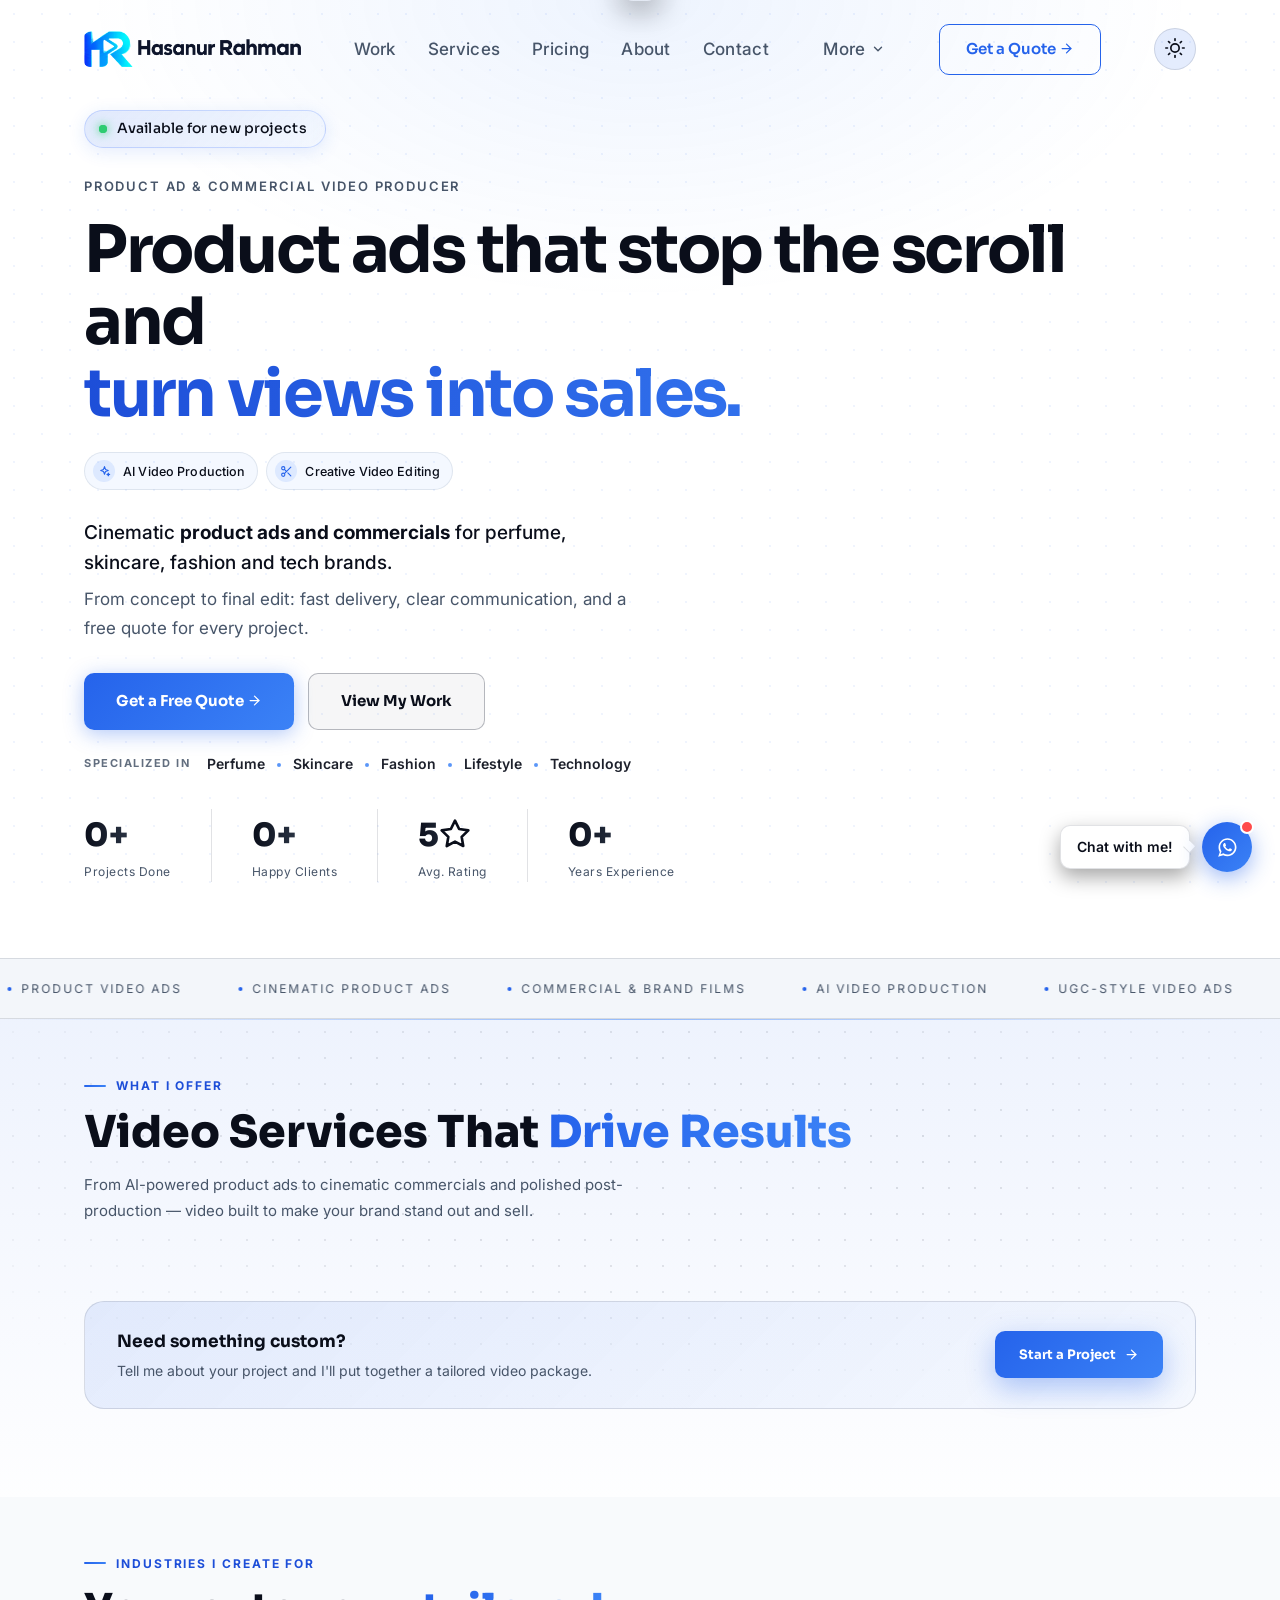
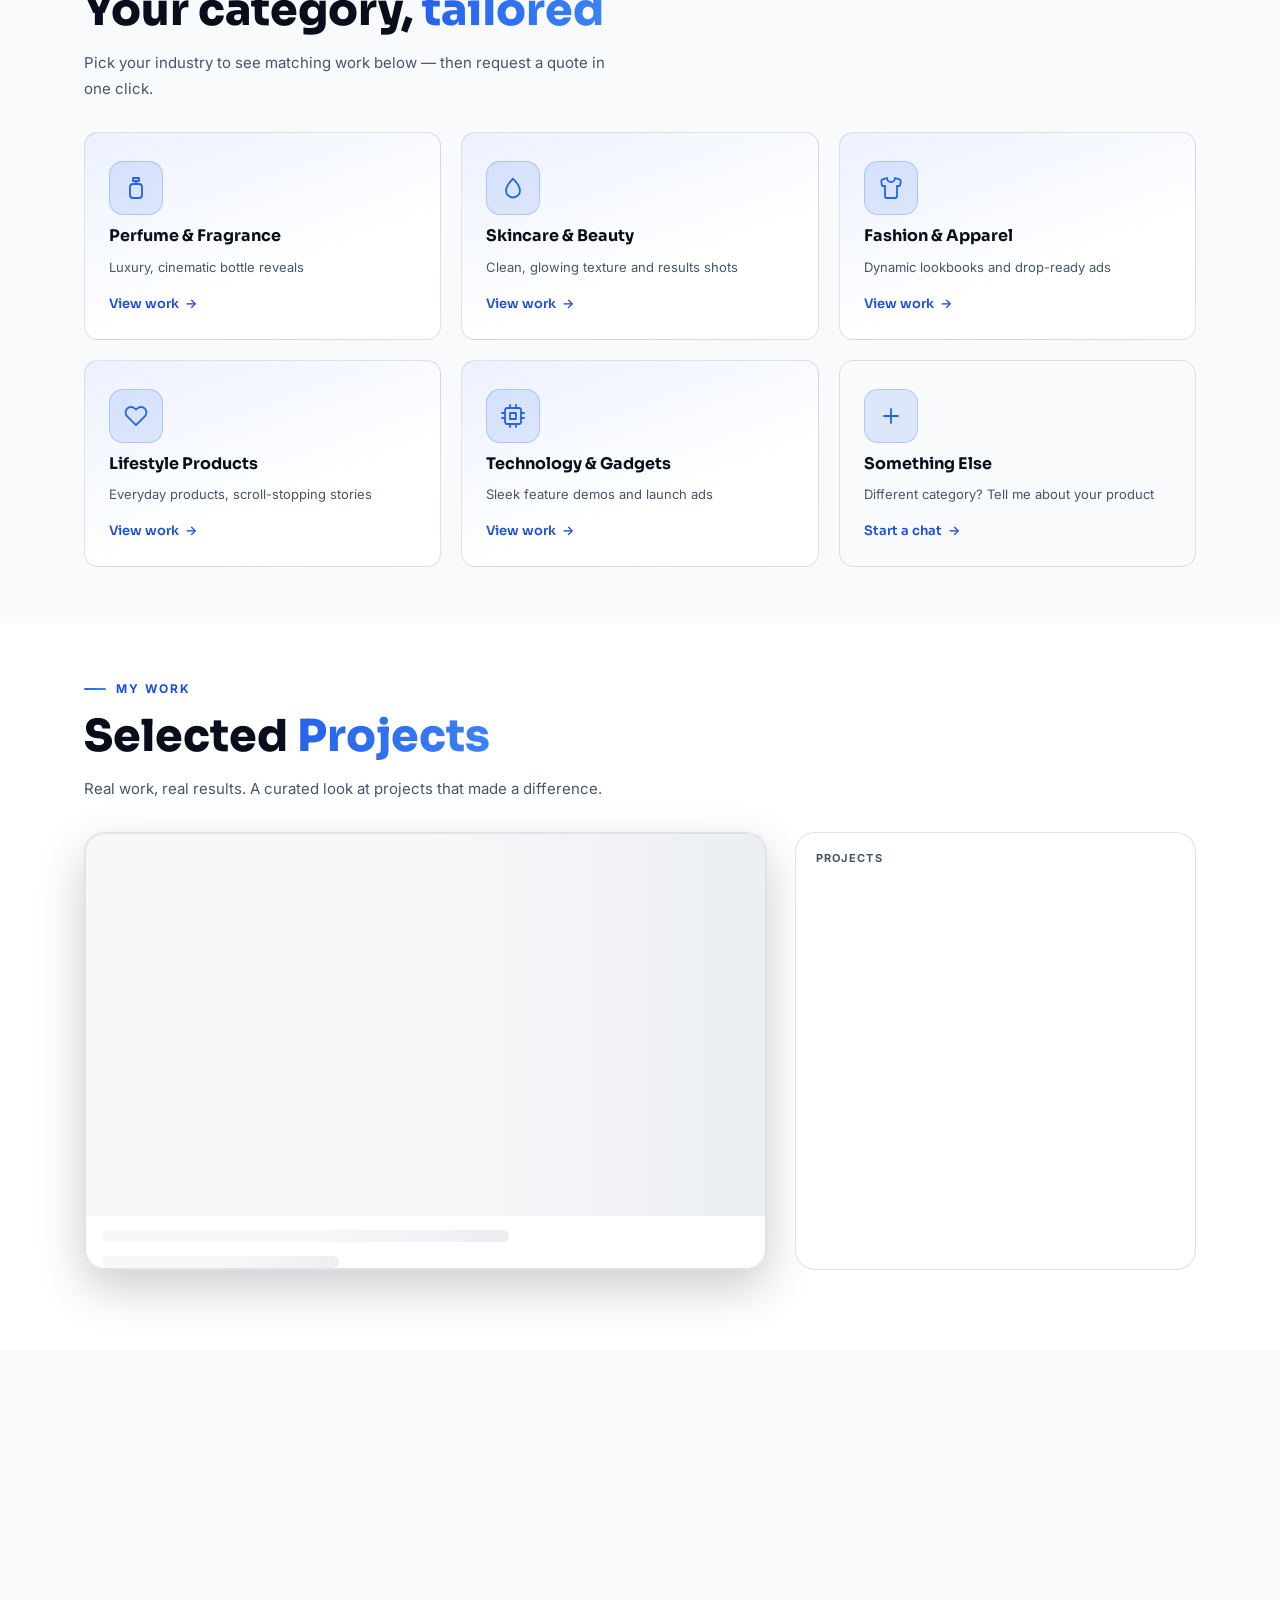
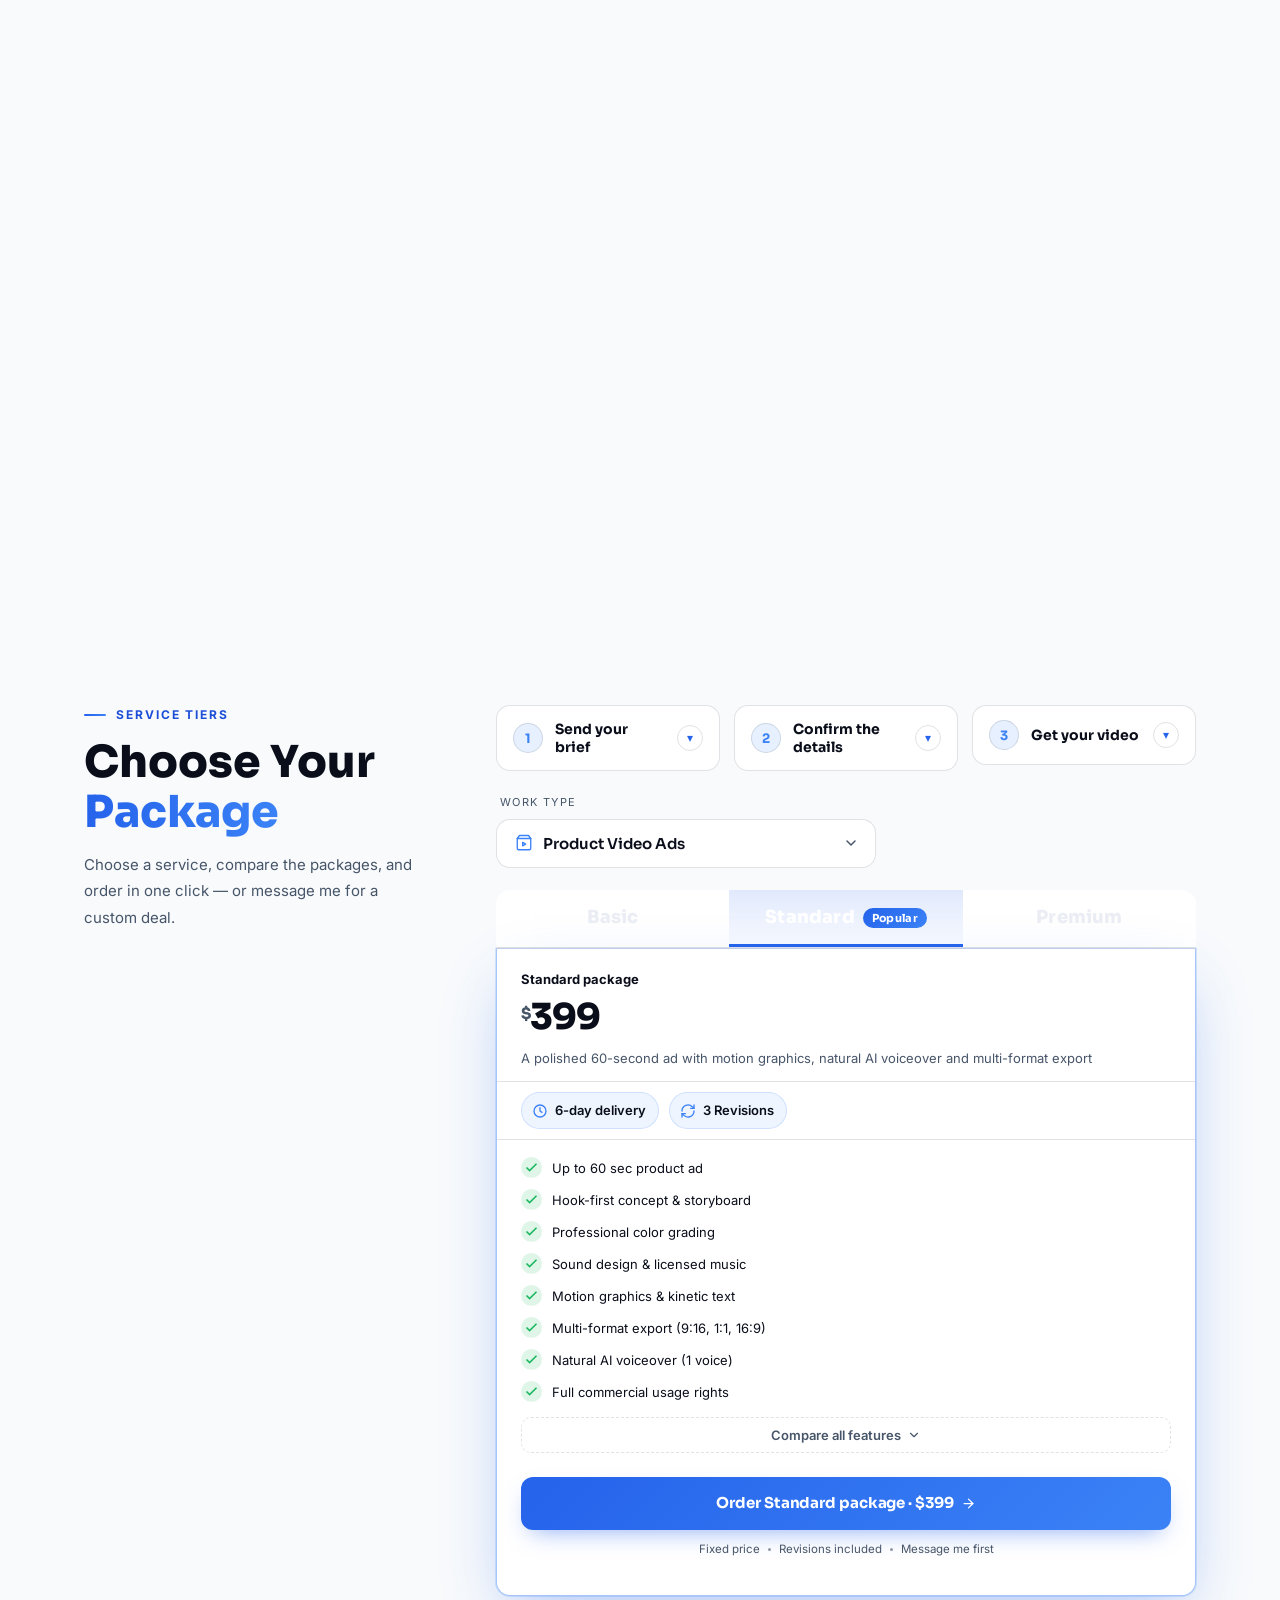
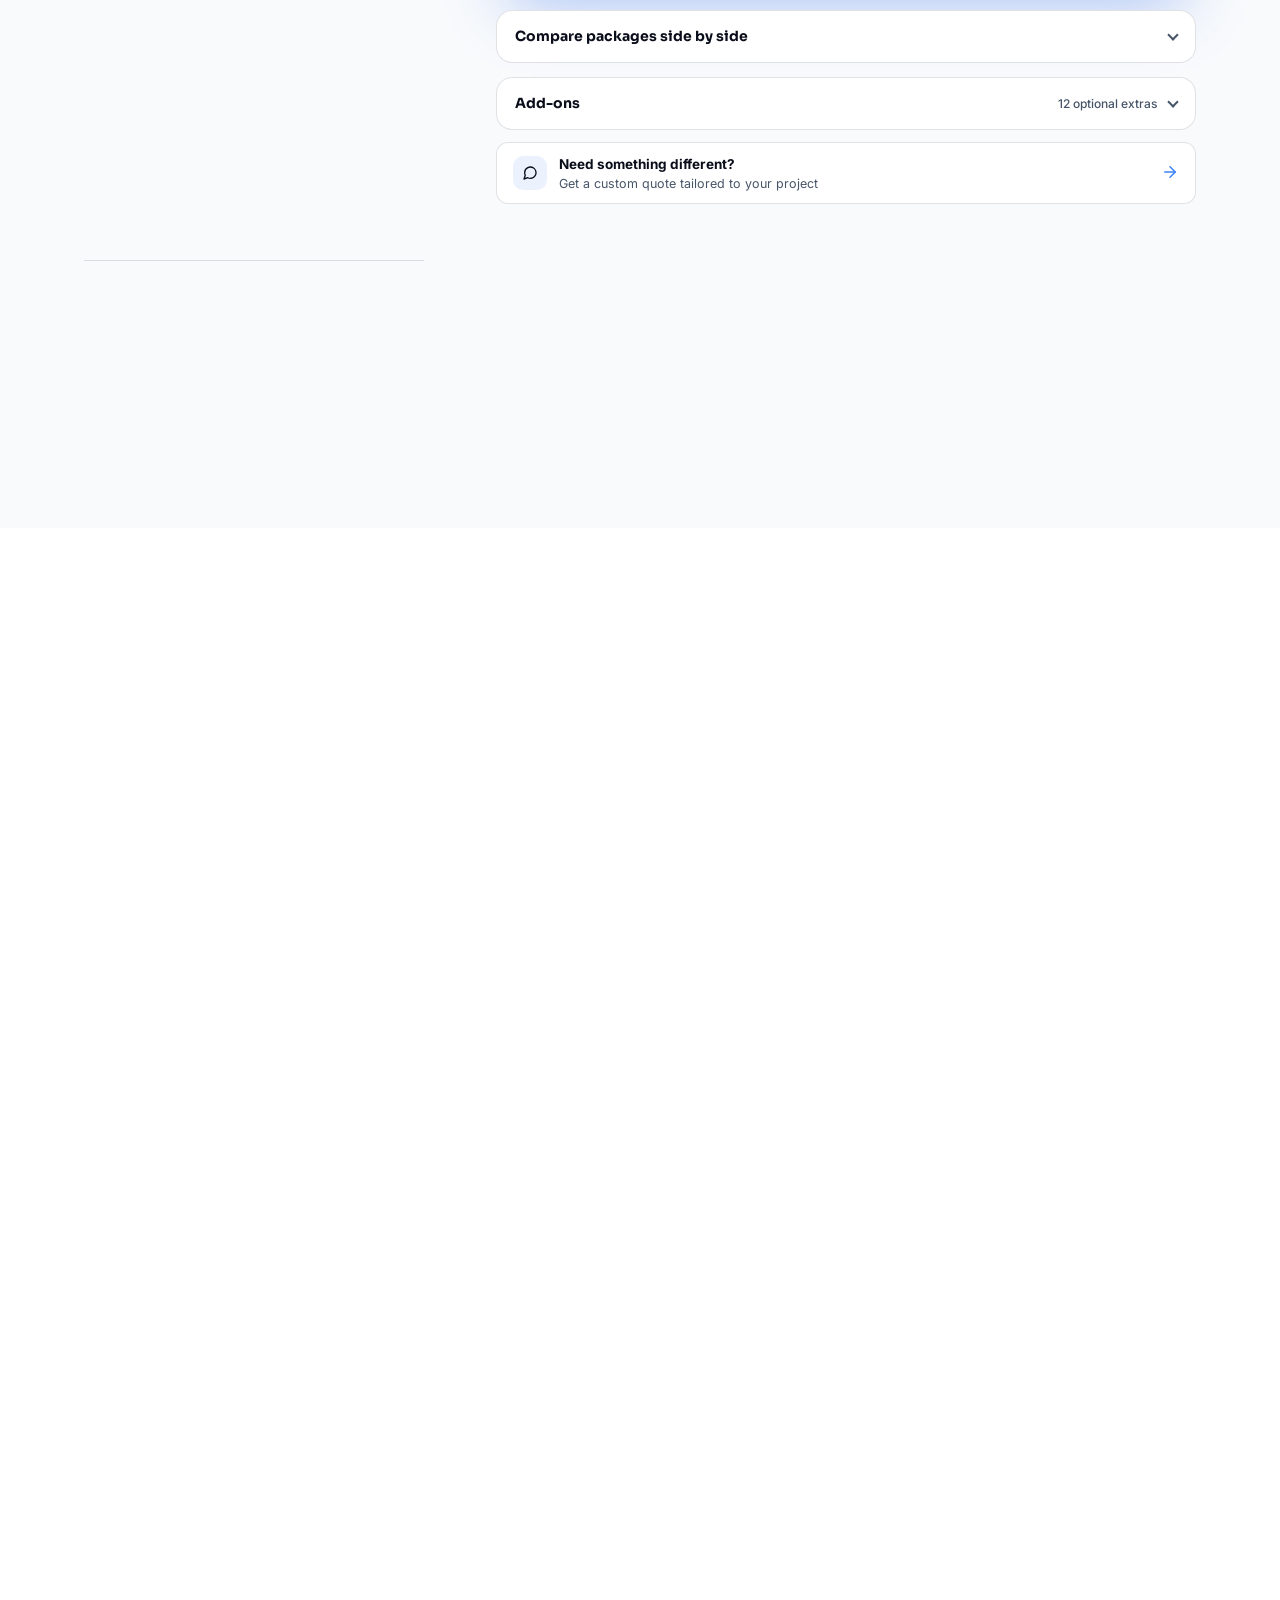
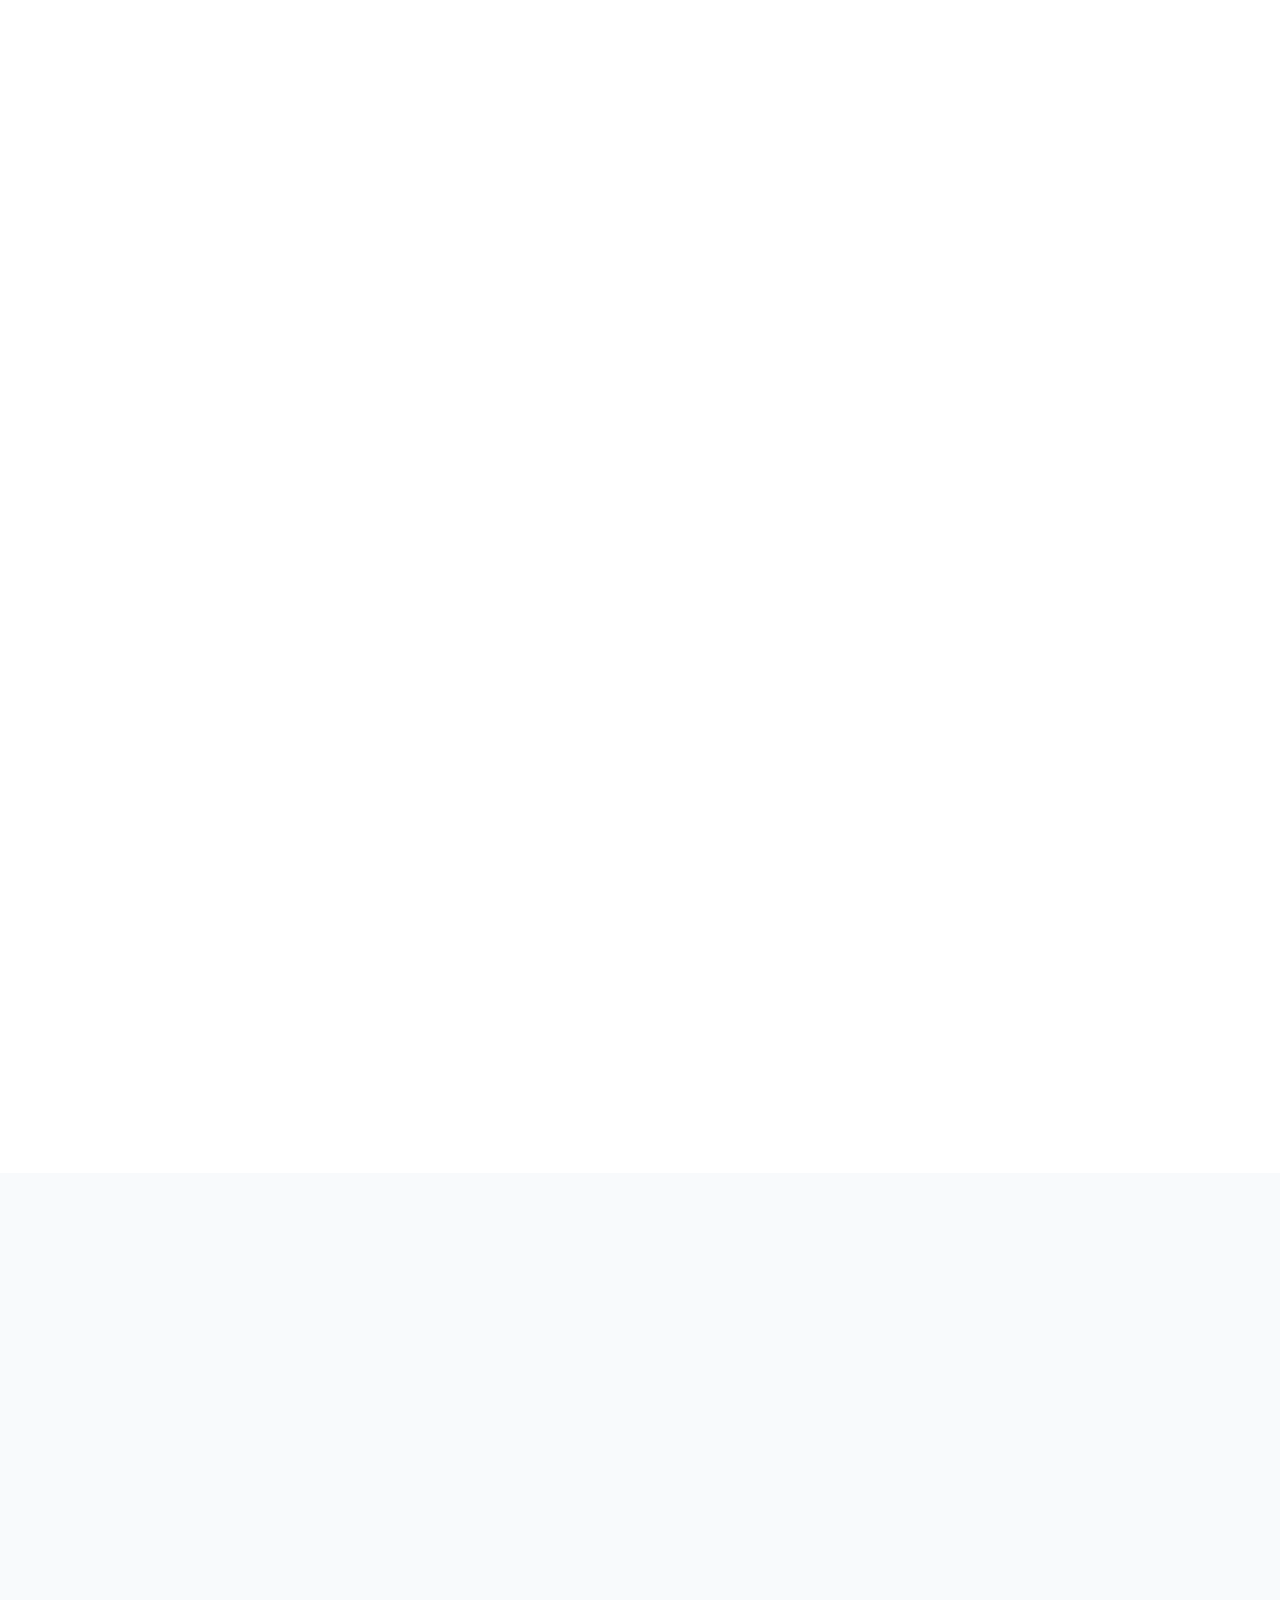
==== index.html @ 8b074d02 "Add files via upload" ====
<!DOCTYPE html>
<html lang="en">
<head>
<meta charset="UTF-8">
<meta name="viewport" content="width=device-width, initial-scale=1.0, viewport-fit=cover">
<title>Hasanur Rahman | Product Ad & Commercial Video Producer</title>
<meta name="description" content="Hasanur Rahman (vapxhasan) — Product Ad &amp; Commercial Video Producer | Creative Video Editor. High-converting product ads, commercial videos and cinematic edits for brands worldwide.">
<meta name="keywords" content="product ad video, commercial video producer, product video, video ads, creative video editor, video editing, vapxhasan, Hasanur Rahman">
<meta name="robots" content="index, follow">
<meta name="author" content="Hasanur Rahman">
<link rel="canonical" href="https://vapxhasan.github.io/">
<link rel="icon" type="image/png" href="favicon.png">

<!-- Open Graph -->
<meta property="og:type" content="website">
<meta property="og:url" content="https://vapxhasan.github.io/">
<meta property="og:site_name" content="Hasanur Rahman | vapxhasan">
<meta property="og:title" content="Hasanur Rahman | Product Ad &amp; Commercial Video Producer">
<meta property="og:description" content="High-converting product ads, commercial videos &amp; creative video editing for brands.">
<meta property="og:image" content="https://vapxhasan.github.io/og-image.jpg">
<meta property="og:image:type" content="image/jpeg">
<meta property="og:image:width" content="1200">
<meta property="og:image:height" content="630">
<meta property="og:image:alt" content="Hasanur Rahman — Product Ad &amp; Commercial Video Producer | Creative Video Editor">
<meta property="og:locale" content="en_US">

<!-- Twitter Card -->
<meta name="twitter:card" content="summary_large_image">
<meta name="twitter:title" content="Hasanur Rahman | Product Ad &amp; Commercial Video Producer">
<meta name="twitter:description" content="High-converting product ads, commercial videos &amp; creative video editing for brands.">
<meta name="twitter:image" content="https://vapxhasan.github.io/og-image.jpg">
<meta name="twitter:image:alt" content="Hasanur Rahman — Product Ad &amp; Commercial Video Producer | Creative Video Editor">
<meta name="theme-color" content="#0B1120">
<script src="loader.js"></script>
<script src="net-status.js" defer></script>

<!-- Structured Data (JSON-LD) -->
<script type="application/ld+json">
{
  "@context": "https://schema.org",
  "@graph": [
    {
      "@type": "WebSite",
      "@id": "https://vapxhasan.github.io/#website",
      "url": "https://vapxhasan.github.io/",
      "name": "Hasanur Rahman | Product Ad & Commercial Video Producer",
      "inLanguage": "en",
      "publisher": {
        "@id": "https://vapxhasan.github.io/#person"
      }
    },
    {
      "@type": "Person",
      "@id": "https://vapxhasan.github.io/#person",
      "name": "Hasanur Rahman",
      "alternateName": "vapxhasan",
      "jobTitle": "Product Ad & Commercial Video Producer",
      "url": "https://vapxhasan.github.io/",
      "email": "vapxhasan@gmail.com",
      "image": "https://vapxhasan.github.io/og-image.jpg",
      "sameAs": [
        "https://fiverr.com/vapxhasan",
        "https://www.upwork.com/freelancers/~0117eaa6462f5ba09c",
        "https://facebook.com/vapxhasan",
        "https://instagram.com/vapxhasan",
        "https://twitter.com/vapxhasan",
        "https://linkedin.com/in/vapxhasan",
        "https://youtube.com/@vapxhasan"
      ],
      "knowsAbout": [
        "Product ad videos",
        "Commercial video production",
        "AI video production",
        "Creative video editing",
        "Short-form video ads",
        "Video sound design and voiceover",
        "AI-powered video production"
      ]
    },
    {
      "@type": "ProfessionalService",
      "@id": "https://vapxhasan.github.io/#service",
      "name": "VAPX — Product Ad & Commercial Video Production",
      "url": "https://vapxhasan.github.io/",
      "image": "https://vapxhasan.github.io/og-image.jpg",
      "description": "Product ad and commercial video production plus creative video editing for brands worldwide.",
      "founder": {
        "@id": "https://vapxhasan.github.io/#person"
      },
      "areaServed": "Worldwide",
      "priceRange": "$$",
      "serviceType": [
        "Product video ads",
        "Cinematic product ads",
        "UGC-style video ads",
        "Commercial and brand films",
        "AI video production",
        "Motion graphics and video editing"
      ],
      "hasOfferCatalog": {
        "@type": "OfferCatalog",
        "name": "Video production services",
        "itemListElement": [
          {
            "@type": "Offer",
            "itemOffered": {
              "@type": "Service",
              "name": "Product Video Ads",
              "description": "Conversion-focused product ads for Reels, TikTok, Facebook and YouTube Shorts."
            }
          },
          {
            "@type": "Offer",
            "itemOffered": {
              "@type": "Service",
              "name": "Cinematic Product Ads",
              "description": "Premium cinematic product visuals with high-end lighting, camera movement and grading."
            }
          },
          {
            "@type": "Offer",
            "itemOffered": {
              "@type": "Service",
              "name": "UGC-Style Video Ads",
              "description": "Creator-style ads: product reviews, presenter videos, problem–solution and demo videos."
            }
          },
          {
            "@type": "Offer",
            "itemOffered": {
              "@type": "Service",
              "name": "Commercial & Brand Films",
              "description": "Brand commercials, business promos and brand storytelling films."
            }
          },
          {
            "@type": "Offer",
            "itemOffered": {
              "@type": "Service",
              "name": "AI Video Production",
              "description": "AI-generated scenes, product videos, presenters and lifestyle visuals."
            }
          },
          {
            "@type": "Offer",
            "itemOffered": {
              "@type": "Service",
              "name": "Motion Graphics & Video Editing",
              "description": "Professional editing, motion graphics, color grading and sound design."
            }
          }
        ]
      }
    }
  ]
}
</script>

<link rel="preconnect" href="https://fonts.googleapis.com">
<link rel="preconnect" href="https://fonts.gstatic.com" crossorigin>
<link rel="preconnect" href="https://www.gstatic.com">
<link rel="preconnect" href="https://cdn.jsdelivr.net">
<link rel="preconnect" href="https://www.youtube-nocookie.com">
<link rel="preconnect" href="https://i.ytimg.com">
<link rel="preload" as="style" href="https://fonts.googleapis.com/css2?family=Inter:wght@400;500;600;700;800&amp;family=Sora:wght@500;600;700;800&amp;display=swap" onload="this.onload=null;this.rel='stylesheet'">
<noscript><link href="https://fonts.googleapis.com/css2?family=Inter:wght@400;500;600;700;800&amp;family=Sora:wght@500;600;700;800&amp;display=swap" rel="stylesheet"></noscript>
<script type="module">
  import { initializeApp } from "https://www.gstatic.com/firebasejs/10.12.2/firebase-app.js";
  import { getDatabase, ref, get, set, remove } from "https://www.gstatic.com/firebasejs/10.12.2/firebase-database.js";

  const firebaseConfig = {
    apiKey: "AIzaSyDb5Q289UUYHkXSa4wYP74hisA5g9vzH8A",
    authDomain: "vapxhasan-fb806.firebaseapp.com",
    databaseURL: "https://vapxhasan-fb806-default-rtdb.firebaseio.com/",
    projectId: "vapxhasan-fb806",
    storageBucket: "vapxhasan-fb806.firebasestorage.app",
    messagingSenderId: "174861521382",
    appId: "1:174861521382:web:698270169877af5b8f4627"
  };

  const fbApp  = initializeApp(firebaseConfig);
  const fbDb   = getDatabase(fbApp);
  // Firebase Auth is ~100 KB of JS that normal visitors never need. It is loaded on demand
  // (admin login page, or a returning admin session in this tab) instead of on every page view.
  let _authPromise = null;
  window._ensureAuth = function () {
    if (!_authPromise) _authPromise = import("https://www.gstatic.com/firebasejs/10.12.2/firebase-auth.js").then(function (m) {
      const fbAuth = m.getAuth(fbApp);
      m.setPersistence(fbAuth, m.browserSessionPersistence); // tab বন্ধ হলেই session শেষ — অন্য কেউ URL জানলেও admin থাকবে না
      window._fbAuth = { auth: fbAuth, signIn: m.signInWithEmailAndPassword, signUp: m.createUserWithEmailAndPassword, updateProfile: m.updateProfile, signOut: m.signOut, onAuthStateChanged: m.onAuthStateChanged, setPersistence: m.setPersistence, browserSessionPersistence: m.browserSessionPersistence, browserLocalPersistence: m.browserLocalPersistence, sendPasswordResetEmail: m.sendPasswordResetEmail, deleteUser: m.deleteUser, reauthenticateWithCredential: m.reauthenticateWithCredential, EmailAuthProvider: m.EmailAuthProvider };
      return window._fbAuth;
    });
    return _authPromise;
  };

  // expose to the regular (non-module) script below
  window._fb = { ref, get, set, remove, db: fbDb };
  window._fbReady = true;
  window.dispatchEvent(new Event('firebase-ready'));
</script>
<style>
/* ===== RESET & BASE ===== */
*, *::before, *::after { box-sizing: border-box; margin: 0; padding: 0; }
:root {
  --bg: #0F172A;
  --bg2: #111827;
  --card: #1E293B;
  --card2: #243247;
  --border: rgba(255,255,255,0.06);
  --border2: rgba(59,130,246,0.16);
  --indigo: #2563EB;
  --cyan: #3B82F6;
  --violet: #3B82F6;
  --white: #F8FAFC;
  --muted: #94A3B8;
  --glow-i: 0 0 20px rgba(37,99,235,0.22);
  --glow-c: 0 0 20px rgba(59,130,246,0.2);
  --font-display: 'Sora', 'Inter', sans-serif;
  --font-body: 'Inter', sans-serif;
  --font-mono: 'Inter', sans-serif;
  --btn-outline-border: rgba(255,255,255,0.28);
  --btn-outline-fill: rgba(255,255,255,0.045);
  --btn-ghost-border: rgba(255,255,255,0.2);
  --btn-ghost-fill: rgba(255,255,255,0.06);
  --marquee-bg: rgba(13,17,32,0.6);
}
html {
  scroll-behavior: smooth;
  -webkit-text-size-adjust: 100%;
  -moz-text-size-adjust: 100%;
  text-size-adjust: 100%;
}
body {
  background: var(--bg);
  color: var(--white);
  font-family: var(--font-body);
  font-size: 16px;
  line-height: 1.65;
  overflow-x: hidden;
}
::selection { background: rgba(37,99,235,0.35); color: #fff; }
a { color: inherit; text-decoration: none; }
img { max-width: 100%; display: block; }

/* ===== SCROLLBAR ===== */
::-webkit-scrollbar { width: 5px; }
::-webkit-scrollbar-track { background: var(--bg); }
::-webkit-scrollbar-thumb { background: var(--indigo); border-radius: 10px; }

/* ===== UTILITY ===== */
.container { max-width: 1160px; margin: 0 auto; padding: 0 24px; }
.section { padding: 76px 0; }
.section-label {
  font-family: var(--font-mono);
  font-size: 12px;
  letter-spacing: 3px;
  color: var(--cyan);
  text-transform: uppercase;
  margin-bottom: 12px;
  display: flex;
  align-items: center;
  gap: 10px;
}
.section-label::before { content: '//'; color: var(--indigo); }
.section-title {
  font-family: var(--font-display);
  font-size: clamp(28px, 4vw, 44px);
  font-weight: 800;
  line-height: 1.15;
  margin-bottom: 16px;
  color: var(--white);
}
.section-title span { background: linear-gradient(90deg, var(--indigo), var(--cyan)); -webkit-background-clip: text; -webkit-text-fill-color: transparent; background-clip: text; }
.section-sub { color: var(--muted); max-width: 540px; font-size: 15px; }

/* ===== NOISE / DOT TEXTURE ===== */
body::before {
  content: '';
  position: fixed;
  inset: 0;
  background-image: radial-gradient(rgba(148,163,184,0.05) 1px, transparent 1px);
  background-size: 28px 28px;
  pointer-events: none;
  z-index: 0;
}

/* ===== NAV ===== */
nav {
  position: fixed;
  top: 0; left: 0; right: 0;
  z-index: 1000;
  padding: 24px 0;
  transition: all .4s ease, top .3s ease;
}
nav.scrolled {
  background: rgba(8,11,20,0.94);
  border-bottom: 1px solid var(--border);
  padding: 15px 0;
}
nav .container { max-width: 1300px; }
.nav-inner { display: flex; align-items: center; justify-content: space-between; gap: 22px; }
.nav-logo {
  font-family: var(--font-display);
  font-size: 28px;
  font-weight: 800;
  background: linear-gradient(90deg, var(--indigo), var(--cyan));
  -webkit-background-clip: text;
  -webkit-text-fill-color: transparent;
  background-clip: text;
  flex-shrink: 0;
  white-space: nowrap;
}
.nav-logo span { font-family: var(--font-mono); font-size: 15px; opacity: .5; }
.nav-links {
  display: flex;
  gap: 32px;
  list-style: none;
  flex-shrink: 1;
  min-width: 0;
  overflow-x: auto;
  scrollbar-width: none;
  -ms-overflow-style: none;
  white-space: nowrap;
}
.nav-links::-webkit-scrollbar { display: none; }
.nav-links li { flex-shrink: 0; }
.nav-links a {
  font-size: 17px;
  font-weight: 500;
  color: var(--muted);
  letter-spacing: .3px;
  transition: color .2s;
  position: relative;
}
.nav-links a::after {
  content: '';
  position: absolute;
  bottom: -3px; left: 0; right: 0;
  height: 1px;
  background: var(--indigo);
  transform: scaleX(0);
  transition: transform .2s;
}
.nav-links a:hover { color: var(--white); }
.nav-links a:hover::after { transform: scaleX(1); }
.nav-cta {
  font-size: 15px;
  font-weight: 600;
  padding: 12px 26px;
  border-radius: 10px;
  border: 1px solid var(--indigo);
  color: var(--indigo);
  transition: all .2s;
  font-family: var(--font-display);
  flex-shrink: 0;
  white-space: nowrap;
}
.nav-cta:hover { background: var(--indigo); color: #fff; box-shadow: var(--glow-i); }
.hamburger { display: none; flex-direction: column; gap: 5px; cursor: pointer; background: none; border: none; padding: 4px; }
.hamburger:focus-visible { outline: 2px solid var(--indigo); outline-offset: 3px; border-radius: 6px; }
.hamburger span { display: block; width: 24px; height: 2px; background: var(--white); border-radius: 2px; transition: all .3s; }

/* MORE dropdown (nav) */
.nav-more-wrap { position: relative; display: block; flex-shrink: 0; }
.nav-more-btn {
  display: flex;
  align-items: center;
  gap: 5px;
  background: none;
  border: none;
  cursor: pointer;
  font-size: 17px;
  font-weight: 500;
  color: var(--muted);
  letter-spacing: .3px;
  font-family: var(--font-body);
  padding: 6px 2px;
  transition: color .2s;
}
.nav-more-btn:hover, .nav-more-wrap.open .nav-more-btn { color: var(--white); }
.nav-more-arrow { font-size: 15px; transition: transform .2s; display: inline-block; }
.nav-more-wrap.open .nav-more-arrow { transform: rotate(180deg); }
.nav-more-dropdown {
  display: none;
  position: absolute;
  top: calc(100% + 14px);
  left: 50%;
  transform: translateX(-50%);
  background: var(--card);
  border: 1px solid var(--border);
  border-radius: 14px;
  padding: 10px;
  min-width: 225px;
  max-height: min(70vh, 480px);
  overflow-y: auto;
  overscroll-behavior: contain;
  box-shadow: 0 12px 32px rgba(0,0,0,0.4);
  z-index: 1200;
  animation: dropIn .2s ease;
}
.nav-more-dropdown::-webkit-scrollbar { width: 5px; }
.nav-more-dropdown::-webkit-scrollbar-track { background: transparent; }
.nav-more-dropdown::-webkit-scrollbar-thumb { background: var(--indigo); border-radius: 10px; }
.nav-more-wrap.open .nav-more-dropdown { display: block; }
.nav-more-link {
  display: flex;
  align-items: center;
  gap: 10px;
  padding: 11px 14px;
  border-radius: 10px;
  font-size: 15px;
  font-weight: 500;
  color: var(--white);
  transition: background .15s;
}
.nav-more-link .icon-inline { flex-shrink: 0; color: var(--cyan); }
.nav-more-link:hover { background: rgba(37,99,235,0.12); }
.nav-more-resume-row { display: flex; align-items: center; gap: 4px; }
.nav-more-resume-row .nav-more-link { flex: 1; }
.nav-more-resume-edit {
  width: 30px; height: 30px;
  flex-shrink: 0;
  border-radius: 10px;
  background: rgba(59,130,246,0.1);
  border: 1px solid var(--border2);
  color: var(--cyan);
  font-size: 12px;
  cursor: pointer;
  display: none;
  align-items: center;
  justify-content: center;
  transition: all .2s;
}
.nav-more-resume-edit:hover { background: rgba(59,130,246,0.2); }

/* SETTINGS BTN in nav */
.nav-settings-wrap { position: relative; display: block; flex-shrink: 0; }
.nav-settings-btn {
  width: 42px; height: 42px;
  border-radius: 50%;
  background: rgba(37,99,235,0.12);
  border: 1px solid var(--border);
  color: var(--white);
  font-size: 20px;
  cursor: pointer;
  display: flex;
  align-items: center;
  justify-content: center;
  transition: all .2s;
  flex-shrink: 0;
}
.nav-settings-btn:hover { background: rgba(37,99,235,0.25); border-color: var(--indigo); }
@keyframes dropIn {
  from { opacity:0; transform: translateY(-6px); }
  to   { opacity:1; transform: translateY(0); }
}

/* MOBILE DRAWER BACKDROP */
.drawer-backdrop {
  display: none;
  position: fixed;
  top: 0; left: 0; right: 0; bottom: 0;
  z-index: 1001;
  background: rgba(0,0,0,0.6);
  backdrop-filter: blur(4px);
}
.drawer-backdrop.open { display: block; }

/* MOBILE DRAWER */
.mobile-menu {
  position: fixed;
  top: 0; right: 0; bottom: 0;
  width: 78vw;
  max-width: 300px;
  z-index: 1002;
  background: rgba(8,11,20,0.98);
  border-left: 1px solid var(--border);
  padding: 20px 20px 32px;
  display: flex;
  flex-direction: column;
  gap: 0;
  transform: translateX(105%);
  transition: transform .35s cubic-bezier(.4,0,.2,1);
  overflow-y: auto;
}
.mobile-menu.open { transform: translateX(0); }

.drawer-header {
  display: flex;
  align-items: center;
  justify-content: space-between;
  margin-bottom: 16px;
  padding-bottom: 16px;
  border-bottom: 1px solid var(--border);
}
.drawer-logo {
  font-family: var(--font-display);
  font-size: 17px;
  font-weight: 800;
  background: linear-gradient(90deg, var(--indigo), var(--cyan));
  -webkit-background-clip: text;
  -webkit-text-fill-color: transparent;
  background-clip: text;
}
.mobile-menu .close-btn {
  width: 34px; height: 34px;
  border-radius: 50%;
  background: rgba(37,99,235,0.12);
  border: 1px solid var(--border);
  color: var(--white);
  font-size: 16px;
  cursor: pointer;
  display: flex;
  align-items: center;
  justify-content: center;
  position: static;
  transition: all .2s;
  flex-shrink: 0;
}
.mobile-menu .close-btn:hover { background: rgba(37,99,235,0.25); }
.mobile-menu .mm-link {
  font-family: var(--font-display);
  font-size: 16px;
  font-weight: 600;
  color: var(--muted);
  padding: 13px 0;
  border-bottom: 1px solid rgba(255,255,255,0.05);
  transition: color .2s, padding-left .2s;
  display: flex;
  align-items: center;
  gap: 10px;
}
.mobile-menu > .mm-link:last-child { border-bottom: none; }
.mobile-menu .mm-link:hover { color: var(--white); padding-left: 6px; }
.drawer-hire-btn {
  margin-top: 28px;
  padding: 13px 20px;
  background: linear-gradient(135deg, var(--indigo), var(--violet));
  color: #fff !important;
  border-radius: 10px;
  text-align: center;
  font-weight: 700 !important;
  font-size: 14px !important;
  border-bottom: none !important;
  padding-left: 20px !important;
  box-shadow: var(--glow-i);
}

/* ===== HERO ===== */
#hero {
  min-height: 92vh;
  display: flex;
  align-items: center;
  position: relative;
  overflow: hidden;
  padding-top: 110px;
  padding-bottom: 40px;
}

.hero-content { position: relative; z-index: 2; max-width: 830px; margin: 0 auto; }
@media (prefers-reduced-motion: no-preference) {
  .hero-reveal {
    opacity: 0;
    transform: translateY(40px);
    filter: blur(8px);
    transition: opacity 1s cubic-bezier(0.16,1,0.3,1), transform 1s cubic-bezier(0.16,1,0.3,1), filter 1s cubic-bezier(0.16,1,0.3,1);
    will-change: opacity, transform, filter;
  }
  .hero-content.hero-in .hero-reveal { opacity: 1; transform: translateY(0); filter: blur(0); }
  .hero-reveal.hr-1 { transition-delay: 0ms; }
  .hero-reveal.hr-2 { transition-delay: 120ms; }
  .hero-reveal.hr-3 { transition-delay: 240ms; }
  .hero-reveal.hr-4 { transition-delay: 360ms; }
  .hero-reveal.hr-5 { transition-delay: 480ms; }
  .hero-reveal.hr-6 { transition-delay: 600ms; }
  .hero-reveal.hr-7 { transition-delay: 720ms; }
}
@media (max-width: 768px) {
  /* filter:blur() animation is expensive to composite on mobile GPUs and runs
     right during the critical first-load window — drop it there and keep
     only the cheap opacity/transform part of the entrance animation. */
  .hero-reveal { filter: none !important; transition: opacity .7s cubic-bezier(0.16,1,0.3,1), transform .7s cubic-bezier(0.16,1,0.3,1) !important; will-change: opacity, transform; }
  .hero-content.hero-in .hero-reveal { filter: none !important; }
}
.hero-badge {
  --dot: #2ECC71;
  display: inline-flex;
  align-items: center;
  gap: 10px;
  max-width: 100%;
  font-family: var(--font-display);
  font-size: 14px;
  font-weight: 500;
  line-height: 1.4;
  letter-spacing: .1px;
  color: var(--white);
  border: 1px solid rgba(99,140,255,0.28);
  background: linear-gradient(135deg, rgba(37,99,235,0.14), rgba(59,130,246,0.04));
  -webkit-backdrop-filter: blur(10px); backdrop-filter: blur(10px);
  padding: 8px 18px 8px 14px;
  border-radius: 999px;
  margin-bottom: 28px;
  cursor: pointer;
  text-decoration: none;
  box-shadow: 0 4px 18px rgba(37,99,235,0.12), inset 0 1px 0 rgba(255,255,255,0.06);
  transition: transform .3s cubic-bezier(0.16,1,0.3,1), border-color .3s ease, background .3s ease, box-shadow .3s ease;
}
.hero-badge:hover {
  transform: translateY(-2px);
  border-color: rgba(99,140,255,0.6);
  background: linear-gradient(135deg, rgba(37,99,235,0.22), rgba(59,130,246,0.08));
  box-shadow: 0 8px 26px rgba(37,99,235,0.24), inset 0 1px 0 rgba(255,255,255,0.08);
}
.hero-badge-dot {
  position: relative;
  flex: 0 0 auto;
  width: 8px; height: 8px;
  border-radius: 50%;
  background: var(--dot);
  box-shadow: 0 0 10px var(--dot);
}
.hero-badge-dot::after {            /* live "ping" ring */
  content: ''; position: absolute; inset: 0; border-radius: 50%;
  background: var(--dot);
  animation: badgePing 2s cubic-bezier(0,0,.2,1) infinite;
}
.hero-badge-dot.status-yellow { --dot: #F5A623; }
.hero-badge-dot.status-red { --dot: #FF5C5C; }
@keyframes badgePing { 0% { transform: scale(1); opacity: .65; } 75%,100% { transform: scale(2.8); opacity: 0; } }
@keyframes pulse { 0%,100% { opacity:1; } 50% { opacity:.3; } }
.hero-badge-dot-pop { animation: badgeDotPop .5s ease; }
@keyframes badgeDotPop {
  0% { transform: scale(1); }
  35% { transform: scale(1.9); }
  100% { transform: scale(1); }
}
.hero-badge #openAvailabilityModal { flex: 0 0 auto; }
@media (max-width: 480px) {
  .hero-badge { font-size: 13px; gap: 8px; padding: 7px 14px 7px 12px; }
}
@media (prefers-reduced-motion: reduce) { .hero-badge-dot::after { animation: none; opacity: 0; } }
#heroBadgeText { display: block; min-width: 0; white-space: nowrap; overflow: hidden; text-overflow: ellipsis; transition: opacity .22s ease, transform .22s ease, filter .22s ease; }
#heroBadgeText.avail-text-out { opacity: 0; transform: translateY(-4px); filter: blur(2px); }
#heroBadgeText.avail-text-in { opacity: 1; transform: translateY(0); filter: blur(0); }
.hero-h1 {
  font-family: var(--font-display);
  font-size: clamp(32px, 5.4vw, 72px);
  font-weight: 800;
  line-height: 1.15;
  letter-spacing: -1.5px;
  margin-bottom: 20px;
  position: relative;
  z-index: 1;
}
.hero-h1 .line1 { display: block; color: var(--white); }
@media (min-width: 600px) {
  .hero-h1 .line1 { white-space: nowrap; }
}
.hero-h1 .line2 {
  display: block;
  font-size: clamp(26px, 4.2vw, 56px);
  font-weight: 700;
  margin-top: 10px;
  background: linear-gradient(95deg, #3B82F6 0%, #3B82F6 50%, #3B82F6 100%);
  -webkit-background-clip: text;
  -webkit-text-fill-color: transparent;
  background-clip: text;
  background-size: 200% auto;
  animation: shimmer 10s linear infinite;
}
@keyframes shimmer { 0% { background-position: 0% center; } 100% { background-position: 200% center; } }
.hero-roles {
  font-family: var(--font-body, inherit);
  margin-bottom: 28px;
  display: grid;
  grid-template-columns: repeat(2, minmax(0, 1fr));
  gap: 10px;
  max-width: 720px;
}
@media (min-width: 900px) { .hero-roles { grid-template-columns: repeat(4, auto); justify-content: start; gap: 12px; } }
.hero-role-tag {
  display: flex;
  align-items: center;
  gap: 10px;
  padding: 11px 14px;
  border: 1px solid var(--border);
  border-radius: 10px;
  background: linear-gradient(135deg, rgba(37,99,235,0.10), rgba(37,99,235,0.05));
  color: var(--white);
  font-size: 13px;
  font-weight: 500;
  line-height: 1.25;
  cursor: default;
  transition: transform .3s cubic-bezier(0.16,1,0.3,1), border-color .3s ease, box-shadow .3s ease, background .3s ease;
}
.hero-role-tag .rt-ic {
  flex: 0 0 auto;
  width: 30px; height: 30px;
  display: grid; place-items: center;
  border-radius: 8px;
  background: rgba(79,140,255,0.14);
  color: var(--indigo);
}
.hero-role-tag .rt-ic svg { width: 16px; height: 16px; }
.hero-role-tag:hover {
  transform: translateY(-3px);
  border-color: rgba(79,140,255,0.55);
  background: linear-gradient(135deg, rgba(37,99,235,0.18), rgba(37,99,235,0.10));
  box-shadow: 0 8px 22px rgba(79,140,255,0.22);
}
@media (max-width: 380px) { .hero-role-tag { padding: 10px; gap: 8px; font-size: 12px; } .hero-role-tag .rt-ic { width: 26px; height: 26px; } }
.hero-sub {
  font-size: 17px;
  color: var(--muted);
  max-width: 680px;
  margin-bottom: 40px;
  line-height: 1.75;
}
.hero-sub strong { color: var(--white); font-weight: 500; }
.hero-btns { display: flex; flex-wrap: wrap; gap: 14px; margin-bottom: 60px; }
.btn-primary {
  display: inline-flex;
  align-items: center;
  gap: 8px;
  padding: 14px 30px;
  border-radius: 10px;
  font-family: var(--font-display);
  font-weight: 700;
  font-size: 14px;
  background: linear-gradient(135deg, var(--indigo), var(--violet));
  color: #fff;
  border: none;
  cursor: pointer;
  transition: transform .4s cubic-bezier(0.16,1,0.3,1), box-shadow .4s cubic-bezier(0.16,1,0.3,1);
  box-shadow: 0 4px 20px rgba(37,99,235,0.35);
  position: relative;
  overflow: hidden;
  text-decoration: none;
}
.btn-primary::before {
  content: '';
  position: absolute;
  inset: 0;
  background: linear-gradient(135deg, var(--cyan), var(--indigo));
  opacity: 0;
  transition: opacity .4s cubic-bezier(0.16,1,0.3,1);
}
.btn-primary:hover::before { opacity: 1; }
.btn-primary:hover { transform: translateY(-2px); box-shadow: 0 8px 32px rgba(37,99,235,0.5); }
.btn-primary span { position: relative; z-index: 1; }
.btn-primary .icon-inline { transition: transform .4s cubic-bezier(0.16,1,0.3,1); }
.btn-primary:hover .icon-inline { transform: translateX(5px); }
.btn-outline {
  display: inline-flex;
  align-items: center;
  gap: 8px;
  padding: 14px 30px;
  border-radius: 10px;
  font-family: var(--font-display);
  font-weight: 700;
  font-size: 14px;
  background: var(--btn-outline-fill);
  color: var(--white);
  border: 1.5px solid var(--btn-outline-border);
  cursor: pointer;
  transition: all .25s;
  text-decoration: none;
}
.btn-outline:hover { border-color: var(--cyan); color: var(--cyan); box-shadow: var(--glow-c); transform: translateY(-2px); }

.hero-stats { display: flex; gap: 40px; flex-wrap: wrap; }
.hero-stat-num {
  font-family: var(--font-display);
  font-size: 32px;
  font-weight: 800;
  background: linear-gradient(90deg, var(--white), var(--muted));
  -webkit-background-clip: text;
  -webkit-text-fill-color: transparent;
  background-clip: text;
}
.hero-stat-label { font-size: 12px; color: var(--muted); letter-spacing: .5px; }
.hero-stat-divider { width: 1px; background: var(--border); align-self: stretch; }

/* Floating icons */

/* ===== MARQUEE ===== */
.marquee-wrap {
  padding: 20px 0;
  background: var(--marquee-bg);
  border-top: 1px solid var(--border);
  border-bottom: 1px solid var(--border);
  overflow: hidden;
  position: relative;
  z-index: 1;
}
.marquee-track {
  display: flex;
  gap: 0;
  width: max-content;
  will-change: transform;
}
.marquee-item {
  display: inline-flex;
  align-items: center;
  gap: 10px;
  padding: 0 28px;
  font-family: var(--font-mono);
  font-size: 12px;
  color: var(--muted);
  letter-spacing: 2px;
  white-space: nowrap;
  text-transform: uppercase;
  flex-shrink: 0;
}
.marquee-dot { width: 4px; height: 4px; border-radius: 50%; background: var(--indigo); flex-shrink: 0; }

/* ===== ABOUT ===== */
#about { background: var(--bg2); }
.about-grid { display: grid; grid-template-columns: 1fr 1fr; gap: 80px; align-items: center; }
.about-visual {
  position: relative;
}
.about-avatar-wrap {
  position: relative;
  width: 100%;
  display: flex;
  flex-direction: column;
  align-items: center;
  gap: 24px;
}

/* ── Dual image row ── */
.about-images-row {
  display: flex;
  gap: 20px;
  align-items: center;
  justify-content: center;
  flex-wrap: wrap;
}

/* At Work photo slot */
.about-avatar-ring {
  width: 200px; height: 200px;
  border-radius: 20px;
  position: relative;
  display: flex; align-items: center; justify-content: center;
  flex-shrink: 0;
  filter: drop-shadow(0 8px 28px rgba(37,99,235,0.22));
  transition: filter .3s ease;
}
.about-avatar-ring:hover { filter: drop-shadow(0 10px 36px rgba(59,130,246,0.28)); }
.about-avatar-ring::before {
  content: '';
  position: absolute;
  inset: -2px;
  border-radius: 20px;
  background: conic-gradient(var(--indigo), var(--cyan), var(--violet), var(--indigo));
  z-index: 0;
}
.about-avatar-ring::after {
  content: '';
  position: absolute;
  inset: -1px;
  border-radius: 20px;
  background: var(--bg2);
  z-index: 1;
}

.about-avatar-inner {
  position: relative;
  z-index: 2;
  width: 192px; height: 192px;
  border-radius: 14px;
  background: linear-gradient(135deg, var(--card) 0%, var(--card2) 100%);
  border: 1px solid rgba(37,99,235,0.25);
  box-shadow: inset 0 0 0 1px rgba(255,255,255,0.03), inset 0 2px 18px rgba(0,0,0,0.25);
  display: flex; align-items: center; justify-content: center;
  font-size: 72px;
  overflow: hidden;
  transition: border-color .3s ease;
}
.about-avatar-ring:hover .about-avatar-inner { border-color: rgba(59,130,246,0.35); }

/* Image label */
.about-img-label {
  display: block;
  font-family: var(--font-mono);
  font-size: 10px;
  color: var(--indigo);
  letter-spacing: 2px;
  text-transform: uppercase;
  text-align: center;
  margin-top: 8px;
}

/* Professional photo slot */
.about-photo-slot {
  width: 160px; height: 200px;
  border-radius: 14px;
  background: linear-gradient(135deg, var(--card), var(--card2));
  border: 1px solid var(--border);
  display: flex; align-items: center; justify-content: center;
  overflow: hidden;
  position: relative;
  flex-shrink: 0;
  transition: border-color .3s, box-shadow .3s;
}
.about-photo-slot:hover { border-color: rgba(59,130,246,0.4); box-shadow: 0 0 24px rgba(59,130,246,0.12); }
.about-photo-slot img {
  width: 100%; height: 100%;
  object-fit: cover;
  display: none;
}
.about-photo-placeholder {
  display: flex;
  flex-direction: column;
  align-items: center;
  gap: 8px;
  color: var(--muted);
  font-size: 12px;
  text-align: center;
  padding: 12px;
}
.about-photo-placeholder span { font-size: 36px; }
.about-photo-change-overlay {
  position: absolute;
  inset: 0;
  display: flex;
  flex-direction: column;
  align-items: center;
  justify-content: center;
  gap: 6px;
  background: rgba(8,11,20,0.72);
  color: #fff;
  font-size: 12px;
  font-weight: 600;
  border-radius: 14px;
  opacity: 0;
  pointer-events: none;
  transition: opacity .2s;
  cursor: pointer;
  z-index: 3;
}
.about-photo-change-overlay span:first-child { font-size: 22px; }
.about-photo-slot.is-admin:hover .about-photo-change-overlay { opacity: 1; pointer-events: auto; }
.photo-slot-label {
  font-family: var(--font-mono);
  font-size: 10px;
  color: var(--cyan);
  letter-spacing: 2px;
  text-transform: uppercase;
  text-align: center;
  margin-top: 8px;
}

/* Stats row below images */
.about-badge-cards {
  position: static;
  transform: none;
  display: flex;
  flex-direction: row;
  gap: 12px;
  flex-wrap: wrap;
  justify-content: center;
  width: 100%;
}
.about-badge-card {
  background: var(--card2);
  border: 1px solid var(--border);
  border-radius: 14px;
  padding: 12px 16px;
  display: flex;
  align-items: center;
  gap: 10px;
  font-size: 12px;
  white-space: nowrap;
  backdrop-filter: blur(8px);
  transition: box-shadow .3s, border-color .3s, transform .2s;
  flex: 1;
  min-width: 120px;
  max-width: 160px;
}
.about-badge-card:hover {
  border-color: rgba(37,99,235,0.5);
  box-shadow: 0 4px 20px rgba(37,99,235,0.15);
  transform: translateY(-2px);
}
.badge-icon { font-size: 18px; }
.badge-label { color: var(--muted); font-weight: 500; font-size: 11px; }
.badge-val { color: var(--indigo); font-family: var(--font-mono); font-weight: 700; font-size: 13px; }
.about-text .section-label { margin-top: 0; }
.about-desc { color: var(--muted); font-size: 15px; line-height: 1.8; margin-bottom: 16px; }
.about-desc strong { color: var(--white); font-weight: 500; }
.about-highlights { display: flex; flex-direction: column; gap: 10px; margin: 24px 0; }
.about-hl {
  display: flex;
  align-items: center;
  gap: 12px;
  font-size: 14px;
  color: var(--white);
}
.hl-dot {
  width: 6px; height: 6px;
  border-radius: 50%;
  background: var(--indigo);
  box-shadow: 0 0 8px var(--indigo);
  flex-shrink: 0;
}

/* ===== SERVICES (premium agency cards) ===== */
.services-grid { display: grid; grid-template-columns: repeat(auto-fill, minmax(300px, 1fr)); gap: 24px; margin-top: 48px; align-items: stretch; }
.services-grid > .reveal, .services-grid > .svc-featured { height: 100%; }

.svc-card-outer {
  position: relative;
  border-radius: 20px;
  padding: 1px;
  background: var(--border);
  transition: background .35s ease, transform .35s ease, box-shadow .35s ease;
  overflow: hidden;
  height: 100%;
}
.svc-card-outer::before {
  content: '';
  position: absolute;
  inset: -60%;
  background: conic-gradient(from 0deg, var(--indigo), var(--cyan), var(--violet), var(--indigo));
  opacity: 0;
  transition: opacity .35s ease;
  animation: svcSpin 4.5s linear infinite;
  animation-play-state: paused;
}
.svc-card-outer:hover {
  transform: translateY(-8px);
  box-shadow: 0 26px 70px rgba(37,99,235,0.18);
}
.svc-card-outer:hover::before { opacity: 1; animation-play-state: running; }
@keyframes svcSpin { to { transform: rotate(360deg); } }

.svc-card {
  position: relative;
  z-index: 1;
  background: var(--card);
  border-radius: 20px;
  padding: 30px 26px 26px;
  height: 100%;
  min-height: 540px;
  display: flex;
  flex-direction: column;
  overflow: hidden;
  cursor: default;
}
.svc-card::after {
  content: '';
  position: absolute;
  inset: 0;
  border-radius: 20px;
  background: radial-gradient(500px circle at var(--mx, 50%) var(--my, 50%), rgba(59,130,246,0.10), transparent 42%);
  opacity: 0;
  transition: opacity .35s ease;
  pointer-events: none;
}
.svc-card-outer:hover .svc-card::after { opacity: 1; }

.svc-featured { position: relative; }
.svc-featured .svc-card-outer { background: linear-gradient(135deg, rgba(37,99,235,0.55), rgba(59,130,246,0.35)); }
.svc-featured .svc-card { background: var(--card2); }

.svc-badge {
  position: absolute;
  top: 0; left: 26px;
  transform: translateY(-50%);
  background: linear-gradient(135deg, var(--indigo), var(--violet));
  color: #fff;
  font-family: var(--font-mono);
  font-size: 10px;
  font-weight: 700;
  letter-spacing: 1.2px;
  text-transform: uppercase;
  padding: 6px 13px;
  border-radius: 999px;
  box-shadow: 0 6px 18px rgba(37,99,235,0.45);
  display: inline-flex;
  align-items: center;
  gap: 5px;
  z-index: 2;
}
.svc-badge svg { width: 10px; height: 10px; }

.svc-icon-wrap {
  width: 58px; height: 58px;
  border-radius: 14px;
  background: linear-gradient(135deg, rgba(37,99,235,0.16), rgba(59,130,246,0.06));
  border: 1px solid var(--border2);
  display: flex; align-items: center; justify-content: center;
  color: var(--cyan);
  font-size: 24px;
  margin-bottom: 20px;
  transition: all .35s ease;
  flex-shrink: 0;
}
.svc-card-outer:hover .svc-icon-wrap {
  background: linear-gradient(135deg, var(--indigo), var(--cyan));
  color: #fff;
  box-shadow: 0 10px 26px rgba(37,99,235,0.4);
  transform: scale(1.06) rotate(-4deg);
}
.svc-title { font-family: var(--font-display); font-size: 18px; font-weight: 700; color: var(--white); margin-bottom: 10px; letter-spacing: -.2px; }
.svc-desc { font-size: 13px; color: var(--muted); line-height: 1.7; margin-bottom: 20px; }

.svc-deliverables { display: flex; flex-direction: column; gap: 8px; margin-bottom: 20px; }
.svc-deliverable-item {
  display: flex;
  align-items: flex-start;
  gap: 9px;
  font-size: 13px;
  color: var(--white);
  opacity: .9;
  line-height: 1.5;
}
.svc-deliverable-item svg {
  flex-shrink: 0;
  width: 14px; height: 14px;
  margin-top: 2px;
  color: var(--cyan);
}

.svc-cta {
  margin-top: auto;
  display: inline-flex;
  align-items: center;
  justify-content: center;
  gap: 7px;
  width: 100%;
  font-family: var(--font-display);
  font-size: 13px;
  font-weight: 700;
  color: var(--white);
  background: rgba(255,255,255,0.045);
  border: 1px solid var(--border);
  padding: 12px 18px;
  border-radius: 10px;
  cursor: pointer;
  transition: all .35s ease;
}
.svc-cta svg { transition: transform .35s ease; width: 14px; height: 14px; }
.svc-card-outer:hover .svc-cta {
  background: linear-gradient(135deg, var(--indigo), var(--cyan));
  border-color: transparent;
  color: #fff;
  box-shadow: 0 10px 28px rgba(37,99,235,0.38);
}
.svc-card-outer:hover .svc-cta svg { transform: translateX(4px); }
.svc-cta:focus-visible { outline: 2px solid var(--cyan); outline-offset: 2px; }
.svc-admin-row { display: flex; gap: 8px; margin-top: 14px; padding-top: 14px; border-top: 1px solid var(--border); }
.svc-admin-row button { flex: 1; display: inline-flex; align-items: center; justify-content: center; gap: 6px; padding: 7px; border-radius: 10px; font-size: 12px; cursor: pointer; font-family: var(--font-display); font-weight: 600; transition: all .2s; }
.svc-move-row { display: flex; gap: 6px; margin-top: 8px; }
.svc-modal-list-row { display: flex; gap: 8px; margin-bottom: 8px; align-items: center; }
.svc-modal-list-row input.am-modal-field { margin-bottom: 0; flex: 1; }
.svc-modal-row-remove { width: 34px; height: 34px; flex-shrink: 0; border-radius: 10px; background: rgba(255,50,50,0.08); border: 1px solid rgba(255,50,50,0.2); color: #ff7777; display: flex; align-items: center; justify-content: center; cursor: pointer; transition: all .2s; padding: 0; }
.svc-modal-row-remove:hover { background: rgba(255,50,50,0.16); }
.svc-modal-row-remove svg { width: 14px; height: 14px; }
.svc-modal-add-row-btn { display: inline-flex; align-items: center; gap: 6px; margin: 2px 0 14px; padding: 8px 14px; border-radius: 10px; background: rgba(37,99,235,0.1); border: 1px solid rgba(37,99,235,0.25); color: var(--indigo); font-size: 12px; font-weight: 700; font-family: var(--font-display); cursor: pointer; transition: all .2s; }
.svc-modal-add-row-btn:hover { background: rgba(37,99,235,0.2); }

@media (prefers-reduced-motion: reduce) {
  .svc-card-outer::before { animation: none !important; }
  .svc-card-outer, .svc-card, .svc-icon-wrap, .svc-cta, .svc-cta svg { transition: none !important; }
}
@media (max-width: 600px) {
  .services-grid { gap: 18px; }
  .svc-card { padding: 24px 20px 20px; min-height: 0; }
  .svc-icon-wrap { width: 50px; height: 50px; font-size: 20px; margin-bottom: 16px; }
  .svc-title { font-size: 17px; }
}

/* ===== SERVICES — modern layout refresh ===== */
.services-grid { grid-template-columns: repeat(3, minmax(0, 1fr)); gap: 26px; margin-top: 56px; }
.svc-card { min-height: 0; padding: 32px 28px 28px; }
.svc-card-outer { border-radius: 22px; }
.svc-card { border-radius: 21px; }
.svc-icon-wrap { width: 54px; height: 54px; border-radius: 14px; margin-bottom: 22px; }
.svc-icon-wrap svg { width: 24px; height: 24px; }

.svc-title { font-size: 20px; line-height: 1.3; margin-bottom: 10px; }
.svc-desc { font-size: 14px; line-height: 1.7; margin-bottom: 4px; }

.svc-deliverables { gap: 11px; margin-bottom: 26px; }
.svc-deliverable-item { font-size: 14px; gap: 11px; align-items: center; opacity: .92; }
.svc-deliverable-item svg {
  width: 20px; height: 20px; padding: 4px; margin-top: 0;
  border-radius: 50%;
  background: rgba(59,130,246,0.14);
  color: var(--cyan);
  box-sizing: border-box;
  transition: background .3s ease, color .3s ease;
}
.svc-card-outer:hover .svc-deliverable-item svg { background: rgba(59,130,246,0.28); }
.svc-deliverables { flex: 1; }
.svc-cta { margin-top: auto; padding: 13px 18px; border-radius: 10px; }

.svc-card-outer:focus-within { box-shadow:var(--shadow-hover); }
@media (max-width:640px){ .svc-deliverables { margin-bottom:14px; } }

.svc-bottom-cta {
  display: flex; align-items: center; justify-content: space-between; gap: 24px;
  margin-top: 40px; padding: 26px 32px;
  border: 1px solid var(--border);
  border-radius: 20px;
  background: linear-gradient(135deg, rgba(37,99,235,0.10), rgba(59,130,246,0.03));
}
.svc-bottom-text { display: flex; flex-direction: column; gap: 4px; min-width: 0; }
.svc-bottom-text strong { font-family: var(--font-display); font-size: 17px; font-weight: 700; color: var(--white); }
.svc-bottom-text span { font-size: 14px; color: var(--muted); line-height: 1.6; }
.svc-bottom-btn {
  flex-shrink: 0; display: inline-flex; align-items: center; gap: 8px;
  padding: 13px 24px; border-radius: 10px;
  font-family: var(--font-display); font-size: 13px; font-weight: 700; text-decoration: none;
  color: #fff; background: linear-gradient(135deg, var(--indigo), var(--cyan));
  box-shadow: 0 10px 28px rgba(37,99,235,0.35);
  transition: transform .3s ease, box-shadow .3s ease;
}
.svc-bottom-btn svg { width: 15px; height: 15px; transition: transform .3s ease; }
.svc-bottom-btn:hover { transform: translateY(-2px); box-shadow: 0 14px 34px rgba(37,99,235,0.45); }
.svc-bottom-btn:hover svg { transform: translateX(4px); }

@media (max-width: 1024px) {
  .services-grid { grid-template-columns: repeat(2, minmax(0, 1fr)); gap: 22px; }
}
@media (max-width: 640px) {
  .services-grid { grid-template-columns: 1fr; gap: 18px; margin-top: 40px; }
  .svc-card { padding: 26px 22px 22px; }
  .svc-title { font-size: 18px; }
  .svc-bottom-cta { flex-direction: column; align-items: stretch; text-align: center; padding: 24px 20px; gap: 18px; }
  .svc-bottom-btn { justify-content: center; }
}

/* ===== SKILLS ===== */
#skills { background: var(--bg2); }

/* skills — modern refresh: three equal cards, short proof line, animated bar kept */

/* ===== PORTFOLIO ===== */
.project-card {
  background: var(--card);
  border: 1px solid var(--border);
  border-radius: 14px;
  overflow: hidden;
  transition: all .3s ease;
}
.project-card:hover { transform: translateY(-8px); box-shadow: 0 24px 70px rgba(37,99,235,0.15); border-color: rgba(37,99,235,0.3); }
.project-thumb {
  height: 190px;
  background: linear-gradient(135deg, var(--card2), var(--bg));
  display: flex; align-items: center; justify-content: center;
  font-size: 64px;
  position: relative;
  overflow: hidden;
}
.project-thumb::after {
  content: '';
  position: absolute;
  inset: 0;
  background: linear-gradient(to bottom, transparent 50%, var(--card));
}
.project-thumb-glow {
  position: absolute;
  width: 120px; height: 120px;
  border-radius: 50%;
  filter: blur(40px);
}
/* ===== PROJECT MEDIA ===== */
.project-media-wrap {
  position: relative;
  width: 100%;
  padding-bottom: 56.25%; /* 16:9 — height scales with card width so nothing gets cropped unexpectedly */
  height: 0;
  overflow: hidden;
  border-radius: 14px 12px 0 0;
  background: var(--card2);
}
.project-media-img {
  position: absolute; inset: 0;
  width: 100%; height: 100%;
  object-fit: cover;
  display: block;
}
.project-media-video {
  position: absolute; inset: 0;
  width: 100%; height: 100%;
  object-fit: cover;
  display: block;
}
.project-media-emoji {
  font-size: 52px;
  display: flex; align-items: center; justify-content: center;
  position: absolute; inset: 0;
  width: 100%; height: 100%;
}
.project-media-type-badge {
  position: absolute; top: 8px; right: 8px;
  font-size: 10px; font-family: var(--font-mono);
  background: rgba(37,99,235,0.85);
  color: #fff; padding: 3px 8px; border-radius: 5px;
  letter-spacing: 1px; text-transform: uppercase;
  backdrop-filter: blur(4px);
}
.media-play-btn {
  position: absolute; top: 50%; left: 50%;
  transform: translate(-50%,-50%);
  width: 52px; height: 52px; border-radius: 50%;
  background: rgba(0,0,0,0.55); border: 2px solid rgba(255,255,255,0.85);
  display: flex; align-items: center; justify-content: center;
  color: #fff; pointer-events: none; transition: all .25s;
}
.media-play-btn svg { width: 20px; height: 20px; margin-left: 3px; }
.project-media-wrap:hover .media-play-btn{ background: rgba(37,99,235,0.85); transform: translate(-50%,-50%) scale(1.1); }

/* Pricing edit modal (used by Client Custom Pricing modal) */
.pricing-edit-modal {
  display: none; position: fixed; inset: 0; z-index: 3000;
  background: rgba(0,0,0,0.75); backdrop-filter: blur(6px);
  align-items: center; justify-content: center; padding: 20px;
}
.pricing-edit-modal.open { display: flex; }
.pricing-edit-inner {
  background: var(--card2); border: 1px solid var(--border);
  border-radius: 20px; padding: 32px 28px;
  max-width: 520px; width: 100%;
  max-height: 90vh; overflow-y: auto;
}
.pricing-edit-inner h3 {
  font-family: var(--font-display); font-size: 18px; font-weight: 800;
  color: var(--white); margin-bottom: 20px;
}
.pef-row { display: flex; flex-direction: column; gap: 6px; margin-bottom: 14px; }
.pef-label { font-size: 11px; color: var(--muted); font-family: var(--font-mono); letter-spacing: 1px; }
.pef-input {
  background: var(--card); border: 1px solid var(--border);
  border-radius: 10px; padding: 10px 14px;
  color: var(--white); font-size: 13px; outline: none;
  font-family: inherit; width: 100%; transition: border .2s;
}
.pef-input:focus { border-color: var(--indigo); }
.pef-textarea {
  background: var(--card); border: 1px solid var(--border);
  border-radius: 10px; padding: 10px 14px;
  color: var(--white); font-size: 13px; outline: none;
  font-family: inherit; width: 100%; min-height: 90px;
  resize: vertical; transition: border .2s;
}
.pef-textarea:focus { border-color: var(--indigo); }
@media (max-width: 600px) {
  .pricing-edit-inner { padding: 20px 16px; }
}
.project-body { padding: 22px; }
.project-type {
  font-family: var(--font-mono);
  font-size: 10px;
  color: var(--indigo);
  letter-spacing: 2px;
  text-transform: uppercase;
  margin-bottom: 8px;
}
.project-title { font-family: var(--font-display); font-size: 16px; font-weight: 700; color: var(--white); margin-bottom: 8px; }

.project-result {
  display: flex;
  align-items: center;
  gap: 8px;
  font-size: 12px;
  color: var(--cyan);
  font-family: var(--font-mono);
}
.result-arrow { font-size: 16px; }

/* ===== CERTIFICATIONS ===== */
.cert-card {
  background: var(--card);
  border: 1px solid var(--border);
  border-radius: 14px;
  overflow: hidden;
  transition: all .35s ease;
}
.cert-card:hover { transform: translateY(-8px); box-shadow: 0 24px 70px rgba(37,99,235,0.15); border-color: rgba(37,99,235,0.3); }
.cert-thumb-wrap { height: 170px; overflow: hidden; cursor: pointer; position: relative; background: var(--card2); }
.cert-thumb-img { width: 100%; height: 100%; object-fit: cover; transition: transform .4s ease; }
.cert-thumb-wrap:hover .cert-thumb-img { transform: scale(1.06); }
.cert-thumb-fallback { width: 100%; height: 100%; display: flex; align-items: center; justify-content: center; font-size: 44px; }
.cert-body { padding: 20px 22px; }
.cert-title { font-family: var(--font-display); font-size: 15px; font-weight: 700; color: var(--white); margin-bottom: 6px; line-height: 1.35; }
.cert-issuer { font-size: 13px; color: var(--cyan); font-family: var(--font-mono); margin-bottom: 3px; }
.cert-date { font-size: 12px; color: var(--muted); margin-bottom: 4px; }
.cert-link { display: inline-flex; margin-top: 6px; font-size: 12px; color: var(--indigo); font-family: var(--font-mono); }

/* ===== SECTION ADMIN CONTROLS (category bar row + items-per-view) ===== */
.admin-move-btn { width: 26px; height: 26px; border-radius: 6px; background: rgba(255,255,255,0.05); border: 1px solid var(--border); color: var(--muted); cursor: pointer; display: inline-flex; align-items: center; justify-content: center; transition: all .2s; font-size: 11px; padding: 0; }
.admin-move-btn:hover:not(:disabled) { border-color: var(--indigo); color: var(--white); background: rgba(37,99,235,0.15); }
.admin-move-btn:disabled { opacity: .3; cursor: default; }
.admin-move-row { display: flex; gap: 6px; }

/* ===== PROJECT "MORE" SLIDER (overflow beyond main display count) ===== */

/* ===== CERTIFICATE SPOTLIGHT + "MORE" SLIDER ===== */

/* ===== RESUME BUTTON (nav / footer / drawer) ===== */

/* ===== TESTIMONIALS ===== */
#testimonials { background: var(--bg2); }
.testi-text { font-size: 14px; color: var(--muted); line-height: 1.75; margin-bottom: 20px; font-style: italic; }
.testi-stars { color: #FFB800; font-size: 13px; letter-spacing: 2px; margin-bottom: 14px; }

.testi-name { font-size: 14px; font-weight: 600; color: var(--white); }
.testi-role { font-size: 11px; color: var(--muted); font-family: var(--font-mono); }
.testi-platform {
  position: absolute;
  top: 24px; right: 24px;
  font-size: 10px;
  font-family: var(--font-mono);
  color: var(--indigo);
  border: 1px solid var(--border);
  padding: 3px 8px;
  border-radius: 4px;
}
.testi-top { display: flex; align-items: flex-end; justify-content: space-between; flex-wrap: wrap; gap: 16px; }
.testi-add-btn {
  display: flex; align-items: center; gap: 8px;
  padding: 10px 20px;
  background: linear-gradient(135deg, var(--indigo), var(--violet));
  color: #fff; border: none; border-radius: 10px;
  font-family: var(--font-display); font-size: 13px; font-weight: 700;
  cursor: pointer; box-shadow: 0 4px 16px rgba(37,99,235,0.35);
  transition: all .2s;
}
.testi-add-btn:hover { transform: translateY(-2px); }
.testi-title { font-family: var(--font-display); font-size: 16px; font-weight: 700; color: var(--white); margin-bottom: 8px; line-height: 1.4; }
.testi-admin-row { display: flex; gap: 8px; margin-top: 16px; padding-top: 14px; border-top: 1px solid var(--border); }
.testi-empty {
  text-align: center;
  padding: 60px 20px;
  color: var(--muted);
}
.testi-empty-icon { font-size: 48px; margin-bottom: 12px; }
.testi-empty-txt { font-size: 14px; margin-bottom: 16px; }

/* ---- Testimonial slider navigation ---- */
.review-slider-nav:disabled { opacity: .3; cursor: default; }
.review-slider-nav:disabled:hover { background: var(--card); border-color: var(--border); }

/* Review category filters now reuse the .fiv-cat-bar / .fiv-cat-btn styles
   defined in the Fiverr-pricing section above, for a consistent admin-managed
   category system across both. */

/* ===== TESTIMONIAL SHOWCASE (written reviews: multi-card carousel, arrows + dots + swipe) ===== */
.review-carousel-wrap { margin-top: 40px; outline: none; }
.rv-viewport { overflow: hidden; border-radius: 24px; touch-action: pan-y; }
.review-carousel-track { display: flex; transition: transform .7s cubic-bezier(.65,0,.25,1); will-change: transform; }
.rv-controls { display: flex; align-items: center; justify-content: center; gap: 18px; margin-top: 6px; }
.rv-arrow { width: 44px; height: 44px; border-radius: 50%; display: grid; place-items: center; background: var(--card); border: 1px solid var(--border); color: var(--white); font-size: 22px; line-height: 1; padding: 0 0 3px; cursor: pointer; transition: background .25s, border-color .25s, transform .25s, box-shadow .25s; }
.rv-arrow:hover { background: var(--indigo); border-color: var(--indigo); color: #fff; transform: translateY(-2px); box-shadow: var(--glow-i); }
.rv-arrow:focus-visible, .review-carousel-wrap:focus-visible .rv-viewport { outline: 2px solid var(--indigo); outline-offset: 3px; }
.rv-dots { display: flex; align-items: center; gap: 8px; min-height: 10px; }
.rv-dot { position: relative; width: 9px; height: 9px; padding: 0; border: 0; border-radius: 999px; background: rgba(148,163,184,0.38); cursor: pointer; overflow: hidden; transition: width .45s cubic-bezier(.65,0,.25,1), background .3s; }
.rv-dot:hover { background: rgba(148,163,184,0.7); }
.rv-dot.is-active { width: 36px; background: rgba(148,163,184,0.3); }
.rv-dot.is-active::after { content: ''; position: absolute; inset: 0; border-radius: inherit; background: linear-gradient(90deg, var(--indigo), var(--cyan)); transform-origin: left; transform: scaleX(1); }
.review-carousel-wrap.rv-playing .rv-dot.is-active::after { animation: rvFill var(--rv-ms, 5000ms) linear forwards; }
.rv-counter { font-family: var(--font-mono); font-size: 12px; letter-spacing: 1.5px; color: var(--muted); min-width: 64px; text-align: center; }
@keyframes rvFill { from { transform: scaleX(0); } to { transform: scaleX(1); } }
.review-carousel-wrap { --rv-pv: 1; }

.review-slide { flex: 0 0 calc(100% / var(--rv-pv, 1)); min-width: 0; padding: 8px 10px 24px; display: flex; }
.rv-card {
  position: relative; display: flex; flex-direction: column; width: 100%;
  padding: 26px 26px 20px; border-radius: 20px; overflow: hidden;
  background: linear-gradient(155deg, var(--card) 0%, rgba(37,99,235,0.06) 100%);
  border: 1px solid var(--border); box-shadow: 0 16px 40px rgba(2,6,23,0.22);
  transition: border-color .3s, transform .3s, box-shadow .3s;
}
.rv-card::before { content: ''; position: absolute; inset: 0 0 auto 0; height: 3px; background: linear-gradient(90deg, var(--indigo), var(--violet), var(--cyan)); opacity: .9; }
.rv-card:hover { border-color: rgba(37,99,235,0.4); transform: translateY(-2px); box-shadow: 0 22px 50px rgba(37,99,235,0.16); }
body.light-mode .rv-card { box-shadow: 0 14px 34px rgba(15,23,42,0.09); }
.rv-single .review-slide { justify-content: center; }
.rv-single .rv-card { max-width: 640px; }
.rv-card-head { display: flex; align-items: flex-start; gap: 13px; margin-bottom: 16px; }
.rv-avatar, .rv-avatar-img { width: 52px; height: 52px; border-radius: 50%; flex-shrink: 0; }
.rv-avatar { display: grid; place-items: center; font-family: var(--font-display); font-weight: 800; font-size: 17px; color: #fff; background: linear-gradient(135deg, var(--indigo), var(--violet)); box-shadow: 0 0 0 3px rgba(37,99,235,0.18), 0 8px 20px rgba(37,99,235,0.25); }
.rv-avatar-img { object-fit: cover; background: var(--card); box-shadow: 0 0 0 3px rgba(37,99,235,0.25), 0 8px 20px rgba(37,99,235,0.25); }
.rv-who { min-width: 0; flex: 1; padding-top: 2px; }
.rv-who .testi-name { font-size: 15px; line-height: 1.3; overflow: hidden; text-overflow: ellipsis; white-space: nowrap; }
.rv-who .testi-role { margin-top: 3px; line-height: 1.45; }
.rv-who .rv-geo { margin-top: 2px; font-size: 11px; color: var(--muted); font-family: var(--font-mono); opacity: .85; }
.rv-card .testi-platform { position: static; flex-shrink: 0; margin-left: auto; max-width: 42%; overflow: hidden; text-overflow: ellipsis; white-space: nowrap; padding: 4px 10px; border-radius: 999px; background: rgba(37,99,235,0.10); border: 1px solid rgba(37,99,235,0.25); color: var(--indigo); letter-spacing: .6px; text-transform: uppercase; }
.rv-meta-row { display: flex; align-items: center; justify-content: space-between; flex-wrap: wrap; gap: 8px 12px; margin-bottom: 12px; }
.rv-card .testi-stars { margin-bottom: 0; }
.rv-result { display: inline-flex; align-items: center; gap: 6px; padding: 4px 11px; border-radius: 999px; font-family: var(--font-mono); font-size: 11px; font-weight: 600; letter-spacing: .3px; color: #22c55e; background: rgba(34,197,94,0.10); border: 1px solid rgba(34,197,94,0.28); }
.rv-result svg { width: 12px; height: 12px; flex-shrink: 0; }
.rv-card .testi-title { font-size: 16px; font-weight: 800; letter-spacing: -.1px; margin-bottom: 8px; }
.rv-card .testi-text { font-style: normal; font-size: 14.5px; line-height: 1.75; color: var(--white); opacity: .86; margin: 0 0 8px; white-space: pre-line; overflow-wrap: anywhere; }
.rv-card.is-clamped:not(.is-open) .testi-text { display: -webkit-box; -webkit-line-clamp: 6; -webkit-box-orient: vertical; overflow: hidden; }
.rv-more { align-self: flex-start; background: none; border: 0; padding: 4px 0; margin: 0 0 8px; cursor: pointer; font-family: var(--font-mono); font-size: 12px; color: var(--cyan); }
.rv-more:hover { text-decoration: underline; }
.rv-more:focus-visible { outline: 2px solid var(--cyan); outline-offset: 3px; border-radius: 4px; }
.rv-foot { margin-top: auto; padding-top: 14px; border-top: 1px solid var(--border); display: flex; flex-wrap: wrap; align-items: center; justify-content: space-between; gap: 8px 12px; font-size: 11px; color: var(--muted); font-family: var(--font-mono); }
.rv-foot-l { display: flex; flex-wrap: wrap; align-items: center; gap: 6px 10px; min-width: 0; }
.rv-chip { padding: 3px 9px; border-radius: 6px; background: rgba(6,182,212,0.08); border: 1px solid rgba(6,182,212,0.22); color: var(--cyan); }
.rv-project { color: var(--muted); }
.rv-project b { color: var(--white); font-weight: 600; opacity: .85; }
.rv-link { color: var(--indigo); text-decoration: none; font-weight: 600; }
.rv-link:hover { text-decoration: underline; }
@media (max-width: 640px) {
  .review-carousel-wrap { margin-top: 28px; }
  .review-slide { padding: 6px 4px 18px; }
  .rv-card { padding: 22px 18px 16px; border-radius: 18px; }
  .rv-card .testi-text { font-size: 14px; }
  .rv-arrow { width: 40px; height: 40px; }
  .rv-controls { gap: 12px; }
}
@media (prefers-reduced-motion: reduce) {
  .review-carousel-track, .rv-card { transition: none; }
  .review-carousel-wrap.rv-playing .rv-dot.is-active::after { animation: none; }
}

/* ---- Add / edit testimonial form: Written / Video switch + client photo ---- */
.rv-type-switch { display: inline-flex; gap: 4px; padding: 4px; margin: -8px 0 20px; border-radius: 12px; background: var(--card); border: 1px solid var(--border); }
.rv-type-switch button { padding: 8px 16px; border: 0; border-radius: 9px; background: transparent; color: var(--muted); font-family: var(--font-display); font-size: 12.5px; font-weight: 700; cursor: pointer; transition: all .2s; }
.rv-type-switch button.on { background: linear-gradient(135deg, var(--indigo), var(--violet)); color: #fff; box-shadow: 0 4px 14px rgba(37,99,235,0.35); }
.rv-photo-row { display: flex; align-items: center; gap: 14px; }
.rv-photo-prev { width: 64px; height: 64px; border-radius: 50%; overflow: hidden; background: var(--card); border: 1px solid var(--border); display: flex; align-items: center; justify-content: center; flex-shrink: 0; }
.rv-photo-prev img { width: 100%; height: 100%; object-fit: cover; display: none; }
.rv-photo-prev span { font-size: 10px; color: var(--muted); text-align: center; }
.rv-photo-btns { display: flex; flex-wrap: wrap; gap: 8px; }
.rv-photo-btns button.rv-pbtn { padding: 8px 14px; background: transparent; border: 1px solid var(--border); color: var(--white); border-radius: 10px; font-size: 12px; cursor: pointer; }
.rv-photo-btns button.rv-pbtn:hover { border-color: var(--indigo); }

/* ---- Mixed slider: video + screenshot cards (media on top, client photo in the corner) ---- */
.rv-card { --rv-px: 26px; --rv-pt: 26px; padding: var(--rv-pt) var(--rv-px) 20px; }
.rv-media { position: relative; display: block; width: auto; margin: calc(-1 * var(--rv-pt)) calc(-1 * var(--rv-px)) 0; background: #0b1220; cursor: pointer; overflow: hidden; z-index: 1; }
.rv-media:focus-visible { outline: 2px solid var(--cyan); outline-offset: -3px; }
.rv-video { aspect-ratio: 16 / 9; }
.rv-video img, .rv-video .rv-nothumb { width: 100%; height: 100%; object-fit: cover; display: flex; align-items: center; justify-content: center; color: var(--muted); font-size: 12px; transition: transform .5s; }
.rv-video:hover img { transform: scale(1.04); }
.rv-play { position: absolute; top: 50%; left: 50%; transform: translate(-50%, -50%); width: 56px; height: 56px; border-radius: 50%; display: grid; place-items: center; background: rgba(0,0,0,0.62); border: 2px solid rgba(255,255,255,0.85); color: #fff; font-size: 18px; padding-left: 4px; transition: transform .25s, background .25s; }
.rv-media:hover .rv-play { transform: translate(-50%, -50%) scale(1.1); background: var(--indigo); }
.rv-shot { height: 230px; display: flex; align-items: center; justify-content: center; }
.rv-shot img { max-width: 100%; max-height: 100%; object-fit: contain; display: block; }
.rv-zoomhint { position: absolute; right: 10px; bottom: 10px; padding: 4px 10px; border-radius: 999px; font-family: var(--font-mono); font-size: 10px; color: #fff; background: rgba(0,0,0,0.6); opacity: 0; transition: opacity .25s; pointer-events: none; }
.rv-shot:hover .rv-zoomhint, .rv-shot:focus-visible .rv-zoomhint { opacity: 1; }
.rv-media-card .rv-card-head { margin-top: 14px; }
.rv-media-card .rv-avatar, .rv-media-card .rv-avatar-img { margin-top: -34px; border: 3px solid var(--card); position: relative; z-index: 2; }
.rv-media-card.is-clamped:not(.is-open) .testi-text { -webkit-line-clamp: 3; }
.rv-zoom-modal { position: fixed; inset: 0; z-index: 3500; display: none; align-items: center; justify-content: center; padding: 20px; background: rgba(0,0,0,0.88); backdrop-filter: blur(6px); cursor: zoom-out; }
.rv-zoom-modal.open { display: flex; }
.rv-zoom-modal img { max-width: 94vw; max-height: 90vh; object-fit: contain; border-radius: 10px; cursor: default; box-shadow: 0 20px 80px rgba(0,0,0,0.6); }
.rv-zoom-x { position: absolute; top: 14px; right: 18px; width: 40px; height: 40px; border-radius: 50%; border: 0; background: rgba(255,255,255,0.14); color: #fff; font-size: 24px; line-height: 1; cursor: pointer; }
@media (max-width: 640px) {
  .rv-card { --rv-px: 18px; --rv-pt: 22px; padding: var(--rv-pt) var(--rv-px) 16px; }
  .rv-shot { height: 200px; }
}

/* ===== VIDEO REVIEW SLIDER ===== */
.review-video-heading { font-family: var(--font-display); font-size: 18px; font-weight: 700; color: var(--white); margin: 44px 0 16px; }
.review-video-slider-wrap { display: flex; align-items: center; gap: 10px; }
.review-video-track { display: flex; gap: 14px; overflow-x: auto; scroll-behavior: smooth; padding: 4px; flex: 1; }

.review-slider-nav { width: 34px; height: 34px; border-radius: 50%; background: var(--card); border: 1px solid var(--border); color: var(--white); cursor: pointer; flex-shrink: 0; font-size: 16px; }
.review-slider-nav:hover { background: var(--indigo); border-color: var(--indigo); }

/* ===== PROCESS (professional vertical timeline) ===== */
.ptl { position: relative; margin-top: 64px; max-width: 780px; margin-left: auto; margin-right: auto; }
.ptl-item { display: grid; grid-template-columns: 64px 1fr; column-gap: 28px; position: relative; }
.ptl-rail { position: relative; display: flex; flex-direction: column; align-items: center; }
.ptl-num {
  width: 58px; height: 58px;
  border-radius: 50%;
  background: var(--card);
  border: 2px solid var(--indigo);
  display: flex; align-items: center; justify-content: center;
  font-family: var(--font-display);
  font-size: 17px;
  font-weight: 800;
  color: var(--indigo);
  box-shadow: 0 0 20px rgba(37,99,235,0.3);
  transition: all .3s;
  flex-shrink: 0;
  position: relative;
  z-index: 1;
}
.ptl-item:hover .ptl-num { background: var(--indigo); color: #fff; box-shadow: 0 0 30px rgba(37,99,235,0.6); transform: scale(1.06); }
.ptl-connector { flex: 1; width: 2px; min-height: 44px; margin: 6px 0; background: linear-gradient(180deg, var(--indigo), var(--cyan)); opacity: .3; border-radius: 2px; }
.ptl-item:last-child .ptl-connector { display: none; }
.ptl-card {
  background: var(--card);
  border: 1px solid var(--border);
  border-radius: 14px;
  padding: 24px 26px;
  margin-bottom: 28px;
  transition: all .3s ease;
}
.ptl-item:hover .ptl-card { border-color: rgba(37,99,235,0.35); transform: translateX(4px); box-shadow: 0 16px 44px rgba(37,99,235,0.14); }
.ptl-card-head { display: flex; align-items: center; gap: 12px; margin-bottom: 0; cursor: pointer; user-select: none; -webkit-tap-highlight-color: transparent; }
.ptl-card-head .ptl-title { flex: 1; min-width: 0; }
.ptl-card-head:focus-visible { outline: 2px solid var(--cyan); outline-offset: 6px; border-radius: 10px; }
.ptl-arrow {
  width: 28px; height: 28px; border-radius: 50%; border: 1px solid var(--border);
  display: flex; align-items: center; justify-content: center;
  font-size: 12px; flex-shrink: 0; color: var(--indigo); transition: all .3s;
}
.ptl-card.open { border-color: rgba(37,99,235,0.35); }
.ptl-card.open .ptl-arrow { background: var(--indigo); color: #fff; transform: rotate(180deg); border-color: var(--indigo); }
.ptl-body { display: grid; grid-template-rows: 0fr; transition: grid-template-rows .35s ease; }
.ptl-card.open .ptl-body { grid-template-rows: 1fr; }
.ptl-body-in { overflow: hidden; min-height: 0; }
.ptl-body-in > .ptl-desc { padding-top: 12px; }
.ptl-icon {
  width: 34px; height: 34px;
  border-radius: 10px;
  background: rgba(37,99,235,0.12);
  border: 1px solid var(--border2);
  color: var(--cyan);
  display: flex; align-items: center; justify-content: center;
  flex-shrink: 0;
  font-size: 16px;
}
.ptl-title { font-family: var(--font-display); font-size: 17px; font-weight: 700; color: var(--white); }
.ptl-desc { font-size: 14px; color: var(--muted); line-height: 1.7; }
.ptl-admin-row { display: flex; gap: 8px; margin-top: 14px; padding-top: 12px; border-top: 1px solid var(--border); }
.ptl-admin-row button { flex: 1; padding: 7px; border-radius: 10px; font-size: 12px; cursor: pointer; font-family: var(--font-display); font-weight: 600; transition: all .2s; }
.ptl-move-row { display: flex; gap: 6px; margin-top: 8px; }

/* ===== PRICING ===== */

/* ===== FIVERR-STYLE TAB PRICING ===== */
#pricing { background: var(--bg2); }
.fiv-wrap { max-width: 560px; margin: 0 auto; }

/* CATEGORY BAR */

/* ADMIN ADD CATEGORY BTN */

/* GIG HEADLINE (professional "gig name" area above tiers) */
.fiv-cat-headline {
  display: flex; align-items: center; gap: 14px;
  padding: 16px 20px;
  margin-bottom: 18px;
  background: var(--card);
  border: 1px solid var(--border);
  border-radius: 14px;
}

.fiv-headline-edit-btn {
  flex-shrink: 0;
  display: flex; align-items: center; gap: 5px;
  padding: 7px 12px;
  background: rgba(37,99,235,0.12); border: 1px solid rgba(37,99,235,0.3);
  color: var(--indigo); border-radius: 10px;
  font-family: var(--font-display); font-size: 12px; font-weight: 600;
  cursor: pointer; transition: all .2s;
}
.fiv-headline-edit-btn:hover { background: rgba(37,99,235,0.22); }
@media (max-width: 480px) { .fiv-cat-headline { flex-wrap: wrap; } }
/* Headline card removed for visitors; admin keeps only a slim edit button */
.fiv-cat-headline:empty { display: none; }
.fiv-cat-headline { background: none; border: 0; padding: 0; margin-bottom: 12px; border-radius: 0; justify-content: flex-end; }

.fiv-tab-bar {
  display: flex;
  border-bottom: 2px solid var(--border);
  margin-bottom: 0;
  background: var(--card);
  border-radius: 14px 14px 0 0;
  overflow: hidden;
}
.fiv-tab {
  flex: 1;
  padding: 14px 10px;
  font-size: 13px;
  font-weight: 600;
  color: var(--muted);
  background: none;
  border: none;
  cursor: pointer;
  border-bottom: 3px solid transparent;
  transition: all .2s;
  font-family: var(--font-display);
  letter-spacing: .3px;
  position: relative;
}
.fiv-tab.active {
  color: var(--white);
  border-bottom-color: var(--indigo);
  background: rgba(37,99,235,0.06);
}
.fiv-tab:hover:not(.active) { color: var(--white); background: rgba(255,255,255,0.03); }
.fiv-tab-badge {
  display: inline-block; margin-left: 6px;
  font-size: 10px; padding: 2px 6px;
  border-radius: 20px;
  background: linear-gradient(135deg, var(--indigo), var(--cyan));
  color: #fff; font-weight: 700; letter-spacing: .3px;
  vertical-align: middle;
}
.fiv-card {
  background: var(--card);
  border: 1px solid var(--border);
  border-top: none;
  border-radius: 0 0 14px 14px;
  overflow: hidden;
  animation: fivFade .2s ease;
  box-shadow: 0 20px 50px rgba(0,0,0,0.18);
}
@keyframes fivFade { from { opacity:0; transform: translateY(6px); } to { opacity:1; transform:none; } }
.fiv-header { padding: 22px 24px 0; }
.fiv-tier { font-size: 13px; font-weight: 700; color: var(--white); margin-bottom: 2px; }
.fiv-price { font-size: 36px; font-weight: 800; color: var(--white); margin: 6px 0; font-family: var(--font-display); }
.fiv-price sup { font-size: 16px; vertical-align: top; margin-top: 8px; display: inline-block; color: var(--muted); }
.fiv-desc { font-size: 13px; color: var(--muted); line-height: 1.6; margin-bottom: 14px; }
.fiv-meta {
  display: flex; gap: 20px;
  padding: 12px 24px;
  border-top: 1px solid var(--border);
  border-bottom: 1px solid var(--border);
}
.fiv-meta-item { display: flex; align-items: center; gap: 7px; font-size: 13px; font-weight: 600; color: var(--white); }
.fiv-meta-icon { font-size: 15px; }
.fiv-svcs { padding: 16px 24px; display: flex; flex-direction: column; gap: 2px; }
.fiv-svc {
  display: flex; align-items: center; gap: 10px;
  font-size: 13px; padding: 7px 0;
  color: var(--white);
  border-bottom: 1px solid rgba(255,255,255,0.04);
}
.fiv-svc:last-child { border-bottom: none; }
.fiv-svc.off { color: var(--muted); opacity: .55; }
.fiv-svc-icon { font-size: 15px; flex-shrink: 0; }
.fiv-svc-icon.ok { color: #1AB65D; }
.fiv-svc-icon.no { color: #6B7280; }
.fiv-cta-wrap { padding: 16px 24px 22px; }
.fiv-cta {
  display: flex; align-items: center; justify-content: center; gap: 8px;
  width: 100%; padding: 14px;
  background: var(--white); color: var(--bg);
  border: none; border-radius: 10px;
  font-family: var(--font-display); font-size: 14px; font-weight: 700;
  cursor: pointer; transition: all .2s; text-decoration: none;
}
.fiv-cta:hover { opacity: .85; transform: translateY(-1px); }
/* Admin edit button */
.fiv-edit-btn {
  display: none; align-items: center; gap: 6px;
  margin-top: 10px; width: 100%; padding: 9px;
  background: rgba(37,99,235,0.12); border: 1px solid rgba(37,99,235,0.3);
  color: var(--indigo); border-radius: 10px;
  font-family: var(--font-display); font-size: 12px; font-weight: 600;
  cursor: pointer; justify-content: center; transition: all .2s;
}
.fiv-edit-btn:hover { background: rgba(37,99,235,0.22); }
/* Fiverr Pricing Modal */
.fiv-modal {
  display: none; position: fixed; inset: 0;
  background: rgba(0,0,0,0.8); backdrop-filter: blur(12px);
  z-index: 4000; align-items: center; justify-content: center; padding: 20px;
}
.fiv-modal.open { display: flex; }
.fiv-modal-inner {
  background: #111827; border: 1px solid rgba(37,99,235,0.3);
  border-radius: 20px; padding: 32px; width: 100%; max-width: 520px;
  max-height: 90vh; overflow-y: auto; position: relative;
  box-shadow: 0 0 60px rgba(37,99,235,0.2);
  --white: #F8FAFC;
  --muted: #94A3B8;
  --border: rgba(255,255,255,0.1);
  --card: #1E293B;
  --card2: #243247;
}
.fiv-modal-title { font-size: 18px; font-weight: 800; color: var(--white); margin-bottom: 20px; }
.fiv-modal-close {
  position: absolute; top: 16px; right: 18px;
  background: none; border: none; color: var(--muted); font-size: 22px; cursor: pointer;
}
.fiv-field { margin-bottom: 14px; }
.fiv-field label { display: block; font-size: 11px; color: var(--muted); font-family: var(--font-mono); letter-spacing: 1px; margin-bottom: 5px; text-transform: uppercase; }
.fiv-field input, .fiv-field textarea {
  width: 100%; padding: 9px 13px;
  background: var(--card); border: 1px solid var(--border);
  border-radius: 10px; color: var(--white); font-size: 13px;
  font-family: var(--font-body); outline: none;
}
.fiv-field input:focus, .fiv-field textarea:focus { border-color: var(--indigo); }
.fiv-field textarea { min-height: 70px; resize: vertical; }
.fiv-field-row { display: grid; grid-template-columns: 1fr 1fr; gap: 12px; }
.fiv-svc-edit-row { display: flex; align-items: center; gap: 8px; margin-bottom: 7px; }
.fiv-svc-edit-row input[type=text] { flex: 1; padding: 7px 10px; background: var(--card); border: 1px solid var(--border); border-radius: 10px; color: var(--white); font-size: 12px; font-family: var(--font-body); outline: none; }
.fiv-svc-edit-row input[type=text]:focus { border-color: var(--indigo); }
.fiv-toggle { position: relative; width: 38px; height: 21px; flex-shrink: 0; }
.fiv-toggle input { opacity: 0; width: 0; height: 0; }
.fiv-toggle-slider { position: absolute; inset: 0; background: rgba(255,255,255,0.12); border-radius: 20px; cursor: pointer; transition: .2s; }
.fiv-toggle input:checked + .fiv-toggle-slider { background: var(--indigo); }
.fiv-toggle-slider::before { content:''; position:absolute; width:15px; height:15px; left:3px; top:3px; background:#fff; border-radius:50%; transition:.2s; }
.fiv-toggle input:checked + .fiv-toggle-slider::before { transform: translateX(17px); }
.fiv-del-btn { background: none; border: none; color: var(--muted); cursor: pointer; font-size: 16px; padding: 2px 4px; transition: color .15s; }
.fiv-del-btn:hover { color: #ff6b6b; }
.fiv-add-svc-btn { font-size: 12px; color: var(--cyan); background: rgba(59,130,246,0.06); border: 1px solid rgba(59,130,246,0.2); border-radius: 10px; padding: 5px 12px; cursor: pointer; margin-top: 6px; transition: all .15s; }
.fiv-add-svc-btn:hover { background: rgba(59,130,246,0.12); }
.fiv-save-btn { display: flex; align-items: center; justify-content: center; gap: 8px; width: 100%; padding: 13px; background: linear-gradient(135deg,var(--indigo),var(--violet)); color:#fff; border:none; border-radius:10px; font-family:var(--font-display); font-size:14px; font-weight:700; cursor:pointer; margin-top:20px; transition: all .2s; }
.fiv-save-btn:hover { transform: translateY(-1px); box-shadow: 0 6px 24px rgba(37,99,235,.35); }
.fiv-cancel-btn { width:100%; padding:11px; background:transparent; border:1px solid var(--border); color:var(--muted); border-radius:10px; font-family:var(--font-display); font-size:14px; cursor:pointer; margin-top:8px; transition: all .15s; }
.fiv-cancel-btn:hover { color: var(--white); border-color: rgba(255,255,255,.2); }
.fiv-custom-card {
  display: flex; align-items: center; gap: 16px;
  margin-top: 16px; padding: 18px 22px;
  background: var(--card); border: 1px solid var(--border);
  border-radius: 14px; text-decoration: none;
  transition: all .25s; cursor: pointer;
}
.fiv-custom-card:hover { border-color: rgba(59,130,246,0.4); transform: translateY(-2px); box-shadow: 0 8px 30px rgba(59,130,246,0.1); }
.fiv-custom-icon {
  width: 44px; height: 44px; flex-shrink: 0;
  border-radius: 14px; background: rgba(59,130,246,0.1);
  display: flex; align-items: center; justify-content: center; font-size: 20px;
}
.fiv-custom-title { font-size: 14px; font-weight: 700; color: var(--white); margin-bottom: 2px; }
.fiv-custom-sub { font-size: 13px; color: var(--muted); }
.fiv-custom-arrow { margin-left: auto; color: var(--cyan); font-size: 18px; transition: transform .2s; }
.fiv-custom-card:hover .fiv-custom-arrow { transform: translateX(4px); }

/* ===== PAYMENT METHODS — trust badge row (pricing section) ===== */

/* ===== TRUST BAR (under hero) ===== */
.trust-bar-wrap {
  padding: 22px 0;
  border-bottom: 1px solid var(--border);
}
.trust-bar-inner {
  max-width: 830px;
  margin: 0 auto;
}
.trust-bar-head {
  position: relative;
  display: flex;
  align-items: center;
  justify-content: flex-start;
  gap: 10px;
  margin-bottom: 16px;
}
.trust-bar-heading {
  display: flex;
  align-items: center;
  gap: 6px;
  font-family: var(--font-mono);
  font-size: 11px;
  font-weight: 700;
  letter-spacing: 0.6px;
  text-transform: uppercase;
  color: var(--muted);
}
.trust-bar-heading svg { width: 13px; height: 13px; color: var(--cyan); flex-shrink: 0; }
.trust-bar-hidden-note {
  font-family: var(--font-mono);
  font-size: 11px;
  font-weight: 600;
  color: #F97316;
  background: rgba(249,115,22,0.1);
  border: 1px solid rgba(249,115,22,0.25);
  border-radius: 999px;
  padding: 2px 9px;
}
.trust-bar-edit-btn {
  position: absolute;
  right: 0;
  top: 50%;
  transform: translateY(-50%);
  align-items: center;
  gap: 5px;
  background: none;
  border: 1px dashed var(--border);
  color: var(--muted);
  border-radius: 10px;
  padding: 5px 11px;
  font-size: 11px;
  font-weight: 600;
  cursor: pointer;
  font-family: var(--font-mono);
  transition: border-color .2s, color .2s;
}
.trust-bar-edit-btn svg { width: 12px; height: 12px; }
.trust-bar-edit-btn:hover { border-color: var(--cyan); color: var(--cyan); }
.trust-bar-chips {
  display: flex;
  flex-wrap: wrap;
  align-items: center;
  justify-content: flex-start;
  gap: 10px;
}
.trust-chip {
  display: inline-flex;
  align-items: center;
  gap: 7px;
  padding: 7px 14px;
  background: var(--card);
  border: 1px solid var(--border);
  border-radius: 999px;
  font-family: var(--font-mono);
  font-size: 13px;
  font-weight: 600;
  color: var(--white);
}
.trust-chip svg { width: 14px; height: 14px; color: var(--cyan); flex-shrink: 0; }
@media (max-width: 700px) {
  .trust-bar-edit-btn { position: static; transform: none; }
  .trust-bar-head { flex-direction: column; gap: 8px; justify-content: center; }
  .trust-bar-chips { justify-content: center; }
}
@media (max-width: 560px) {
  .trust-chip { font-size: 12px; padding: 6px 12px; }
}

/* ===== PAYMENT METHODS — footer strip ===== */

@media (max-width: 600px) { .fiv-wrap { max-width: 100%; } }

/* ===== PAYMENT METHOD PICKER (Pay / Order Now modal) ===== */

.pm-modal-overlay {
  display: none; position: fixed; inset: 0; z-index: 4200;
  background: rgba(0,0,0,0.8); backdrop-filter: blur(10px);
  align-items: center; justify-content: center; padding: 20px;
}
.pm-modal-overlay.open { display: flex; }
.pm-modal {
  background: #111827; border: 1px solid rgba(37,99,235,0.3); border-radius: 20px;
  padding: 30px; width: 100%; max-width: 460px; position: relative;
  box-shadow: 0 0 60px rgba(37,99,235,0.2); max-height: 88vh; overflow-y: auto;
}
.pm-modal-close {
  position: absolute; top: 16px; right: 18px; background: none; border: none;
  color: var(--muted); font-size: 22px; cursor: pointer; line-height: 1;
}
.pm-modal-eyebrow { font-size: 12px; font-family: var(--font-mono); color: var(--cyan); letter-spacing: 2px; text-transform: uppercase; margin-bottom: 6px; display:flex; align-items:center; gap:8px; }
.pm-modal-title { font-size: 20px; font-weight: 800; color: var(--white); margin-bottom: 22px; }
.pm-back-btn { background:none; border:none; color:var(--muted); font-size:12px; font-family:var(--font-mono); cursor:pointer; display:flex; align-items:center; gap:4px; margin-bottom:14px; padding:0; }
.pm-back-btn:hover { color: var(--cyan); }
.pm-region-grid { display: flex; flex-direction: column; gap: 12px; }
.pm-region-card {
  display: flex; align-items: center; gap: 14px;
  padding: 18px; border: 1px solid var(--border); border-radius: 14px;
  background: rgba(37,99,235,0.04); cursor: pointer; transition: all .2s;
  text-align: left; color: var(--white); font-family: var(--font-display);
}
.pm-region-card:hover { border-color: var(--indigo); background: rgba(37,99,235,0.1); transform: translateY(-2px); }
.pm-region-emoji { font-size: 26px; flex-shrink: 0; }
.pm-region-name { font-size: 15px; font-weight: 700; margin-bottom: 3px; }

.pm-method-list { display: flex; flex-direction: column; gap: 12px; }
.pm-method-card { border: 1px solid var(--border); border-radius: 14px; padding: 16px; background: rgba(255,255,255,0.02); transition: border-color .3s ease, box-shadow .3s ease; }

.pm-method-head { display: flex; align-items: center; gap: 10px; margin-bottom: 10px; }
.pm-method-icon { width: 34px; height: 34px; border-radius: 10px; display:flex; align-items:center; justify-content:center; font-size:16px; flex-shrink:0; background: rgba(37,99,235,0.12); color: var(--cyan); font-weight:800; font-family: var(--font-display); }
.pm-method-name { font-family: var(--font-display); font-weight: 700; color: var(--white); font-size: 15px; }

.pm-secure-note { display: flex; align-items: center; gap: 8px; font-size: 12px; color: var(--muted); margin-top: 18px; padding-top: 16px; border-top: 1px solid var(--border); line-height: 1.6; }
.pm-warning-note {
  display: flex; gap: 10px; align-items: flex-start;
  background: rgba(234,179,8,0.08); border: 1px solid rgba(234,179,8,0.25);
  border-radius: 10px; padding: 12px 14px; margin-top: 14px;
  font-size: 12px; color: #eab308; line-height: 1.6;
}
.pm-warning-note svg { flex-shrink: 0; margin-top: 1px; }
@media (max-width: 480px) { .pm-modal { padding: 22px 18px; } }

/* ===== CLIENT CUSTOM PRICING ===== */
.client-pricing-wrap { display: none; max-width: 900px; margin: 0 auto; }
.client-pricing-wrap.visible { display: block; }
.client-pricing-grid {
  display: grid;
  grid-template-columns: repeat(auto-fit, minmax(240px, 1fr));
  gap: 18px;
}
.client-pricing-card {
  position: relative;
  background: linear-gradient(135deg, rgba(59,130,246,0.06), rgba(37,99,235,0.08));
  border: 1px solid rgba(59,130,246,0.25);
  border-radius: 14px;
  padding: 24px 22px;
  transition: transform .2s, box-shadow .2s;
}
.client-pricing-card:hover { transform: translateY(-3px); box-shadow: 0 10px 30px rgba(59,130,246,0.12); }
.client-pricing-label {
  display: inline-block;
  font-family: var(--font-mono);
  font-size: 10px;
  letter-spacing: 1.5px;
  text-transform: uppercase;
  color: var(--cyan);
  background: rgba(59,130,246,0.1);
  border: 1px solid rgba(59,130,246,0.25);
  padding: 4px 10px;
  border-radius: 20px;
  margin-bottom: 12px;
}
.client-pricing-name { font-family: var(--font-display); font-size: 17px; font-weight: 800; color: var(--white); margin-bottom: 6px; }
.client-pricing-price { font-family: var(--font-display); font-size: 26px; font-weight: 800; color: var(--cyan); margin-bottom: 8px; }
.client-pricing-desc { font-size: 13px; color: var(--muted); line-height: 1.6; margin-bottom: 10px; }
.client-pricing-remove {
  position: absolute; top: 14px; right: 14px;
  background: rgba(255,50,50,0.1); border: 1px solid rgba(255,50,50,0.25);
  color: #ff7777; border-radius: 10px; padding: 4px 10px; font-size: 11px; cursor: pointer;
}

/* ===== FAQ ===== */
#faq { background: var(--bg2); }
.faq-list { max-width: 720px; margin: 48px auto 0; display: flex; flex-direction: column; gap: 12px; }
.faq-item {
  background: var(--card);
  border: 1px solid var(--border);
  border-radius: 14px;
  overflow: hidden;
  transition: border-color .2s;
}
.faq-item.open { border-color: rgba(37,99,235,0.35); }
.faq-q {
  padding: 20px 24px;
  display: flex;
  align-items: center;
  justify-content: space-between;
  cursor: pointer;
  font-size: 14px;
  font-weight: 600;
  color: var(--white);
  gap: 16px;
}
.faq-arrow {
  width: 28px; height: 28px;
  border-radius: 50%;
  border: 1px solid var(--border);
  display: flex; align-items: center; justify-content: center;
  font-size: 12px;
  transition: all .3s;
  flex-shrink: 0;
  color: var(--indigo);
}
.faq-item.open .faq-arrow { background: var(--indigo); color: #fff; transform: rotate(180deg); border-color: var(--indigo); }
.faq-a {
  max-height: 0;
  overflow: hidden;
  transition: max-height .35s ease;
  padding: 0 24px;
  font-size: 13px;
  color: var(--muted);
  line-height: 1.75;
}
.faq-item.open .faq-a { max-height: 200px; padding-bottom: 20px; }

/* ===== CONTACT ===== */

.contact-form-standalone { max-width: 760px; margin: 48px auto 0; }
.contact-link-card {
  display: flex; align-items: center; gap: 16px;
  background: var(--card);
  border: 1px solid var(--border);
  border-radius: 14px;
  padding: 16px 20px;
  transition: all .25s;
  cursor: pointer;
  text-decoration: none;
  color: inherit;
}
.contact-link-card:hover { border-color: rgba(37,99,235,0.4); transform: translateX(6px); box-shadow: -4px 0 20px rgba(37,99,235,0.1); }
.cl-icon {
  width: 44px; height: 44px;
  border-radius: 10px;
  display: flex; align-items: center; justify-content: center;
  font-size: 20px;
  flex-shrink: 0;
}
.cl-icon img { width: 22px; height: 22px; object-fit: contain; }
.cl-label { font-size: 11px; color: var(--muted); font-family: var(--font-mono); margin-bottom: 2px; }
.cl-val { font-size: 14px; font-weight: 600; color: var(--white); }
.cl-arrow { margin-left: auto; color: var(--muted); font-size: 18px; transition: transform .2s; }
.contact-link-card:hover .cl-arrow { transform: translateX(4px); color: var(--indigo); }
.contact-form { display: flex; flex-direction: column; gap: 16px; height: 100%; }
.form-group { display: flex; flex-direction: column; gap: 8px; }
.form-label { font-size: 12px; color: var(--muted); font-family: var(--font-mono); letter-spacing: 1px; }
.form-input, .form-textarea {
  background: var(--card);
  border: 1px solid var(--border);
  border-radius: 14px;
  padding: 16px 20px;
  font-size: 14px;
  color: var(--white);
  font-family: var(--font-body);
  outline: none;
  transition: all .2s;
  resize: none;
}
.form-input:focus, .form-textarea:focus { border-color: var(--indigo); box-shadow: 0 0 0 3px rgba(37,99,235,0.1); }
.form-input::placeholder, .form-textarea::placeholder { color: var(--muted); opacity: .5; }
select.form-input {
  cursor: pointer;
  appearance: none;
  -webkit-appearance: none;
  background-image: linear-gradient(45deg, transparent 50%, var(--muted) 50%), linear-gradient(135deg, var(--muted) 50%, transparent 50%);
  background-position: calc(100% - 20px) center, calc(100% - 15px) center;
  background-size: 5px 5px, 5px 5px;
  background-repeat: no-repeat;
  padding-right: 40px;
}
select.form-input option { background: var(--card); color: var(--white); }
.form-textarea { height: 130px; padding-top: 16px; }
.form-row { display: grid; grid-template-columns: 1fr; gap: 16px; }
.form-submit {
  padding: 16px;
  border-radius: 14px;
  background: linear-gradient(135deg, var(--indigo), var(--violet));
  color: #fff;
  border: none;
  font-family: var(--font-display);
  font-size: 14px;
  font-weight: 700;
  cursor: pointer;
  transition: all .25s;
  box-shadow: 0 4px 20px rgba(37,99,235,0.35);
}
.form-submit:hover { transform: translateY(-2px); box-shadow: 0 8px 30px rgba(37,99,235,0.5); }

/* ===== FOOTER ===== */
footer {
  background: var(--bg2);
  border-top: 1px solid var(--border);
  padding: 50px 0 30px;
}

.footer-inner { display: flex; justify-content: space-between; align-items: stretch; flex-wrap: wrap; gap: 32px; margin-bottom: 40px; }

.footer-meta { display: flex; flex-direction: column; gap: 6px; margin-bottom: 18px; }
.footer-meta-item { font-size: 13px; color: var(--muted); line-height: 1.6; display: flex; align-items: flex-start; gap: 6px; }
.footer-meta-item svg { flex-shrink: 0; margin-top: 2px; color: var(--indigo); }
.footer-meta-item a { color: var(--muted); transition: color .2s; }
.footer-meta-item a:hover { color: var(--cyan); }

.footer-legal-mobile { display: none; }

.footer-socials { display: flex; gap: 10px; margin-top: 8px; }
.social-btn {
  width: 38px; height: 38px;
  border-radius: 10px;
  border: 1px solid var(--border);
  display: flex; align-items: center; justify-content: center;
  font-size: 16px;
  transition: all .2s;
  color: var(--muted);
  background: transparent;
}
.social-btn:hover { border-color: var(--indigo); color: var(--white); background: rgba(37,99,235,0.1); transform: translateY(-2px); }
.social-btn img { width: 17px; height: 17px; object-fit: contain; }
.footer-bottom { border-top: 1px solid var(--border); padding-top: 24px; display: flex; justify-content: center; align-items: center; flex-wrap: wrap; gap: 20px; }
.footer-backtotop {
  display: inline-flex; align-items: center; gap: 8px;
  padding: 9px 18px;
  border: 1px solid var(--btn-outline-border);
  background: var(--btn-outline-fill);
  border-radius: 999px;
  color: var(--white);
  font-family: var(--font-display);
  font-size: 13px;
  font-weight: 600;
  transition: all .25s;
}
.footer-backtotop svg { transition: transform .25s; color: var(--cyan); }
.footer-backtotop:hover { border-color: var(--indigo); background: rgba(37,99,235,0.12); }
.footer-backtotop:hover svg { transform: translateY(-3px); }
.footer-copy { font-size: 12px; color: var(--muted); }
.footer-copy span { color: var(--indigo); }

/* ===== SCROLL REVEAL ===== */
.reveal { opacity: 0; transform: translateY(30px); transition: opacity .7s ease, transform .7s ease; }
.reveal.visible { opacity: 1; transform: translateY(0); }

/* ===== PROFILE IMAGE UPLOAD ===== */
.avatar-upload-label {
  cursor: pointer;
  position: relative;
  display: block;
  width: 100%; height: 100%;
  border-radius: 14px;
}
.avatar-upload-label:hover .avatar-overlay { opacity: 1; }
.avatar-overlay {
  position: absolute;
  inset: 0;
  border-radius: 14px;
  background: rgba(37,99,235,0.55);
  display: flex;
  flex-direction: column;
  align-items: center;
  justify-content: center;
  opacity: 0;
  transition: opacity .25s;
  z-index: 10;
  gap: 6px;
}
.avatar-overlay-icon { font-size: 28px; }
.avatar-overlay-txt { font-size: 11px; color: #fff; font-family: var(--font-mono); letter-spacing: 1px; }
.avatar-img {
  width: 100%; height: 100%;
  border-radius: 14px;
  object-fit: cover;
  display: block;
}
.avatar-placeholder {
  width: 100%; height: 100%;
  border-radius: 14px;
  display: flex; align-items: center; justify-content: center;
  font-size: 90px;
  background: linear-gradient(135deg, var(--card) 0%, var(--card2) 100%);
}

/* ===== YOUTUBE SECTION ===== */
#youtube { background: var(--bg); }
.yt-section-top { display: flex; align-items: flex-end; justify-content: space-between; flex-wrap: wrap; gap: 16px; margin-bottom: 48px; }
.yt-channel-card {
  display: flex; align-items: center; gap: 16px;
  background: var(--card);
  border: 1px solid rgba(255,0,0,0.25);
  border-radius: 14px;
  padding: 18px 24px;
  margin-bottom: 40px;
  transition: all .3s;
  cursor: pointer;
}
.yt-channel-card:hover { border-color: rgba(255,0,0,0.5); box-shadow: 0 0 30px rgba(255,0,0,0.1); transform: translateY(-3px); }
.yt-channel-logo {
  width: 56px; height: 56px;
  border-radius: 50%;
  background: linear-gradient(135deg, #ff0000, #cc0000);
  display: flex; align-items: center; justify-content: center;
  font-size: 26px;
  flex-shrink: 0;
  overflow: hidden;
}
.yt-channel-logo img#ytChannelLogoImg { width: 100%; height: 100%; object-fit: cover; border-radius: 50%; display: none; }
.yt-channel-logo img#ytChannelLogoImg.loaded { display: block; }
.yt-channel-logo img#ytChannelLogoEmoji { width: 68%; height: 68%; object-fit: contain; display: block; }
.yt-channel-info { flex: 1; }
.yt-channel-name { font-family: var(--font-display); font-weight: 700; font-size: 16px; color: var(--white); margin-bottom: 3px; }
.yt-channel-sub { font-size: 12px; color: var(--muted); font-family: var(--font-mono); }
.yt-subscribe-btn {
  display: inline-flex; align-items: center; gap: 8px;
  padding: 10px 22px;
  background: #ff0000;
  color: #fff;
  border-radius: 10px;
  font-family: var(--font-display);
  font-size: 13px;
  font-weight: 700;
  border: none;
  cursor: pointer;
  transition: all .2s;
  text-decoration: none;
  white-space: nowrap;
}
.yt-subscribe-btn:hover { background: #cc0000; transform: translateY(-2px); box-shadow: 0 8px 24px rgba(255,0,0,0.3); }

.yt-add-btn {
  display: inline-flex; align-items: center; gap: 8px;
  padding: 10px 20px;
  background: rgba(255,0,0,0.1);
  border: 1px solid rgba(255,0,0,0.3);
  color: #ff6666;
  border-radius: 10px;
  font-size: 13px;
  font-weight: 600;
  cursor: pointer;
  transition: all .2s;
  font-family: var(--font-display);
}
.yt-add-btn:hover { background: rgba(255,0,0,0.18); border-color: #ff0000; }
.yt-modal-overlay {
  position: fixed; inset: 0;
  background: rgba(0,0,0,0.7);
  backdrop-filter: blur(8px);
  z-index: 2000;
  display: flex; align-items: flex-start; justify-content: center;
  padding: 40px 20px;
  overflow-y: auto;
  opacity: 0; pointer-events: none;
  transition: opacity .3s;
}
.yt-modal-overlay.open { opacity: 1; pointer-events: all; }
.yt-modal {
  background: var(--card);
  border: 1px solid var(--border);
  border-radius: 20px;
  padding: 32px;
  width: 100%;
  max-width: 480px;
  margin: auto;
  transform: translateY(20px);
  transition: transform .3s;
}
.yt-modal-overlay.open .yt-modal { transform: translateY(0); }
.yt-modal-title { font-family: var(--font-display); font-size: 18px; font-weight: 700; color: var(--white); margin-bottom: 8px; }
.yt-modal-sub { font-size: 13px; color: var(--muted); margin-bottom: 20px; }
.yt-modal-input {
  width: 100%;
  background: var(--bg);
  border: 1px solid var(--border);
  border-radius: 10px;
  padding: 12px 16px;
  font-size: 14px;
  color: var(--white);
  outline: none;
  font-family: var(--font-body);
  margin-bottom: 12px;
  transition: border-color .2s;
}
.yt-modal-input:focus { border-color: var(--indigo); }
.yt-modal-btns { display: flex; gap: 10px; margin-top: 8px; }
.yt-modal-add {
  flex: 1; padding: 12px;
  background: linear-gradient(135deg, #ff0000, #cc0000);
  color: #fff; border: none; border-radius: 10px;
  font-family: var(--font-display); font-size: 14px; font-weight: 700;
  cursor: pointer; transition: all .2s;
}
.yt-modal-add:hover { transform: translateY(-1px); box-shadow: 0 6px 20px rgba(255,0,0,0.3); }
.yt-modal-cancel { padding: 12px 20px; background: transparent; border: 1px solid var(--border); color: var(--muted); border-radius: 10px; cursor: pointer; font-family: var(--font-display); font-size: 14px; transition: all .2s; }
.yt-modal-cancel:hover { border-color: var(--white); color: var(--white); }
.yt-empty {
  text-align: center;
  padding: 60px 24px;
  border: 2px dashed rgba(255,0,0,0.2);
  border-radius: 14px;
  color: var(--muted);
}
.yt-empty-icon { font-size: 48px; margin-bottom: 12px; }
.yt-empty-txt { font-size: 14px; margin-bottom: 16px; }

/* ===== CHANNEL EDIT ===== */
.yt-channel-edit-btn {
  font-size: 11px; color: var(--muted); font-family: var(--font-mono);
  background: rgba(255,255,255,0.04);
  border: 1px solid var(--border); border-radius: 6px;
  padding: 4px 10px; cursor: pointer; margin-left: auto;
  transition: all .2s;
}
.yt-channel-edit-btn:hover { color: var(--white); border-color: rgba(255,255,255,0.2); }

.am-add-btn {
  display: inline-flex; align-items: center; gap: 8px;
  padding: 10px 20px;
  background: rgba(37,99,235,0.1);
  border: 1px solid rgba(37,99,235,0.3);
  color: var(--indigo);
  border-radius: 10px;
  font-size: 13px; font-weight: 600;
  cursor: pointer; transition: all .2s;
  font-family: var(--font-display);
}
.am-add-btn:hover { background: rgba(37,99,235,0.18); border-color: var(--indigo); }

/* Admin modal (shared by FAQ, Process, Why-Choose-Me editors) */
.am-modal-overlay {
  position: fixed; inset: 0;
  background: rgba(0,0,0,0.75);
  backdrop-filter: blur(10px);
  z-index: 2000;
  display: flex; align-items: center; justify-content: center;
  padding: 20px;
  opacity: 0; pointer-events: none;
  transition: opacity .3s;
}
.am-modal-overlay.open { opacity: 1; pointer-events: all; }
.am-modal {
  background: var(--card);
  border: 1px solid var(--border);
  border-radius: 20px;
  padding: 36px;
  width: 100%; max-width: 600px;
  max-height: 90vh; overflow-y: auto;
  transform: translateY(24px);
  transition: transform .3s;
}
.am-modal-overlay.open .am-modal { transform: translateY(0); }
.am-modal-title { font-family: var(--font-display); font-size: 20px; font-weight: 800; color: var(--white); margin-bottom: 6px; }
.am-modal-sub { font-size: 13px; color: var(--muted); margin-bottom: 24px; }
.am-modal-label { font-size: 11px; color: var(--muted); font-family: var(--font-mono); letter-spacing: 1px; margin-bottom: 6px; display: block; }
.am-modal-field {
  width: 100%;
  background: var(--bg);
  border: 1px solid var(--border);
  border-radius: 10px;
  padding: 12px 16px;
  font-size: 14px; color: var(--white);
  outline: none; font-family: var(--font-body);
  margin-bottom: 16px; transition: border-color .2s;
  resize: none;
}
.am-modal-field:focus { border-color: var(--indigo); }
.am-modal-btns { display: flex; gap: 10px; margin-top: 8px; }
.am-modal-publish {
  flex: 1; padding: 13px;
  background: linear-gradient(135deg, var(--indigo), var(--violet));
  color: #fff; border: none; border-radius: 10px;
  font-family: var(--font-display); font-size: 14px; font-weight: 700;
  cursor: pointer; transition: all .2s; box-shadow: 0 4px 20px rgba(37,99,235,0.35);
}
.am-modal-publish:hover { transform: translateY(-1px); box-shadow: 0 8px 30px rgba(37,99,235,0.5); }
.am-modal-cancel { padding: 13px 20px; background: transparent; border: 1px solid var(--border); color: var(--muted); border-radius: 10px; cursor: pointer; font-family: var(--font-display); font-size: 14px; transition: all .2s; }
.am-modal-cancel:hover { border-color: var(--white); color: var(--white); }

/* ===== BACK TO TOP ===== */
#btt {
  position: fixed;
  bottom: 90px; right: 30px;
  width: 46px; height: 46px;
  border-radius: 50%;
  background: linear-gradient(135deg, var(--indigo), var(--violet));
  border: none;
  color: #fff;
  font-size: 18px;
  cursor: pointer;
  display: flex; align-items: center; justify-content: center;
  box-shadow: 0 4px 20px rgba(37,99,235,0.4);
  opacity: 0;
  transform: translateY(20px);
  transition: all .3s;
  z-index: 900;
}
#btt.show { opacity: 1; transform: translateY(0); }
#btt:hover { transform: translateY(-3px); box-shadow: 0 8px 30px rgba(37,99,235,0.6); }
@media (max-width: 600px) {
  #btt { bottom: 68px; right: 22px; width: 38px; height: 38px; font-size: 15px; }
}

/* ===== CURSOR GLOW ===== */

/* ===== RESPONSIVE ===== */
@media (min-width: 901px) and (max-width: 1180px) {
  .nav-inner { gap: 14px; }
  .nav-links { gap: 18px; }
  .nav-links a { font-size: 15px; }
  .nav-more-btn { font-size: 15px; }
  .nav-cta { padding: 10px 18px; font-size: 14px; }
  .nav-settings-btn { width: 38px; height: 38px; font-size: 17px; }
}
@media (max-width: 900px) {
  .about-grid { grid-template-columns: 1fr; gap: 48px; }
  .about-visual { display: block; }
  .about-images-row { gap: 16px; }
  .about-avatar-ring { width: 160px; height: 160px; }
  .about-avatar-inner { width: 152px; height: 152px; font-size: 56px; }
  .about-photo-slot { width: 130px; height: 165px; }
  .about-badge-card { min-width: 100px; padding: 10px 12px; }
  .contact-form { height: auto; }
  
  .ptl-item { grid-template-columns: 52px 1fr; column-gap: 18px; }
  .ptl-num { width: 48px; height: 48px; font-size: 15px; }
  .ptl-card { padding: 20px 20px; }
  .nav-links { display: none; }
  .nav-more-wrap { display: none; }
  .nav-cta { display: none; }
  .hamburger { display: flex; justify-content: center; padding: 14px 10px; margin-right: -10px; flex-shrink: 0; -webkit-tap-highlight-color: transparent; }
  .nav-inner { gap: 10px; }
  .nav-logo {
    flex: 1 1 auto;
    flex-shrink: 1;
    min-width: 0;
    overflow: hidden;
    text-overflow: ellipsis;
    font-size: 20px;
  }
  .nav-logo span { display: none; }
  .nav-settings-wrap { flex-shrink: 0; margin-right: 6px; }
  .nav-settings-btn { width: 38px; height: 38px; font-size: 17px; }
}
@media (max-width: 540px) {
  
  .about-badge-cards { gap: 8px; flex-wrap: nowrap; }
  .about-badge-card {
    min-width: 0;
    max-width: none;
    flex: 1 1 0;
    padding: 8px 6px;
    gap: 6px;
    white-space: normal;
  }
  .badge-icon { font-size: 15px; }
  .badge-label { font-size: 10px; line-height: 1.2; }
  .badge-val { font-size: 11px; line-height: 1.2; }
}
@media (max-width: 768px) {
  .section { padding: 70px 0; }
  .hero-h1 { letter-spacing: -1px; }
  .hero-stat-divider { display: none; }
  .ptl-title { font-size: 16px; }
  .ptl-desc { font-size: 13px; }
  .form-row { grid-template-columns: 1fr; }
  .footer-inner { flex-direction: column; align-items: stretch; gap: 0; }
  
  .footer-meta-item { justify-content: center; }
  .footer-socials { justify-content: center; }

  .footer-bottom { flex-direction: column; text-align: center; gap: 16px; }
  footer { padding-bottom: 132px; } /* keeps the floating WhatsApp / back-to-top buttons from sitting on top of the copyright line */
  .footer-legal-mobile {
    display: flex; align-items: center; justify-content: center; flex-wrap: wrap;
    gap: 8px; font-size: 13px; color: var(--muted); font-family: var(--font-mono);
    padding-bottom: 8px;
    width: 100%;
  }
  .footer-legal-mobile a { color: var(--muted); padding: 6px 2px; transition: color .2s; display: inline-flex; align-items: center; gap: 6px; }
  .footer-legal-mobile a svg { flex-shrink: 0; color: var(--indigo); transition: color .2s; }
  .footer-legal-mobile a:hover { color: var(--cyan); }
  .footer-legal-mobile a:hover svg { color: var(--cyan); }
  .footer-legal-dot { color: var(--border2); font-size: 10px; }
  .btn-primary, .btn-outline {
    padding: 12px 22px;
    font-size: 13px;
    width: 100%;
    justify-content: center;
  }
  .hero-btns, .about-text > div[style*="display:flex"] {
    flex-direction: column;
  }
}
@media (prefers-reduced-motion: reduce) {
  *, *::before, *::after { animation-duration: 0.01ms !important; transition-duration: 0.01ms !important; }
}

/* ===== TOOLS SECTION ===== */
.tools-categories { display: flex; flex-direction: column; gap: 48px; margin-top: 56px; }
.tools-category-title {
  font-family: var(--font-mono);
  font-size: 11px;
  letter-spacing: 2.5px;
  text-transform: uppercase;
  color: var(--cyan);
  margin-bottom: 20px;
}
.tools-grid {
  display: grid;
  grid-template-columns: repeat(auto-fill, minmax(92px, 1fr));
  gap: 10px;
}
.tool-card {
  background: var(--card);
  border: 1px solid var(--border);
  border-radius: 10px;
  padding: 13px 8px 10px;
  display: flex;
  flex-direction: column;
  align-items: center;
  gap: 7px;
  text-align: center;
  transition: all .25s;
  cursor: default;
}
.tool-card:hover {
  border-color: var(--indigo);
  transform: translateY(-4px) scale(1.03);
  box-shadow: 0 10px 24px rgba(37,99,235,0.32), var(--glow-i);
  background: var(--card2);
}
.tool-icon {
  width: 26px;
  height: 26px;
  border-radius: 10px;
  display: flex;
  align-items: center;
  justify-content: center;
  font-size: 14px;
  flex-shrink: 0;
  background: rgba(255,255,255,0.96) !important;
  padding: 5px;
  box-shadow: 0 2px 6px rgba(0,0,0,0.16);
}
.tool-icon img {
  width: 100%;
  height: 100%;
  object-fit: contain;
}
/* Adobe app brand-color badges (Ps / Ai / Pr / Ae) */
.tool-icon.adobe-badge {
  background: var(--badge-bg) !important;
  color: var(--badge-fg);
  font-family: var(--font-display);
  font-weight: 800;
  font-size: 10px;
  letter-spacing: -.5px;
  padding: 0;
}
.tool-icon.tool-icon-pr { --badge-bg: #00005B; --badge-fg: #9999FF; }
.tool-icon.tool-icon-ae { --badge-bg: #00005B; --badge-fg: #9999FF; }
.tool-icon.tool-icon-au { --badge-bg: #300000; --badge-fg: #FF7C7C; }
@media (max-width: 600px) {
  .tool-icon.adobe-badge { font-size: 10px; }
}
.tool-name {
  font-size: 11px;
  font-weight: 600;
  color: var(--white);
  line-height: 1.3;
}
@media (max-width: 600px) {
  .tools-grid { grid-template-columns: repeat(auto-fill, minmax(72px, 1fr)); gap: 8px; }
  .tool-card { padding: 10px 6px 8px; gap: 6px; }
  .tool-icon { width: 22px; height: 22px; font-size: 12px; padding: 4px; }
  .tool-name { font-size: 10px; }
}

/* ===== WHY CHOOSE ME ===== */
.why-grid {
  display: grid;
  grid-template-columns: repeat(auto-fit, minmax(230px, 1fr));
  gap: 22px;
  margin-top: 48px;
}
.why-card {
  background: var(--card);
  border: 1px solid var(--border);
  border-radius: 14px;
  padding: 28px 24px;
  transition: all .25s;
  position: relative;
}
.why-card:hover {
  border-color: var(--indigo);
  transform: translateY(-6px);
  box-shadow: 0 12px 32px rgba(37,99,235,0.35), var(--glow-i);
  background: var(--card2);
}
.why-icon {
  width: 52px;
  height: 52px;
  border-radius: 14px;
  display: flex;
  align-items: center;
  justify-content: center;
  background: linear-gradient(135deg,var(--indigo),var(--violet));
  margin-bottom: 18px;
  box-shadow: 0 4px 16px rgba(37,99,235,0.35);
}
.why-icon svg { width: 24px; height: 24px; color: #fff; }
.why-title { font-family: var(--font-display); font-size: 16px; font-weight: 700; color: var(--white); margin-bottom: 8px; }
.why-desc { font-size: 13px; color: var(--muted); line-height: 1.7; }
.why-admin-row { display: flex; gap: 8px; margin-top: 16px; padding-top: 14px; border-top: 1px solid var(--border); }
.why-admin-row button { flex: 1; padding: 7px; border-radius: 10px; font-size: 12px; cursor: pointer; font-family: var(--font-display); font-weight: 600; transition: all .2s; }
.why-move-row { display: flex; gap: 6px; margin-top: 8px; justify-content: center; }
@media (max-width: 600px) {
  .why-grid { grid-template-columns: 1fr; gap: 16px; }
}

/* ===== ALWAYS-DARK SURFACES (modals that stay dark in both themes) ===== */
.dark-surface {
  --white: #F8FAFC;
  --muted: #94A3B8;
  --border: rgba(255,255,255,0.1);
  --card: #1E293B;
  --card2: #243247;
}

/* ===== THEME: LIGHT MODE OVERRIDES ===== */
body.light-mode {
  --bg: #FFFFFF;
  --bg2: #F8FAFC;
  --card: #FFFFFF;
  --card2: #F1F5F9;
  --border: rgba(15,23,42,0.12);
  --border2: rgba(37,99,235,0.18);
  --white: #0A0E1A;
  --muted: #475569;
  --glow-i: 0 0 20px rgba(37,99,235,0.15);
  --glow-c: 0 0 20px rgba(59,130,246,0.14);
  --btn-outline-border: rgba(15,23,42,0.28);
  --btn-outline-fill: rgba(15,23,42,0.035);
  --btn-ghost-border: rgba(15,23,42,0.18);
  --btn-ghost-fill: rgba(15,23,42,0.045);
  --marquee-bg: rgba(241,245,249,0.85);
}
body.light-mode::before { background-image: radial-gradient(rgba(37,99,235,0.07) 1px, transparent 1px); }
body.light-mode nav.scrolled { background: rgba(255,255,255,0.92); box-shadow: 0 1px 0 rgba(15,23,42,0.06); }
body.light-mode .mobile-menu { background: rgba(255,255,255,0.98); }

/* ===== THEME: SMOOTH TRANSITION ===== */
body, body *, body *::before, body *::after {
  transition: background-color .3s ease, color .3s ease, border-color .3s ease, box-shadow .3s ease;
}

/* ===== NEW FEATURE: WHATSAPP FLOATING BUTTON ===== */
.wa-float-wrap {
  position: fixed;
  bottom: 28px;
  right: 28px;
  z-index: 950;
  display: flex;
  align-items: center;
  gap: 12px;
}
.wa-float-btn {
  position: relative;
  width: 50px;
  height: 50px;
  border-radius: 50%;
  background: linear-gradient(135deg, var(--indigo), var(--cyan));
  border: none;
  cursor: pointer;
  display: flex;
  align-items: center;
  justify-content: center;
  box-shadow: 0 6px 22px rgba(37,99,235,0.45);
  transition: transform .25s, box-shadow .25s, background .35s;
  animation: waPulse 2.4s infinite;
  flex-shrink: 0;
}
.wa-float-btn:hover {
  transform: scale(1.08);
  background: linear-gradient(135deg, #25D366, #1ebd5a);
  box-shadow: 0 8px 28px rgba(37,211,102,0.55);
}
.wa-float-btn svg { width: 23px; height: 23px; position: relative; z-index: 1; }
@keyframes waPulse {
  0%   { box-shadow: 0 0 0 0 rgba(37,99,235,0.45); }
  70%  { box-shadow: 0 0 0 14px rgba(37,99,235,0); }
  100% { box-shadow: 0 0 0 0 rgba(37,99,235,0); }
}
/* notification badge */
.wa-badge {
  position: absolute;
  top: -2px;
  right: -2px;
  width: 14px;
  height: 14px;
  border-radius: 50%;
  background: #FF4B4B;
  border: 2px solid var(--bg, #0A0E1A);
  z-index: 2;
  animation: waBadgePulse 1.8s infinite;
}
@keyframes waBadgePulse {
  0%   { transform: scale(1); }
  50%  { transform: scale(1.25); }
  100% { transform: scale(1); }
}
/* tooltip / text label */
.wa-tooltip {
  background: var(--card);
  border: 1px solid var(--border);
  color: var(--white);
  font-size: 14px;
  font-weight: 600;
  padding: 9px 16px;
  border-radius: 10px;
  white-space: nowrap;
  box-shadow: 0 8px 20px rgba(0,0,0,0.35);
  opacity: 0;
  transform: translateX(8px);
  pointer-events: none;
  transition: opacity .25s, transform .25s;
  font-family: var(--font-body);
}
.wa-tooltip::after {
  content: '';
  position: absolute;
  right: -5px; top: 50%;
  transform: translateY(-50%) rotate(45deg);
  width: 9px; height: 9px;
  background: var(--card);
  border-right: 1px solid var(--border);
  border-bottom: 1px solid var(--border);
}
.wa-float-wrap:hover .wa-tooltip,
.wa-tooltip.wa-tooltip-show {
  opacity: 1;
  transform: translateX(0);
}
@media (max-width: 600px) {
  .wa-float-wrap { bottom: 18px; right: 18px; gap: 8px; }
  .wa-float-btn { width: 42px; height: 42px; }
  .wa-float-btn svg { width: 19px; height: 19px; }
  .wa-tooltip { font-size: 12px; padding: 7px 12px; max-width: 42vw; white-space: normal; }
}

/* ===== WHATSAPP CHAT WIDGET POPUP ===== */
.wa-widget {
  position: fixed;
  bottom: 90px;
  right: 28px;
  z-index: 960;
  width: 300px;
  max-width: calc(100vw - 36px);
  background: linear-gradient(160deg, var(--card), var(--card2));
  border: 1px solid var(--border);
  border-radius: 14px;
  box-shadow: 0 20px 55px rgba(0,0,0,0.5), var(--glow-i);
  overflow: hidden;
  display: none;
  animation: waWidgetIn .3s ease;
}
.wa-widget.show { display: block; }
@keyframes waWidgetIn {
  from { opacity: 0; transform: translateY(14px) scale(.96); }
  to   { opacity: 1; transform: translateY(0) scale(1); }
}
.wa-widget-header {
  background: linear-gradient(90deg, var(--indigo), var(--cyan));
  padding: 16px 16px;
  display: flex;
  align-items: center;
  gap: 12px;
  position: relative;
}
.wa-widget-avatar {
  width: 42px;
  height: 42px;
  border-radius: 50%;
  background: rgba(255,255,255,0.2);
  border: 2px solid rgba(255,255,255,0.5);
  display: flex;
  align-items: center;
  justify-content: center;
  font-weight: 800;
  font-size: 15px;
  color: #fff;
  flex-shrink: 0;
}
.wa-widget-name { color: #fff; font-weight: 700; font-size: 15px; }
.wa-widget-status { color: rgba(255,255,255,0.85); font-size: 12px; display: flex; align-items: center; gap: 5px; }
.wa-widget-status::before { content: ''; width: 7px; height: 7px; border-radius: 50%; background: #4CFF4C; box-shadow: 0 0 6px #4CFF4C; }
.wa-widget-close {
  position: absolute;
  top: 10px; right: 12px;
  background: none;
  border: none;
  color: #fff;
  font-size: 18px;
  cursor: pointer;
  opacity: .85;
  line-height: 1;
}
.wa-widget-close:hover { opacity: 1; }
.wa-widget-body { padding: 18px 16px 16px; }
.wa-widget-bubble {
  background: var(--card2);
  border: 1px solid var(--border);
  border-radius: 14px 12px 12px 4px;
  padding: 12px 14px;
  font-size: 14px;
  color: var(--white);
  line-height: 1.55;
  margin-bottom: 16px;
}
.wa-widget-cta {
  display: flex;
  align-items: center;
  justify-content: center;
  gap: 9px;
  width: 100%;
  padding: 12px 18px;
  background: #25D366;
  color: #fff;
  border-radius: 10px;
  font-weight: 700;
  font-size: 14px;
  transition: all .25s;
}
.wa-widget-cta:hover { background: #1ebd5a; box-shadow: 0 6px 20px rgba(37,211,102,0.4); }
.wa-widget-cta svg { width: 18px; height: 18px; flex-shrink: 0; }
@media (max-width: 600px) {
  .wa-widget { right: 18px; bottom: 68px; width: 280px; }
}

/* ===== UNIFIED CAROUSEL (projects, YouTube, testimonial videos, certificates) =====
   Mobile: 2 cards visible · Tablet: 3 · Desktop: 4 — the rest slide left/right. */
.carousel { display:flex; align-items:center; gap:8px; margin-top:8px; }
.carousel .carousel-track { --cols:2; --cg:12px; display:flex; gap:var(--cg); flex:1; min-width:0; overflow-x:auto; overflow-y:hidden; padding:6px 2px 12px; scroll-snap-type:x mandatory; scroll-behavior:smooth; -webkit-overflow-scrolling:touch; scrollbar-width:none; align-items:stretch; }
.carousel .carousel-track::-webkit-scrollbar { display:none; }
.carousel .carousel-track > * { flex:0 0 calc((100% - var(--cg) * (var(--cols) - 1)) / var(--cols)); min-width:0; scroll-snap-align:start; }
.carousel .carousel-nav { width:36px; height:36px; font-size:20px; line-height:1; display:flex; align-items:center; justify-content:center; padding:0 0 3px; flex-shrink:0; }
.carousel .carousel-nav:disabled { opacity:.3; cursor:default; }
@media (min-width:700px)  { .carousel .carousel-track { --cols:3; --cg:18px; } }
@media (min-width:1100px) { .carousel .carousel-track { --cols:4; --cg:20px; } }
@media (max-width:640px) {
  .carousel { position:relative; gap:0; }
  /* arrows float over the edges so the cards get the full screen width */
  .carousel .carousel-nav { position:absolute; top:38%; z-index:3; width:30px; height:30px; font-size:17px; background:rgba(15,23,42,0.88); border:1px solid var(--border); box-shadow:0 4px 14px rgba(0,0,0,0.35); }
  .carousel .carousel-nav:first-of-type { left:-6px; }
  .carousel .carousel-nav:last-of-type { right:-6px; }
  .carousel .project-thumb { height:110px; }
  .carousel .project-body { padding:12px; }
  .carousel .project-title { font-size:13px; margin-bottom:6px; }

  .carousel .cert-thumb-wrap { height:96px; }
  .carousel .cert-body { padding:12px; }
  .carousel .cert-title { font-size:13px; }

}

/* ===== PRICING — service-type tabs + category cards ===== */
.fiv-selector { max-width:980px; margin:0 auto 34px; display:flex; flex-direction:column; align-items:center; gap:22px; }

@media (max-width:768px) {
  .fiv-selector { gap:16px; margin-bottom:26px; }

}

/* ===== INDUSTRIES ===== */
.niche-band { padding:72px 0; background:var(--bg2); }
.niche-band-head { text-align:center; max-width:640px; margin:0 auto 34px; }
.niche-band-title { font-family:var(--font-display); font-size:clamp(24px,3.4vw,34px); font-weight:800; color:var(--white); letter-spacing:-0.5px; margin:6px 0 10px; }
.niche-band-title span { color:var(--indigo); }
.niche-band-sub { font-size:15px; color:var(--muted); line-height:1.7; }
.niche-tiles { display:flex; flex-wrap:wrap; justify-content:center; gap:16px; max-width:1100px; margin:0 auto; }
.niche-tile { flex:0 0 calc(20% - 13px); display:flex; flex-direction:column; align-items:center; text-align:center; gap:12px; padding:26px 14px 20px; background:var(--card); border:1px solid var(--border); border-radius:14px; text-decoration:none; transition:transform .3s cubic-bezier(.16,1,.3,1), border-color .3s, box-shadow .3s; }
.niche-tile:hover { transform:translateY(-5px); border-color:rgba(37,99,235,0.45); box-shadow:0 16px 40px rgba(37,99,235,0.16); }
.niche-tile-icon { width:54px; height:54px; border-radius:14px; display:flex; align-items:center; justify-content:center; color:var(--indigo); background:rgba(37,99,235,0.12); border:1px solid rgba(37,99,235,0.25); }
.niche-tile-label { font-size:15px; font-weight:600; color:var(--white); line-height:1.35; min-height:2.7em; display:flex; align-items:center; }
.niche-tile-go { font-family:var(--font-mono); font-size:11px; letter-spacing:1px; text-transform:uppercase; color:var(--indigo); font-weight:600; opacity:.85; }
@media (max-width:1023px){ .niche-tile{ flex-basis:calc(33.333% - 11px); } }
@media (max-width:640px){ .niche-band{padding:52px 0;} .niche-band-head{margin-bottom:24px;} .niche-tiles{gap:12px;} .niche-tile{ flex-basis:calc(50% - 6px); padding:20px 10px 16px; gap:10px; } .niche-tile-icon{width:48px;height:48px;} .niche-tile-label{font-size:14px;} }
/* industries — modern refresh: 3x2 grid, one-line descriptor, glow + icon fill on hover */
.niche-tiles { max-width:980px; }
.niche-tile { position:relative; overflow:hidden; flex-basis:calc(33.333% - 11px); gap:10px; padding:28px 20px 22px; background:linear-gradient(160deg,rgba(37,99,235,0.09),transparent 62%), var(--card); }
.niche-tile::after { content:''; position:absolute; inset:auto -20% -60% -20%; height:70%; background:radial-gradient(closest-side,rgba(59,130,246,0.28),transparent); opacity:0; transition:opacity .35s; pointer-events:none; }
.niche-tile:hover::after, .niche-tile:focus-visible::after { opacity:1; }
.niche-tile:focus-visible { outline:2px solid var(--cyan); outline-offset:3px; }
.niche-tile-icon { transition:background .3s, color .3s, transform .3s; }
.niche-tile:hover .niche-tile-icon, .niche-tile:focus-visible .niche-tile-icon { background:var(--indigo); color:#fff; transform:scale(1.06); }
.niche-tile-label { min-height:0; font-family:var(--font-display); font-size:16px; font-weight:700; }
.niche-tile-desc { font-size:13px; line-height:1.55; color:var(--muted); max-width:24ch; }
.niche-tile-go { margin-top:4px; font-family:var(--font-display); font-size:13px; letter-spacing:0; text-transform:none; opacity:1; display:inline-flex; align-items:center; gap:6px; }
.niche-tile-arrow { display:inline-block; transition:transform .25s; }
.niche-tile:hover .niche-tile-arrow, .niche-tile:focus-visible .niche-tile-arrow { transform:translateX(4px); }
.niche-tile-other { border-style:dashed; border-color:rgba(59,130,246,0.35); background:transparent; }
@media (max-width:640px){ .niche-tile { flex-basis:calc(50% - 6px); padding:20px 10px 16px; } .niche-tile-label { font-size:14px; } .niche-tile-desc { font-size:12px; } .niche-tile-go { font-size:12px; } }
@media (hover:none){ .niche-tile:hover { transform:none; } }

/* ===== CASE STUDY + SHOWREEL MODALS ===== */
.case-overlay { display:none; position:fixed; inset:0; z-index:3100; background:rgba(2,6,23,0.84); backdrop-filter:blur(10px); align-items:center; justify-content:center; padding:20px; overflow-y:auto; }
.case-overlay.open { display:flex; }
.case-sheet { position:relative; width:100%; max-width:880px; max-height:92vh; overflow-y:auto; background:#111827; border:1px solid rgba(37,99,235,0.3); border-radius:20px; box-shadow:0 30px 90px rgba(0,0,0,0.55); }
.case-close { position:absolute; top:12px; right:12px; z-index:5; width:36px; height:36px; border-radius:50%; border:1px solid rgba(255,255,255,0.15); background:rgba(15,23,42,0.85); color:#fff; font-size:22px; line-height:1; cursor:pointer; }
.case-stage { position:relative; width:100%; padding-top:56.25%; background:#000; border-radius:20px 20px 0 0; overflow:hidden; }
.case-stage iframe, .case-stage video, .case-stage img { position:absolute; inset:0; width:100%; height:100%; border:0; object-fit:contain; }
.case-body { padding:26px 30px 30px; }
.case-meta { display:flex; align-items:center; gap:12px; flex-wrap:wrap; margin-bottom:10px; }
.case-type { font-family:var(--font-mono); font-size:11px; letter-spacing:1.5px; text-transform:uppercase; color:var(--cyan); }
.case-date { font-family:var(--font-mono); font-size:11px; color:var(--muted); }
.case-title { font-family:var(--font-display); font-size:clamp(20px,3vw,26px); font-weight:800; color:var(--white); line-height:1.25; margin-bottom:10px; }

.case-result { align-items:center; gap:12px; flex-wrap:wrap; padding:12px 16px; margin-bottom:20px; border-radius:14px; background:rgba(37,99,235,0.1); border:1px solid rgba(37,99,235,0.28); color:var(--white); font-size:14px; font-weight:600; }
.case-result-label { font-family:var(--font-mono); font-size:11px; letter-spacing:1.5px; text-transform:uppercase; color:var(--cyan); }

.case-tools { display:flex; flex-wrap:wrap; gap:8px; margin-bottom:22px; }
.case-tools:empty { display:none; }
.case-cta { display:flex; }
@media (max-width:640px) { .case-overlay { padding:0; align-items:flex-end; } .case-sheet { max-height:94vh; border-radius:20px 20px 0 0; } .case-stage { border-radius:20px 20px 0 0; } .case-body { padding:20px 18px 24px; }  .case-cta .btn-primary { width:100%; justify-content:center; } }

/* ===== SAVE TOAST ===== */
.app-toast { position:fixed; left:50%; bottom:28px; transform:translate(-50%,20px); z-index:5000; max-width:min(92vw,460px); padding:12px 20px; border-radius:14px; font-size:14px; font-weight:600; font-family:var(--font-display); color:#fff; background:#1E293B; border:1px solid rgba(255,255,255,0.12); box-shadow:0 14px 40px rgba(0,0,0,0.45); opacity:0; pointer-events:none; transition:opacity .25s, transform .25s; text-align:center; }
.app-toast.show { opacity:1; transform:translate(-50%,0); }
.app-toast.ok { background:#065F46; border-color:rgba(52,211,153,0.4); }
.app-toast.error { background:#7F1D1D; border-color:rgba(248,113,113,0.5); }

/* ===== WATCH (Showreel + Meet Me) ===== */
.watch-section { padding:72px 0 56px; position:relative; }
.watch-head { text-align:center; max-width:640px; margin:0 auto 24px; }

.watch-frame { max-width:960px; margin:0 auto; padding:2px; border-radius:20px; background:linear-gradient(135deg,rgba(37,99,235,0.9),rgba(37,99,235,0.9)); box-shadow:0 30px 90px rgba(37,99,235,0.28); }
.watch-stage { position:relative; width:100%; padding-top:56.25%; border-radius:20px; overflow:hidden; background:#0B1120; }
.watch-stage iframe, .watch-stage video, .watch-poster, .watch-empty { position:absolute; inset:0; width:100%; height:100%; border:0; }
.watch-stage.is-loading::after { content:''; position:absolute; top:50%; left:50%; width:44px; height:44px; margin:-22px 0 0 -22px; border:3px solid rgba(255,255,255,.28); border-top-color:#fff; border-radius:50%; z-index:3; pointer-events:none; animation:wsSpin .8s linear infinite; }
@keyframes wsSpin { to { transform:rotate(360deg); } }
.watch-poster { padding:0; display:block; text-align:left; font-family:inherit; cursor:pointer; background:#0B1120 center/cover no-repeat; }
.watch-poster::before { content:''; position:absolute; inset:0; background:linear-gradient(180deg,rgba(2,6,23,0.18) 0%,rgba(2,6,23,0.12) 45%,rgba(2,6,23,0.86) 100%); }
.watch-badge { position:absolute; top:16px; left:16px; z-index:2; padding:7px 14px; border-radius:999px; background:rgba(15,23,42,0.72); backdrop-filter:blur(8px); border:1px solid rgba(255,255,255,0.18); color:#fff; font-family:var(--font-mono); font-size:11px; letter-spacing:1.4px; text-transform:uppercase; }
.watch-play { position:absolute; top:50%; left:50%; width:88px; height:88px; margin:-44px 0 0 -44px; z-index:2; display:flex; align-items:center; justify-content:center; border-radius:50%; background:linear-gradient(135deg,var(--indigo),var(--violet)); box-shadow:0 10px 40px rgba(37,99,235,0.6); transition:transform .3s; }
.watch-play svg { width:30px; height:30px; fill:#fff; margin-left:4px; }
.watch-ring { position:absolute; inset:-14px; border-radius:50%; border:2px solid rgba(255,255,255,0.35); animation:watchPulse 2.4s ease-out infinite; }
@keyframes watchPulse { 0% { transform:scale(0.85); opacity:0.9; } 100% { transform:scale(1.35); opacity:0; } }
.watch-poster:hover .watch-play { transform:scale(1.08); }
.watch-caption { position:absolute; left:22px; right:22px; bottom:18px; z-index:2; color:#fff; font-family:var(--font-display); font-size:clamp(14px,2vw,18px); font-weight:700; text-shadow:0 2px 12px rgba(0,0,0,0.6); }
.watch-empty { display:flex; align-items:center; justify-content:center; text-align:center; padding:24px; color:var(--muted); font-family:var(--font-mono); font-size:13px; background:var(--card); }
.watch-admin-row { display:flex; justify-content:center; gap:10px; flex-wrap:wrap; margin-top:18px; }
@media (prefers-reduced-motion: reduce) { .watch-ring { animation:none; } }
@media (max-width:640px) {
  .watch-section { padding:48px 0 36px; }
  .watch-frame { border-radius:20px; }
  .watch-stage { border-radius:14px; }
  .watch-play { width:64px; height:64px; margin:-32px 0 0 -32px; }
  .watch-play svg { width:22px; height:22px; }
  .watch-badge { top:10px; left:10px; font-size:10px; padding:5px 11px; }
  .watch-caption { left:14px; right:14px; bottom:12px; }
  
}

/* ===== DESIGN SYSTEM v2 — shared tokens, card behaviour, calmer glow ===== */
:root { --r-sm:10px; --r-md:14px; --r-lg:20px; --shadow-hover:0 18px 44px rgba(2,6,23,0.38); --ring-hover:rgba(59,130,246,0.4); --section-y:80px; --glow-i:0 6px 22px rgba(37,99,235,0.28); }
body.light-mode { --shadow-hover:0 18px 44px rgba(15,23,42,0.12); --ring-hover:rgba(37,99,235,0.35); }
.section { padding-top:var(--section-y); padding-bottom:var(--section-y); }
.watch-section, .niche-band { padding-top:var(--section-y); padding-bottom:calc(var(--section-y) * 0.7); }
.section-sub { line-height:1.75; }

/* one hover language for every interactive card */
.why-card, .tool-card, .contact-link-card, .niche-tile { transition:transform .3s cubic-bezier(.16,1,.3,1), border-color .3s, box-shadow .3s; }
.why-card:hover, .tool-card:hover, .contact-link-card:hover, .niche-tile:hover { transform:translateY(-4px); border-color:var(--ring-hover); box-shadow:var(--shadow-hover); }
.project-card:hover, .cert-card:hover { border-color:var(--ring-hover); box-shadow:var(--shadow-hover); }
/* hero actions */
.hero-btns { margin-bottom:22px; }
.hero-btns .btn-primary, .hero-btns .btn-outline { padding:15px 32px; font-size:15px; }

/* hero trust strip */

/* ===== PERFORMANCE ===== */
/* Off-screen sections are not laid out / painted until the visitor scrolls near them. */
#services,#tools,#process,#testimonials,#contact,#certifications,#faq { content-visibility:auto; contain-intrinsic-size:auto 760px; }
@media (max-width:768px) {
  /* big soft shadows / blurs are expensive to repaint on phones */
  .hero-reveal { filter:none !important; will-change:auto; }
}
/* ===== ADMIN BAR (slim, always below modals so Save/Delete are never covered) ===== */
.admin-bar { position:fixed; left:0; right:0; bottom:0; z-index:1500; display:flex; align-items:center; justify-content:space-between; gap:12px; min-height:44px; padding:6px 14px calc(6px + env(safe-area-inset-bottom, 0px)); background:#0B1736; border-top:1px solid rgba(79,140,255,0.35); box-shadow:0 -6px 24px rgba(0,0,0,0.35); font-family:'Inter',sans-serif; }
.ab-left { display:flex; align-items:center; gap:9px; min-width:0; }
.ab-ic { display:grid; place-items:center; width:26px; height:26px; border-radius:8px; background:rgba(79,140,255,0.18); color:#8FB4FF; font-size:14px; flex:0 0 auto; }
.ab-title { font-size:13px; font-weight:700; color:#fff; white-space:nowrap; letter-spacing:.2px; }
.ab-live { width:7px; height:7px; border-radius:50%; background:#34D399; box-shadow:0 0 0 3px rgba(52,211,153,0.18); flex:0 0 auto; }
.ab-sub { font-size:12px; color:rgba(255,255,255,0.55); white-space:nowrap; overflow:hidden; text-overflow:ellipsis; }
.ab-logout { display:inline-flex; align-items:center; gap:6px; padding:7px 14px; border-radius:10px; border:1px solid rgba(255,255,255,0.22); background:rgba(255,255,255,0.08); color:#fff; font-family:inherit; font-size:13px; font-weight:600; cursor:pointer; white-space:nowrap; transition:background .2s; flex:0 0 auto; }
.ab-logout:hover { background:rgba(255,255,255,0.16); }
@media (max-width:640px) { .ab-sub { display:none; } }
/* keep page content and floating buttons clear of the bar while editing */
body.admin-on { padding-bottom:calc(52px + env(safe-area-inset-bottom, 0px)); }
body.admin-on .sticky-quote { bottom:calc(64px + env(safe-area-inset-bottom, 0px)); }
body.admin-on .wa-float-wrap { bottom:calc(64px + env(safe-area-inset-bottom, 0px)); }
/* ===== LINK DIALOG + LINK BUTTONS ===== */
.lm-box { max-width:480px; }
.lm-head { display:flex; align-items:center; gap:12px; margin-bottom:14px; }
.lm-ic { flex:0 0 auto; width:42px; height:42px; border-radius:10px; display:grid; place-items:center; background:linear-gradient(135deg,var(--indigo),var(--cyan)); color:#fff; box-shadow:0 8px 20px rgba(37,99,235,0.35); }
.lm-hint { margin-top:3px; font-size:13px; line-height:1.5; color:var(--muted); }
.lm-sources { display:flex; flex-wrap:wrap; gap:6px; margin:0 0 12px; }
.lm-sources span { padding:4px 10px; border-radius:999px; border:1px solid var(--border); font-size:11px; font-weight:600; color:var(--muted); transition:all .2s; }
.lm-sources span.on { color:#fff; border-color:transparent; background:linear-gradient(135deg,var(--indigo),var(--cyan)); }
.lm-field { display:flex; gap:8px; align-items:stretch; }
.lm-field .yt-modal-input { flex:1; min-width:0; }
.lm-paste { flex:0 0 auto; padding:0 16px; border-radius:10px; border:1px solid var(--border); background:var(--card); color:var(--white); font-family:inherit; font-size:13px; font-weight:600; cursor:pointer; }
.lm-paste:hover { border-color:var(--ring-hover); }
.lm-kinds { display:inline-flex; gap:4px; margin-top:12px; padding:4px; border-radius:10px; border:1px solid var(--border); background:var(--card); }
.lm-kind { cursor:pointer; }
.lm-kind input { position:absolute; opacity:0; pointer-events:none; }
.lm-kind span { display:block; padding:7px 16px; border-radius:9px; font-size:13px; font-weight:600; color:var(--muted); transition:all .2s; }
.lm-kind input:checked + span { color:#fff; background:linear-gradient(135deg,var(--indigo),var(--cyan)); }
.link-tip b { color:var(--white); }
.lnk-btn { display:inline-flex; align-items:center; justify-content:center; gap:8px; padding:10px 14px; border-radius:10px; border:1px dashed rgba(79,140,255,0.45); background:rgba(79,140,255,0.07); color:var(--indigo); font-family:var(--font-display); font-size:13px; font-weight:600; cursor:pointer; transition:all .2s; }
.lnk-btn:hover { background:rgba(79,140,255,0.15); border-style:solid; transform:translateY(-1px); }
.lnk-btn-wide { display:flex; width:100%; margin-top:8px; }
.lnk-btn-sm { padding:8px 14px; }
/* nav: progress + active section */
#scrollProgress { position:absolute; left:0; right:0; bottom:-1px; height:2px; background:linear-gradient(90deg,var(--indigo),var(--cyan)); transform:scaleX(0); transform-origin:left; z-index:2; pointer-events:none; }
.nav-links a.active { color:var(--white); }
.nav-links a.active::after { transform:scaleX(1); }
.nav-more-btn.active { color:var(--white); }
.mm-link.active { color:var(--indigo); }
/* mobile quote pill */
.sticky-quote { display:none; }
@media (max-width:768px) {
  .sticky-quote { display:inline-flex; align-items:center; gap:8px; position:fixed; left:16px; bottom:20px; z-index:900; padding:13px 20px; border-radius:999px; background:linear-gradient(135deg,var(--indigo),var(--cyan)); color:#fff; font-family:var(--font-display); font-size:14px; font-weight:700; text-decoration:none; box-shadow:0 10px 30px rgba(37,99,235,0.45); opacity:0; transform:translateY(16px); pointer-events:none; transition:opacity .3s, transform .3s; }
  .sticky-quote.show { opacity:1; transform:translateY(0); pointer-events:auto; }
}
@media (prefers-reduced-motion: reduce) { .why-card:hover, .tool-card:hover, .contact-link-card:hover, .niche-tile:hover { transform:none; } }

.project-thumb svg { width:clamp(44px,26%,64px); height:auto; color:var(--cyan); position:relative; z-index:1; }
.pm-region-emoji { display:inline-flex; align-items:center; justify-content:center; color:var(--indigo); }

/* ===== BEFORE / AFTER ===== */

.ba-chip { appearance:none; cursor:pointer; display:inline-flex; align-items:center; gap:8px; padding:8px 16px 8px 9px; border-radius:999px; border:1px solid var(--border); background:var(--card); color:var(--muted); font-family:var(--font-display); font-size:13px; font-weight:600; transition:all .25s; white-space:nowrap; }
.ba-chip b { display:grid; place-items:center; width:22px; height:22px; border-radius:50%; background:rgba(79,140,255,0.16); color:var(--indigo); font-size:11px; font-weight:700; }
.ba-chip:hover { color:var(--white); border-color:var(--ring-hover); }
.ba-chip.active { color:#fff; border-color:transparent; background:linear-gradient(135deg,var(--indigo),var(--cyan)); box-shadow:0 8px 22px rgba(37,99,235,0.35); }
.ba-chip.active b { background:rgba(255,255,255,0.22); color:#fff; }
.ba-frame { max-width:900px; margin:0 auto; padding:2px; border-radius:var(--r-lg); background:linear-gradient(135deg,rgba(37,99,235,0.85),rgba(59,130,246,0.55)); box-shadow:0 24px 70px rgba(37,99,235,0.22); }
.ba-stage { position:relative; width:100%; padding-top:56.25%; border-radius:18px; overflow:hidden; background:#0B1120; }
.ba-compare { position:absolute; inset:0; --pos:50%; user-select:none; -webkit-user-select:none; }
.ba-img { position:absolute; inset:0; width:100%; height:100%; object-fit:cover; pointer-events:none; }
.ba-before { clip-path:inset(0 calc(100% - var(--pos)) 0 0); }
.ba-handle { position:absolute; top:0; bottom:0; left:var(--pos); width:2px; margin-left:-1px; background:#fff; box-shadow:0 0 14px rgba(0,0,0,0.5); pointer-events:none; }
.ba-knob { position:absolute; top:50%; left:50%; width:46px; height:46px; margin:-23px 0 0 -23px; border-radius:50%; background:linear-gradient(135deg,var(--indigo),var(--cyan)); color:#fff; display:flex; align-items:center; justify-content:center; box-shadow:0 6px 22px rgba(37,99,235,0.6); border:2px solid #fff; animation:baNudge 1.6s ease-in-out 2; }
@keyframes baNudge { 0%,100% { transform:translateX(0); } 30% { transform:translateX(-9px); } 65% { transform:translateX(9px); } }
.ba-knob svg { width:20px; height:20px; }
.ba-label { position:absolute; top:14px; z-index:2; padding:6px 13px; border-radius:999px; background:rgba(15,23,42,0.82); border:1px solid rgba(255,255,255,0.18); color:#fff; font-family:var(--font-mono); font-size:11px; letter-spacing:1.4px; text-transform:uppercase; pointer-events:none; }
.ba-label-before { left:14px; }
.ba-label-after { right:14px; background:linear-gradient(135deg,rgba(37,99,235,0.92),rgba(59,130,246,0.85)); }
.ba-hint { position:absolute; left:50%; bottom:14px; transform:translateX(-50%); z-index:2; padding:6px 14px; border-radius:999px; background:rgba(15,23,42,0.82); border:1px solid rgba(255,255,255,0.16); color:#fff; font-size:12px; font-weight:500; pointer-events:none; white-space:nowrap; transition:opacity .4s; }
.ba-hint.off { opacity:0; }
.ba-range { position:absolute; inset:0; width:100%; height:100%; margin:0; opacity:0; cursor:ew-resize; touch-action:pan-y; }

.ba-btn { appearance:none; cursor:pointer; display:inline-flex; align-items:center; justify-content:center; gap:6px; padding:11px 18px; border-radius:10px; font-family:var(--font-display); font-size:14px; font-weight:600; text-decoration:none; transition:transform .25s, box-shadow .25s, border-color .25s; }
.ba-btn:hover { transform:translateY(-2px); }
.ba-btn-ghost { border:1px solid var(--border); background:transparent; color:var(--white); }
.ba-btn-ghost:hover { border-color:var(--ring-hover); }

.ba-modal-thumb { width:100%; aspect-ratio:16/9; border-radius:10px; border:1px dashed var(--border); background:var(--card) center/cover no-repeat; }
.ba-modal-thumb.has-img { border-style:solid; }
.ba-modal-actions { display:flex; gap:8px; margin-top:8px; }
@media (max-width:640px) { .ba-frame { padding:1.5px; } .ba-stage { border-radius:14px; } .ba-knob { width:40px; height:40px; margin:-20px 0 0 -20px; } .ba-label { top:10px; font-size:10px; padding:5px 10px; } .ba-label-before { left:10px; } .ba-label-after { right:10px; } 
  .ba-chip { scroll-snap-align:start; flex:0 0 auto; }
  .ba-hint { bottom:10px; font-size:11px; }
    }
@media (prefers-reduced-motion: reduce) { .ba-knob { animation:none; } }

/* ===== MOBILE POLISH: compact quote pill + one-line hero assurance ===== */
@media (max-width:768px) {
  .sticky-quote { left:12px; bottom:16px; padding:9px 15px; gap:6px; font-size:12px; letter-spacing:.1px; box-shadow:0 8px 22px rgba(37,99,235,0.4); }
  .sticky-quote svg { width:12px; height:12px; }
}
/* ===== MOBILE POLISH: smaller quote pill, one-line hero assurance, skeletons, snappier hero ===== */
.sk-card { border-radius:var(--r-lg); border:1px solid var(--border); background:var(--card); overflow:hidden; }
.sk-media, .sk-line { background:linear-gradient(90deg,rgba(148,163,184,0.08) 25%,rgba(148,163,184,0.18) 50%,rgba(148,163,184,0.08) 75%); background-size:200% 100%; animation:skShimmer 1.4s ease-in-out infinite; }
.sk-media { aspect-ratio:16/10; }
.sk-line { height:12px; border-radius:6px; margin:14px 16px 0; }
.sk-line.short { width:55%; margin-bottom:16px; }
@keyframes skShimmer { 0% { background-position:200% 0; } 100% { background-position:-200% 0; } }
@media (prefers-reduced-motion: reduce) { .sk-media, .sk-line { animation:none; } }
.hero-reveal.hr-1 { transition-delay:0ms !important; } .hero-reveal.hr-2 { transition-delay:60ms !important; } .hero-reveal.hr-3 { transition-delay:120ms !important; }
.hero-reveal.hr-4 { transition-delay:180ms !important; } .hero-reveal.hr-5 { transition-delay:240ms !important; } .hero-reveal.hr-6 { transition-delay:300ms !important; } .hero-reveal.hr-7 { transition-delay:360ms !important; }
.hero-reveal { transition-duration:.5s !important; }
@media (max-width:768px) {
  .sticky-quote { left:12px; bottom:16px; gap:6px; padding:9px 15px; font-size:13px; font-weight:700; box-shadow:0 6px 18px rgba(37,99,235,0.4); }
  .sticky-quote svg { width:13px; height:13px; }

}
/* ===== LINK DIALOG ===== */
.link-preview { margin-top:14px; min-height:20px; }
.link-preview img { width:100%; max-height:180px; object-fit:contain; border-radius:10px; border:1px solid var(--border); background:#0B1120; margin-bottom:8px; }
#linkPreviewMsg { font-size:13px; line-height:1.55; color:var(--muted); }
#linkPreviewMsg.ok { color:#34d399; }
#linkPreviewMsg.bad { color:#f87171; }
.link-tip { margin-top:10px; font-size:12px; line-height:1.6; color:var(--muted); }

/* ===== MOBILE POLISH: compact quote pill + single-line hero assurance ===== */
@media (max-width:768px) {
  .sticky-quote { left:14px; bottom:16px; gap:6px; padding:9px 15px; font-size:12px; letter-spacing:.1px; box-shadow:0 6px 20px rgba(37,99,235,0.4); }
  .sticky-quote svg { width:12px; height:12px; }

}

/* ===== ABOUT + WHY (merged) ===== */
.about-why{margin-top:72px;padding-top:64px;border-top:1px solid var(--border);}
.about-why .section-title{font-size:clamp(26px,3.4vw,38px);}
@media (max-width:640px){.about-why{margin-top:52px;padding-top:44px;}}

/* ===== CASE STUDIES ===== */
#case-studies{background:var(--bg2);}

.cs-draft{font-size:10px;font-weight:700;letter-spacing:.06em;color:#fbbf24;border:1px dashed rgba(251,191,36,.6);padding:3px 8px;border-radius:6px;}

.cs-cta{margin-top:36px;display:flex;justify-content:center;}
/* ===== MOBILE BOTTOM CTA BAR (Get Quote + WhatsApp) ===== */
.mob-cta-bar{display:none;}
@media (max-width:768px){
  .mob-cta-bar{display:flex;position:fixed;left:0;right:0;bottom:0;z-index:950;gap:10px;padding:10px 14px calc(10px + env(safe-area-inset-bottom,0px));background:rgba(8,12,24,.9);-webkit-backdrop-filter:blur(14px);backdrop-filter:blur(14px);border-top:1px solid var(--border);transform:translateY(110%);transition:transform .3s ease;}
  .mob-cta-bar.show{transform:translateY(0);}
  .mob-cta-bar a{flex:1;display:flex;align-items:center;justify-content:center;gap:8px;padding:13px 10px;border-radius:10px;font-family:var(--font-display);font-size:14px;font-weight:700;text-decoration:none;line-height:1;}
  .mob-cta-bar svg{width:17px;height:17px;flex:0 0 auto;}
  .mcb-quote{background:linear-gradient(135deg,var(--indigo),var(--cyan));color:#fff;box-shadow:0 8px 22px rgba(37,99,235,.35);}
  .mcb-wa{background:#25D366;color:#06210f;}
  .sticky-quote,.wa-float-wrap{display:none !important;}
  #btt{bottom:calc(84px + env(safe-area-inset-bottom,0px)) !important;}
  body.admin-on .mob-cta-bar{bottom:calc(52px + env(safe-area-inset-bottom,0px));padding-bottom:10px;}
  body.admin-on #btt{bottom:calc(136px + env(safe-area-inset-bottom,0px)) !important;}
}

/* ===== ADMIN PRO THEME (unified, professional editing UI) ===== */
body.admin-on{--adm:#4F8CFF;--adm-bg:#0B1736;--adm-line:rgba(79,140,255,.35);}
body.admin-on .admin-bar{left:50%;right:auto;transform:translateX(-50%);bottom:calc(14px + env(safe-area-inset-bottom,0px));width:min(760px,calc(100% - 24px));border:1px solid var(--adm-line);border-radius:16px;padding:8px 10px 8px 14px;background:rgba(11,23,54,.92);backdrop-filter:blur(14px);-webkit-backdrop-filter:blur(14px);box-shadow:0 14px 40px rgba(0,0,0,.45),0 0 0 1px rgba(255,255,255,.04) inset;}
body.admin-on{padding-bottom:calc(84px + env(safe-area-inset-bottom,0px));}
body.admin-on .sticky-quote,body.admin-on .wa-float-wrap{bottom:calc(86px + env(safe-area-inset-bottom,0px));}
body.admin-on .mob-cta-bar{bottom:calc(80px + env(safe-area-inset-bottom,0px));}
body.admin-on #btt{bottom:calc(160px + env(safe-area-inset-bottom,0px)) !important;}
.ab-badge{font-size:10px;font-weight:700;letter-spacing:.8px;text-transform:uppercase;color:#34D399;background:rgba(52,211,153,.12);border:1px solid rgba(52,211,153,.3);padding:3px 8px;border-radius:999px;white-space:nowrap;}
.ab-actions{display:flex;align-items:center;gap:8px;flex:0 0 auto;}
.ab-btn{display:inline-flex;align-items:center;gap:6px;padding:7px 13px;border-radius:10px;border:1px solid rgba(255,255,255,.18);background:rgba(255,255,255,.07);color:#fff;font:600 13px 'Inter',sans-serif;cursor:pointer;white-space:nowrap;transition:background .2s,border-color .2s;}
.ab-btn:hover{background:rgba(255,255,255,.15);}
.ab-btn[aria-pressed="true"]{background:var(--adm);border-color:var(--adm);}
body.admin-on .ab-logout{border-color:rgba(248,113,113,.4);color:#FCA5A5;background:rgba(248,113,113,.08);}
body.admin-on .ab-logout:hover{background:rgba(248,113,113,.18);}
/* unified Add / Manage buttons */
body.admin-on button.admin-only[id^="open"]:not(#openHeroStatsModal):not(#openAvailabilityModal):not(.trust-bar-edit-btn):not(.yt-channel-edit-btn), body.admin-on .testi-add-btn.admin-only, body.admin-on .yt-add-btn.admin-only, body.admin-on .am-add-btn.admin-only {
 display:inline-flex !important;align-items:center;gap:8px;padding:9px 18px !important;border-radius:12px !important;background:rgba(79,140,255,.08) !important;border:1.5px dashed rgba(79,140,255,.55) !important;color:var(--adm) !important;box-shadow:none !important;font:600 13px 'Inter',sans-serif !important;transition:background .2s,border-color .2s,transform .2s !important;}
body.admin-on button.admin-only[id^="open"]:not(#openHeroStatsModal):not(#openAvailabilityModal):hover,
body.admin-on .testi-add-btn.admin-only:hover,body.admin-on .yt-add-btn.admin-only:hover,body.admin-on .am-add-btn.admin-only:hover{background:rgba(79,140,255,.18) !important;border-style:solid !important;transform:translateY(-1px) !important;}
/* in-card Edit / Delete rows */
body.admin-on [class$="-admin-row"] button,body.admin-on .testi-admin-row button{border-radius:9px !important;font:600 12px 'Inter',sans-serif !important;letter-spacing:.2px;}
body.admin-on [class$="-admin-row"],body.admin-on .testi-admin-row{border-top:1px dashed var(--adm-line) !important;}
body.admin-on .admin-move-btn{border-radius:8px;}
/* subtle editable-section cue */
body.admin-on section{position:relative;}
body.admin-on section:hover{box-shadow:inset 0 0 0 1px rgba(79,140,255,.22);}
/* visitor preview: hide every editing control */
body.admin-preview .admin-only,body.admin-preview [class$="-admin-row"],body.admin-preview .testi-admin-row,body.admin-preview .admin-move-row,body.admin-preview .cs-admin{display:none !important;}
body.admin-preview section:hover{box-shadow:none;}
body.admin-preview .admin-bar{opacity:.92;}
@media (max-width:640px){body.admin-on .admin-bar{width:calc(100% - 16px);border-radius:14px;}.ab-badge,.ab-btn .ab-t{display:none;}}

/* ===== ADMIN EDIT-CONVENIENCE: sticky modal actions, section jump menu ===== */
.am-modal-btns,.yt-modal-btns,.adm-actions{position:sticky;bottom:0;z-index:5;background:var(--card);padding:14px 0 6px;margin-top:16px;border-top:1px solid var(--border);}
.ab-menu-wrap{position:relative;}
.ab-pop{position:absolute;bottom:calc(100% + 12px);right:0;width:250px;max-height:min(60vh,420px);overflow:auto;padding:8px;background:var(--card);border:1px solid var(--border);border-radius:14px;box-shadow:0 18px 44px rgba(0,0,0,.45);display:none;}
.ab-pop.open{display:block;}
.ab-pop-h{font:700 10px 'Inter',sans-serif;letter-spacing:.9px;text-transform:uppercase;color:var(--muted);padding:6px 10px 8px;}
.ab-pop a{display:flex;align-items:center;justify-content:space-between;gap:8px;padding:9px 10px;border-radius:9px;color:var(--white);font:500 13px 'Inter',sans-serif;text-decoration:none;cursor:pointer;}
.ab-pop a:hover{background:rgba(79,140,255,.14);}
.ab-pop a small{color:var(--muted);font-size:11px;}
.ab-pop-f{border-top:1px solid var(--border);margin-top:6px;padding:9px 10px 4px;font:400 11px 'Inter',sans-serif;color:var(--muted);line-height:1.6;}
.ab-pop-f kbd{font:600 10px 'Inter',sans-serif;padding:1px 5px;border:1px solid var(--border);border-radius:5px;background:rgba(255,255,255,.06);}
@keyframes admFlash{0%{box-shadow:inset 0 0 0 3px rgba(79,140,255,.75);}100%{box-shadow:inset 0 0 0 3px rgba(79,140,255,0);}}
body.admin-on section.adm-flash{animation:admFlash 1.4s ease-out;}
html{scroll-padding-top:80px;}

/* ===== BEFORE / AFTER: side-by-side with video support ===== */
.ba-frame.is-duo{max-width:1040px;padding:0;background:none;box-shadow:none;}
.ba-frame.is-duo .ba-stage{padding-top:0;overflow:visible;background:none;border-radius:0;}
.ba-duo{display:grid;grid-template-columns:1fr 1fr;gap:18px;}
.ba-side{min-width:0;}
.ba-media{position:relative;aspect-ratio:16/9;border-radius:16px;overflow:hidden;background:#0B1120;border:1px solid var(--border);box-shadow:0 14px 40px rgba(0,0,0,.22);}
.ba-side-after .ba-media{border-color:rgba(79,140,255,.65);box-shadow:0 16px 46px rgba(37,99,235,.28);}
.ba-media[data-kind]{cursor:pointer;}
.ba-media iframe{position:absolute;inset:0;width:100%;height:100%;border:0;}
.ba-duo .ba-label{left:14px;right:auto;}
.ba-play{position:absolute;inset:0;display:grid;place-items:center;background:linear-gradient(180deg,rgba(0,0,0,.04),rgba(0,0,0,.38));}
.ba-play i{width:64px;height:64px;border-radius:50%;display:grid;place-items:center;background:rgba(255,255,255,.96);color:#0B1120;box-shadow:0 8px 28px rgba(0,0,0,.45);transition:transform .2s;}
.ba-media:hover .ba-play i{transform:scale(1.08);}
.ba-play svg{width:24px;height:24px;margin-left:3px;}
.ba-noimg{position:absolute;inset:0;display:grid;place-items:center;color:var(--muted);font-size:13px;}
.ba-side-note{margin:12px 4px 0;font-size:14px;line-height:1.6;color:var(--muted);}
.ba-seg{display:inline-flex;gap:2px;padding:3px;border:1px solid var(--border);border-radius:11px;background:var(--card);}
.ba-seg button{border:0;background:transparent;color:var(--muted);padding:6px 13px;border-radius:8px;font:600 12px 'Inter',sans-serif;cursor:pointer;transition:background .2s,color .2s;}
.ba-seg button.on{background:var(--indigo);color:#fff;}
.ba-view{display:flex;width:max-content;margin:0 auto 16px;border-radius:999px;}
.ba-view button{border-radius:999px;}
.ba-info-k{font:700 10px/1 var(--font-mono);letter-spacing:1.2px;text-transform:uppercase;color:var(--indigo);margin:12px 0 9px;}
.ba-info-list{list-style:none;margin:0;padding:0;display:grid;gap:7px;}
.ba-info-list li{display:flex;gap:9px;font-size:15px;line-height:1.55;color:var(--muted);}
.ba-info-list li::before{content:"";flex:0 0 18px;height:18px;margin-top:2px;border-radius:50%;background:rgba(52,211,153,.16) url("data:image/svg+xml,%3Csvg xmlns='http://www.w3.org/2000/svg' viewBox='0 0 24 24' fill='none' stroke='%2334D399' stroke-width='3.5' stroke-linecap='round' stroke-linejoin='round'%3E%3Cpolyline points='20 6 9 17 4 12'/%3E%3C/svg%3E") center/11px no-repeat;}

.ba-edit-lbl{display:block;margin:12px 0 6px;font:400 11px/1.4 var(--font-mono);color:var(--muted);}

.ba-modal-thumb{position:relative;}
.ba-modal-thumb.is-video::after{content:"▶";position:absolute;inset:0;display:grid;place-items:center;color:#fff;font-size:22px;text-shadow:0 2px 10px rgba(0,0,0,.65);}
@media (max-width:700px){.ba-duo{grid-template-columns:1fr;gap:22px;}.ba-play i{width:54px;height:54px;}}
.photo-admin-row{display:flex;flex-wrap:wrap;gap:6px;justify-content:center;margin-top:10px;}
.photo-act{font:600 12px/1 inherit;font-family:inherit;padding:8px 12px;border-radius:999px;border:1px solid var(--border,rgba(128,128,128,.35));background:transparent;color:inherit;cursor:pointer;transition:background .15s,border-color .15s;}
.photo-act:hover{border-color:var(--indigo);}
.photo-act.primary{background:var(--indigo);color:#fff;border-color:var(--indigo);}
.photo-act.danger{opacity:.75;}
.photo-act.danger:hover{border-color:#e5484d;color:#e5484d;opacity:1;}
body.admin-preview .photo-admin-row{display:none !important;}

/* ===== NAV LOGO (image lockup; dark/light variants follow the theme) ===== */
.nav-logo { display:inline-flex; align-items:center; background:none; -webkit-text-fill-color:initial; line-height:0; }
.nav-logo-img { display:block; height:36px; width:auto; max-width:100%; transition:opacity .25s ease, transform .25s ease; }
.nav-logo:hover .nav-logo-img { opacity:.88; transform:translateY(-1px); }
.nav-logo-light { display:none; }
body.light-mode .nav-logo-dark { display:none; }
body.light-mode .nav-logo-light { display:block; }
@media (max-width:900px){ .nav-logo-img { height:30px; } }
@media (max-width:380px){ .nav-logo-img { height:26px; } }
@media (prefers-reduced-motion:reduce){ .nav-logo-img{ transition:none; } .nav-logo:hover .nav-logo-img{ transform:none; } }
</style>
  <script src="https://cdn.jsdelivr.net/npm/@emailjs/browser@4/dist/email.min.js" defer id="emailjsSdk"></script>
  <script defer>
    // limitRate blocks the SDK from actually dispatching a second request for
    // 8 seconds after the first one — a hard, built-in guarantee against
    // duplicate sends (accidental double-click, double-tap, etc.), regardless
    // of what caused it. This doesn't affect legitimate normal use since one
    // person submitting the contact form once is nowhere near 8 seconds apart.
    //
    // Previously this called emailjs.init() immediately, assuming the SDK
    // script (loaded via a separate <script defer> above) had already
    // finished loading by the time this ran. Normally true — but if that CDN
    // request is slow, blocked (ad-blocker/firewall), or briefly fails, this
    // line throws "emailjs is not defined" and EmailJS never gets
    // initialized for the rest of the page, breaking the contact form.
    // Now it waits for the SDK's own 'load' event before calling init(),
    // and retries a couple of times if the SDK still isn't ready.
    function initEmailJS(attempt) {
      attempt = attempt || 0;
      if (typeof emailjs !== 'undefined') {
        emailjs.init({
          publicKey: 'e0awi-tK6bi_VJHzU',
          limitRate: { id: 'contact_form', throttle: 8000 },
        });
        window._emailjsReady = true;
      } else if (attempt < 5) {
        setTimeout(() => initEmailJS(attempt + 1), 400); // brief retry in case the CDN script is just slow
      } else {
        console.warn('EmailJS SDK failed to load (cdn.jsdelivr.net may be blocked by an ad-blocker/firewall). Contact form emails will not send until this loads.');
      }
    }
    const _sdkTag = document.getElementById('emailjsSdk');
    if (_sdkTag) _sdkTag.addEventListener('load', () => initEmailJS(0));
    initEmailJS(0); // also try immediately in case it's already loaded/cached
  </script>
<style>

/* ===== DESIGN SYSTEM v3 — one section rhythm, one card style, one filter style ===== */
:root { --section-y:clamp(60px,8vw,96px); --head-gap:48px; --grid-gap:24px; --card-r:20px; --tile-r:14px; --card-pad:28px 24px; }
.section, .watch-section, .niche-band { padding-top:var(--section-y); padding-bottom:var(--section-y); }
.section > .container > .reveal:first-child, .watch-head, .niche-band-head { margin-bottom:var(--head-gap); }
.section-label { margin-bottom:12px; }
.section-title { margin-bottom:14px; }
.section-sub { margin-bottom:0; }
.services-grid { margin-top:0; gap:var(--grid-gap); }

.tools-grid, .why-grid { gap:16px; }
/* one card: surface, border, radius, padding, hover */
.why-card, .svc-card, .svc-card-outer, .project-card, .cert-card, .contact-link-card { border-radius:var(--card-r); }
.why-card { padding:var(--card-pad); }
.svc-card { padding:var(--card-pad); border-radius:calc(var(--card-r) - 1px); }
.tool-card, .niche-tile, .faq-item { border-radius:var(--tile-r); }
.project-card, .cert-card, .contact-link-card, .svc-card-outer { transition:transform .3s cubic-bezier(.16,1,.3,1), border-color .3s, box-shadow .3s; }
.project-card:hover, .cert-card:hover, .contact-link-card:hover, .svc-card-outer:hover { transform:translateY(-4px); border-color:var(--ring-hover); box-shadow:var(--shadow-hover); }
/* industry filter tabs */

/* ===== PORTFOLIO FILTER BAR (Work Type + Industry dropdowns) ===== */
.pf-bar { display:flex; align-items:flex-end; flex-wrap:wrap; gap:14px; margin:26px 0 22px; position:relative; z-index:20; }
.pf-dd { position:relative; flex:0 1 280px; min-width:0; }
.pf-lbl { display:block; font-family:var(--font-mono); font-size:11px; letter-spacing:1.4px; text-transform:uppercase; color:var(--muted); margin:0 0 7px 4px; }
.pf-btn { width:100%; display:flex; align-items:center; gap:10px; padding:12px 14px 12px 16px; border-radius:14px; border:1px solid var(--border); background:var(--card); color:var(--white); font-family:var(--font-display); font-size:14px; font-weight:600; cursor:pointer; text-align:left; transition:border-color .25s, box-shadow .25s, background .25s; }
.pf-btn:hover { border-color:var(--ring-hover); }
.pf-btn:focus-visible { outline:2px solid var(--cyan); outline-offset:2px; }
.pf-btn .pf-val { flex:1; min-width:0; white-space:nowrap; overflow:hidden; text-overflow:ellipsis; }
.pf-btn .pf-chev { width:16px; height:16px; flex:0 0 auto; color:var(--muted); transition:transform .25s; }
.pf-dd.open .pf-btn { border-color:var(--indigo); box-shadow:0 0 0 3px rgba(37,99,235,0.18); }
.pf-dd.open .pf-chev { transform:rotate(180deg); }
.pf-dd.active .pf-btn { border-color:transparent; color:#fff; background:linear-gradient(135deg,var(--indigo),var(--cyan)); box-shadow:var(--glow-i); }
.pf-dd.active .pf-chev { color:#fff; }
.pf-menu { display:none; position:absolute; top:calc(100% + 8px); left:0; width:max(100%,300px); max-height:min(62vh,430px); overflow-y:auto; padding:8px; border-radius:14px; border:1px solid var(--border2); background:var(--card); box-shadow:0 22px 50px rgba(2,6,23,0.45); }
.pf-dd.open .pf-menu { display:block; animation:pfIn .18s ease-out; }
@keyframes pfIn { from { opacity:0; transform:translateY(-6px); } to { opacity:1; transform:none; } }
.pf-sheet-head { display:none; }
.pf-item { display:flex; align-items:center; gap:4px; border-radius:10px; }
.pf-opt { flex:1; min-width:0; display:flex; align-items:center; gap:10px; padding:10px 12px; border:0; border-radius:10px; background:transparent; color:var(--white); font-family:var(--font-display); font-size:14px; font-weight:500; cursor:pointer; text-align:left; transition:background .15s; }
.pf-opt:hover:not(:disabled) { background:rgba(59,130,246,0.14); }
.pf-opt .pf-name { flex:1; min-width:0; }
.pf-opt em { font-style:normal; font-family:var(--font-mono); font-size:11px; line-height:1; padding:3px 7px; border-radius:999px; background:rgba(127,127,127,0.16); color:var(--muted); }
.pf-tick { width:16px; height:16px; flex:0 0 auto; border-radius:50%; border:1.5px solid var(--muted); opacity:.55; position:relative; }
.pf-item.on .pf-opt { background:rgba(37,99,235,0.14); font-weight:700; }
.pf-item.on .pf-tick { border-color:var(--indigo); opacity:1; }
.pf-item.on .pf-tick::after { content:''; position:absolute; inset:3px; border-radius:50%; background:var(--indigo); }
.pf-item.zero .pf-opt { opacity:.4; cursor:not-allowed; }
.pf-adm { display:inline-flex; gap:3px; flex:0 0 auto; }
.pf-adm button { width:26px; height:26px; padding:0; display:inline-flex; align-items:center; justify-content:center; border-radius:7px; border:1px solid var(--border); background:rgba(127,127,127,0.08); color:var(--muted); font-size:10px; cursor:pointer; }
.pf-adm button:hover:not(:disabled) { color:var(--white); border-color:var(--indigo); background:rgba(37,99,235,0.18); }
.pf-adm button:disabled { opacity:.25; cursor:default; }
.pf-add { width:100%; margin-top:6px; padding:10px; border-radius:10px; border:1px dashed rgba(37,99,235,0.45); background:transparent; color:var(--indigo); font-family:var(--font-display); font-size:13px; font-weight:700; cursor:pointer; }
.pf-add:hover { background:rgba(37,99,235,0.1); }
.pf-clear { display:none; align-items:center; gap:6px; padding:12px 16px; border-radius:14px; border:1px solid var(--border); background:transparent; color:var(--muted); font-family:var(--font-display); font-size:13px; font-weight:600; cursor:pointer; transition:color .2s, border-color .2s; }
.pf-clear.show { display:inline-flex; }
.pf-clear:hover { color:var(--white); border-color:var(--ring-hover); }
.pf-result { margin-left:auto; padding:0 4px 13px; font-family:var(--font-mono); font-size:13px; color:var(--muted); }
.pf-result strong { color:var(--white); }
.pf-backdrop { display:none; }
.pf-nomatch { text-align:center; padding:48px 24px; border:2px dashed var(--border); border-radius:var(--card-r); color:var(--muted); }
.pf-nomatch strong { display:block; color:var(--white); font-family:var(--font-display); font-size:17px; margin-bottom:6px; }
.pf-nomatch span { display:block; font-size:14px; margin-bottom:18px; }
.pf-nm-actions { display:flex; gap:10px; justify-content:center; flex-wrap:wrap; }
.pf-nm-btn { padding:10px 18px; border-radius:999px; border:1px solid var(--border); background:var(--card); color:var(--white); font-family:var(--font-display); font-size:14px; font-weight:700; cursor:pointer; }
.pf-nm-btn.primary { border:0; color:#fff; background:linear-gradient(135deg,var(--indigo),var(--cyan)); box-shadow:var(--glow-i); }
.pc-ind { color:var(--cyan); }
.pc-serial { font-family:var(--font-mono); font-size:11px; color:var(--muted); align-self:center; margin-left:4px; }
#projectCarousel .carousel-track { --cols:2.15; }
@media (min-width:600px)  { #projectCarousel .carousel-track { --cols:3; } }
@media (min-width:1000px) { #projectCarousel .carousel-track { --cols:4; } }
@media (max-width:640px) {
  .pf-bar { gap:10px; margin:20px 0 16px; }
  .pf-dd { flex:1 1 calc(50% - 5px); }
  .pf-btn { padding:11px 12px; font-size:13px; }
  .pf-clear { flex:1 1 100%; justify-content:center; padding:10px; }
  .pf-result { flex:1 1 100%; margin:0; padding:0 4px; text-align:center; }
  .pf-menu { position:fixed; left:0; right:0; bottom:0; top:auto; width:auto; max-height:72vh; border-radius:22px 22px 0 0; padding:6px 12px 18px; z-index:1001; animation:pfUp .24s ease-out; }
  @keyframes pfUp { from { transform:translateY(100%); } to { transform:none; } }
  .pf-sheet-head { display:flex; align-items:center; justify-content:space-between; position:sticky; top:0; background:var(--card); padding:14px 4px 10px; font-family:var(--font-display); font-weight:800; font-size:16px; color:var(--white); z-index:1; }
  .pf-sheet-head button { width:32px; height:32px; border-radius:50%; border:1px solid var(--border); background:transparent; color:var(--muted); font-size:14px; cursor:pointer; }
  .pf-dd.open ~ .pf-backdrop, .pf-bar.is-open .pf-backdrop { display:block; position:fixed; inset:0; background:rgba(2,6,23,0.6); z-index:1000; }
  .pf-opt { padding:13px 12px; font-size:15px; }
}
@media (prefers-reduced-motion: reduce) { .pf-dd.open .pf-menu, .pf-menu { animation:none; } }
.ind-cta { display:flex; align-items:center; justify-content:center; flex-wrap:wrap; gap:14px; margin:28px auto 0; padding:18px 22px; max-width:560px; border:1px solid var(--border); border-radius:var(--card-r); background:var(--card); color:var(--muted); font-size:15px; }
.ind-cta strong { color:var(--white); }
.ind-cta-btn { display:inline-flex; align-items:center; gap:8px; padding:10px 18px; border:0; border-radius:999px; cursor:pointer; background:linear-gradient(135deg,var(--indigo),var(--cyan)); color:#fff; font-family:var(--font-display); font-size:14px; font-weight:700; box-shadow:var(--glow-i); transition:transform .25s; }
.ind-cta-btn:hover { transform:translateY(-2px); }
@media (max-width:640px) { :root { --head-gap:32px; --grid-gap:18px; --card-pad:24px 20px; }  }
@media (prefers-reduced-motion: reduce) { .ind-cta-btn:hover, .project-card:hover, .cert-card:hover, .contact-link-card:hover, .svc-card-outer:hover { transform:none; } }

/* ===== Dropdown fix: no transform/containment on ancestors of a fixed bottom sheet ===== */
.fiv-selector.reveal.visible, .fiv-selector.reveal { transform:none !important; will-change:auto; contain:none; }
#pricing, #youtube { content-visibility:visible; contain:none; }
@media (max-width:640px) { .pf-menu { max-height:72vh; max-height:72dvh; } }

/* ===== Portfolio card -> case study link ===== */
.proj-cs-link { display:flex; align-items:center; gap:6px; margin-top:10px; padding:0; background:none; border:0; color:var(--violet,#3B82F6); font-family:var(--font-mono); font-size:12px; font-weight:600; letter-spacing:.5px; cursor:pointer; transition:gap .2s; }
.proj-cs-link:hover { gap:10px; }
@keyframes csFlash { 0% { box-shadow:0 0 0 0 rgba(79,140,255,.55); } 40% { box-shadow:0 0 0 6px rgba(79,140,255,.35); } 100% { box-shadow:0 0 0 0 rgba(79,140,255,0); } }

/* ===== PERFORMANCE: pause endless decorative animations when not visible ===== */
#hero.hero-off .hero-h1 .line2 { animation-play-state:paused !important; }
.perf-hidden *, .perf-hidden *::before, .perf-hidden *::after { animation-play-state:paused !important; }

/* ===== PRICING dropdown: stacking + switch animation ===== */
.fiv-selector { position:relative; z-index:30; }
.fiv-selector .pf-opt:focus-visible { outline:2px solid var(--indigo); outline-offset:-2px; }
.fiv-selector .pf-btn:focus-visible { outline:2px solid var(--indigo); outline-offset:2px; }
@keyframes fivSwap { from { opacity:0; transform:translateY(8px); } to { opacity:1; transform:none; } }
.fiv-swap { animation:fivSwap .35s cubic-bezier(.22,.61,.36,1); }
@media (prefers-reduced-motion: reduce) { .fiv-swap { animation:none; } }

/* ===== DROPDOWN SCROLL POLISH (portfolio, YouTube, pricing) ===== */
.pf-menu { overflow-x:hidden; overflow-y:auto; overscroll-behavior:contain; -webkit-overflow-scrolling:touch; touch-action:pan-y; scroll-behavior:smooth; scroll-padding:8px; scrollbar-width:thin; scrollbar-color:rgba(148,163,184,.5) transparent;
  background-color:var(--card);
  background-image:linear-gradient(var(--card) 30%,rgba(0,0,0,0)),linear-gradient(rgba(0,0,0,0),var(--card) 70%),radial-gradient(farthest-side at 50% 0,rgba(2,6,23,.38),rgba(0,0,0,0)),radial-gradient(farthest-side at 50% 100%,rgba(2,6,23,.38),rgba(0,0,0,0));
  background-position:center top,center bottom,center top,center bottom; background-repeat:no-repeat; background-size:100% 30px,100% 30px,100% 12px,100% 12px; background-attachment:local,local,scroll,scroll; }
.pf-menu::-webkit-scrollbar { width:8px; }
.pf-menu::-webkit-scrollbar-track { background:transparent; margin:8px 0; }
.pf-menu::-webkit-scrollbar-thumb { background:rgba(148,163,184,.4); border-radius:999px; border:2px solid transparent; background-clip:padding-box; }
.pf-menu::-webkit-scrollbar-thumb:hover { background:rgba(148,163,184,.7); background-clip:padding-box; border:2px solid transparent; }
.pf-item { scroll-margin:8px; }
.pf-add { position:sticky; bottom:0; background:var(--card); }
html.pf-lock, html.pf-lock body { overflow:hidden !important; }
@media (min-width:641px) { .pf-dd.up .pf-menu { top:auto; bottom:calc(100% - 16px); } }
@media (max-width:640px) {
  .pf-menu { padding-bottom:calc(18px + env(safe-area-inset-bottom,0px)); scroll-behavior:auto; }
  .pf-opt { min-height:46px; }
}
@media (prefers-reduced-motion: reduce) { .pf-menu { scroll-behavior:auto; } }

/* ===== PRICING: Work Type dropdown (replaces group tabs + category cards) ===== */
.fiv-selector .pf-bar { margin:0; width:100%; justify-content:center; align-items:flex-end; }
.fiv-selector .pf-dd { flex:0 1 380px; }
.fiv-selector .pf-btn { padding:14px 16px 14px 18px; font-size:15px; }
.fiv-selector .pf-menu { width:max(100%,340px); }
.fiv-selector .pf-opt em { white-space:nowrap; }
.fiv-selector .pf-opt em b { font-weight:700; color:var(--white); }
.fiv-selector .pf-opt .pf-ico { width:18px; height:18px; flex:0 0 auto; color:var(--indigo); display:inline-flex; }
.fiv-selector .pf-btn .pf-ico { width:18px; height:18px; flex:0 0 auto; display:inline-flex; color:var(--cyan); }
.fiv-selector .pf-opt .pf-ico svg, .fiv-selector .pf-btn .pf-ico svg { width:100%; height:100%; }
@media (max-width:640px) { .fiv-selector .pf-dd { flex:1 1 100%; } }

/* ===== SHOWREEL + INTRO VIDEO (v3) ===== */
.watch-section { background:radial-gradient(60% 50% at 50% 0%, rgba(37,99,235,0.10), transparent 70%); }
.watch-frame { padding:1px; border-radius:calc(var(--card-r) + 6px); box-shadow:0 30px 80px rgba(37,99,235,0.22); }
.watch-stage { border-radius:calc(var(--card-r) + 5px); }
.watch-poster { transition:transform .6s cubic-bezier(.16,1,.3,1); }
.watch-poster::after { content:''; position:absolute; inset:0; background:linear-gradient(to top, rgba(8,12,24,0.78), rgba(8,12,24,0.08) 55%, rgba(8,12,24,0.25)); pointer-events:none; z-index:1; }
.watch-poster:hover { transform:scale(1.015); }
.watch-cta { display:flex; justify-content:center; flex-wrap:wrap; gap:12px; margin-top:32px; }
.intro-card { margin-top:20px; padding:16px; border:1px solid var(--border); border-radius:var(--card-r); background:var(--card); }
.intro-card-head { display:flex; align-items:center; gap:12px; margin-bottom:14px; }
.intro-card-ic { width:38px; height:38px; flex:0 0 auto; display:grid; place-items:center; border-radius:11px; background:rgba(79,140,255,0.14); color:var(--indigo); }
.intro-card-ic svg { width:18px; height:18px; }
.intro-card-title { font-family:var(--font-display); font-size:15px; font-weight:700; color:var(--white); line-height:1.2; }
.intro-card-sub { font-size:13px; color:var(--muted); margin-top:2px; }
.intro-stage { border-radius:var(--tile-r); }
.intro-stage .watch-badge { display:none; }
.intro-stage .watch-play { width:60px; height:60px; margin:-30px 0 0 -30px; }
.intro-stage .watch-play svg { width:20px; height:20px; margin-left:3px; }
.intro-stage .watch-caption { display:none; }
@media (prefers-reduced-motion: reduce) { .watch-poster:hover { transform:none; } }

/* ===== FORM SUCCESS CARD + WHATSAPP FILE HAND-OFF ===== */
.cf-success { padding:18px; border:1px solid rgba(22,163,74,0.35); border-radius:var(--card-r,20px); background:linear-gradient(160deg,rgba(22,163,74,0.12),rgba(22,163,74,0.04)); text-align:left; }
.cf-success-main { display:flex; gap:14px; align-items:flex-start; }
.cf-success-ic { flex:0 0 auto; width:42px; height:42px; display:grid; place-items:center; border-radius:10px; background:rgba(22,163,74,0.18); color:#22c55e; }
.cf-success-body strong { display:block; font-family:var(--font-display); font-size:16px; font-weight:700; color:var(--white); margin-bottom:2px; }
.cf-success-body p, .cf-success-wa p { margin:0; font-size:14px; line-height:1.65; color:var(--muted); }
.cf-success-wa { display:flex; align-items:center; justify-content:space-between; flex-wrap:wrap; gap:12px 16px; margin-top:16px; padding-top:16px; border-top:1px solid rgba(22,163,74,0.25); }
.cf-success-wa p { flex:1 1 240px; }
.cf-wa-btn { flex:0 0 auto; display:inline-flex; align-items:center; gap:8px; padding:11px 20px; border-radius:999px; background:#25D366; color:#062a14; font-family:var(--font-display); font-size:14px; font-weight:700; text-decoration:none; box-shadow:0 8px 22px rgba(37,211,102,0.32); transition:transform .25s, box-shadow .25s; }
.cf-wa-btn:hover { transform:translateY(-2px); box-shadow:0 12px 28px rgba(37,211,102,0.42); }
.cf-wa-btn:focus-visible { outline:2px solid var(--cyan); outline-offset:3px; }
@media (max-width:640px) { .cf-wa-btn { width:100%; justify-content:center; } }
@media (prefers-reduced-motion: reduce) { .cf-wa-btn:hover { transform:none; } }

/* ===== REFINEMENT: spacing, consistency, calmer motion ===== */
:root{--section-y:clamp(72px,9vw,120px);--head-gap:56px;--grid-gap:26px;}
@media (max-width:640px){:root{--head-gap:36px;--grid-gap:18px;}}
/* alternating section backgrounds (matches new section order) */
#about,#testimonials,#faq,#services,#portfolio{background:var(--bg);}
#case-studies,#process,#tools,#pricing{background:var(--bg2);}
/* one card language: same border, no heavy resting shadow, one hover shadow */
.project-card,.why-card,.cert-card,.tool-card,.faq-item,.niche-tile,.contact-link-card{border:1px solid var(--border);box-shadow:none;transition:transform .25s ease,border-color .25s ease,box-shadow .25s ease;}
.project-card:hover,.why-card:hover,.cert-card:hover,.tool-card:hover,.niche-tile:hover,.contact-link-card:hover{border-color:var(--ring-hover);box-shadow:var(--shadow-hover);}
.tool-card{border-radius:var(--tile-r);}
/* calmer motion: no drifting orbs, spinning borders, pulsing buttons, cursor glow */

.hero-h1 .line2, .svc-card-outer::before, .wa-float-btn, .wa-badge, .watch-ring, .ba-knob {animation:none !important;}
.reveal{transform:translateY(14px);transition:opacity .5s ease,transform .5s ease;}
@media (prefers-reduced-motion:reduce){
  *,*::before,*::after{animation-duration:.01ms !important;animation-iteration-count:1 !important;transition-duration:.01ms !important;scroll-behavior:auto !important;}
  .reveal{opacity:1 !important;transform:none !important;}
}

/* ===== PAYMENT METHODS (grouped) ===== */

/* ===== CONTACT (merged) ===== */
.contact-more{max-width:1000px;margin:56px auto 0;}
.contact-more-title{display:flex;align-items:center;gap:16px;margin-bottom:24px;color:var(--muted);font-size:12px;font-weight:700;letter-spacing:.12em;text-transform:uppercase;}
.contact-more-title::before,.contact-more-title::after{content:"";flex:1;height:1px;background:var(--border);}

/* ===== HERO (simplified: 2 service tags in one line) ===== */
.hero-roles{grid-template-columns:repeat(2,auto);justify-content:start;max-width:none;gap:10px;}
.hero-role-tag{white-space:nowrap;}
.hero-sub{margin-bottom:32px;}
@media (min-width:900px){.hero-roles{grid-template-columns:repeat(2,auto);gap:12px;}}
@media (max-width:480px){
  .hero-roles{grid-template-columns:repeat(2,minmax(0,1fr));}
  .hero-role-tag{justify-content:center;padding:10px 6px;font-size:12px;}
  .hero-role-tag .rt-ic{display:none;}
}
@media (max-width:360px){.hero-role-tag{font-size:11px;padding:9px 4px;}}

/* hero availability badge: always one line */
.hero-badge #heroBadgeText{white-space:nowrap;overflow:hidden;text-overflow:ellipsis;min-width:0;}
.hero-badge{flex-wrap:nowrap;}

/* ===== NAV "More" menu: flat, no category headings ===== */
.nav-more-resume-row,#mmResumeBtn{display:none !important;}
body.admin-on .nav-more-resume-row{display:flex !important;}
body.admin-on #mmResumeBtn{display:flex !important;}
.nav-more-resume-row{border-top:1px solid var(--border);margin-top:6px;padding-top:6px;}

/* ===== TOOLS: two balanced columns ===== */
.tools-categories{display:grid;grid-template-columns:repeat(2,minmax(0,1fr));gap:40px;margin-top:48px;}
.tools-category-title{font-family:var(--font-body);font-size:12px;font-weight:700;letter-spacing:.12em;color:var(--muted);margin-bottom:18px;}
.tools-grid{grid-template-columns:repeat(4,minmax(0,1fr));gap:12px;}
@media (max-width:820px){.tools-categories{grid-template-columns:1fr;gap:34px;}}

/* ===== HERO: 2-line intro + "Specialized in" line ===== */
.hero-sub{max-width:640px;font-size:17px;line-height:1.7;margin-bottom:30px;}
.hero-sub-lead{display:block;color:var(--white);font-weight:500;font-size:clamp(17px,2.1vw,19px);line-height:1.55;margin-bottom:8px;}
.hero-sub-lead strong{color:var(--white);font-weight:700;}
.hero-niches{display:flex;flex-wrap:wrap;align-items:center;gap:8px 16px;margin:0 0 34px;}
.hero-niches-label{font-size:11px;font-weight:700;letter-spacing:.14em;text-transform:uppercase;color:var(--muted);opacity:.85;}
.hero-niches-list{display:flex;flex-wrap:wrap;align-items:center;gap:6px 0;margin:0;padding:0;list-style:none;}
.hero-niches-list li{font-size:14px;font-weight:600;color:var(--white);opacity:.92;}
.hero-niches-list li+li::before{content:"";display:inline-block;width:4px;height:4px;border-radius:50%;background:var(--cyan);margin:0 12px;vertical-align:middle;opacity:.9;}
@media (max-width:480px){
  .hero-sub{font-size:15px;margin-bottom:26px;}
  .hero-niches{gap:6px 12px;margin-bottom:28px;}
  .hero-niches-list li{font-size:13px;}
  .hero-niches-list li+li::before{margin:0 9px;}
}

/* ===== MODERN LABELS (no "//" code style) ===== */
.section-label{font-family:var(--font-body);font-size:12px;font-weight:700;letter-spacing:.16em;}
.section-label::before{content:"";display:inline-block;width:22px;height:2px;border-radius:2px;background:linear-gradient(90deg,var(--indigo),var(--cyan));}
.contact-form .form-label,.form-label{font-family:var(--font-body);font-size:13px;font-weight:600;letter-spacing:0;color:var(--white);opacity:.9;margin-bottom:8px;}

/* ===== PRICING: payment panel ===== */

.form-optional{color:var(--muted);font-weight:400;}

/* ===== PAYMENT MODAL polish ===== */
.pm-modal-eyebrow{font-family:var(--font-body);font-size:12px;font-weight:700;letter-spacing:.14em;text-transform:uppercase;color:var(--cyan);}
.pm-modal-lead{font-size:14px;color:var(--muted);line-height:1.6;margin:-4px 0 18px;}
.pm-region-emoji{width:46px;height:46px;border-radius:10px;display:flex;align-items:center;justify-content:center;background:rgba(37,99,235,.14);color:var(--cyan);font-size:0;}
.pm-region-emoji svg{width:22px;height:22px;}
.pm-region-badge{font-family:var(--font-display);font-size:14px;font-weight:800;letter-spacing:.04em;}
.pm-actions{display:grid;gap:10px;margin-top:18px;}
.pm-act{display:flex;align-items:center;justify-content:center;padding:13px 16px;border-radius:10px;font-family:var(--font-display);font-size:14px;font-weight:700;text-decoration:none;text-align:center;transition:transform .2s,box-shadow .2s;}
.pm-act:hover{transform:translateY(-1px);}
.pm-act-primary{background:#25D366;color:#06210f;}
.pm-act-ghost{color:var(--white);background:rgba(255,255,255,.04);border:1px solid var(--border);}

/* ===== FOOTER: legal links in one line, no payment chips ===== */
.footer-legal-mobile{display:flex !important;flex-wrap:nowrap;align-items:center;justify-content:center;gap:clamp(6px,2vw,14px);font-family:var(--font-body);font-size:clamp(10.5px,3.1vw,12.5px);white-space:nowrap;padding-bottom:4px;}
.footer-legal-mobile a svg{display:none;}
.footer-legal-mobile a{padding:6px 0;}
.footer-legal-dot{opacity:.6;}

/* ===== HERO "Specialized in": label on top, all 5 industries on ONE line (mobile) ===== */
@media (max-width:640px){
  .hero-niches{flex-direction:column;align-items:flex-start;gap:8px;}
  .hero-niches-list{flex-wrap:nowrap;white-space:nowrap;}
  .hero-niches-list li{font-size:clamp(10px,3.1vw,14px);letter-spacing:-.01em;}
  .hero-niches-list li+li::before{margin:0 clamp(5px,1.6vw,12px);}
}

/* ===== FOOTER (4 columns, clean) ===== */
footer .ft-grid{display:grid;grid-template-columns:1.8fr 1fr 1fr;gap:56px;margin-bottom:44px;align-items:start;}
.ft-name{font-family:var(--font-display);font-size:22px;font-weight:800;color:var(--white);letter-spacing:-.3px;}
.ft-role{font-size:14px;font-weight:600;color:var(--cyan);margin:4px 0 14px;}
.ft-tag{font-size:14px;line-height:1.7;color:var(--muted);max-width:340px;margin:0 0 20px;}
.ft-cta{display:inline-flex;align-items:center;gap:8px;padding:12px 22px;border-radius:10px;background:linear-gradient(135deg,var(--indigo),var(--cyan));color:#fff;font-family:var(--font-display);font-size:14px;font-weight:700;text-decoration:none;box-shadow:0 8px 22px rgba(37,99,235,.28);margin-bottom:24px;transition:transform .2s,box-shadow .2s;}
.ft-cta:hover{transform:translateY(-2px);box-shadow:0 12px 28px rgba(37,99,235,.38);}
.ft-brand .footer-meta{margin-bottom:16px;}
.ft-brand .footer-meta-item,.ft-brand .footer-socials{justify-content:flex-start;}
.ft-brand .footer-socials{margin-top:0;}
.ft-title{font-family:var(--font-body);font-size:14px;font-weight:700;letter-spacing:0;color:var(--white);margin-bottom:6px;}
.ft-col{display:flex;flex-direction:column;gap:12px;}
.ft-col a{font-size:14px;color:var(--muted);text-decoration:none;transition:color .2s,transform .2s;}
.ft-col a:hover{color:var(--white);transform:translateX(3px);}
@media (max-width:900px){
  footer .ft-grid{grid-template-columns:1fr 1fr;gap:36px 24px;margin-bottom:36px;}
  .ft-brand{grid-column:1 / -1;}
}

/* ===== FOOTER bottom row + legal links colour ===== */
.footer-legal-mobile a{color:var(--muted);text-decoration:none;transition:color .2s;}
.footer-legal-mobile a:hover{color:var(--white);}
.light-mode .social-btn img[alt="X / Twitter"]{filter:invert(1);}
@media (min-width:769px){
  .footer-bottom{justify-content:space-between;flex-wrap:nowrap;gap:24px;}
  .footer-bottom .footer-copy{order:1;}
  .footer-bottom .footer-legal-mobile{order:2;}
  .footer-bottom .footer-backtotop{order:3;}
}

/* footer social icons: always one line */
.ft-brand .footer-socials{flex-wrap:nowrap;gap:clamp(6px,2vw,10px);}
.ft-brand .social-btn{flex:0 0 auto;width:clamp(32px,9vw,38px);height:clamp(32px,9vw,38px);}

/* ===== MORE MENU: modern dropdown ===== */
.nav-more-btn .nav-more-arrow{display:inline-flex;align-items:center;font-size:0;}
.nav-more-dropdown{min-width:276px;padding:8px;border-radius:14px;box-shadow:0 18px 48px rgba(2,6,23,.28);}
.nav-more-link{align-items:center;gap:12px;padding:9px 10px;border-radius:10px;}
.nav-more-ico{width:34px;height:34px;border-radius:10px;display:flex;align-items:center;justify-content:center;flex:0 0 auto;background:rgba(37,99,235,.12);color:var(--cyan);transition:background .15s,color .15s;}
.nav-more-ico svg{width:17px;height:17px;}
.nav-more-text b{display:block;font-size:14px;font-weight:600;color:var(--white);line-height:1.25;}
.nav-more-text small{display:block;font-size:12px;font-weight:400;color:var(--muted);margin-top:2px;line-height:1.3;}
.nav-more-link:hover .nav-more-ico{background:var(--indigo);color:#fff;}

/* mobile drawer: sub-items under "More" */
#mmResourcesPanel{margin:2px 0 8px 18px;padding-left:10px;border-left:1px solid var(--border);}

/* ===== SERVICES SUBMENU (desktop dropdown + mobile accordion) ===== */
.nav-svc{display:flex;align-items:center;gap:2px;}
.nav-svc-toggle{display:inline-flex;align-items:center;justify-content:center;background:none;border:0;cursor:pointer;color:var(--muted);padding:6px 4px;border-radius:6px;transition:color .2s;}
.nav-svc-toggle svg{display:block;transition:transform .2s;}
.nav-svc-toggle:hover,.nav-svc.open .nav-svc-toggle{color:var(--white);}
.nav-svc.open .nav-svc-toggle svg{transform:rotate(180deg);}
.nav-svc-toggle:focus-visible,.nav-svc-item:focus-visible,.nav-svc-all:focus-visible{outline:2px solid var(--cyan);outline-offset:2px;}
.nav-svc.no-sub .nav-svc-toggle{display:none;}
.nav-svc-dd{display:none;position:absolute;top:70px;left:0;z-index:1200;width:min(340px,calc(100vw - 24px));max-height:min(70vh,500px);overflow-y:auto;overscroll-behavior:contain;padding:8px;background:var(--card);border:1px solid var(--border);border-radius:14px;box-shadow:0 18px 48px rgba(2,6,23,.32);}
.nav-svc-dd.open{display:block;animation:dropIn .2s ease;}
.nav-svc-dd::before{content:"";position:absolute;left:0;right:0;top:-18px;height:18px;}
.nav-svc-dd::-webkit-scrollbar{width:5px;}
.nav-svc-dd::-webkit-scrollbar-thumb{background:var(--indigo);border-radius:10px;}
.nav-svc-item{display:flex;align-items:center;gap:12px;width:100%;padding:9px 10px;border:0;border-radius:10px;background:none;color:var(--white);text-align:left;font:inherit;cursor:pointer;transition:background .15s;}
.nav-svc-item:hover,.nav-svc-item:focus-visible{background:rgba(37,99,235,.12);}
.nav-svc-ico{display:flex;align-items:center;justify-content:center;flex:0 0 auto;width:34px;height:34px;border-radius:10px;font-size:17px;background:rgba(37,99,235,.12);color:var(--cyan);transition:background .15s,color .15s;}
.nav-svc-item:hover .nav-svc-ico,.nav-svc-item:focus-visible .nav-svc-ico{background:var(--indigo);color:#fff;}
.nav-svc-tx{display:flex;flex-direction:column;min-width:0;}
.nav-svc-tx b{font-size:14px;font-weight:600;line-height:1.3;color:var(--white);}
.nav-svc-tx small{margin-top:2px;font-size:11.5px;font-weight:500;color:var(--cyan);line-height:1.2;}
.nav-svc-all{display:flex;align-items:center;justify-content:space-between;margin:6px 2px 0;padding:11px 12px;border-top:1px solid var(--border);border-radius:0 0 10px 10px;font-size:13.5px;font-weight:600;color:var(--cyan);}
.nav-svc-all:hover{background:rgba(37,99,235,.08);}
@media (max-width:900px){.nav-svc-dd{display:none !important;}}
@media (prefers-reduced-motion:reduce){.nav-svc-dd.open{animation:none;}}
/* mobile drawer: services accordion */
#mmSvcPanel,#mmPricePanel,#mmAboutPanel,#mmPortPanel{margin:2px 0 8px 18px;padding-left:10px;border-left:1px solid var(--border);}
.mm-svc-item{width:100%;background:none;border-top:0;border-left:0;border-right:0;text-align:left;cursor:pointer;font-size:15px;}
.mm-svc-item svg{flex:0 0 auto;color:var(--cyan);}
#mmSvcPanel .mm-svc-all,#mmPricePanel .mm-svc-all,#mmAboutPanel .mm-svc-all,#mmPortPanel .mm-svc-all{font-weight:700;color:var(--cyan);}

/* admin: hide / show, edit, delete rows */
.adm-row{display:flex;flex-wrap:wrap;align-items:center;gap:6px;margin-top:12px;padding-top:12px;border-top:1px dashed var(--border);}
.adm-btn{font:600 12px/1 var(--font-display,inherit);padding:8px 12px;border-radius:9px;border:1px solid var(--border);background:rgba(255,255,255,.04);color:var(--white);cursor:pointer;min-height:34px;}
.adm-btn:hover{border-color:var(--indigo);}
.adm-btn.is-del{color:#ff7777;border-color:rgba(255,80,80,.3);background:rgba(255,50,50,.07);}
.adm-btn.is-del:hover{border-color:#ef4444;}
.adm-btn.is-hide{color:#fbbf24;border-color:rgba(251,191,36,.35);}
.adm-btn:disabled{opacity:.35;cursor:default;}
.adm-spacer{flex:1 1 auto;}
.adm-tag{display:inline-block;font-size:10px;font-weight:700;letter-spacing:.06em;color:#fbbf24;border:1px dashed rgba(251,191,36,.6);padding:3px 8px;border-radius:6px;margin-bottom:8px;}
.csx-card.is-hidden{opacity:.62;}
/* case study admin controls */
.cs-admin{display:flex;align-items:center;gap:6px;}

.cs-empty{grid-column:1 / -1;padding:36px 24px;text-align:center;border:1px dashed var(--border);border-radius:var(--r-lg,20px);color:var(--muted);font-size:15px;line-height:1.7;}
#csModal textarea.yt-modal-input{resize:vertical;font-family:inherit;}

/* ===== CONSISTENT SECTION HEADINGS (all left-aligned) ===== */
#watch .watch-head,#process .container>.reveal:first-child,#pricing .container>.reveal:first-child,#faq .container>.reveal:first-child{text-align:left;}
#watch .section-title,#watch .section-sub,#process .section-title,#process .section-sub,#pricing .section-title,#pricing .section-sub,#faq .section-title,#faq .section-sub{text-align:left;margin-left:0;margin-right:0;}
#watch .section-label,#process .section-label,#pricing .section-label,#faq .section-label{justify-content:flex-start;}
#watch .watch-head{max-width:640px;margin:0 0 var(--head-gap);}  /* starts at the container edge, like every other section */
/* floating back-to-top: smaller and quieter on phones */
@media (max-width:768px){#btt{width:38px !important;height:38px !important;}}
/* hero: a long badge message must never widen the page */
#hero .container{min-width:0;}
.hero-content{min-width:0;width:100%;max-width:min(830px,100%);}
.hero-badge{max-width:100%;min-width:0;overflow:hidden;}
.hero-badge #heroBadgeText{flex:0 1 auto;min-width:0;overflow:hidden;text-overflow:ellipsis;white-space:nowrap;}
/* hero: readable supporting copy + chips that read as labels, not buttons */
body:not(.light-mode) .hero-sub{color:#B9C5D8;}
.hero-roles{display:flex !important;flex-wrap:wrap;gap:8px !important;}
.hero-role-tag{display:inline-flex;gap:8px;padding:7px 12px 7px 8px;border-radius:999px;font-size:12.5px;font-weight:500;letter-spacing:.01em;background:rgba(79,140,255,.06);border:1px solid rgba(148,163,184,.22);}
.hero-role-tag .rt-ic{display:grid !important;width:22px;height:22px;border-radius:50%;}
.hero-role-tag .rt-ic svg{width:13px;height:13px;}
.hero-role-tag:hover{transform:none;box-shadow:none;border-color:rgba(148,163,184,.22);background:rgba(79,140,255,.06);}
/* phones: both chips always on ONE line */
@media (max-width:600px){
  .hero-roles{flex-wrap:nowrap !important;gap:8px !important;}
  .hero-role-tag{flex:0 1 auto;min-width:0;white-space:nowrap;padding:8px 13px;font-size:clamp(11px,3.3vw,13px);}
  .hero-role-tag .rt-ic{display:none !important;}
}
@media (max-width:360px){.hero-role-tag{padding:8px 10px;}}
/* back-to-top: fully hidden (and not tappable) until the visitor scrolls */
#btt{visibility:hidden;pointer-events:none;transition:opacity .3s,transform .3s,visibility 0s linear .3s;}
#btt.show{visibility:visible;pointer-events:auto;opacity:.92;transition-delay:0s;}
#btt.show:hover{opacity:1;}

/* ===== HERO STATS: all 4 on ONE line on phones ===== */
@media (max-width: 768px) {
  .hero-stats { display: grid; grid-template-columns: repeat(4, minmax(0, 1fr)); gap: 6px; flex-wrap: nowrap; }
  .hero-stats > div { min-width: 0; }
  .hero-stat-num { font-size: clamp(19px, 6vw, 28px); line-height: 1.2; white-space: nowrap; }
  .hero-stat-num .icon-inline { width: .8em; height: .8em; }
  .hero-stat-label { font-size: clamp(9.5px, 2.8vw, 12px); letter-spacing: 0; line-height: 1.3; }
}

/* ===== WHY CHOOSE ME: tap-to-expand list (same behaviour as FAQ / My Process) ===== */
.why-grid { grid-template-columns: repeat(2, minmax(0, 1fr)); gap: 14px; align-items: start; }
.why-grid .why-card { padding: 0; overflow: hidden; }
.why-grid .why-card:hover { transform: none; background: var(--card); box-shadow: none; border-color: rgba(37,99,235,0.35); }
.why-grid .why-card.open { border-color: rgba(37,99,235,0.35); background: var(--card); }
.why-head { display: flex; align-items: center; gap: 14px; padding: 16px 18px; cursor: pointer; user-select: none; -webkit-tap-highlight-color: transparent; }
.why-head:focus-visible { outline: 2px solid var(--cyan); outline-offset: -2px; border-radius: 14px; }
.why-head .why-icon { width: 42px; height: 42px; border-radius: 10px; margin: 0; flex-shrink: 0; box-shadow: 0 4px 14px rgba(37,99,235,0.3); }
.why-head .why-icon svg { width: 20px; height: 20px; }
.why-head .why-title { flex: 1; min-width: 0; margin: 0; font-size: 16px; line-height: 1.35; }
.why-arrow { width: 28px; height: 28px; border-radius: 50%; border: 1px solid var(--border); display: flex; align-items: center; justify-content: center; font-size: 12px; flex-shrink: 0; color: var(--indigo); transition: all .3s; }
.why-card.open .why-arrow { background: var(--indigo); color: #fff; transform: rotate(180deg); border-color: var(--indigo); }
.why-body { display: grid; grid-template-rows: 0fr; transition: grid-template-rows .35s ease; }
.why-card.open .why-body { grid-template-rows: 1fr; }
.why-body-in { overflow: hidden; min-height: 0; padding: 0 18px 0 74px; }
.why-card.open .why-body-in { padding-bottom: 18px; }
.why-body-in .why-desc { font-size: 14px; }
@media (max-width: 900px) { .why-grid { grid-template-columns: 1fr; } }
@media (max-width: 600px) {
  .why-head { padding: 14px 14px; gap: 12px; }
  .why-body-in { padding: 0 14px 0 14px; }
  .why-card.open .why-body-in { padding-bottom: 16px; }
}
@media (prefers-reduced-motion: reduce) { .why-body, .why-arrow { transition: none; } }

/* ===== CASE STUDIES: key result up front, full story behind "More" ===== */

/* keep collapsed accordion content out of the tab order (My Process / Why Choose Me) */
.ptl-card:not(.open) .ptl-body, .why-card:not(.open) .why-body { visibility: hidden; }
.ptl-body, .why-body { transition: grid-template-rows .35s ease, visibility 0s .35s; }
.ptl-card.open .ptl-body, .why-card.open .why-body { visibility: visible; transition: grid-template-rows .35s ease, visibility 0s; }

/* ===== CERTIFICATES: image + title + issuer up front, the rest behind "More" ===== */
#certMoreTrack { align-items: flex-start; }
#certCarousel { align-items: flex-start; }
#certCarousel .carousel-nav { margin-top: 68px; }
.cert-card:not(.open) .cert-title { display: -webkit-box; -webkit-line-clamp: 2; line-clamp: 2; -webkit-box-orient: vertical; overflow: hidden; min-height: 2.7em; }
.cert-card:not(.open) .cert-issuer { white-space: nowrap; overflow: hidden; text-overflow: ellipsis; }
.cert-card.open { border-color: rgba(37,99,235,0.35); }
.cert-more { margin-top: 10px; }
.cert-toggle {
  display: inline-flex; align-items: center; gap: 7px; padding: 7px 12px 7px 14px; border-radius: 999px;
  background: transparent; border: 1px solid rgba(59,130,246,.35); color: var(--cyan);
  font: 600 12.5px/1 var(--font-display); cursor: pointer; transition: background .2s, border-color .2s;
  -webkit-tap-highlight-color: transparent;
}
.cert-toggle:hover { background: rgba(37,99,235,.12); border-color: var(--indigo); }
.cert-toggle:focus-visible { outline: 2px solid var(--cyan); outline-offset: 3px; }
.cert-toggle-ar { font-size: 11px; transition: transform .3s ease; }
.cert-card.open .cert-toggle-ar { transform: rotate(180deg); }
.cert-extra { display: grid; grid-template-rows: 0fr; visibility: hidden; transition: grid-template-rows .35s ease, visibility 0s .35s; }
.cert-card.open .cert-extra { grid-template-rows: 1fr; visibility: visible; transition: grid-template-rows .35s ease, visibility 0s; }
.cert-extra-in { overflow: hidden; min-height: 0; }
.cert-card.open .cert-extra-in { padding-top: 12px; }
.cert-extra-in .cert-date { margin-bottom: 2px; }
.cert-extra-in .cert-link { margin-top: 4px; }
@media (max-width: 600px) {
  #certCarousel .carousel-nav { margin-top: 0; top: 48px; }
  .cert-toggle { padding: 6px 11px 6px 12px; font-size: 12px; }
}
@media (prefers-reduced-motion: reduce) { .cert-extra, .cert-toggle-ar { transition: none; } }

/* ===== PORTFOLIO: clean showcase card: media, type, title, one-line result ===== */
#projectMoreTrack { align-items: flex-start; }
#projectCarousel { align-items: flex-start; }
#projectCarousel .carousel-nav { margin-top: 52px; }
.project-card .project-type { white-space: nowrap; overflow: hidden; text-overflow: ellipsis; }
.project-card .project-title { display: -webkit-box; -webkit-line-clamp: 2; line-clamp: 2; -webkit-box-orient: vertical; overflow: hidden; line-height: 1.35; min-height: 2.7em; margin-bottom: 4px; }
@media (max-width: 640px) {
  #projectCarousel .carousel-nav { margin-top: 0; top: 38px; }
}

/* ===== HERO v2 — flat dark, grain, showreel background, new type ===== */
#hero{ background:linear-gradient(180deg,#0A0F1C 0%,var(--bg) 100%); isolation:isolate; }

.hero-bg{ position:absolute; inset:0; z-index:0; overflow:hidden; pointer-events:none; }
.hero-bg::before{ content:''; position:absolute; inset:0; z-index:2;
  background:radial-gradient(60% 45% at 50% 0%, rgba(59,130,246,.09), transparent 72%); }
.hero-media{ position:absolute; inset:0; z-index:0; opacity:0; transition:opacity 1.2s ease; }
.hero-media.on{ opacity:1; }
.hero-media video{ position:absolute; inset:0; width:100%; height:100%; object-fit:cover; }
.hero-media iframe{ position:absolute; top:50%; left:50%; transform:translate(-50%,-50%); border:0; pointer-events:none; }
.hero-shade{ position:absolute; inset:0; z-index:1;
  background:linear-gradient(180deg,rgba(10,15,28,.48) 0%,rgba(10,15,28,.58) 65%,var(--bg) 100%); }
body.light-mode #hero{ background:none; }
body.light-mode .hero-media, body.light-mode .hero-shade{ display:none; }

.hero-eyebrow{ display:flex; flex-wrap:wrap; align-items:center; gap:6px 12px; margin:0 0 18px;
  font-family:var(--font-body); font-size:13px; font-weight:600; letter-spacing:.14em; text-transform:uppercase; color:var(--muted); }
.hero-eyebrow i{ width:4px; height:4px; border-radius:50%; background:var(--cyan); display:inline-block; }
@media (max-width:480px){ .hero-eyebrow{ font-size:11px; letter-spacing:.1em; } }

.hero-h1{ font-size:clamp(30px,5.1vw,66px); font-weight:700; line-height:1.1; letter-spacing:-.035em; margin-bottom:22px; }
.hero-h1 .line1, .hero-h1 .line2{ display:block; white-space:normal !important; text-wrap:balance; }
.hero-h1 .line2{ font-size:inherit !important; font-weight:700; margin-top:0;
  background:linear-gradient(95deg,#93C5FD 0%,#3B82F6 100%); -webkit-background-clip:text; background-clip:text;
  -webkit-text-fill-color:transparent; animation:none !important; }
body.light-mode .hero-h1 .line2{ background:linear-gradient(95deg,#1D4ED8,#3B82F6); -webkit-background-clip:text; background-clip:text; }
@media (max-width:768px){ .hero-h1{ letter-spacing:-.03em; } }
/* Hero text: no orphan words / awkward breaks */
.hero-eyebrow span{ text-wrap:balance; }
.hero-sub{ text-wrap:pretty; overflow-wrap:normal; word-break:normal; hyphens:none; }
.hero-sub-lead{ text-wrap:balance; }
@media (max-width:600px){
  .hero-eyebrow{ font-size:11px; letter-spacing:.1em; line-height:1.5; }
  .hero-sub{ font-size:15px; line-height:1.65; max-width:34ch; }
  .hero-sub-lead{ font-size:clamp(16px,4.4vw,18px); line-height:1.5; margin-bottom:10px; max-width:30ch; }
  .hero-roles{ flex-wrap:wrap !important; row-gap:8px !important; }
  .hero-role-tag{ white-space:nowrap; font-size:clamp(11px,3.2vw,13px); padding:8px 12px; }
}
/* Hero headline: clean 3-line mobile layout */
@media (max-width:600px){
  .hero-h1{ font-size:clamp(25px,7.6vw,34px); line-height:1.14; letter-spacing:-.028em; margin-bottom:18px; }
  .hero-h1 .line1, .hero-h1 .line2{ text-wrap:balance; }
  .hero-h1 .line2{ white-space:nowrap !important; }
}

.hero-reel-btn{ display:inline-flex; align-items:center; gap:9px; }
.hero-reel-btn .hrb-ic:empty{ display:none; }
.hero-reel-btn .hrb-ic svg{ width:15px; height:15px; fill:currentColor; display:block; }

/* showreel frame: quieter border, unmute pill */
.watch-frame{ background:linear-gradient(135deg,rgba(59,130,246,.55),rgba(59,130,246,.10)); }
.watch-stage video{ background:#000; object-fit:cover; }
.watch-unmute{ position:absolute; top:14px; right:14px; z-index:4; display:inline-flex; align-items:center; gap:8px;
  padding:9px 15px; border-radius:999px; border:1px solid rgba(255,255,255,.22); cursor:pointer;
  background:rgba(10,15,28,.72); backdrop-filter:blur(8px); -webkit-backdrop-filter:blur(8px);
  color:#fff; font:600 12.5px var(--font-body); transition:background .25s ease, transform .25s ease; }
.watch-unmute:hover{ background:rgba(37,99,235,.85); transform:translateY(-1px); }
.watch-unmute svg{ width:16px; height:16px; fill:none; stroke:currentColor; stroke-width:2; stroke-linecap:round; stroke-linejoin:round; }
@media (max-width:600px){ .watch-unmute{ top:10px; right:10px; padding:8px 12px; font-size:12px; } }

/* showreel: smooth poster -> video hand-off */
.watch-poster{ transition:opacity .7s cubic-bezier(.4,0,.2,1), transform .6s cubic-bezier(.16,1,.3,1); will-change:opacity; }
.watch-poster.is-gone{ opacity:0; pointer-events:none; transform:none; }
.watch-unmute{ animation:watchUnmuteIn .5s .2s cubic-bezier(.16,1,.3,1) both !important; }
@keyframes watchUnmuteIn{ from{ opacity:0; transform:translateY(-6px); } to{ opacity:1; transform:none; } }

/* ===== SECTION FLOW v2 — alternating bands in the new order ===== */
#testimonials{ background:var(--bg2); }
#about,#tools,#certifications,#faq,#youtube,#services,#portfolio{ background:var(--bg); }
#process,#pricing,#case-studies{ background:var(--bg2); }
/* About -> Tools -> Certifications read as one "credentials" band */
#about{ padding-bottom:40px; }
#tools{ padding-top:36px; padding-bottom:28px; }
#certifications{ padding-top:28px; }
#tools .tools-categories{ margin-top:8px; }
@media (max-width:768px){ #about{ padding-bottom:28px; } #tools{ padding-top:24px; padding-bottom:20px; } #certifications{ padding-top:20px; } }

/* Pay modal: method names only (details are shared on WhatsApp) */
.pm-method-list .pm-method-card{ padding:13px 16px; }
.pm-method-list .pm-method-head{ margin-bottom:0; }
.pm-modal-title + .pm-modal-lead{ margin-top:-14px; }

/* ===== DESIGN SYSTEM v2 — one scale for radius, lift, shadow, headings ===== */
:root{ --r-sm:10px; --r-md:14px; --r-lg:20px; --lift:-4px; --shadow-hover:0 16px 40px rgba(2,6,23,.38); }
body.light-mode{ --shadow-hover:0 16px 36px rgba(15,23,42,.14); }
/* big content cards = 20px, other cards = 14px */
.svc-card { border-radius:var(--r-lg); }
.project-card,.cert-card,.ptl-card,.why-card,.niche-tile,.faq-item,.contact-link-card,.intro-card,.ba-info,.fiverr-strip,.ind-cta{ border-radius:var(--r-md); }
/* every card lifts the same amount on hover, with the same soft shadow */
.svc-card-outer:hover, .project-card:hover, .cert-card:hover, .why-card:hover, .niche-tile:hover, .tool-card:hover, .contact-link-card:hover, .client-pricing-card:hover { transform:translateY(var(--lift)); }
.project-card:hover, .cert-card:hover, .why-card:hover, .niche-tile:hover{ box-shadow:var(--shadow-hover); }
/* Industries heading = same size/weight as every other section title */
.niche-band-title{ font-family:var(--font-display); font-weight:800; font-size:clamp(26px,3.4vw,38px); line-height:1.15; }
/* SVG icons that replaced text glyphs */
.testi-stars{ display:flex; gap:3px; letter-spacing:0; }
.testi-stars svg{ width:15px; height:15px; fill:currentColor; display:block; }
.testi-stars svg.off{ opacity:.25; }
.pf-sheet-head button svg{ width:16px; height:16px; display:block; }
.pf-clear svg{ width:12px; height:12px; vertical-align:-1px; margin-right:5px; }

/* ===== RESPONSIVE POLISH (mobile + tablet + desktop): no overflow, no overlap ===== */
html { -webkit-text-size-adjust: 100%; text-size-adjust: 100%; overflow-x: clip; }
body { overflow-x: clip; }
img, video, iframe, canvas, svg { max-width: 100%; }
/* flex/grid children may shrink instead of pushing the page wider */
.yt-channel-info, .svc-card, .project-card, .cert-card, .why-card, .tool-card, .contact-link-card{ min-width: 0; }
/* long words / emails / URLs wrap instead of overflowing */
h1, h2, h3, h4, p, li, a, .yt-channel-name, .yt-channel-sub { overflow-wrap: anywhere; }
.yt-channel-card { flex-wrap: wrap; }
.yt-channel-info { flex: 1 1 140px; }
@media (max-width: 600px) {
  .yt-channel-card { padding: 16px; gap: 12px; }
  .yt-subscribe-btn { flex: 1 1 100%; justify-content: center; }
}
/* notched phones: keep fixed bars/buttons clear of the home indicator */
@media (max-width: 768px) {
  .wa-float-wrap, .sticky-quote, #btt { margin-bottom: env(safe-area-inset-bottom, 0px); }
}
/* touch devices: comfortable 44px tap targets */
@media (pointer: coarse) {
  .yt-subscribe-btn, .mcb-quote, .mob-cta-bar a { min-height: 44px; }
}
/* very large monitors: stop content from stretching edge to edge */
@media (min-width: 1800px) { html { font-size: 17px; } }

/* ===== DESKTOP ALIGNMENT: hero + nav line up with the section grid ===== */
@media (min-width: 1025px) {
  nav .container { max-width: 1160px; }
  #hero > .container { width: 100%; }
  .hero-content { max-width: none; margin: 0; }
  .hero-h1 { max-width: 1000px; text-wrap: balance; }
}

/* ===== CASE STUDIES v2 ===== */

.csx-card{display:flex;flex-direction:column;min-width:0;background:var(--card);border:1px solid var(--border);border-radius:var(--r-lg,20px);overflow:hidden;scroll-margin-top:110px;transition:transform .25s,border-color .25s,box-shadow .25s;}
.csx-card:hover{transform:translateY(-4px);border-color:rgba(59,130,246,.45);box-shadow:0 18px 44px rgba(2,6,23,.4);}
.csx-card.cs-flash{animation:csFlash 1.8s ease-out;border-color:var(--indigo);}
.csx-cover{position:relative;aspect-ratio:16/9;overflow:hidden;cursor:pointer;background:linear-gradient(135deg,#0F1B3D,#1B2D63);}
.csx-cover img{width:100%;height:100%;object-fit:cover;display:block;transition:transform .5s;}
.csx-card:hover .csx-cover img{transform:scale(1.04);}
.csx-ph{position:absolute;inset:0;background:radial-gradient(circle at 30% 20%,rgba(59,130,246,.35),transparent 60%);}
.csx-chip{position:absolute;top:12px;left:12px;z-index:2;font:700 10.5px 'Inter',sans-serif;letter-spacing:.09em;text-transform:uppercase;color:#fff;background:rgba(15,23,42,.78);border:1px solid rgba(255,255,255,.2);padding:5px 11px;border-radius:999px;backdrop-filter:blur(6px);}
.csx-play{position:absolute;inset:0;display:grid;place-items:center;background:linear-gradient(180deg,rgba(0,0,0,.03),rgba(0,0,0,.4));pointer-events:none;}
.csx-play i{width:58px;height:58px;border-radius:50%;display:grid;place-items:center;background:rgba(255,255,255,.96);color:#0B1120;box-shadow:0 8px 26px rgba(0,0,0,.45);transition:transform .2s;}
.csx-card:hover .csx-play i,.case-stage:hover .csx-play i{transform:scale(1.08);}
.csx-play svg{width:22px;height:22px;margin-left:3px;}
.csx-adm{position:absolute;top:10px;right:10px;z-index:3;pointer-events:none;}

.csx-body{display:flex;flex-direction:column;gap:12px;padding:20px 22px 22px;flex:1;}
.csx-client{font:600 12px var(--font-mono);letter-spacing:.4px;color:var(--cyan);}
.csx-title{margin:0;font-family:var(--font-display);font-size:19px;font-weight:700;line-height:1.3;color:var(--white);}
.csx-brief{margin:0;font-size:14px;line-height:1.65;color:var(--muted);display:-webkit-box;-webkit-line-clamp:3;-webkit-box-orient:vertical;overflow:hidden;}
.csx-metrics{display:grid;grid-template-columns:repeat(auto-fit,minmax(84px,1fr));gap:10px;margin-top:auto;}
.csx-m{min-width:0;padding:11px 12px;border-radius:12px;background:linear-gradient(135deg,rgba(37,99,235,.16),rgba(6,182,212,.08));border:1px solid rgba(59,130,246,.25);}
.csx-m b{display:block;font-family:var(--font-display);font-size:21px;font-weight:800;letter-spacing:-.4px;line-height:1.15;color:var(--white);overflow-wrap:anywhere;}
.csx-m span{display:block;margin-top:3px;font-size:12px;line-height:1.4;color:var(--muted);}
.csx-open{appearance:none;cursor:pointer;display:flex;align-items:center;justify-content:center;gap:8px;width:100%;padding:11px;border-radius:11px;border:1px solid var(--border);background:transparent;color:var(--white);font:600 13px var(--font-display);transition:background .2s,border-color .2s,gap .2s;}
.csx-open:hover{background:rgba(37,99,235,.14);border-color:var(--indigo);gap:12px;}
.csx-tag{font-size:12px;color:var(--muted);border:1px solid var(--border);padding:4px 10px;border-radius:8px;}
.csx-quote{margin:0 0 20px;padding:16px 18px;border-left:3px solid var(--indigo);border-radius:0 12px 12px 0;background:rgba(79,140,255,.07);}
.csx-quote blockquote{margin:0;font-size:15px;line-height:1.7;font-style:italic;color:var(--white);}
.csx-quote figcaption{margin-top:8px;font:600 12px var(--font-mono);color:var(--muted);}
#csdStage{cursor:pointer;} #csdStage.playing{cursor:default;} #csdStage img{object-fit:cover;}
#csdStage:not(.has-media){display:none;}
.csx-cta{gap:10px;flex-wrap:wrap;align-items:center;}
.csm-h{margin:20px 0 10px;padding-top:14px;border-top:1px solid var(--border);font:700 11px var(--font-mono);letter-spacing:1.3px;text-transform:uppercase;color:var(--indigo);}
.csm-row{display:grid;grid-template-columns:1fr 2fr;gap:8px;margin-bottom:8px;}
.csm-row .yt-modal-input{margin-bottom:0;}

@media (max-width:640px){.csx-card{flex:0 0 86%;scroll-snap-align:center;}.csx-body{padding:18px 18px 20px;}.csm-row{grid-template-columns:1fr;}}
</style>

<style id="svc-pro">
/* ===== SERVICES — professional card system (icon + title in one row, 3 main points, rest under "more") ===== */
.services-grid { grid-template-columns: repeat(3, minmax(0, 1fr)); gap: 24px; align-items: stretch; }
.svc-card-outer { border-radius: 16px; padding: 1px; background: var(--border2, var(--border)); height: 100%; box-shadow: 0 1px 2px rgba(2,6,23,.06); }
.svc-card-outer::before, .svc-card::after{ display: none !important; }
.svc-card-outer:hover { background: var(--ring-hover); box-shadow: var(--shadow-hover); }
.svc-card { padding: 24px 24px 22px; min-height: 0; border-radius: 15px; gap: 0; }
.svc-featured .svc-card-outer { background: linear-gradient(135deg, rgba(37,99,235,.7), rgba(59,130,246,.4)); }
.svc-featured .svc-card { background: var(--card); }

.svc-head { display: flex; align-items: center; gap: 14px; margin-bottom: 14px; min-height: 48px; }
.svc-icon-wrap { width: 44px; height: 44px; margin: 0; border-radius: 12px; flex-shrink: 0; }
.svc-icon-wrap svg { width: 22px; height: 22px; }
.svc-card-outer:hover .svc-icon-wrap { transform: none; background: linear-gradient(135deg, rgba(37,99,235,.16), rgba(59,130,246,.06)); color: var(--cyan); box-shadow: none; }
.svc-title { margin: 0; font-size: 17px; line-height: 1.3; font-weight: 700; letter-spacing: -.1px; }
.svc-desc { margin: 0 0 18px; font-size: 14px; line-height: 1.65; padding-bottom: 18px; border-bottom: 1px solid var(--border); }

.svc-deliverables, .svc-features-more { list-style: none; margin: 0; padding: 0; display: flex; flex-direction: column; gap: 10px; flex: none; }
.svc-deliverable-item { font-size: 14px; gap: 10px; align-items: flex-start; line-height: 1.45; opacity: 1; }
.svc-deliverable-item svg { width: 18px; height: 18px; padding: 3.5px; margin-top: 0; }

.svc-spacer { flex: 1 1 auto; min-height: 20px; }
.svc-cta { margin-top: 0; padding: 12px 18px; border-radius: 10px; font-size: 14px; }

.svc-badge { top: 0; left: 24px; font-family: var(--font-display); font-size: 11px; font-weight: 700; letter-spacing: .2px; text-transform: none; padding: 5px 12px; }

@media (max-width: 1024px) { .services-grid { grid-template-columns: repeat(2, minmax(0, 1fr)); gap: 20px; } }
@media (max-width: 640px) {
  .services-grid { grid-template-columns: 1fr; gap: 16px; }
  .svc-card { padding: 22px 20px 20px; }
  .svc-title { font-size: 16.5px; }
}
</style>

<style id="svc-filter">
/* ===== SERVICES — section identity + work-type tabs (same visual language as the service cards) ===== */
/* content-visibility off so nothing gets clipped/contained inside this section */
#services.section {
  position: relative; isolation: isolate; content-visibility: visible !important; contain: none !important;
  background-color: var(--bg);
  background-image: linear-gradient(180deg, rgba(37,99,235,.08) 0, rgba(37,99,235,0) 520px);
}
#services.section::before {
  content: ""; position: absolute; inset: 0; z-index: -1; pointer-events: none;
  background-image: radial-gradient(rgba(148,163,184,.18) 1px, transparent 1.3px);
  background-size: 26px 26px;
  -webkit-mask-image: radial-gradient(ellipse 90% 70% at 50% 28%, #000 25%, transparent 80%);
          mask-image: radial-gradient(ellipse 90% 70% at 50% 28%, #000 25%, transparent 80%);
}
#services.section::after {
  content: ""; position: absolute; left: 0; right: 0; top: 0; height: 1px; pointer-events: none;
  background: linear-gradient(90deg, transparent, rgba(59,130,246,.5), transparent);
}
body.light-mode #services.section::before { background-image: radial-gradient(rgba(15,23,42,.12) 1px, transparent 1.3px); }

/* header: copy only — the filter now lives inside the services panel */
.svc-head-row { display: block; }
.svc-head-row.reveal, .svc-head-row.reveal.visible { transform: none !important; will-change: auto; contain: none; }
.svc-head-copy { max-width: 860px; min-width: 0; }

/* one panel holds the filter and the cards, so they read as a single unit */
.svc-panel {
  position: relative; margin-top: 0; padding: 20px 20px 8px;
  border-radius: 28px; border: 1px solid var(--border2, var(--border));
  background: var(--bg2);
  box-shadow: 0 1px 2px rgba(2,6,23,.06), 0 24px 60px -34px rgba(37,99,235,.28);
}
.svc-panel:has(#servicesGrid:empty) { padding: 0; border: 0; background: none; box-shadow: none; }

/* the result cards ease in after a filter is picked */
@keyframes svcSwap { from { opacity: 0; transform: translateY(12px); } to { opacity: 1; transform: none; } }

@media (max-width: 640px) {
  .svc-panel { padding: 12px 12px 4px; border-radius: 22px; }
}
@keyframes svcDdIn { from { opacity: 0; transform: translateY(-6px); } to { opacity: 1; transform: none; } }
#servicesGrid > * { scroll-margin-top: 100px; }
@keyframes svcSpot { 0% { box-shadow: 0 0 0 0 rgba(59,130,246,.65); } 70% { box-shadow: 0 0 0 14px rgba(59,130,246,0); } 100% { box-shadow: 0 0 0 0 rgba(59,130,246,0); } }
.svc-card.svc-spot { animation: svcSpot 1.2s ease-out 2; border-radius: 22px; }
@media (prefers-reduced-motion: reduce) { .svc-dd.open .svc-dd-menu, .svc-card.svc-spot { animation: none; } }
@media (max-width: 640px) {
  @keyframes svcDdUp { from { transform: translateY(100%); } to { transform: none; } }
}
</style>

<style id="pay-pricing-polish">
/* ===== PRICING — one primary action per package, payment as a quiet supporting step ===== */
.fiv-cta { background: linear-gradient(135deg, var(--indigo), var(--cyan)); color: #fff; padding: 15px 16px; border-radius: 12px; font-size: 15px; letter-spacing: -.1px; box-shadow: 0 10px 24px -10px rgba(37,99,235,.55); transition: transform .2s, box-shadow .2s, filter .2s; }
.fiv-cta:hover { opacity: 1; filter: brightness(1.06); transform: translateY(-1px); box-shadow: 0 14px 28px -10px rgba(37,99,235,.6); }
.fiv-cta:focus-visible { outline: 2px solid var(--cyan); outline-offset: 3px; }
</style>
<style id="pricing-modern">
/* ===== PRICING — modern polish (visual only) ===== */
.fiv-tab { transition: color .2s, background .2s, border-color .2s; font-size: 17px; font-weight: 800; letter-spacing: .2px; color: rgba(226,232,240,.72); padding: 16px 8px; }
.fiv-tab.active { color: #fff; }
.fiv-tab:hover:not(.active) { color: #fff; }
.fiv-tab-badge { font-size: 11px; padding: 3px 9px; margin-left: 0; margin-top: 5px; display: table; margin-inline: auto; }
@media (min-width: 641px) { .fiv-tab { font-size: 18px; } .fiv-tab-badge { display: inline-block; margin: 0 0 0 8px; } }
.fiv-tab.active { background: linear-gradient(180deg, rgba(37,99,235,.14), rgba(37,99,235,.03)); }
.fiv-card { transition: box-shadow .3s, border-color .3s; }
.fiv-card.is-popular { border-color: rgba(59,130,246,.45); box-shadow: 0 0 0 1px rgba(59,130,246,.18), 0 24px 60px -16px rgba(37,99,235,.38); }
.fiv-price { letter-spacing: -1px; line-height: 1.05; margin: 8px 0 12px; }

.fiv-meta { gap: 10px; flex-wrap: wrap; border-top: 1px solid var(--border); border-bottom: 1px solid var(--border); }
.fiv-meta-item { padding: 7px 12px 7px 10px; border-radius: 999px; background: rgba(59,130,246,.08); border: 1px solid rgba(59,130,246,.18); font-size: 13px; }
.fiv-meta-icon { display: inline-flex; width: 16px; height: 16px; color: var(--cyan); }
.fiv-meta-icon svg { width: 16px; height: 16px; display: block; }
.fiv-svc-icon.ok { box-sizing: content-box; padding: 3px; border-radius: 50%; background: rgba(26,182,93,.14); }
.fiv-svc-icon.no { box-sizing: content-box; padding: 3px; }
.fiv-cta .icon-inline { transition: transform .25s; }
.fiv-cta:hover .icon-inline { transform: translateX(4px); }
.fiv-trust { display: flex; flex-wrap: nowrap; align-items: center; justify-content: center; gap: 8px; margin-top: 12px; font-size: clamp(9.5px, 2.9vw, 11.5px); white-space: nowrap; color: var(--muted); letter-spacing: 0; }
.fiv-trust i { flex: none; }
.fiv-trust i { width: 3px; height: 3px; border-radius: 50%; background: var(--muted); opacity: .6; }
@media (prefers-reduced-motion: reduce) { .fiv-card, .fiv-cta .icon-inline { transition: none; } }
</style>
<style id="carousel-pro">
/* ===== Carousel: 3 cards desktop / 2 tablet / 1 mobile, arrows + dots ===== */
.csx-carousel{margin-top:44px;}

@media (max-width:640px){
  .csx-carousel{margin-top:32px;}

}
.car-nav{display:flex;align-items:center;justify-content:center;gap:16px;margin:14px auto 0;}
.car-nav[hidden]{display:none;}
.car-arrow{flex:0 0 auto;display:grid;place-items:center;width:42px;height:42px;border-radius:50%;border:1px solid var(--border);background:var(--card);color:var(--white);cursor:pointer;transition:background .2s,border-color .2s,transform .2s,opacity .2s;-webkit-tap-highlight-color:transparent;}
.car-arrow svg{width:18px;height:18px;}
.car-arrow:hover:not(:disabled){background:var(--indigo);border-color:var(--indigo);color:#fff;}
.car-arrow:active:not(:disabled){transform:scale(.94);}
.car-arrow:disabled{opacity:.35;cursor:default;}
.car-arrow:focus-visible,.car-dot:focus-visible{outline:2px solid var(--indigo);outline-offset:2px;}
.car-dots{display:flex;align-items:center;justify-content:center;flex-wrap:wrap;gap:4px;max-width:70vw;}
.car-dot{appearance:none;border:0;padding:0;margin:0;background:transparent;cursor:pointer;width:22px;height:22px;display:grid;place-items:center;-webkit-tap-highlight-color:transparent;}
.car-dot::before{content:"";display:block;width:8px;height:8px;border-radius:999px;background:var(--border2,var(--border));opacity:.9;transition:width .3s ease,background .3s ease,opacity .3s;}
.car-dot:hover::before{opacity:1;background:var(--muted);}
.car-dot.on::before{width:24px;background:var(--indigo);opacity:1;box-shadow:0 0 12px rgba(59,130,246,.55);}

</style>
<style id="carousel-auto">
.car-play{margin-left:4px;}
.car-play svg{width:16px;height:16px;}
.car-play .ic-play{display:none;}
.car-play.is-paused .ic-play{display:block;}
.car-play.is-paused .ic-pause{display:none;}
</style>
<style id="more-pro">
/* ===== "More" — secondary text stays collapsed ===== */
.more-toggle{appearance:none;display:inline-flex;align-items:center;gap:6px;align-self:flex-start;padding:4px 2px;border:0;background:none;color:var(--indigo);font:600 13px var(--font-display);cursor:pointer;-webkit-tap-highlight-color:transparent;}
.more-toggle svg{width:15px;height:15px;transition:transform .25s ease;}
.more-toggle:hover{color:var(--white);}
.more-toggle:focus-visible{outline:2px solid var(--indigo);outline-offset:3px;border-radius:6px;}
.more-toggle[aria-expanded="true"] svg{transform:rotate(180deg);}
.more-body{display:grid;grid-template-rows:0fr;opacity:0;transition:grid-template-rows .3s ease,opacity .25s ease;}
.more-body.open{grid-template-rows:1fr;opacity:1;}
.more-inner{overflow:hidden;min-height:0;}
.csx-body .more-body .csx-brief{display:block;-webkit-line-clamp:unset;overflow:visible;margin:0;padding:2px 0 4px;}
.csx-body{gap:10px;}
.csx-body .more-body{margin-top:-4px;}

.ba-more-toggle{margin-top:10px;}
@media (prefers-reduced-motion:reduce){ .more-body,.more-toggle svg{transition:none;} }
</style>
<style id="perf-boost">
/* ===== PERFORMANCE PATCH =====
   1) Hero text is visible from the first paint (no opacity:0 / blur), only a light slide-up remains.
      Chrome ignores opacity:0 elements, which is why LCP was "NO_LCP". */
@media (prefers-reduced-motion: no-preference){
  .hero-reveal{opacity:1!important;filter:none!important;will-change:auto!important;transform:translateY(14px);transition:transform .6s cubic-bezier(.16,1,.3,1)!important}
  .hero-content.hero-in .hero-reveal{transform:none!important}
}
/* 2) Skip rendering work for sections far below the screen (big win on phones) */
/* NOT on #portfolio, #services, #youtube, #pricing: their dropdowns open as a fixed bottom sheet on phones,
   and content-visibility would trap that sheet inside the section (it would open off-screen). */
#process,#testimonials,#about,#tools,#certifications,#faq,#contact,footer{
  content-visibility:auto;contain-intrinsic-size:auto 800px}
/* 3) Cheaper effects on phones: less blur, no endless decorative loops */
@media (max-width:768px){
  *,*::before,*::after{-webkit-backdrop-filter:none!important;backdrop-filter:none!important}
  .hero-bg,.hero-media{will-change:auto!important}
}
</style>
<style id="a11y-contrast">
/* readable text colours (WCAG AA 4.5:1); buttons and gradients keep the brand colours */
body.light-mode .section-label,body.light-mode .photo-slot-label,body.light-mode .ft-role,
body.light-mode .niche-tile-go,body.light-mode .badge-val,body.light-mode .about-img-label{color:#1D4ED8!important}
body:not(.light-mode) .niche-tile-go,body:not(.light-mode) .badge-val,body:not(.light-mode) .about-img-label,
body:not(.light-mode) .footer-copy span{color:#60A5FA!important}
</style>
<style id="dd-polish">
/* Dropdown bottom sheet (phones): hide the floating bars while it is open so nothing covers the last options */
html.pf-lock .mob-cta-bar, html.pf-lock #btt { visibility:hidden !important; }
@media (max-width:640px){
  .pf-menu { overscroll-behavior:contain; }
  .pf-opt { -webkit-tap-highlight-color:transparent; touch-action:manipulation; }
  .pf-opt:active:not(:disabled) { background:rgba(59,130,246,.18); }
}
</style>
<style id="cs-story">
/* ===== CASE STUDY — story timeline: Challenge → Raw footage → Process → Result ===== */
.csd-story{display:grid;gap:34px;margin:10px 0 28px;}
.csd-step{display:grid;grid-template-columns:44px minmax(0,1fr);gap:18px;}
.csd-rail{display:flex;flex-direction:column;align-items:center;}
.csd-node{flex:0 0 auto;width:40px;height:40px;border-radius:50%;display:grid;place-items:center;font:700 13px var(--font-mono);letter-spacing:.5px;color:#fff;background:linear-gradient(135deg,var(--indigo),var(--cyan));box-shadow:0 0 0 6px rgba(37,99,235,.14),0 10px 24px rgba(37,99,235,.35);}
.csd-line{flex:1;width:2px;min-height:24px;margin-top:10px;border-radius:2px;background:linear-gradient(180deg,rgba(59,130,246,.55),rgba(59,130,246,.04));}
.csd-step:last-child .csd-line{display:none;}
.csd-step-body{min-width:0;padding-top:2px;}
.csd-step-k{font:700 11px var(--font-mono);letter-spacing:1.6px;text-transform:uppercase;color:var(--cyan);}
.csd-step-h{margin:5px 0 0;font:800 21px/1.25 var(--font-display);color:var(--white);}
.csd-step-sub{margin:6px 0 0;font-size:14px;line-height:1.6;color:var(--muted);}
.csd-step-sub:empty{display:none;}
.csd-step-c{margin-top:16px;}
.csd-text{margin:0;font-size:15.5px;line-height:1.8;color:var(--muted);}
.csd-text+.csd-text{margin-top:10px;}
.csd-step-c>.csx-metrics:not(:first-child){margin-top:20px;}
.csd-step-c .csx-metrics{grid-template-columns:repeat(auto-fit,minmax(110px,1fr));}
.csd-step-c .csx-m b{font-size:24px;}
.csd-step-c .csx-quote{margin:20px 0 0;}
.csd-step-c .case-tools{margin:14px 0 0;}
.csd-story.csd-anim .csd-step{opacity:0;transform:translateY(18px);transition:opacity .6s cubic-bezier(.16,1,.3,1),transform .6s cubic-bezier(.16,1,.3,1);}
.csd-story.csd-anim .csd-step.in{opacity:1;transform:none;}
@media (prefers-reduced-motion:reduce){.csd-story.csd-anim .csd-step{opacity:1;transform:none;transition:none;}}
.csd-rawstage.ba-stage{padding-top:0;overflow:visible;background:none;border-radius:0;}
.csd-chips{display:flex;flex-wrap:wrap;gap:8px;margin-bottom:14px;}
.csd-chips .ba-chip{padding:7px 14px 7px 8px;font-size:13px;}
.csd-ba-bar{display:flex;align-items:center;margin-bottom:14px;}
.csd-step-c .ba-view{margin:0;}
.csd-step-c .ba-frame,.csd-step-c .ba-frame.is-duo{max-width:none;margin:0;}
.csd-step-c .ba-duo{gap:14px;}
.csd-step-c .ba-play i{width:52px;height:52px;}
.csd-ba-info{margin-top:16px;padding:16px 18px;border:1px solid rgba(255,255,255,.1);border-radius:14px;background:rgba(255,255,255,.03);}
.csd-ba-info .ba-info-k{margin-top:0;}
/* card: raw / final split preview */
.csx-split{position:absolute;inset:0;z-index:1;clip-path:inset(0 50% 0 0);transition:clip-path .7s cubic-bezier(.16,1,.3,1);pointer-events:none;}
.csx-split img{position:absolute;inset:0;width:100%;height:100%;object-fit:cover;}
.csx-split-line{position:absolute;top:0;bottom:0;left:50%;width:2px;margin-left:-1px;z-index:2;background:#fff;box-shadow:0 0 12px rgba(0,0,0,.55);transition:left .7s cubic-bezier(.16,1,.3,1);pointer-events:none;}
.csx-card:hover .csx-split{clip-path:inset(0 30% 0 0);}
.csx-card:hover .csx-split-line{left:70%;}
.csx-ba{position:absolute;bottom:12px;z-index:3;display:inline-flex;align-items:center;gap:6px;padding:5px 11px 5px 9px;border-radius:999px;font:700 10.5px 'Inter',sans-serif;letter-spacing:.08em;text-transform:uppercase;color:#fff;background:linear-gradient(135deg,rgba(37,99,235,.92),rgba(59,130,246,.85));box-shadow:0 6px 16px rgba(37,99,235,.4);pointer-events:none;left:12px;}
.csx-ba svg{width:12px;height:12px;}
.csx-ba-l{background:rgba(15,23,42,.82);border:1px solid rgba(255,255,255,.2);box-shadow:none;padding:5px 11px;backdrop-filter:blur(6px);}
.csx-ba-r{left:auto;right:12px;padding:5px 11px;}

@media(max-width:640px){
  .case-body{padding:22px 18px 24px;}
  .csd-story{gap:28px;}
  .csd-step{grid-template-columns:34px minmax(0,1fr);gap:12px;}
  .csd-node{width:34px;height:34px;font-size:12px;box-shadow:0 0 0 4px rgba(37,99,235,.14),0 8px 18px rgba(37,99,235,.32);}
  .csd-step-h{font-size:19px;}
  .csd-step-c .ba-duo{grid-template-columns:1fr;}
}
</style>
<style id="cs-hub-style">
/* ===== CASE STUDIES HUB: one inline story (Problem → Raw footage → Process → Result) ===== */
.cs-hub{margin-top:36px;display:block;}
.csp-row{display:flex;gap:10px;overflow-x:auto;scroll-snap-type:x proximity;padding:2px 2px 16px;scrollbar-width:none;-webkit-overflow-scrolling:touch;}
.csp-row::-webkit-scrollbar{display:none;}
.csp-tab{appearance:none;flex:0 0 auto;display:flex;align-items:center;gap:12px;width:min(300px,80vw);padding:10px 14px 10px 10px;text-align:left;font:inherit;color:var(--white);cursor:pointer;border-radius:14px;border:1px solid var(--border);background:var(--card);scroll-snap-align:start;transition:border-color .2s,background .2s,box-shadow .2s;-webkit-tap-highlight-color:transparent;}
.csp-tab:hover{border-color:rgba(59,130,246,.45);}
.csp-tab:focus-visible{outline:2px solid var(--indigo);outline-offset:2px;}
.csp-tab[aria-selected="true"]{border-color:var(--indigo);background:linear-gradient(135deg,rgba(37,99,235,.16),rgba(6,182,212,.06));box-shadow:0 0 0 1px var(--indigo) inset;}
.csp-tab.is-hidden{opacity:.6;}
.csp-thumb{flex:0 0 72px;height:46px;border-radius:9px;overflow:hidden;background:linear-gradient(135deg,#0F1B3D,#1B2D63);}
.csp-thumb img{width:100%;height:100%;object-fit:cover;display:block;}
.csp-txt{min-width:0;display:grid;gap:3px;}
.csp-txt small{font:600 11px var(--font-mono);color:var(--cyan);white-space:nowrap;overflow:hidden;text-overflow:ellipsis;}
.csp-txt b{font:700 14px/1.3 var(--font-display);display:-webkit-box;-webkit-line-clamp:2;-webkit-box-orient:vertical;overflow:hidden;}

.csf{margin-top:4px;padding:clamp(20px,3.4vw,40px);background:var(--card);border:1px solid var(--border);border-radius:var(--r-lg,20px);}
.csf-head{max-width:780px;margin-bottom:clamp(22px,3vw,34px);}
.csf-meta{display:flex;flex-wrap:wrap;align-items:center;gap:10px;margin-bottom:10px;}
.csf-chip{font:700 10.5px 'Inter',sans-serif;letter-spacing:.09em;text-transform:uppercase;color:var(--cyan);padding:5px 11px;border-radius:999px;border:1px solid rgba(6,182,212,.35);background:rgba(6,182,212,.08);}
.csf-client{font:600 12px var(--font-mono);color:var(--muted);}
.csf-title{margin:0;font:800 clamp(22px,3vw,32px)/1.2 var(--font-display);color:var(--white);}
.csf-grid{display:grid;grid-template-columns:minmax(0,5fr) minmax(0,7fr);gap:clamp(24px,4vw,52px);align-items:start;}
.csf-side{display:grid;gap:16px;}
.csf-stage{position:relative;aspect-ratio:16/9;border-radius:14px;overflow:hidden;background:#000;border:1px solid var(--border);}
.csf-stage.has-media{cursor:pointer;}
.csf-stage.playing{cursor:default;}
.csf-stage img,.csf-stage iframe{position:absolute;inset:0;width:100%;height:100%;border:0;object-fit:cover;display:block;}
.csf-stage:hover .csx-play i{transform:scale(1.08);}
.csf-tag{position:absolute;left:12px;bottom:12px;z-index:2;padding:5px 11px;border-radius:999px;font:700 10.5px 'Inter',sans-serif;letter-spacing:.08em;text-transform:uppercase;color:#fff;background:linear-gradient(135deg,var(--indigo),var(--cyan));pointer-events:none;}
.csf-stage.playing .csf-tag{display:none;}
.csf-cta{display:flex;flex-wrap:wrap;gap:10px;align-items:center;}
.csf-main .csd-story{margin:0;}
.csf-adm{margin-top:26px;padding-top:18px;border-top:1px dashed var(--border);}
@media (min-width:1001px){ .csf-side{position:sticky;top:104px;} }
@media (max-width:1000px){ .csf-grid{grid-template-columns:1fr;} .csf-side{order:0;} }
@media (max-width:640px){ .csf{padding:18px 16px;border-radius:16px;} .csf-cta .btn-primary{width:100%;justify-content:center;} }

.csf-main .csf-cta{margin-top:30px;}
</style>
<style id="svc-grid-final">
/* ===== SERVICES: clean professional grid (3 / 2 / 1 columns) ===== */
#services .svc-panel { padding: 0; border: 0; background: none; box-shadow: none; border-radius: 0; }
#services .services-grid { display: grid !important; grid-template-columns: repeat(3, minmax(0, 1fr)) !important; gap: 24px !important; margin: 40px 0 0 !important; padding: 0 !important; overflow: visible !important; scroll-snap-type: none; cursor: default; align-items: stretch; }
#services .services-grid > * { flex: none; min-width: 0; height: 100%; min-height: 0; display: block; }
#services .services-grid > [hidden] { display: none !important; }
#services .services-grid .svc-card-outer { height: 100%; }
#services .services-grid .svc-card { height: 100%; display: flex; flex-direction: column; padding: 28px 26px 24px; }
#services .svc-icon-wrap { margin-bottom: 16px; }
#services .svc-title { margin: 0 0 8px; }
#services .svc-desc { margin: 0 0 18px; }
#services .svc-deliverables { margin: 0 0 20px; }
#services .svc-spacer { flex: 1 1 auto; }
.svc-showall-wrap { display: flex; justify-content: center; margin-top: 32px; }
.svc-showall-wrap[hidden] { display: none; }
.svc-showall { padding: 13px 28px; border-radius: 999px; border: 1px solid var(--border2, var(--border)); background: var(--card); color: var(--white); font-family: var(--font-display); font-size: 14px; font-weight: 700; cursor: pointer; transition: all .2s; }
.svc-showall:hover { border-color: var(--ring-hover); box-shadow: var(--shadow-hover); transform: translateY(-2px); }
.svc-showall:focus-visible { outline: 2px solid var(--cyan); outline-offset: 3px; }
@media (max-width: 1024px) { #services .services-grid { grid-template-columns: repeat(2, minmax(0, 1fr)) !important; gap: 20px !important; } }
@media (max-width: 640px) { #services .services-grid { grid-template-columns: 1fr !important; gap: 16px !important; margin-top: 32px !important; } #services .services-grid .svc-card { padding: 22px 20px 20px; } }

/* compact cards: icon + name in one row, tighter spacing */
#services .services-grid { gap: 20px !important; margin-top: 36px !important; }
#services .services-grid .svc-card { padding: 20px 20px 18px; }
#services .svc-head { display: flex; align-items: center; gap: 12px; min-height: 0; margin: 0 0 12px; }
#services .svc-head .svc-icon-wrap { width: 40px; height: 40px; margin: 0; border-radius: 11px; flex: none; }
#services .svc-head .svc-icon-wrap svg { width: 20px; height: 20px; }
#services .svc-head .svc-title { margin: 0; font-size: 16px; line-height: 1.3; min-width: 0; overflow-wrap: anywhere; }
#services .svc-desc { margin: 0 0 12px; padding-bottom: 12px; font-size: 13.5px; line-height: 1.55; }
#services .svc-deliverables { margin: 0 0 16px; gap: 7px; }
#services .svc-deliverable-item { font-size: 13.5px; gap: 8px; line-height: 1.4; }
#services .svc-deliverable-item svg { width: 16px; height: 16px; padding: 3px; }
#services .svc-spacer { min-height: 0; }
#services .svc-cta { padding: 10px 16px; font-size: 13.5px; }
.svc-showall-wrap { margin-top: 24px; }
@media (max-width: 640px) {
  #services .services-grid { gap: 12px !important; margin-top: 28px !important; }
  #services .services-grid .svc-card { padding: 16px 16px 14px; }
  #services .svc-head { margin-bottom: 10px; }
  #services .svc-deliverable-item:nth-child(n+3) { display: none; }
  #services .svc-deliverables { margin-bottom: 14px; }
  .svc-showall-wrap { margin-top: 18px; }
  .svc-showall { width: 100%; padding: 12px 20px; }
}
</style>
<style id="pf-card-style">
/* Portfolio cards: same size in the default view; case-study link sits at the bottom */
#projectMoreTrack { align-items: stretch; }
#projectMoreTrack .project-card { display: flex; flex-direction: column; }
#projectMoreTrack .project-body { flex: 1 1 auto; display: flex; flex-direction: column; }
#projectMoreTrack .project-result { margin: 10px 0 0; display: -webkit-box; -webkit-line-clamp: 2; -webkit-box-orient: vertical; overflow: hidden; }
#projectMoreTrack .pc-foot { margin-top: auto; padding-top: 12px; }
</style>
<style id="alignment-polish">
/* ===== ALIGNMENT POLISH: one left edge, one heading style, content follows the heading ===== */

/* 1) INDUSTRIES — same left-aligned heading as every other section, tiles span the full container */
#niches .niche-band-head{ text-align:left; max-width:640px; margin:0 0 40px; }
#niches .section-label{ justify-content:flex-start; }
#niches .niche-band-title{ font-size:clamp(28px,4vw,44px); line-height:1.15; letter-spacing:normal; margin:0 0 14px; }
#niches .niche-band-sub{ max-width:540px; margin:0; }
#niches .niche-tiles{ display:grid; grid-template-columns:repeat(3,minmax(0,1fr)); gap:20px; max-width:none; margin:0; justify-content:stretch; }
#niches .niche-tile{ flex:none; width:auto; align-items:flex-start; text-align:left; padding:28px 24px 24px; }
#niches .niche-tile-desc{ max-width:none; }
#niches .niche-tile-go{ margin-top:auto; padding-top:6px; }
#niches .niche-tile-label{ justify-content:flex-start; }
@media (max-width:1023px){ #niches .niche-tiles{ gap:16px; } }
@media (max-width:640px){
  #niches .niche-band-head{ margin-bottom:28px; }
  #niches .niche-tiles{ grid-template-columns:repeat(2,minmax(0,1fr)); gap:12px; }
  #niches .niche-tile{ padding:20px 16px 18px; }
}

/* 2) PRICING — heading left, selector + package card sit beside it on the same grid */
@media (min-width:1024px){
  #pricing .container{ display:grid; grid-template-columns:minmax(0,340px) minmax(0,1fr); column-gap:72px; align-items:start; }
  #pricing .container > .reveal:first-child{ grid-column:1; grid-row:1 / span 3; position:sticky; top:112px; margin:0 !important; max-width:none !important; }
  #pricing .order-steps{ grid-column:2; grid-row:1; margin:0 0 22px; }
  #pricing .fiv-selector{ grid-column:2; grid-row:2; max-width:none; margin:0 0 22px; align-items:stretch; }
  #pricing .fiv-selector .pf-bar{ justify-content:flex-start; }
  #pricing .fiv-wrap{ grid-column:2; grid-row:3; max-width:none; margin:0; }
  #pricing .pay-cta{ grid-column:2; margin-top:16px; }
  #pricing .pay-strip{ max-width:none; margin:0; }
  #pricing .client-pricing-wrap{ grid-column:1 / -1; }
}

/* 3) CAROUSELS — arrows float over the edges so cards line up with the heading edge */
@media (min-width:641px){
  .carousel{ position:relative; gap:0; }
  .carousel .carousel-track{ flex:1 1 100%; padding-left:0; padding-right:0; }
  .carousel .carousel-nav{ position:absolute; top:calc(50% - 6px); transform:translateY(-50%); z-index:3; width:40px; height:40px; border-radius:50%; background:var(--card); border:1px solid var(--border); box-shadow:0 8px 22px rgba(15,23,42,.18); }
  .carousel .carousel-nav:first-of-type{ left:-20px; }
  .carousel .carousel-nav:last-of-type{ right:-20px; }
  .carousel .carousel-nav:disabled{ opacity:0; pointer-events:none; }
  .carousel .carousel-track > .sk-card{ flex:0 0 calc((100% - var(--cg) * (var(--cols) - 1)) / var(--cols)) !important; }
}

/* 4) HERO COPY — both paragraphs share one measure, no ragged mismatch */
.hero-sub{ max-width:560px; }
.hero-sub-lead{ max-width:none; text-wrap:pretty; }
@media (max-width:480px){
  .hero-sub{ max-width:36ch; }
  .hero-sub-lead{ max-width:none; }
}

/* ===== PRICING: compact secondary cards ===== */
#pricing .fiv-custom-card{ gap:12px; margin-top:12px; padding:10px 16px; border-radius:12px; }
#pricing .fiv-custom-icon{ width:34px; height:34px; border-radius:10px; }
#pricing .fiv-custom-icon svg{ width:16px; height:16px; }
#pricing .fiv-custom-title{ font-size:13.5px; margin-bottom:0; }
#pricing .fiv-custom-sub{ font-size:12.5px; line-height:1.4; }

/* ===== CONTACT: 3 primary channels + expandable extras ===== */
.contact-avail{ display:flex; justify-content:center; margin:0 0 22px; }
.contact-avail-pill{ display:inline-flex; align-items:center; gap:9px; padding:8px 16px; border-radius:999px; border:1px solid var(--border); background:var(--card); font-size:13.5px; font-weight:600; color:var(--white); }
.contact-avail-dot{ position:relative; width:8px; height:8px; border-radius:50%; background:#22c55e; flex:none; }
.contact-avail-dot::after{ content:""; position:absolute; inset:-4px; border-radius:50%; border:2px solid #22c55e; opacity:.5; animation:contactPing 2s ease-out infinite; }
@keyframes contactPing{ 0%{ transform:scale(.6); opacity:.6; } 100%{ transform:scale(1.5); opacity:0; } }
@media (prefers-reduced-motion:reduce){ .contact-avail-dot::after{ animation:none; opacity:0; } }

.contact-primary{ display:grid; grid-template-columns:repeat(3,minmax(0,1fr)); gap:16px; }
.contact-primary .contact-link-card{ position:relative; flex-direction:column; align-items:flex-start; gap:16px; padding:24px 22px 22px; min-height:150px; }
.contact-primary .contact-link-card:hover{ transform:translateY(-4px); }
.contact-primary .cl-icon{ width:48px; height:48px; }
.contact-primary .cl-arrow{ position:absolute; top:22px; right:20px; margin:0; }
.contact-primary .cl-val{ font-size:16px; overflow-wrap:anywhere; }
.cl-sub{ font-size:13px; color:var(--muted); margin-top:4px; line-height:1.4; }
.contact-extra-wrap{ display:flex; flex-direction:column; align-items:center; margin-top:24px; }
.contact-more-toggle{ display:inline-flex; align-items:center; gap:8px; padding:11px 20px; border-radius:999px; border:1px solid var(--border); background:var(--card); color:var(--white); font:600 14px/1 var(--font-body, inherit); cursor:pointer; transition:border-color .2s, box-shadow .2s, transform .2s; }
.contact-more-toggle:hover{ border-color:rgba(37,99,235,.45); box-shadow:0 6px 18px rgba(37,99,235,.12); }
.contact-more-toggle:focus-visible{ outline:2px solid #2563eb; outline-offset:3px; }
.contact-more-toggle .cm-chev{ transition:transform .3s ease; }
.contact-more-toggle[aria-expanded="true"] .cm-chev{ transform:rotate(180deg); }
.contact-extra{ display:grid; grid-template-rows:0fr; width:100%; visibility:hidden; transition:grid-template-rows .4s cubic-bezier(.16,1,.3,1), visibility 0s linear .4s; }
.contact-extra.open{ grid-template-rows:1fr; visibility:visible; transition:grid-template-rows .4s cubic-bezier(.16,1,.3,1), visibility 0s; }
.contact-extra-inner{ overflow:hidden; min-height:0; }
.contact-extra-grid{ display:grid; grid-template-columns:repeat(3,minmax(0,1fr)); gap:16px; padding:24px 0 4px; }
.contact-extra-grid .contact-link-card{ padding:14px 16px; }
.contact-extra-grid .cl-val{ overflow-wrap:anywhere; }
@media (max-width:900px){ .contact-extra-grid{ grid-template-columns:repeat(2,minmax(0,1fr)); } }
@media (max-width:640px){
  .contact-primary{ grid-template-columns:1fr; gap:12px; }
  .contact-primary .contact-link-card{ flex-direction:row; align-items:center; min-height:0; padding:16px; gap:14px; }
  .contact-primary .cl-arrow{ position:static; margin-left:auto; }
  .contact-primary .cl-icon{ width:44px; height:44px; }
  .contact-primary .cl-val{ font-size:15px; }
  .contact-extra-grid{ grid-template-columns:1fr; gap:12px; }
}
@media (prefers-reduced-motion:reduce){ .contact-extra,.contact-extra.open,.contact-more-toggle .cm-chev{ transition:none; } }
</style>
<style id="spacing-polish">
/* ===== SPACING RHYTHM: tighter, consistent vertical flow (content unchanged) ===== */
:root{ --section-y:clamp(52px,6vw,80px); --head-gap:36px; }
@media (max-width:640px){ :root{ --head-gap:28px; } }
/* every section heading block uses the same gap, even where an inline margin was set */
.section > .container > .reveal:first-child{ margin-bottom:var(--head-gap) !important; }
.yt-section-top{ margin-bottom:var(--head-gap); }
.niche-band-head{ margin-bottom:var(--head-gap); }
#niches .niche-band-head{ margin-bottom:var(--head-gap); }
</style>
<style id="mobile-compact">
/* ===== PRICING: on mobile, lead with what is included; "not included" sits behind a toggle ===== */
  .fiv-svcs:not(.show-all) .fiv-svc.off{ display:none; }
  .fiv-svc-toggle{ display:flex; align-items:center; justify-content:center; gap:6px; width:calc(100% - 48px); margin:0 24px 16px; padding:10px 12px; border:1px dashed var(--border); border-radius:10px; background:transparent; color:var(--muted); font:600 13px/1 var(--font-body, inherit); cursor:pointer; transition:border-color .2s,color .2s; }
  .fiv-svc-toggle:hover{ border-color:rgba(37,99,235,.45); color:var(--white); }
  .fiv-svc-toggle:focus-visible{ outline:2px solid #2563eb; outline-offset:2px; }
  .fiv-svc-toggle[aria-expanded="true"] .fiv-svc-chev{ transform:rotate(180deg); }
  .fiv-svc-chev{ transition:transform .25s ease; }

/* ===== ABOUT: full text on desktop; compact on tablet/mobile ===== */
.about-more-toggle{ display:none; }
@media (max-width:768px){
  .about-grid{ gap:32px; }
  .about-more{ display:grid; grid-template-rows:0fr; visibility:hidden; transition:grid-template-rows .4s cubic-bezier(.16,1,.3,1), visibility 0s linear .4s; }
  .about-more.open{ grid-template-rows:1fr; visibility:visible; transition:grid-template-rows .4s cubic-bezier(.16,1,.3,1), visibility 0s; }
  .about-more-inner{ overflow:hidden; min-height:0; }
  .about-more-toggle{ display:inline-flex; align-items:center; gap:6px; margin:-4px 0 6px; padding:6px 0; border:0; background:none; color:#2563eb; font:600 14px/1 var(--font-body, inherit); cursor:pointer; }
  .about-more-toggle svg{ transition:transform .25s ease; }
  .about-more-toggle[aria-expanded="true"] svg{ transform:rotate(180deg); }
  .about-more-toggle:focus-visible{ outline:2px solid #2563eb; outline-offset:3px; border-radius:4px; }
  .about-highlights{ gap:8px; margin:16px 0; }
  .about-text > .about-cta-row{ flex-direction:row !important; flex-wrap:nowrap !important; gap:10px !important; margin-top:20px !important; }
  .about-cta-row > a{ flex:1 1 0; min-width:0; display:inline-flex; align-items:center; justify-content:center; text-align:center; padding:13px 10px; font-size:14px; white-space:nowrap; }
}
@media (prefers-reduced-motion:reduce){ .about-more,.about-more.open,.about-more-toggle svg,.fiv-svc-chev{ transition:none; } }
</style>
<style id="layout-polish-2">
/* ===== FAQ: aligned to the heading edge; two columns on desktop ===== */
#faq .faq-list{ max-width:none; margin:0; display:flex; flex-direction:column; gap:12px; }
#faq .faq-col{ display:contents; }
#faq .faq-item{ order:var(--i,0); }
@media (min-width:900px){
  #faq .faq-list{ display:grid; grid-template-columns:repeat(2,minmax(0,1fr)); gap:24px; align-items:start; }
  #faq .faq-col{ display:flex; flex-direction:column; gap:16px; min-width:0; }
  #faq .faq-item{ order:0; }
}
#faq .faq-q{ padding:18px 22px; line-height:1.45; }
@media (max-width:640px){ #faq .faq-q{ padding:16px 18px; } }

/* ===== INDUSTRIES (mobile): 2 columns, icon beside the title, compact tiles ===== */
@media (max-width:640px){
  #niches .niche-tiles{ grid-template-columns:repeat(2,minmax(0,1fr)); gap:10px; }
  #niches .niche-tile{
    display:grid; grid-template-columns:34px minmax(0,1fr);
    grid-template-rows:auto 1fr auto;
    grid-template-areas:"icon label" "desc desc" "go go";
    column-gap:9px; row-gap:8px; align-items:center; align-content:start;
    padding:13px 12px 12px; text-align:left;
  }
  #niches .niche-tile-icon{ grid-area:icon; width:34px; height:34px; border-radius:10px; }
  #niches .niche-tile-icon svg{ width:18px; height:18px; }
  #niches .niche-tile-label{ grid-area:label; min-height:0; font-size:13.5px; line-height:1.3; justify-content:flex-start; }
  #niches .niche-tile-desc{ grid-area:desc; align-self:start; font-size:12px; line-height:1.45; }
  #niches .niche-tile-go{ grid-area:go; align-self:end; margin:0; padding:0; font-size:12px; gap:5px; }
}
</style>

<style id="trust-2line">
/* Trust bar: compact 2-line card grid (2 x 2) */
#trustBarWrap.trust-bar-wrap{padding:28px 0 8px;border-bottom:0;}
#trustBarWrap .trust-bar-inner{max-width:none;margin:0;}
#trustBarWrap .trust-bar-head{margin-bottom:0;}
#trustBarWrap .trust-bar-chips{display:grid;grid-template-columns:repeat(2,minmax(0,1fr));gap:12px;justify-content:stretch;max-width:620px;}
#trustBarWrap .trust-chip{display:flex;align-items:center;gap:12px;padding:12px 14px;border-radius:14px;font-family:var(--font-body,inherit);
  background:linear-gradient(180deg,rgba(59,130,246,.07),rgba(59,130,246,.02)),var(--card);border:1px solid var(--border);
  box-shadow:0 1px 0 rgba(255,255,255,.04) inset;transition:border-color .2s,transform .2s;min-width:0;}
#trustBarWrap .trust-chip:hover{border-color:rgba(59,130,246,.45);transform:translateY(-1px);}
#trustBarWrap .tc-ic{flex:0 0 auto;width:34px;height:34px;border-radius:10px;display:grid;place-items:center;background:rgba(59,130,246,.14);color:var(--cyan);}
#trustBarWrap .tc-ic svg{width:17px;height:17px;color:inherit;}
#trustBarWrap .tc-txt{display:flex;flex-direction:column;min-width:0;line-height:1.25;}
#trustBarWrap .tc-txt small{font-size:10.5px;font-weight:700;letter-spacing:.1em;text-transform:uppercase;color:var(--muted);}
#trustBarWrap .tc-txt b{font-size:14px;font-weight:700;color:var(--white);font-family:var(--font-display,inherit);}
@media (max-width:700px){
  #trustBarWrap.trust-bar-wrap{padding:22px 0 6px;}
  #trustBarWrap .trust-bar-chips{max-width:none;gap:10px;justify-content:stretch;}
  #trustBarWrap .trust-chip{padding:10px 11px;gap:9px;border-radius:12px;font-size:inherit;}
  #trustBarWrap .tc-ic{width:30px;height:30px;border-radius:9px;}
  #trustBarWrap .tc-ic svg{width:15px;height:15px;}
  #trustBarWrap .tc-txt small{font-size:9.5px;letter-spacing:.08em;}
  #trustBarWrap .tc-txt b{font-size:12.5px;}
}
</style>

<style id="yt-redesign">
/* YouTube section: featured player + "up next" list */
#youtube .yt-section-top{margin-bottom:36px;}
.ytx{display:grid;grid-template-columns:minmax(0,1.7fr) minmax(0,1fr);gap:28px;align-items:start;}
.ytx.is-single{grid-template-columns:minmax(0,860px);justify-content:center;}
.ytx-player{position:relative;aspect-ratio:16/9;border-radius:20px;overflow:hidden;background:#000;border:1px solid var(--border);box-shadow:0 26px 60px rgba(2,6,23,.32);}
.ytx-player iframe{position:absolute;inset:0;width:100%;height:100%;border:0;}
.ytx-facade{position:absolute;inset:0;width:100%;height:100%;padding:0;border:0;background:#000;cursor:pointer;display:block;}
.ytx-facade img{width:100%;height:100%;object-fit:cover;display:block;transition:transform .5s ease,opacity .3s;}
.ytx-facade::after{content:"";position:absolute;inset:0;background:linear-gradient(180deg,rgba(2,6,23,0) 45%,rgba(2,6,23,.55));pointer-events:none;}
.ytx-facade:hover img{transform:scale(1.03);}
.ytx-play{position:absolute;left:50%;top:50%;z-index:1;width:76px;height:76px;margin:-38px 0 0 -38px;border-radius:50%;display:grid;place-items:center;color:#fff;background:rgba(255,0,0,.92);box-shadow:0 10px 34px rgba(255,0,0,.4);transition:transform .25s,box-shadow .25s;}
.ytx-play svg{width:30px;height:30px;margin-left:4px;}
.ytx-facade:hover .ytx-play{transform:scale(1.08);box-shadow:0 14px 44px rgba(255,0,0,.5);}
.ytx-facade:focus-visible,.ytx-item:focus-visible{outline:2px solid var(--cyan);outline-offset:3px;}
.ytx-info{padding:18px 4px 0;}
.ytx-tags{display:flex;flex-wrap:wrap;align-items:center;gap:10px;margin-bottom:8px;}
.ytx-cat{font-family:var(--font-mono);font-size:11px;font-weight:700;letter-spacing:.1em;text-transform:uppercase;color:var(--cyan);background:rgba(59,130,246,.12);border:1px solid rgba(59,130,246,.25);padding:3px 10px;border-radius:999px;}
.ytx-date{font-family:var(--font-mono);font-size:11.5px;color:var(--muted);}
.ytx-title{font-family:var(--font-display);font-size:clamp(18px,2.2vw,24px);line-height:1.3;font-weight:700;color:var(--white);margin:0 0 10px;}
.ytx-watch{display:inline-flex;align-items:center;gap:6px;font-size:13px;font-weight:600;color:var(--cyan);text-decoration:none;}
.ytx-watch:hover{text-decoration:underline;}
.ytx-adm{display:flex;gap:6px;flex-wrap:wrap;margin-top:12px;}
.ytx-side{background:var(--card);border:1px solid var(--border);border-radius:20px;padding:16px;}
.ytx-side-head{display:flex;justify-content:space-between;align-items:center;margin:0 4px 12px;font-family:var(--font-mono);font-size:11px;font-weight:700;letter-spacing:.12em;text-transform:uppercase;color:var(--muted);}
.ytx-list{display:flex;flex-direction:column;gap:6px;}
.ytx-row{display:flex;flex-direction:column;}
.ytx-row .ytx-adm{margin:4px 8px 6px;}
.ytx-item{display:grid;grid-template-columns:128px minmax(0,1fr);gap:12px;align-items:center;width:100%;padding:8px;border-radius:14px;border:1px solid transparent;background:transparent;color:inherit;text-align:left;cursor:pointer;font:inherit;transition:background .2s,border-color .2s;}
.ytx-item:hover{background:rgba(59,130,246,.07);}
.ytx-item.active{background:rgba(59,130,246,.12);border-color:rgba(59,130,246,.38);}
.ytx-item .th{position:relative;display:block;aspect-ratio:16/9;border-radius:9px;overflow:hidden;background:var(--card2);}
.ytx-item .th img{width:100%;height:100%;object-fit:cover;display:block;}
.ytx-item .th-play{position:absolute;inset:0;display:grid;place-items:center;color:#fff;background:rgba(2,6,23,.28);opacity:0;transition:opacity .2s;}
.ytx-item .th-play svg{width:22px;height:22px;}
.ytx-item:hover .th-play{opacity:1;}
.ytx-item .th-now{position:absolute;left:6px;bottom:6px;font-family:var(--font-mono);font-size:9.5px;font-weight:700;letter-spacing:.06em;text-transform:uppercase;color:#fff;background:var(--indigo);padding:2px 7px;border-radius:999px;display:none;}
.ytx-item.active .th-now{display:inline-block;}
.ytx-item.active .th-play{display:none;}
.ytx-item .tx{display:flex;flex-direction:column;gap:5px;min-width:0;}
.ytx-item .tt{font-size:13.5px;font-weight:600;line-height:1.35;color:var(--white);display:-webkit-box;-webkit-line-clamp:2;-webkit-box-orient:vertical;overflow:hidden;}
.ytx-item .mm{font-family:var(--font-mono);font-size:10.5px;color:var(--muted);letter-spacing:.02em;}
.ytx-all{display:flex;justify-content:center;align-items:center;gap:6px;margin-top:12px;padding:11px;border-radius:12px;border:1px dashed var(--border);font-size:13px;font-weight:600;color:var(--white);text-decoration:none;transition:border-color .2s,color .2s;}
.ytx-all:hover{border-color:var(--cyan);color:var(--cyan);}
/* channel strip + CTA */
.ytx-foot{margin-top:32px;display:grid;grid-template-columns:minmax(0,1fr) minmax(0,1fr);gap:16px;}
#youtube .yt-channel-card{margin:0;padding:16px 20px;border-radius:18px;border-color:var(--border);cursor:default;}
#youtube .yt-channel-card:hover{transform:none;box-shadow:none;border-color:rgba(255,0,0,.4);}
#youtube .yt-channel-logo{width:48px;height:48px;}
#youtube .yt-subscribe-btn{padding:9px 18px;border-radius:999px;}
.ytx-cta{display:flex;align-items:center;justify-content:space-between;gap:16px;padding:16px 20px;border-radius:18px;border:1px solid rgba(59,130,246,.3);background:linear-gradient(135deg,rgba(59,130,246,.12),rgba(59,130,246,.03));}
.ytx-cta b{display:block;font-family:var(--font-display);font-size:15px;color:var(--white);margin-bottom:3px;}
.ytx-cta > div > span{display:block;font-size:12.5px;color:var(--muted);}
.ytx-cta .btn-primary{flex:0 0 auto;padding:10px 20px;font-size:13.5px;white-space:nowrap;}
@media (max-width:980px){.ytx-foot{grid-template-columns:1fr;}}
@media (max-width:860px){
  #youtube .yt-section-top{margin-bottom:26px;}
  .ytx{grid-template-columns:1fr;gap:20px;}
  .ytx-player{border-radius:16px;}
  .ytx-play{width:62px;height:62px;margin:-31px 0 0 -31px;}
  .ytx-play svg{width:25px;height:25px;}
  .ytx-info{padding-top:14px;}
  .ytx-side{padding:12px;border-radius:16px;}
  .ytx-item{grid-template-columns:112px minmax(0,1fr);gap:10px;padding:7px;}
}
@media (max-width:560px){
  #youtube .yt-channel-card{flex-wrap:wrap;padding:14px;}
  #youtube .yt-channel-info{min-width:0;flex:1 1 140px;}
  #youtube .yt-subscribe-btn{width:100%;justify-content:center;}
  .ytx-cta{flex-direction:column;align-items:stretch;text-align:center;}
}
/* channel card now leads the section (top-right on desktop, full width on mobile) */
#youtube .yt-section-top > .yt-channel-card{flex:0 1 440px;min-width:0;margin:0;}
#youtube .ytx-foot{grid-template-columns:1fr;margin-top:28px;}
@media (max-width:860px){#youtube .yt-section-top > .yt-channel-card{flex:1 1 100%;}}
</style>
<style id="yt-mobile-slider">
.ytx-head-r{display:flex;align-items:center;gap:10px;}
.ytx-nav{display:none;gap:6px;}
.ytx-nav button{width:30px;height:30px;border-radius:50%;border:1px solid var(--border);background:var(--card2);color:var(--white);font-size:18px;line-height:1;cursor:pointer;display:grid;place-items:center;padding:0 0 2px;transition:border-color .2s,opacity .2s;}
.ytx-nav button:hover:not(:disabled){border-color:var(--cyan);}
.ytx-nav button:disabled{opacity:.35;cursor:default;}
@media (max-width:860px){
  .ytx-nav{display:flex;}
  .ytx-list{flex-direction:row;gap:12px;overflow-x:auto;overflow-y:hidden;scroll-snap-type:x mandatory;scrollbar-width:none;-webkit-overflow-scrolling:touch;overscroll-behavior-x:contain;padding:2px 1px 6px;}
  .ytx-list::-webkit-scrollbar{display:none;}
  .ytx-row{flex:0 0 calc((100% - 12px) / 2);min-width:0;scroll-snap-align:start;}
  .ytx-item{grid-template-columns:minmax(0,1fr);gap:8px;padding:6px;align-content:start;height:100%;}
  .ytx-item .tt{font-size:12.5px;}
  .ytx-item .mm{font-size:10px;}
  .ytx-row .ytx-adm{margin:6px 4px 0;}
}
/* ===== PORTFOLIO: featured project + project list (same layout as the YouTube section) ===== */
.pfx{margin-top:8px;}
#projectCarousel.pfx{align-items:stretch;}
.pfx .ytx-player{background:#0b1220;}
.pfx .ytx-player video{position:absolute;inset:0;width:100%;height:100%;object-fit:contain;background:#000;}
.pfx .ytx-player > img{position:absolute;inset:0;width:100%;height:100%;object-fit:contain;background:#0b1220;}
.pfx .ytx-play{background:rgba(37,99,235,.94);box-shadow:0 10px 34px rgba(37,99,235,.45);}
.pfx .ytx-facade:hover .ytx-play{box-shadow:0 14px 44px rgba(37,99,235,.55);}
.pfx .pfx-ph{position:absolute;inset:0;display:grid;place-items:center;color:var(--indigo);background:linear-gradient(135deg,var(--card) 0%,var(--card2) 100%);}
.pfx .pfx-ph svg{width:64px;height:64px;}
.pfx .ytx-item .th .pfx-ph svg{width:26px;height:26px;}
.pfx .pfx-ph-txt{display:flex;flex-direction:column;align-items:center;gap:10px;font-family:var(--font-mono);font-size:12px;color:var(--muted);}
/* the featured project is one card: player on top, details below (matches the site's other cards) */
.pfx .ytx-stage{display:flex;flex-direction:column;background:var(--card);border:1px solid var(--border);border-radius:20px;overflow:hidden;box-shadow:0 18px 48px rgba(2,6,23,.2);}
.pfx .ytx-player{border:0;border-radius:0;box-shadow:none;}
.pfx .pfx-body{padding:22px 26px 26px;}
.pfx-top{display:flex;align-items:center;justify-content:space-between;gap:12px;margin-bottom:12px;}
.pfx-top .ytx-tags{margin:0;min-width:0;}
.pfx-count{flex:none;font-family:var(--font-mono);font-size:12px;font-weight:700;letter-spacing:.08em;color:var(--white);}
.pfx-count i{font-style:normal;color:var(--muted);margin:0 2px;}
.pfx .ytx-title{margin:0 0 16px;}
.pfx-result{display:flex;align-items:center;gap:14px;padding:13px 16px;border-radius:14px;background:linear-gradient(135deg,rgba(37,99,235,.13),rgba(37,99,235,.04));border:1px solid rgba(37,99,235,.28);}
.pfx-result-ic{flex:none;display:grid;place-items:center;width:38px;height:38px;border-radius:11px;font-size:18px;color:var(--cyan);background:rgba(59,130,246,.14);border:1px solid rgba(59,130,246,.3);}
.pfx-result-tx{display:flex;flex-direction:column;gap:3px;min-width:0;}
.pfx-result-tx b{font-family:var(--font-mono);font-size:10.5px;font-weight:700;letter-spacing:.12em;text-transform:uppercase;color:var(--cyan);}
.pfx-result-tx span{font-family:var(--font-display);font-size:15px;font-weight:700;line-height:1.35;color:var(--white);}
.pfx-actions{display:grid;grid-template-columns:repeat(auto-fit,minmax(210px,1fr));gap:12px;margin-top:20px;padding-top:20px;border-top:1px solid var(--border);}
.pfx .ytx-adm{margin-top:16px;padding-top:14px;border-top:1px dashed var(--border);}
@media (min-width:861px){
  .pfx .ytx-side{contain:size;display:flex;flex-direction:column;min-height:420px;}
  .pfx .ytx-side .ytx-list{flex:1 1 0;min-height:0;max-height:none;}
}
.pfx-btn,.pfx .proj-cs-link{display:inline-flex;align-items:center;justify-content:center;gap:10px;min-height:46px;padding:0 22px;margin:0;border-radius:999px;font-family:var(--font-display);font-size:14px;font-weight:700;letter-spacing:.1px;line-height:1;white-space:nowrap;cursor:pointer;text-decoration:none;transition:transform .25s cubic-bezier(.16,1,.3,1),box-shadow .25s,background .25s,border-color .25s,gap .25s;-webkit-tap-highlight-color:transparent;}
.pfx-btn-primary{color:#fff;border:0;background:linear-gradient(135deg,var(--indigo),var(--violet));box-shadow:0 8px 24px rgba(37,99,235,.34),inset 0 1px 0 rgba(255,255,255,.18);}
.pfx-btn-primary:hover{transform:translateY(-2px);box-shadow:0 14px 34px rgba(37,99,235,.5),inset 0 1px 0 rgba(255,255,255,.22);}
.pfx-btn-primary:active{transform:translateY(0);}
.pfx-btn-ar{display:grid;place-items:center;width:24px;height:24px;margin-right:-8px;border-radius:50%;background:rgba(255,255,255,.2);font-size:14px;transition:transform .25s cubic-bezier(.16,1,.3,1),background .25s;}
.pfx-btn-primary:hover .pfx-btn-ar{transform:translateX(3px);background:rgba(255,255,255,.3);}
.pfx .proj-cs-link{color:var(--white);background:rgba(37,99,235,.07);border:1px solid rgba(59,130,246,.42);}
.pfx .proj-cs-link:hover{gap:14px;background:rgba(37,99,235,.15);border-color:var(--indigo);transform:translateY(-2px);}
.pfx-btn:focus-visible,.pfx .proj-cs-link:focus-visible{outline:2px solid var(--cyan);outline-offset:3px;}
@media (min-width:861px){
  .pfx .ytx-list{overflow-y:auto;scrollbar-width:thin;padding-right:4px;}
}
@media (max-width:860px){
  .pfx .pfx-ph svg{width:48px;height:48px;}
  .pfx-result{font-size:13px;}
}
@media (max-width:560px){
  .pfx .ytx-stage{border-radius:16px;}
  .pfx .pfx-body{padding:18px 16px 18px;}
  .pfx .ytx-title{margin-bottom:14px;}
  .pfx-result{padding:11px 12px;gap:12px;}
  .pfx-result-tx span{font-size:14px;}
  .pfx-actions{grid-template-columns:1fr;gap:10px;margin-top:16px;padding-top:16px;}
  .pfx-btn,.pfx .proj-cs-link{width:100%;min-height:48px;}
}
@media (prefers-reduced-motion:reduce){.pfx-btn,.pfx .proj-cs-link,.pfx-btn-ar{transition:none;}}
@media (hover:none){.pfx-btn-primary:hover,.pfx .proj-cs-link:hover{transform:none;}}
</style>
<style id="quote-modal-css">
/* ===== Contact submenu (links, not buttons) + mobile accordion ===== */
a.nav-svc-item{text-decoration:none;box-sizing:border-box;}
#mmContactPanel{margin:2px 0 8px 18px;padding-left:10px;border-left:1px solid var(--border);}
#mmContactPanel .mm-link svg{flex:0 0 auto;color:var(--cyan);}
/* mobile: no dark/light toggle in the top bar (the drawer keeps its own) */
@media (max-width:900px){#navSettingsWrap{display:none !important;}}
/* ===== Quote modal: bottom sheet on phones, centered dialog on desktop ===== */
.qm-overlay{position:fixed;inset:0;z-index:99000;display:flex;align-items:flex-end;justify-content:center;background:rgba(2,6,23,.62);-webkit-backdrop-filter:blur(6px);backdrop-filter:blur(6px);opacity:0;transition:opacity .22s ease;}
.qm-overlay[hidden]{display:none;}
.qm-overlay.open{opacity:1;}
.qm-sheet{position:relative;display:flex;flex-direction:column;width:100%;max-width:680px;max-height:92vh;max-height:92dvh;background:var(--card);border:1px solid var(--border2);border-bottom:0;border-radius:22px 22px 0 0;box-shadow:0 -12px 48px rgba(2,6,23,.45);padding-bottom:env(safe-area-inset-bottom,0px);transform:translateY(40px);transition:transform .28s cubic-bezier(.2,.8,.2,1);}
.qm-overlay.open .qm-sheet{transform:none;}
.qm-handle{flex:none;touch-action:none;border-bottom:1px solid var(--border);}
.qm-grab{width:42px;height:4px;border-radius:4px;background:rgba(148,163,184,.45);margin:10px auto 0;}
.qm-head{padding:12px 60px 14px 22px;}
.qm-eyebrow{display:block;font:600 11px/1 var(--font-mono,monospace);letter-spacing:1.2px;text-transform:uppercase;color:var(--cyan);}
.qm-title{margin:8px 0 4px;font:700 21px/1.25 var(--font-display);color:var(--white);letter-spacing:-.3px;}
.qm-sub{margin:0;font-size:13.5px;line-height:1.5;color:var(--muted);}
.qm-close{position:absolute;top:12px;right:14px;z-index:2;width:38px;height:38px;border-radius:50%;border:1px solid var(--border);background:rgba(255,255,255,.04);color:var(--muted);font-size:22px;line-height:1;cursor:pointer;display:grid;place-items:center;transition:color .15s,border-color .15s;}
.qm-close:hover{color:var(--white);border-color:var(--indigo);}
.qm-close:focus-visible{outline:2px solid var(--cyan);outline-offset:2px;}
.qm-body{flex:1 1 auto;min-height:0;overflow-y:auto;overscroll-behavior:contain;-webkit-overflow-scrolling:touch;padding:18px 22px 24px;}
.qm-body .contact-form-standalone{max-width:none;margin:0;}
.qm-body .contact-form{height:auto;}
.qm-body .reveal{opacity:1 !important;transform:none !important;}
@media (min-width:700px){
  .qm-overlay{align-items:center;padding:24px;}
  .qm-sheet{border-bottom:1px solid var(--border2);border-radius:20px;max-height:min(90vh,820px);padding-bottom:0;transform:translateY(14px) scale(.98);}
  .qm-overlay.open .qm-sheet{transform:none;}
  .qm-grab{display:none;}
  .qm-head{padding-top:22px;}
}
html.qm-lock .mob-cta-bar,html.qm-lock .sticky-quote,html.qm-lock #btt{visibility:hidden;}
@media (prefers-reduced-motion:reduce){.qm-overlay,.qm-sheet{transition:none;}}
</style>
<style id="order-rhythm">
.order-steps{list-style:none;display:grid;grid-template-columns:repeat(3,minmax(0,1fr));gap:14px;margin:0 0 28px;padding:0;}
.order-steps li{display:flex;align-items:center;gap:12px;padding:14px 16px;border:1px solid var(--border);border-radius:14px;background:var(--card);}
.order-steps .os-n{flex:none;width:30px;height:30px;border-radius:50%;display:grid;place-items:center;font:700 13px var(--font-display);color:var(--cyan);background:rgba(59,130,246,.12);border:1px solid var(--border);}
.order-steps b{display:block;font:700 14px/1.3 var(--font-display);color:var(--white);}
.order-steps span:not(.os-n){display:block;margin-top:2px;font-size:12.5px;line-height:1.45;color:var(--muted);}
@media (max-width:760px){.order-steps{grid-template-columns:1fr;gap:10px;margin-bottom:20px;}.order-steps li{padding:12px 14px;}}
/* Order steps: titles always visible, details open on tap (same behaviour as the FAQ) */
.order-steps{align-items:start;width:100%;box-sizing:border-box;}
.order-steps li.os-item{display:block;padding:0;overflow:hidden;transition:border-color .2s;}
.order-steps li.os-item.open{border-color:rgba(37,99,235,.35);}
.order-steps .os-q{all:unset;box-sizing:border-box;width:100%;display:flex;align-items:center;gap:12px;padding:14px 16px;cursor:pointer;}
.order-steps .os-q:focus-visible{outline:2px solid var(--cyan);outline-offset:-2px;border-radius:14px;}
.order-steps .os-q b{flex:1;min-width:0;}
.order-steps .os-arrow{flex:none;width:26px;height:26px;border-radius:50%;border:1px solid var(--border);display:grid;place-items:center;font-style:normal;font-size:12px;color:var(--indigo);transition:transform .3s,background .3s,color .3s,border-color .3s;}
.order-steps .os-item.open .os-arrow{transform:rotate(180deg);background:var(--indigo);color:#fff;border-color:var(--indigo);}
.order-steps .os-a{display:grid;grid-template-rows:0fr;transition:grid-template-rows .3s ease;}
.order-steps .os-item.open .os-a{grid-template-rows:1fr;}
.order-steps .os-a-in{overflow:hidden;min-height:0;}
.order-steps .os-a p{margin:0;padding:0 16px 16px 58px;font-size:13px;line-height:1.7;color:var(--muted);}
@media (max-width:760px){.order-steps .os-q{padding:12px 14px;}.order-steps .os-a p{padding:0 14px 14px 54px;}}
@media (prefers-reduced-motion:reduce){.order-steps .os-a,.order-steps .os-arrow{transition:none;}}
/* related sections read as one flow: tighter join (Process + Behind the Scenes, About + Tools + Certifications) */
#youtube.section,#tools.section,#certifications.section{padding-top:clamp(20px,3.5vw,40px);}
#process.section,#about.section,#tools.section{padding-bottom:clamp(28px,4vw,48px);}
</style>
<style id="merged-sections">
/* merged sections: one background, one flow, a compact sub-heading instead of a second full section */
.proc-sub{margin-top:clamp(36px,5vw,56px);padding-top:clamp(28px,4vw,44px);border-top:1px solid var(--border);background:transparent !important;}
.proc-sub > .container{padding:0;max-width:none;width:100%;}
.proc-sub .section-title{font-size:clamp(22px,3.2vw,30px);}
#about .about-why{margin-top:clamp(36px,5vw,56px);padding-top:clamp(28px,4vw,44px);border-top:1px solid var(--border);}
#about .about-why .section-title{font-size:clamp(22px,3.2vw,30px);}
</style>
<style id="cf-compact">
/* ===== Contact form — compact layout (visual only; ids/handlers unchanged) ===== */
#contactFormBox{gap:12px;}
#contactFormBox .form-group{gap:6px;}
#contactFormBox .form-label{margin-bottom:0;}
#contactFormBox .form-input{padding:0 16px;height:46px;box-sizing:border-box;border-radius:12px;}
#contactFormBox select.form-input{padding-right:36px;}
#contactFormBox .form-textarea{padding:12px 16px;height:96px;min-height:96px;resize:vertical;border-radius:12px;}
#contactFormBox .form-submit{padding:14px;border-radius:12px;}
.cf-grid{display:grid;grid-template-columns:1fr;gap:12px;}
.cf-grid>*{min-width:0;}
.cf-cap-row #cf_captcha_answer{flex:1 1 90px;min-width:0;}
@media (min-width:641px){
  .cf-grid{grid-template-columns:1fr 1fr;}
  .cf-grid-3>:nth-child(3){grid-column:1/-1;}
  .cf-row3{grid-template-columns:minmax(0,1.9fr) minmax(0,1fr);}
  #contactFormBox .cf-row3 .form-textarea{flex:1;height:auto;min-height:102px;}
  .cf-row3 #cf_captcha_question{flex:1 1 0;min-width:0;}
  .cf-row3 #cf_captcha_answer{flex:1 1 100%;}
}
@media (min-width:861px){
  .cf-grid-3{grid-template-columns:minmax(0,1.27fr) minmax(0,1fr) minmax(0,1.17fr);}
  .cf-grid-3>:nth-child(3){grid-column:auto;}
  /* subgrid: labels may wrap (e.g. "(optional)") but the three controls always line up */
  .cf-grid-3{grid-template-rows:auto auto;row-gap:0;}
  .cf-grid-3>.form-group{display:grid;grid-template-columns:minmax(0,1fr);grid-row:span 2;grid-template-rows:subgrid;row-gap:6px;align-content:start;}
}
#cf_captcha_question{height:46px;box-sizing:border-box;display:flex;align-items:center;padding-top:0!important;padding-bottom:0!important;border-radius:12px!important;}
/* "Other" -> the dropdown itself turns into a text field (no extra row) */
.cf-combo{position:relative;display:flex;flex-direction:column;}
.cf-combo .cf-combo-back{display:none;position:absolute;right:6px;top:50%;transform:translateY(-50%);width:34px;height:34px;align-items:center;justify-content:center;border:0;border-radius:8px;background:transparent;color:var(--muted);cursor:pointer;transition:color .2s,background .2s;}
.cf-combo .cf-combo-back:hover{color:var(--white);background:var(--btn-ghost-fill);}
.cf-combo .cf-combo-back:focus-visible{outline:2px solid var(--indigo);outline-offset:1px;}
.cf-combo.is-custom>select{display:none;}
.cf-combo.is-custom>.form-input{padding-right:46px;}
.cf-combo.is-custom>.cf-combo-back{display:inline-flex;}
/* Mobile: tighter rhythm, 44px tap targets, 16px text (stops iOS zoom-on-focus) */
@media (max-width:640px){
  #contactFormBox,.cf-grid{gap:10px;}
  #contactFormBox .form-group{gap:5px;}
  #contactFormBox .form-label{font-size:12.5px;}
  #contactFormBox .form-input{height:44px;font-size:16px;padding-left:14px;padding-right:14px;}
  #contactFormBox select.form-input{padding-right:38px;}
  #contactFormBox .cf-combo.is-custom>.form-input{padding-right:44px;}
  #contactFormBox .form-textarea{height:84px;min-height:84px;font-size:16px;padding:10px 14px;}
  #cf_captcha_question{height:44px;font-size:15px;}
  #contactFormBox [onclick="cfNewCaptcha()"]{width:44px!important;height:44px!important;}
  /* the equation + "Your answer" placeholder already explain the field; label stays for screen readers */
  .cf-cap-label{position:absolute;width:1px;height:1px;margin:-1px;padding:0;overflow:hidden;clip:rect(0,0,0,0);white-space:nowrap;border:0;}
  #contactFormBox .form-submit{padding:13px;}
}
</style>
<style id="fiv-extras">
/* ===== Pricing: package comparison + add-ons ===== */
.fiv-compare{margin-top:14px;border:1px solid var(--border);border-radius:16px;background:var(--card);overflow:hidden;}
.fiv-compare>summary{list-style:none;cursor:pointer;display:flex;align-items:center;justify-content:space-between;gap:12px;padding:14px 18px;font-family:var(--font-display);font-size:14px;font-weight:700;color:var(--white);}
.fiv-compare>summary::-webkit-details-marker{display:none;}
.fiv-compare>summary::after{content:"";width:8px;height:8px;border-right:2px solid var(--muted);border-bottom:2px solid var(--muted);transform:rotate(45deg);margin-top:-3px;transition:transform .2s;}
.fiv-compare[open]>summary::after{transform:rotate(-135deg);margin-top:3px;}
.fiv-compare>summary:focus-visible{outline:2px solid var(--indigo);outline-offset:-2px;}
.fiv-compare-scroll{overflow-x:auto;border-top:1px solid var(--border);}
.fiv-compare table{width:100%;border-collapse:collapse;font-size:13px;min-width:420px;}
.fiv-compare th,.fiv-compare td{padding:11px 12px;text-align:center;border-bottom:1px solid var(--border);vertical-align:middle;color:var(--white);}
.fiv-compare tr:last-child td{border-bottom:0;}
.fiv-compare th:first-child,.fiv-compare td:first-child{text-align:left;padding-left:18px;font-weight:500;width:38%;}
.fiv-compare thead th{font-family:var(--font-display);font-weight:800;font-size:13px;vertical-align:bottom;}
.fiv-compare thead th span{display:block;font-size:17px;margin-top:2px;color:var(--indigo);}
.fiv-compare thead th em{display:block;font-style:normal;font-size:10px;font-weight:700;letter-spacing:.06em;text-transform:uppercase;color:var(--indigo);margin-bottom:2px;}
.fiv-compare td small{display:block;font-size:11.5px;color:var(--muted);margin-top:2px;line-height:1.35;}
.fiv-compare .fc-ok{color:#16a34a;display:inline-flex;}
.fiv-compare .fc-no{color:var(--muted);opacity:.7;}
.fiv-addons{margin-top:14px;border:1px solid var(--border);border-radius:16px;background:var(--card);overflow:hidden;}
.fiv-addons>summary{list-style:none;cursor:pointer;display:flex;align-items:center;gap:12px;padding:14px 18px;font-family:var(--font-display);font-size:14px;font-weight:700;color:var(--white);}
.fiv-addons>summary::-webkit-details-marker{display:none;}
.fiv-addons>summary .fa-count{margin-left:auto;font-family:var(--font-body);font-size:12px;font-weight:500;color:var(--muted);}
.fiv-addons>summary::after{content:"";width:8px;height:8px;border-right:2px solid var(--muted);border-bottom:2px solid var(--muted);transform:rotate(45deg);margin-top:-3px;transition:transform .2s;}
.fiv-addons[open]>summary::after{transform:rotate(-135deg);margin-top:3px;}
.fiv-addons>summary:focus-visible{outline:2px solid var(--indigo);outline-offset:-2px;}
.fiv-addons-body{padding:0 18px 16px;border-top:1px solid var(--border);}
.fiv-addons-intro{margin:14px 0 0;font-size:13px;color:var(--muted);}
.fiv-addons-list{list-style:none;margin:6px 0 0;padding:0;display:grid;grid-template-columns:1fr;gap:0 28px;}
.fiv-addons-list li{display:flex;align-items:center;justify-content:space-between;gap:14px;padding:11px 0;border-bottom:1px solid var(--border);}
.fiv-addons-list .fa-name{display:block;font-size:14px;font-weight:600;color:var(--white);}
.fiv-addons-list .fa-note{display:block;font-size:12px;color:var(--muted);margin-top:2px;}
.fiv-addons-list .fa-price{font-family:var(--font-display);font-size:14px;font-weight:800;color:var(--indigo);white-space:nowrap;}
.fiv-addons-note{margin:12px 0 0;font-size:12px;line-height:1.55;color:var(--muted);}
@media (min-width:721px){
  .fiv-addons-body{padding:0 24px 18px;}
  .fiv-addons-list{grid-template-columns:1fr 1fr;}
  .fiv-addons-list li:nth-last-child(-n+2){border-bottom:0;}
}
@media (max-width:720px){.fiv-addons-list li:last-child{border-bottom:0;}}
/* add-ons: admin controls */
.fiv-addons-bar{display:flex;flex-wrap:wrap;gap:8px;margin-top:14px;}
.fiv-addons-bar:empty{display:none;}
.fiv-addons-bar button{font-family:var(--font-display);font-size:12.5px;font-weight:700;padding:8px 14px;border-radius:10px;border:1px solid var(--border);background:transparent;color:var(--muted);cursor:pointer;transition:all .2s;}
.fiv-addons-bar .fa-add{background:rgba(37,99,235,.1);border-color:rgba(37,99,235,.35);color:var(--indigo);}
.fiv-addons-bar .fa-add:hover{background:rgba(37,99,235,.18);border-color:var(--indigo);}
.fiv-addons-bar button:not(.fa-add):hover{color:var(--white);border-color:var(--white);}
.fiv-addons-list li{flex-wrap:wrap;}
.fa-ctrl{display:flex;justify-content:flex-end;gap:6px;width:100%;padding:0 0 10px;}
.fa-ctrl button{min-width:34px;height:30px;padding:0 10px;border-radius:8px;border:1px solid var(--border);background:transparent;color:var(--muted);font-size:12px;font-weight:600;cursor:pointer;transition:all .2s;}
.fa-ctrl button:hover:not(:disabled){color:var(--white);border-color:var(--indigo);}
.fa-ctrl button:disabled{opacity:.35;cursor:default;}
.fa-ctrl .fa-del:hover:not(:disabled){color:#ef4444;border-color:#ef4444;}
.fa-ctrl button:focus-visible,.fiv-addons-bar button:focus-visible{outline:2px solid var(--indigo);outline-offset:2px;}
.fa-empty{display:block!important;padding:14px 0;color:var(--muted);font-size:13px;}

/* selectable add-ons */
.fiv-addons-list li{padding:0;}
.fa-item{position:relative;display:flex;align-items:center;gap:12px;width:100%;padding:11px 0;cursor:pointer;}
.fa-item .fa-text{flex:1;min-width:0;}
.fa-check{position:absolute;opacity:0;width:1px;height:1px;pointer-events:none;}
.fa-box{flex:none;width:20px;height:20px;border:1.5px solid var(--border);border-radius:6px;background:var(--bg,transparent);display:inline-flex;align-items:center;justify-content:center;transition:background .15s,border-color .15s;}
.fa-box::after{content:"";width:5px;height:10px;border:solid #fff;border-width:0 2px 2px 0;transform:rotate(45deg) scale(0);margin-top:-2px;transition:transform .15s;}
.fa-item:hover .fa-box{border-color:var(--indigo);}
.fa-check:checked+.fa-box{background:var(--indigo);border-color:var(--indigo);}
.fa-check:checked+.fa-box::after{transform:rotate(45deg) scale(1);}
.fa-check:focus-visible+.fa-box{outline:2px solid var(--indigo);outline-offset:2px;}
.fiv-addons-total{margin-top:14px;padding:13px 14px;border:1px solid var(--border);border-radius:12px;background:rgba(37,99,235,.06);font-size:13px;color:var(--muted);line-height:1.5;}
.fiv-addons-total .fat-row{display:flex;align-items:center;justify-content:space-between;gap:12px;flex-wrap:wrap;}
.fiv-addons-total .fat-sum{color:var(--white);}
.fiv-addons-total .fat-sum b{font-family:var(--font-display);font-size:16px;color:var(--indigo);}
.fiv-addons-total .fat-actions{display:flex;align-items:center;gap:12px;}
.fiv-addons-total .fat-clear{background:none;border:0;padding:4px;font:inherit;font-size:12.5px;color:var(--muted);text-decoration:underline;cursor:pointer;}
.fiv-addons-total .fat-go{border:0;border-radius:10px;padding:9px 14px;font-family:var(--font-display);font-size:13px;font-weight:700;color:#fff;background:linear-gradient(135deg,var(--indigo),#3b82f6);cursor:pointer;}
.fiv-addons-total .fat-go:focus-visible,.fiv-addons-total .fat-clear:focus-visible{outline:2px solid var(--indigo);outline-offset:2px;}
.fiv-addons-total .fat-hint{margin:6px 0 0;font-size:12px;}

@media (max-width:540px){
  .fiv-compare table{min-width:0;font-size:12px;}
  .fiv-compare th,.fiv-compare td{padding:9px 5px;}
  .fiv-compare th:first-child,.fiv-compare td:first-child{padding-left:12px;width:34%;}
  .fiv-compare thead th span{font-size:15px;}
  .fiv-compare td small{font-size:10.5px;}
}
</style>
</head>
<body>
<script>/* apply saved/system theme before first paint (prevents dark-to-light flash) */
try{var _s=localStorage.getItem('themeMode');if(_s==='light'||((_s!=='dark')&&window.matchMedia&&matchMedia('(prefers-color-scheme: light)').matches))document.body.classList.add('light-mode');}catch(e){}
</script>
<svg style="position:absolute;width:0;height:0;overflow:hidden;" aria-hidden="true" focusable="false"><defs><symbol id="ic1" viewBox="0 0 24 24"><line x1="18" y1="6" x2="6" y2="18"></line><line x1="6" y1="6" x2="18" y2="18"></line></symbol><symbol id="ic2" viewBox="0 0 24 24"><path d="M12 22s8-4 8-10V5l-8-3-8 3v7c0 6 8 10 8 10z"></path></symbol><symbol id="ic3" viewBox="0 0 24 24"><rect x="3" y="11" width="18" height="11" rx="2" ry="2"></rect><path d="M7 11V7a5 5 0 0 1 9.9-1"></path></symbol><symbol id="ic4" viewBox="0 0 24 24"><rect x="3" y="11" width="18" height="11" rx="2" ry="2"></rect><path d="M7 11V7a5 5 0 0 1 10 0v4"></path></symbol><symbol id="ic5" viewBox="0 0 24 24"><line x1="5" y1="12" x2="19" y2="12"></line><polyline points="12 5 19 12 12 19"></polyline></symbol><symbol id="ic6" viewBox="0 0 24 24"><line x1="12" y1="19" x2="12" y2="5"></line><polyline points="5 12 12 5 19 12"></polyline></symbol><symbol id="ic7" viewBox="0 0 24 24"><path d="M14 2H6a2 2 0 0 0-2 2v16a2 2 0 0 0 2 2h12a2 2 0 0 0 2-2V8z"></path><polyline points="14 2 14 8 20 8"></polyline><line x1="16" y1="13" x2="8" y2="13"></line><line x1="16" y1="17" x2="8" y2="17"></line></symbol><symbol id="ic8" viewBox="0 0 24 24"><path d="M17 3a2.828 2.828 0 1 1 4 4L7.5 20.5 2 22l1.5-5.5L17 3z"></path></symbol><symbol id="ic9" viewBox="0 0 24 24"><path d="M22 10L12 5 2 10l10 5 10-5z"></path><path d="M6 12v5c0 1.1 2.7 2 6 2s6-.9 6-2v-5"></path><path d="M2 10v6"></path></symbol><symbol id="ic10" viewBox="0 0 24 24"><polygon points="13 2 3 14 12 14 11 22 21 10 12 10 13 2"></polygon></symbol><symbol id="ic11" viewBox="0 0 24 24"><path d="M14.7 6.3a1 1 0 0 0 0 1.4l1.6 1.6a1 1 0 0 0 1.4 0l3.77-3.77a6 6 0 0 1-7.94 7.94l-6.91 6.91a2.12 2.12 0 0 1-3-3l6.91-6.91a6 6 0 0 1 7.94-7.94l-3.76 3.76z"></path></symbol><symbol id="ic12" viewBox="0 0 24 24"><polyline points="23 4 23 10 17 10"></polyline><polyline points="1 20 1 14 7 14"></polyline><path d="M3.51 9a9 9 0 0 1 14.85-3.36L23 10M1 14l4.64 4.36A9 9 0 0 0 20.49 15"></path></symbol><symbol id="ic13" viewBox="0 0 24 24"><polygon points="12 2 15.09 8.26 22 9.27 17 14.14 18.18 21.02 12 17.77 5.82 21.02 7 14.14 2 9.27 8.91 8.26 12 2"></polygon></symbol><symbol id="ic14" viewBox="0 0 24 24"><path d="M21 11.5a8.38 8.38 0 0 1-.9 3.8 8.5 8.5 0 0 1-7.6 4.7 8.38 8.38 0 0 1-3.8-.9L3 21l1.9-5.7a8.38 8.38 0 0 1-.9-3.8 8.5 8.5 0 0 1 4.7-7.6 8.38 8.38 0 0 1 3.8-.9h.5a8.48 8.48 0 0 1 8 8v.5z"></path></symbol><symbol id="ic15" viewBox="0 0 24 24"><circle cx="12" cy="12" r="10"></circle><path d="M9.09 9a3 3 0 0 1 5.83 1c0 2-3 3-3 3"></path><line x1="12" y1="17" x2="12.01" y2="17"></line></symbol><symbol id="ic16" viewBox="0 0 24 24"><polygon points="23 7 16 12 23 17 23 7"></polygon><rect x="1" y="5" width="15" height="14" rx="2" ry="2"></rect></symbol><symbol id="ic18" viewBox="0 0 24 24"><path d="M21 15v4a2 2 0 0 1-2 2H5a2 2 0 0 1-2-2v-4"></path><polyline points="7 10 12 15 17 10"></polyline><line x1="12" y1="15" x2="12" y2="3"></line></symbol><symbol id="ic20" viewBox="0 0 24 24"><path d="M20 21v-2a4 4 0 0 0-4-4H8a4 4 0 0 0-4 4v2"></path><circle cx="12" cy="7" r="4"></circle></symbol><symbol id="ic21" viewBox="0 0 24 24"><path d="M21 12.79A9 9 0 1 1 11.21 3 7 7 0 0 0 21 12.79z"></path></symbol><symbol id="ic22" viewBox="0 0 24 24"><circle cx="11" cy="11" r="8"></circle><line x1="21" y1="21" x2="16.65" y2="16.65"></line></symbol><symbol id="ic23" viewBox="0 0 24 24"><path d="M3 9l9-7 9 7v11a2 2 0 0 1-2 2H5a2 2 0 0 1-2-2z"></path><polyline points="9 22 9 12 15 12 15 22"></polyline></symbol><symbol id="ic24" viewBox="0 0 24 24"><path d="M21 10c0 7-9 13-9 13s-9-6-9-13a9 9 0 0 1 18 0z"></path><circle cx="12" cy="10" r="3"></circle></symbol><symbol id="ic25" viewBox="0 0 24 24"><rect x="2" y="7" width="20" height="14" rx="2" ry="2"></rect><path d="M16 21V5a2 2 0 0 0-2-2h-4a2 2 0 0 0-2 2v16"></path></symbol><symbol id="ic26" viewBox="0 0 24 24"><line x1="12" y1="1" x2="12" y2="23"></line><path d="M17 5H9.5a3.5 3.5 0 0 0 0 7h5a3.5 3.5 0 0 1 0 7H6"></path></symbol><symbol id="ic27" viewBox="0 0 24 24"><path d="M4 4h16c1.1 0 2 .9 2 2v12c0 1.1-.9 2-2 2H4c-1.1 0-2-.9-2-2V6c0-1.1.9-2 2-2z"></path><polyline points="22 6 12 13 2 6"></polyline></symbol><symbol id="ic28" viewBox="0 0 24 24"><path d="M4.5 16.5c-1.5 1.26-2 5-2 5s3.74-.5 5-2c.71-.84.7-2.13-.09-2.91a2.18 2.18 0 0 0-2.91-.09z"></path><path d="M12 15l-3-3a22 22 0 0 1 2-3.95A12.88 12.88 0 0 1 22 2c0 2.72-.78 7.5-6 11a22.35 22.35 0 0 1-4 2z"></path><path d="M9 12H4s.55-3.03 2-4c1.62-1.08 5 0 5 0"></path><path d="M12 15v5s3.03-.55 4-2c1.08-1.62 0-5 0-5"></path></symbol><symbol id="ic30" viewBox="0 0 24 24"><rect x="2" y="2" width="20" height="20" rx="2.18" ry="2.18"></rect><line x1="7" y1="2" x2="7" y2="22"></line><line x1="17" y1="2" x2="17" y2="22"></line><line x1="2" y1="12" x2="22" y2="12"></line><line x1="2" y1="7" x2="7" y2="7"></line><line x1="2" y1="17" x2="7" y2="17"></line><line x1="17" y1="17" x2="22" y2="17"></line><line x1="17" y1="7" x2="22" y2="7"></line></symbol><symbol id="ic31" viewBox="0 0 24 24"><path d="M17 21v-2a4 4 0 0 0-4-4H5a4 4 0 0 0-4 4v2"></path><circle cx="9" cy="7" r="4"></circle><path d="M23 21v-2a4 4 0 0 0-3-3.87"></path><path d="M16 3.13a4 4 0 0 1 0 7.75"></path></symbol><symbol id="ic32" viewBox="0 0 24 24"><path d="M23 19a2 2 0 0 1-2 2H3a2 2 0 0 1-2-2V8a2 2 0 0 1 2-2h4l2-3h6l2 3h4a2 2 0 0 1 2 2z"></path><circle cx="12" cy="13" r="4"></circle></symbol><symbol id="ic33" viewBox="0 0 24 24"><path d="M10 13a5 5 0 0 0 7.54.54l3-3a5 5 0 0 0-7.07-7.07l-1.72 1.71"></path><path d="M14 11a5 5 0 0 0-7.54-.54l-3 3a5 5 0 0 0 7.07 7.07l1.71-1.71"></path></symbol><symbol id="ic34" viewBox="0 0 24 24"><circle cx="12" cy="12" r="10"></circle><line x1="2" y1="12" x2="22" y2="12"></line><path d="M12 2a15.3 15.3 0 0 1 4 10 15.3 15.3 0 0 1-4 10 15.3 15.3 0 0 1-4-10 15.3 15.3 0 0 1 4-10z"></path></symbol><symbol id="ic35" viewBox="0 0 24 24"><path d="M22 11.08V12a10 10 0 1 1-5.93-9.14"></path><polyline points="22 4 12 14.01 9 11.01"></polyline></symbol><symbol id="ic40" viewBox="0 0 24 24"><polygon points="1 6 1 22 8 18 16 22 23 18 23 2 16 6 8 2 1 6"></polygon><line x1="8" y1="2" x2="8" y2="18"></line><line x1="16" y1="6" x2="16" y2="22"></line></symbol><symbol id="ic41" viewBox="0 0 24 24"><path d="M22 19a2 2 0 0 1-2 2H4a2 2 0 0 1-2-2V5a2 2 0 0 1 2-2h5l2 3h9a2 2 0 0 1 2 2z"></path></symbol><symbol id="ic42" viewBox="0 0 24 24"><rect x="1" y="4" width="22" height="16" rx="2" ry="2"></rect><line x1="1" y1="10" x2="23" y2="10"></line></symbol><symbol id="ic43" viewBox="0 0 24 24"><path d="M18 8a6 6 0 0 0-12 0c0 7-3 9-3 9h18s-3-2-3-9"></path><path d="M13.73 21a2 2 0 0 1-3.46 0"></path></symbol><symbol id="ic44" viewBox="0 0 24 24"><path d="M20.59 13.41 13.42 20.58a2 2 0 0 1-2.83 0L2 12V2h10l8.59 8.59a2 2 0 0 1 0 2.82z"></path><line x1="7" y1="7" x2="7.01" y2="7"></line></symbol><symbol id="ic45" viewBox="0 0 24 24"><path d="M21.44 11.05l-9.19 9.19a6 6 0 0 1-8.49-8.49l9.19-9.19a4 4 0 0 1 5.66 5.66l-9.2 9.19a2 2 0 0 1-2.83-2.83l8.49-8.48"></path></symbol><symbol id="ic46" viewBox="0 0 24 24"><polyline points="3 6 5 6 21 6"></polyline><path d="M19 6v14a2 2 0 0 1-2 2H7a2 2 0 0 1-2-2V6m3 0V4a2 2 0 0 1 2-2h4a2 2 0 0 1 2 2v2"></path><line x1="10" y1="11" x2="10" y2="17"></line><line x1="14" y1="11" x2="14" y2="17"></line></symbol><symbol id="ic47" viewBox="0 0 24 24"><polyline points="15 18 9 12 15 6"></polyline></symbol><symbol id="ic48" viewBox="0 0 24 24"><path d="M10.29 3.86L1.82 18a2 2 0 0 0 1.71 3h16.94a2 2 0 0 0 1.71-3L13.71 3.86a2 2 0 0 0-3.42 0z"></path><line x1="12" y1="9" x2="12" y2="13"></line><line x1="12" y1="17" x2="12.01" y2="17"></line></symbol><symbol id="ic54" viewBox="0 0 24 24"><path d="M18 10h-1.26A8 8 0 1 0 9 20h9a5 5 0 0 0 0-10z"></path></symbol><symbol id="ic55" viewBox="0 0 24 24"><circle cx="12" cy="12" r="5"></circle><line x1="12" y1="1" x2="12" y2="3"></line><line x1="12" y1="21" x2="12" y2="23"></line><line x1="4.22" y1="4.22" x2="5.64" y2="5.64"></line><line x1="18.36" y1="18.36" x2="19.78" y2="19.78"></line><line x1="1" y1="12" x2="3" y2="12"></line><line x1="21" y1="12" x2="23" y2="12"></line><line x1="4.22" y1="19.78" x2="5.64" y2="18.36"></line><line x1="18.36" y1="5.64" x2="19.78" y2="4.22"></line></symbol><symbol id="ic60" viewBox="0 0 24 24"><circle cx="12" cy="12" r="10"></circle><polyline points="12 6 12 12 16 14"></polyline></symbol><symbol id="ic61" viewBox="0 0 24 24"><path d="M5 22h14"></path><path d="M5 2h14"></path><path d="M17 22v-4.172a2 2 0 0 0-.586-1.414L12 12l-4.414 4.414A2 2 0 0 0 7 17.828V22"></path><path d="M7 2v4.172a2 2 0 0 0 .586 1.414L12 12l4.414-4.414A2 2 0 0 0 17 6.172V2"></path></symbol></defs></svg>
<!-- ===== NEW FEATURE: WHATSAPP FLOATING BUTTON (bottom-right) ===== -->
<div class="wa-float-wrap" id="waFloatWrap">
  <div class="wa-tooltip" id="waTooltip">Chat with me!</div>
  <button class="wa-float-btn" id="waFloatBtn" aria-label="Chat on WhatsApp" title="Chat on WhatsApp" onclick="toggleWaWidget()">
    <span class="wa-badge"></span>
    <svg viewBox="0 0 32 32" fill="#fff"><path d="M16.001 3C9.107 3 3.5 8.607 3.5 15.5c0 2.43.683 4.7 1.866 6.633L3 29l7.05-2.317A12.43 12.43 0 0 0 16.001 28C22.894 28 28.5 22.394 28.5 15.5S22.894 3 16.001 3zm0 22.65a10.1 10.1 0 0 1-5.16-1.413l-.37-.22-4.186 1.376 1.394-4.08-.24-.39A10.1 10.1 0 0 1 5.85 15.5c0-5.6 4.55-10.15 10.151-10.15S26.15 9.9 26.15 15.5 21.602 25.65 16.001 25.65zm5.55-7.59c-.304-.152-1.795-.886-2.073-.987-.278-.102-.48-.152-.683.152-.202.305-.78.987-.957 1.19-.176.203-.353.228-.657.076-.304-.152-1.284-.473-2.446-1.51-.904-.806-1.514-1.802-1.692-2.106-.177-.305-.019-.47.133-.622.137-.136.304-.354.456-.532.152-.177.202-.304.304-.507.101-.203.05-.38-.025-.532-.076-.152-.683-1.646-.936-2.255-.247-.593-.498-.513-.683-.522l-.583-.01c-.202 0-.531.076-.81.38-.278.305-1.06 1.036-1.06 2.528 0 1.492 1.085 2.934 1.236 3.137.151.203 2.135 3.26 5.173 4.572.723.312 1.287.499 1.727.638.726.231 1.387.198 1.91.12.583-.087 1.795-.734 2.048-1.443.253-.71.253-1.317.177-1.444-.076-.126-.278-.202-.582-.354z"/></svg>
  </button>
</div>

<!-- ===== WHATSAPP CHAT WIDGET POPUP ===== -->
<div class="wa-widget" id="waWidget">
  <div class="wa-widget-header">
    <div class="wa-widget-avatar">HR</div>
    <div>
      <div class="wa-widget-name">Hasanur Rahman</div>
      <div class="wa-widget-status">Online now</div>
    </div>
    <button class="wa-widget-close" onclick="toggleWaWidget()" aria-label="Close"><svg class="icon-inline" viewBox="0 0 24 24" fill="none" stroke="currentColor" stroke-width="2" stroke-linecap="round" stroke-linejoin="round" width="1em" height="1em" style="vertical-align:-0.125em;"><use href="#ic1"></use></svg></button>
  </div>
  <div class="wa-widget-body">
    <div class="wa-widget-bubble">Hi there! I'm Hasanur — I produce Product Ads &amp; Commercial Videos and do Creative Video Editing for brands. What can I help you with today?</div>
    <a class="wa-widget-cta" href="https://wa.me/8801327675833?text=Hi%20Hasanur%2C%20I%27d%20like%20to%20talk%20about%20a%20project." target="_blank" rel="noopener">
      <svg viewBox="0 0 32 32" fill="#fff"><path d="M16.001 3C9.107 3 3.5 8.607 3.5 15.5c0 2.43.683 4.7 1.866 6.633L3 29l7.05-2.317A12.43 12.43 0 0 0 16.001 28C22.894 28 28.5 22.394 28.5 15.5S22.894 3 16.001 3zm0 22.65a10.1 10.1 0 0 1-5.16-1.413l-.37-.22-4.186 1.376 1.394-4.08-.24-.39A10.1 10.1 0 0 1 5.85 15.5c0-5.6 4.55-10.15 10.151-10.15S26.15 9.9 26.15 15.5 21.602 25.65 16.001 25.65z"/></svg>
      Start Chat
    </a>
  </div>
</div>

<!-- ===== ADMIN BAR ===== -->
<div id="adminBar" class="admin-bar" style="display:none;">
  <div class="ab-left">
    <span class="ab-ic"><svg class="icon-inline" viewBox="0 0 24 24" fill="none" stroke="currentColor" stroke-width="2" stroke-linecap="round" stroke-linejoin="round" width="1em" height="1em"><use href="#ic2"></use></svg></span>
    <span class="ab-title">Admin Mode</span>
    <span class="ab-badge">Editing live</span>
    <span class="ab-live" aria-hidden="true"></span>
    <span class="ab-sub">Session only — ends when this tab closes</span>
  </div>
  <div class="ab-actions">
    <div class="ab-menu-wrap"><button type="button" class="ab-btn" id="abSecBtn" aria-haspopup="true" aria-expanded="false" title="Jump to any section"><svg class="icon-inline" viewBox="0 0 24 24" fill="none" stroke="currentColor" stroke-width="2" stroke-linecap="round" stroke-linejoin="round" width="1em" height="1em"><path d="M3 6h18M3 12h18M3 18h18"/></svg><span class="ab-t">Sections</span></button><div class="ab-pop" id="abSecPop" role="menu"></div></div>
    <button type="button" class="ab-btn" id="abPreviewBtn" aria-pressed="false" onclick="toggleAdminPreview()" title="See the site exactly as visitors do"><svg class="icon-inline" viewBox="0 0 24 24" fill="none" stroke="currentColor" stroke-width="2" stroke-linecap="round" stroke-linejoin="round" width="1em" height="1em"><path d="M1 12s4-8 11-8 11 8 11 8-4 8-11 8-11-8-11-8z"/><circle cx="12" cy="12" r="3"/></svg><span class="ab-t">Preview</span></button>
    <button type="button" class="ab-logout" onclick="adminLogout()"><svg class="icon-inline" viewBox="0 0 24 24" fill="none" stroke="currentColor" stroke-width="2" stroke-linecap="round" stroke-linejoin="round" width="1em" height="1em"><use href="#ic3"></use></svg> Logout</button>
  </div>
</div>

<!-- ===== ADMIN LOGIN BUTTON (hidden by default — only shown on ?login=true) ===== -->
<button id="adminLoginBtn" onclick="openAdminLoginModal()" title="Admin Login" style="position:fixed;bottom:28px;left:28px;z-index:900;width:44px;height:44px;border-radius:50%;background:rgba(13,17,32,0.85);border:1px solid rgba(37,99,235,0.3);color:#94A3B8;font-size:18px;cursor:pointer;display:none;align-items:center;justify-content:center;box-shadow:0 4px 16px rgba(0,0,0,0.3);transition:all .25s;backdrop-filter:blur(8px);" onmouseover="this.style.borderColor='var(--indigo)';this.style.color='#F8FAFC'" onmouseout="this.style.borderColor='rgba(37,99,235,0.3)';this.style.color='#94A3B8'"><svg class="icon-inline" viewBox="0 0 24 24" fill="none" stroke="currentColor" stroke-width="2" stroke-linecap="round" stroke-linejoin="round" width="1em" height="1em" style="vertical-align:-0.125em;"><use href="#ic4"></use></svg></button>

<!-- ===== ADMIN LOGIN MODAL ===== -->
<div id="adminLoginModal" style="display:none;position:fixed;inset:0;z-index:99999;background:rgba(0,0,0,0.75);backdrop-filter:blur(8px);align-items:center;justify-content:center;">
  <div class="dark-surface" style="background:#111827;border:1px solid rgba(37,99,235,0.3);border-radius:14px;padding:36px 32px;width:100%;max-width:400px;margin:16px;box-shadow:0 0 40px rgba(37,99,235,0.2);position:relative;">
    <button aria-label="Close" onclick="closeAdminLoginModal()" style="position:absolute;top:14px;right:16px;background:none;border:none;color:#94A3B8;font-size:20px;cursor:pointer;line-height:1;"><svg class="icon-inline" viewBox="0 0 24 24" fill="none" stroke="currentColor" stroke-width="2" stroke-linecap="round" stroke-linejoin="round" width="1em" height="1em" style="vertical-align:-0.125em;"><use href="#ic1"></use></svg></button>
    <div style="font-size:28px;margin-bottom:8px;"><svg class="icon-inline" viewBox="0 0 24 24" fill="none" stroke="currentColor" stroke-width="2" stroke-linecap="round" stroke-linejoin="round" width="28px" height="28px" style="vertical-align:-0.125em;"><use href="#ic4"></use></svg></div>
    <div style="font-size:18px;font-weight:700;color:#F8FAFC;margin-bottom:4px;">Admin Login</div>
    <div style="font-size:13px;color:#94A3B8;margin-bottom:24px;">Enter your credentials to access the admin panel.</div>
    <div style="margin-bottom:14px;">
      <label style="font-size:12px;color:#94A3B8;letter-spacing:1px;text-transform:uppercase;display:block;margin-bottom:6px;">Email</label>
      <input aria-label="Admin email" id="adminEmailInput" type="email" placeholder="Admin email" autocomplete="off" style="width:100%;padding:10px 14px;background:#111827;border:1px solid rgba(37,99,235,0.25);border-radius:10px;color:#F8FAFC;font-size:14px;outline:none;font-family:inherit;" onkeydown="if(event.key==='Enter')document.getElementById('adminPassInput').focus()">
    </div>
    <div style="margin-bottom:14px;">
      <label style="font-size:12px;color:#94A3B8;letter-spacing:1px;text-transform:uppercase;display:block;margin-bottom:6px;">Password</label>
      <input aria-label="Admin password" id="adminPassInput" type="password" placeholder="Admin password" autocomplete="off" style="width:100%;padding:10px 14px;background:#111827;border:1px solid rgba(37,99,235,0.25);border-radius:10px;color:#F8FAFC;font-size:14px;outline:none;font-family:inherit;" onkeydown="if(event.key==='Enter')doAdminLogin()">
    </div>
    <div id="adminLoginError" style="display:none;color:#ff6666;font-size:13px;margin-bottom:14px;padding:8px 12px;background:rgba(255,0,0,0.08);border-radius:6px;border:1px solid rgba(255,0,0,0.15);">Invalid email or password.</div>
    <button onclick="doAdminLogin()" id="adminLoginSubmit" style="width:100%;padding:12px;background:linear-gradient(135deg,#2563EB,#3B82F6);border:none;border-radius:10px;color:#fff;font-size:14px;font-weight:600;cursor:pointer;font-family:inherit;transition:opacity .2s;">Login to Admin Panel <svg class="icon-inline" viewBox="0 0 24 24" fill="none" stroke="currentColor" stroke-width="2" stroke-linecap="round" stroke-linejoin="round" width="1em" height="1em" style="vertical-align:-0.125em;"><use href="#ic5"></use></svg></button>
  </div>
</div>

<!-- Cursor glow -->

<!-- Back to top -->
<button id="btt" aria-label="Back to top"><svg class="icon-inline" viewBox="0 0 24 24" fill="none" stroke="currentColor" stroke-width="2" stroke-linecap="round" stroke-linejoin="round" width="1em" height="1em" style="vertical-align:-0.125em;"><use href="#ic6"></use></svg></button>

<!-- NAV -->
<nav id="navbar">
  <div id="scrollProgress" aria-hidden="true"></div>
  <div class="container">
    <div class="nav-inner">
      <a href="#hero" class="nav-logo" aria-label="Hasanur Rahman — back to top"><img class="nav-logo-img nav-logo-dark" src="logo-dark.webp" alt="Hasanur Rahman" width="217" height="36" decoding="async" fetchpriority="high"><img class="nav-logo-img nav-logo-light" src="logo-light.webp" alt="" aria-hidden="true" width="217" height="36" decoding="async"></a>
      <ul class="nav-links">
        <li><a href="#portfolio">Work</a></li>
        <li><a href="#services">Services</a></li>
        <li><a href="#pricing">Pricing</a></li>
        <li><a href="#about">About</a></li>
        <li><a href="#contact" class="nav-flat-contact">Contact</a></li>
      </ul>
      <div class="nav-more-wrap" id="navMoreWrap">
        <button class="nav-more-btn" id="navMoreBtn" type="button" aria-haspopup="true" aria-expanded="false">More <span class="nav-more-arrow"><svg viewBox="0 0 24 24" width="14" height="14" fill="none" stroke="currentColor" stroke-width="2.4" stroke-linecap="round" stroke-linejoin="round" aria-hidden="true"><path d="m6 9 6 6 6-6"/></svg></span></button>
        <div class="nav-more-dropdown" id="navMoreDropdown">
          <a href="#case-studies" class="nav-more-link" id="navCaseLi" style="display:none;"><span class="nav-more-ico"><svg class="icon-inline" viewBox="0 0 24 24" fill="none" stroke="currentColor" stroke-width="2" stroke-linecap="round" stroke-linejoin="round" width="1em" height="1em" style="vertical-align:-0.125em;" aria-hidden="true"><path d="M14 3H7a2 2 0 0 0-2 2v14a2 2 0 0 0 2 2h10a2 2 0 0 0 2-2V8z"/><path d="M14 3v5h5"/><path d="M9 13h6M9 17h4"/></svg></span><span class="nav-more-text"><b>Case Studies</b><small>Results &amp; behind the work</small></span></a>
          <a href="#process" class="nav-more-link"><span class="nav-more-ico"><svg class="icon-inline" viewBox="0 0 24 24" fill="none" stroke="currentColor" stroke-width="2" stroke-linecap="round" stroke-linejoin="round" width="1em" height="1em" style="vertical-align:-0.125em;" aria-hidden="true"><rect x="3" y="3" width="8" height="8" rx="2"/><path d="M7 11v4a2 2 0 0 0 2 2h4"/><rect x="13" y="13" width="8" height="8" rx="2"/></svg></span><span class="nav-more-text"><b>Process</b><small>How a project runs</small></span></a>
          <a href="#testimonials" class="nav-more-link" id="navMoreReviewsLink"><span class="nav-more-ico"><svg class="icon-inline" viewBox="0 0 24 24" fill="none" stroke="currentColor" stroke-width="2" stroke-linecap="round" stroke-linejoin="round" width="1em" height="1em" style="vertical-align:-0.125em;" aria-hidden="true"><polygon points="12 2 15.09 8.26 22 9.27 17 14.14 18.18 21.02 12 17.77 5.82 21.02 7 14.14 2 9.27 8.91 8.26 12 2"/></svg></span><span class="nav-more-text"><b>Testimonials</b><small>What clients say</small></span></a>
          <a href="#faq" class="nav-more-link"><span class="nav-more-ico"><svg class="icon-inline" viewBox="0 0 24 24" fill="none" stroke="currentColor" stroke-width="2" stroke-linecap="round" stroke-linejoin="round" width="1em" height="1em" style="vertical-align:-0.125em;" aria-hidden="true"><circle cx="12" cy="12" r="10"/><path d="M9.09 9a3 3 0 0 1 5.83 1c0 2-3 3-3 3"/><path d="M12 17h.01"/></svg></span><span class="nav-more-text"><b>FAQ</b><small>Quick answers</small></span></a>
           <div class="nav-more-resume-row">
            <a href="#" id="navResumeBtn" class="nav-more-link" title="Download Resume"><svg class="icon-inline" viewBox="0 0 24 24" fill="none" stroke="currentColor" stroke-width="2" stroke-linecap="round" stroke-linejoin="round" width="1em" height="1em"><use href="#ic7"></use></svg> Resume</a>
            <button id="navResumeEditBtn" class="nav-more-resume-edit admin-only" title="Manage Resume" onclick="closeNavMoreDropdown();openResumeModal()"><svg class="icon-inline" viewBox="0 0 24 24" fill="none" stroke="currentColor" stroke-width="2" stroke-linecap="round" stroke-linejoin="round" width="1em" height="1em" style="vertical-align:-0.125em;"><use href="#ic8"></use></svg></button>
          </div>
        </div>
      </div>
      <a href="#contact" class="nav-cta">Get a Quote <svg class="icon-inline" viewBox="0 0 24 24" fill="none" stroke="currentColor" stroke-width="2" stroke-linecap="round" stroke-linejoin="round" width="1em" height="1em" style="vertical-align:-0.125em;"><use href="#ic5"></use></svg></a>
      <div class="nav-settings-wrap" id="navSettingsWrap">
        <button class="nav-settings-btn" id="themeToggleBtn" type="button" onclick="toggleThemeMode()" aria-label="Switch dark / light mode" title="Switch dark / light mode"><span id="themeIcon"><svg class="icon-inline" viewBox="0 0 24 24" fill="none" stroke="currentColor" stroke-width="2" stroke-linecap="round" stroke-linejoin="round" width="1em" height="1em" style="vertical-align:-0.125em;"><use href="#ic21"></use></svg></span></button>
      </div>
      <button type="button" class="hamburger" id="hamburger" aria-label="Open menu" aria-expanded="false" aria-controls="mobileMenu">
        <span></span><span></span><span></span>
      </button>
    </div>
  </div>
</nav>
<a href="#contact" id="stickyQuote" class="sticky-quote" aria-label="Get a free quote">Get a Free Quote <svg class="icon-inline" viewBox="0 0 24 24" fill="none" stroke="currentColor" stroke-width="2" stroke-linecap="round" stroke-linejoin="round" width="1em" height="1em" style="vertical-align:-0.125em;"><line x1="5" y1="12" x2="19" y2="12"/><polyline points="12 5 19 12 12 19"/></svg></a>
<!-- Mobile bottom CTA bar -->
<div class="mob-cta-bar" id="mobCtaBar">
  <a href="#contact" class="mcb-quote" aria-label="Get a free quote"><svg viewBox="0 0 24 24" fill="none" stroke="currentColor" stroke-width="2" stroke-linecap="round" stroke-linejoin="round" aria-hidden="true"><path d="M21 15a2 2 0 0 1-2 2H7l-4 4V5a2 2 0 0 1 2-2h14a2 2 0 0 1 2 2z"/></svg>Get Free Quote</a>
  <a href="https://wa.me/8801327675833?text=Hi%20Hasanur%2C%20I%27d%20like%20to%20talk%20about%20a%20project." target="_blank" rel="noopener" class="mcb-wa" aria-label="Chat on WhatsApp"><svg viewBox="0 0 24 24" fill="currentColor" aria-hidden="true"><path d="M12 2a10 10 0 0 0-8.6 15.1L2 22l5-1.3A10 10 0 1 0 12 2zm5.2 14.2c-.2.6-1.3 1.2-1.8 1.2-.5.1-1 .2-3.3-.7-2.8-1.2-4.6-4-4.7-4.2-.1-.2-1.1-1.5-1.1-2.8s.7-2 1-2.3c.2-.3.5-.3.7-.3h.5c.2 0 .4 0 .6.5l.8 2c.1.2.1.3 0 .5l-.4.6c-.1.2-.3.3-.1.6.2.3.8 1.3 1.7 2.1 1.2 1 2.1 1.3 2.4 1.5.3.1.5.1.6-.1l.9-1.1c.2-.3.4-.2.6-.1l1.9.9c.3.1.5.2.5.4.1.2.1.8-.1 1.4z"/></svg>WhatsApp</a>
</div>

<!-- Mobile Drawer Backdrop -->
<div class="drawer-backdrop" id="drawerBackdrop"></div>

<!-- Mobile Side Drawer -->
<div class="mobile-menu" id="mobileMenu">
  <div class="drawer-header">
    <span class="drawer-logo">Hasanur Rahman</span>
    <button class="close-btn" id="closeMenu" aria-label="Close menu"><svg class="icon-inline" viewBox="0 0 24 24" fill="none" stroke="currentColor" stroke-width="2" stroke-linecap="round" stroke-linejoin="round" width="1em" height="1em" style="vertical-align:-0.125em;"><use href="#ic1"></use></svg></button>
  </div>
  <a href="#portfolio" class="mm-link"><svg class="icon-inline" viewBox="0 0 24 24" fill="none" stroke="currentColor" stroke-width="2" stroke-linecap="round" stroke-linejoin="round" width="1em" height="1em" style="vertical-align:-0.125em;" aria-hidden="true"><rect x="2" y="2" width="20" height="20" rx="2.2"/><path d="M7 2v20M17 2v20M2 12h20M2 7h5M2 17h5M17 17h5M17 7h5"/></svg> Work</a>
  <a href="#services" class="mm-link"><svg class="icon-inline" viewBox="0 0 24 24" fill="none" stroke="currentColor" stroke-width="2" stroke-linecap="round" stroke-linejoin="round" width="1em" height="1em" style="vertical-align:-0.125em;" aria-hidden="true"><polygon points="12 2 2 7 12 12 22 7 12 2"/><polyline points="2 17 12 22 22 17"/><polyline points="2 12 12 17 22 12"/></svg> Services</a>
  <a href="#pricing" class="mm-link"><svg class="icon-inline" viewBox="0 0 24 24" fill="none" stroke="currentColor" stroke-width="2" stroke-linecap="round" stroke-linejoin="round" width="1em" height="1em" style="vertical-align:-0.125em;" aria-hidden="true"><use href="#ic26"></use></svg> Pricing</a>
  <a href="#about" class="mm-link"><svg class="icon-inline" viewBox="0 0 24 24" fill="none" stroke="currentColor" stroke-width="2" stroke-linecap="round" stroke-linejoin="round" width="1em" height="1em" style="vertical-align:-0.125em;" aria-hidden="true"><path d="M20 21v-2a4 4 0 0 0-4-4H8a4 4 0 0 0-4 4v2"/><circle cx="12" cy="7" r="4"/></svg> About</a>
  <a href="#contact" class="mm-link nav-flat-contact"><svg class="icon-inline" viewBox="0 0 24 24" fill="none" stroke="currentColor" stroke-width="2" stroke-linecap="round" stroke-linejoin="round" width="1em" height="1em" style="vertical-align:-0.125em;"><use href="#ic27"></use></svg> Contact</a>
  <button class="mm-link" type="button" id="mmResourcesBtn" style="background:none;border:none;text-align:left;width:100%;cursor:pointer;font:inherit;justify-content:space-between;">
    <span style="display:flex;align-items:center;gap:10px;"><svg class="icon-inline" viewBox="0 0 24 24" fill="none" stroke="currentColor" stroke-width="2" stroke-linecap="round" stroke-linejoin="round" width="1em" height="1em" style="vertical-align:-0.125em;" aria-hidden="true"><rect x="3" y="3" width="7" height="7" rx="1.5"/><rect x="14" y="3" width="7" height="7" rx="1.5"/><rect x="14" y="14" width="7" height="7" rx="1.5"/><rect x="3" y="14" width="7" height="7" rx="1.5"/></svg> More</span>
    <span id="mmResourcesArrow" style="display:inline-flex;transition:transform .2s;"><svg viewBox="0 0 24 24" width="14" height="14" fill="none" stroke="currentColor" stroke-width="2.4" stroke-linecap="round" stroke-linejoin="round" aria-hidden="true"><path d="m6 9 6 6 6-6"/></svg></span>
  </button>
  <div id="mmResourcesPanel" style="display:none;">
          <a href="#case-studies" class="mm-link" id="mmCaseLink" style="display:none;"><svg class="icon-inline" viewBox="0 0 24 24" fill="none" stroke="currentColor" stroke-width="2" stroke-linecap="round" stroke-linejoin="round" width="1em" height="1em" style="vertical-align:-0.125em;" aria-hidden="true"><path d="M14 3H7a2 2 0 0 0-2 2v14a2 2 0 0 0 2 2h10a2 2 0 0 0 2-2V8z"/><path d="M14 3v5h5"/><path d="M9 13h6M9 17h4"/></svg> Case Studies</a>
          <a href="#process" class="mm-link"><svg class="icon-inline" viewBox="0 0 24 24" fill="none" stroke="currentColor" stroke-width="2" stroke-linecap="round" stroke-linejoin="round" width="1em" height="1em" style="vertical-align:-0.125em;" aria-hidden="true"><rect x="3" y="3" width="8" height="8" rx="2"/><path d="M7 11v4a2 2 0 0 0 2 2h4"/><rect x="13" y="13" width="8" height="8" rx="2"/></svg> Process</a>
          <a href="#testimonials" class="mm-link" id="mmReviewsLink"><svg class="icon-inline" viewBox="0 0 24 24" fill="none" stroke="currentColor" stroke-width="2" stroke-linecap="round" stroke-linejoin="round" width="1em" height="1em" style="vertical-align:-0.125em;" aria-hidden="true"><polygon points="12 2 15.09 8.26 22 9.27 17 14.14 18.18 21.02 12 17.77 5.82 21.02 7 14.14 2 9.27 8.91 8.26 12 2"/></svg> Testimonials</a>
          <a href="#faq" class="mm-link"><svg class="icon-inline" viewBox="0 0 24 24" fill="none" stroke="currentColor" stroke-width="2" stroke-linecap="round" stroke-linejoin="round" width="1em" height="1em" style="vertical-align:-0.125em;" aria-hidden="true"><circle cx="12" cy="12" r="10"/><path d="M9.09 9a3 3 0 0 1 5.83 1c0 2-3 3-3 3"/><path d="M12 17h.01"/></svg> FAQ</a>
           <a href="#" id="mmResumeBtn" class="mm-link"><svg class="icon-inline" viewBox="0 0 24 24" fill="none" stroke="currentColor" stroke-width="2" stroke-linecap="round" stroke-linejoin="round" width="1em" height="1em" style="vertical-align:-0.125em;"><use href="#ic7"></use></svg> Resume</a>
  </div>
  <button class="mm-link" type="button" id="mmThemeBtn" onclick="toggleThemeMode()" style="background:none;border:none;text-align:left;width:100%;cursor:pointer;font:inherit;"><span id="mmThemeIcon" style="display:inline-flex;"><svg class="icon-inline" viewBox="0 0 24 24" fill="none" stroke="currentColor" stroke-width="2" stroke-linecap="round" stroke-linejoin="round" width="1em" height="1em" style="vertical-align:-0.125em;"><use href="#ic21"></use></svg></span> <span id="mmThemeLabel">Dark Mode</span></button>
  <a href="#contact" class="mm-link drawer-hire-btn"><svg class="icon-inline" viewBox="0 0 24 24" fill="none" stroke="currentColor" stroke-width="2" stroke-linecap="round" stroke-linejoin="round" width="1em" height="1em" style="vertical-align:-0.125em;"><use href="#ic28"></use></svg> Get a Quote</a>
</div>

<!-- Quote modal: the contact form is moved in here on open and put back on close -->
<div class="qm-overlay" id="quoteModal" hidden>
  <div class="qm-sheet" role="dialog" aria-modal="true" aria-labelledby="qmTitle">
    <div class="qm-handle">
      <div class="qm-grab" aria-hidden="true"></div>
      <div class="qm-head">
        <span class="qm-eyebrow">Free quote</span>
        <h2 class="qm-title" id="qmTitle">Tell me about your project</h2>
        <p class="qm-sub">Send the details below and I’ll get back to you within 1 hour.</p>
      </div>
    </div>
    <button type="button" class="qm-close" aria-label="Close">&times;</button>
    <div class="qm-body" id="qmBody"></div>
  </div>
</div>

<!-- HERO -->
<section id="hero">
  <div class="hero-bg" aria-hidden="true">
    <div class="hero-media" id="heroMedia"></div>
    <div class="hero-shade"></div>
  </div>
  <div class="container" style="position:relative;">

    <div class="hero-content">
      <a href="#contact" class="hero-badge hero-reveal hr-1" onclick="return handleAvailabilityBadgeClick(event)">
        <span class="hero-badge-dot" id="heroBadgeDot"></span>
        <span id="heroBadgeText">Available for new projects</span>
        <button class="admin-only" id="openAvailabilityModal" title="Edit availability messages" style="display:none;margin-left:6px;background:none;border:none;color:inherit;cursor:pointer;padding:0;opacity:.7;"><svg class="icon-inline" viewBox="0 0 24 24" fill="none" stroke="currentColor" stroke-width="2" stroke-linecap="round" stroke-linejoin="round" width="12" height="12"><use href="#ic8"></use></svg></button>
      </a>
      <p class="hero-eyebrow hero-reveal hr-2"><span>Product Ad &amp; Commercial Video Producer</span></p>
      <h1 class="hero-h1">
        <span class="line1 hero-reveal hr-3">Product ads that stop the scroll and</span>
        <span class="line2 hero-reveal hr-3">turn views into sales.</span>
      </h1>
      <div class="hero-roles hero-reveal hr-4">
        <span class="hero-role-tag"><span class="rt-ic"><svg viewBox="0 0 24 24" fill="none" stroke="currentColor" stroke-width="2" stroke-linecap="round" stroke-linejoin="round" aria-hidden="true"><path d="m12 3 1.9 5.1L19 10l-5.1 1.9L12 17l-1.9-5.1L5 10l5.1-1.9z"/><path d="M19 15l.7 1.8L21.5 17.5l-1.8.7L19 20l-.7-1.8-1.8-.7 1.8-.7z"/></svg></span>AI Video Production</span>
        <span class="hero-role-tag"><span class="rt-ic"><svg viewBox="0 0 24 24" fill="none" stroke="currentColor" stroke-width="2" stroke-linecap="round" stroke-linejoin="round" aria-hidden="true"><circle cx="6" cy="6" r="3"/><circle cx="6" cy="18" r="3"/><path d="M20 4 8.1 15.9"/><path d="m14.5 14.5 5.5 5.5"/><path d="M8.1 8.1 12 12"/></svg></span>Creative Video Editing</span>
      </div>
      <p class="hero-sub hero-reveal hr-5">
        <span class="hero-sub-lead">Cinematic <strong>product ads and commercials</strong> for perfume, skincare, fashion and tech brands.</span>
        From concept to final edit: fast delivery, clear communication, and a free quote for every project.
      </p>
      <div class="hero-btns hero-reveal hr-6">
        <a href="#contact" class="btn-primary"><span>Get a Free Quote <svg class="icon-inline" viewBox="0 0 24 24" fill="none" stroke="currentColor" stroke-width="2" stroke-linecap="round" stroke-linejoin="round" width="1em" height="1em" style="vertical-align:-0.125em;"><line x1="5" y1="12" x2="19" y2="12"/><polyline points="12 5 19 12 12 19"/></svg></span></a>
        <a href="#portfolio" class="btn-outline hero-reel-btn" id="heroReelBtn"><span class="hrb-ic"></span><span class="hrb-t">View My Work</span></a>
      </div>
      <div class="hero-niches hero-reveal hr-7" aria-label="Industries I specialize in">
        <span class="hero-niches-label">Specialized in</span>
        <ul class="hero-niches-list">
          <li>Perfume</li><li>Skincare</li><li>Fashion</li><li>Lifestyle</li><li>Technology</li>
        </ul>
      </div>
      <div class="hero-stats hero-reveal hr-7" style="position:relative;">
        <div>
          <div class="hero-stat-num" id="heroStatProjects" data-target="150">0+</div>
          <div class="hero-stat-label">Projects Done</div>
        </div>
        <div class="hero-stat-divider"></div>
        <div>
          <div class="hero-stat-num" id="heroStatClients" data-target="60">0+</div>
          <div class="hero-stat-label">Happy Clients</div>
        </div>
        <div class="hero-stat-divider"></div>
        <div>
          <div class="hero-stat-num"><span id="heroStatRating">5</span><svg class="icon-inline" viewBox="0 0 24 24" fill="none" stroke="currentColor" stroke-width="2" stroke-linecap="round" stroke-linejoin="round" width="1em" height="1em" style="vertical-align:-0.125em;"><use href="#ic13"></use></svg></div>
          <div class="hero-stat-label">Avg. Rating</div>
        </div>
        <div class="hero-stat-divider"></div>
        <div>
          <div class="hero-stat-num" id="heroYearsExp">3+</div>
          <div class="hero-stat-label">Years Experience</div>
        </div>
        <button type="button" class="admin-only" id="openHeroStatsModal" title="Edit hero stats" style="display:none;position:absolute;top:-10px;right:-10px;background:var(--card);border:1px solid var(--border);color:var(--muted);border-radius:50%;width:26px;height:26px;align-items:center;justify-content:center;cursor:pointer;padding:0;"><svg class="icon-inline" viewBox="0 0 24 24" fill="none" stroke="currentColor" stroke-width="2" stroke-linecap="round" stroke-linejoin="round" width="13" height="13"><use href="#ic8"></use></svg></button>
      </div>
    </div>
  </div>
</section>

<!-- TRUST BAR -->
<div class="trust-bar-wrap" id="trustBarWrap">
  <div class="container">
    <div class="trust-bar-inner">
      <div class="trust-bar-head">
        <span class="trust-bar-heading" style="display:none;"><svg class="icon-inline" viewBox="0 0 24 24" fill="none" stroke="currentColor" stroke-width="2" stroke-linecap="round" stroke-linejoin="round"><use href="#ic2"></use></svg> Credentials &amp; Trust</span>
        <span class="trust-bar-hidden-note" id="trustBarHiddenNote" style="display:none;">Hidden from visitors</span>
        <button type="button" class="admin-only trust-bar-edit-btn" id="openTrustBarModal" title="Manage trust bar" style="display:none;"><svg class="icon-inline" viewBox="0 0 24 24" fill="none" stroke="currentColor" stroke-width="2" stroke-linecap="round" stroke-linejoin="round"><use href="#ic8"></use></svg> Manage</button>
      </div>
      <div class="trust-bar-chips" id="trustBarTrack"></div>
    </div>
  </div>
</div>

<!-- MARQUEE -->
<div class="marquee-wrap">
  <div class="marquee-track" id="marqueeTrack">
    <span class="marquee-item"><span class="marquee-dot"></span>Product Video Ads</span>
    <span class="marquee-item"><span class="marquee-dot"></span>Cinematic Product Ads</span>
    <span class="marquee-item"><span class="marquee-dot"></span>Commercial &amp; Brand Films</span>
    <span class="marquee-item"><span class="marquee-dot"></span>AI Video Production</span>
    <span class="marquee-item"><span class="marquee-dot"></span>UGC-Style Video Ads</span>
    <span class="marquee-item"><span class="marquee-dot"></span>Motion Graphics &amp; Video Editing</span>
    <span class="marquee-item"><span class="marquee-dot"></span>Product Video Ads</span>
    <span class="marquee-item"><span class="marquee-dot"></span>Cinematic Product Ads</span>
    <span class="marquee-item"><span class="marquee-dot"></span>Commercial &amp; Brand Films</span>
    <span class="marquee-item"><span class="marquee-dot"></span>AI Video Production</span>
    <span class="marquee-item"><span class="marquee-dot"></span>UGC-Style Video Ads</span>
    <span class="marquee-item"><span class="marquee-dot"></span>Motion Graphics &amp; Video Editing</span>
    <span class="marquee-item"><span class="marquee-dot"></span>Product Video Ads</span>
    <span class="marquee-item"><span class="marquee-dot"></span>Cinematic Product Ads</span>
    <span class="marquee-item"><span class="marquee-dot"></span>Commercial &amp; Brand Films</span>
    <span class="marquee-item"><span class="marquee-dot"></span>AI Video Production</span>
    <span class="marquee-item"><span class="marquee-dot"></span>UGC-Style Video Ads</span>
    <span class="marquee-item"><span class="marquee-dot"></span>Motion Graphics &amp; Video Editing</span>
    <span class="marquee-item"><span class="marquee-dot"></span>Product Video Ads</span>
    <span class="marquee-item"><span class="marquee-dot"></span>Cinematic Product Ads</span>
    <span class="marquee-item"><span class="marquee-dot"></span>Commercial &amp; Brand Films</span>
    <span class="marquee-item"><span class="marquee-dot"></span>AI Video Production</span>
    <span class="marquee-item"><span class="marquee-dot"></span>UGC-Style Video Ads</span>
    <span class="marquee-item"><span class="marquee-dot"></span>Motion Graphics &amp; Video Editing</span>
  </div>
</div>

<!-- ===== SHOWREEL ===== -->
<section id="watch" class="watch-section" style="display:none;">
  <div class="container">
    <div class="watch-head reveal">
      <div class="section-label">Showreel</div>
      <h2 class="section-title">The work, <span>in motion</span></h2>
      <p class="section-sub">A short look at how I turn products into scroll-stopping ads.</p>
    </div>
    <div class="watch-frame reveal"><div class="watch-stage" id="watchStage" data-kind="showreel"></div></div>
    <div class="watch-cta reveal">
      <a href="#portfolio" class="btn-outline">Browse full portfolio</a>
      <a href="#contact" class="btn-primary"><span>Start a project</span></a>
    </div>
    <div class="watch-admin-row">
      <button type="button" class="testi-add-btn admin-only" id="editShowreelBtn" style="display:none;">＋ Add Showreel</button>
    </div>
  </div>
</section>

<!-- ===== SERVICES ===== -->
<section id="services" class="section">
  <div class="container">
    <div class="reveal svc-head-row">
      <div class="svc-head-copy">
      <div class="section-label">What I Offer</div>
      <h2 class="section-title">Video Services That <span>Drive Results</span></h2>
      <p class="section-sub">From AI-powered product ads to cinematic commercials and polished post-production — video built to make your brand stand out and sell.</p>
      </div>
    </div>
    <div class="svc-panel">
    <div class="services-grid svc-pro-grid" id="servicesGrid"></div>
    <div class="svc-showall-wrap" id="svcShowAllWrap" hidden>
      <button type="button" class="svc-showall" id="svcShowAll" aria-expanded="false">View all services</button>
    </div>
    <div id="servicesEmpty" style="display:none;text-align:center;color:var(--muted);font-size:14px;margin-top:24px;">Services are being updated. Message me and I'll share what I can do for your product.</div>
    </div>
    <div class="svc-bottom-cta reveal">
      <div class="svc-bottom-text"><strong>Need something custom?</strong><span>Tell me about your project and I'll put together a tailored video package.</span></div>
      <a href="#contact" class="svc-bottom-btn">Start a Project <svg viewBox="0 0 24 24" fill="none" stroke="currentColor" stroke-width="2" stroke-linecap="round" stroke-linejoin="round"><line x1="5" y1="12" x2="19" y2="12"></line><polyline points="12 5 19 12 12 19"></polyline></svg></a>
    </div>
    <div style="display:flex;justify-content:center;margin-top:32px;">
      <button type="button" class="admin-only" id="openServiceModal" style="display:none;align-items:center;gap:8px;padding:10px 20px;background:linear-gradient(135deg,var(--indigo),var(--violet));color:#fff;border:none;border-radius:10px;font-family:var(--font-display);font-size:13px;font-weight:700;cursor:pointer;box-shadow:0 4px 16px rgba(37,99,235,0.35);transition:all .2s;" onmouseover="this.style.transform='translateY(-2px)'" onmouseout="this.style.transform=''">＋ Add Service</button>
    </div>
  </div>
</section>

<!-- ===== INDUSTRIES (each tile filters the portfolio just below) ===== -->
<section id="niches" class="section niche-band">
  <div class="container">
    <div class="niche-band-head reveal">
      <div class="section-label">Industries I Create For</div>
      <h2 class="niche-band-title section-title">Your category, <span>tailored</span></h2>
      <p class="niche-band-sub section-sub">Pick your industry to see matching work below — then request a quote in one click.</p>
    </div>
    <div class="niche-tiles reveal">
      <a href="#portfolio" class="niche-tile" data-niche="Perfume" onclick="filterPortfolioByIndustry(this, event)">
        <span class="niche-tile-icon"><svg viewBox="0 0 24 24" fill="none" stroke="currentColor" stroke-width="1.8" stroke-linecap="round" stroke-linejoin="round" width="24" height="24" aria-hidden="true"><path d="M9 2h6v3H9z"/><rect x="6" y="8" width="12" height="14" rx="3"/><path d="M12 5v3"/></svg></span>
        <span class="niche-tile-label">Perfume &amp; Fragrance</span>
        <span class="niche-tile-desc">Luxury, cinematic bottle reveals</span>
        <span class="niche-tile-go">View work <span class="niche-tile-arrow">&rarr;</span></span>
      </a>
      <a href="#portfolio" class="niche-tile" data-niche="Skincare" onclick="filterPortfolioByIndustry(this, event)">
        <span class="niche-tile-icon"><svg viewBox="0 0 24 24" fill="none" stroke="currentColor" stroke-width="1.8" stroke-linecap="round" stroke-linejoin="round" width="24" height="24" aria-hidden="true"><path d="M12 2.7S5 10 5 14.5a7 7 0 0 0 14 0C19 10 12 2.7 12 2.7z"/></svg></span>
        <span class="niche-tile-label">Skincare &amp; Beauty</span>
        <span class="niche-tile-desc">Clean, glowing texture and results shots</span>
        <span class="niche-tile-go">View work <span class="niche-tile-arrow">&rarr;</span></span>
      </a>
      <a href="#portfolio" class="niche-tile" data-niche="Fashion" onclick="filterPortfolioByIndustry(this, event)">
        <span class="niche-tile-icon"><svg viewBox="0 0 24 24" fill="none" stroke="currentColor" stroke-width="1.8" stroke-linecap="round" stroke-linejoin="round" width="24" height="24" aria-hidden="true"><path d="M20.38 3.46 16 2a4 4 0 0 1-8 0L3.62 3.46a2 2 0 0 0-1.34 2.23l.58 3.47a1 1 0 0 0 .99.84H6v10c0 1.1.9 2 2 2h8a2 2 0 0 0 2-2V10h2.15a1 1 0 0 0 .99-.84l.58-3.47a2 2 0 0 0-1.34-2.23z"/></svg></span>
        <span class="niche-tile-label">Fashion &amp; Apparel</span>
        <span class="niche-tile-desc">Dynamic lookbooks and drop-ready ads</span>
        <span class="niche-tile-go">View work <span class="niche-tile-arrow">&rarr;</span></span>
      </a>
      <a href="#portfolio" class="niche-tile" data-niche="Lifestyle" onclick="filterPortfolioByIndustry(this, event)">
        <span class="niche-tile-icon"><svg viewBox="0 0 24 24" fill="none" stroke="currentColor" stroke-width="1.8" stroke-linecap="round" stroke-linejoin="round" width="24" height="24" aria-hidden="true"><path d="M20.84 4.61a5.5 5.5 0 0 0-7.78 0L12 5.67l-1.06-1.06a5.5 5.5 0 0 0-7.78 7.78l1.06 1.06L12 21.23l7.78-7.78 1.06-1.06a5.5 5.5 0 0 0 0-7.78z"/></svg></span>
        <span class="niche-tile-label">Lifestyle Products</span>
        <span class="niche-tile-desc">Everyday products, scroll-stopping stories</span>
        <span class="niche-tile-go">View work <span class="niche-tile-arrow">&rarr;</span></span>
      </a>
      <a href="#portfolio" class="niche-tile" data-niche="Technology" onclick="filterPortfolioByIndustry(this, event)">
        <span class="niche-tile-icon"><svg viewBox="0 0 24 24" fill="none" stroke="currentColor" stroke-width="1.8" stroke-linecap="round" stroke-linejoin="round" width="24" height="24" aria-hidden="true"><rect x="4" y="4" width="16" height="16" rx="2"/><rect x="9" y="9" width="6" height="6"/><path d="M9 1v3M15 1v3M9 20v3M15 20v3M20 9h3M20 14h3M1 9h3M1 14h3"/></svg></span>
        <span class="niche-tile-label">Technology &amp; Gadgets</span>
        <span class="niche-tile-desc">Sleek feature demos and launch ads</span>
        <span class="niche-tile-go">View work <span class="niche-tile-arrow">&rarr;</span></span>
      </a>
      <a href="#contact" class="niche-tile niche-tile-other" data-niche="Other" onclick="fillNicheLead(this, event)">
        <span class="niche-tile-icon"><svg viewBox="0 0 24 24" fill="none" stroke="currentColor" stroke-width="1.8" stroke-linecap="round" stroke-linejoin="round" width="24" height="24" aria-hidden="true"><path d="M12 5v14M5 12h14"/></svg></span>
        <span class="niche-tile-label">Something Else</span>
        <span class="niche-tile-desc">Different category? Tell me about your product</span>
        <span class="niche-tile-go">Start a chat <span class="niche-tile-arrow">&rarr;</span></span>
      </a>
    </div>
  </div>
</section>

<!-- ===== PORTFOLIO ===== -->
<section id="portfolio" class="section">
  <div class="container">
    <div class="reveal pf-head" style="display:flex;align-items:flex-end;justify-content:space-between;flex-wrap:wrap;gap:16px;">
      <div>
        <div class="section-label">My Work</div>
        <h2 class="section-title">Selected <span>Projects</span></h2>
        <p class="section-sub">Real work, real results. A curated look at projects that made a difference.</p>
      </div>
      <button class="admin-only" id="openProjectModal" style="display:none;align-items:center;gap:8px;padding:10px 20px;background:linear-gradient(135deg,var(--indigo),var(--violet));color:#fff;border:none;border-radius:10px;font-family:var(--font-display);font-size:13px;font-weight:700;cursor:pointer;box-shadow:0 4px 16px rgba(37,99,235,0.35);transition:all .2s;" onmouseover="this.style.transform='translateY(-2px)'" onmouseout="this.style.transform=''">＋ Add Project</button>
    </div>

    <div id="pfBar" class="pf-bar" role="group" aria-label="Filter portfolio" style="display:none;"></div>
    <div id="pfNoMatch" class="pf-nomatch" style="display:none;">
      <strong>No projects match this combination yet</strong>
      <span>Try another work type or industry &mdash; or ask for a custom sample.</span>
      <div class="pf-nm-actions">
        <button type="button" class="pf-nm-btn" onclick="pfClearAll()">Clear filters</button>
        <button type="button" class="pf-nm-btn primary" onclick="fillNicheLead({dataset:{niche: projectIndustryFilter !== 'All' ? projectIndustryFilter : 'Other'}})">Request a custom sample &rarr;</button>
      </div>
    </div>

    <div class="ytx pfx" id="projectCarousel">
      <div class="ytx-stage" id="pfStage"></div>
      <aside class="ytx-side" id="pfSide" aria-label="More projects">
        <div class="ytx-side-head"><span>Projects</span><span class="ytx-head-r"><span id="pfCount"></span><span class="ytx-nav"><button type="button" id="pfPrev" aria-label="Previous projects">‹</button><button type="button" id="pfNext" aria-label="Next projects">›</button></span></span></div>
        <div class="ytx-list" id="pfList"></div>
      </aside>
    </div>
    <div id="projectEmpty" style="display:none;text-align:center;padding:60px 24px;border:2px dashed var(--border);border-radius:14px;color:var(--muted);">
      <div style="font-size:48px;margin-bottom:12px;"><svg class="icon-inline" viewBox="0 0 24 24" fill="none" stroke="currentColor" stroke-width="2" stroke-linecap="round" stroke-linejoin="round" width="48px" height="48px" style="vertical-align:-0.125em;"><use href="#ic41"></use></svg></div>
      <div style="font-size:14px;margin-bottom:16px;">New projects are on the way. Check back soon, or message me for samples.</div>
    </div>

    <div id="projectCount" style="font-size:13px;color:var(--muted);font-family:var(--font-mono);text-align:center;margin-top:24px;"></div>
    <div id="industryCta" class="ind-cta" style="display:none;"></div>

      <div id="case-studies" class="proc-sub" style="display:none;">
  <div class="container">
    <div class="yt-section-top reveal">
      <div>
        <div class="section-label">Case Studies</div>
        <h2 class="section-title">From Brief to <span>Results</span></h2>
        <p class="section-sub">Drag the slider to compare the raw footage with the final cut. Open any project for the full story.</p>
      </div>
      <button class="yt-add-btn admin-only" id="csAddBtn" style="display:none;" onclick="openCaseModal(-1)">+ Add Case Study</button>
    </div>
    <div class="csx-carousel" id="csCarousel">
      <div class="cs-hub" id="csGrid"></div>
      <div class="car-nav" id="csNav" hidden>
        <button type="button" class="car-arrow" id="csPrev" aria-label="Previous case study"><svg viewBox="0 0 24 24" fill="none" stroke="currentColor" stroke-width="2.4" stroke-linecap="round" stroke-linejoin="round" aria-hidden="true"><polyline points="15 18 9 12 15 6"/></svg></button>
        <div class="car-dots" id="csDots" role="tablist" aria-label="Case studies"></div>
        <button type="button" class="car-arrow" id="csNext" aria-label="Next case study"><svg viewBox="0 0 24 24" fill="none" stroke="currentColor" stroke-width="2.4" stroke-linecap="round" stroke-linejoin="round" aria-hidden="true"><polyline points="9 18 15 12 9 6"/></svg></button>
      </div>
    </div>
    <div class="cs-cta cs-cta-end"><p>Have a project in mind? Let’s make it look like this.</p><a href="#contact" class="cs-cta-ghost"><span>Start Your Project</span></a></div>
  </div>
</div>
  </div>
</section>

<!-- ===== CASE STUDIES (shown only when content exists) ===== -->


<!-- ===== PROCESS ===== -->
<section id="process" class="section" style="background:var(--bg2)">
  <div class="container">
    <div class="reveal" style="max-width:640px;margin:0 0 var(--head-gap,48px);">
      <div class="section-label">How I Work</div>
      <h2 class="section-title">My <span>Process</span></h2>
      <p class="section-sub">A proven workflow that ensures quality, clarity, and fast delivery — every time.</p>
    </div>
    <div class="ptl reveal" id="ptlContainer"></div>
    <div style="text-align:center;margin-top:8px;">
      <button class="admin-only" id="openProcessModal" style="display:none;align-items:center;gap:8px;padding:10px 20px;background:linear-gradient(135deg,var(--indigo),var(--violet));color:#fff;border:none;border-radius:10px;font-family:var(--font-display);font-size:13px;font-weight:700;cursor:pointer;box-shadow:0 4px 16px rgba(37,99,235,0.35);transition:all .2s;" onmouseover="this.style.transform='translateY(-2px)'" onmouseout="this.style.transform=''">＋ Add Step</button>
    </div>
      <div id="youtube" class="proc-sub" style="display:none;">
  <div class="container">
    <div class="yt-section-top reveal">
      <div>
        <div class="section-label">On YouTube</div>
        <h2 class="section-title">How Product Ads Get <span>Made</span></h2>
        <p class="section-sub">Behind-the-scenes breakdowns of real product ads: concept, AI workflow and final edit.</p>
      </div>
      <!-- Channel card: Subscribe sits at the start of the section -->
    <div class="yt-channel-card" id="ytChannelCard">
      <div class="yt-channel-logo" id="ytChannelLogoWrap">
        <img loading="lazy" decoding="async" id="ytChannelLogoImg" alt="Channel Logo">
        <img loading="lazy" decoding="async" id="ytChannelLogoEmoji" src="[data-uri]" alt="YouTube" style="width:100%;height:100%;object-fit:cover;">
      </div>
      <div class="yt-channel-info">
        <div class="yt-channel-name" id="ytChannelName">@vapxhasan</div>
        <div class="yt-channel-sub" id="ytChannelSub">Ads, commercials &amp; AI video</div>
      </div>
      <button class="yt-channel-edit-btn admin-only" id="openChannelEdit" style="display:none;"><svg class="icon-inline" viewBox="0 0 24 24" fill="none" stroke="currentColor" stroke-width="2" stroke-linecap="round" stroke-linejoin="round" width="1em" height="1em" style="vertical-align:-0.125em;"><use href="#ic8"></use></svg> Edit Channel</button>
      <a class="yt-subscribe-btn" id="ytSubscribeLink" href="https://youtube.com/@vapxhasan" target="_blank" rel="noopener noreferrer">
        <svg class="icon-inline" viewBox="0 0 24 24" fill="none" stroke="currentColor" stroke-width="2" stroke-linecap="round" stroke-linejoin="round" width="1em" height="1em" style="vertical-align:-0.125em;"><use href="#ic43"></use></svg> Subscribe
      </a>
    </div>
      <button class="yt-add-btn admin-only" id="openYtModal" style="display:none;">▶ + Add Video</button>
    </div>

    <div class="ytx" id="ytx">
      <div class="ytx-stage" id="ytStage"></div>
      <aside class="ytx-side" id="ytSide" aria-label="More videos">
        <div class="ytx-side-head"><span>Up next</span><span class="ytx-head-r"><span id="ytVideoCount"></span><span class="ytx-nav"><button type="button" id="ytPrev" aria-label="Previous videos">‹</button><button type="button" id="ytNext" aria-label="Next videos">›</button></span></span></div>
        <div class="ytx-list" id="ytList"></div>
        <a class="ytx-all" id="ytAllLink" href="https://youtube.com/@vapxhasan" target="_blank" rel="noopener noreferrer">View all on YouTube <span aria-hidden="true">→</span></a>
      </aside>
    </div>

    <div class="ytx-foot" id="ytFoot">
      <div class="ytx-cta">
        <div><b>Want an ad like this for your product?</b><span>Send a short brief and get a free quote.</span></div>
        <a href="#contact" class="btn-primary"><span>Get a Free Quote</span></a>
      </div>
    </div>

    <div id="ytEmpty" class="yt-empty" style="display:none;">
      <div class="yt-empty-icon"><svg class="icon-inline" viewBox="0 0 24 24" fill="none" stroke="currentColor" stroke-width="2" stroke-linecap="round" stroke-linejoin="round" width="1em" height="1em" style="vertical-align:-0.125em;"><use href="#ic30"></use></svg></div>
      <div class="yt-empty-txt">No videos yet. Add your first breakdown video.</div>
      <button class="yt-add-btn admin-only" onclick="document.getElementById('openYtModal').click()" style="display:none;">+ Add First Video</button>
    </div>
  </div>
</div>
  </div>
</section>

<!-- PROCESS STEP ADD/EDIT MODAL -->
<div class="am-modal-overlay" id="processModal">
  <div class="am-modal">
    <div class="am-modal-title" id="processModalTitle">Add Process Step</div>
    <div class="am-modal-sub">Show clients exactly how a project moves from brief to delivery</div>
    <label class="am-modal-label">ICON</label>
    <select aria-label="Process Icon" class="am-modal-field" id="processIconInput">
      <option value="ic22">Discovery / Research</option>
      <option value="ic7">Proposal / Document</option>
      <option value="ic4">Approval / Secure Payment</option>
      <option value="ic10">Creation / Execution</option>
      <option value="ic12">Revision / Feedback</option>
      <option value="ic28">Delivery / Launch</option>
      <option value="ic27">Communication</option>
      <option value="ic40">Planning / Strategy</option>
      <option value="ic35">Quality Check</option>
      <option value="ic8">Concept</option>
    </select>
    <label class="am-modal-label">TITLE</label>
    <input aria-label="e.g. Discovery" class="am-modal-field" id="processTitleInput" placeholder="e.g. Discovery" type="text">
    <label class="am-modal-label">DESCRIPTION</label>
    <textarea aria-label="Explain what happens in this step..." class="am-modal-field" id="processDescInput" rows="4" placeholder="Explain what happens in this step..."></textarea>
    <div class="am-modal-btns">
      <button class="am-modal-cancel" id="closeProcessModal">Cancel</button>
      <button class="am-modal-publish" id="processSaveBtn" onclick="saveProcessStep()">Add Step <svg class="icon-inline" viewBox="0 0 24 24" fill="none" stroke="currentColor" stroke-width="2" stroke-linecap="round" stroke-linejoin="round" width="1em" height="1em" style="vertical-align:-0.125em;"><use href="#ic5"></use></svg></button>
    </div>
  </div>
</div>

<!-- ===== BEHIND THE SCENES / YOUTUBE ===== -->


<!-- ===== TESTIMONIALS ===== -->
<section id="testimonials" class="section">
  <div class="container">
    <div class="testi-top reveal">
      <div>
        <div class="section-label">Testimonials</div>
        <h2 class="section-title">What Clients <span>Say</span></h2>
        <p class="section-sub">Don't take my word for it — hear from the people I've worked with.</p>
      </div>
      <button class="testi-add-btn admin-only" id="openReviewModal" style="display:none;">＋ Add Testimonial</button>
    </div>

    <div class="review-carousel-wrap" id="reviewCarouselWrap" role="region" aria-roledescription="carousel" aria-label="Client testimonials" tabindex="0">
      <div class="rv-viewport" id="reviewViewport">
        <div id="reviewCarouselTrack" class="review-carousel-track" aria-live="off"></div>
      </div>
      <div class="rv-controls">
        <button class="rv-arrow" id="rvPrev" aria-label="Previous testimonial">&#8249;</button>
        <div class="rv-dots" id="rvDots"></div>
        <button class="rv-arrow" id="rvNext" aria-label="Next testimonial">&#8250;</button>
      </div>
    </div>

    <div id="reviewVideoSection" style="display:none;">
      <h3 class="review-video-heading">Video Testimonials</h3>
      <div class="review-video-slider-wrap carousel" id="reviewVideoCarousel">
        <button class="review-slider-nav carousel-nav" id="reviewVideoPrev" aria-label="Previous video">‹</button>
        <div id="reviewVideoTrack" class="review-video-track carousel-track"></div>
        <button class="review-slider-nav carousel-nav" id="reviewVideoNext" aria-label="Next video">›</button>
      </div>
    </div>

    <div id="reviewsEmpty" class="testi-empty" style="display:none;">
      <div class="testi-empty-icon"><svg class="icon-inline" viewBox="0 0 24 24" fill="none" stroke="currentColor" stroke-width="2" stroke-linecap="round" stroke-linejoin="round" width="1em" height="1em" style="vertical-align:-0.125em;"><use href="#ic13"></use></svg></div>
      <div class="testi-empty-txt">No testimonials yet. Check back soon!</div>
      <button class="testi-add-btn admin-only" onclick="document.getElementById('openReviewModal').click()" style="display:none;">＋ Add First Testimonial</button>
    </div>

  </div>
</section>

<!-- ===== PRICING ===== -->
<section id="pricing" class="section">
  <div class="container">
    <div class="reveal" style="max-width:640px;margin:0 0 48px;">
      <div class="section-label">Service Tiers</div>
      <h2 class="section-title">Choose Your <span>Package</span></h2>
      <p class="section-sub">Choose a service, compare the packages, and order in one click — or message me for a custom deal.</p>
    </div>
    <ol class="order-steps reveal" aria-label="How ordering works">
      <li class="os-item">
        <button type="button" class="os-q" id="os-q1" aria-expanded="false" aria-controls="os-a1"><span class="os-n">1</span><b>Send your brief</b><i class="os-arrow" aria-hidden="true">▾</i></button>
        <div class="os-a" id="os-a1" role="region" aria-labelledby="os-q1"><div class="os-a-in"><p>Pick a package or tell me about your product.</p></div></div>
      </li>
      <li class="os-item">
        <button type="button" class="os-q" id="os-q2" aria-expanded="false" aria-controls="os-a2"><span class="os-n">2</span><b>Confirm the details</b><i class="os-arrow" aria-hidden="true">▾</i></button>
        <div class="os-a" id="os-a2" role="region" aria-labelledby="os-q2"><div class="os-a-in"><p>We agree on scope, timeline and price.</p></div></div>
      </li>
      <li class="os-item">
        <button type="button" class="os-q" id="os-q3" aria-expanded="false" aria-controls="os-a3"><span class="os-n">3</span><b>Get your video</b><i class="os-arrow" aria-hidden="true">▾</i></button>
        <div class="os-a" id="os-a3" role="region" aria-labelledby="os-q3"><div class="os-a-in"><p>Delivered on time, with revisions included.</p></div></div>
      </li>
    </ol>
    <!-- Service-type tabs + category cards (rendered by JS) -->
    <div class="fiv-selector reveal" id="fivCatBar"></div>
    <div class="fiv-wrap reveal">
      <!-- Gig headline / custom gig name -->
      <div class="fiv-cat-headline" id="fivCatHeadline"></div>
      <!-- Tab bar -->
      <div class="fiv-tab-bar" id="fivTabBar"></div>
      <!-- Card -->
      <div class="fiv-card" id="fivCard"></div>

      <!-- Side-by-side package comparison (rendered by fivRenderCompare) -->
      <details class="fiv-compare" id="fivCompare">
        <summary>Compare packages side by side</summary>
        <div class="fiv-compare-scroll" id="fivCompareBody"></div>
      </details>

      <!-- Add-ons -->
      <details class="fiv-addons" id="fivAddons">
        <summary>Add-ons<span class="fa-count" id="fivAddonsCount">6 optional extras</span></summary>
        <div class="fiv-addons-body">
          <p class="fiv-addons-intro">Tick the add-ons you want. They are added to your enquiry automatically when you continue with a package.</p>
          <div class="fiv-addons-bar" id="fivAddonsBar"></div>
          <ul class="fiv-addons-list" id="fivAddonsList"></ul>
          <div class="fiv-addons-total" id="fivAddonsTotal" aria-live="polite"></div>
          <p class="fiv-addons-note">Voiceovers are natural, human-like AI voices and are always clearly labelled. Commercial usage rights are included in every package.</p>
        </div>
      </details>

      <!-- Custom quote option -->
      <a href="#contact" class="fiv-custom-card" onclick="fillCustomQuoteLead(event)">
        <div class="fiv-custom-icon"><svg class="icon-inline" viewBox="0 0 24 24" fill="none" stroke="currentColor" stroke-width="2" stroke-linecap="round" stroke-linejoin="round" width="1em" height="1em" style="vertical-align:-0.125em;"><use href="#ic14"></use></svg></div>
        <div>
          <div class="fiv-custom-title">Need something different?</div>
          <div class="fiv-custom-sub">Get a custom quote tailored to your project</div>
        </div>
        <span class="fiv-custom-arrow"><svg class="icon-inline" viewBox="0 0 24 24" fill="none" stroke="currentColor" stroke-width="2" stroke-linecap="round" stroke-linejoin="round" width="1em" height="1em" style="vertical-align:-0.125em;"><use href="#ic5"></use></svg></span>
      </a>
    </div>

    <!-- CLIENT CUSTOM PRICING -->
    <div id="clientPricingSection" class="client-pricing-wrap">
      <div style="display:flex;align-items:center;justify-content:space-between;flex-wrap:wrap;gap:14px;margin:56px 0 24px;">
        <div>
          <div class="section-label" style="margin-bottom:6px;">Special Deals</div>
          <div style="font-family:var(--font-display);font-size:20px;font-weight:800;color:var(--white);">Custom Pricing For You</div>
        </div>
        <button class="admin-only" style="display:none;align-items:center;gap:8px;padding:10px 20px;background:linear-gradient(135deg,var(--cyan),var(--indigo));color:#fff;border:none;border-radius:10px;font-family:var(--font-display);font-size:13px;font-weight:700;cursor:pointer;" onclick="openClientPricingModal()">＋ Add Custom Deal</button>
      </div>
      <div class="client-pricing-grid" id="clientPricingGrid"></div>
      <div id="clientPricingEmpty" style="display:none;text-align:center;padding:40px 24px;border:2px dashed var(--border);border-radius:14px;color:var(--muted);font-size:13px;">
        No custom offers right now. Message me for a quote tailored to your project.
      </div>
    </div>
          <div id="faq" class="proc-sub">
  <div class="container">
    <div class="reveal" style="max-width:640px;margin:0 0 48px;">
      <div class="section-label">FAQ</div>
      <h2 class="section-title">Common <span>Questions</span></h2>
      <p class="section-sub">Everything you need to know before we start working together.</p>
      <button class="am-add-btn admin-only" id="openFaqModal" style="display:none;margin-top:16px;">+ Add FAQ</button>
    </div>
    <div class="faq-list reveal" id="faqList"></div>
  </div>
</div>
  </div>
</section>

<!-- ===== ABOUT ===== -->
<section id="about" class="section">
  <div class="container">
    <div class="about-grid">
      <div class="about-visual">
        <div class="about-avatar-wrap">

          <!-- ── Two images row ── -->
          <div class="about-images-row">

            <!-- Portrait / real photo (left) -->
            <div>
              <div class="about-photo-slot" id="proPhotoSlot">
                <img loading="lazy" decoding="async" id="proPhotoImg" alt="Hasanur Rahman — professional portrait" onclick="if(isAdmin){document.getElementById('proPhotoInput').click();}">
                <div class="about-photo-change-overlay" id="proPhotoChangeOverlay" onclick="if(isAdmin){document.getElementById('proPhotoInput').click();}">
                  <span><svg class="icon-inline" viewBox="0 0 24 24" fill="none" stroke="currentColor" stroke-width="2" stroke-linecap="round" stroke-linejoin="round" width="1em" height="1em" style="vertical-align:-0.125em;"><use href="#ic32"></use></svg></span><span>Change Photo</span>
                </div>
                <label for="proPhotoInput" class="about-photo-placeholder" id="proPhotoPlaceholder" title="Admin only" style="cursor:default;pointer-events:none;">
                  <span><svg class="icon-inline" viewBox="0 0 24 24" fill="none" stroke="currentColor" stroke-width="2" stroke-linecap="round" stroke-linejoin="round" width="1em" height="1em" style="vertical-align:-0.125em;"><use href="#ic32"></use></svg></span>
                  <span>Portrait<br>Photo</span>
                </label>
                <input type="file" id="proPhotoInput" accept="image/*" style="display:none;">
              </div>
              <div class="photo-slot-label">Portrait</div>
              <div class="photo-admin-row admin-only" id="proPhotoActions" style="display:none;">
                <button type="button" class="photo-act" onclick="document.getElementById('proPhotoInput').click()">Upload</button>
                <button type="button" class="photo-act primary" onclick="useProPhotoLink()">Paste Drive link</button>
                <button type="button" class="photo-act danger" onclick="removeProPhoto()" title="Remove photo">Remove</button>
              </div>
            </div>

            <!-- At Work photo (right) — admin-controlled -->
            <div>
              <div class="about-avatar-ring">
                <div class="about-avatar-inner" style="position:relative;overflow:visible;">
                  <label class="avatar-upload-label" id="avatarUploadLabel" for="avatarInput" title="Upload work photo (admin only)" style="cursor:default;pointer-events:none;">
                    <div id="avatarPlaceholder" class="avatar-placeholder"><svg class="icon-inline" viewBox="0 0 24 24" fill="none" stroke="currentColor" stroke-width="2" stroke-linecap="round" stroke-linejoin="round" width="40px" height="40px" style="vertical-align:-0.125em;"><use href="#ic30"></use></svg></div>
                    <img loading="lazy" decoding="async" id="avatarImg" class="avatar-img" style="display:none;" alt="Hasanur Rahman at work — video production">
                    <div class="avatar-overlay">
                      <span class="avatar-overlay-icon"><svg class="icon-inline" viewBox="0 0 24 24" fill="none" stroke="currentColor" stroke-width="2" stroke-linecap="round" stroke-linejoin="round" width="1em" height="1em" style="vertical-align:-0.125em;"><use href="#ic32"></use></svg></span>
                      <span class="avatar-overlay-txt">Upload Work Photo</span>
                    </div>
                  </label>
                  <input type="file" id="avatarInput" accept="image/*" style="display:none;">
                </div>
              </div>
              <div class="about-img-label">At Work</div>
              <div class="photo-admin-row admin-only" id="avatarActions" style="display:none;">
                <button type="button" class="photo-act" onclick="document.getElementById('avatarInput').click()">Upload</button>
                <button type="button" class="photo-act primary" onclick="useAvatarLink()">Paste Drive link</button>
                <button type="button" class="photo-act danger" onclick="removeAvatar()" title="Remove photo">Remove</button>
              </div>
            </div>

          </div>
          <!-- ── end images row ── -->

          <!-- Stats row below -->
          <div class="about-badge-cards">
            <div class="about-badge-card">
              <span class="badge-icon"><svg class="icon-inline" viewBox="0 0 24 24" fill="none" stroke="currentColor" stroke-width="2" stroke-linecap="round" stroke-linejoin="round" width="1em" height="1em" style="vertical-align:-0.125em;"><use href="#ic10"></use></svg></span>
              <div><div class="badge-label">Response Time</div><div class="badge-val">&lt; 1 hr</div></div>
            </div>
            <div class="about-badge-card">
              <span class="badge-icon"><svg class="icon-inline" viewBox="0 0 24 24" fill="none" stroke="currentColor" stroke-width="2" stroke-linecap="round" stroke-linejoin="round" width="1em" height="1em" style="vertical-align:-0.125em;"><use href="#ic34"></use></svg></span>
              <div><div class="badge-label">Clients Served</div><div class="badge-val">Worldwide</div></div>
            </div>
            <div class="about-badge-card">
              <span class="badge-icon"><svg class="icon-inline" viewBox="0 0 24 24" fill="none" stroke="currentColor" stroke-width="2" stroke-linecap="round" stroke-linejoin="round" width="1em" height="1em" style="vertical-align:-0.125em;"><use href="#ic35"></use></svg></span>
              <div><div class="badge-label">Turnaround</div><div class="badge-val">Fast Delivery</div></div>
            </div>
          </div>

          <!-- Intro video (link managed from the admin panel) -->
          <div class="intro-card reveal" id="introCard" style="display:none;">
            <div class="intro-card-head">
              <span class="intro-card-ic"><svg viewBox="0 0 24 24" fill="none" stroke="currentColor" stroke-width="2" stroke-linecap="round" stroke-linejoin="round" aria-hidden="true"><use href="#ic16"></use></svg></span>
              <div><div class="intro-card-title">Meet me</div><div class="intro-card-sub">A quick intro to who I am and how I work</div></div>
            </div>
            <div class="watch-stage intro-stage" id="introStage" data-kind="intro"></div>
            <div class="watch-admin-row" style="margin-top:12px;">
              <button type="button" class="testi-add-btn admin-only" id="editIntroBtn" style="display:none;">＋ Add Intro Video</button>
            </div>
          </div>

        </div>
      </div>
      <div class="about-text reveal">
        <div class="section-label">Who I Am</div>
        <h2 class="section-title">Crafting Stories<br><span>Frame by Frame</span></h2>
        <p class="about-desc">
          Hi, I'm <strong>Hasanur Rahman</strong>, a Product Ad &amp; Commercial Video Producer and Creative Video Editor. I create engaging product advertisements, cinematic commercials, and promotional videos that help brands present their products with impact.
        </p>
        <div class="about-more" id="aboutMore"><div class="about-more-inner">
        <p class="about-desc">
          My workflow combines <strong>AI-powered video production</strong> with creative direction, visual storytelling, and professional editing to deliver polished, brand-focused content. From product visuals and camera movement to sound design, voiceovers, and final editing, I pay close attention to the details that make a commercial feel cohesive and professionally crafted.
        </p>
        <p class="about-desc">
          Whether you're promoting perfume, skincare, fashion, lifestyle, or technology products, I focus on creating visuals that capture attention and communicate your brand's identity. I value clear communication, creative collaboration, and attention to detail throughout every project.
        </p>
        </div></div>
        <button type="button" class="about-more-toggle" id="aboutMoreBtn" aria-expanded="false" aria-controls="aboutMore"><span>Read more</span><svg viewBox="0 0 24 24" fill="none" stroke="currentColor" stroke-width="2" stroke-linecap="round" stroke-linejoin="round" width="14" height="14" aria-hidden="true"><polyline points="6 9 12 15 18 9"></polyline></svg></button>
        <div class="about-highlights">
          <div class="about-hl"><span class="hl-dot"></span> Specialized in product ads &amp; commercial video production</div>
          <div class="about-hl"><span class="hl-dot"></span> Delivering to clients worldwide</div>
          <div class="about-hl"><span class="hl-dot"></span> Active on Fiverr & Upwork with top ratings</div>
          <div class="about-hl"><span class="hl-dot"></span> Fluent in English — smooth international communication</div>
        </div>
        <p class="about-desc" style="margin-top:22px;"><strong>Have a product to promote?</strong> Send me your product and a short brief, and I'll reply with a clear plan and quote.</p>
        <div class="about-cta-row" style="margin-top:28px;display:flex;gap:12px;flex-wrap:wrap;">
          <a href="#contact" class="btn-primary"><span>Work With Me <svg class="icon-inline" viewBox="0 0 24 24" fill="none" stroke="currentColor" stroke-width="2" stroke-linecap="round" stroke-linejoin="round" width="1em" height="1em" style="vertical-align:-0.125em;"><use href="#ic5"></use></svg></span></a>
          <a href="#portfolio" class="btn-outline">See My Work</a>
        </div>
      </div>
    </div>

    <script>
(function(){
  var b=document.getElementById('aboutMoreBtn'),m=document.getElementById('aboutMore');
  if(!b||!m)return;
  b.addEventListener('click',function(){
    var open=b.getAttribute('aria-expanded')==='true';
    b.setAttribute('aria-expanded',open?'false':'true');
    m.classList.toggle('open',!open);
    b.querySelector('span').textContent=open?'Read more':'Show less';
  });
})();
</script>
<div class="about-why" id="why-choose">
    <div class="reveal" style="display:flex;align-items:flex-end;justify-content:space-between;flex-wrap:wrap;gap:16px;">
      <div>
        <div class="section-label">Why Me</div>
        <h3 class="section-title">Why Clients <span>Choose Me</span></h3>
        <p class="section-sub">The reasons clients trust me with their projects and return for the next one.</p>
      </div>
      <button class="admin-only" id="openWhyModal" style="display:none;align-items:center;gap:8px;padding:10px 20px;background:linear-gradient(135deg,var(--indigo),var(--violet));color:#fff;border:none;border-radius:10px;font-family:var(--font-display);font-size:13px;font-weight:700;cursor:pointer;box-shadow:0 4px 16px rgba(37,99,235,0.35);transition:all .2s;" onmouseover="this.style.transform='translateY(-2px)'" onmouseout="this.style.transform=''">＋ Add Reason</button>
    </div>
    <div class="why-grid reveal" id="whyGrid"></div>
    <div id="whyEmpty" style="display:none;text-align:center;padding:60px 24px;border:2px dashed var(--border);border-radius:14px;color:var(--muted);margin-top:32px;">
      <div style="font-size:14px;">This section is being updated. Check back soon.</div>
    </div>
    </div>
  </div>
</section>

<!-- ===== TOOLS ===== -->
<section id="tools" class="section">
  <div class="container">
    <div class="reveal">
      <div class="section-label">My Toolkit</div>
      <h2 class="section-title">Tools Behind <span>Every Project</span></h2>
      <p class="section-sub">Industry-standard editing software, backed by modern AI video tools, for premium results and fast delivery.</p>
    </div>

    <div class="tools-categories reveal">

      <div>
        <div class="tools-category-title">Editing &amp; Post-Production</div>
        <div class="tools-grid">
          <div class="tool-card"><div class="tool-icon adobe-badge tool-icon-pr">Pr</div><div class="tool-name">Premiere Pro</div></div>
          <div class="tool-card"><div class="tool-icon adobe-badge tool-icon-ae">Ae</div><div class="tool-name">After Effects</div></div>
          <div class="tool-card"><div class="tool-icon"><img src="https://www.google.com/s2/favicons?domain=blackmagicdesign.com&amp;sz=128" alt="DaVinci Resolve logo" loading="lazy" decoding="async"></div><div class="tool-name">DaVinci Resolve</div></div>
          <div class="tool-card"><div class="tool-icon adobe-badge tool-icon-au">Au</div><div class="tool-name">Adobe Audition</div></div>
        </div>
      </div>

      <div>
        <div class="tools-category-title">AI Video &amp; Creative</div>
        <div class="tools-grid">
          <div class="tool-card"><div class="tool-icon"><img src="https://www.google.com/s2/favicons?domain=midjourney.com&amp;sz=128" alt="Midjourney logo" loading="lazy" decoding="async"></div><div class="tool-name">Midjourney</div></div>
          <div class="tool-card"><div class="tool-icon"><img src="https://www.google.com/s2/favicons?domain=runwayml.com&amp;sz=128" alt="Runway ML logo" loading="lazy" decoding="async"></div><div class="tool-name">Runway ML</div></div>
          <div class="tool-card"><div class="tool-icon"><img src="https://www.google.com/s2/favicons?domain=klingai.com&amp;sz=128" alt="Kling AI logo" loading="lazy" decoding="async"></div><div class="tool-name">Kling AI</div></div>
          <div class="tool-card"><div class="tool-icon"><img src="https://www.google.com/s2/favicons?domain=elevenlabs.io&amp;sz=128" alt="ElevenLabs logo" loading="lazy" decoding="async"></div><div class="tool-name">ElevenLabs</div></div>
        </div>
      </div>

    </div>
      <div id="certifications" class="proc-sub">
  <div class="container">
    <div class="reveal" style="display:flex;align-items:flex-end;justify-content:space-between;flex-wrap:wrap;gap:16px;margin-bottom:48px;">
      <div>
        <div class="section-label">Credentials</div>
        <h2 class="section-title">Certifications & <span>Courses</span></h2>
        <p class="section-sub">Courses and credentials that sharpen my AI video workflow, from prompt to final cut.</p>
      </div>
      <button class="admin-only" id="openCertModal" style="display:none;align-items:center;gap:8px;padding:10px 20px;background:linear-gradient(135deg,var(--indigo),var(--violet));color:#fff;border:none;border-radius:10px;font-family:var(--font-display);font-size:13px;font-weight:700;cursor:pointer;box-shadow:0 4px 16px rgba(37,99,235,0.35);transition:all .2s;" onmouseover="this.style.transform='translateY(-2px)'" onmouseout="this.style.transform=''">＋ Add Certificate</button>
    </div>
    <div class="carousel" id="certCarousel">
      <button class="review-slider-nav carousel-nav" id="certMorePrev" aria-label="Previous certificates">‹</button>
      <div id="certMoreTrack" class="carousel-track"><!-- injected by JS --></div>
      <button class="review-slider-nav carousel-nav" id="certMoreNext" aria-label="Next certificates">›</button>
    </div>
    <div id="certEmpty" style="display:none;text-align:center;padding:60px 24px;border:2px dashed var(--border);border-radius:14px;color:var(--muted);">
      <div style="font-size:48px;margin-bottom:12px;"><svg class="icon-inline" viewBox="0 0 24 24" fill="none" stroke="currentColor" stroke-width="2" stroke-linecap="round" stroke-linejoin="round" width="48px" height="48px" style="vertical-align:-0.125em;"><use href="#ic9"></use></svg></div>
      <div style="font-size:14px;">Certificates will be added soon.</div>
    </div>

    <div id="certCount" style="font-size:13px;color:var(--muted);font-family:var(--font-mono);text-align:center;margin-top:16px;"></div>

  </div>
</div>
  </div>
</section>

<!-- ===== CERTIFICATIONS ===== -->


<!-- ===== FAQ ===== -->


<section id="contact" class="section" style="background:var(--bg2)">
  <div class="container">
    <div class="reveal">
      <div class="section-label">Send A Message</div>
      <h2 class="section-title">Let's Build Something <span>Great</span></h2>
      <p class="section-sub">Have a project in mind? Send a message below and I'll get back to you within 1 hour.</p>
    </div>
    <div class="contact-form reveal contact-form-standalone" id="contactFormBox">
        <!-- Honeypot — invisible to real users, but most simple spam bots auto-fill every
             input they find. If this field has any value on submit, we silently drop it. -->
        <div style="position:absolute;left:-9999px;width:1px;height:1px;overflow:hidden;" aria-hidden="true">
          <label for="cf_website">Website</label>
          <input type="text" id="cf_website" name="website" tabindex="-1" autocomplete="off">
        </div>
        <div class="form-row cf-grid">
          <div class="form-group">
            <label class="form-label">Your name</label>
            <input aria-label="Alex Johnson" type="text" id="cf_name" class="form-input" placeholder="Alex Johnson">
          </div>
          <div class="form-group">
            <label class="form-label">Your email</label>
            <input aria-label="alex@company.com" type="email" id="cf_email" class="form-input" placeholder="alex@company.com">
          </div>
        </div>
        <div class="form-group" id="cf_package_group" style="display:none;">
          <label class="form-label">Selected package</label>
          <input aria-label="Package name..." type="text" id="cf_package_custom" class="form-input" placeholder="Package name..." oninput="document.getElementById('cf_package').value=this.value.trim();">
        </div>
        <div class="cf-grid cf-grid-3">
        <div class="form-group">
          <label class="form-label">Service needed</label>
          <div class="cf-combo" id="cf_service_combo">
            <select aria-label="Cf service select" id="cf_service_select" class="form-input" onchange="cfSyncService()">
            <option value="" disabled selected>Select a service...</option>
                        <option value="Product Video Ads">Product Video Ads</option>
            <option value="Cinematic Product Ads">Cinematic Product Ads</option>
            <option value="UGC-Style Video Ads">UGC-Style Video Ads</option>
            <option value="Commercial &amp; Brand Films">Commercial &amp; Brand Films</option>
            <option value="AI Video Production">AI Video Production</option>
            <option value="Motion Graphics &amp; Video Editing">Motion Graphics &amp; Video Editing</option>
            <option value="Custom">Other / not listed</option>
          </select>
            <input aria-label="Enter your service..." type="text" id="cf_service_custom" class="form-input" placeholder="Enter your service..." style="display:none;" oninput="cfSyncService()">
            <button type="button" class="cf-combo-back" onclick="cfComboBack('service')" aria-label="Back to the list of services" title="Back to list"><svg viewBox="0 0 24 24" fill="none" stroke="currentColor" stroke-width="2.2" stroke-linecap="round" stroke-linejoin="round" width="16" height="16" aria-hidden="true"><polyline points="6 9 12 15 18 9"></polyline></svg></button>
          </div>
          <input type="hidden" id="cf_service">
        </div>
        <div class="form-group">
          <label class="form-label">Budget (USD)</label>
          <div class="cf-combo" id="cf_budget_combo">
            <select aria-label="Cf budget select" id="cf_budget_select" class="form-input" onchange="cfSyncBudget()">
            <option value="" disabled selected>Select a budget...</option>
            <option value="Under $200">Under $200</option>
            <option value="$200–500">$200–500</option>
            <option value="$500–1,000">$500–1,000</option>
            <option value="$1,000–2,500">$1,000–2,500</option>
            <option value="$2,500+">$2,500+</option>
            <option value="Not sure yet">Not sure yet</option>
            <option value="Custom">Custom amount</option>
          </select>
            <input aria-label="Enter your budget..." type="text" id="cf_budget_custom" class="form-input" placeholder="Enter your budget..." style="display:none;" oninput="cfSyncBudget()">
            <button type="button" class="cf-combo-back" onclick="cfComboBack('budget')" aria-label="Back to the list of budget options" title="Back to list"><svg viewBox="0 0 24 24" fill="none" stroke="currentColor" stroke-width="2.2" stroke-linecap="round" stroke-linejoin="round" width="16" height="16" aria-hidden="true"><polyline points="6 9 12 15 18 9"></polyline></svg></button>
          </div>
          <input type="hidden" id="cf_budget">
        </div>
        <div class="form-group">
          <label class="form-label">Preferred payment method <span class="form-optional">(optional)</span></label>
          <div class="cf-combo" id="cf_payment_combo">
            <select aria-label="Cf payment select" id="cf_payment_select" class="form-input" onchange="cfSyncPayment()">
            <option value="" selected>No preference / will discuss</option>
            <optgroup label="Bangladesh">
              <option value="bKash">bKash</option>
              <option value="Nagad">Nagad</option>
              <option value="Rocket">Rocket</option>
              <option value="Bank Transfer">Bank Transfer</option>
            </optgroup>
            <optgroup label="International">
              <option value="PayPal (via Xoom)">PayPal (via Xoom)</option>
              <option value="Bank Transfer (SWIFT)">Bank Transfer (SWIFT)</option>
              <option value="Fiverr / Upwork Escrow">Fiverr / Upwork Escrow</option>
            </optgroup>
            <option value="Custom">Other</option>
          </select>
            <input aria-label="Enter your preferred method..." type="text" id="cf_payment_custom" class="form-input" placeholder="Enter your preferred method..." style="display:none;" oninput="cfSyncPayment()">
            <button type="button" class="cf-combo-back" onclick="cfComboBack('payment')" aria-label="Back to the list of payment methods" title="Back to list"><svg viewBox="0 0 24 24" fill="none" stroke="currentColor" stroke-width="2.2" stroke-linecap="round" stroke-linejoin="round" width="16" height="16" aria-hidden="true"><polyline points="6 9 12 15 18 9"></polyline></svg></button>
          </div>
          <input type="hidden" id="cf_payment">
        </div>
        </div>
        <div class="cf-grid cf-row3">
        <div class="form-group" style="flex:1;">
          <label class="form-label">Project details</label>
          <textarea aria-label="Tell me about your product, your goal, the deadline, and any reference links." id="cf_message" class="form-textarea" style="flex:1;" placeholder="Tell me about your product, your goal, the deadline, and any reference links."></textarea>
        </div>
        <div class="form-group">
          <label class="form-label cf-cap-label">Quick security check</label>
          <div class="cf-cap-row" style="display:flex;align-items:center;gap:10px;flex-wrap:wrap;">
            <div id="cf_captcha_question" style="font-family:var(--font-mono);font-size:15px;font-weight:700;color:var(--white);background:var(--card2);border:1px solid var(--border2);border-radius:10px;padding:11px 16px;letter-spacing:0.5px;user-select:none;white-space:nowrap;">3 + 5 = ?</div>
            <button type="button" onclick="cfNewCaptcha()" title="Get a new question" aria-label="Get a new question" style="display:flex;align-items:center;justify-content:center;width:46px;height:46px;border-radius:12px;border:1px solid var(--btn-ghost-border);background:var(--btn-ghost-fill);color:var(--muted);cursor:pointer;flex-shrink:0;transition:all .2s;" onmouseover="this.style.color='var(--white)'" onmouseout="this.style.color='var(--muted)'">
              <svg viewBox="0 0 24 24" fill="none" stroke="currentColor" stroke-width="2" stroke-linecap="round" stroke-linejoin="round" width="16" height="16"><polyline points="23 4 23 10 17 10"></polyline><polyline points="1 20 1 14 7 14"></polyline><path d="M3.51 9a9 9 0 0 1 14.85-3.36L23 10M1 14l4.64 4.36A9 9 0 0 0 20.49 15"></path></svg>
            </button>
            <input aria-label="Your answer" type="text" id="cf_captcha_answer" class="form-input" placeholder="Your answer" inputmode="numeric" autocomplete="off">
          </div>
        </div>
        </div>
        <input type="hidden" id="cf_package" value="None">
        <input type="hidden" id="cf_price" value="None">
        <input type="hidden" id="cf_lead_source" value="Contact Form">
                <div id="cf_success" class="cf-success" role="status" aria-live="polite" style="display:none;">
          <div class="cf-success-main">
            <span class="cf-success-ic"><svg viewBox="0 0 24 24" fill="none" stroke="currentColor" stroke-width="2" stroke-linecap="round" stroke-linejoin="round" width="22" height="22" aria-hidden="true"><use href="#ic35"></use></svg></span>
            <div class="cf-success-body">
              <strong>Inquiry received</strong>
              <p>Thank you! I’ll review your brief and reply as soon as possible. A confirmation email is on its way.</p>
            </div>
          </div>
          <div class="cf-success-wa">
            <p>Have product photos, a logo or reference files? Send them on WhatsApp for a faster, more accurate quote.</p>
            <a id="cf_wa_btn" class="cf-wa-btn" href="https://wa.me/8801327675833" target="_blank" rel="noopener"><svg viewBox="0 0 24 24" fill="none" stroke="currentColor" stroke-width="2" stroke-linecap="round" stroke-linejoin="round" width="18" height="18" aria-hidden="true"><use href="#ic14"></use></svg> Send files on WhatsApp</a>
          </div>
        </div>
        <div id="cf_error" style="display:none;padding:14px 18px;background:rgba(239,68,68,0.1);border:1px solid rgba(239,68,68,0.3);border-radius:10px;color:#f87171;font-size:14px;text-align:center;line-height:1.6;">
          Oops! Something went wrong while sending your inquiry.<br>Please try again later or contact me directly via email or WhatsApp.
        </div>
        <button class="form-submit" onclick="handleSubmit(this)">Send Message <svg class="icon-inline" viewBox="0 0 24 24" fill="none" stroke="currentColor" stroke-width="2" stroke-linecap="round" stroke-linejoin="round" width="1em" height="1em" style="vertical-align:-0.125em;"><use href="#ic5"></use></svg></button>
    </div>
    <div class="contact-more">
      <div class="contact-more-title"><span>Or reach me directly</span></div>
      <div class="contact-avail"><span class="contact-avail-pill"><span class="contact-avail-dot" aria-hidden="true"></span>Available 24/7 for new projects</span></div>
      <div class="contact-direct-head"><button type="button" class="contact-direct-btn" id="contactDirectBtn" aria-expanded="false" aria-controls="contactDirect"><span>Show contact options</span><svg class="cm-chev" viewBox="0 0 24 24" fill="none" stroke="currentColor" stroke-width="2" stroke-linecap="round" stroke-linejoin="round" width="14" height="14" aria-hidden="true"><polyline points="6 9 12 15 18 9"></polyline></svg></button></div>
      <div class="contact-direct" id="contactDirect"><div class="contact-direct-inner">
      <div class="contact-primary reveal">
        <a href="https://calendly.com/vapxhasan/new-meeting" target="_blank" rel="noopener noreferrer" class="contact-link-card">
          <div class="cl-icon" style="background:rgba(0,105,255,0.12)"><img src="[data-uri]" alt="Calendly" width="22" height="22" loading="lazy" decoding="async"></div>
          <div>
            <div class="cl-label">BOOK A CALL</div>
            <div class="cl-val">Schedule a call</div>
            <div class="cl-sub">Pick a time that suits you</div>
          </div>
          <span class="cl-arrow"><svg class="icon-inline" viewBox="0 0 24 24" fill="none" stroke="currentColor" stroke-width="2" stroke-linecap="round" stroke-linejoin="round" width="1em" height="1em" style="vertical-align:-0.125em;"><use href="#ic5"></use></svg></span>
        </a>
        <a href="mailto:vapxhasan@gmail.com" class="contact-link-card">
          <div class="cl-icon" style="background:rgba(234,67,53,0.12)"><img src="[data-uri]" alt="Email" width="22" height="22" loading="lazy" decoding="async"></div>
          <div>
            <div class="cl-label">EMAIL</div>
            <div class="cl-val">vapxhasan@gmail.com</div>
            <div class="cl-sub">Best for project briefs</div>
          </div>
          <span class="cl-arrow"><svg class="icon-inline" viewBox="0 0 24 24" fill="none" stroke="currentColor" stroke-width="2" stroke-linecap="round" stroke-linejoin="round" width="1em" height="1em" style="vertical-align:-0.125em;"><use href="#ic5"></use></svg></span>
        </a>
        <a href="https://linkedin.com/in/vapxhasan" target="_blank" rel="noopener noreferrer" class="contact-link-card">
          <div class="cl-icon" style="background:rgba(10,102,194,0.12)"><img src="[data-uri]" alt="LinkedIn" width="22" height="22" loading="lazy" decoding="async"></div>
          <div>
            <div class="cl-label">LINKEDIN</div>
            <div class="cl-val">Connect on LinkedIn</div>
            <div class="cl-sub">Let’s connect professionally</div>
          </div>
          <span class="cl-arrow"><svg class="icon-inline" viewBox="0 0 24 24" fill="none" stroke="currentColor" stroke-width="2" stroke-linecap="round" stroke-linejoin="round" width="1em" height="1em" style="vertical-align:-0.125em;"><use href="#ic5"></use></svg></span>
        </a>
      </div>
      <div class="contact-extra-wrap">
        <button type="button" class="contact-more-toggle" id="contactMoreBtn" aria-expanded="false" aria-controls="contactExtra"><span>More ways to reach me</span><svg class="cm-chev" viewBox="0 0 24 24" fill="none" stroke="currentColor" stroke-width="2" stroke-linecap="round" stroke-linejoin="round" width="16" height="16" aria-hidden="true"><polyline points="6 9 12 15 18 9"></polyline></svg></button>
        <div class="contact-extra" id="contactExtra">
          <div class="contact-extra-inner">
            <div class="contact-extra-grid">
        <a href="https://wa.me/8801327675833" target="_blank" rel="noopener noreferrer" class="contact-link-card">
          <div class="cl-icon" style="background:rgba(37,211,102,0.12)"><img src="[data-uri]" alt="WhatsApp" width="22" height="22" loading="lazy" decoding="async"></div>
          <div>
            <div class="cl-label">WHATSAPP</div>
            <div class="cl-val">Chat on WhatsApp</div>
          </div>
          <span class="cl-arrow"><svg class="icon-inline" viewBox="0 0 24 24" fill="none" stroke="currentColor" stroke-width="2" stroke-linecap="round" stroke-linejoin="round" width="1em" height="1em" style="vertical-align:-0.125em;"><use href="#ic5"></use></svg></span>
        </a>
<a href="https://fiverr.com/vapxhasan" target="_blank" rel="noopener noreferrer" class="contact-link-card">
          <div class="cl-icon" style="background:rgba(26,182,93,0.12)"><img src="[data-uri]" alt="Fiverr" width="22" height="22" loading="lazy" decoding="async"></div>
          <div>
            <div class="cl-label">FIVERR</div>
            <div class="cl-val">fiverr.com/vapxhasan</div>
          </div>
          <span class="cl-arrow"><svg class="icon-inline" viewBox="0 0 24 24" fill="none" stroke="currentColor" stroke-width="2" stroke-linecap="round" stroke-linejoin="round" width="1em" height="1em" style="vertical-align:-0.125em;"><use href="#ic5"></use></svg></span>
        </a>
<a href="https://www.upwork.com/freelancers/~0117eaa6462f5ba09c" target="_blank" rel="noopener noreferrer" class="contact-link-card">
          <div class="cl-icon" style="background:rgba(20,171,98,0.1)"><img src="[data-uri]" alt="Upwork" width="22" height="22" loading="lazy" decoding="async"></div>
          <div>
            <div class="cl-label">UPWORK</div>
            <div class="cl-val">Hire on Upwork</div>
          </div>
          <span class="cl-arrow"><svg class="icon-inline" viewBox="0 0 24 24" fill="none" stroke="currentColor" stroke-width="2" stroke-linecap="round" stroke-linejoin="round" width="1em" height="1em" style="vertical-align:-0.125em;"><use href="#ic5"></use></svg></span>
        </a>
<a href="https://instagram.com/vapxhasan" target="_blank" rel="noopener noreferrer" class="contact-link-card">
          <div class="cl-icon" style="background:rgba(225,48,108,0.1)"><img src="[data-uri]" alt="Instagram" width="22" height="22" loading="lazy" decoding="async"></div>
          <div>
            <div class="cl-label">INSTAGRAM</div>
            <div class="cl-val">@vapxhasan</div>
          </div>
          <span class="cl-arrow"><svg class="icon-inline" viewBox="0 0 24 24" fill="none" stroke="currentColor" stroke-width="2" stroke-linecap="round" stroke-linejoin="round" width="1em" height="1em" style="vertical-align:-0.125em;"><use href="#ic5"></use></svg></span>
        </a>
<a href="https://facebook.com/vapxhasan" target="_blank" rel="noopener noreferrer" class="contact-link-card">
          <div class="cl-icon" style="background:rgba(24,119,242,0.12)"><img src="[data-uri]" alt="Facebook" width="22" height="22" loading="lazy" decoding="async"></div>
          <div>
            <div class="cl-label">FACEBOOK</div>
            <div class="cl-val">@vapxhasan</div>
          </div>
          <span class="cl-arrow"><svg class="icon-inline" viewBox="0 0 24 24" fill="none" stroke="currentColor" stroke-width="2" stroke-linecap="round" stroke-linejoin="round" width="1em" height="1em" style="vertical-align:-0.125em;"><use href="#ic5"></use></svg></span>
        </a>
            </div>
          </div>
        </div>
      </div>
      </div></div>
      <script>
      (function(){
        var b=document.getElementById('contactMoreBtn'),w=document.getElementById('contactExtra');
        if(!b||!w)return;
        b.addEventListener('click',function(){
          var open=b.getAttribute('aria-expanded')==='true';
          b.setAttribute('aria-expanded',open?'false':'true');
          w.classList.toggle('open',!open);
          b.querySelector('span').textContent=open?'More ways to reach me':'Show fewer';
        });
      })();
      </script>
      </div>
    </div>
  </div>
</section>

<!-- CERTIFICATIONS -->

<!-- CERTIFICATE ADD/EDIT MODAL -->
<div id="certModal" class="modal-overlay" style="display:none;position:fixed;inset:0;background:rgba(0,0,0,0.8);backdrop-filter:blur(10px);z-index:3000;align-items:center;justify-content:center;padding:20px;">
  <div class="dark-surface" style="background:#111827;border:1px solid rgba(37,99,235,0.3);border-radius:20px;padding:32px;width:100%;max-width:520px;max-height:90vh;overflow-y:auto;position:relative;box-shadow:0 0 60px rgba(37,99,235,0.2);">
    <button aria-label="Close" onclick="closeCertModal()" style="position:absolute;top:16px;right:18px;background:none;border:none;color:var(--muted);font-size:22px;cursor:pointer;line-height:1;"><svg class="icon-inline" viewBox="0 0 24 24" fill="none" stroke="currentColor" stroke-width="2" stroke-linecap="round" stroke-linejoin="round" width="1em" height="1em" style="vertical-align:-0.125em;"><use href="#ic1"></use></svg></button>
    <div style="font-size:13px;font-family:var(--font-mono);color:var(--cyan);letter-spacing:2px;text-transform:uppercase;margin-bottom:6px;" id="certModalLabel">Add Certificate</div>
    <div style="font-size:20px;font-weight:800;color:var(--white);margin-bottom:24px;" id="certModalTitle">New Certificate</div>

    <div style="display:flex;flex-direction:column;gap:14px;">
      <div>
        <label style="font-size:11px;color:var(--muted);font-family:var(--font-mono);letter-spacing:1px;display:block;margin-bottom:6px;">CERTIFICATE TITLE *</label>
        <input aria-label="e.g. Adobe Premiere Pro Certification" id="certTitleInput" type="text" placeholder="e.g. Adobe Premiere Pro Certification" style="width:100%;padding:10px 14px;background:var(--card);border:1px solid var(--border);border-radius:10px;color:var(--white);font-size:14px;outline:none;font-family:inherit;">
      </div>
      <div>
        <label style="font-size:11px;color:var(--muted);font-family:var(--font-mono);letter-spacing:1px;display:block;margin-bottom:6px;">ISSUER / PLATFORM</label>
        <input aria-label="e.g. Bivinno" id="certIssuerInput" type="text" placeholder="e.g. Bivinno" style="width:100%;padding:10px 14px;background:var(--card);border:1px solid var(--border);border-radius:10px;color:var(--white);font-size:14px;outline:none;font-family:inherit;">
      </div>
      <div>
        <label style="font-size:11px;color:var(--muted);font-family:var(--font-mono);letter-spacing:1px;display:block;margin-bottom:6px;">DATE / DURATION</label>
        <input aria-label="e.g. Jan 2026 (leave blank to auto-fill today&#x27;s month/year)" id="certDateInput" type="text" placeholder="e.g. Jan 2026 (leave blank to auto-fill today's month/year)" style="width:100%;padding:10px 14px;background:var(--card);border:1px solid var(--border);border-radius:10px;color:var(--white);font-size:14px;outline:none;font-family:inherit;">
      </div>
      <div>
        <label style="font-size:11px;color:var(--muted);font-family:var(--font-mono);letter-spacing:1px;display:block;margin-bottom:6px;">CREDENTIAL LINK (optional)</label>
        <input aria-label="https://..." id="certLinkInput" type="url" placeholder="https://..." style="width:100%;padding:10px 14px;background:var(--card);border:1px solid var(--border);border-radius:10px;color:var(--white);font-size:14px;outline:none;font-family:inherit;">
      </div>
      <div>
        <label style="font-size:11px;color:var(--muted);font-family:var(--font-mono);letter-spacing:1px;display:block;margin-bottom:6px;">CERTIFICATE IMAGE *</label>
        <label id="certUploadLabel" style="display:flex;flex-direction:column;align-items:center;justify-content:center;gap:8px;padding:18px;border:2px dashed rgba(37,99,235,0.35);border-radius:10px;cursor:pointer;transition:all .2s;background:rgba(37,99,235,0.04);" onmouseover="this.style.borderColor='var(--indigo)'" onmouseout="this.style.borderColor='rgba(37,99,235,0.35)'">
          <span style="font-size:26px;"><svg class="icon-inline" viewBox="0 0 24 24" fill="none" stroke="currentColor" stroke-width="2" stroke-linecap="round" stroke-linejoin="round" width="26px" height="26px" style="vertical-align:-0.125em;"><use href="#ic45"></use></svg></span>
          <span style="font-size:12px;font-family:var(--font-mono);color:var(--muted);">Click to upload certificate image (JPG/PNG)</span>
          <span id="certFileName" style="font-size:11px;color:var(--cyan);font-family:var(--font-mono);display:none;word-break:break-all;text-align:center;"></span>
          <input id="certImageInput" type="file" accept="image/*" style="display:none;" onchange="handleCertImageSelect(this)">
        </label>
        <button type="button" class="lnk-btn lnk-btn-wide" onclick="useCertImageLink()"><svg class="icon-inline" viewBox="0 0 24 24" fill="none" stroke="currentColor" stroke-width="2" stroke-linecap="round" stroke-linejoin="round" width="14" height="14" aria-hidden="true"><path d="M10 13a5 5 0 0 0 7.54.54l3-3a5 5 0 0 0-7.07-7.07l-1.72 1.71"/><path d="M14 11a5 5 0 0 0-7.54-.54l-3 3a5 5 0 0 0 7.07 7.07l1.71-1.71"/></svg> Or paste a Drive / image link</button>
        <div id="certPreviewWrap" style="display:none;margin-top:10px;border-radius:10px;overflow:hidden;max-height:180px;position:relative;">
          <img loading="lazy" decoding="async" id="certPreviewImg" style="width:100%;height:180px;object-fit:cover;display:block;" alt="preview">
          <button aria-label="Remove" onclick="clearCertImage()" style="position:absolute;top:6px;right:6px;background:rgba(255,50,50,0.75);color:#fff;border:none;border-radius:50%;width:24px;height:24px;font-size:14px;cursor:pointer;display:flex;align-items:center;justify-content:center;"><svg class="icon-inline" viewBox="0 0 24 24" fill="none" stroke="currentColor" stroke-width="2" stroke-linecap="round" stroke-linejoin="round" width="1em" height="1em" style="vertical-align:-0.125em;"><use href="#ic1"></use></svg></button>
        </div>
      </div>
    </div>

    <div style="display:flex;gap:10px;margin-top:22px;">
      <button id="certSaveBtn" onclick="saveCert()" style="flex:1;padding:13px;background:linear-gradient(135deg,var(--indigo),var(--violet));color:#fff;border:none;border-radius:10px;font-family:var(--font-display);font-size:14px;font-weight:700;cursor:pointer;transition:all .2s;">Save Certificate <svg class="icon-inline" viewBox="0 0 24 24" fill="none" stroke="currentColor" stroke-width="2" stroke-linecap="round" stroke-linejoin="round" width="1em" height="1em" style="vertical-align:-0.125em;"><use href="#ic5"></use></svg></button>
      <button onclick="closeCertModal()" style="padding:13px 20px;background:transparent;border:1px solid var(--border);color:var(--muted);border-radius:10px;font-family:var(--font-display);font-size:14px;cursor:pointer;transition:all .2s;">Cancel</button>
    </div>
  </div>
</div>

<!-- CERTIFICATE IMAGE LIGHTBOX -->
<div id="certLightbox" style="display:none;position:fixed;inset:0;background:rgba(0,0,0,0.9);z-index:5000;align-items:center;justify-content:center;padding:24px;cursor:zoom-out;" onclick="closeCertLightbox()">
  <img loading="lazy" decoding="async" id="certLightboxImg" style="max-width:100%;max-height:90vh;border-radius:14px;box-shadow:0 0 60px rgba(0,0,0,0.6);" alt="Certificate">
</div>

<!-- RESUME MANAGER MODAL (admin) -->
<div id="resumeModal" class="modal-overlay" style="display:none;position:fixed;inset:0;background:rgba(0,0,0,0.8);backdrop-filter:blur(10px);z-index:3000;align-items:center;justify-content:center;padding:20px;">
  <div class="dark-surface" style="background:#111827;border:1px solid rgba(37,99,235,0.3);border-radius:20px;padding:32px;width:100%;max-width:480px;position:relative;box-shadow:0 0 60px rgba(37,99,235,0.2);">
    <button aria-label="Close" onclick="closeResumeModal()" style="position:absolute;top:16px;right:18px;background:none;border:none;color:var(--muted);font-size:22px;cursor:pointer;line-height:1;"><svg class="icon-inline" viewBox="0 0 24 24" fill="none" stroke="currentColor" stroke-width="2" stroke-linecap="round" stroke-linejoin="round" width="1em" height="1em" style="vertical-align:-0.125em;"><use href="#ic1"></use></svg></button>
    <div style="font-size:13px;font-family:var(--font-mono);color:var(--cyan);letter-spacing:2px;text-transform:uppercase;margin-bottom:6px;">Resume</div>
    <div style="font-size:20px;font-weight:800;color:var(--white);margin-bottom:24px;">Upload / Update Resume</div>

    <div style="display:flex;flex-direction:column;gap:14px;">
      <div>
        <label style="font-size:11px;color:var(--muted);font-family:var(--font-mono);letter-spacing:1px;display:block;margin-bottom:6px;">BUTTON LABEL</label>
        <input aria-label="Resume" id="resumeTitleInput" type="text" placeholder="Resume" style="width:100%;padding:10px 14px;background:var(--card);border:1px solid var(--border);border-radius:10px;color:var(--white);font-size:14px;outline:none;font-family:inherit;">
      </div>
      <div>
        <label style="font-size:11px;color:var(--muted);font-family:var(--font-mono);letter-spacing:1px;display:block;margin-bottom:6px;">RESUME FILE (PDF) *</label>
        <label id="resumeUploadLabel" style="display:flex;flex-direction:column;align-items:center;justify-content:center;gap:8px;padding:18px;border:2px dashed rgba(37,99,235,0.35);border-radius:10px;cursor:pointer;transition:all .2s;background:rgba(37,99,235,0.04);" onmouseover="this.style.borderColor='var(--indigo)'" onmouseout="this.style.borderColor='rgba(37,99,235,0.35)'">
          <span style="font-size:26px;"><svg class="icon-inline" viewBox="0 0 24 24" fill="none" stroke="currentColor" stroke-width="2" stroke-linecap="round" stroke-linejoin="round" width="26px" height="26px" style="vertical-align:-0.125em;"><use href="#ic45"></use></svg></span>
          <span style="font-size:12px;font-family:var(--font-mono);color:var(--muted);">Click to upload PDF resume</span>
          <span id="resumeFileName" style="font-size:11px;color:var(--cyan);font-family:var(--font-mono);display:none;word-break:break-all;text-align:center;"></span>
          <input id="resumeFileInput" type="file" accept="application/pdf" style="display:none;" onchange="handleResumeFileSelect(this)">
        </label>
        <button type="button" class="lnk-btn lnk-btn-wide" onclick="useResumeLink()"><svg class="icon-inline" viewBox="0 0 24 24" fill="none" stroke="currentColor" stroke-width="2" stroke-linecap="round" stroke-linejoin="round" width="14" height="14" aria-hidden="true"><path d="M10 13a5 5 0 0 0 7.54.54l3-3a5 5 0 0 0-7.07-7.07l-1.72 1.71"/><path d="M14 11a5 5 0 0 0-7.54-.54l-3 3a5 5 0 0 0 7.07 7.07l1.71-1.71"/></svg> Or paste a Google Drive PDF link</button>
      </div>
    </div>

    <div style="display:flex;gap:10px;margin-top:22px;">
      <button id="resumeSaveBtn" onclick="saveResume()" style="flex:1;padding:13px;background:linear-gradient(135deg,var(--indigo),var(--violet));color:#fff;border:none;border-radius:10px;font-family:var(--font-display);font-size:14px;font-weight:700;cursor:pointer;transition:all .2s;">Save Resume <svg class="icon-inline" viewBox="0 0 24 24" fill="none" stroke="currentColor" stroke-width="2" stroke-linecap="round" stroke-linejoin="round" width="1em" height="1em" style="vertical-align:-0.125em;"><use href="#ic5"></use></svg></button>
      <button onclick="removeResumeFile()" style="padding:13px 16px;background:rgba(255,50,50,0.08);border:1px solid rgba(255,50,50,0.2);color:#ff7777;border-radius:10px;font-family:var(--font-display);font-size:13px;cursor:pointer;"><svg class="icon-inline" viewBox="0 0 24 24" fill="none" stroke="currentColor" stroke-width="2" stroke-linecap="round" stroke-linejoin="round" width="1em" height="1em" style="vertical-align:-0.125em;"><use href="#ic46"></use></svg> Remove</button>
      <button onclick="closeResumeModal()" style="padding:13px 20px;background:transparent;border:1px solid var(--border);color:var(--muted);border-radius:10px;font-family:var(--font-display);font-size:14px;cursor:pointer;transition:all .2s;">Cancel</button>
    </div>
  </div>
</div>

<!-- PROJECT ADD/EDIT MODAL -->
<div id="projectModal" class="modal-overlay" style="display:none;position:fixed;inset:0;background:rgba(0,0,0,0.8);backdrop-filter:blur(10px);z-index:3000;align-items:center;justify-content:center;padding:20px;">
  <div class="dark-surface" style="background:#111827;border:1px solid rgba(37,99,235,0.3);border-radius:20px;padding:32px;width:100%;max-width:560px;max-height:90vh;overflow-y:auto;position:relative;box-shadow:0 0 60px rgba(37,99,235,0.2);">
    <button aria-label="Close" onclick="closeProjectModal()" style="position:absolute;top:16px;right:18px;background:none;border:none;color:var(--muted);font-size:22px;cursor:pointer;line-height:1;"><svg class="icon-inline" viewBox="0 0 24 24" fill="none" stroke="currentColor" stroke-width="2" stroke-linecap="round" stroke-linejoin="round" width="1em" height="1em" style="vertical-align:-0.125em;"><use href="#ic1"></use></svg></button>
    <div style="font-size:13px;font-family:var(--font-mono);color:var(--cyan);letter-spacing:2px;text-transform:uppercase;margin-bottom:6px;" id="projectModalLabel">Add Project</div>
    <div style="font-size:20px;font-weight:800;color:var(--white);margin-bottom:24px;" id="projectModalTitle">New Project</div>

    <div style="display:flex;flex-direction:column;gap:14px;">
      <div>
        <label style="font-size:11px;color:var(--muted);font-family:var(--font-mono);letter-spacing:1px;display:block;margin-bottom:6px;">WORK TYPE</label>
        <div style="display:flex;gap:8px;">
          <select aria-label="P Type" id="pTypeInput" style="flex:1;padding:10px 14px;background:var(--card);border:1px solid var(--border);border-radius:10px;color:var(--white);font-size:14px;outline:none;font-family:inherit;"></select>
          <button type="button" onclick="openPfTax('type',-1)" style="padding:10px 14px;background:transparent;border:1px dashed rgba(37,99,235,0.4);color:var(--indigo);border-radius:10px;font-size:12px;cursor:pointer;white-space:nowrap;">＋ New</button>
        </div>
      </div>
      <div>
        <label style="font-size:11px;color:var(--muted);font-family:var(--font-mono);letter-spacing:1px;display:block;margin-bottom:6px;">INDUSTRY (for the Portfolio filter)</label>
        <div style="display:flex;gap:8px;">
          <select aria-label="P Industry" id="pIndustryInput" style="flex:1;padding:10px 14px;background:var(--card);border:1px solid var(--border);border-radius:10px;color:var(--white);font-size:14px;outline:none;font-family:inherit;"></select>
          <button type="button" onclick="openPfTax('ind',-1)" style="padding:10px 14px;background:transparent;border:1px dashed rgba(37,99,235,0.4);color:var(--indigo);border-radius:10px;font-size:12px;cursor:pointer;white-space:nowrap;">＋ New</button>
        </div>
      </div>
      <div>
        <label style="font-size:11px;color:var(--muted);font-family:var(--font-mono);letter-spacing:1px;display:block;margin-bottom:6px;">PROJECT TITLE *</label>
        <input aria-label="e.g. Luxury Perfume Launch Ad" id="pTitleInput" type="text" placeholder="e.g. Luxury Perfume Launch Ad" style="width:100%;padding:10px 14px;background:var(--card);border:1px solid var(--border);border-radius:10px;color:var(--white);font-size:14px;outline:none;font-family:inherit;">
      </div>
      <div>
        <label style="font-size:11px;color:var(--muted);font-family:var(--font-mono);letter-spacing:1px;display:block;margin-bottom:6px;">RESULT <span style="text-transform:none;letter-spacing:0;color:var(--cyan);">— optional, one line shown under the title</span></label>
        <input aria-label="One-line result" id="pResultInput" type="text" maxlength="80" placeholder="e.g. 2.4x watch time on Meta ads" style="width:100%;padding:10px 14px;background:var(--card);border:1px solid var(--border);border-radius:10px;color:var(--white);font-size:14px;outline:none;font-family:inherit;">
      </div>
      <div>
        <label style="font-size:11px;color:var(--muted);font-family:var(--font-mono);letter-spacing:1px;display:block;margin-bottom:6px;">VIDEO LINK — YouTube / Vimeo / Google Drive / MP4 (optional — plays in a popup)</label>
        <input aria-label="https://youtube.com/watch?v=... or Drive / Vimeo / .mp4 link" id="pYoutubeInput" type="text" placeholder="https://youtube.com/watch?v=... or Drive / Vimeo / .mp4 link" style="width:100%;padding:10px 14px;background:var(--card);border:1px solid var(--border);border-radius:10px;color:var(--white);font-size:14px;outline:none;font-family:inherit;">
      </div>

      <!-- MEDIA UPLOAD -->
      <div>
        <label style="font-size:11px;color:var(--muted);font-family:var(--font-mono);letter-spacing:1px;display:block;margin-bottom:6px;">MEDIA — IMAGE / VIDEO / PDF (optional) <span style="text-transform:none;letter-spacing:0;color:var(--cyan);">— best in 16:9 (e.g. 1280×720)</span></label>
        <label id="pMediaUploadLabel" style="display:flex;flex-direction:column;align-items:center;justify-content:center;gap:8px;padding:18px;border:2px dashed rgba(37,99,235,0.35);border-radius:10px;cursor:pointer;transition:all .2s;background:rgba(37,99,235,0.04);" onmouseover="this.style.borderColor='var(--indigo)'" onmouseout="this.style.borderColor='rgba(37,99,235,0.35)'">
          <span style="font-size:26px;"><svg class="icon-inline" viewBox="0 0 24 24" fill="none" stroke="currentColor" stroke-width="2" stroke-linecap="round" stroke-linejoin="round" width="26px" height="26px" style="vertical-align:-0.125em;"><use href="#ic45"></use></svg></span>
          <span style="font-size:12px;font-family:var(--font-mono);color:var(--muted);">Click to upload image, video or PDF</span>
          <span id="pMediaFileName" style="font-size:11px;color:var(--cyan);font-family:var(--font-mono);display:none;word-break:break-all;text-align:center;"></span>
          <input id="pMediaInput" type="file" accept="image/*,video/*,.pdf" style="display:none;" onchange="handleProjectMediaSelect(this)">
        </label>
        <button type="button" class="lnk-btn lnk-btn-wide" onclick="useProjectMediaLink()"><svg class="icon-inline" viewBox="0 0 24 24" fill="none" stroke="currentColor" stroke-width="2" stroke-linecap="round" stroke-linejoin="round" width="14" height="14" aria-hidden="true"><path d="M10 13a5 5 0 0 0 7.54.54l3-3a5 5 0 0 0-7.07-7.07l-1.72 1.71"/><path d="M14 11a5 5 0 0 0-7.54-.54l-3 3a5 5 0 0 0 7.07 7.07l1.71-1.71"/></svg> Or paste a Drive / YouTube link</button>
        <!-- Preview -->
        <div id="pMediaPreview" style="display:none;margin-top:10px;border-radius:10px;overflow:hidden;max-height:160px;position:relative;">
          <img loading="lazy" decoding="async" id="pMediaPreviewImg" style="width:100%;height:160px;object-fit:cover;display:none;" alt="preview">
          <video id="pMediaPreviewVid" style="width:100%;height:160px;object-fit:cover;display:none;" muted playsinline></video>
          <div id="pMediaPreviewPdf" style="display:none;background:rgba(37,99,235,0.1);border:1px solid var(--border);border-radius:10px;padding:14px;text-align:center;font-size:13px;color:var(--muted);font-family:var(--font-mono);"><svg class="icon-inline" viewBox="0 0 24 24" fill="none" stroke="currentColor" stroke-width="2" stroke-linecap="round" stroke-linejoin="round" width="1em" height="1em" style="vertical-align:-0.125em;"><use href="#ic7"></use></svg> PDF Selected</div>
          <button aria-label="Remove" onclick="clearProjectMedia()" style="position:absolute;top:6px;right:6px;background:rgba(255,50,50,0.75);color:#fff;border:none;border-radius:50%;width:24px;height:24px;font-size:14px;cursor:pointer;display:flex;align-items:center;justify-content:center;"><svg class="icon-inline" viewBox="0 0 24 24" fill="none" stroke="currentColor" stroke-width="2" stroke-linecap="round" stroke-linejoin="round" width="1em" height="1em" style="vertical-align:-0.125em;"><use href="#ic1"></use></svg></button>
        </div>
      </div>

      <!-- CUSTOM THUMBNAIL (for YouTube link or uploaded video) -->
      <div>
        <label style="font-size:11px;color:var(--muted);font-family:var(--font-mono);letter-spacing:1px;display:block;margin-bottom:6px;">CUSTOM THUMBNAIL (optional — overrides auto thumbnail for video)</label>
        <div style="display:flex;align-items:center;gap:12px;">
          <div id="pThumbPreviewWrap" style="width:64px;height:64px;border-radius:10px;overflow:hidden;background:var(--card);border:1px solid var(--border);display:flex;align-items:center;justify-content:center;flex-shrink:0;">
            <img loading="lazy" decoding="async" alt="Project thumbnail preview" id="pThumbPreviewImg" style="width:100%;height:100%;object-fit:cover;display:none;">
            <span id="pThumbPreviewEmpty" style="font-size:10px;color:var(--muted);text-align:center;">No thumb</span>
          </div>
          <div style="display:flex;flex-direction:column;gap:6px;">
            <button type="button" style="padding:8px 16px;background:transparent;border:1px solid var(--border);color:var(--white);border-radius:10px;font-size:12px;cursor:pointer;" onclick="document.getElementById('pThumbInput').click()"><svg class="icon-inline" viewBox="0 0 24 24" fill="none" stroke="currentColor" stroke-width="2" stroke-linecap="round" stroke-linejoin="round" width="1em" height="1em" style="vertical-align:-0.125em;"><use href="#ic32"></use></svg> Upload Thumbnail</button>
            <button type="button" class="lnk-btn lnk-btn-sm" onclick="useProjectThumbLink()"><svg class="icon-inline" viewBox="0 0 24 24" fill="none" stroke="currentColor" stroke-width="2" stroke-linecap="round" stroke-linejoin="round" width="14" height="14" aria-hidden="true"><path d="M10 13a5 5 0 0 0 7.54.54l3-3a5 5 0 0 0-7.07-7.07l-1.72 1.71"/><path d="M14 11a5 5 0 0 0-7.54-.54l-3 3a5 5 0 0 0 7.07 7.07l1.71-1.71"/></svg> Paste link</button>
            <button type="button" style="padding:8px 16px;background:transparent;border:1px solid var(--border);color:var(--muted);border-radius:10px;font-size:12px;cursor:pointer;" onclick="clearProjectThumb()">Remove</button>
          </div>
          <input type="file" id="pThumbInput" accept="image/*" style="display:none;" onchange="handleProjectThumbSelect(this)">
        </div>
      </div>
    </div>

    <div style="display:flex;gap:10px;margin-top:22px;">
      <button id="pSaveBtn" onclick="saveProject()" style="flex:1;padding:13px;background:linear-gradient(135deg,var(--indigo),var(--violet));color:#fff;border:none;border-radius:10px;font-family:var(--font-display);font-size:14px;font-weight:700;cursor:pointer;transition:all .2s;">Save Project <svg class="icon-inline" viewBox="0 0 24 24" fill="none" stroke="currentColor" stroke-width="2" stroke-linecap="round" stroke-linejoin="round" width="1em" height="1em" style="vertical-align:-0.125em;"><use href="#ic5"></use></svg></button>
      <button onclick="closeProjectModal()" style="padding:13px 20px;background:transparent;border:1px solid var(--border);color:var(--muted);border-radius:10px;font-family:var(--font-display);font-size:14px;cursor:pointer;transition:all .2s;">Cancel</button>
    </div>
  </div>
</div>

<!-- PROJECT CASE STUDY MODAL -->
<div id="caseModal" class="case-overlay" role="dialog" aria-modal="true" aria-labelledby="caseTitle" onclick="if(event.target===this) closeProjectCase()">
  <div class="case-sheet dark-surface">
    <button class="case-close" type="button" onclick="closeProjectCase()" aria-label="Close">&times;</button>
    <div class="case-stage" id="caseStage"></div>
    <div class="case-body">
      <div class="case-meta"><span class="case-type" id="caseType"></span></div>
      <h3 class="case-title" id="caseTitle"></h3>
      <div class="case-result" id="caseResult"></div>
      <div class="case-cta"><button class="btn-primary" id="caseCtaBtn" type="button"><span>Start a similar project</span></button></div>
    </div>
  </div>
</div>

<!-- CASE STUDY DETAIL (opened from a case study card) -->
<div id="csDetail" class="case-overlay" role="dialog" aria-modal="true" aria-labelledby="csdTitle" onclick="if(event.target===this) closeCsDetail()">
  <div class="case-sheet dark-surface">
    <button class="case-close" type="button" onclick="closeCsDetail()" aria-label="Close case study">&times;</button>
    <div class="case-stage" id="csdStage"></div>
    <div class="case-body" id="csdBody"></div>
  </div>
</div>

<!-- LINK DIALOG (paste a Drive / image / video link, with live preview) -->
<div class="yt-modal-overlay" id="linkModal" style="z-index:6000;">
  <div class="yt-modal lm-box">
    <div class="lm-head">
      <span class="lm-ic"><svg class="icon-inline" viewBox="0 0 24 24" fill="none" stroke="currentColor" stroke-width="2" stroke-linecap="round" stroke-linejoin="round" width="20" height="20" aria-hidden="true"><path d="M10 13a5 5 0 0 0 7.54.54l3-3a5 5 0 0 0-7.07-7.07l-1.72 1.71"/><path d="M14 11a5 5 0 0 0-7.54-.54l-3 3a5 5 0 0 0 7.07 7.07l1.71-1.71"/></svg></span>
      <div style="min-width:0;">
        <div class="yt-modal-title" id="linkModalTitle" style="margin:0;">Add via link</div>
        <div class="lm-hint" id="linkModalHint"></div>
      </div>
    </div>
    <div class="lm-sources" id="linkSources" aria-label="Supported sources">
      <span data-s="drive">Google Drive</span><span data-s="youtube">YouTube</span><span data-s="vimeo">Vimeo</span><span data-s="dropbox">Dropbox</span><span data-s="imgur">Imgur</span><span data-s="direct">Direct link</span>
    </div>
    <div class="lm-field">
      <input aria-label="Paste a Drive, YouTube or image link…" class="yt-modal-input" id="linkModalInput" type="url" inputmode="url" autocomplete="off" autocapitalize="off" spellcheck="false" placeholder="Paste a Drive, YouTube or image link…" style="margin:0;">
      <button type="button" class="lm-paste" id="linkPasteBtn">Paste</button>
    </div>
    <div id="linkKindRow" class="lm-kinds" style="display:none;">
      <label class="lm-kind" data-k="image"><input type="radio" name="linkKind" value="image" checked><span>Image</span></label>
      <label class="lm-kind" data-k="video"><input type="radio" name="linkKind" value="video"><span>Video</span></label>
      <label class="lm-kind" data-k="pdf"><input type="radio" name="linkKind" value="pdf"><span>PDF</span></label>
    </div>
    <div class="link-preview"><img loading="lazy" decoding="async" id="linkPreviewImg" alt="" style="display:none;"><div id="linkPreviewMsg"></div></div>
    <div class="link-tip" id="linkTip"></div>
    <div class="yt-modal-btns">
      <button class="yt-modal-cancel" id="linkCancelBtn" type="button">Cancel</button>
      <button class="yt-modal-add" id="linkUseBtn" type="button">Use link</button>
    </div>
  </div>
</div>

<!-- BEFORE / AFTER MODAL (admin) -->


<!-- WATCH EDIT MODAL (admin) — used for both Showreel and Intro -->
<div class="yt-modal-overlay" id="watchEditModal">
  <div class="yt-modal" style="max-width:500px;">
    <div class="yt-modal-title" id="watchEditTitle">Showreel</div>
    <div class="yt-modal-sub">Paste a YouTube, Vimeo, Google Drive, Facebook or direct .mp4 link. The cover image is optional — YouTube links get one automatically.</div>
    <label style="font-size:12px;color:var(--muted);font-family:var(--font-mono);display:block;margin-bottom:6px;">Video link</label>
    <input aria-label="YouTube, Google Drive, Vimeo or .mp4 link" class="yt-modal-input" id="watchUrlInput" type="url" placeholder="YouTube, Google Drive, Vimeo or .mp4 link">
    <label style="font-size:12px;color:var(--muted);font-family:var(--font-mono);display:block;margin:14px 0 6px;">Badge text (optional)</label>
    <input aria-label="e.g. Showreel 2026 · 0:45" class="yt-modal-input" id="watchLabelInput" type="text" maxlength="40" placeholder="e.g. Showreel 2026 · 0:45">
    <label style="font-size:12px;color:var(--muted);font-family:var(--font-mono);display:block;margin:14px 0 6px;">Cover image (optional)</label>
    <div style="display:flex;align-items:center;gap:10px;flex-wrap:wrap;">
      <div id="watchThumbPreview" style="width:96px;height:54px;border-radius:10px;background:var(--card) center/cover no-repeat;border:1px solid var(--border);"></div>
      <label class="yt-modal-cancel" style="cursor:pointer;margin:0;">Upload<input id="watchThumbFile" type="file" accept="image/*" style="display:none;"></label>
      <button type="button" class="lnk-btn lnk-btn-sm" id="watchThumbLinkBtn"><svg class="icon-inline" viewBox="0 0 24 24" fill="none" stroke="currentColor" stroke-width="2" stroke-linecap="round" stroke-linejoin="round" width="14" height="14" aria-hidden="true"><path d="M10 13a5 5 0 0 0 7.54.54l3-3a5 5 0 0 0-7.07-7.07l-1.72 1.71"/><path d="M14 11a5 5 0 0 0-7.54-.54l-3 3a5 5 0 0 0 7.07 7.07l1.71-1.71"/></svg> Paste link</button>
      <button type="button" class="yt-modal-cancel" id="watchThumbClearBtn">Clear</button>
    </div>
    <div class="yt-modal-btns">
      <button class="yt-modal-cancel" id="watchCancelBtn">Cancel</button>
      <button class="yt-modal-cancel" id="watchRemoveBtn" style="color:#ff8a8a;">Remove</button>
      <button class="yt-modal-add" id="watchSaveBtn">Save</button>
    </div>
  </div>
</div>

<!-- PAYMENT METHOD PICKER MODAL -->
<div class="pm-modal-overlay" id="paymentModalOverlay" onclick="if(event.target===this) closePaymentModal();">
  <div class="pm-modal">
    <button aria-label="Close" class="pm-modal-close" onclick="closePaymentModal()"><svg class="icon-inline" viewBox="0 0 24 24" fill="none" stroke="currentColor" stroke-width="2" stroke-linecap="round" stroke-linejoin="round" width="1em" height="1em"><use href="#ic1"></use></svg></button>

    <!-- STEP 1: choose region -->
    <div id="pmStepRegion">
      <div class="pm-modal-eyebrow">Step 1 of 2</div>
      <div class="pm-modal-title">Where are you paying from?</div>
      <div class="pm-modal-lead">Pick your region and I'll show the payment options available to you.</div>
      <div class="pm-region-grid">
        <button type="button" class="pm-region-card" onclick="showPaymentRegion('bd')">
          <span class="pm-region-emoji pm-region-badge">BD</span>
          <span>
            <span class="pm-region-name" style="display:block;">Bangladeshi Client</span>
          </span>
        </button>
        <button type="button" class="pm-region-card" onclick="showPaymentRegion('intl')">
          <span class="pm-region-emoji"><svg viewBox="0 0 24 24" fill="none" stroke="currentColor" stroke-width="1.8" stroke-linecap="round" stroke-linejoin="round" width="22" height="22" aria-hidden="true"><circle cx="12" cy="12" r="10"/><path d="M2 12h20M12 2a15 15 0 0 1 0 20M12 2a15 15 0 0 0 0 20"/></svg></span>
          <span>
            <span class="pm-region-name" style="display:block;">International Client</span>
          </span>
        </button>
      </div>
      <div class="pm-secure-note"><svg class="icon-inline" viewBox="0 0 24 24" fill="none" stroke="currentColor" stroke-width="2" stroke-linecap="round" stroke-linejoin="round" width="14px" height="14px" style="flex-shrink:0;"><use href="#ic2"></use></svg> Secure — your payment info is never stored on this site.</div>
    </div>

    <!-- STEP 2A: international -->
    <div id="pmStepIntl" style="display:none;">
      <button type="button" class="pm-back-btn" onclick="showPaymentStep('region')"><svg class="icon-inline" viewBox="0 0 24 24" fill="none" stroke="currentColor" stroke-width="2" stroke-linecap="round" stroke-linejoin="round" width="12px" height="12px"><use href="#ic47"></use></svg> Back</button>
      <div class="pm-modal-eyebrow">Step 2 of 2 · International</div>
      <div class="pm-modal-title">Available payment methods</div>
      <div class="pm-modal-lead">Message me on WhatsApp and I'll send you the payment details.</div>
      <div class="pm-method-list">
        <div class="pm-method-card" id="pmCard-paypalxoom">
          <div class="pm-method-head"><span class="pm-method-icon" style="background:rgba(0,69,124,0.12);color:#0070ba;">P</span><span class="pm-method-name">PayPal (via Xoom)</span></div>
        </div>
        <div class="pm-method-card" id="pmCard-bankwire">
          <div class="pm-method-head"><span class="pm-method-icon" style="background:rgba(59,130,246,0.12);color:#3b82f6;">B</span><span class="pm-method-name">Bank Transfer (SWIFT)</span></div>
        </div>
      </div>
      <div class="pm-actions">
        <a class="pm-act pm-act-primary" href="https://wa.me/8801327675833?text=Hi%20Hasanur%2C%20I%27d%20like%20the%20payment%20details%20for%20my%20project." target="_blank" rel="noopener">Get payment details on WhatsApp</a>
        <a class="pm-act pm-act-ghost" href="#contact" onclick="closePaymentModal()">Send a message instead</a>
      </div>
      <div class="pm-secure-note"><svg class="icon-inline" viewBox="0 0 24 24" fill="none" stroke="currentColor" stroke-width="2" stroke-linecap="round" stroke-linejoin="round" width="14px" height="14px" style="flex-shrink:0;"><use href="#ic2"></use></svg> After paying, please send a quick screenshot on <a href="#" onclick="closePaymentModal();toggleWaWidget();return false;" style="color:var(--cyan);">WhatsApp</a> or email so I can confirm right away.</div>
    </div>

    <!-- STEP 2B: bangladesh -->
    <div id="pmStepBd" style="display:none;">
      <button type="button" class="pm-back-btn" onclick="showPaymentStep('region')"><svg class="icon-inline" viewBox="0 0 24 24" fill="none" stroke="currentColor" stroke-width="2" stroke-linecap="round" stroke-linejoin="round" width="12px" height="12px"><use href="#ic47"></use></svg> Back</button>
      <div class="pm-modal-eyebrow">Step 2 of 2 · Bangladesh</div>
      <div class="pm-modal-title">Available payment methods</div>
      <div class="pm-modal-lead">Message me on WhatsApp and I'll send you the payment details.</div>
      <div class="pm-method-list">
        <div class="pm-method-card" id="pmCard-bkash">
          <div class="pm-method-head"><span class="pm-method-icon" style="background:rgba(226,26,26,0.12);color:#e21a1a;">bK</span><span class="pm-method-name">bKash (Send Money)</span></div>
        </div>
        <div class="pm-method-card" id="pmCard-nagad">
          <div class="pm-method-head"><span class="pm-method-icon" style="background:rgba(249,115,22,0.12);color:#f97316;">N</span><span class="pm-method-name">Nagad (Send Money)</span></div>
        </div>
        <div class="pm-method-card" id="pmCard-rocket">
          <div class="pm-method-head"><span class="pm-method-icon" style="background:rgba(147,51,234,0.12);color:#9333ea;">R</span><span class="pm-method-name">Rocket (Send Money)</span></div>
        </div>
        <div class="pm-method-card" id="pmCard-banktransfer">
          <div class="pm-method-head"><span class="pm-method-icon">B</span><span class="pm-method-name">Bank Transfer</span></div>
        </div>
      </div>
      <div class="pm-actions">
        <a class="pm-act pm-act-primary" href="https://wa.me/8801327675833?text=Hi%20Hasanur%2C%20I%27d%20like%20the%20payment%20details%20for%20my%20project." target="_blank" rel="noopener">Get payment details on WhatsApp</a>
        <a class="pm-act pm-act-ghost" href="#contact" onclick="closePaymentModal()">Send a message instead</a>
      </div>
      <div class="pm-warning-note"><svg class="icon-inline" viewBox="0 0 24 24" fill="none" stroke="currentColor" stroke-width="2" stroke-linecap="round" stroke-linejoin="round" width="16px" height="16px"><use href="#ic48"></use></svg> I will never call or message asking for your bKash/Nagad/Rocket OTP or PIN.</div>
      <div class="pm-secure-note"><svg class="icon-inline" viewBox="0 0 24 24" fill="none" stroke="currentColor" stroke-width="2" stroke-linecap="round" stroke-linejoin="round" width="14px" height="14px" style="flex-shrink:0;"><use href="#ic2"></use></svg> After sending, please share a screenshot on <a href="#" onclick="closePaymentModal();toggleWaWidget();return false;" style="color:var(--cyan);">WhatsApp</a> so I can confirm your payment right away.</div>
    </div>

  </div>
</div>

<!-- CLIENT CUSTOM PRICING MODAL -->
<div class="pricing-edit-modal" id="clientPricingModal">
  <div class="pricing-edit-inner">
    <h3><svg class="icon-inline" viewBox="0 0 24 24" fill="none" stroke="currentColor" stroke-width="2" stroke-linecap="round" stroke-linejoin="round" width="1em" height="1em" style="vertical-align:-0.125em;"><use href="#ic20"></use></svg> Add Custom Client Pricing</h3>
    <div class="pef-row">
      <div class="pef-label">CLIENT NAME / LABEL</div>
      <input aria-label="e.g. VIP Client, Agency Deal..." class="pef-input" id="cpf_label" placeholder="e.g. VIP Client, Agency Deal...">
    </div>
    <div class="pef-row">
      <div class="pef-label">PLAN NAME</div>
      <input aria-label="e.g. Enterprise Package" class="pef-input" id="cpf_plan" placeholder="e.g. Enterprise Package">
    </div>
    <div class="pef-row">
      <div class="pef-label">PRICE</div>
      <input aria-label="e.g. $499 or Custom" class="pef-input" id="cpf_price" placeholder="e.g. $499 or Custom">
    </div>
    <div class="pef-row">
      <div class="pef-label">DESCRIPTION</div>
      <textarea aria-label="What&#x27;s included for this client..." class="pef-textarea" id="cpf_desc" placeholder="What's included for this client..."></textarea>
    </div>
    <div class="pef-row">
      <div class="pef-label">DELIVERY TIME</div>
      <input aria-label="e.g. 3-day delivery" class="pef-input" id="cpf_delivery" placeholder="e.g. 3-day delivery">
    </div>
    <div style="display:flex;gap:10px;margin-top:20px;">
      <button onclick="saveClientPricing()" style="flex:1;padding:12px;background:linear-gradient(135deg,var(--cyan),var(--indigo));color:#fff;border:none;border-radius:10px;font-family:var(--font-display);font-size:14px;font-weight:700;cursor:pointer;">Add Custom Pricing <svg class="icon-inline" viewBox="0 0 24 24" fill="none" stroke="currentColor" stroke-width="2" stroke-linecap="round" stroke-linejoin="round" width="1em" height="1em" style="vertical-align:-0.125em;"><use href="#ic5"></use></svg></button>
      <button onclick="closeClientPricingModal()" style="padding:12px 18px;background:transparent;border:1px solid var(--border);color:var(--muted);border-radius:10px;font-family:var(--font-display);font-size:14px;cursor:pointer;">Cancel</button>
    </div>
  </div>
</div>

<!-- VIDEO REVIEW PLAYBACK MODAL -->
<div id="reviewVideoModal" class="modal-overlay" style="display:none;position:fixed;inset:0;background:rgba(0,0,0,0.85);backdrop-filter:blur(10px);z-index:3100;align-items:center;justify-content:center;padding:20px;">
  <div style="background:#111827;border:1px solid rgba(37,99,235,0.3);border-radius:14px;padding:20px;width:100%;max-width:720px;position:relative;">
    <button onclick="closeReviewVideoModal()" style="position:absolute;top:-14px;right:-14px;width:32px;height:32px;border-radius:50%;background:var(--indigo);border:none;color:#fff;font-size:18px;cursor:pointer;line-height:1;">&times;</button>
    <div id="reviewVideoModalBody" style="position:relative;width:100%;padding-top:56.25%;border-radius:10px;overflow:hidden;background:#000;"></div>
    <div id="reviewVideoModalTitle" style="margin-top:14px;font-size:15px;font-weight:700;color:var(--white);"></div>
  </div>
</div>

<!-- REVIEW ADD/EDIT MODAL -->
<div id="reviewModal" class="modal-overlay" style="display:none;position:fixed;inset:0;background:rgba(0,0,0,0.8);backdrop-filter:blur(10px);z-index:3000;align-items:center;justify-content:center;padding:20px;">
  <div class="dark-surface" style="background:#111827;border:1px solid rgba(37,99,235,0.3);border-radius:20px;padding:32px;width:100%;max-width:560px;max-height:90vh;overflow-y:auto;position:relative;box-shadow:0 0 60px rgba(37,99,235,0.2);">
    <button aria-label="Close" onclick="closeReviewModal()" style="position:absolute;top:16px;right:18px;background:none;border:none;color:var(--muted);font-size:22px;cursor:pointer;line-height:1;"><svg class="icon-inline" viewBox="0 0 24 24" fill="none" stroke="currentColor" stroke-width="2" stroke-linecap="round" stroke-linejoin="round" width="1em" height="1em" style="vertical-align:-0.125em;"><use href="#ic1"></use></svg></button>
    <div style="font-size:13px;font-family:var(--font-mono);color:var(--cyan);letter-spacing:2px;text-transform:uppercase;margin-bottom:6px;" id="reviewModalLabel">Add Testimonial</div>
    <div style="font-size:20px;font-weight:800;color:var(--white);margin-bottom:24px;" id="reviewModalTitle">New Testimonial</div>
    <div class="rv-type-switch" id="rTypeSwitch" role="group" aria-label="Testimonial type">
      <button type="button" data-t="text" class="on" onclick="setReviewType('text')">Text</button>
      <button type="button" data-t="video" onclick="setReviewType('video')">Video</button>
      <button type="button" data-t="shot" onclick="setReviewType('shot')">Screenshot</button>
    </div>

    <div style="display:flex;flex-direction:column;gap:14px;">
      <div>
        <label style="font-size:11px;color:var(--muted);font-family:var(--font-mono);letter-spacing:1px;display:block;margin-bottom:6px;">TESTIMONIAL TITLE *</label>
        <input aria-label="e.g. Outstanding Product Ad Video" id="rTitleInput" type="text" placeholder="e.g. Outstanding Product Ad Video" style="width:100%;padding:10px 14px;background:var(--card);border:1px solid var(--border);border-radius:10px;color:var(--white);font-size:14px;outline:none;font-family:inherit;">
      </div>
      <div>
        <label style="font-size:11px;color:var(--muted);font-family:var(--font-mono);letter-spacing:1px;display:block;margin-bottom:6px;">TESTIMONIAL TEXT <span id="rTextReq">*</span></label>
        <textarea aria-label="What did the client say about the work..." id="rTextInput" placeholder="What did the client say about the work..." style="width:100%;padding:10px 14px;background:var(--card);border:1px solid var(--border);border-radius:10px;color:var(--white);font-size:14px;outline:none;font-family:inherit;resize:vertical;min-height:90px;line-height:1.6;"></textarea>
      </div>
      <div style="display:flex;gap:14px;">
        <div style="flex:1;">
          <label style="font-size:11px;color:var(--muted);font-family:var(--font-mono);letter-spacing:1px;display:block;margin-bottom:6px;">CLIENT NAME</label>
          <input aria-label="e.g. Marcus J." id="rNameInput" type="text" placeholder="e.g. Marcus J." style="width:100%;padding:10px 14px;background:var(--card);border:1px solid var(--border);border-radius:10px;color:var(--white);font-size:14px;outline:none;font-family:inherit;">
        </div>
        <div style="flex:1;">
          <label style="font-size:11px;color:var(--muted);font-family:var(--font-mono);letter-spacing:1px;display:block;margin-bottom:6px;">DESIGNATION / ROLE</label>
          <input aria-label="e.g. Founder &amp;amp; CEO" id="rRoleInput" type="text" placeholder="e.g. Founder &amp; CEO" style="width:100%;padding:10px 14px;background:var(--card);border:1px solid var(--border);border-radius:10px;color:var(--white);font-size:14px;outline:none;font-family:inherit;">
        </div>
      </div>
      <div style="display:flex;gap:14px;">
        <div style="flex:1;">
          <label style="font-size:11px;color:var(--muted);font-family:var(--font-mono);letter-spacing:1px;display:block;margin-bottom:6px;">PLATFORM</label>
          <input aria-label="e.g. Fiverr, Upwork, Direct..." id="rPlatformInput" type="text" placeholder="e.g. Fiverr, Upwork, Direct..." style="width:100%;padding:10px 14px;background:var(--card);border:1px solid var(--border);border-radius:10px;color:var(--white);font-size:14px;outline:none;font-family:inherit;">
        </div>
        <div style="flex:1;">
          <label style="font-size:11px;color:var(--muted);font-family:var(--font-mono);letter-spacing:1px;display:block;margin-bottom:6px;">RATING</label>
          <select aria-label="R Rating" id="rRatingInput" style="width:100%;padding:10px 14px;background:var(--card);border:1px solid var(--border);border-radius:10px;color:var(--white);font-size:14px;outline:none;font-family:inherit;">
            <option value="5">★★★★★ (5)</option>
            <option value="4">★★★★☆ (4)</option>
            <option value="3">★★★☆☆ (3)</option>
            <option value="2">★★☆☆☆ (2)</option>
            <option value="1">★☆☆☆☆ (1)</option>
          </select>
        </div>
      </div>

      <div>
        <label style="font-size:11px;color:var(--muted);font-family:var(--font-mono);letter-spacing:1px;display:block;margin-bottom:6px;">CATEGORY / SKILL</label>
        <select aria-label="R Category" id="rCategoryInput" style="width:100%;padding:10px 14px;background:var(--card);border:1px solid var(--border);border-radius:10px;color:var(--white);font-size:14px;outline:none;font-family:inherit;"></select>
        <div style="font-size:11px;color:var(--muted);margin-top:6px;">Which service this testimonial is about.</div>
      </div>

      <!-- WRITTEN-REVIEW FIELDS -->
      <div id="rTextFields" style="display:flex;flex-direction:column;gap:14px;">
        <div>
          <label style="font-size:11px;color:var(--muted);font-family:var(--font-mono);letter-spacing:1px;display:block;margin-bottom:6px;">CLIENT PHOTO (optional — Google Drive link or upload)</label>
          <div class="rv-photo-row">
            <div class="rv-photo-prev"><img id="rPhotoPreviewImg" alt="Client photo preview" referrerpolicy="no-referrer"><span id="rPhotoPreviewEmpty">No photo</span></div>
            <div class="rv-photo-btns">
              <button type="button" class="rv-pbtn" onclick="useReviewPhotoLink()">Paste Drive / image link</button>
              <button type="button" class="rv-pbtn" onclick="document.getElementById('rPhotoInput').click()">Upload photo</button>
              <button type="button" class="rv-pbtn" style="color:var(--muted);" onclick="clearReviewPhoto()">Remove</button>
            </div>
            <input type="file" id="rPhotoInput" accept="image/*" style="display:none;" onchange="handleReviewPhotoSelect(this)">
          </div>
          <div style="font-size:11px;color:var(--muted);margin-top:6px;">Drive: Share → General access → “Anyone with the link”. Without a photo, the client’s initials are shown.</div>
        </div>
        <div style="display:flex;gap:14px;">
          <div style="flex:1;">
            <label style="font-size:11px;color:var(--muted);font-family:var(--font-mono);letter-spacing:1px;display:block;margin-bottom:6px;">COMPANY / BRAND</label>
            <input aria-label="e.g. Aura Fragrances" id="rCompanyInput" type="text" placeholder="e.g. Aura Fragrances" style="width:100%;padding:10px 14px;background:var(--card);border:1px solid var(--border);border-radius:10px;color:var(--white);font-size:14px;outline:none;font-family:inherit;">
          </div>
          <div style="flex:1;">
            <label style="font-size:11px;color:var(--muted);font-family:var(--font-mono);letter-spacing:1px;display:block;margin-bottom:6px;">COUNTRY</label>
            <input aria-label="e.g. United Kingdom" id="rCountryInput" type="text" placeholder="e.g. United Kingdom" style="width:100%;padding:10px 14px;background:var(--card);border:1px solid var(--border);border-radius:10px;color:var(--white);font-size:14px;outline:none;font-family:inherit;">
          </div>
        </div>
        <div>
          <label style="font-size:11px;color:var(--muted);font-family:var(--font-mono);letter-spacing:1px;display:block;margin-bottom:6px;">PROJECT / SERVICE DELIVERED</label>
          <input aria-label="e.g. 3 product launch ads for a perfume brand" id="rProjectInput" type="text" placeholder="e.g. 3 product launch ads for a perfume brand" style="width:100%;padding:10px 14px;background:var(--card);border:1px solid var(--border);border-radius:10px;color:var(--white);font-size:14px;outline:none;font-family:inherit;">
        </div>
        <div>
          <label style="font-size:11px;color:var(--muted);font-family:var(--font-mono);letter-spacing:1px;display:block;margin-bottom:6px;">KEY RESULT (optional — shown as a highlight)</label>
          <input aria-label="e.g. 3.2x ROAS · 2M+ views" id="rResultInput" type="text" placeholder="e.g. 3.2x ROAS · 2M+ views" style="width:100%;padding:10px 14px;background:var(--card);border:1px solid var(--border);border-radius:10px;color:var(--white);font-size:14px;outline:none;font-family:inherit;">
        </div>
        <div>
          <label style="font-size:11px;color:var(--muted);font-family:var(--font-mono);letter-spacing:1px;display:block;margin-bottom:6px;">LINK TO ORIGINAL REVIEW (optional — Fiverr, Upwork, LinkedIn…)</label>
          <input aria-label="https://..." id="rReviewUrlInput" type="url" placeholder="https://..." style="width:100%;padding:10px 14px;background:var(--card);border:1px solid var(--border);border-radius:10px;color:var(--white);font-size:14px;outline:none;font-family:inherit;">
        </div>
      </div>

      <!-- SCREENSHOT FIELDS -->
      <div id="rShotFields" style="display:none;flex-direction:column;gap:8px;">
        <label style="font-size:11px;color:var(--muted);font-family:var(--font-mono);letter-spacing:1px;display:block;margin-bottom:6px;margin-bottom:0;">SCREENSHOT * (Google Drive or image link — chat / review screenshot)</label>
        <div id="rShotPreview" style="display:none;border-radius:10px;overflow:hidden;background:#0b1220;border:1px solid var(--border);text-align:center;"><img id="rShotPreviewImg" alt="Screenshot preview" referrerpolicy="no-referrer" style="max-width:100%;max-height:200px;object-fit:contain;display:block;margin:0 auto;"></div>
        <div class="rv-photo-btns">
          <button type="button" class="rv-pbtn" onclick="useReviewShotLink()">Paste Drive / image link</button>
          <button type="button" class="rv-pbtn" style="color:var(--muted);" onclick="clearReviewShot()">Remove</button>
        </div>
        <div style="font-size:11px;color:var(--muted);">Shown uncropped on the card; visitors can click to enlarge. Drive: “Anyone with the link”.</div>
      </div>

      <!-- VIDEO-REVIEW FIELDS -->
      <div id="rVideoFields" style="display:none;flex-direction:column;gap:14px;">
      <div>
        <label style="font-size:11px;color:var(--muted);font-family:var(--font-mono);letter-spacing:1px;display:block;margin-bottom:6px;">VIDEO URL * (YouTube link)</label>
        <input aria-label="YouTube, Google Drive, Vimeo or .mp4 link" id="rVideoUrlInput" type="text" placeholder="YouTube, Google Drive, Vimeo or .mp4 link" style="width:100%;padding:10px 14px;background:var(--card);border:1px solid var(--border);border-radius:10px;color:var(--white);font-size:14px;outline:none;font-family:inherit;">
      </div>

      <!-- SCREENSHOT / VIDEO UPLOAD -->
      <div>
        <label style="font-size:11px;color:var(--muted);font-family:var(--font-mono);letter-spacing:1px;display:block;margin-bottom:6px;">UPLOAD IMAGE OR VIDEO (optional — used if no Video URL above) <span style="text-transform:none;letter-spacing:0;color:var(--cyan);">— any screenshot size works, it won't be cropped</span></label>
        <label id="rMediaUploadLabel" style="display:flex;flex-direction:column;align-items:center;justify-content:center;gap:8px;padding:18px;border:2px dashed rgba(37,99,235,0.35);border-radius:10px;cursor:pointer;transition:all .2s;background:rgba(37,99,235,0.04);" onmouseover="this.style.borderColor='var(--indigo)'" onmouseout="this.style.borderColor='rgba(37,99,235,0.35)'">
          <span style="font-size:26px;"><svg class="icon-inline" viewBox="0 0 24 24" fill="none" stroke="currentColor" stroke-width="2" stroke-linecap="round" stroke-linejoin="round" width="26px" height="26px" style="vertical-align:-0.125em;"><use href="#ic45"></use></svg></span>
          <span style="font-size:12px;font-family:var(--font-mono);color:var(--muted);">Click to upload a screenshot image or a short video</span>
          <span id="rMediaFileName" style="font-size:11px;color:var(--cyan);font-family:var(--font-mono);display:none;word-break:break-all;text-align:center;"></span>
          <input id="rMediaInput" type="file" accept="image/*,video/*" style="display:none;" onchange="handleReviewMediaSelect(this)">
        </label>
        <button type="button" class="lnk-btn lnk-btn-wide" onclick="useReviewMediaLink()"><svg class="icon-inline" viewBox="0 0 24 24" fill="none" stroke="currentColor" stroke-width="2" stroke-linecap="round" stroke-linejoin="round" width="14" height="14" aria-hidden="true"><path d="M10 13a5 5 0 0 0 7.54.54l3-3a5 5 0 0 0-7.07-7.07l-1.72 1.71"/><path d="M14 11a5 5 0 0 0-7.54-.54l-3 3a5 5 0 0 0 7.07 7.07l1.71-1.71"/></svg> Or paste a Drive / YouTube link</button>
        <!-- Preview -->
        <div id="rMediaPreview" style="display:none;margin-top:10px;border-radius:10px;overflow:hidden;max-height:160px;position:relative;">
          <img loading="lazy" decoding="async" id="rMediaPreviewImg" style="width:100%;height:160px;object-fit:cover;display:block;" alt="preview">
          <video id="rMediaPreviewVideo" style="width:100%;height:160px;object-fit:cover;display:none;" controls></video>
          <button aria-label="Remove" onclick="clearReviewMedia()" style="position:absolute;top:6px;right:6px;background:rgba(255,50,50,0.75);color:#fff;border:none;border-radius:50%;width:24px;height:24px;font-size:14px;cursor:pointer;display:flex;align-items:center;justify-content:center;"><svg class="icon-inline" viewBox="0 0 24 24" fill="none" stroke="currentColor" stroke-width="2" stroke-linecap="round" stroke-linejoin="round" width="1em" height="1em" style="vertical-align:-0.125em;"><use href="#ic1"></use></svg></button>
        </div>
      </div>

      <!-- CUSTOM THUMBNAIL (for video testimonials) -->
      <div>
        <label style="font-size:11px;color:var(--muted);font-family:var(--font-mono);letter-spacing:1px;display:block;margin-bottom:6px;">VIDEO THUMBNAIL (Google Drive image link — if empty, the YouTube thumbnail is used)</label>
        <div style="display:flex;align-items:center;gap:12px;">
          <div id="rThumbPreviewWrap" style="width:64px;height:64px;border-radius:10px;overflow:hidden;background:var(--card);border:1px solid var(--border);display:flex;align-items:center;justify-content:center;flex-shrink:0;">
            <img loading="lazy" decoding="async" alt="Review thumbnail preview" id="rThumbPreviewImg" style="width:100%;height:100%;object-fit:cover;display:none;">
            <span id="rThumbPreviewEmpty" style="font-size:10px;color:var(--muted);text-align:center;">No thumb</span>
          </div>
          <div style="display:flex;flex-direction:column;gap:6px;">
            <button type="button" style="padding:8px 16px;background:transparent;border:1px solid var(--border);color:var(--white);border-radius:10px;font-size:12px;cursor:pointer;" onclick="document.getElementById('rThumbInput').click()">Upload Thumbnail</button>
            <button type="button" class="lnk-btn lnk-btn-sm" onclick="useReviewThumbLink()"><svg class="icon-inline" viewBox="0 0 24 24" fill="none" stroke="currentColor" stroke-width="2" stroke-linecap="round" stroke-linejoin="round" width="14" height="14" aria-hidden="true"><path d="M10 13a5 5 0 0 0 7.54.54l3-3a5 5 0 0 0-7.07-7.07l-1.72 1.71"/><path d="M14 11a5 5 0 0 0-7.54-.54l-3 3a5 5 0 0 0 7.07 7.07l1.71-1.71"/></svg> Paste link</button>
            <button type="button" style="padding:8px 16px;background:transparent;border:1px solid var(--border);color:var(--muted);border-radius:10px;font-size:12px;cursor:pointer;" onclick="clearReviewThumb()">Remove</button>
          </div>
          <input type="file" id="rThumbInput" accept="image/*" style="display:none;" onchange="handleReviewThumbSelect(this)">
        </div>
      </div>
      </div>
    </div>

    <div style="display:flex;gap:10px;margin-top:22px;">
      <button id="rSaveBtn" onclick="saveReview()" style="flex:1;padding:13px;background:linear-gradient(135deg,var(--indigo),var(--violet));color:#fff;border:none;border-radius:10px;font-family:var(--font-display);font-size:14px;font-weight:700;cursor:pointer;transition:all .2s;">Save Testimonial <svg class="icon-inline" viewBox="0 0 24 24" fill="none" stroke="currentColor" stroke-width="2" stroke-linecap="round" stroke-linejoin="round" width="1em" height="1em" style="vertical-align:-0.125em;"><use href="#ic5"></use></svg></button>
      <button onclick="closeReviewModal()" style="padding:13px 20px;background:transparent;border:1px solid var(--border);color:var(--muted);border-radius:10px;font-family:var(--font-display);font-size:14px;cursor:pointer;transition:all .2s;">Cancel</button>
    </div>
  </div>
</div>

<!-- REVIEW CATEGORY (SKILL) MANAGEMENT MODAL — mirrors the Fiverr-pricing category modal -->

<!-- restricted to a specific plan via the Required Plan field in Add Resource. -->

<!-- FIVERR PRICING EDIT MODAL -->
<div class="fiv-modal" id="fivModal">
  <div class="fiv-modal-inner">
    <button aria-label="Close" class="fiv-modal-close" onclick="fivCloseModal()"><svg class="icon-inline" viewBox="0 0 24 24" fill="none" stroke="currentColor" stroke-width="2" stroke-linecap="round" stroke-linejoin="round" width="1em" height="1em" style="vertical-align:-0.125em;"><use href="#ic1"></use></svg></button>
    <div class="fiv-modal-title" id="fivModalTitle">Edit Package</div>

    <div class="fiv-field-row">
      <div class="fiv-field" style="flex:1 1 100%;">
        <label>Package name</label>
        <input aria-label="Basic" type="text" id="fiv_tab" placeholder="Basic">
      </div>
      <input type="hidden" id="fiv_tier">
    </div>
    <div class="fiv-field-row">
      <div class="fiv-field">
        <label>Price</label>
        <input aria-label="25" type="text" id="fiv_price" placeholder="25">
      </div>
      <div class="fiv-field">
        <label>Currency symbol</label>
        <input aria-label="$" type="text" id="fiv_currency" placeholder="$" style="width:70px">
      </div>
    </div>
    <div class="fiv-field">
      <label>Description</label>
      <textarea aria-label="Short package description..." id="fiv_desc" placeholder="Short package description..."></textarea>
    </div>
    <div class="fiv-field-row">
      <div class="fiv-field">
        <label>Delivery (days)</label>
        <input aria-label="2" type="number" id="fiv_delivery" placeholder="2">
      </div>
      <div class="fiv-field">
        <label>Revisions</label>
        <input aria-label="3" type="number" id="fiv_revisions" placeholder="3">
      </div>
    </div>
    <div class="fiv-field">
      <label>CTA button text</label>
      <input aria-label="Continue" type="text" id="fiv_cta" placeholder="Continue">
    </div>

    <div class="fiv-field">
      <label>Services (toggle = included / cross = excluded)</label>
      <div id="fivSvcList"></div>
      <button class="fiv-add-svc-btn" onclick="fivAddSvc()">+ Add service</button>
    </div>

    <button class="fiv-save-btn" onclick="fivSave()">Save Package <svg class="icon-inline" viewBox="0 0 24 24" fill="none" stroke="currentColor" stroke-width="2" stroke-linecap="round" stroke-linejoin="round" width="1em" height="1em" style="vertical-align:-0.125em;"><use href="#ic5"></use></svg></button>
    <button class="fiv-cancel-btn" onclick="fivCloseModal()">Cancel</button>
  </div>
</div>

<!-- CATEGORY / GIG EDIT MODAL -->
<div class="fiv-modal" id="fivCatModal">
  <div class="fiv-modal-inner">
    <button aria-label="Close" class="fiv-modal-close" onclick="fivCloseCatModal()"><svg class="icon-inline" viewBox="0 0 24 24" fill="none" stroke="currentColor" stroke-width="2" stroke-linecap="round" stroke-linejoin="round" width="1em" height="1em" style="vertical-align:-0.125em;"><use href="#ic1"></use></svg></button>
    <div class="fiv-modal-title" id="fivCatModalTitle"><svg class="icon-inline" viewBox="0 0 24 24" fill="none" stroke="currentColor" stroke-width="2" stroke-linecap="round" stroke-linejoin="round" width="1em" height="1em" style="vertical-align:-0.125em;"><use href="#ic8"></use></svg> Edit Category</div>

    <div class="fiv-field-row">
      <div class="fiv-field">
        <label>Icon</label>
        <select aria-label="Fiv Cat icon" id="fivCat_icon"><option value="ad">Product ad — video bag</option><option value="film">Film — commercials</option><option value="camera">Video camera — cinematic</option><option value="phone">Phone — short-form</option><option value="rocket">Rocket — launch</option><option value="layers">Layers — variations</option><option value="scissors">Scissors — editing</option><option value="mic">Microphone — audio</option><option value="calendar">Calendar — monthly</option><option value="ai">Sparkles — AI</option><option value="users">People — UGC</option><option value="book">Book — storytelling</option><option value="motion">Curve — motion graphics</option><option value="star">Star — general</option></select>
      </div>
      <div class="fiv-field">
        <label>Category name (shown on the card)</label>
        <input aria-label="e.g. Video Editing" type="text" id="fivCat_name" placeholder="e.g. Video Editing">
      </div>
    </div>
    <div class="fiv-field">
      <label>Service type (which tab it appears under)</label>
      <select aria-label="Fiv Cat group" id="fivCat_group"><option value="">Auto</option><option value="production">Ad &amp; Commercial</option><option value="social">Social Ads</option><option value="editing">Editing &amp; Audio</option><option value="other">More</option></select>
    </div>
    <div class="fiv-field">
      <label>Gig name / headline</label>
      <input aria-label="e.g. Professional Video Editing" type="text" id="fivCat_title" placeholder="e.g. Professional Video Editing">
    </div>
    <div class="fiv-field">
      <label>Gig tagline (short description)</label>
      <textarea aria-label="A short line describing this service..." id="fivCat_subtitle" placeholder="A short line describing this service..."></textarea>
    </div>

    <button class="fiv-save-btn" onclick="fivSaveCat()">Save Category <svg class="icon-inline" viewBox="0 0 24 24" fill="none" stroke="currentColor" stroke-width="2" stroke-linecap="round" stroke-linejoin="round" width="1em" height="1em" style="vertical-align:-0.125em;"><use href="#ic5"></use></svg></button>
    <button class="fiv-cancel-btn" id="fivCatDeleteBtn" style="display:none;color:#ff7777;border-color:rgba(255,80,80,0.3);" onclick="fivDeleteCat()"><svg class="icon-inline" viewBox="0 0 24 24" fill="none" stroke="currentColor" stroke-width="2" stroke-linecap="round" stroke-linejoin="round" width="1em" height="1em" style="vertical-align:-0.125em;"><use href="#ic46"></use></svg> Delete Category</button>
    <button class="fiv-cancel-btn" onclick="fivCloseCatModal()">Cancel</button>
  </div>
</div>

<!-- FAQ ADD MODAL -->
<div class="am-modal-overlay" id="whyModal">
  <div class="am-modal">
    <div class="am-modal-title" id="whyModalTitle">Add Reason</div>
    <div class="am-modal-sub">Give clients one more reason to trust you</div>
    <label class="am-modal-label">ICON</label>
    <select aria-label="Why Icon" class="am-modal-field" id="whyIconInput">
      <option value="zap">Speed / Fast Turnaround</option>
      <option value="target">Precision / Focus</option>
      <option value="globe">Global Reach</option>
      <option value="award">Recognition / Top-Rated</option>
      <option value="refresh">Revisions / Flexibility</option>
      <option value="cpu">Tech / AI</option>
      <option value="shield">Trust / Reliability</option>
      <option value="check">Quality Assurance</option>
      <option value="clock">On-Time Delivery</option>
      <option value="users">Client-Focused</option>
      <option value="star">Excellence</option>
      <option value="heart">Dedication / Care</option>
      <option value="briefcase">Professionalism</option>
      <option value="message">Communication</option>
    </select>
    <label class="am-modal-label">TITLE</label>
    <input aria-label="e.g. Fast Turnaround" class="am-modal-field" id="whyTitleInput" placeholder="e.g. Fast Turnaround" type="text">
    <label class="am-modal-label">DESCRIPTION</label>
    <textarea aria-label="Explain why this matters to clients..." class="am-modal-field" id="whyDescInput" rows="4" placeholder="Explain why this matters to clients..."></textarea>
    <div class="am-modal-btns">
      <button class="am-modal-cancel" id="closeWhyModal">Cancel</button>
      <button class="am-modal-publish" id="whySaveBtn" onclick="saveWhy()">Add Reason <svg class="icon-inline" viewBox="0 0 24 24" fill="none" stroke="currentColor" stroke-width="2" stroke-linecap="round" stroke-linejoin="round" width="1em" height="1em" style="vertical-align:-0.125em;"><use href="#ic5"></use></svg></button>
    </div>
  </div>
</div>

<div class="am-modal-overlay" id="svcModal">
  <div class="am-modal">
    <div class="am-modal-title" id="svcModalTitle">Add Service</div>
    <div class="am-modal-sub">Showcase a service you offer, with premium features and target clients</div>
    <label class="am-modal-label">ICON</label>
    <select aria-label="Svc Icon" class="am-modal-field" id="svcIconInput">
      <option value="product">Product Ads</option>
      <option value="ugc">UGC / Presenter</option>
      <option value="film">Commercial / Brand Film</option>
      <option value="social">Social Media Ads</option>
      <option value="ai">AI Production</option>
      <option value="editing">Editing &amp; Motion</option>
      <option value="video">Video Editing</option>
      <option value="ai-video">AI Video</option>
      <option value="camera">Cinematic Camera</option>
      <option value="rocket">Product Launch</option>
      <option value="book">Brand Storytelling</option>
      <option value="motion">Motion Graphics</option>
      <option value="briefcase">General / Business</option>
      <option value="star">Other</option>
    </select>
    <label class="am-modal-label">TITLE</label>
    <input aria-label="e.g. Product Ad Video Production" class="am-modal-field" id="svcTitleInput" placeholder="e.g. Product Ad Video Production" type="text">
    <label class="am-modal-label">WORK TYPE (used by the filter — leave blank to group automatically by icon)</label>
    <input aria-label="e.g. UGC &amp;amp; Social" class="am-modal-field" id="svcWorkTypeInput" list="svcWorkTypeList" placeholder="e.g. UGC &amp; Social" type="text" autocomplete="off">
    <datalist id="svcWorkTypeList"></datalist>
    <label class="am-modal-label">DESCRIPTION</label>
    <textarea aria-label="What this service covers and who it&#x27;s for..." class="am-modal-field" id="svcDescInput" rows="3" placeholder="What this service covers and who it's for..."></textarea>
    <label class="am-modal-label">WHAT'S INCLUDED — CORE FEATURES (first 4 shown on the card)</label>
    <div id="svcDeliverablesList"></div>
    <button type="button" class="svc-modal-add-row-btn" id="svcAddDeliverableBtn">＋ Add Feature</button>
    <label class="am-modal-label">ADDITIONAL FEATURES (revealed via "View All Features")</label>
    <div id="svcToolsList"></div>
    <button type="button" class="svc-modal-add-row-btn" id="svcAddToolBtn">＋ Add Feature</button>
    <label class="am-modal-label">BEST FOR (comma-separated, e.g. Startups, Agencies, Creators)</label>
    <input aria-label="e.g. Startups, Agencies, Creators" class="am-modal-field" id="svcBestForInput" placeholder="e.g. Startups, Agencies, Creators" type="text">
    <label class="am-modal-label" style="display:flex;align-items:center;gap:8px;cursor:pointer;">
      <input type="checkbox" id="svcFeaturedInput" style="width:auto;"> MARK AS FEATURED SERVICE
    </label>
    <div class="am-modal-btns">
      <button class="am-modal-cancel" id="closeSvcModal">Cancel</button>
      <button class="am-modal-publish" id="svcSaveBtn" onclick="saveService()">Add Service <svg class="icon-inline" viewBox="0 0 24 24" fill="none" stroke="currentColor" stroke-width="2" stroke-linecap="round" stroke-linejoin="round" width="1em" height="1em" style="vertical-align:-0.125em;"><use href="#ic5"></use></svg></button>
    </div>
  </div>
</div>

<div class="am-modal-overlay" id="faqModal">
  <div class="am-modal">
    <div class="am-modal-title"><svg class="icon-inline" viewBox="0 0 24 24" fill="none" stroke="currentColor" stroke-width="2" stroke-linecap="round" stroke-linejoin="round" width="1em" height="1em" style="vertical-align:-0.125em;"><use href="#ic15"></use></svg> Add FAQ</div>
    <div class="am-modal-sub">Add a new question your clients often ask</div>
    <label class="am-modal-label">QUESTION</label>
    <input aria-label="e.g. Do you offer refunds?" class="am-modal-field" id="faqQInput" placeholder="e.g. Do you offer refunds?" type="text">
    <label class="am-modal-label">ANSWER</label>
    <textarea aria-label="Write a clear, helpful answer..." class="am-modal-field" id="faqAInput" rows="5" placeholder="Write a clear, helpful answer..."></textarea>
    <div class="am-modal-btns">
      <button class="am-modal-cancel" id="closeFaqModal">Cancel</button>
      <button class="am-modal-publish" onclick="publishFaq()">Add FAQ <svg class="icon-inline" viewBox="0 0 24 24" fill="none" stroke="currentColor" stroke-width="2" stroke-linecap="round" stroke-linejoin="round" width="1em" height="1em" style="vertical-align:-0.125em;"><use href="#ic5"></use></svg></button>
    </div>
  </div>
</div>

<!-- Add-on editor (admin) -->
<div class="am-modal-overlay" id="addonModal" onclick="if(event.target===this)fivAddonClose()">
  <div class="am-modal">
    <div class="am-modal-title" id="addonModalTitle">Add-on</div>
    <div class="am-modal-sub">Shown in the Add-ons list on the pricing section. Clients can tick it and it is added to their enquiry.</div>
    <input type="hidden" id="addonIdx" value="-1">
    <label class="am-modal-label" for="addonName">NAME</label>
    <input class="am-modal-field" id="addonName" type="text" maxlength="60" placeholder="e.g. Script &amp; ad copywriting">
    <label class="am-modal-label" for="addonNote">SHORT DESCRIPTION (optional)</label>
    <input class="am-modal-field" id="addonNote" type="text" maxlength="90" placeholder="e.g. Hook, script and on-screen text written for you">
    <label class="am-modal-label" for="addonType">PRICE TYPE</label>
    <select class="am-modal-field" id="addonType" onchange="fivAddonTypeChanged()">
      <option value="fixed">Fixed amount (USD)</option>
      <option value="percent">Percentage of the package price</option>
    </select>
    <label class="am-modal-label" for="addonValue" id="addonValueLabel">AMOUNT (USD)</label>
    <input class="am-modal-field" id="addonValue" type="number" min="0" step="1" inputmode="decimal" placeholder="e.g. 49">
    <div class="am-modal-btns">
      <button type="button" class="am-modal-cancel" onclick="fivAddonClose()">Cancel</button>
      <button type="button" class="am-modal-publish" id="addonSaveBtn" onclick="fivAddonSave()">Save add-on</button>
    </div>
  </div>
</div>

<!-- Add Video Modal -->
<div class="yt-modal-overlay" id="ytModal">
  <div class="yt-modal">
    <div class="yt-modal-title" id="ytModalTitle">▶ Add YouTube Video</div>
    <div class="yt-modal-sub" id="ytModalSub">Paste your YouTube video URL or embed ID below</div>
    <input aria-label="e.g. https://youtube.com/watch?v=dQw4w9WgXcQ" class="yt-modal-input" id="ytUrlInput" placeholder="e.g. https://youtube.com/watch?v=dQw4w9WgXcQ" type="text">
    <input aria-label="Video title (optional)" class="yt-modal-input" id="ytTitleInput" placeholder="Video title (optional)" type="text">
    <label style="font-size:11px;color:var(--muted);font-family:var(--font-mono);letter-spacing:1px;display:block;margin:6px 0 8px;">CUSTOM THUMBNAIL (optional — overrides auto YouTube thumbnail)</label>
    <div style="display:flex;align-items:center;gap:12px;margin-bottom:14px;">
      <div id="ytThumbPreviewWrap" style="width:64px;height:64px;border-radius:10px;overflow:hidden;background:var(--card);border:1px solid var(--border);display:flex;align-items:center;justify-content:center;flex-shrink:0;">
        <img loading="lazy" decoding="async" alt="Video thumbnail preview" id="ytThumbPreviewImg" style="width:100%;height:100%;object-fit:cover;display:none;">
        <span id="ytThumbPreviewEmpty" style="font-size:10px;color:var(--muted);text-align:center;">No thumb</span>
      </div>
      <div style="display:flex;flex-direction:column;gap:6px;">
        <button type="button" class="yt-modal-cancel" style="padding:8px 16px;" onclick="document.getElementById('ytThumbInput').click()">Upload Thumbnail</button>
        <button type="button" class="lnk-btn lnk-btn-sm" onclick="useYtThumbLink()"><svg class="icon-inline" viewBox="0 0 24 24" fill="none" stroke="currentColor" stroke-width="2" stroke-linecap="round" stroke-linejoin="round" width="14" height="14" aria-hidden="true"><path d="M10 13a5 5 0 0 0 7.54.54l3-3a5 5 0 0 0-7.07-7.07l-1.72 1.71"/><path d="M14 11a5 5 0 0 0-7.54-.54l-3 3a5 5 0 0 0 7.07 7.07l1.71-1.71"/></svg> Paste link</button>
        <button type="button" class="yt-modal-cancel" style="padding:8px 16px;" onclick="clearYtThumb()">Remove</button>
      </div>
      <input type="file" id="ytThumbInput" accept="image/*" style="display:none;" onchange="handleYtThumbSelect(this)">
    </div>
    <div class="yt-modal-btns">
      <button class="yt-modal-cancel" id="closeYtModal">Cancel</button>
      <button class="yt-modal-add" id="ytSaveBtn" onclick="saveYtVideo()">Add Video <svg class="icon-inline" viewBox="0 0 24 24" fill="none" stroke="currentColor" stroke-width="2" stroke-linecap="round" stroke-linejoin="round" width="1em" height="1em" style="vertical-align:-0.125em;"><use href="#ic5"></use></svg></button>
    </div>
  </div>
</div>

<!-- YouTube Video CATEGORY MANAGEMENT MODAL — mirrors the review skill-category modal -->
<div class="fiv-modal" id="ytCatModal">
  <div class="fiv-modal-inner">
    <button aria-label="Close" class="fiv-modal-close" onclick="closeYtCatModal()"><svg class="icon-inline" viewBox="0 0 24 24" fill="none" stroke="currentColor" stroke-width="2" stroke-linecap="round" stroke-linejoin="round" width="1em" height="1em" style="vertical-align:-0.125em;"><use href="#ic1"></use></svg></button>
    <div class="fiv-modal-title" id="ytCatModalTitle"><svg class="icon-inline" viewBox="0 0 24 24" fill="none" stroke="currentColor" stroke-width="2" stroke-linecap="round" stroke-linejoin="round" width="1em" height="1em" style="vertical-align:-0.125em;"><use href="#ic8"></use></svg> Edit Video Category</div>

    <div class="fiv-field">
        <label>Category name</label>
        <input aria-label="e.g. Behind The Scenes" type="text" id="ytCat_name" placeholder="e.g. Behind The Scenes">
    </div>

    <button class="fiv-save-btn" onclick="saveYtCat()">Save Category <svg class="icon-inline" viewBox="0 0 24 24" fill="none" stroke="currentColor" stroke-width="2" stroke-linecap="round" stroke-linejoin="round" width="1em" height="1em" style="vertical-align:-0.125em;"><use href="#ic5"></use></svg></button>
    <button class="fiv-cancel-btn" id="ytCatDeleteBtn" style="display:none;color:#ff7777;border-color:rgba(255,80,80,0.3);" onclick="deleteYtCat()"><svg class="icon-inline" viewBox="0 0 24 24" fill="none" stroke="currentColor" stroke-width="2" stroke-linecap="round" stroke-linejoin="round" width="1em" height="1em" style="vertical-align:-0.125em;"><use href="#ic46"></use></svg> Delete Category</button>
    <button class="fiv-cancel-btn" onclick="closeYtCatModal()">Cancel</button>
  </div>
</div>

<!-- PORTFOLIO FILTER (Work Type / Industry) ADD-EDIT MODAL -->
<div class="fiv-modal" id="pfTaxModal">
  <div class="fiv-modal-inner">
    <button class="fiv-modal-close" onclick="closePfTax()" aria-label="Close">&times;</button>
    <div class="fiv-modal-title" id="pfTaxTitle">Add Work Type</div>
    <div class="fiv-field">
      <label id="pfTaxLabel">Work type name</label>
      <input aria-label="e.g. Video Editing" type="text" id="pfTax_name" placeholder="e.g. Video Editing" maxlength="60">
    </div>
    <button class="fiv-save-btn" onclick="savePfTax()">Save &rarr;</button>
    <button class="fiv-cancel-btn" id="pfTaxDeleteBtn" style="display:none;color:#ff7777;border-color:rgba(255,80,80,0.3);" onclick="deletePfTax()">Delete</button>
    <button class="fiv-cancel-btn" onclick="closePfTax()">Cancel</button>
  </div>
</div>

<!-- Edit Channel Modal -->
<div class="yt-modal-overlay" id="ytChannelModal">
  <div class="yt-modal">
    <div class="yt-modal-title"><svg class="icon-inline" viewBox="0 0 24 24" fill="none" stroke="currentColor" stroke-width="2" stroke-linecap="round" stroke-linejoin="round" width="1em" height="1em" style="vertical-align:-0.125em;"><use href="#ic8"></use></svg> Edit Channel Info</div>
    <div class="yt-modal-sub">Set your YouTube channel details</div>
    <input aria-label="Channel name e.g. @vapxhasan" class="yt-modal-input" id="ytChNameInput" placeholder="Channel name e.g. @vapxhasan" type="text">
    <input aria-label="Subscriber count or tagline" class="yt-modal-input" id="ytChSubInput" placeholder="Subscriber count or tagline" type="text">
    <input aria-label="Channel URL e.g. https://youtube.com/@vapxhasan" class="yt-modal-input" id="ytChUrlInput" placeholder="Channel URL e.g. https://youtube.com/@vapxhasan" type="text">
    <div class="yt-modal-btns">
      <button class="yt-modal-cancel" id="closeChannelModal">Cancel</button>
      <button class="yt-modal-add" onclick="saveChannelInfo()">Save <svg class="icon-inline" viewBox="0 0 24 24" fill="none" stroke="currentColor" stroke-width="2" stroke-linecap="round" stroke-linejoin="round" width="1em" height="1em" style="vertical-align:-0.125em;"><use href="#ic5"></use></svg></button>
    </div>
  </div>
</div>

<!-- CASE STUDY MODAL -->
<div class="yt-modal-overlay" id="csModal">
  <div class="yt-modal" style="max-width:700px;max-height:92vh;overflow-y:auto;">
    <div class="yt-modal-title" id="csModalTitle">Add Case Study</div>
    <div class="yt-modal-sub">Write it the way a client wants to read it: the challenge, what you did, and the result. Real facts only; a real number builds the most trust.</div>
    <div class="csm-h" style="border-top:0;padding-top:0;margin-top:6px;">Basics</div>
    <select class="yt-modal-input" id="csIndustry" aria-label="Industry" style="cursor:pointer;"></select>
    <select class="yt-modal-input" id="csProject" aria-label="Linked portfolio project" style="cursor:pointer;"></select>
    <input aria-label="Client or brand name (optional)" class="yt-modal-input" id="csClient" placeholder="Client or brand name (optional)" type="text" maxlength="60">
    <input aria-label="Project title, e.g. Luxury Perfume Launch Ad" class="yt-modal-input" id="csTitle" placeholder="Project title, e.g. Luxury Perfume Launch Ad" type="text">
    <div class="csm-h">Media</div>
    <label class="ba-edit-lbl" style="margin-top:0;">Video link — YouTube or Drive (optional)</label>
    <input aria-label="https://youtu.be/..." class="yt-modal-input" id="csVideo" placeholder="https://youtu.be/..." type="text">
    <label class="ba-edit-lbl">Final video thumbnail — paste a Drive/image link or upload. Required for Drive videos; YouTube adds its own. Drive file must be shared as “Anyone with the link”.</label>
    <div class="ba-modal-thumb" id="csCoverPreview"></div>
    <div class="ba-modal-actions"><label class="yt-modal-cancel" style="cursor:pointer;margin:0;">Upload<input id="csCoverFile" type="file" accept="image/*" style="display:none;"></label><button type="button" class="lnk-btn lnk-btn-sm" id="csCoverLink"><svg class="icon-inline" viewBox="0 0 24 24" fill="none" stroke="currentColor" stroke-width="2" stroke-linecap="round" stroke-linejoin="round" width="14" height="14" aria-hidden="true"><path d="M10 13a5 5 0 0 0 7.54.54l3-3a5 5 0 0 0-7.07-7.07l-1.72 1.71"/><path d="M14 11a5 5 0 0 0-7.54-.54l-3 3a5 5 0 0 0 7.07 7.07l1.71-1.71"/></svg> Paste link</button><button type="button" class="yt-modal-cancel" id="csCoverClear">Remove</button></div>
    <div class="csm-h">Raw footage (before)</div>
    <label class="ba-edit-lbl" style="margin-top:0;">Raw footage thumbnail — paste a Drive/image link or upload (a frame from the unedited footage). Required for Drive raw videos. Powers the Raw vs Final slider.</label>
    <div class="ba-modal-thumb" id="csRawPreview"></div>
    <div class="ba-modal-actions"><label class="yt-modal-cancel" style="cursor:pointer;margin:0;">Upload<input id="csRawFile" type="file" accept="image/*" style="display:none;"></label><button type="button" class="lnk-btn lnk-btn-sm" id="csRawLink"><svg class="icon-inline" viewBox="0 0 24 24" fill="none" stroke="currentColor" stroke-width="2" stroke-linecap="round" stroke-linejoin="round" width="14" height="14" aria-hidden="true"><path d="M10 13a5 5 0 0 0 7.54.54l3-3a5 5 0 0 0-7.07-7.07l-1.72 1.71"/><path d="M14 11a5 5 0 0 0-7.54-.54l-3 3a5 5 0 0 0 7.07 7.07l1.71-1.71"/></svg> Paste link</button><button type="button" class="yt-modal-cancel" id="csRawClear">Remove</button></div>
    <label class="ba-edit-lbl">Raw footage video — YouTube or Drive link (optional)</label>
    <input aria-label="https://youtu.be/..." class="yt-modal-input" id="csRawVideo" placeholder="https://youtu.be/..." type="text">
    <input aria-label="One line about the raw footage (optional)" class="yt-modal-input" id="csRawNote" placeholder="One line about the raw footage, e.g. Shot on a phone, flat lighting (optional)" type="text" maxlength="140">
    <div class="csm-h">The story</div>
    <textarea aria-label="The challenge: what did the client need?" class="yt-modal-input" id="csBrief" rows="3" placeholder="The challenge: what did the client need?"></textarea>
    <textarea aria-label="What I did (one point per line)" class="yt-modal-input" id="csWork" rows="4" placeholder="What I did (one point per line)"></textarea>
    <div class="csm-h">Results (up to 3)</div>
    <div class="csm-row"><input aria-label="e.g. 1.2M views" class="yt-modal-input" id="csResVal" placeholder="e.g. 1.2M views" type="text" maxlength="24"><input aria-label="e.g. in 2 weeks" class="yt-modal-input" id="csResLabel" placeholder="e.g. in 2 weeks" type="text" maxlength="60"></div><div class="csm-row"><input aria-label="e.g. 3.4x ROAS" class="yt-modal-input" id="csResVal2" placeholder="e.g. 3.4x ROAS" type="text" maxlength="24"><input aria-label="e.g. on Meta ads" class="yt-modal-input" id="csResLabel2" placeholder="e.g. on Meta ads" type="text" maxlength="60"></div><div class="csm-row"><input aria-label="e.g. +38% CTR" class="yt-modal-input" id="csResVal3" placeholder="e.g. +38% CTR" type="text" maxlength="24"><input aria-label="optional" class="yt-modal-input" id="csResLabel3" placeholder="optional" type="text" maxlength="60"></div>
    <input aria-label="Deliverables, comma separated: 16:9, 9:16, 1:1" class="yt-modal-input" id="csFormats" placeholder="Deliverables, comma separated: 16:9, 9:16, 1:1" type="text">
    <div class="csm-h">Client feedback (optional)</div>
    <textarea aria-label="A short quote from the client" class="yt-modal-input" id="csQuote" rows="2" maxlength="300" placeholder="A short quote from the client"></textarea>
    <input aria-label="Who said it, e.g. Sara, Founder at Brand" class="yt-modal-input" id="csQuoteBy" placeholder="Who said it, e.g. Sara, Founder at Brand" type="text" maxlength="80">
    <input aria-label="Link to the full project (optional, https://...)" class="yt-modal-input" id="csLink" placeholder="Link to the full project (optional, https://...)" type="text">
    <label style="display:flex;align-items:center;gap:8px;font-size:14px;color:var(--white);margin:6px 0 4px;"><input type="checkbox" id="csPublished" checked> Show on website</label>
    <div class="yt-modal-btns">
      <button class="yt-modal-cancel" onclick="closeCaseModal()">Cancel</button>
      <button class="yt-modal-add" onclick="saveCaseStudy()">Save</button>
    </div>
  </div>
</div>

<!-- AVAILABILITY MESSAGES MODAL -->
<div class="yt-modal-overlay" id="availabilityModal">
  <div class="yt-modal" style="max-width:540px;">
    <div class="yt-modal-title"><svg class="icon-inline" viewBox="0 0 24 24" fill="none" stroke="currentColor" stroke-width="2" stroke-linecap="round" stroke-linejoin="round" width="1em" height="1em" style="vertical-align:-0.125em;"><use href="#ic8"></use></svg> Edit Availability Messages</div>
    <div class="yt-modal-sub">These rotate automatically on the hero badge — each one pulses in for a set time, then the dot pulses and it changes to the next. Give each message its own link so a click can send visitors anywhere you like.</div>
    <div style="display:flex;gap:8px;align-items:center;margin-bottom:16px;background:rgba(59,130,246,0.06);border:1px solid rgba(59,130,246,0.16);border-radius:10px;padding:10px 12px;">
      <label style="font-size:12px;color:var(--muted);font-family:var(--font-mono);white-space:nowrap;">Pulse every</label>
      <select aria-label="Availability Interval" id="availabilityIntervalSelect" style="background:var(--card);border:1px solid var(--border);color:var(--white);border-radius:10px;padding:8px;font-size:13px;font-family:inherit;flex:1;min-width:0;">
        <option value="10">10 seconds</option>
        <option value="30">30 seconds</option>
        <option value="60">1 minute</option>
        <option value="300">5 minutes</option>
        <option value="600">10 minutes</option>
        <option value="1800">30 minutes</option>
        <option value="3600">1 hour</option>
        <option value="custom">Custom…</option>
      </select>
      <input aria-label="seconds" type="number" id="availabilityIntervalCustom" min="1" placeholder="seconds" style="display:none;width:90px;flex-shrink:0;background:var(--card);border:1px solid var(--border);color:var(--white);border-radius:10px;padding:8px;font-size:13px;font-family:inherit;">
    </div>
    <div id="availabilityRows" style="display:flex;flex-direction:column;gap:10px;max-height:300px;overflow-y:auto;padding-right:4px;margin-bottom:6px;"></div>
    <button type="button" onclick="addAvailabilityRow()" style="background:rgba(59,130,246,0.08);border:1px dashed rgba(59,130,246,0.35);color:var(--cyan);border-radius:10px;padding:8px;font-size:12px;cursor:pointer;width:100%;font-family:var(--font-mono);margin-bottom:14px;">+ Add Message</button>
    <div class="yt-modal-btns">
      <button class="yt-modal-cancel" id="closeAvailabilityModal">Cancel</button>
      <button class="yt-modal-add" onclick="saveAvailabilityMessages()">Save <svg class="icon-inline" viewBox="0 0 24 24" fill="none" stroke="currentColor" stroke-width="2" stroke-linecap="round" stroke-linejoin="round" width="1em" height="1em" style="vertical-align:-0.125em;"><use href="#ic5"></use></svg></button>
    </div>
  </div>
</div>

<!-- TRUST BAR MODAL -->
<div class="yt-modal-overlay" id="trustBarModal">
  <div class="yt-modal" style="max-width:520px;">
    <div class="yt-modal-title"><svg class="icon-inline" viewBox="0 0 24 24" fill="none" stroke="currentColor" stroke-width="2" stroke-linecap="round" stroke-linejoin="round" width="1em" height="1em" style="vertical-align:-0.125em;"><use href="#ic13"></use></svg> Edit Trust Bar</div>
    <div class="yt-modal-sub">Small credibility badges shown right under the hero — e.g. platform ratings, client counts, or where you're active. Pick an icon and write the label for each.</div>
    <div style="display:flex;align-items:center;justify-content:space-between;gap:10px;margin-bottom:16px;background:rgba(255,255,255,0.02);border:1px solid var(--border);border-radius:10px;padding:10px 12px;">
      <span style="font-size:13px;color:var(--white);font-weight:600;">Show trust bar on the site</span>
      <label class="fiv-toggle"><input type="checkbox" id="trustBarShowToggle" checked><span class="fiv-toggle-slider"></span></label>
    </div>
    <div id="trustBarRows" style="display:flex;flex-direction:column;gap:10px;max-height:300px;overflow-y:auto;padding-right:4px;margin-bottom:6px;"></div>
    <button type="button" onclick="addTrustBadgeRow()" style="background:rgba(59,130,246,0.08);border:1px dashed rgba(59,130,246,0.35);color:var(--cyan);border-radius:10px;padding:8px;font-size:12px;cursor:pointer;width:100%;font-family:var(--font-mono);margin-bottom:14px;">+ Add Badge</button>
    <div class="yt-modal-btns">
      <button class="yt-modal-cancel" id="closeTrustBarModal">Cancel</button>
      <button class="yt-modal-add" onclick="saveTrustBadges()">Save <svg class="icon-inline" viewBox="0 0 24 24" fill="none" stroke="currentColor" stroke-width="2" stroke-linecap="round" stroke-linejoin="round" width="1em" height="1em" style="vertical-align:-0.125em;"><use href="#ic5"></use></svg></button>
    </div>
  </div>
</div>

<!-- HERO STATS MODAL -->
<div class="yt-modal-overlay" id="heroStatsModal">
  <div class="yt-modal" style="max-width:440px;">
    <div class="yt-modal-title"><svg class="icon-inline" viewBox="0 0 24 24" fill="none" stroke="currentColor" stroke-width="2" stroke-linecap="round" stroke-linejoin="round" width="1em" height="1em" style="vertical-align:-0.125em;"><use href="#ic8"></use></svg> Edit Hero Stats</div>
    <div class="yt-modal-sub">The four numbers shown right under the hero buttons.</div>
    <label style="font-size:12px;color:var(--muted);font-family:var(--font-mono);display:block;margin-bottom:6px;">Projects Done</label>
    <input aria-label="e.g. 150" class="yt-modal-input" id="heroStatsProjectsInput" type="number" min="0" placeholder="e.g. 150">
    <label style="font-size:12px;color:var(--muted);font-family:var(--font-mono);display:block;margin-bottom:6px;">Happy Clients</label>
    <input aria-label="e.g. 60" class="yt-modal-input" id="heroStatsClientsInput" type="number" min="0" placeholder="e.g. 60">
    <label style="font-size:12px;color:var(--muted);font-family:var(--font-mono);display:block;margin-bottom:6px;">Avg. Rating</label>
    <input aria-label="e.g. 5 or 4.9" class="yt-modal-input" id="heroStatsRatingInput" type="text" placeholder="e.g. 5 or 4.9">
    <label style="font-size:12px;color:var(--muted);font-family:var(--font-mono);display:block;margin-bottom:6px;">Career Start Year <span style="opacity:.7;">(Years Experience auto-calculates from this every year)</span></label>
    <input aria-label="e.g. 2023" class="yt-modal-input" id="heroStatsStartYearInput" type="number" min="2000" max="2100" placeholder="e.g. 2023">
    <div class="yt-modal-btns">
      <button class="yt-modal-cancel" id="closeHeroStatsModal">Cancel</button>
      <button class="yt-modal-add" onclick="saveHeroStats()">Save <svg class="icon-inline" viewBox="0 0 24 24" fill="none" stroke="currentColor" stroke-width="2" stroke-linecap="round" stroke-linejoin="round" width="1em" height="1em" style="vertical-align:-0.125em;"><use href="#ic5"></use></svg></button>
    </div>
  </div>
</div>

<!-- FOOTER -->
<footer>
  <div class="container">
    <div class="footer-inner ft-grid">
      <div class="ft-brand">
        <div class="ft-name">Hasanur Rahman</div>
        <div class="ft-role">Product Ad &amp; Commercial Video Producer</div>
        <p class="ft-tag">Cinematic product ads and commercials that help brands stand out.</p>
        <a href="#contact" class="ft-cta">Get a Free Quote <span aria-hidden="true">&rarr;</span></a>
        <div class="footer-meta">
          <div class="footer-meta-item"><svg width="15" height="15" viewBox="0 0 24 24" fill="none" stroke="currentColor" stroke-width="2" stroke-linecap="round" stroke-linejoin="round" aria-hidden="true"><path d="M21 10c0 7-9 13-9 13s-9-6-9-13a9 9 0 0 1 18 0z"/><circle cx="12" cy="10" r="3"/></svg><span>Dhaka, Bangladesh · Available worldwide</span></div>
          <div class="footer-meta-item"><svg width="15" height="15" viewBox="0 0 24 24" fill="none" stroke="currentColor" stroke-width="2" stroke-linecap="round" stroke-linejoin="round" aria-hidden="true"><rect x="3" y="5" width="18" height="14" rx="2"/><path d="m3 7 9 6 9-6"/></svg><span><a href="mailto:vapxhasan@gmail.com">vapxhasan@gmail.com</a></span></div>
        </div>
        <div class="footer-socials">
          <a aria-label="Facebook" href="https://facebook.com/vapxhasan" target="_blank" rel="noopener noreferrer" class="social-btn" title="Facebook"><img src="[data-uri]" alt="Facebook" loading="lazy" decoding="async"></a>
          <a aria-label="Instagram" href="https://instagram.com/vapxhasan" target="_blank" rel="noopener noreferrer" class="social-btn" title="Instagram"><img src="[data-uri]" alt="Instagram" loading="lazy" decoding="async"></a>
          <a aria-label="Twitter" href="https://twitter.com/vapxhasan" target="_blank" rel="noopener noreferrer" class="social-btn" title="X/Twitter"><img src="[data-uri]" alt="X / Twitter" loading="lazy" decoding="async"></a>
          <a aria-label="LinkedIn" href="https://linkedin.com/in/vapxhasan" target="_blank" rel="noopener noreferrer" class="social-btn" title="LinkedIn"><img src="[data-uri]" alt="LinkedIn" loading="lazy" decoding="async"></a>
          <a href="https://fiverr.com/vapxhasan" target="_blank" rel="noopener noreferrer" class="social-btn" title="Fiverr" aria-label="Fiverr"><img src="[data-uri]" alt="Fiverr" loading="lazy" decoding="async"></a>
          <a href="https://www.upwork.com/freelancers/~0117eaa6462f5ba09c" target="_blank" rel="noopener" class="social-btn" title="Upwork" aria-label="Upwork"><svg viewBox="0 0 24 24" width="18" height="18" fill="#14A800" aria-hidden="true"><path d="M18.561 13.158c-1.102 0-2.135-.467-3.074-1.227l.228-1.076.008-.042c.207-1.143.849-3.06 2.839-3.06 1.492 0 2.703 1.212 2.703 2.703-.001 1.489-1.212 2.702-2.704 2.702zm0-8.14c-2.539 0-4.51 1.649-5.31 4.366-1.22-1.834-2.148-4.036-2.687-5.892H7.828v7.112c-.002 1.406-1.141 2.546-2.547 2.548-1.405-.002-2.543-1.143-2.545-2.548V3.492H0v7.112c0 2.914 2.37 5.303 5.281 5.303 2.913 0 5.283-2.389 5.283-5.303v-1.19c.529 1.107 1.182 2.229 1.974 3.221l-1.673 7.873h2.797l1.213-5.71c1.063.679 2.285 1.109 3.686 1.109 3 0 5.439-2.452 5.439-5.45 0-3.002-2.439-5.453-5.439-5.453z"/></svg></a>
          <a aria-label="YouTube" href="https://youtube.com/@vapxhasan" target="_blank" rel="noopener noreferrer" class="social-btn" title="YouTube"><img loading="lazy" decoding="async" src="[data-uri]" alt="YouTube" style="width:22px;height:auto;object-fit:contain;"></a>
        </div>
      </div>
      <div class="ft-col" id="ftSvcCol" role="navigation" aria-label="Services">
        <div class="ft-title">Services</div>
        <a href="#pricing">Product Video Ads</a>
        <a href="#pricing">Cinematic Product Ads</a>
        <a href="#pricing">UGC-Style Video Ads</a>
        <a href="#pricing">Commercial &amp; Brand Films</a>
        <a href="#pricing">AI Video Production</a>
        <a href="#pricing">Motion Graphics &amp; Video Editing</a>
      </div>
      <div class="ft-col" role="navigation" aria-label="Quick links">
        <div class="ft-title">Quick Links</div>
        <a href="#portfolio">Portfolio</a>
        <a href="#case-studies" id="footerCaseLink" style="display:none;">Case Studies</a>
        <a href="#pricing">Pricing</a>
        <a href="#testimonials" id="footerReviewsLink">Testimonials</a>
        <a href="#faq">FAQ</a>
        <a href="#about">About Me</a>
        <a href="#" id="footerResumeLink" style="display:none;">Resume<svg viewBox="0 0 24 24" width="15" height="15" fill="none" stroke="currentColor" stroke-width="2" stroke-linecap="round" stroke-linejoin="round" aria-hidden="true" style="vertical-align:-2px;margin-left:7px"><path d="M12 3v12"/><path d="m7 11 5 5 5-5"/><path d="M5 21h14"/></svg></a>
      </div>
    </div>
    <div class="footer-bottom">
      <div class="footer-legal-mobile">
        <a href="privacy-policy.html"><svg viewBox="0 0 24 24" fill="none" stroke="currentColor" stroke-width="2" stroke-linecap="round" stroke-linejoin="round" width="12" height="12"><rect x="3" y="11" width="18" height="11" rx="2" ry="2"></rect><path d="M7 11V7a5 5 0 0 1 10 0v4"></path></svg> Privacy Policy</a>
        <span class="footer-legal-dot">&bull;</span>
        <a href="cookie-policy.html"><svg viewBox="0 0 24 24" fill="none" stroke="currentColor" stroke-width="2" stroke-linecap="round" stroke-linejoin="round" width="12" height="12"><path d="M12 2a10 10 0 1 0 10 10 3.2 3.2 0 0 1-3.5-3.5A3.2 3.2 0 0 1 15 5.2 10 10 0 0 0 12 2z"></path><circle cx="8.5" cy="12.5" r="1"></circle><circle cx="12.5" cy="16.5" r="1"></circle><circle cx="15" cy="10.5" r="1"></circle></svg> Cookie Policy</a>
        <span class="footer-legal-dot">&bull;</span>
        <a href="terms-of-service.html"><svg viewBox="0 0 24 24" fill="none" stroke="currentColor" stroke-width="2" stroke-linecap="round" stroke-linejoin="round" width="12" height="12"><path d="M14 2H6a2 2 0 0 0-2 2v16a2 2 0 0 0 2 2h12a2 2 0 0 0 2-2V8z"></path><polyline points="14 2 14 8 20 8"></polyline><line x1="16" y1="13" x2="8" y2="13"></line><line x1="16" y1="17" x2="8" y2="17"></line></svg> Terms of Service</a>
      </div>
      <div class="footer-copy">© <span id="footerYear">2026</span> <span>Hasanur Rahman</span>. All rights reserved.</div>
      <script>document.getElementById('footerYear').textContent = new Date().getFullYear();</script>
      <a href="#hero" class="footer-backtotop">Back to Top <svg class="icon-inline" viewBox="0 0 24 24" fill="none" stroke="currentColor" stroke-width="2" stroke-linecap="round" stroke-linejoin="round" width="1em" height="1em" style="vertical-align:-0.125em;"><use href="#ic6"></use></svg></a>
    </div>
  </div>
</footer>

<script>
// ===== HERO ENTRANCE ANIMATION =====
(function() {
  var heroContent = document.querySelector('.hero-content');
  if (!heroContent) return;
  requestAnimationFrame(function() {
    requestAnimationFrame(function() {
      heroContent.classList.add('hero-in');
    });
  });
})();

// ===== NAV SCROLL =====
const navbar = document.getElementById('navbar');
(function () {
  const btt = document.getElementById('btt');
  let tick = false;
  function apply() {
    tick = false;
    const y = window.scrollY;
    navbar.classList.toggle('scrolled', y > 50);
    if (btt) btt.classList.toggle('show', y > 400);
  }
  window.addEventListener('scroll', () => { if (!tick) { tick = true; requestAnimationFrame(apply); } }, { passive: true });
  apply();
})();

// Pause hero animations when the hero is off-screen, and everything when the tab is hidden
(function () {
  const hero = document.getElementById('hero');
  if (hero && 'IntersectionObserver' in window) {
    new IntersectionObserver(en => hero.classList.toggle('hero-off', !en[0].isIntersecting), { threshold: 0 }).observe(hero);
  }
  document.addEventListener('visibilitychange', () => document.documentElement.classList.toggle('perf-hidden', document.hidden));
})();

// ===== MOBILE MENU (SIDE DRAWER) =====
const mobileMenu = document.getElementById('mobileMenu');
const drawerBackdrop = document.getElementById('drawerBackdrop');
function openDrawer() {
  mobileMenu.classList.add('open');
  drawerBackdrop.classList.add('open');
  document.body.style.overflow = 'hidden';
}
function closeDrawer() {
  mobileMenu.classList.remove('open');
  drawerBackdrop.classList.remove('open');
  document.body.style.overflow = '';
}
document.getElementById('hamburger').addEventListener('click', openDrawer);
document.getElementById('closeMenu').addEventListener('click', closeDrawer);
drawerBackdrop.addEventListener('click', closeDrawer);
document.querySelectorAll('.mm-link:not(#mmThemeBtn):not(#mmResourcesBtn):not(#mmSvcBtn):not(#mmPriceBtn):not(#mmAboutBtn):not(#mmPortBtn):not(#mmContactBtn)').forEach(link => {
  link.addEventListener('click', closeDrawer);
});

// Drawer open/close
// ===== BACK TO TOP =====
document.getElementById('btt').addEventListener('click', () => {
  window.scrollTo({ top: 0, behavior: 'smooth' });
});

// ===== SCROLL REVEAL =====
const revealEls = document.querySelectorAll('.reveal');
const revealObserver = new IntersectionObserver((entries) => {
  entries.forEach((entry, i) => {
    if (entry.isIntersecting) {
      setTimeout(() => {
        entry.target.classList.add('visible');
      }, 80);
      revealObserver.unobserve(entry.target);
    }
  });
}, { threshold: 0.1 });
revealEls.forEach(el => revealObserver.observe(el));

// ===== CASE STUDIES (managed from the admin panel, saved to the database) =====
let caseStudies = [];
let csEditIdx = -1;
let csOpen = new Set(); // indexes of expanded case studies
function csMedia(c){
  let thumb=c.cover||'', v=String(c.video||'').trim(), vid=null;
  if(v){ const y=baYtId(v);
    if(y){ vid={kind:'yt',src:'https://www.youtube.com/embed/'+y+'?autoplay=1&rel=0&modestbranding=1&playsinline=1'}; if(!thumb) thumb='https://i.ytimg.com/vi/'+y+'/hqdefault.jpg'; }
    else { const d=driveVideoId(v); if(d) vid={kind:'drive',src:drivePreviewUrl(d)}; } }
  return {thumb,vid};
}
function csResults(c){
  const r=(Array.isArray(c.results)&&c.results.length)?c.results:((c.result&&c.result.value)?[c.result]:[]);
  return r.filter(x=>x&&x.value).slice(0,3);
}
const CS_PLAY='<span class="csx-play"><i><svg viewBox="0 0 24 24" fill="currentColor"><path d="M8 5v14l11-7z"/></svg></i></span>';
function renderCaseStudies(){
  const grid=document.getElementById('csGrid'), sec=document.getElementById('case-studies');
  if(!grid||!sec) return;
  let admin=false; try{ admin=!!isAdmin; }catch(e){}
  const e=escHtml;
  const list=caseStudies.map((c,i)=>({c,i})).filter(o=>o.c.published!==false||admin);
  if(!list.length && !admin){ sec.style.display='none'; grid.innerHTML=''; return; }
  sec.style.display='';
  if(!list.length){ grid.innerHTML='<div class="cs-empty">No case studies yet. Click <b>+ Add Case Study</b> to add your first one: a real brief, what you did, and a measurable result.</div>'; return; }
  grid.innerHTML=list.map(({c,i})=>{
    const m=csMedia(c), res=csResults(c), bai=csRawItems(c);
    const sp=(()=>{ const it=bai[0]; if(!it) return null; const r=baMedia(it,'before').thumb, f=m.thumb||baMedia(it,'after').thumb; return (r&&f)?{r:r,f:f}:null; })();
    return `<article class="csx-card${c.published===false?' is-hidden':''}" id="cs-card-${i}">
      <div class="csx-cover" data-cs-open="${i}" role="button" tabindex="0" aria-label="Open case study: ${e(c.title)}">
        ${m.thumb?`<img src="${e(m.thumb)}" alt="" loading="lazy" decoding="async">`:'<div class="csx-ph"></div>'}
        <span class="csx-chip">${e(c.industry||'Project')}</span>${m.vid?CS_PLAY:''}${sp?`<span class="csx-split"><img src="${e(sp.r)}" alt="" loading="lazy" decoding="async"></span><span class="csx-split-line"></span><span class="csx-ba csx-ba-l">Raw</span><span class="csx-ba csx-ba-r">Final</span>`:(bai.length?'<span class="csx-ba">Before / After</span>':'')}
        ${admin&&c.published===false?'<span class="cs-admin csx-adm"><span class="cs-draft">Hidden from visitors</span></span>':''}
      </div>
      <div class="csx-body">
        ${c.client?`<div class="csx-client">${e(c.client)}</div>`:''}
        <h3 class="csx-title">${e(c.title)}</h3>
        ${res.length?`<div class="csx-metrics">${res.map(r=>`<div class="csx-m"><b>${e(r.value)}</b>${r.label?`<span>${e(r.label)}</span>`:''}</div>`).join('')}</div>`:''}
        ${c.brief?`<button type="button" class="more-toggle" data-more="cs-more-${i}" aria-expanded="false" aria-controls="cs-more-${i}"><span class="mt-l">More details</span><svg viewBox="0 0 24 24" fill="none" stroke="currentColor" stroke-width="2.4" stroke-linecap="round" stroke-linejoin="round" aria-hidden="true"><polyline points="6 9 12 15 18 9"/></svg></button>
        <div class="more-body" id="cs-more-${i}"><div class="more-inner"><p class="csx-brief">${e(c.brief)}</p></div></div>`:''}
        <button type="button" class="csx-open" data-cs-open="${i}">View case study <span aria-hidden="true">→</span></button>
        ${admin?`<div class="cs-admin adm-row">
          <button type="button" class="adm-btn" data-cs-edit="${i}">Edit</button>
          <button type="button" class="adm-btn is-hide" data-cs-toggle="${i}">${c.published===false?'Show':'Hide'}</button>
          <button type="button" class="adm-btn is-del" data-cs-del="${i}">Delete</button>
          <span class="adm-spacer"></span>
          <button type="button" class="adm-btn" data-cs-move="${i}:-1" aria-label="Move earlier" ${i<=0?'disabled':''}>▲</button>
          <button type="button" class="adm-btn" data-cs-move="${i}:1" aria-label="Move later" ${i>=caseStudies.length-1?'disabled':''}>▼</button>
        </div>`:''}
      </div>
    </article>`;
  }).join('');
}

// ----- Case study story: Challenge → Raw footage → Process → Result -----
let _csd = null;   // { i, ba:[items], idx, view }
let _csdIO = null;
function csBaFor(c){
  try{
    const keys=[c&&c.projectTitle,c&&c.title].map(x=>String(x||'').trim().toLowerCase()).filter(Boolean);
    if(!keys.length) return [];
    return beforeAfter.filter(b=>{ const p=String(b&&b.project||'').trim().toLowerCase(); return p&&keys.includes(p)&&(b.before||b.beforeVideo)&&(b.after||b.afterVideo); });
  }catch(err){ return []; }
}
// raw footage added directly in the case study comes first, then any Before/After items linked by project
function csRawItems(c){
  const out=[], r=c&&c.raw;
  if(r&&(r.img||r.video)){
    const m=csMedia(c);
    out.push({ title:c.title||'', caption:'', before:r.img||'', beforeVideo:r.video||'', beforeNote:r.note||'', after:m.thumb||'', afterVideo:c.video||'', afterNote:'' });
  }
  return out.concat(csBaFor(c));
}
function csdSetStage(c){
  const m=csMedia(c), stage=document.getElementById('csdStage'); if(!stage) return;
  stage.className='case-stage'+((m.thumb||m.vid)?' has-media':'');
  stage.innerHTML=(m.thumb?`<img src="${escHtml(m.thumb)}" alt="" loading="lazy" decoding="async">`:'')+(m.vid?CS_PLAY:'');
  if(m.vid){ stage.dataset.src=m.vid.src; stage.setAttribute('role','button'); stage.setAttribute('tabindex','0'); stage.setAttribute('aria-label','Play video'); }
  else { delete stage.dataset.src; stage.removeAttribute('role'); stage.removeAttribute('tabindex'); stage.removeAttribute('aria-label'); }
}
function csdStopMedia(){
  document.querySelectorAll('#csDetail .ba-media.playing').forEach(o=>{ if(o._orig!=null) o.innerHTML=o._orig; o.classList.remove('playing'); o.setAttribute('role','button'); });
}
function csdBaPlay(ev){
  if(ev.type==='keydown'&&ev.key!=='Enter'&&ev.key!==' ') return;
  const el=ev.target.closest&&ev.target.closest('.ba-media[data-kind]');
  if(!el||el.classList.contains('playing')) return;
  ev.preventDefault();
  csdStopMedia();
  const st=document.getElementById('csdStage');
  if(st&&st.classList.contains('playing')&&_csd){ try{ csdSetStage(caseStudies[_csd.i]); }catch(err){} }
  el._orig=el.innerHTML; el.classList.add('playing'); el.removeAttribute('role');
  el.innerHTML='<iframe src="'+escHtml(el.dataset.src)+'" title="Video" allow="autoplay; encrypted-media; picture-in-picture; fullscreen" allowfullscreen referrerpolicy="strict-origin-when-cross-origin"></iframe>';
}
function csdBaStageHtml(cur,mode){
  const bm=baMedia(cur,'before'), am=baMedia(cur,'after'), e=escHtml;
  if(mode==='duo') return '<div class="ba-duo">'+baSideHtml(cur,'before',bm)+baSideHtml(cur,'after',am)+'</div>';
  return '<div class="ba-compare" style="--pos:50%">'+
    '<img class="ba-img" src="'+e(cur.after||'')+'" alt="After — '+e(cur.title||'')+'" loading="lazy" decoding="async" draggable="false">'+
    '<img class="ba-img ba-before" src="'+e(cur.before||'')+'" alt="Before — '+e(cur.title||'')+'" loading="lazy" decoding="async" draggable="false">'+
    '<span class="ba-label ba-label-before">Raw</span><span class="ba-label ba-label-after">Final</span>'+
    '<div class="ba-handle"><span class="ba-knob"><svg viewBox="0 0 24 24" fill="none" stroke="currentColor" stroke-width="2.4" stroke-linecap="round" stroke-linejoin="round" aria-hidden="true"><polyline points="8 6 3 12 8 18"/><polyline points="16 6 21 12 16 18"/></svg></span></div>'+
    '<span class="ba-hint">‹ Drag to compare ›</span>'+
    '<input class="ba-range" type="range" min="0" max="100" value="50" aria-label="Drag to compare raw footage and final ad">'+
    '</div>';
}
// fills the "Raw footage" step and the compare area of the "Result" step; only='cmp' re-renders just the compare area
function csdRenderBa(only){
  if(!_csd) return;
  const rawBox=document.getElementById('csdRawBox'), box=document.getElementById('csdBaBox');
  const list=_csd.ba; if(_csd.idx>=list.length) _csd.idx=0;
  const cur=list[_csd.idx]; if(!cur) return;
  const e=escHtml, bm=baMedia(cur,'before'), am=baMedia(cur,'after');
  const hasAfter=!!(cur.after||cur.afterVideo);
  const canSlide=!bm.vid&&!am.vid&&!!cur.before&&!!cur.after;
  const mode=(canSlide&&_csd.view==='slider')?'slider':'duo';
  if(rawBox&&only!=='cmp'){
    const chips=list.length>1?'<div class="csd-chips">'+list.map((x,k)=>`<button type="button" class="ba-chip${k===_csd.idx?' active':''}" data-csd-ba="${k}"><b>${k+1}</b>${e(x.title||('Example '+(k+1)))}</button>`).join('')+'</div>':'';
    rawBox.innerHTML=chips+'<div class="ba-stage csd-rawstage">'+baSideHtml(cur,'before',bm).replace('>Before</span>','>Raw footage</span>')+'</div>';
  }
  if(box){
    if(!hasAfter){ box.innerHTML=''; }
    else{
      const bar=canSlide?`<div class="csd-ba-bar"><div class="ba-seg ba-view"><button type="button" class="${mode==='slider'?'on':''}" data-csd-view="slider">Slider</button><button type="button" class="${mode==='duo'?'on':''}" data-csd-view="duo">Side by side</button></div></div>`:'';
      const lines=String(cur.caption||'').split(/\n+/).map(x=>x.trim()).filter(Boolean);
      const info=lines.length?'<div class="csd-ba-info"><div class="ba-info-k">What changed</div><ul class="ba-info-list">'+lines.map(x=>'<li>'+e(x)+'</li>').join('')+'</ul></div>':'';
      box.innerHTML=bar+'<div class="ba-frame'+(mode==='duo'?' is-duo':'')+'"><div class="ba-stage">'+csdBaStageHtml(cur,mode)+'</div></div>'+info;
    }
  }
  const sub=document.getElementById('csdResSub');
  if(sub) sub.textContent=!hasAfter?'':(mode==='slider'?'Drag the slider to compare the raw footage with the final ad.':'Watch the raw footage next to the final ad.');
}
function csdStep(n,key,k,title,sub,inner){
  return `<section class="csd-step" data-step="${key}"><div class="csd-rail"><span class="csd-node">${String(n).padStart(2,'0')}</span><span class="csd-line"></span></div><div class="csd-step-body"><div class="csd-step-k">${k}</div><h4 class="csd-step-h">${title}</h4><p class="csd-step-sub">${sub||''}</p><div class="csd-step-c">${inner}</div></div></section>`;
}
function csdAnimate(){
  const story=document.getElementById('csdStory');
  if(!story||!('IntersectionObserver' in window)) return;
  const sheet=document.querySelector('#csDetail .case-sheet');
  story.classList.add('csd-anim');
  _csdIO=new IntersectionObserver(es=>{ es.forEach(en=>{ if(en.isIntersecting){ en.target.classList.add('in'); if(_csdIO) _csdIO.unobserve(en.target); } }); },{root:sheet,threshold:.05,rootMargin:'0px 0px -4% 0px'});
  story.querySelectorAll('.csd-step').forEach(x=>_csdIO.observe(x));
}
function openCsDetail(i){
  const c=caseStudies[i]; if(!c) return;
  const e=escHtml, res=csResults(c);
  csdSetStage(c);
  const work=(c.work||[]).filter(Boolean);
  const items=csRawItems(c);
  const hasCompare=items.some(x=>x.after||x.afterVideo);
  _csd={i:i,ba:items,idx:0,view:'slider'};
  const steps=[]; let n=0;
  if(c.brief) steps.push(csdStep(++n,'challenge','The challenge','What the client needed','',String(c.brief).split(/\n+/).map(x=>x.trim()).filter(Boolean).map(x=>`<p class="csd-text">${e(x)}</p>`).join('')));
  if(items.length) steps.push(csdStep(++n,'raw','Raw footage','Where it started','The unedited material, before any work began.','<div id="csdRawBox"></div>'));
  if(work.length||(c.formats&&c.formats.length)) steps.push(csdStep(++n,'process','The process','What I did',items.length?'How the raw footage became a finished, ad-ready video.':'How the result was built.',
    (work.length?`<ul class="ba-info-list">${work.map(w=>`<li>${e(w)}</li>`).join('')}</ul>`:'')+
    ((c.formats&&c.formats.length)?`<div class="case-tools">${c.formats.map(f=>`<span class="csx-tag">${e(f)}</span>`).join('')}</div>`:'')));
  const resInner=(hasCompare?'<div id="csdBaBox"></div>':'')+
    (res.length?`<div class="csx-metrics">${res.map(r=>`<div class="csx-m"><b>${e(r.value)}</b>${r.label?`<span>${e(r.label)}</span>`:''}</div>`).join('')}</div>`:'')+
    (c.quote?`<figure class="csx-quote"><blockquote>“${e(c.quote)}”</blockquote>${c.quoteBy?`<figcaption>${e(c.quoteBy)}</figcaption>`:''}</figure>`:'');
  if(resInner) steps.push(csdStep(++n,'result','The result',hasCompare?'Raw vs final':'What it delivered',hasCompare?'<span id="csdResSub"></span>':'',resInner));
  document.getElementById('csdBody').innerHTML=
    `<div class="case-meta"><span class="case-type">${e(c.industry||'Project')}</span>${c.client?`<span class="case-date">${e(c.client)}</span>`:''}</div>`+
    `<h3 class="case-title" id="csdTitle">${e(c.title)}</h3>`+
    (steps.length?`<div class="csd-story" id="csdStory">${steps.join('')}</div>`:'')+
    `<div class="case-cta csx-cta"><button class="btn-primary" type="button" onclick="csdStart()"><span>Start a similar project</span></button>${c.link?`<a class="ba-btn ba-btn-ghost" href="${e(c.link)}" target="_blank" rel="noopener">See the project →</a>`:''}</div>`;
  if(items.length) csdRenderBa();
  const ov=document.getElementById('csDetail'); ov.classList.add('open'); document.body.style.overflow='hidden';
  ov.querySelector('.case-sheet').scrollTop=0;
  csdAnimate();
  setTimeout(()=>{ const b=ov.querySelector('.case-close'); if(b) b.focus(); },50);
}
function closeCsDetail(){
  const ov=document.getElementById('csDetail'); if(!ov||!ov.classList.contains('open')) return;
  ov.classList.remove('open'); document.body.style.overflow='';
  const st=document.getElementById('csdStage'); if(st){ st.innerHTML=''; st.classList.remove('playing'); }
  const bd=document.getElementById('csdBody'); if(bd) bd.innerHTML='';
  if(_csdIO){ _csdIO.disconnect(); _csdIO=null; }
  _csd=null;
}
function csdStart(){
  closeCsDetail();
  const t=document.getElementById('contact'); if(t) setTimeout(()=>t.scrollIntoView({behavior:'smooth',block:'start'}),60);
}
function csdPlay(ev){
  if(ev.type==='keydown'&&ev.key!=='Enter'&&ev.key!==' ') return;
  const st=document.getElementById('csdStage');
  if(!st||!st.dataset.src||st.classList.contains('playing')) return;
  ev.preventDefault(); csdStopMedia(); st.classList.add('playing'); st.removeAttribute('role');
  st.innerHTML='<iframe src="'+escHtml(st.dataset.src)+'" title="Video" allow="autoplay; encrypted-media; picture-in-picture; fullscreen" allowfullscreen referrerpolicy="strict-origin-when-cross-origin"></iframe>';
}
function populateCsSelects(c){
  const esc=(typeof escAttr==='function')?escAttr:(x=>x);
  let inds=[], projs=[];
  try{ inds=projectIndustries.map(x=>x.name); }catch(e){}
  try{ projs=projects.map(x=>x.title).filter(Boolean); }catch(e){}
  const withCurrent=(list,cur)=>(cur&&!list.includes(cur))?list.concat(cur):list;
  const fill=(id,list,placeholder,cur)=>{
    const el=document.getElementById(id); if(!el) return;
    el.innerHTML='<option value="">'+placeholder+'</option>'+withCurrent(list,cur).map(n=>'<option value="'+esc(n)+'">'+esc(n)+'</option>').join('');
    el.value=cur||'';
  };
  fill('csIndustry',inds,'Industry',c.industry);
  fill('csProject',projs,'Linked portfolio project (optional)',c.projectTitle);
}
let csCover='';
let csRaw='';
function csSetRaw(){
  const el=document.getElementById('csRawPreview'); if(!el) return;
  const v=document.getElementById('csRawVideo').value, y=baYtId(v); let u=csRaw; if(!u&&y) u='https://i.ytimg.com/vi/'+y+'/hqdefault.jpg';
  el.style.backgroundImage=u?cssUrl(u):'none'; el.classList.toggle('has-img',!!u); el.classList.toggle('is-video',!!(y||driveVideoId(v)));
}
function csSetCover(){
  const el=document.getElementById('csCoverPreview'), v=document.getElementById('csVideo').value;
  const y=baYtId(v); let u=csCover; if(!u&&y) u='https://i.ytimg.com/vi/'+y+'/hqdefault.jpg';
  el.style.backgroundImage=u?cssUrl(u):'none'; el.classList.toggle('has-img',!!u); el.classList.toggle('is-video',!!(y||driveVideoId(v)));
}
function openCaseModal(i){
  let admin=false; try{ admin=!!isAdmin; }catch(err){}
  if(!admin){ alert('Admin login required.'); return; }
  csEditIdx=i; const c=i>=0?caseStudies[i]:{};
  const set=(id,v)=>{document.getElementById(id).value=v||'';};
  document.getElementById('csModalTitle').textContent=i>=0?'Edit Case Study':'Add Case Study';
  populateCsSelects(c);
  set('csClient',c.client); set('csTitle',c.title); set('csVideo',c.video); csCover=c.cover||'';
  set('csBrief',c.brief); set('csWork',(c.work||[]).join('\n'));
  csRaw=(c.raw&&c.raw.img)||''; set('csRawVideo',c.raw&&c.raw.video); set('csRawNote',c.raw&&c.raw.note); csSetRaw();
  const rs=csResults(c);
  ['','2','3'].forEach((n,k)=>{ set('csResVal'+n,rs[k]&&rs[k].value); set('csResLabel'+n,rs[k]&&rs[k].label); });
  set('csFormats',(c.formats||[]).join(', ')); set('csQuote',c.quote); set('csQuoteBy',c.quoteBy); set('csLink',c.link);
  document.getElementById('csPublished').checked=c.published!==false;
  csSetCover();
  document.getElementById('csModal').classList.add('open');
}
function closeCaseModal(){ document.getElementById('csModal').classList.remove('open'); }
async function saveCaseStudy(){
  let admin=false; try{ admin=!!isAdmin; }catch(err){}
  if(!admin) return;
  const g=id=>document.getElementById(id).value.trim();
  const results=['','2','3'].map(n=>({value:g('csResVal'+n),label:g('csResLabel'+n)})).filter(r=>r.value);
  const v=g('csVideo');
  if(v&&!baYtId(v)&&!driveVideoId(v)){ alert('Video: paste a valid YouTube or Drive video link.'); return; }
  if(v&&!baYtId(v)&&!csCover){ alert('Add a cover image for this Drive video.'); return; }
  const rv=g('csRawVideo');
  if(rv&&!baYtId(rv)&&!driveVideoId(rv)){ alert('Raw footage video: paste a valid YouTube or Drive video link.'); return; }
  if(rv&&!baYtId(rv)&&!csRaw){ alert('Add an image for this Drive raw footage video.'); return; }
  const item={ industry:g('csIndustry'), projectTitle:g('csProject'), client:g('csClient'), title:g('csTitle'), brief:g('csBrief'),
    video:v, cover:csCover,
    work:g('csWork').split('\n').map(x=>x.trim()).filter(Boolean),
    results, result:results[0]||{value:'',label:''},
    formats:g('csFormats').split(',').map(x=>x.trim()).filter(Boolean),
    quote:g('csQuote'), quoteBy:g('csQuoteBy'),
    link:/^(https?:\/\/|#)/i.test(g('csLink'))?g('csLink'):'',
    raw:(csRaw||rv)?{ img:csRaw, video:rv, note:g('csRawNote') }:null,
    published:document.getElementById('csPublished').checked };
  if(!item.title||!item.brief){ alert('Title and Brief are required.'); return; }
  if(csEditIdx>=0) caseStudies[csEditIdx]=item; else caseStudies.push(item);
  await sharedSet('case_studies',caseStudies);
  closeCaseModal(); renderCaseStudies();
  try{ renderProjects(); }catch(err){}
}
(function(){
  const grid=document.getElementById('csGrid');
  const openFrom=ev=>{ const op=ev.target.closest('[data-cs-open]'); if(op) openCsDetail(+op.dataset.csOpen); };
  if(grid){
    grid.addEventListener('click',async ev=>{
      const ed=ev.target.closest('[data-cs-edit]'), del=ev.target.closest('[data-cs-del]'),
            tg=ev.target.closest('[data-cs-toggle]'), mv=ev.target.closest('[data-cs-move]');
      let adm=false; try{ adm=!!isAdmin; }catch(err){}
      if(ed){ openCaseModal(+ed.dataset.csEdit); }
      else if(tg){
        if(!adm) return; const i=+tg.dataset.csToggle; if(!caseStudies[i]) return;
        caseStudies[i].published = caseStudies[i].published===false;
        await sharedSet('case_studies',caseStudies); renderCaseStudies(); try{ renderProjects(); }catch(err){}
      }
      else if(mv){
        if(!adm) return; const [a,d]=mv.dataset.csMove.split(':').map(Number), b=a+d;
        if(b<0||b>=caseStudies.length) return;
        [caseStudies[a],caseStudies[b]]=[caseStudies[b],caseStudies[a]];
        await sharedSet('case_studies',caseStudies); renderCaseStudies(); try{ renderProjects(); }catch(err){}
      }
      else if(del){
        if(!adm) return; const i=+del.dataset.csDel; const t=(caseStudies[i]&&caseStudies[i].title)||'this case study';
        if(confirm('Delete "'+t+'" permanently?\n\nTip: use Hide if you only want to remove it from the website for now.')){
          caseStudies.splice(i,1); await sharedSet('case_studies',caseStudies); renderCaseStudies(); try{ renderProjects(); }catch(err){}
        }
      }
      else openFrom(ev);
    });
    grid.addEventListener('keydown',ev=>{ if((ev.key==='Enter'||ev.key===' ')&&ev.target.matches('.csx-cover')){ ev.preventDefault(); openFrom(ev); } });
  }
  const st=document.getElementById('csdStage'); if(st){ st.addEventListener('click',csdPlay); st.addEventListener('keydown',csdPlay); }
  const csd=document.getElementById('csDetail');
  if(csd){
    csd.addEventListener('click',ev=>{
      const t=ev.target.closest&&ev.target.closest('[data-csd-ba],[data-csd-view]');
      if(t&&_csd){
        if(t.dataset.csdBa!==undefined){ _csd.idx=+t.dataset.csdBa; csdRenderBa(); }
        else if(t.dataset.csdView){ _csd.view=t.dataset.csdView; csdRenderBa('cmp'); }
        return;
      }
      if(ev.target.closest&&ev.target.closest('.ba-media[data-kind]')) csdBaPlay(ev);
    });
    csd.addEventListener('keydown',ev=>{ if(ev.target.closest&&ev.target.closest('.ba-media[data-kind]')) csdBaPlay(ev); });
    csd.addEventListener('input',ev=>{
      if(!ev.target.classList||!ev.target.classList.contains('ba-range')) return;
      const box=ev.target.closest('.ba-compare'); if(!box) return;
      box.style.setProperty('--pos',ev.target.value+'%');
      const h=box.querySelector('.ba-hint'); if(h) h.classList.add('off');
    });
  }
  document.addEventListener('keydown',ev=>{ if(ev.key==='Escape') closeCsDetail(); });
  const cf=document.getElementById('csCoverFile');
  if(cf) cf.addEventListener('change',async ev=>{ const f=ev.target.files[0]; if(!f) return; try{ csCover=await fileToDataUrl(f,1400); csSetCover(); }catch(err){ alert('Could not read this image. Try another one.'); } ev.target.value=''; });
  const cl=document.getElementById('csCoverLink');
  if(cl) cl.addEventListener('click',async ()=>{ const u=await askForLink('Cover image — Drive or image link'); if(u){ csCover=u; csSetCover(); } });
  const rf=document.getElementById('csRawFile');
  if(rf) rf.addEventListener('change',async ev=>{ const f=ev.target.files[0]; if(!f) return; try{ csRaw=await fileToDataUrl(f,1400); csSetRaw(); }catch(err){ alert('Could not read this image. Try another one.'); } ev.target.value=''; });
  const rl=document.getElementById('csRawLink');
  if(rl) rl.addEventListener('click',async ()=>{ const u=await askForLink('Raw footage image — Drive or image link'); if(u){ csRaw=u; csSetRaw(); } });
  const rc=document.getElementById('csRawClear'); if(rc) rc.addEventListener('click',()=>{ csRaw=''; csSetRaw(); });
  const rvv=document.getElementById('csRawVideo'); if(rvv) rvv.addEventListener('input',csSetRaw);
  const cc=document.getElementById('csCoverClear'); if(cc) cc.addEventListener('click',()=>{ csCover=''; csSetCover(); });
  const cv=document.getElementById('csVideo'); if(cv) cv.addEventListener('input',csSetCover);
  const m=document.getElementById('csModal'); if(m) m.addEventListener('click',ev=>{ if(ev.target===m) closeCaseModal(); });
  const _rw=renderWhyChooseMe;
  renderWhyChooseMe=function(){ const r=_rw.apply(this,arguments); try{renderCaseStudies();}catch(err){} return r; };
  if(document.readyState==='loading') document.addEventListener('DOMContentLoaded',renderCaseStudies); else renderCaseStudies();
})();

// ===================================================
// FAQ SECTION (admin can add new questions; original 7 ship as defaults)
// ===================================================
let faqs = [
  { q: 'How long does it take to complete a project?', a: "Most product ads are delivered within 3–7 business days, depending on length and complexity. Rush delivery is available. I'll give you a clear timeline after reviewing your brief, before any work starts." },
  { q: 'What do you need from me to get started?', a: 'Product photos or footage, your logo and brand colors, any reference ads you like, the target platform, your key message or offer, and the preferred video length. If you are not sure about any of these, I will guide you through them.' },
  { q: 'Do you offer revisions?', a: 'Yes. Every package includes revision rounds, and higher packages include more. I aim to nail the brief in the first delivery, but revisions are part of a healthy creative process — your satisfaction is the goal.' },
  { q: 'Which video formats do you deliver?', a: 'Every video is exported for the platforms you plan to use — vertical 9:16 for Reels, TikTok and Shorts, square 1:1, and widescreen 16:9 for YouTube and website ads.' },
  { q: 'Which industries do you work with?', a: 'Mostly perfume, skincare, fashion, lifestyle, and technology products — but the process works for any product that needs a polished, attention-grabbing ad. Share your category and I will suggest the right approach.' },
  { q: 'Do you use AI in your production?', a: 'Yes. My workflow combines AI-powered video production with creative direction, visual storytelling, sound design, voiceovers, and professional editing — so the final result feels cohesive and brand-focused, not generic.' },
  { q: 'What tools do you use?', a: 'Adobe Premiere Pro, After Effects, and DaVinci Resolve for editing and finishing; AI tools such as Midjourney, Google Flow, Runway, and Kling for visuals; and ElevenLabs for voiceovers when needed.' },
  { q: 'What payment methods do you accept?', a: 'Bangladesh clients can pay via bKash, Nagad, Rocket, or bank transfer. International clients can pay via PayPal (through Xoom) or international bank transfer (SWIFT). Orders placed on Fiverr or Upwork are paid through those platforms. Pricing is project-based and agreed upfront, with no hidden fees.' },
  { q: 'Can I see examples of your previous work?', a: 'Yes. The portfolio above shows selected projects, and I can share additional samples for your industry during our first conversation. Just ask.' },
  { q: 'Do you work with international clients?', a: "Yes. I work with clients from the US, UK, Europe, the Middle East, Canada, and Australia. I'm fluent in English and communicate clearly across time zones, and I work remotely by default." },
  { q: 'Will I own the rights to the final work?', a: 'Yes. Upon full payment, all rights to the final delivered video transfer to you. I retain the right to display work in my portfolio unless you require confidentiality, which I fully respect.' },
];

function escHtml(s) { return (s||'').replace(/&/g,'&amp;').replace(/</g,'&lt;').replace(/>/g,'&gt;').replace(/"/g,'&quot;'); }

// How many FAQs stay visible on phones; the rest go behind a "more questions" toggle (desktop shows all)
const FAQ_MOBILE_COUNT = 4;
let faqExpanded = false;

function syncFaqToggle() {
  const list = document.getElementById('faqList');
  if (!list) return;
  let wrap = document.getElementById('faqMoreWrap');
  const extra = Math.max(0, faqs.length - FAQ_MOBILE_COUNT);
  if (!extra) { if (wrap) wrap.remove(); list.classList.remove('faq-expanded'); return; }
  if (!wrap) {
    wrap = document.createElement('div');
    wrap.id = 'faqMoreWrap';
    wrap.className = 'faq-more-wrap';
    wrap.innerHTML = '<button type="button" class="faq-more-btn" id="faqMoreBtn" aria-controls="faqList" aria-expanded="false">' +
      '<span class="faq-more-lbl"></span><svg class="faq-more-chev" viewBox="0 0 24 24" width="16" height="16" fill="none" stroke="currentColor" stroke-width="2.2" stroke-linecap="round" stroke-linejoin="round" aria-hidden="true"><path d="M6 9l6 6 6-6"/></svg></button>';
    list.insertAdjacentElement('afterend', wrap);
    wrap.querySelector('button').addEventListener('click', () => {
      faqExpanded = !faqExpanded;
      syncFaqToggle();
      if (!faqExpanded) list.scrollIntoView({ block: 'start', behavior: 'smooth' });
    });
  }
  list.classList.toggle('faq-expanded', faqExpanded);
  const btn = wrap.querySelector('button');
  btn.setAttribute('aria-expanded', String(faqExpanded));
  btn.querySelector('.faq-more-lbl').textContent = faqExpanded ? 'Show fewer questions' : 'Show ' + extra + ' more question' + (extra > 1 ? 's' : '');
}

function renderFaq() {
  const list = document.getElementById('faqList');
  if (!list) return;
  const faqItems = faqs.map((f, i) => `
    <div class="faq-item${i >= FAQ_MOBILE_COUNT ? ' faq-x' : ''}" style="--i:${i}">
      <div class="faq-q">${escHtml(f.q)} <span class="faq-arrow">▾</span></div>
      <div class="faq-a">${escHtml(f.a)}${isAdmin ? `<div style="margin-top:10px;"><button onclick="removeFaq(${i})" class="admin-only" style="background:rgba(255,50,50,0.08);border:1px solid rgba(255,50,50,0.2);color:#ff7777;border-radius:5px;padding:4px 10px;cursor:pointer;font-size:11px;"><svg class="icon-inline" viewBox="0 0 24 24" fill="none" stroke="currentColor" stroke-width="2" stroke-linecap="round" stroke-linejoin="round" width="1em" height="1em" style="vertical-align:-0.125em;"><use href="#ic1"></use></svg> Remove</button></div>` : ''}</div>
    </div>
  `);
  // two independent columns on desktop (opening one answer never opens a gap in the other column);
  // on mobile the columns dissolve (display:contents) and --i restores the original order
  list.innerHTML = '<div class="faq-col">' + faqItems.filter((_, k) => k % 2 === 0).join('') + '</div>' +
                   '<div class="faq-col">' + faqItems.filter((_, k) => k % 2 === 1).join('') + '</div>';
  syncFaqToggle();
  if (typeof updateFaqSchema === 'function') updateFaqSchema();
}

async function publishFaq() {
  if (!isAdmin) return;
  const q = document.getElementById('faqQInput').value.trim();
  const a = document.getElementById('faqAInput').value.trim();
  if (!q || !a) { alert('Please fill in both the question and the answer!'); return; }
  const btn = document.querySelector('#faqModal .am-modal-publish');
  btn.textContent = 'Adding...'; btn.disabled = true;
  faqs.push({ q, a });
  await sharedSet('faqs', faqs);
  document.getElementById('faqQInput').value = '';
  document.getElementById('faqAInput').value = '';
  document.getElementById('faqModal').classList.remove('open');
  btn.textContent = 'Add FAQ →'; btn.disabled = false;
  renderFaq();
}

async function removeFaq(i) {
  if (!isAdmin) return;
  if (!confirm('Delete this FAQ?')) return;
  faqs.splice(i, 1);
  await sharedSet('faqs', faqs);
  renderFaq();
}

document.getElementById('openFaqModal').addEventListener('click', () => {
  if (!isAdmin) { alert('Admin login required. Click the Admin button.'); return; }
  document.getElementById('faqModal').classList.add('open');
});
document.getElementById('closeFaqModal').addEventListener('click', () => document.getElementById('faqModal').classList.remove('open'));
document.getElementById('faqModal').addEventListener('click', e => { if (e.target===e.currentTarget) e.currentTarget.classList.remove('open'); });

// ===== FAQ (delegated so it works with dynamically added items) =====
document.getElementById('faqList').addEventListener('click', (e) => {
  const q = e.target.closest('.faq-q');
  if (!q) return;
  const item = q.closest('.faq-item');
  const isOpen = item.classList.contains('open');
  document.querySelectorAll('.faq-item').forEach(i => i.classList.remove('open'));
  if (!isOpen) item.classList.add('open');
});

// ===================================================
// WHY CHOOSE ME
// ===================================================
const WHY_ICONS = {
  zap:       '<path d="M13 2 3 14h9l-1 8 10-12h-9l1-8z"></path>',
  target:    '<circle cx="12" cy="12" r="10"></circle><circle cx="12" cy="12" r="6"></circle><circle cx="12" cy="12" r="2"></circle>',
  globe:     '<circle cx="12" cy="12" r="10"></circle><line x1="2" y1="12" x2="22" y2="12"></line><path d="M12 2a15.3 15.3 0 0 1 4 10 15.3 15.3 0 0 1-4 10 15.3 15.3 0 0 1-4-10 15.3 15.3 0 0 1 4-10z"></path>',
  award:     '<circle cx="12" cy="8" r="7"></circle><polyline points="8.21 13.89 7 23 12 20 17 23 15.79 13.88"></polyline>',
  refresh:   '<polyline points="23 4 23 10 17 10"></polyline><polyline points="1 20 1 14 7 14"></polyline><path d="M3.51 9a9 9 0 0 1 14.85-3.36L23 10M1 14l4.64 4.36A9 9 0 0 0 20.49 15"></path>',
  cpu:       '<rect x="4" y="4" width="16" height="16" rx="2" ry="2"></rect><rect x="9" y="9" width="6" height="6"></rect><line x1="9" y1="1" x2="9" y2="4"></line><line x1="15" y1="1" x2="15" y2="4"></line><line x1="9" y1="20" x2="9" y2="23"></line><line x1="15" y1="20" x2="15" y2="23"></line><line x1="20" y1="9" x2="23" y2="9"></line><line x1="20" y1="14" x2="23" y2="14"></line><line x1="1" y1="9" x2="4" y2="9"></line><line x1="1" y1="14" x2="4" y2="14"></line>',
  shield:    '<path d="M12 22s8-4 8-10V5l-8-3-8 3v7c0 6 8 10 8 10z"></path>',
  check:     '<path d="M22 11.08V12a10 10 0 1 1-5.93-9.14"></path><polyline points="22 4 12 14.01 9 11.01"></polyline>',
  clock:     '<circle cx="12" cy="12" r="10"></circle><polyline points="12 6 12 12 16 14"></polyline>',
  users:     '<path d="M17 21v-2a4 4 0 0 0-4-4H5a4 4 0 0 0-4 4v2"></path><circle cx="9" cy="7" r="4"></circle><path d="M23 21v-2a4 4 0 0 0-3-3.87"></path><path d="M16 3.13a4 4 0 0 1 0 7.75"></path>',
  star:      '<polygon points="12 2 15.09 8.26 22 9.27 17 14.14 18.18 21.02 12 17.77 5.82 21.02 7 14.14 2 9.27 8.91 8.26 12 2"></polygon>',
  heart:     '<path d="M20.84 4.61a5.5 5.5 0 0 0-7.78 0L12 5.67l-1.06-1.06a5.5 5.5 0 0 0-7.78 7.78l1.06 1.06L12 21.23l7.78-7.78 1.06-1.06a5.5 5.5 0 0 0 0-7.78z"></path>',
  briefcase: '<rect x="2" y="7" width="20" height="14" rx="2" ry="2"></rect><path d="M16 21V5a2 2 0 0 0-2-2h-4a2 2 0 0 0-2 2v16"></path>',
  message:   '<path d="M21 11.5a8.38 8.38 0 0 1-.9 3.8 8.5 8.5 0 0 1-7.6 4.7 8.38 8.38 0 0 1-3.8-.9L3 21l1.9-5.7a8.38 8.38 0 0 1-.9-3.8 8.5 8.5 0 0 1 4.7-7.6 8.38 8.38 0 0 1 3.8-.9h.5a8.48 8.48 0 0 1 8 8v.5z"></path>'
};
function whyIconSvg(key) {
  const paths = WHY_ICONS[key] || WHY_ICONS.star;
  return `<svg viewBox="0 0 24 24" fill="none" stroke="currentColor" stroke-width="2" stroke-linecap="round" stroke-linejoin="round">${paths}</svg>`;
}

const WHY_DEFAULTS_V2 = [
  { icon: 'zap', title: 'Fast Turnaround', desc: 'Most product ads are delivered within 3–7 business days, and rush options are available when you need them sooner.' },
  { icon: 'message', title: 'Clear Communication', desc: 'Prompt replies and clear progress updates at every stage, so you always know where your project stands.' },
  { icon: 'award', title: 'Top-Rated Freelancer', desc: 'Consistently high ratings on Fiverr and Upwork, backed by genuine client reviews and testimonials.' },
  { icon: 'clock', title: 'Emergency Delivery in 24–48 Hours', desc: 'Facing an urgent launch or a tight campaign deadline? Emergency projects can be delivered within 24–48 hours, depending on scope and availability. Share your brief and deadline, and I will confirm feasibility promptly.' },
  { icon: 'globe', title: 'Global Client Experience', desc: 'Experience delivering projects for clients worldwide, with flexibility across time zones and clear, professional communication in English.' },
  { icon: 'refresh', title: 'Revision-Friendly Process', desc: 'I aim to match your brief on the first pass and welcome feedback throughout, so the final result reflects your vision.' },
  { icon: 'cpu', title: 'End-to-End Ad Production', desc: 'Concept development, commercial production, and creative editing in one place, with no need to coordinate multiple freelancers.' },
];
// Previous built-in copy: used only to recognise unedited saved cards and refresh their wording.
const WHY_DEFAULTS_V1 = [
  { title: 'Fast Turnaround', desc: 'Most product ads are delivered within 3–7 business days, with rush options available when you need it sooner.', to: 0 },
  { title: 'Emergency Delivery in 24–48 Hours', desc: 'Urgent launch or a tight campaign deadline? I take on emergency projects with delivery in 24 to 48 hours, depending on scope and current availability. Send me your brief and deadline and I will confirm feasibility right away.', to: 3 },
  { title: 'Clear Communication', desc: "No confusion, no vague updates \u2014 you'll always know exactly where your project stands.", to: 1 },
  { title: 'Global Client Experience', desc: 'Delivered work to clients worldwide, comfortable with international time zones and clear English communication.', to: 4 },
  { title: 'Top-Rated Freelancer', desc: 'Consistently high ratings on Fiverr and Upwork, backed by real client testimonials.', to: 2 },
  { title: 'Unlimited Revisions Mindset', desc: "I aim to nail the brief the first time, and I'm never precious about feedback \u2014 your satisfaction comes first.", to: 5 },
  { title: 'Ad-Focused Video Production', desc: 'Product ad concept, commercial production, and creative editing under one roof \u2014 no need to juggle multiple freelancers.', to: 6 },
];
function whyRefreshCopy(list) {
  if (!Array.isArray(list)) return list;
  const norm = t => String(t || '').replace(/\s+/g, ' ').trim();
  const match = w => WHY_DEFAULTS_V1.find(o => w && norm(w.title) === norm(o.title) && norm(w.desc) === norm(o.desc));
  const hits = list.map(match);
  // Untouched built-in list: switch to the new wording and order (most important first).
  if (list.length === WHY_DEFAULTS_V1.length && hits.every(Boolean)) return WHY_DEFAULTS_V2.map(x => Object.assign({}, x));
  // Mixed list: refresh only the cards that still carry the old built-in wording; keep admin edits and order.
  return list.map((w, k) => hits[k] ? Object.assign({}, w, { title: WHY_DEFAULTS_V2[hits[k].to].title, desc: WHY_DEFAULTS_V2[hits[k].to].desc }) : w);
}
let whyChooseMe = WHY_DEFAULTS_V2.map(x => Object.assign({}, x));

let editingWhyIndex = null;
let whyOpenIdx = -1; // which reason is expanded (-1 = all collapsed)

function escHtmlWhy(s) { return (s||'').replace(/&/g,'&amp;').replace(/</g,'&lt;').replace(/>/g,'&gt;').replace(/"/g,'&quot;'); }

function renderWhyChooseMe() {
  const grid = document.getElementById('whyGrid');
  const empty = document.getElementById('whyEmpty');
  if (!grid || !empty) return;
  if (!whyChooseMe.length) {
    grid.innerHTML = '';
    empty.style.display = isAdmin ? 'block' : 'none';
    return;
  }
  empty.style.display = 'none';
  grid.innerHTML = whyChooseMe.map((w, i) => `
    <div class="why-card reveal visible${i === whyOpenIdx ? ' open' : ''}">
      <div class="why-head" role="button" tabindex="0" aria-expanded="${i === whyOpenIdx}">
        <div class="why-icon">${whyIconSvg(w.icon)}</div>
        <div class="why-title">${escHtmlWhy(w.title)}</div>
        <span class="why-arrow" aria-hidden="true">▾</span>
      </div>
      <div class="why-body"><div class="why-body-in">
      <div class="why-desc">${escHtmlWhy(w.desc)}</div>
      ${isAdmin ? `
      <div class="why-admin-row">
        <button onclick="openEditWhy(${i})" style="background:rgba(37,99,235,0.1);border:1px solid rgba(37,99,235,0.25);color:var(--indigo);" onmouseover="this.style.background='rgba(37,99,235,0.2)'" onmouseout="this.style.background='rgba(37,99,235,0.1)'"><svg class="icon-inline" viewBox="0 0 24 24" fill="none" stroke="currentColor" stroke-width="2" stroke-linecap="round" stroke-linejoin="round" width="1em" height="1em" style="vertical-align:-0.125em;"><use href="#ic8"></use></svg> Edit</button>
        <button aria-label="Remove" onclick="removeWhy(${i})" style="background:rgba(255,50,50,0.08);border:1px solid rgba(255,50,50,0.2);color:#ff7777;" onmouseover="this.style.background='rgba(255,50,50,0.16)'" onmouseout="this.style.background='rgba(255,50,50,0.08)'"><svg class="icon-inline" viewBox="0 0 24 24" fill="none" stroke="currentColor" stroke-width="2" stroke-linecap="round" stroke-linejoin="round" width="1em" height="1em" style="vertical-align:-0.125em;"><use href="#ic1"></use></svg></button>
      </div>
      <div class="why-move-row">
        <button class="admin-move-btn" title="Move earlier" onclick="moveWhy(${i}, -1)" ${i <= 0 ? 'disabled' : ''}>▲</button>
        <button class="admin-move-btn" title="Move later" onclick="moveWhy(${i}, 1)" ${i >= whyChooseMe.length - 1 ? 'disabled' : ''}>▼</button>
      </div>` : ''}
      </div></div>
    </div>`).join('');
}

(function () {
  const box = document.getElementById('whyGrid');
  if (!box) return;
  function toggle(head) {
    const card = head.closest('.why-card');
    if (!card) return;
    const items = Array.from(box.querySelectorAll('.why-card'));
    const idx = items.indexOf(card), wasOpen = card.classList.contains('open');
    items.forEach(c => { c.classList.remove('open'); const h = c.querySelector('.why-head'); if (h) h.setAttribute('aria-expanded', 'false'); });
    whyOpenIdx = wasOpen ? -1 : idx;
    if (!wasOpen) { card.classList.add('open'); head.setAttribute('aria-expanded', 'true'); }
  }
  box.addEventListener('click', e => { const h = e.target.closest('.why-head'); if (h && box.contains(h)) toggle(h); });
  box.addEventListener('keydown', e => {
    if (e.key !== 'Enter' && e.key !== ' ') return;
    const h = e.target.closest('.why-head');
    if (h && e.target === h) { e.preventDefault(); toggle(h); }
  });
})();

async function moveWhy(i, dir) {
  if (!isAdmin) return;
  const target = i + dir;
  if (target < 0 || target >= whyChooseMe.length) return;
  const tmp = whyChooseMe[i];
  whyChooseMe[i] = whyChooseMe[target];
  whyChooseMe[target] = tmp;
  await sharedSet('why_choose_me', whyChooseMe);
  renderWhyChooseMe();
}

function openWhyModal() {
  if (!isAdmin) { alert('Admin login required. Click the Admin button.'); return; }
  editingWhyIndex = null;
  document.getElementById('whyModalTitle').textContent = 'Add Reason';
  document.getElementById('whySaveBtn').textContent = 'Add Reason →';
  document.getElementById('whyIconInput').value = 'star';
  document.getElementById('whyTitleInput').value = '';
  document.getElementById('whyDescInput').value = '';
  document.getElementById('whyModal').classList.add('open');
}

function openEditWhy(i) {
  if (!isAdmin) return;
  editingWhyIndex = i;
  const w = whyChooseMe[i];
  document.getElementById('whyModalTitle').textContent = 'Edit Reason';
  document.getElementById('whySaveBtn').textContent = 'Update Reason →';
  document.getElementById('whyIconInput').value = WHY_ICONS[w.icon] ? w.icon : 'star';
  document.getElementById('whyTitleInput').value = w.title || '';
  document.getElementById('whyDescInput').value = w.desc || '';
  document.getElementById('whyModal').classList.add('open');
}

async function saveWhy() {
  if (!isAdmin) return;
  const icon = document.getElementById('whyIconInput').value || 'star';
  const title = document.getElementById('whyTitleInput').value.trim();
  const desc = document.getElementById('whyDescInput').value.trim();
  if (!title || !desc) { alert('Please fill in both the title and the description!'); return; }
  const btn = document.getElementById('whySaveBtn');
  const orig = btn.textContent;
  btn.textContent = 'Saving...'; btn.disabled = true;
  const item = { icon, title, desc };
  if (editingWhyIndex !== null) {
    whyChooseMe[editingWhyIndex] = item;
  } else {
    whyChooseMe.push(item);
  }
  await sharedSet('why_choose_me', whyChooseMe);
  document.getElementById('whyModal').classList.remove('open');
  btn.textContent = orig; btn.disabled = false;
  renderWhyChooseMe();
}

async function removeWhy(i) {
  if (!isAdmin) return;
  if (!confirm('Delete this reason?')) return;
  whyChooseMe.splice(i, 1);
  await sharedSet('why_choose_me', whyChooseMe);
  renderWhyChooseMe();
}

document.getElementById('openWhyModal').addEventListener('click', openWhyModal);
document.getElementById('closeWhyModal').addEventListener('click', () => document.getElementById('whyModal').classList.remove('open'));
document.getElementById('whyModal').addEventListener('click', e => { if (e.target === e.currentTarget) e.currentTarget.classList.remove('open'); });

// ===================================================
// SERVICES — admin-editable (icon, deliverables, tools, featured)
// ===================================================
const SVC_ICONS = {
  video:      '<rect x="2" y="2" width="20" height="20" rx="2.18" ry="2.18"></rect><line x1="7" y1="2" x2="7" y2="22"></line><line x1="17" y1="2" x2="17" y2="22"></line><line x1="2" y1="12" x2="22" y2="12"></line><line x1="2" y1="7" x2="7" y2="7"></line><line x1="2" y1="17" x2="7" y2="17"></line><line x1="17" y1="17" x2="22" y2="17"></line><line x1="17" y1="7" x2="22" y2="7"></line>',
  'ai-video': '<polygon points="23 7 16 12 23 17 23 7"></polygon><rect x="1" y="5" width="15" height="14" rx="2" ry="2"></rect>',
  briefcase:  '<rect x="2" y="7" width="20" height="14" rx="2" ry="2"></rect><path d="M16 21V5a2 2 0 0 0-2-2h-4a2 2 0 0 0-2 2v16"></path>',
  star:       '<polygon points="12 2 15.09 8.26 22 9.27 17 14.14 18.18 21.02 12 17.77 5.82 21.02 7 14.14 2 9.27 8.91 8.26 12 2"></polygon>',
  product:    '<path d="M21 16V8a2 2 0 0 0-1-1.73l-7-4a2 2 0 0 0-2 0l-7 4A2 2 0 0 0 3 8v8a2 2 0 0 0 1 1.73l7 4a2 2 0 0 0 2 0l7-4A2 2 0 0 0 21 16z"></path><polyline points="3.27 6.96 12 12.01 20.73 6.96"></polyline><line x1="12" y1="22.08" x2="12" y2="12"></line>',
  ugc:        '<path d="M21 11.5a8.38 8.38 0 0 1-.9 3.8 8.5 8.5 0 0 1-7.6 4.7 8.38 8.38 0 0 1-3.8-.9L3 21l1.9-5.7a8.38 8.38 0 0 1-.9-3.8 8.5 8.5 0 0 1 4.7-7.6 8.38 8.38 0 0 1 3.8-.9h.5a8.48 8.48 0 0 1 8 8v.5z"></path><polygon points="10 8.5 15 11.5 10 14.5 10 8.5"></polygon>',
  film:       '<rect x="3" y="3" width="18" height="18" rx="2"></rect><path d="M7 3v18"></path><path d="M17 3v18"></path><path d="M3 12h18"></path><path d="M3 7.5h4"></path><path d="M3 16.5h4"></path><path d="M17 7.5h4"></path><path d="M17 16.5h4"></path>',
  social:     '<rect x="6" y="2" width="12" height="20" rx="3"></rect><line x1="11" y1="18" x2="13" y2="18"></line><polygon points="10.5 7.5 14.5 10 10.5 12.5 10.5 7.5"></polygon>',
  ai:         '<path d="M12 3l1.9 5.1L19 10l-5.1 1.9L12 17l-1.9-5.1L5 10l5.1-1.9L12 3z"></path><path d="M19 15l.8 2.2L22 18l-2.2.8L19 21l-.8-2.2L16 18l2.2-.8L19 15z"></path>',
  camera:     '<polygon points="23 7 16 12 23 17 23 7"></polygon><rect x="1" y="5" width="15" height="14" rx="2" ry="2"></rect>',
  rocket:     '<path d="M4.5 16.5c-1.5 1.3-2 5-2 5s3.7-.5 5-2c.7-.8.7-2.1-.1-2.9a2.2 2.2 0 0 0-2.9-.1z"></path><path d="M12 15l-3-3a22 22 0 0 1 2-3.95A12.9 12.9 0 0 1 22 2c0 2.7-.8 7.5-6 11a22.4 22.4 0 0 1-4 2z"></path>',
  book:       '<path d="M2 4h6a4 4 0 0 1 4 4v13a3 3 0 0 0-3-3H2z"></path><path d="M22 4h-6a4 4 0 0 0-4 4v13a3 3 0 0 1 3-3h7z"></path>',
  motion:     '<circle cx="6" cy="18" r="2.5"></circle><circle cx="18" cy="6" r="2.5"></circle><path d="M8.2 16.8C12 14 9 9 15.8 7.2"></path>',
  editing:    '<circle cx="6" cy="6" r="3"></circle><circle cx="6" cy="18" r="3"></circle><line x1="20" y1="4" x2="8.12" y2="15.88"></line><line x1="14.47" y1="14.48" x2="20" y2="20"></line><line x1="8.12" y1="8.12" x2="12" y2="12"></line>'
};

function svcIconSvg(key) {
  const paths = SVC_ICONS[key] || SVC_ICONS.star;
  return `<svg class="icon-inline" viewBox="0 0 24 24" fill="none" stroke="currentColor" stroke-width="2" stroke-linecap="round" stroke-linejoin="round" width="1em" height="1em">${paths}</svg>`;
}
const SVC_CHECK_SVG = '<svg viewBox="0 0 24 24" fill="none" stroke="currentColor" stroke-width="2" stroke-linecap="round" stroke-linejoin="round"><polyline points="20 6 9 17 4 12"></polyline></svg>';
const SVC_ARROW_SVG = '<svg viewBox="0 0 24 24" fill="none" stroke="currentColor" stroke-width="2" stroke-linecap="round" stroke-linejoin="round"><line x1="5" y1="12" x2="19" y2="12"></line><polyline points="12 5 19 12 12 19"></polyline></svg>';

let services = [
  {
    "featured": true,
    "icon": "product",
    "title": "Product Video Ads",
    "workType": "Product Video Ads",
    "desc": "Conversion-focused product ads for Reels, TikTok, Facebook and YouTube Shorts, built to win the first three seconds.",
    "features": [
      "Hook-led concept and storyboard",
      "Sound design and licensed music",
      "Exports for 9:16, 1:1 and 16:9"
    ],
    "moreFeatures": [
      "A/B ad variations",
      "Motion graphics and kinetic text",
      "Professional color grading"
    ],
    "bestFor": [
      "E-commerce brands",
      "Performance ads"
    ],
    "cta": "Product Video Ads"
  },
  {
    "featured": false,
    "icon": "camera",
    "title": "Cinematic Product Ads",
    "workType": "Cinematic Product Ads",
    "desc": "Premium hero-shot ads and launch films with fluid camera movement and refined lighting that give a product a luxury presence.",
    "features": [
      "Smooth camera movement and depth",
      "Premium lighting and reflections",
      "Cinematic color grading"
    ],
    "moreFeatures": [
      "Teasers and launch cut-downs",
      "Custom sound design",
      "Multi-format delivery"
    ],
    "bestFor": [
      "Perfume and beauty",
      "Product launches"
    ],
    "cta": "Cinematic Product Ads"
  },
  {
    "featured": false,
    "icon": "ugc",
    "title": "UGC-Style Video Ads",
    "workType": "UGC-Style Video Ads",
    "desc": "Authentic, creator-style videos that build trust quickly and hold attention from the first second.",
    "features": [
      "Native, relatable creator look",
      "Hook-first scripting",
      "Captions and platform-ready cuts"
    ],
    "moreFeatures": [
      "Multiple hook variations",
      "Natural AI voiceover options",
      "Fast turnaround"
    ],
    "bestFor": [
      "Social-first brands",
      "Paid social"
    ],
    "cta": "UGC-Style Video Ads"
  },
  {
    "featured": false,
    "icon": "film",
    "title": "Commercial & Brand Films",
    "workType": "Commercial & Brand Films",
    "desc": "Polished brand commercials and emotion-led brand stories that show who you are and leave a strong first impression.",
    "features": [
      "Concept and script direction",
      "Cinematic editing and grading",
      "Professional audio mixing"
    ],
    "moreFeatures": [
      "Logo animation",
      "Natural AI voiceover",
      "Cut-downs for every platform"
    ],
    "bestFor": [
      "Businesses",
      "Brand campaigns"
    ],
    "cta": "Commercial & Brand Films"
  },
  {
    "featured": false,
    "icon": "ai",
    "title": "AI Video Production",
    "workType": "AI Video Production",
    "desc": "Fully AI-generated, futuristic videos built around your idea and brief, from concept to final cut.",
    "features": [
      "Custom concept built to your brief",
      "AI-generated visuals with creative direction",
      "Polished edit, sound and delivery"
    ],
    "moreFeatures": [
      "Futuristic and surreal visuals",
      "Fast turnaround",
      "Multiple concept options"
    ],
    "bestFor": [
      "Bold, unique ideas",
      "Custom client requests"
    ],
    "cta": "AI Video Production"
  },
  {
    "featured": false,
    "icon": "motion",
    "title": "Motion Graphics & Video Editing",
    "workType": "Motion Graphics & Video Editing",
    "desc": "Clean, brand-aligned animation and precise post-production that gives every video a professional finish.",
    "features": [
      "Logo reveals and kinetic typography",
      "Precise cuts, pacing and color",
      "Sound mixing and clean export"
    ],
    "moreFeatures": [
      "Explainer visuals",
      "Subtitles and captions",
      "Platform-specific versions"
    ],
    "bestFor": [
      "Existing footage",
      "Brand animation"
    ],
    "cta": "Motion Graphics & Video Editing"
  }
];

let editingServiceIndex = null;

// ----- Work-type filter (same dropdown pattern as the Pricing section) -----
const SVC_ALL = 'all';
const SVC_TYPE_BY_ICON = {
  product: 'Product Ads', ugc: 'UGC & Social', social: 'UGC & Social',
  film: 'Commercial & Brand', briefcase: 'Commercial & Brand',
  ai: 'AI Video', 'ai-video': 'AI Video',
  editing: 'Editing & Post', video: 'Editing & Post',
  camera: 'Cinematic', rocket: 'Product Launch', book: 'Brand Storytelling', motion: 'Motion Graphics'
};
const SVC_ALL_ICON = '<rect x="3" y="3" width="7" height="7" rx="1.5"/><rect x="14" y="3" width="7" height="7" rx="1.5"/><rect x="3" y="14" width="7" height="7" rx="1.5"/><rect x="14" y="14" width="7" height="7" rx="1.5"/>';
const SVC_CHEV = '<svg class="pf-chev" viewBox="0 0 24 24" fill="none" stroke="currentColor" stroke-width="2.2" stroke-linecap="round" stroke-linejoin="round" aria-hidden="true"><path d="m6 9 6 6 6-6"/></svg>';
let svcFilter = SVC_ALL;

function svcTypeOf(s) { return (s.workType && String(s.workType).trim()) || SVC_TYPE_BY_ICON[s.icon] || 'More'; }
function svcTypeList() {
  const map = new Map();
  services.forEach(s => {
    const t = svcTypeOf(s);
    if (!map.has(t)) map.set(t, { name: t, icon: s.icon, count: 0 });
    map.get(t).count++;
  });
  return [...map.values()];
}
function svcVisible() {
  const all = services.map((s, i) => ({ s, i }));
  return svcFilter === SVC_ALL ? all : all.filter(x => svcTypeOf(x.s) === svcFilter);
}
function svcFillTypeList() {
  const dl = document.getElementById('svcWorkTypeList');
  if (dl) dl.innerHTML = svcTypeList().map(t => `<option value="${escHtmlWhy(t.name)}"></option>`).join('');
}
// Service-name dropdown: lists every service; picking one smoothly scrolls the carousel to that card.
let svcDdOpen = false, svcDdPick = -1;
const SVC_REDUCE = () => window.matchMedia('(prefers-reduced-motion: reduce)').matches;
function svcSyncFilterUI() { const r = document.getElementById('svcFilter'); if (r) r.hidden = true; }
let svcShowAll = false;
const SVC_MOBILE_MQ = window.matchMedia('(max-width: 640px)');
function svcInitial() { return SVC_MOBILE_MQ.matches ? 3 : 6; }   // mobile: 3 cards, tablet/desktop: 6 cards
function svcApplyCollapse() {
  const grid = document.getElementById('servicesGrid'), wrap = document.getElementById('svcShowAllWrap'), btn = document.getElementById('svcShowAll');
  if (!grid) return;
  const kids = [...grid.children];
  const lim = svcInitial(), over = kids.length > lim;
  kids.forEach((k, n) => { k.hidden = over && !svcShowAll && n >= lim; });
  if (wrap) wrap.hidden = !over;
  if (btn) { btn.textContent = svcShowAll ? 'Show fewer' : 'View all ' + kids.length + ' services'; btn.setAttribute('aria-expanded', svcShowAll); }
}
(SVC_MOBILE_MQ.addEventListener ? SVC_MOBILE_MQ.addEventListener('change', () => svcApplyCollapse()) : SVC_MOBILE_MQ.addListener(() => svcApplyCollapse()));
document.addEventListener('click', e => { if (e.target.closest && e.target.closest('#svcShowAll')) { svcShowAll = !svcShowAll; svcApplyCollapse(); } });
function svcScrollTo(i) {
  const grid = document.getElementById('servicesGrid');
  if (!grid || !grid.children.length) return;
  if (i >= svcInitial() && !svcShowAll) { svcShowAll = true; svcApplyCollapse(); }
  const card = grid.children[Math.max(0, i)];
  if (!card) return;
  card.scrollIntoView({ behavior: SVC_REDUCE() ? 'auto' : 'smooth', block: 'center' });
  if (i >= 0) {
    const inner = card.querySelector('.svc-card');
    if (inner) { inner.classList.remove('svc-spot'); void inner.offsetWidth; inner.classList.add('svc-spot'); setTimeout(() => inner.classList.remove('svc-spot'), 2600); }
  }
}
function svcPick(i) {
  svcScrollTo(i);
}
function renderServices() {
  const grid = document.getElementById('servicesGrid');
  const empty = document.getElementById('servicesEmpty');
  if (!grid || !empty) return;
  // if the selected work type no longer exists (service edited or deleted), fall back to "All"
  if (svcFilter !== SVC_ALL && !services.some(s => svcTypeOf(s) === svcFilter)) svcFilter = SVC_ALL;
  const car = document.getElementById('svcCarousel');
  if (car) car.classList.toggle('is-filtered', svcFilter !== SVC_ALL);
  if (!services.length) {
    grid.innerHTML = '';
    empty.style.display = isAdmin ? 'block' : 'none';
    svcSyncFilterUI();
    renderNavServices();
    return;
  }
  empty.style.display = 'none';
  grid.innerHTML = svcVisible().map(({ s, i }) => {
    const feats = (s.features || []).slice(0, 3);
    return `
    <div class="${s.featured ? 'svc-featured' : ''} reveal visible">
      ${s.featured ? `<span class="svc-badge">Most requested</span>` : ''}
      <div class="svc-card-outer">
        <div class="svc-card">
          <div class="svc-head">
            <div class="svc-icon-wrap">${svcIconSvg(s.icon)}</div>
            <h3 class="svc-title">${escHtmlWhy(s.title)}</h3>
          </div>
          <p class="svc-desc">${escHtmlWhy(s.desc)}</p>
          ${feats.length ? `<ul class="svc-deliverables" aria-label="Main deliverables">${feats.map(d => `<li class="svc-deliverable-item">${SVC_CHECK_SVG}<span>${escHtmlWhy(d)}</span></li>`).join('')}</ul>` : ''}
          <div class="svc-spacer"></div>
          <button type="button" class="svc-cta" aria-label="Get a quote for ${escHtmlWhy(s.title)}" onclick="svcExploreService('${escHtmlWhy(s.cta || s.title).replace(/'/g, "\\'")}')">Get a Quote ${SVC_ARROW_SVG}</button>
          ${isAdmin ? `
          <div class="svc-admin-row">
            <button onclick="openEditService(${i})" style="background:rgba(37,99,235,0.1);border:1px solid rgba(37,99,235,0.25);color:var(--indigo);">Edit</button>
            <button aria-label="Remove" onclick="removeService(${i})" style="background:rgba(255,50,50,0.08);border:1px solid rgba(255,50,50,0.2);color:#ff7777;">Delete</button>
          </div>
          <div class="svc-move-row admin-move-row">
            <button class="admin-move-btn" title="Move earlier" onclick="moveService(${i}, -1)" ${i <= 0 ? 'disabled' : ''}>▲</button>
            <button class="admin-move-btn" title="Move later" onclick="moveService(${i}, 1)" ${i >= services.length - 1 ? 'disabled' : ''}>▼</button>
          </div>` : ''}
        </div>
      </div>
    </div>`;
  }).join('');
  svcApplyCollapse();
  svcSyncFilterUI();
  renderNavServices();
}

// ===== SERVICES SUBMENU: every service listed under the "Services" menu; picking one opens it =====
// The 6 core services (first 6 cards) drive the menu, footer and contact form
function SVC_CORE() { return (Array.isArray(services) ? services : []).slice(0, 6); }
function renderFooterServices() {
  const col = document.getElementById('ftSvcCol');
  if (!col) return;
  const list = SVC_CORE();
  if (!list.length) return;
  col.querySelectorAll('a').forEach(a => a.remove());
  col.insertAdjacentHTML('beforeend', list.map(s => `<a href="#pricing">${escHtmlWhy(s.title)}</a>`).join(''));
}
function renderServiceOptions() {
  const sel = document.getElementById('cf_service_select');
  if (!sel) return;
  const list = SVC_CORE();
  if (!list.length) return;
  const keep = sel.value;
  sel.innerHTML = '<option value="" disabled>Select a service...</option>'
    + list.map(s => `<option value="${escHtmlWhy(s.cta || s.title)}">${escHtmlWhy(s.title)}</option>`).join('')
    + '<option value="Custom">Other / not listed</option>';
  const ok = Array.from(sel.options).some(o => o.value === keep && !o.disabled);
  sel.value = ok ? keep : '';
  if (!ok) sel.selectedIndex = 0;
}
function renderNavServices() {
  renderFooterServices();
  renderServiceOptions();
  const dd = document.getElementById('navSvcDd'), panel = document.getElementById('mmSvcPanel'), wrap = document.getElementById('navSvcWrap');
  if (!dd || !panel) return;
  const list = SVC_CORE();
  if (wrap) wrap.classList.toggle('no-sub', !list.length);
  dd.innerHTML = list.map((s, i) => `<button type="button" class="nav-svc-item" role="menuitem" data-i="${i}"><span class="nav-svc-ico" aria-hidden="true">${svcIconSvg(s.icon)}</span><span class="nav-svc-tx"><b>${escHtmlWhy(s.title)}</b>${s.featured ? '<small>Most requested</small>' : ''}</span></button>`).join('')
    + (list.length ? '<a class="nav-svc-all" href="#services" role="menuitem"><span>View all services</span><span aria-hidden="true">→</span></a>' : '');
  panel.innerHTML = '<a href="#services" class="mm-link mm-svc-all">All services</a>'
    + list.map((s, i) => `<button type="button" class="mm-link mm-svc-item" data-i="${i}"><span style="display:inline-flex;font-size:16px;">${svcIconSvg(s.icon)}</span><span>${escHtmlWhy(s.title)}</span></button>`).join('');
}
function navGoService(i) {
  if (!services[i]) return;
  if (svcFilter !== SVC_ALL) { svcFilter = SVC_ALL; renderServices(); }
  const sec = document.getElementById('services');
  // far away: jump next to the section first (sections in between are lazily laid out, so a long smooth scroll can land short)
  if (sec && Math.abs(sec.getBoundingClientRect().top) > window.innerHeight * 1.5) sec.scrollIntoView({ behavior: 'instant', block: 'start' });
  setTimeout(() => svcPick(i), 60);   // slides the carousel to that service, highlights it and updates the "Jump to a service" menu
}
// ===== PRICING SUBMENU: every pricing category listed under the "Pricing" menu; picking one opens it =====
function renderNavPricing() {
  const dd = document.getElementById('navPriceDd'), panel = document.getElementById('mmPricePanel'), wrap = document.getElementById('navPriceWrap');
  if (!dd || !panel) return;
  const list = Array.isArray(fivCategories) ? fivCategories : [];
  if (wrap) wrap.classList.toggle('no-sub', !list.length);
  dd.innerHTML = list.map((c, i) => {
    const from = fivFromPrice(c).replace(/<[^>]+>/g, '');
    return `<button type="button" class="nav-svc-item" role="menuitem" data-i="${i}"><span class="nav-svc-ico" aria-hidden="true">${fivIconSvg(c, 18)}</span><span class="nav-svc-tx"><b>${escHtmlWhy(c.name)}</b>${from ? '<small>' + from + '</small>' : ''}</span></button>`;
  }).join('') + (list.length ? '<a class="nav-svc-all" href="#pricing" role="menuitem"><span>View all pricing</span><span aria-hidden="true">→</span></a>' : '');
  panel.innerHTML = '<a href="#pricing" class="mm-link mm-svc-all">All pricing</a>'
    + list.map((c, i) => `<button type="button" class="mm-link mm-svc-item" data-i="${i}"><span style="display:inline-flex;font-size:16px;">${fivIconSvg(c, 16)}</span><span>${escHtmlWhy(c.name)}</span></button>`).join('');
}
// scroll to any element from the nav submenus
function navScrollTo(el, block) {
  if (!el) return;
  block = block || 'start';
  // far away: jump next to it first (sections in between are lazily laid out, so a long smooth scroll can land short)
  if (Math.abs(el.getBoundingClientRect().top) > window.innerHeight * 1.5) el.scrollIntoView({ behavior: 'instant', block });
  setTimeout(() => el.scrollIntoView({ behavior: 'smooth', block }), 60);
  // lazily laid-out sections can change height while scrolling: re-align once the scroll has settled
  setTimeout(() => {
    const pad = parseFloat(getComputedStyle(document.documentElement).scrollPaddingTop) || 0;
    const r = el.getBoundingClientRect();
    const want = block === 'center' ? Math.max(pad, (window.innerHeight - r.height) / 2) : pad;
    if (Math.abs(r.top - want) > (block === 'center' ? 40 : 8)) el.scrollIntoView({ behavior: 'instant', block });
  }, 1000);
}
function navGoPricing(i) {
  if (!fivCategories[i]) return;
  if (i !== fivCatActive) fivSwitchCat(i);
  navScrollTo(document.getElementById('pricing'));
}

// ===== ABOUT SUBMENU: About Me, Intro Video, Why Choose Me, Tools, Certifications (only the ones currently on the page) =====
const NAV_ABOUT_ITEMS = [
  { id: 'about', title: 'About Me', sub: 'Who I am and how I work', block: 'start', icon: '<circle cx="12" cy="8" r="4"/><path d="M4 21v-1a6 6 0 0 1 6-6h4a6 6 0 0 1 6 6v1"/>' },
  { id: 'introCard', title: 'Intro Video', sub: 'A quick hello from me', block: 'center', icon: '<circle cx="12" cy="12" r="10"/><path d="m10 8 6 4-6 4z"/>' },
  { id: 'why-choose', title: 'Why Choose Me', sub: 'Why clients come back', block: 'start', icon: '<path d="M12 3 4 6v6c0 5 3.4 8.2 8 9 4.6-.8 8-4 8-9V6z"/><path d="m9 12 2 2 4-4"/>' },
  { id: 'tools', title: 'Tools & Software', sub: 'What I create with', block: 'start', icon: '<path d="M14.7 6.3a1 1 0 0 0 0 1.4l1.6 1.6a1 1 0 0 0 1.4 0l3.77-3.77a6 6 0 0 1-7.94 7.94l-6.91 6.91a2.12 2.12 0 0 1-3-3l6.91-6.91a6 6 0 0 1 7.94-7.94l-3.76 3.76z"/>' },
  { id: 'certifications', title: 'Certifications', sub: 'Courses and credentials', block: 'start', icon: '<circle cx="12" cy="9" r="6"/><path d="m8.5 14.5-1.5 7 5-3 5 3-1.5-7"/>' }
];
let navAboutList = [];
function renderNavAbout() {
  const dd = document.getElementById('navAboutDd'), panel = document.getElementById('mmAboutPanel');
  if (!dd || !panel) return;
  navAboutList = NAV_ABOUT_ITEMS.filter(it => { const el = document.getElementById(it.id); return !!(el && el.getClientRects().length); });
  const ico = (it, n) => `<svg viewBox="0 0 24 24" width="${n}" height="${n}" fill="none" stroke="currentColor" stroke-width="1.8" stroke-linecap="round" stroke-linejoin="round" aria-hidden="true">${it.icon}</svg>`;
  // runs every time the menu opens: only touch the DOM when the list really changed, so a hover never replaces the item under the pointer
  const ddHtml = navAboutList.map((it, i) => `<button type="button" class="nav-svc-item" role="menuitem" data-i="${i}"><span class="nav-svc-ico" aria-hidden="true">${ico(it, 18)}</span><span class="nav-svc-tx"><b>${it.title}</b><small>${it.sub}</small></span></button>`).join('');
  const panelHtml = navAboutList.map((it, i) => `<button type="button" class="mm-link mm-svc-item" data-i="${i}"><span style="display:inline-flex;font-size:16px;">${ico(it, 16)}</span><span>${it.title}</span></button>`).join('');
  if (dd.dataset.sig !== ddHtml) { dd.dataset.sig = ddHtml; dd.innerHTML = ddHtml; }
  if (panel.dataset.sig !== panelHtml) { panel.dataset.sig = panelHtml; panel.innerHTML = panelHtml; }
}
function navGoAbout(i) {
  const it = navAboutList[i];
  if (it) navScrollTo(document.getElementById(it.id), it.block);
}

// ===== PORTFOLIO SUBMENU: Showreel (when one is added), "All work" and every industry that has projects; picking an industry filters the portfolio =====
const NAV_PF_ICONS = {"Perfume & Fragrance": "<path d=\"M9 2h6v3H9z\"/><rect x=\"6\" y=\"8\" width=\"12\" height=\"14\" rx=\"3\"/><path d=\"M12 5v3\"/>", "Skincare & Beauty": "<path d=\"M12 2.7S5 10 5 14.5a7 7 0 0 0 14 0C19 10 12 2.7 12 2.7z\"/>", "Fashion & Apparel": "<path d=\"M20.38 3.46 16 2a4 4 0 0 1-8 0L3.62 3.46a2 2 0 0 0-1.34 2.23l.58 3.47a1 1 0 0 0 .99.84H6v10c0 1.1.9 2 2 2h8a2 2 0 0 0 2-2V10h2.15a1 1 0 0 0 .99-.84l.58-3.47a2 2 0 0 0-1.34-2.23z\"/>", "Lifestyle": "<path d=\"M20.84 4.61a5.5 5.5 0 0 0-7.78 0L12 5.67l-1.06-1.06a5.5 5.5 0 0 0-7.78 7.78l1.06 1.06L12 21.23l7.78-7.78 1.06-1.06a5.5 5.5 0 0 0 0-7.78z\"/>", "Technology & Gadgets": "<rect x=\"4\" y=\"4\" width=\"16\" height=\"16\" rx=\"2\"/><rect x=\"9\" y=\"9\" width=\"6\" height=\"6\"/><path d=\"M9 1v3M15 1v3M9 20v3M15 20v3M20 9h3M20 14h3M1 9h3M1 14h3\"/>", "Food & Beverage": "<path d=\"M17 8h1a4 4 0 1 1 0 8h-1\"/><path d=\"M3 8h14v9a4 4 0 0 1-4 4H7a4 4 0 0 1-4-4Z\"/><path d=\"M6 2v2M10 2v2M14 2v2\"/>", "Jewelry & Accessories": "<path d=\"M6 3h12l4 6-10 13L2 9Z\"/><path d=\"M11 3 8 9l4 13 4-13-3-6\"/><path d=\"M2 9h20\"/>", "Home & Living": "<path d=\"m3 10 9-7 9 7v10a2 2 0 0 1-2 2H5a2 2 0 0 1-2-2z\"/><path d=\"M9 22V12h6v10\"/>"};
const NAV_PF_REEL_ICON = '<circle cx="12" cy="12" r="10"/><path d="m10 8 6 4-6 4z"/>';
const NAV_PF_ALL_ICON = "<rect x=\"3\" y=\"3\" width=\"7\" height=\"7\" rx=\"1.5\"/><rect x=\"14\" y=\"3\" width=\"7\" height=\"7\" rx=\"1.5\"/><rect x=\"3\" y=\"14\" width=\"7\" height=\"7\" rx=\"1.5\"/><rect x=\"14\" y=\"14\" width=\"7\" height=\"7\" rx=\"1.5\"/>", NAV_PF_TAG_ICON = "<path d=\"M20.59 13.41 13.42 20.58a2 2 0 0 1-2.83 0L2 12V2h10l8.59 8.59a2 2 0 0 1 0 2.82z\"/><circle cx=\"7\" cy=\"7\" r=\"1.5\"/>";
let navPortItems = [];
function renderNavPortfolio() {
  const dd = document.getElementById('navPortDd'), panel = document.getElementById('mmPortPanel'), wrap = document.getElementById('navPortWrap');
  if (!dd || !panel) return;
  const counts = {};
  projects.forEach(p => { const k = projectIndustry(p); if (k) counts[k] = (counts[k] || 0) + 1; });
  const sub = n => n + (n === 1 ? ' project' : ' projects');
  const reel = document.getElementById('watch');
  const reelOn = !!(reel && reel.getClientRects().length);   // the Showreel section only exists once a reel has been added
  navPortItems = []
    .concat(reelOn ? [{ target: 'watch', label: 'Showreel', sub: 'The work, in motion', icon: NAV_PF_REEL_ICON }] : [])
    .concat(projects.length
      ? [{ name: 'All', label: 'All work', sub: sub(projects.length), icon: NAV_PF_ALL_ICON }].concat(
          projectIndustries.filter(c => counts[c.name] || isAdmin)
            .map(c => ({ name: c.name, label: c.name, sub: sub(counts[c.name] || 0), icon: NAV_PF_ICONS[c.name] || NAV_PF_TAG_ICON })))
      : []);
  if (wrap) wrap.classList.toggle('no-sub', !navPortItems.length);
  const ico = (it, n) => `<svg viewBox="0 0 24 24" width="${n}" height="${n}" fill="none" stroke="currentColor" stroke-width="1.8" stroke-linecap="round" stroke-linejoin="round" aria-hidden="true">${it.icon}</svg>`;
  // runs every time the menu opens: only touch the DOM when the list really changed, so a hover never replaces the item under the pointer
  const ddHtml = navPortItems.map((it, i) => `<button type="button" class="nav-svc-item" role="menuitem" data-i="${i}"><span class="nav-svc-ico" aria-hidden="true">${ico(it, 18)}</span><span class="nav-svc-tx"><b>${escHtmlWhy(it.label)}</b><small>${it.sub}</small></span></button>`).join('');
  const panelHtml = navPortItems.map((it, i) => `<button type="button" class="mm-link mm-svc-item" data-i="${i}"><span style="display:inline-flex;font-size:16px;">${ico(it, 16)}</span><span>${escHtmlWhy(it.label)}</span></button>`).join('');
  if (dd.dataset.sig !== ddHtml) { dd.dataset.sig = ddHtml; dd.innerHTML = ddHtml; }
  if (panel.dataset.sig !== panelHtml) { panel.dataset.sig = panelHtml; panel.innerHTML = panelHtml; }
}
function navGoPortfolio(i) {
  const it = navPortItems[i];
  if (!it) return;
  if (it.target) navScrollTo(document.getElementById(it.target)); else pfGoIndustry(it.name);
}

// ===== NAV: flat links + one "More" dropdown. renderNavServices still fills footer/service options =====
(function initNavMenus() {
  // keep the three links in sync with the Contact section cards (falls back to the built-in defaults)
  (function syncContactLinks(){
    const src = { wa: 'a.contact-link-card[href*="wa.me"]', mail: 'a.contact-link-card[href^="mailto:"]', call: 'a.contact-link-card[href*="calendly"]', li: 'a.contact-link-card[href*="linkedin.com"]' };
    Object.keys(src).forEach(function(k){
      const a = document.querySelector(src[k]); if (!a) return;
      const h = a.getAttribute('href'); if (!h) return;
      document.querySelectorAll('[data-ct="' + k + '"]').forEach(function(x){ x.setAttribute('href', h); });
    });
  })();
  renderNavServices();
})();


async function svcPersist() {
  await sharedSet('services_v3', true);
  await sharedSet('services_v4', true);
  await sharedSet('services_v5', true);
  return sharedSet('services', services);
}

async function moveService(i, dir) {
  if (!isAdmin) return;
  const target = i + dir;
  if (target < 0 || target >= services.length) return;
  const tmp = services[i];
  services[i] = services[target];
  services[target] = tmp;
  await svcPersist();
  renderServices();
}

// Builds one removable input row inside a deliverables/tools list container
function svcAddListRow(containerId, value) {
  const container = document.getElementById(containerId);
  const row = document.createElement('div');
  row.className = 'svc-modal-list-row';
  row.innerHTML = `
    <input aria-label="${containerId === 'svcDeliverablesList' ? 'e.g. Fully edited video, optimized per platform' : 'e.g. Premiere Pro'}" class="am-modal-field" type="text" value="${(value || '').replace(/"/g, '&quot;')}" placeholder="${containerId === 'svcDeliverablesList' ? 'e.g. Fully edited video, optimized per platform' : 'e.g. Premiere Pro'}">
    <button type="button" class="svc-modal-row-remove" title="Remove"><svg viewBox="0 0 24 24" fill="none" stroke="currentColor" stroke-width="2" stroke-linecap="round" stroke-linejoin="round"><use href="#ic1"></use></svg></button>`;
  row.querySelector('.svc-modal-row-remove').addEventListener('click', () => row.remove());
  container.appendChild(row);
}
function svcResetListRows(containerId, values) {
  const container = document.getElementById(containerId);
  container.innerHTML = '';
  (values && values.length ? values : ['']).forEach(v => svcAddListRow(containerId, v));
}
function svcReadListRows(containerId) {
  return Array.from(document.querySelectorAll('#' + containerId + ' input')).map(i => i.value.trim()).filter(Boolean);
}
document.getElementById('svcAddDeliverableBtn').addEventListener('click', () => svcAddListRow('svcDeliverablesList', ''));
document.getElementById('svcAddToolBtn').addEventListener('click', () => svcAddListRow('svcToolsList', ''));

function openServiceModalFn() {
  if (!isAdmin) { alert('Admin login required. Click the Admin button.'); return; }
  editingServiceIndex = null;
  document.getElementById('svcModalTitle').textContent = 'Add Service';
  document.getElementById('svcSaveBtn').textContent = 'Add Service →';
  document.getElementById('svcIconInput').value = 'star';
  document.getElementById('svcTitleInput').value = '';
  document.getElementById('svcWorkTypeInput').value = '';
  svcFillTypeList();
  document.getElementById('svcDescInput').value = '';
  svcResetListRows('svcDeliverablesList', []);
  svcResetListRows('svcToolsList', []);
  document.getElementById('svcBestForInput').value = '';
  document.getElementById('svcFeaturedInput').checked = false;
  document.getElementById('svcModal').classList.add('open');
}

function openEditService(i) {
  if (!isAdmin) return;
  editingServiceIndex = i;
  const s = services[i];
  document.getElementById('svcModalTitle').textContent = 'Edit Service';
  document.getElementById('svcSaveBtn').textContent = 'Update Service →';
  document.getElementById('svcIconInput').value = SVC_ICONS[s.icon] ? s.icon : 'star';
  document.getElementById('svcTitleInput').value = s.title || '';
  document.getElementById('svcWorkTypeInput').value = s.workType || '';
  svcFillTypeList();
  document.getElementById('svcDescInput').value = s.desc || '';
  svcResetListRows('svcDeliverablesList', s.features || s.deliverables || []);
  svcResetListRows('svcToolsList', s.moreFeatures || s.tools || []);
  document.getElementById('svcBestForInput').value = (s.bestFor || []).join(', ');
  document.getElementById('svcFeaturedInput').checked = !!s.featured;
  document.getElementById('svcModal').classList.add('open');
}

async function saveService() {
  if (!isAdmin) return;
  const icon = document.getElementById('svcIconInput').value || 'star';
  const title = document.getElementById('svcTitleInput').value.trim();
  const desc = document.getElementById('svcDescInput').value.trim();
  const features = svcReadListRows('svcDeliverablesList');
  const moreFeatures = svcReadListRows('svcToolsList');
  const bestFor = document.getElementById('svcBestForInput').value.split(',').map(x => x.trim()).filter(Boolean);
  const featured = document.getElementById('svcFeaturedInput').checked;
  if (!title || !desc) { alert('Please fill in both the title and the description!'); return; }
  const btn = document.getElementById('svcSaveBtn');
  const orig = btn.textContent;
  btn.textContent = 'Saving...'; btn.disabled = true;
  const workType = document.getElementById('svcWorkTypeInput').value.trim();
  const item = { icon, title, desc, features, moreFeatures, bestFor, featured, cta: title };
  if (workType) item.workType = workType;
  if (editingServiceIndex !== null) {
    item.cta = services[editingServiceIndex].cta || title;
    services[editingServiceIndex] = item;
  } else {
    services.push(item);
  }
  await svcPersist();
  document.getElementById('svcModal').classList.remove('open');
  btn.textContent = orig; btn.disabled = false;
  renderServices();
}

async function removeService(i) {
  if (!isAdmin) return;
  if (!confirm('Delete this service?')) return;
  services.splice(i, 1);
  await svcPersist();
  renderServices();
}

document.getElementById('openServiceModal').addEventListener('click', openServiceModalFn);
document.getElementById('closeSvcModal').addEventListener('click', () => document.getElementById('svcModal').classList.remove('open'));
document.getElementById('svcModal').addEventListener('click', e => { if (e.target === e.currentTarget) e.currentTarget.classList.remove('open'); });

// ===== PROCESS TIMELINE (admin can add/edit/remove/reorder steps) =====
let processSteps = [
  { icon: 'ic22', title: 'Discovery', desc: 'We discuss your product, target audience, platform, and goals — along with your brand assets and reference ads — so everything is clear before production begins.' },
  { icon: 'ic7',  title: 'Concept & Proposal', desc: 'You receive a clear concept or script outline with transparent pricing, timeline, and deliverables tailored to your product.' },
  { icon: 'ic4',  title: 'Secure Payment', desc: 'Once you approve the proposal, a secure invoice or payment instructions are shared, and production officially kicks off.' },
  { icon: 'ic10', title: 'Production', desc: 'I create your visuals — AI-powered product shots, camera movement, and motion graphics — and share progress previews along the way.' },
  { icon: 'ic12', title: 'Edit & Review', desc: 'Sound design, voiceover, color grading, and the final edit come together. You review the draft and share feedback; revisions follow the agreed scope.' },
  { icon: 'ic28', title: 'Final Delivery', desc: 'After the final payment is received, you receive the finished video in every format you need (9:16, 1:1, 16:9), ready to publish.' },
];
let editingProcessIndex = null;

function processIconSvg(key) {
  return `<svg class="icon-inline" viewBox="0 0 24 24" fill="none" stroke="currentColor" stroke-width="2" stroke-linecap="round" stroke-linejoin="round" width="1em" height="1em"><use href="#${key || 'ic22'}"></use></svg>`;
}

let ptlOpenIdx = -1; // which process step is expanded (-1 = all collapsed)
function renderProcessSteps() {
  const wrap = document.getElementById('ptlContainer');
  if (!wrap) return;
  wrap.innerHTML = processSteps.map((p, i) => `
    <div class="ptl-item">
      <div class="ptl-rail">
        <div class="ptl-num">${String(i + 1).padStart(2, '0')}</div>
        ${i < processSteps.length - 1 ? '<div class="ptl-connector"></div>' : ''}
      </div>
      <div class="ptl-card${i === ptlOpenIdx ? ' open' : ''}">
        <div class="ptl-card-head" role="button" tabindex="0" aria-expanded="${i === ptlOpenIdx}">
          <span class="ptl-icon">${processIconSvg(p.icon)}</span>
          <span class="ptl-title">${escHtml(String(p.title == null ? '' : p.title))}</span>
          <span class="ptl-arrow" aria-hidden="true">▾</span>
        </div>
        <div class="ptl-body"><div class="ptl-body-in">
        <div class="ptl-desc">${escHtml(p.desc)}</div>
        ${isAdmin ? `
        <div class="ptl-admin-row">
          <button onclick="openEditProcessStep(${i})" style="background:rgba(37,99,235,0.1);border:1px solid rgba(37,99,235,0.25);color:var(--indigo);" onmouseover="this.style.background='rgba(37,99,235,0.2)'" onmouseout="this.style.background='rgba(37,99,235,0.1)'"><svg class="icon-inline" viewBox="0 0 24 24" fill="none" stroke="currentColor" stroke-width="2" stroke-linecap="round" stroke-linejoin="round" width="1em" height="1em" style="vertical-align:-0.125em;"><use href="#ic8"></use></svg> Edit</button>
          <button onclick="removeProcessStep(${i})" style="background:rgba(255,50,50,0.08);border:1px solid rgba(255,50,50,0.2);color:#ff7777;" onmouseover="this.style.background='rgba(255,50,50,0.16)'" onmouseout="this.style.background='rgba(255,50,50,0.08)'"><svg class="icon-inline" viewBox="0 0 24 24" fill="none" stroke="currentColor" stroke-width="2" stroke-linecap="round" stroke-linejoin="round" width="1em" height="1em" style="vertical-align:-0.125em;"><use href="#ic1"></use></svg> Remove</button>
        </div>
        <div class="ptl-move-row">
          <button class="admin-move-btn" title="Move earlier" onclick="moveProcessStep(${i}, -1)" ${i <= 0 ? 'disabled' : ''}>▲</button>
          <button class="admin-move-btn" title="Move later" onclick="moveProcessStep(${i}, 1)" ${i >= processSteps.length - 1 ? 'disabled' : ''}>▼</button>
        </div>` : ''}
        </div></div>
      </div>
    </div>`).join('');
}

(function () {
  const box = document.getElementById('ptlContainer');
  if (!box) return;
  function toggle(head) {
    const card = head.closest('.ptl-card');
    if (!card) return;
    const items = Array.from(box.querySelectorAll('.ptl-card'));
    const idx = items.indexOf(card), wasOpen = card.classList.contains('open');
    items.forEach(c => { c.classList.remove('open'); const h = c.querySelector('.ptl-card-head'); if (h) h.setAttribute('aria-expanded', 'false'); });
    ptlOpenIdx = wasOpen ? -1 : idx;
    if (!wasOpen) { card.classList.add('open'); head.setAttribute('aria-expanded', 'true'); }
  }
  box.addEventListener('click', e => { const h = e.target.closest('.ptl-card-head'); if (h && box.contains(h)) toggle(h); });
  box.addEventListener('keydown', e => {
    if (e.key !== 'Enter' && e.key !== ' ') return;
    const h = e.target.closest('.ptl-card-head');
    if (h && e.target === h) { e.preventDefault(); toggle(h); }
  });
})();

async function moveProcessStep(i, dir) {
  if (!isAdmin) return;
  const target = i + dir;
  if (target < 0 || target >= processSteps.length) return;
  const tmp = processSteps[i];
  processSteps[i] = processSteps[target];
  processSteps[target] = tmp;
  await sharedSet('process_steps', processSteps);
  renderProcessSteps();
}

function openProcessModal() {
  if (!isAdmin) { alert('Admin login required. Click the Admin button.'); return; }
  editingProcessIndex = null;
  document.getElementById('processModalTitle').textContent = 'Add Process Step';
  document.getElementById('processSaveBtn').textContent = 'Add Step →';
  document.getElementById('processIconInput').value = 'ic22';
  document.getElementById('processTitleInput').value = '';
  document.getElementById('processDescInput').value = '';
  document.getElementById('processModal').classList.add('open');
}

function openEditProcessStep(i) {
  if (!isAdmin) return;
  editingProcessIndex = i;
  const p = processSteps[i];
  document.getElementById('processModalTitle').textContent = 'Edit Process Step';
  document.getElementById('processSaveBtn').textContent = 'Update Step →';
  document.getElementById('processIconInput').value = p.icon || 'ic22';
  document.getElementById('processTitleInput').value = p.title || '';
  document.getElementById('processDescInput').value = p.desc || '';
  document.getElementById('processModal').classList.add('open');
}

async function saveProcessStep() {
  if (!isAdmin) return;
  const icon = document.getElementById('processIconInput').value || 'ic22';
  const title = document.getElementById('processTitleInput').value.trim();
  const desc = document.getElementById('processDescInput').value.trim();
  if (!title || !desc) { alert('Please fill in both the title and the description!'); return; }
  const btn = document.getElementById('processSaveBtn');
  const orig = btn.textContent;
  btn.textContent = 'Saving...'; btn.disabled = true;
  const item = { icon, title, desc };
  if (editingProcessIndex !== null) {
    processSteps[editingProcessIndex] = item;
  } else {
    processSteps.push(item);
  }
  await sharedSet('process_steps', processSteps);
  document.getElementById('processModal').classList.remove('open');
  btn.textContent = orig; btn.disabled = false;
  renderProcessSteps();
}

async function removeProcessStep(i) {
  if (!isAdmin) return;
  if (!confirm('Delete this process step?')) return;
  processSteps.splice(i, 1);
  await sharedSet('process_steps', processSteps);
  renderProcessSteps();
}

document.getElementById('openProcessModal').addEventListener('click', openProcessModal);
document.getElementById('closeProcessModal').addEventListener('click', () => document.getElementById('processModal').classList.remove('open'));
document.getElementById('processModal').addEventListener('click', e => { if (e.target === e.currentTarget) e.currentTarget.classList.remove('open'); });

// ===== SERVICE / BUDGET DROPDOWN SYNC (feeds hidden fields used by handleSubmit) =====
function cfSyncService() {
  const sel = document.getElementById('cf_service_select');
  const custom = document.getElementById('cf_service_custom');
  const hidden = document.getElementById('cf_service');
  if (sel.value === 'Custom') {
    custom.style.display = 'block';
    hidden.value = custom.value.trim();
  } else {
    custom.style.display = 'none';
    custom.value = '';
    hidden.value = sel.value;
  }
}
function cfSyncBudget() {
  const sel = document.getElementById('cf_budget_select');
  const custom = document.getElementById('cf_budget_custom');
  const hidden = document.getElementById('cf_budget');
  if (sel.value === 'Custom') {
    custom.style.display = 'block';
    hidden.value = custom.value.trim();
  } else {
    custom.style.display = 'none';
    custom.value = '';
    hidden.value = sel.value;
  }
}
function cfSyncPayment() {
  const sel = document.getElementById('cf_payment_select');
  const custom = document.getElementById('cf_payment_custom');
  const hidden = document.getElementById('cf_payment');
  if (!sel || !custom || !hidden) return;
  if (sel.value === 'Custom') {
    custom.style.display = 'block';
    hidden.value = custom.value.trim();
  } else {
    custom.style.display = 'none';
    custom.value = '';
    hidden.value = sel.value;
  }
}

// ===== Contact form: "Other" turns the dropdown itself into a text field =====
// Purely presentational. cfSyncService/Budget/Payment and handleSubmit are untouched;
// we just watch the custom input's display state (also covers the post-submit reset
// and the pricing/niche/case-study prefills) and mirror it on the wrapper.
function cfComboBack(key) {
  const sel = document.getElementById('cf_' + key + '_select');
  const custom = document.getElementById('cf_' + key + '_custom');
  if (!sel || !custom) return;
  sel.selectedIndex = 0;
  custom.value = '';
  const sync = { service: window.cfSyncService, budget: window.cfSyncBudget, payment: window.cfSyncPayment }[key];
  if (typeof sync === 'function') sync();
  sel.focus();
}
(function cfComboInit() {
  function setup() {
    ['service', 'budget', 'payment'].forEach(function (key) {
      const sel = document.getElementById('cf_' + key + '_select');
      const custom = document.getElementById('cf_' + key + '_custom');
      const wrap = document.getElementById('cf_' + key + '_combo');
      if (!sel || !custom || !wrap) return;
      const refresh = function () {
        const d = custom.style.display;
        wrap.classList.toggle('is-custom', !!d && d !== 'none');
      };
      new MutationObserver(refresh).observe(custom, { attributes: true, attributeFilter: ['style'] });
      sel.addEventListener('change', function () {
        if (sel.value === 'Custom') setTimeout(function () { custom.focus(); }, 0);
      });
      refresh();
    });
  }
  if (document.readyState === 'loading') document.addEventListener('DOMContentLoaded', setup);
  else setup();
})();

// ===== AUTO-REPLY EMAIL: PAYMENT INSTRUCTIONS BLOCK =====
// Client ফর্মে যে payment method বেছে নেয় (bKash/Nagad/Rocket/Bank/PayPal/
// No preference), সেই অনুযায়ী auto-reply email-এ দেখানোর জন্য একটা HTML
// block বানায়। bKash/Nagad/Rocket নম্বর, Bank details, Payoneer/Elevate/PrioPay email —
// সবগুলোই সরাসরি Pay/Order Now modal-এর ভ্যালু থেকে নেওয়া হয় (single source
// of truth), তাই modal-এ কিছু বদলালে এই email block-ও নিজে থেকেই আপডেট হয়ে যায়।
function buildPaymentInstructionsBlock(method) {
  // Hidden payment data — used ONLY to build the client's auto-reply email.
  // Not rendered anywhere in the page HTML, so it never shows up publicly
  // on the website (unlike the old visible payment modal).
  const PAYMENT_DATA = {
    bkash:    '01521731046',
    nagad:    '01521731046',
    rocket:   '01521731046',
    bank:     'Bank Name: Islami Bank Bangladesh PLC\nBeneficiary Name: MD HASANUR RAHMAN\nAccount Number: 20503696700143208\nSWIFT Code: IBBLBDDH\nBranch: Panchbibi Branch, Joypurhat, Bangladesh',
    // PayPal has no direct business account here, so payments route through Xoom
    // (a PayPal service) straight into the bKash wallet or IBBL bank account below.
    // Update these two objects if the receiving bKash number or bank details ever change —
    // the auto-reply email pulls from here automatically.
    paypalXoomBkash: { mobile: '+8801521731046', firstName: 'Hasanur', lastName: 'Rahman' },
    paypalXoomBank:  { bankName: 'Islami Bank Bangladesh PLC', accountName: 'MD HASANUR RAHMAN', accountNumber: '20503696700143208', branch: 'Panchbibi Branch, Joypurhat, Bangladesh' },
  };
  const bkash      = PAYMENT_DATA.bkash;
  const nagad      = PAYMENT_DATA.nagad;
  const rocket     = PAYMENT_DATA.rocket;
  const bank       = PAYMENT_DATA.bank;

  const row = (label, value) =>
    `<tr><td style="padding:6px 0;font-size:13px;color:#94a3b8;">${label}</td><td style="padding:6px 0;font-size:13px;color:#e5e9f0;font-weight:700;" align="right">${value}</td></tr>`;

  const multiLineRow = (label, value) =>
    `<tr><td colspan="2" style="padding:6px 0;">` +
      `<div style="font-size:13px;color:#94a3b8;margin-bottom:4px;">${label}</div>` +
      `<div style="font-size:13px;color:#e5e9f0;font-weight:700;line-height:20px;">${value.replace(/\n/g, '<br>')}</div>` +
    `</td></tr>`;

  const rows = {
    bKash:    row('bKash (Send Money)', bkash),
    Nagad:    row('Nagad (Send Money)', nagad),
    Rocket:   row('Rocket (Send Money)', rocket),
    Bank:     multiLineRow('Bank Transfer', bank),
  };

  // Compact one-line teaser used only inside the "show everything" catch-all block below —
  // the full numbered walkthrough is returned on its own when PayPal/Xoom is the selected method.
  const paypalTeaserRow = row('PayPal (via Xoom)', 'Reply and I\'ll send the full step-by-step guide');

  const px = PAYMENT_DATA.paypalXoomBkash;
  const pb = PAYMENT_DATA.paypalXoomBank;
  const pxStep = (n, title, body) =>
    `<tr><td style="padding:10px 0 4px;">` +
      `<div style="font-size:13px;font-weight:700;color:#e5e9f0;margin-bottom:4px;">` +
        `<span style="display:inline-flex;align-items:center;justify-content:center;width:20px;height:20px;border-radius:50%;background:#2563EB;color:#fff;font-size:11px;font-weight:800;margin-right:8px;">${n}</span>${title}` +
      `</div>` +
      `<div style="font-size:12.5px;color:#94a3b8;line-height:19px;padding-left:28px;">${body}</div>` +
    `</td></tr>`;

  function buildPaypalXoomBlock() {
    const stepsHtml =
      pxStep(1, 'Access Xoom', 'Go to <span style="color:#e5e9f0;">xoom.com</span> or open the Xoom app, then log in using your PayPal credentials.') +
      pxStep(2, 'Enter the transaction details', 'Select <b style="color:#e5e9f0;">Bangladesh</b> as the receiver country and enter the amount in USD — Xoom will show the BDT equivalent automatically.') +
      pxStep(3, 'Choose a receiving method', 'For bKash: select <b style="color:#e5e9f0;">Mobile Wallet → bKash</b>. For a bank deposit: select <b style="color:#e5e9f0;">Bank Deposit → Islami Bank Bangladesh PLC</b>.') +
      pxStep(4, 'Enter my recipient details', 'Use the bKash or bank information below, depending on the method you chose in Step 3.') +
      pxStep(5, 'Pay & confirm', 'Choose your funding source — PayPal balance, linked bank account, or debit/credit card — review the details, then confirm the transfer.');

    const recipientHtml =
      `<div style="margin-top:6px;padding:12px 14px;background:rgba(226,26,26,0.06);border:1px solid rgba(226,26,26,0.18);border-radius:10px;margin-bottom:10px;">` +
        `<div style="font-size:11.5px;font-weight:800;letter-spacing:.4px;color:#e21a1a;margin-bottom:8px;">IF PAYING TO bKash</div>` +
        `<table role="presentation" width="100%" cellpadding="0" cellspacing="0" border="0">` +
          row('Mobile Number', px.mobile) + row('Account Type', 'Personal Wallet') + row('First Name', px.firstName) + row('Last Name', px.lastName) +
        `</table>` +
      `</div>` +
      `<div style="padding:12px 14px;background:rgba(59,130,246,0.06);border:1px solid rgba(59,130,246,0.18);border-radius:10px;">` +
        `<div style="font-size:11.5px;font-weight:800;letter-spacing:.4px;color:#3b82f6;margin-bottom:8px;">IF PAYING TO IBBL BANK</div>` +
        `<table role="presentation" width="100%" cellpadding="0" cellspacing="0" border="0">` +
          row('Bank Name', pb.bankName) + row('Account Name', pb.accountName) + row('Account Number', pb.accountNumber) + row('Branch', pb.branch) +
        `</table>` +
      `</div>`;

    const timingHtml =
      `<div style="margin-top:12px;padding:10px 12px;background:rgba(255,255,255,0.02);border:1px solid #232b3d;border-radius:10px;font-size:12px;color:#94a3b8;line-height:18px;">` +
        `<svg class="icon-inline" viewBox="0 0 24 24" fill="none" stroke="currentColor" stroke-width="2" stroke-linecap="round" stroke-linejoin="round" width="1em" height="1em" style="vertical-align:-0.125em;" aria-hidden="true"><use href="#ic60"></use></svg> <b style="color:#e5e9f0;">bKash:</b> usually instant, within minutes &nbsp;·&nbsp; <b style="color:#e5e9f0;">IBBL Bank:</b> instant to a few hours &nbsp;·&nbsp; Fees are typically low or zero when funded via PayPal balance or a linked bank account.` +
      `</div>`;

    return (
      '<table role="presentation" width="100%" cellpadding="0" cellspacing="0" border="0" style="background-color:#0b0f1e;border:1px solid #232b3d;border-radius:10px;margin:16px 0;">' +
        '<tr><td style="padding:18px 18px 16px;">' +
          '<div style="font-size:13px;color:#6b7488;margin-bottom:2px;">How to Pay via PayPal (using Xoom)</div>' +
          '<div style="font-size:12px;color:#94a3b8;line-height:18px;margin-bottom:6px;">You can pay using your PayPal balance, or a debit/credit card, sent directly to my bKash wallet or Islami Bank Bangladesh (IBBL) account through Xoom, a PayPal service.</div>' +
          `<table role="presentation" width="100%" cellpadding="0" cellspacing="0" border="0">${stepsHtml}</table>` +
          `<div style="margin-top:10px;">${recipientHtml}</div>` +
          timingHtml +
          '<div style="margin-top:12px;font-size:11.5px;line-height:16px;color:#f59e0b;"><svg viewBox="0 0 24 24" fill="none" stroke="currentColor" stroke-width="2" stroke-linecap="round" stroke-linejoin="round" width="14" height="14" style="vertical-align:-2px;margin-right:4px" aria-hidden="true"><path d="M10.3 3.9 1.8 18a2 2 0 0 0 1.7 3h17a2 2 0 0 0 1.7-3L13.7 3.9a2 2 0 0 0-3.4 0z"/><line x1="12" y1="9" x2="12" y2="13"/><line x1="12" y1="17" x2="12.01" y2="17"/></svg>I will never call or message asking for your PayPal, bKash, or bank OTP/PIN. After sending payment, please share a quick screenshot on WhatsApp or reply to this email so I can confirm right away.</div>' +
        '</td></tr>' +
      '</table>'
    );
  }

  let rowsHtml = '';
  let heading  = 'Payment Details';
  const m = (method || '').toLowerCase();
  if (m === 'bkash')                 rowsHtml = rows.bKash;
  else if (m === 'nagad')            rowsHtml = rows.Nagad;
  else if (m === 'rocket')           rowsHtml = rows.Rocket;
  else if (m.includes('bank'))       rowsHtml = rows.Bank;
  else if (m.includes('paypal') || m.includes('xoom')) return buildPaypalXoomBlock();
  else {
    // No preference selected (or a custom/unrecognized value) — show every option
    // so the client can pick whichever works for them.
    rowsHtml = rows.bKash + rows.Nagad + rows.Rocket + rows.Bank + paypalTeaserRow;
    heading  = 'Payment Options';
  }

  return (
    '<table role="presentation" width="100%" cellpadding="0" cellspacing="0" border="0" style="background-color:#0b0f1e;border:1px solid #232b3d;border-radius:10px;margin:16px 0;">' +
      '<tr><td style="padding:16px 18px;">' +
        `<div style="font-size:13px;color:#6b7488;margin-bottom:8px;">${heading}</div>` +
        `<table role="presentation" width="100%" cellpadding="0" cellspacing="0" border="0">${rowsHtml}</table>` +
        '<div style="margin-top:12px;font-size:11.5px;line-height:16px;color:#f59e0b;"><svg viewBox="0 0 24 24" fill="none" stroke="currentColor" stroke-width="2" stroke-linecap="round" stroke-linejoin="round" width="14" height="14" style="vertical-align:-2px;margin-right:4px" aria-hidden="true"><path d="M10.3 3.9 1.8 18a2 2 0 0 0 1.7 3h17a2 2 0 0 0 1.7-3L13.7 3.9a2 2 0 0 0-3.4 0z"/><line x1="12" y1="9" x2="12" y2="13"/><line x1="12" y1="17" x2="12.01" y2="17"/></svg>I will never call or message asking for your OTP or PIN. After sending payment, please share a quick screenshot on WhatsApp or reply to this email so I can confirm right away.</div>' +
      '</td></tr>' +
    '</table>'
  );
}

// ===== SIMPLE MATH CAPTCHA =====
// Generates a small addition/subtraction question, stores the correct answer
// on window, and shows the question text in the label. Called once on load
// and again after every submit attempt (success or failure) so the same
// question can't be reused.
function cfNewCaptcha() {
  const a = Math.floor(Math.random() * 10) + 1;
  const b = Math.floor(Math.random() * 10) + 1;
  const useSum = Math.random() < 0.5;
  window._cfCaptchaAnswer = useSum ? (a + b) : (a - b);
  const question = document.getElementById('cf_captcha_question');
  const input = document.getElementById('cf_captcha_answer');
  if (question) question.textContent = `${a} ${useSum ? '+' : '−'} ${b} = ?`;
  if (input) input.value = '';
}
document.addEventListener('DOMContentLoaded', cfNewCaptcha);
document.addEventListener('DOMContentLoaded', () => {
  const captchaInput = document.getElementById('cf_captcha_answer');
  if (captchaInput) {
    captchaInput.addEventListener('keydown', (e) => {
      if (e.key === 'Enter') {
        e.preventDefault();
        const sendBtn = document.querySelector('.form-submit');
        if (sendBtn) sendBtn.click();
      }
    });
  }
});

// ===== FORM SUBMIT =====
async function handleSubmit(btn) {
  const successEl0 = document.getElementById('cf_success');
  const errorEl0   = document.getElementById('cf_error');

  // Honeypot check — a real visitor never sees or fills this field, so any
  // value here means a bot filled every input it could find. Pretend the
  // submit succeeded (no error shown, no clue given to the bot) but skip
  // sending anything at all.
  const honeypot = document.getElementById('cf_website');
  if (honeypot && honeypot.value.trim() !== '') {
    console.warn('Honeypot triggered — likely spam bot, submission silently dropped.');
    successEl0.style.display = 'block';
    setTimeout(() => { successEl0.style.display = 'none'; }, 5000);
    return;
  }

  if (typeof emailjs === 'undefined' || !window._emailjsReady) {
    errorEl0.textContent = 'Email service is still loading — please wait a couple seconds and press Send again. (If this keeps happening, try disabling any ad-blocker and reloading the page.)';
    errorEl0.style.display = 'block';
    successEl0.style.display = 'none';
    return;
  }

  // Simple math captcha check — the question/answer pair was generated when
  // the form loaded (see cfNewCaptcha below). If it doesn't match, block the
  // submit before anything is sent.
  const captchaInput = document.getElementById('cf_captcha_answer');
  const captchaOk = captchaInput && parseInt(captchaInput.value.trim(), 10) === window._cfCaptchaAnswer;
  if (!captchaOk) {
    errorEl0.textContent = 'Please answer the security question correctly.';
    errorEl0.style.display = 'block';
    successEl0.style.display = 'none';
    cfNewCaptcha();
    return;
  }

  const name    = document.getElementById('cf_name').value.trim();
  const email   = document.getElementById('cf_email').value.trim();
  const service = document.getElementById('cf_service').value.trim();
  const budget  = document.getElementById('cf_budget').value.trim();
  const paymentEl = document.getElementById('cf_payment');
  const payment_method = paymentEl ? paymentEl.value.trim() : '';
  const message = document.getElementById('cf_message').value.trim();
  const pkgEl      = document.getElementById('cf_package');
  const priceEl    = document.getElementById('cf_price');
  const leadSrcEl  = document.getElementById('cf_lead_source');
  const pkg        = pkgEl     ? pkgEl.value.trim()     : 'None';
  const price      = priceEl   ? priceEl.value.trim()   : 'None';
  const leadSource = leadSrcEl ? leadSrcEl.value.trim() : 'Contact Form';
  const successEl = document.getElementById('cf_success');
  const errorEl   = document.getElementById('cf_error');

  // Validation
  if (!name || !email || !message) {
    errorEl.textContent = 'Please fill in Name, Email and Project Details.';
    errorEl.style.display = 'block';
    successEl.style.display = 'none';
    return;
  }
  if (!/^[^\s@]+@[^\s@]+\.[^\s@]+$/.test(email)) {
    errorEl.textContent = 'Please enter a valid email address.';
    errorEl.style.display = 'block';
    successEl.style.display = 'none';
    return;
  }

  const original = btn.textContent;
  const originalHtml = btn.innerHTML;
  btn.innerHTML = uiIcon('ic61') + ' Sending your inquiry...';
  btn.disabled = true;
  successEl.style.display = 'none';
  errorEl.style.display = 'none';

  // Build the package badge only when the client actually selected one from the
  // pricing tiers. Budget already carries the exact price in that case (it gets
  // auto-filled into Budget's Custom field), so we don't repeat "Price" here.
  const hasPkg   = pkg   && pkg   !== 'None' && pkg   !== 'Not specified';
  let package_price_block = '';
  if (hasPkg) {
    package_price_block =
      '<table role="presentation" width="100%" cellpadding="0" cellspacing="0" border="0" style="background-color:#f7f8fc;border:1px solid #e3e8f0;border-radius:14px;margin-bottom:18px;">' +
        '<tr><td style="padding:16px 20px;">' +
          '<table role="presentation" width="100%" cellpadding="0" cellspacing="0" border="0">' +
            `<tr><td style="font-size:13.5px;line-height:19px;color:#6b7488;padding:4px 0;">Selected Package</td><td style="font-size:13.5px;line-height:19px;color:#0b0f1e;font-weight:bold;padding:4px 0;" align="right">${pkg}</td></tr>` +
          '</table>' +
        '</td></tr>' +
      '</table>';
  }

  // Client-facing version (dark-theme styled), also hidden entirely when no package was picked.
  let client_package_line = '';
  if (hasPkg) {
    const hasPrice = price && price !== 'None' && price !== 'Not specified';
    client_package_line =
      '<table role="presentation" width="100%" cellpadding="0" cellspacing="0" border="0" style="background-color:#0b0f1e;border:1px solid #232b3d;border-radius:10px;margin:16px 0;">' +
        '<tr><td style="padding:14px 18px;">' +
          `<span style="font-size:13px;color:#6b7488;">Selected Package: </span><span style="font-size:13px;color:#e5e9f0;font-weight:700;">${pkg}</span>` +
          (hasPrice ? `<span style="font-size:13px;color:#6b7488;"> &nbsp;|&nbsp; Price: </span><span style="font-size:13px;color:#e5e9f0;font-weight:700;">${price}</span>` : '') +
        '</td></tr>' +
      '</table>';
  }

  // Client যে payment method বেছেছে (বা কিছু না বেছে থাকলে সব অপশন) তার
  // ভিত্তিতে auto-reply email-এর জন্য payment instructions block তৈরি করা।
  const payment_instructions_block = buildPaymentInstructionsBlock(payment_method);

  const templateParams = {
    from_name:            name,
    from_email:           email,
    service:              service || 'Not specified',
    budget:                budget  || 'Not specified',
    payment_method:       payment_method || 'No preference',
    project_details:      message,
    message:              message,
    lead_source:          leadSource || 'Contact Form',
    package:               pkg   || 'None',
    price:                 price || 'None',
    package_price_block:  package_price_block,
    client_package_line:  client_package_line,
    payment_instructions_block: payment_instructions_block,
    status:                'New',
  };

  // 1) Google Sheets-এ data save করো — এটা সবার আগে ও independently, কারণ এটাই
  //    আসল lead data। এর আগে email পাঠানো হলে email fail করলে (quota শেষ,
  //    network glitch ইত্যাদি) এই lead data-ই হারিয়ে যেত — client নিজের কোনো
  //    ভুল ছাড়াই।
  let sheetOk = true;
  try {
    await fetch('https://script.google.com/macros/s/AKfycbzyah_6V91jFMOxSfph4Cm3bCnK2Nv_J5szv0m17Q9e5bZilugVrocbJFQFGHnjpzwH/exec', {
      method: 'POST',
      headers: { 'Content-Type': 'text/plain;charset=utf-8' },
      body: JSON.stringify(templateParams),
      mode: 'no-cors'
    });
  } catch (err) {
    sheetOk = false;
    console.warn('Sheets save failed:', err);
  }

  // 2) তোমার (admin) কাছে notification email — client-এর email আলাদা try/catch-এ
  //    থাকায়, এটা fail করলেও client-এর auto-reply পাঠানোর চেষ্টা চলবে।
  let adminEmailOk = true;
  try {
    await emailjs.send('service_tfcdfkh', 'template_z8eqf3f', templateParams);
  } catch (err) {
    adminEmailOk = false;
    console.error('Admin notification email failed:', err);
  }

  // ৩) client-কে confirmation/auto-reply email — EmailJS-এ এই নামে
  // একটা নতুন template বানিয়ে নিচের ID-টা বসিয়ে দিন (client-confirmation-email-template.html দেখুন)
  try {
    await emailjs.send('service_tfcdfkh', 'template_6r0z0rk', templateParams);
  } catch (err) {
    console.warn('Client confirmation email failed:', err);
  }

  try {
    // Sheet-এ lead টা save হয়ে গেলেই আসল কাজ হয়ে যায় — email কোনো একটা miss
    // হলেও lead হারায় না, শুধু console-এ log থাকে যাতে পরে চেক করা যায়।
    if (!sheetOk && !adminEmailOk) {
      // দুটোই fail করলে সত্যিই কিছু যায়নি কোথাও — user-কে জানানো উচিত।
      throw new Error('Both the lead-sheet save and the admin notification email failed.');
    }

    // Success
    btn.textContent = 'Sent!';
    btn.style.background = 'linear-gradient(135deg, #16a34a, #15803d)';
    successEl.style.display = 'block';
    try {
      const waBtn = document.getElementById('cf_wa_btn');
      if (waBtn) {
        const waMsg = 'Hi Hasanur, this is ' + name + '. I just sent an inquiry' + (service ? ' for "' + service + '"' : '') + ' (' + email + '). Sharing my product photos / files here:';
        waBtn.href = 'https://wa.me/8801327675833?text=' + encodeURIComponent(waMsg);
      }
      successEl.scrollIntoView({ behavior: 'smooth', block: 'nearest' });
    } catch (waErr) { console.warn('WhatsApp link build skipped:', waErr); }

    // Package box hide it FIRST, on its own — so it always gets hidden even if
    // something below throws and jumps to the catch block.
    const pkgGroupReset  = document.getElementById('cf_package_group');
    const pkgCustomReset = document.getElementById('cf_package_custom');
    if (pkgGroupReset)  pkgGroupReset.style.display = 'none';
    if (pkgCustomReset) pkgCustomReset.value = '';
    if (pkgEl) pkgEl.value = 'None';
    if (priceEl) priceEl.value = 'None';
    if (leadSrcEl) leadSrcEl.value = 'Contact Form';

    // Form clear করো (each wrapped defensively so one missing element can't
    // block the rest of the reset)
    try {
      document.getElementById('cf_name').value = '';
      document.getElementById('cf_email').value = '';
      document.getElementById('cf_service').value = '';
      document.getElementById('cf_budget').value = '';
      document.getElementById('cf_message').value = '';
      document.getElementById('cf_service_select').selectedIndex = 0;
      document.getElementById('cf_budget_select').selectedIndex = 0;
      document.getElementById('cf_service_custom').style.display = 'none';
      document.getElementById('cf_service_custom').value = '';
      document.getElementById('cf_budget_custom').style.display = 'none';
      document.getElementById('cf_budget_custom').value = '';
      if (document.getElementById('cf_payment')) document.getElementById('cf_payment').value = '';
      if (document.getElementById('cf_payment_select')) document.getElementById('cf_payment_select').selectedIndex = 0;
      if (document.getElementById('cf_payment_custom')) {
        document.getElementById('cf_payment_custom').style.display = 'none';
        document.getElementById('cf_payment_custom').value = '';
      }
    } catch (resetErr) {
      console.warn('Non-critical form reset error:', resetErr);
    }
    // add-ons ticked on the pricing section belong to this enquiry, so clear them once it is sent
    try { if (typeof fivClearAddons === 'function') fivClearAddons(); } catch (addonErr) {}
    cfNewCaptcha();

    setTimeout(() => {
      btn.innerHTML = originalHtml;
      btn.style.background = '';
      btn.disabled = false;
    }, 5000);
    // the success card (with the WhatsApp button) stays long enough for the visitor to use it
    setTimeout(() => { successEl.style.display = 'none'; }, 180000);

  } catch(err) {
    console.error('EmailJS error:', err);
    btn.innerHTML = originalHtml;
    btn.disabled = false;
    errorEl.textContent = 'Oops! Something went wrong while sending your inquiry. Please try again later or contact me directly via email or WhatsApp.';
    errorEl.style.display = 'block';
    cfNewCaptcha();
  }
}

// ===== STAT COUNTER =====
// Projects Done, Happy Clients, Avg. Rating and Career Start Year are all
// admin-editable (see heroStatsData / renderHeroStats below). Years
// Experience keeps computing itself from the start year instead of being
// hardcoded, so the number stays correct year after year.
let heroStatsData = { projects: 150, clients: 60, rating: '5', careerStartYear: 2023 };
let _heroStatsObserveStarted = false;
let _heroStatsAnimated = false;
function updateYearsExpTarget() {
  const yearsExpEl = document.getElementById('heroYearsExp');
  if (!yearsExpEl) return;
  const startDate = new Date(heroStatsData.careerStartYear + '-01-01');
  const years = Math.max(1, Math.floor((Date.now() - startDate.getTime()) / (365.25 * 24 * 3600 * 1000)));
  yearsExpEl.setAttribute('data-target', years);
}
function renderHeroStats() {
  const p = document.getElementById('heroStatProjects');
  const c = document.getElementById('heroStatClients');
  const r = document.getElementById('heroStatRating');
  const y = document.getElementById('heroYearsExp');
  if (p) p.setAttribute('data-target', heroStatsData.projects);
  if (c) c.setAttribute('data-target', heroStatsData.clients);
  if (r) r.textContent = heroStatsData.rating;
  updateYearsExpTarget();
  if (_heroStatsAnimated) {
    // The count-up already ran once (e.g. real data arrived from the
    // network after the cached/default numbers had already animated in) —
    // snap the visible numbers to the corrected values instead of leaving
    // them stuck on stale ones.
    if (p) p.textContent = heroStatsData.projects + '+';
    if (c) c.textContent = heroStatsData.clients + '+';
    if (y) y.textContent = y.getAttribute('data-target') + '+';
  } else if (!_heroStatsObserveStarted) {
    // Only start watching once the real numbers (cached or freshly loaded)
    // are in place, so the animation never plays with placeholder data.
    _heroStatsObserveStarted = true;
    const heroStatsEl = document.querySelector('.hero-stats');
    if (heroStatsEl) statObs.observe(heroStatsEl);
  }
}
(function() {
  const yearsExpEl = document.getElementById('heroYearsExp');
  if (yearsExpEl) yearsExpEl.textContent = '0+';
})();
function animateCount(el, target, suffix='') {
  let start = 0;
  const duration = 2000;
  const step = (timestamp) => {
    if (!start) start = timestamp;
    const progress = Math.min((timestamp - start) / duration, 1);
    const eased = 1 - Math.pow(1 - progress, 3);
    el.textContent = Math.floor(eased * target) + '+';
    if (progress < 1) requestAnimationFrame(step);
  };
  requestAnimationFrame(step);
}
const statObs = new IntersectionObserver((entries) => {
  entries.forEach(entry => {
    if (entry.isIntersecting) {
      document.querySelectorAll('[data-target]').forEach(el => {
        animateCount(el, parseInt(el.getAttribute('data-target')));
      });
      _heroStatsAnimated = true;
      statObs.disconnect();
    }
  });
}, { threshold: 0.6, rootMargin: '0px 0px -15% 0px' });
// Observing starts from renderHeroStats() once real data is ready — see above.

// ===== PROFILE IMAGE UPLOAD (persists in localStorage) =====
const avatarInput = document.getElementById('avatarInput');
const avatarImg = document.getElementById('avatarImg');
const avatarPlaceholder = document.getElementById('avatarPlaceholder');
const proPhotoInput = document.getElementById('proPhotoInput');
const proPhotoImg = document.getElementById('proPhotoImg');
const proPhotoPlaceholder = document.getElementById('proPhotoPlaceholder');

// ===================================================
// FAST PROFILE IMAGE PAINT — এই দুইটা ছবি সাইট ওপেন হওয়ার সাথে সাথেই
// আগের visit-এ localStorage-এ cache করা থাকলে সেটা সাথে সাথে দেখিয়ে দেয়,
// পুরো cloud record (project/reviews ইত্যাদি) লোড হওয়া পর্যন্ত অপেক্ষা করতে হয় না।
// ===================================================
(function paintCachedProfileImagesInstantly() {
  try {
    const av = localStorage.getItem('cached_work_photo');
    const pp = localStorage.getItem('cached_pro_photo_img');
    if (av) { avatarImg.src = av; avatarImg.style.display = 'block'; avatarPlaceholder.style.display = 'none'; }
    if (pp) { proPhotoImg.src = pp; proPhotoImg.style.display = 'block'; proPhotoPlaceholder.style.display = 'none'; }
  } catch (e) {}
})();

// Smart image compression (used by every image upload on the site).
// - Resizes to the max size of that upload box (never enlarges)
// - Saves as WebP when the browser supports it (about 30% smaller than JPEG, keeps transparent logos), otherwise JPEG
// - Lowers quality step by step until the file is under that box's size budget, so any photo gets small automatically
// - If the original is already small/light it is kept untouched
var __webpOK = null;
function __supportsWebp() {
  if (__webpOK === null) {
    try { __webpOK = document.createElement('canvas').toDataURL('image/webp').indexOf('data:image/webp') === 0; }
    catch (e) { __webpOK = false; }
  }
  return __webpOK;
}
function __sizeBudgetKB(maxDim) {
  if (maxDim <= 400) return 40;
  if (maxDim <= 600) return 70;
  if (maxDim <= 800) return 120;
  if (maxDim <= 1280) return 220;
  return 280;
}
function compressImageFile(file, maxDim, quality) {
  return new Promise(function (resolve, reject) {
    var url = URL.createObjectURL(file);
    var img = new Image();
    img.onload = function () {
      try {
        var w = img.naturalWidth || img.width, h = img.naturalHeight || img.height;
        var fits = w <= maxDim && h <= maxDim;
        var budget = __sizeBudgetKB(maxDim) * 1024;
        // already small in both dimensions and weight: keep as is
        if (fits && file.size <= budget) {
          var r0 = new FileReader();
          r0.onload = function (e) { URL.revokeObjectURL(url); resolve(e.target.result); };
          r0.onerror = reject; r0.readAsDataURL(file); return;
        }
        if (w > h && w > maxDim) { h = Math.round(h * maxDim / w); w = maxDim; }
        else if (h > maxDim) { w = Math.round(w * maxDim / h); h = maxDim; }
        var canvas = document.createElement('canvas');
        canvas.width = w; canvas.height = h;
        var ctx = canvas.getContext('2d');
        var useWebp = __supportsWebp();
        if (!useWebp) { ctx.fillStyle = '#ffffff'; ctx.fillRect(0, 0, w, h); } // JPEG has no transparency
        ctx.imageSmoothingQuality = 'high';
        ctx.drawImage(img, 0, 0, w, h);
        var mime = useWebp ? 'image/webp' : 'image/jpeg';
        var q = Math.min(quality || 0.82, 0.86), out = canvas.toDataURL(mime, q);
        var tries = 0;
        while (out.length * 0.75 > budget && q > 0.5 && tries < 6) { q -= 0.07; out = canvas.toDataURL(mime, q); tries++; }
        URL.revokeObjectURL(url);
        // never return something heavier than the original if the original was not resized
        if (fits && out.length * 0.75 >= file.size) {
          var r1 = new FileReader();
          r1.onload = function (e) { resolve(e.target.result); };
          r1.onerror = reject; r1.readAsDataURL(file); return;
        }
        resolve(out);
      } catch (err) { URL.revokeObjectURL(url); reject(err); }
    };
    img.onerror = function () { URL.revokeObjectURL(url); reject(new Error('image load failed')); };
    img.src = url;
  });
}

// Reads a file as a data URL; images are resized + compressed first (keeps the database small and saves fast).
function fileToDataUrl(file, maxDim) {
  const plain = () => new Promise((resolve, reject) => {
    const r = new FileReader();
    r.onload = e => resolve(e.target.result);
    r.onerror = reject;
    r.readAsDataURL(file);
  });
  if (/^image\/(jpeg|png|webp)$/.test(file.type)) return compressImageFile(file, maxDim || 1280, 0.82).catch(plain);
  return plain();
}

// ===================================================
// "LINK দিয়ে যোগ করুন" — যেকোনো upload বক্সের পাশে থাকা অপশন।
// ফাইল আপলোড না করে Google Drive / Imgur / YouTube ইত্যাদির direct link পেস্ট করলেই
// কাজ হয়ে যাবে — সাইটে বড় base64 ফাইল জমা না হওয়ায় সাইট লোডও অনেক দ্রুত হবে।
// ===================================================
function driveId(u) {
  u = String(u || '');
  let m = u.match(/(?:drive|docs)\.google\.com\/(?:[a-z]+\/)?(?:u\/\d+\/)?(?:file\/(?:u\/\d+\/)?d\/|document\/d\/|presentation\/d\/|spreadsheets\/d\/)([\w-]{10,})/);
  if (!m) m = u.match(/(?:drive|docs)\.google\.com\/(?:open|uc|thumbnail|download)\?(?:[^#]*&)?id=([\w-]{10,})/);
  if (!m) m = u.match(/drive\.usercontent\.google\.com\/(?:download|u\/\d+\/uc)\?(?:[^#]*&)?id=([\w-]{10,})/);
  if (!m) m = u.match(/lh3\.googleusercontent\.com\/d\/([\w-]{10,})/);
  return m ? m[1] : '';
}
// Drive images: the thumbnail endpoint is the most reliable one (works for photos AND video still frames).
// The other endpoints are used as automatic fallbacks (see the global image error handler below).
const driveImageUrl = id => 'https://drive.google.com/thumbnail?id=' + id + '&sz=w1000'; // 1000 px (was 1600): sharp on phones and cards, ~2.5x fewer pixels
const driveImageFallbacks = id => [
  'https://lh3.googleusercontent.com/d/' + id + '=w1600',
  'https://drive.usercontent.google.com/download?id=' + id + '&export=view&authuser=0'
];
const drivePreviewUrl = id => 'https://drive.google.com/file/d/' + id + '/preview';
// only real Drive file links (not lh3 image links) -> used to decide if a link is a Drive *video*
const driveVideoId = u => /drive\.google\.com|docs\.google\.com|drive\.usercontent\.google\.com/.test(String(u || '')) ? driveId(u) : '';
// If a Drive image fails to load, silently try the other Drive endpoints before giving up.
document.addEventListener('error', function (e) {
  const el = e.target;
  if (!el || el.tagName !== 'IMG' || !el.src) return;
  const id = driveId(el.src);
  if (!id) return;
  const list = [driveImageUrl(id)].concat(driveImageFallbacks(id));
  const tried = +(el.dataset.driveTry || 0);
  const next = list.find((u, i) => i > tried && u !== el.src);
  if (next) { el.dataset.driveTry = String(list.indexOf(next)); el.src = next; }
}, true);
// kind: 'image' (default) -> a hot-linkable image URL, 'video' -> a player URL
function normalizeMediaLink(raw, kind) {
  let url = (raw || '').trim();
  if (!url) return '';
  const id = driveId(url);
  if (id) return kind === 'video' ? drivePreviewUrl(id) : kind === 'pdf' ? 'https://drive.google.com/file/d/' + id + '/view' : driveImageUrl(id);
  if (/dropbox\.com\//.test(url)) return url.replace(/[?&]dl=0/, '').replace(/([?&])dl=1/, '$1raw=1') + (/[?&]raw=1/.test(url) ? '' : (url.includes('?') ? '&' : '?') + 'raw=1');
  const im = url.match(/^https?:\/\/(?:www\.)?imgur\.com\/(?!a\/|gallery\/)(\w{5,8})\/?$/);
  if (im) return 'https://i.imgur.com/' + im[1] + '.jpg';
  return url;
}
// Old links saved as "drive.google.com/uc?export=view&id=..." are blocked by Google when hot-linked; fix them on load.
function fixStoredDriveUrl(u, type) {
  if (/drive\.google\.com\/thumbnail\?/.test(u)) return u.replace(/sz=w1600\b/, 'sz=w1000');
  const id = driveId(u);
  if (!id || !/drive\.google\.com\/uc\?/.test(u)) return u;
  return /^(video|application)\//.test(type || '') ? drivePreviewUrl(id) : driveImageUrl(id);
}
function migrateDriveLinks(node, type) {
  if (Array.isArray(node)) { node.forEach((x, i) => { if (typeof x === 'string') node[i] = fixStoredDriveUrl(x, type); else migrateDriveLinks(x); }); return; }
  if (!node || typeof node !== 'object') return;
  const t = typeof node.type === 'string' ? node.type : type;
  for (const k of Object.keys(node)) {
    const v = node[k];
    if (typeof v === 'string') { if (v.length < 600 && (v.indexOf('drive.google.com/uc') >= 0 || v.indexOf('drive.google.com/thumbnail') >= 0)) node[k] = fixStoredDriveUrl(v, k === 'data' ? t : ''); }
    else migrateDriveLinks(v, t);
  }
}

// ---- Paste-a-link dialog (replaces the browser prompt, which mobile browsers often block) ----
function linkSource(u) {
  u = String(u || '');
  if (/drive\.google|docs\.google|googleusercontent|drive\.usercontent/i.test(u)) return 'drive';
  if (/youtube\.com|youtu\.be/i.test(u)) return 'youtube';
  if (/vimeo\.com/i.test(u)) return 'vimeo';
  if (/dropbox\.com/i.test(u)) return 'dropbox';
  if (/imgur\.com/i.test(u)) return 'imgur';
  return /^https?:\/\//i.test(u) ? 'direct' : '';
}
const LINK_TIPS = {
  image: '<b>Google Drive:</b> Share → General access → <b>Anyone with the link</b>, then paste. <b>YouTube</b> links use the video’s cover image automatically.',
  video: '<b>YouTube, Vimeo, Google Drive</b> or a direct .mp4 link. For Drive set sharing to <b>Anyone with the link</b>.',
  pdf:   'Paste a <b>Google Drive</b> or direct PDF link. For Drive set sharing to <b>Anyone with the link</b>.'
};
// Paste-a-link dialog. opts: { title, allowVideo, allowPdf, forceKind }
function askForLinkEx(hint, opts) {
  opts = opts || {};
  return new Promise(resolve => {
    const $ = id => document.getElementById(id);
    const modal = $('linkModal'), inp = $('linkModalInput'), img = $('linkPreviewImg'), msg = $('linkPreviewMsg'), kindRow = $('linkKindRow'), tip = $('linkTip');
    const allowed = opts.forceKind ? [opts.forceKind] : ['image'].concat(opts.allowVideo ? ['video'] : [], opts.allowPdf ? ['pdf'] : []);
    $('linkModalTitle').textContent = opts.title || 'Add via link';
    $('linkModalHint').textContent = hint || '';
    inp.value = ''; msg.textContent = ''; msg.className = ''; img.style.display = 'none'; img.removeAttribute('src');
    kindRow.style.display = allowed.length > 1 ? 'inline-flex' : 'none';
    kindRow.querySelectorAll('.lm-kind').forEach(l => { l.style.display = allowed.indexOf(l.dataset.k) >= 0 ? '' : 'none'; });
    const radios = [...document.querySelectorAll('input[name="linkKind"]')];
    const setKind = k => radios.forEach(r => { r.checked = r.value === k; });
    setKind(allowed[0]);
    const srcEls = [...document.querySelectorAll('#linkSources span')];
    let status = 'idle', timer = null, workingUrl = '';
    const kind = () => { const c = radios.find(r => r.checked); return c && allowed.indexOf(c.value) >= 0 ? c.value : allowed[0]; };
    const refreshTip = () => { tip.innerHTML = LINK_TIPS[kind()]; };
    const finish = (val) => { clearTimeout(timer); modal.classList.remove('open'); resolve(val); };
    const check = () => {
      clearTimeout(timer);
      timer = setTimeout(() => {
        const raw = inp.value.trim();
        img.style.display = 'none'; workingUrl = '';
        const src = linkSource(raw);
        srcEls.forEach(el => el.classList.toggle('on', !!src && el.dataset.s === src));
        if (!raw) { msg.textContent = ''; msg.className = ''; status = 'idle'; refreshTip(); return; }
        // pick the right type automatically when the link makes it obvious
        if (allowed.length > 1) {
          if (allowed.indexOf('video') >= 0 && (/\.(mp4|webm|mov|m4v)(\?|$)/i.test(raw) || src === 'youtube' || src === 'vimeo')) setKind('video');
          else if (allowed.indexOf('pdf') >= 0 && /\.pdf(\?|$)/i.test(raw)) setKind('pdf');
        }
        refreshTip();
        const k = kind(), url = normalizeMediaLink(raw, k);
        if (!/^https?:\/\//i.test(url)) { msg.textContent = 'Please paste a link that starts with https://'; msg.className = 'bad'; status = 'bad'; return; }
        const label = { drive: 'Google Drive', youtube: 'YouTube', vimeo: 'Vimeo', dropbox: 'Dropbox', imgur: 'Imgur', direct: 'Direct link' }[src] || 'Link';
        if (k === 'pdf') { msg.textContent = label + ' PDF link accepted ✓'; msg.className = 'ok'; status = 'ok'; return; }
        if (k === 'video') {
          const ok = !!parseIntroVideo(url);
          msg.textContent = ok ? label + ' video link accepted ✓' : 'Use a YouTube, Vimeo, Google Drive or direct .mp4 link.';
          msg.className = ok ? 'ok' : 'bad'; status = ok ? 'ok' : 'bad';
          if (ok) { const t = ytThumb(raw); if (t) { const pr = new Image(); pr.onload = () => { if (inp.value.trim() === raw) { img.src = t; img.style.display = 'block'; } }; pr.src = t; } }
          return;
        }
        // image: try every known address for that link until one loads
        const did = driveId(raw), yid = ytVideoId(raw);
        const cands = yid ? ['https://img.youtube.com/vi/' + yid + '/maxresdefault.jpg', 'https://img.youtube.com/vi/' + yid + '/hqdefault.jpg']
                    : did ? [driveImageUrl(did)].concat(driveImageFallbacks(did)) : [url];
        msg.textContent = 'Checking image…'; msg.className = ''; status = 'loading';
        let ci = 0;
        const tryNext = () => {
          const probe = new Image(), u = cands[ci];
          probe.onload = () => {
            if (inp.value.trim() !== raw) return;
            if (yid && probe.naturalWidth <= 120 && ++ci < cands.length) return tryNext();   // YouTube returns a tiny grey placeholder when maxres is missing
            workingUrl = u; img.src = u; img.style.display = 'block';
            msg.textContent = (yid ? 'YouTube cover image ✓' : label + ' image loaded ✓'); msg.className = 'ok'; status = 'ok';
          };
          probe.onerror = () => {
            if (inp.value.trim() !== raw) return;
            if (++ci < cands.length) return tryNext();
            msg.className = 'bad'; status = 'bad';
            msg.textContent = did ? 'Cannot load this image. In Google Drive: Share → General access → “Anyone with the link” (Viewer), then paste the link again.' : 'Cannot load an image from this link. Use a direct image link (.jpg / .png / .webp), a Drive or a YouTube link.';
          };
          probe.src = u;
        };
        tryNext();
      }, 350);
    };
    inp.oninput = check;
    radios.forEach(r => { r.onchange = () => { refreshTip(); check(); }; });
    $('linkPasteBtn').onclick = async () => {
      try { const t = await navigator.clipboard.readText(); if (t) { inp.value = t.trim(); check(); } } catch (e) { inp.focus(); }
    };
    inp.onkeydown = (e) => { if (e.key === 'Enter') { e.preventDefault(); $('linkUseBtn').click(); } else if (e.key === 'Escape') finish(null); };
    $('linkCancelBtn').onclick = () => finish(null);
    modal.onclick = (e) => { if (e.target === modal) finish(null); };
    $('linkUseBtn').onclick = () => {
      const raw = inp.value.trim();
      if (!raw) { inp.focus(); return; }
      const k = kind();
      let url = normalizeMediaLink(raw, k);
      if (k === 'image' && status === 'ok' && workingUrl) url = workingUrl;
      if (!/^https?:\/\//i.test(url)) { msg.textContent = 'Please paste a link that starts with https://'; msg.className = 'bad'; return; }
      if (status === 'loading') { msg.textContent = 'Still checking the image… try again in a second.'; return; }
      if (status === 'bad' && !confirm('This link does not seem to work. Use it anyway?')) return;
      finish({ url, kind: k });
    };
    srcEls.forEach(el => el.classList.remove('on'));
    refreshTip();
    modal.classList.add('open');
    setTimeout(() => inp.focus(), 60);
  });
}
async function askForLink(hint) {
  const r = await askForLinkEx(hint, {});
  return r ? r.url : null;
}

function guessLinkMediaType(url) {
  const u = url.toLowerCase();
  if (/\.pdf(\?|$)/.test(u)) return 'application/pdf';
  if (/\.(mp4|webm|mov|m4v)(\?|$)/.test(u) || /youtube\.com|youtu\.be|vimeo\.com/.test(u)) return 'video/mp4';
  return 'image/*';
}

// ===================================================
// PAYMENT METHOD PICKER ("Pay / Order Now" modal)
// bKash/Nagad নম্বর এবং Bank details বদলাতে চাইলে নিচের তিনটা লাইনের
// মান পাল্টে দিলেই মডালে সাথে সাথে আপডেট হয়ে যাবে।
// ===================================================
function openPaymentModal() {
  showPaymentStep('region');
  document.getElementById('paymentModalOverlay').classList.add('open');
}
// Opens the modal straight to the relevant region step for a given method,
// skipping the "Where are you paying from?" screen, and briefly highlights
// + scrolls to that method's card so the account/number is easy to spot.
const PM_METHOD_REGION = {
  bkash: 'bd', nagad: 'bd', rocket: 'bd', banktransfer: 'bd',
  bankwire: 'intl', paypalxoom: 'intl'
};
function closePaymentModal() {
  document.getElementById('paymentModalOverlay').classList.remove('open');
}
function showPaymentStep(step) {
  document.getElementById('pmStepRegion').style.display = step === 'region' ? 'block' : 'none';
  document.getElementById('pmStepIntl').style.display = step === 'intl' ? 'block' : 'none';
  document.getElementById('pmStepBd').style.display = step === 'bd' ? 'block' : 'none';
}
function showPaymentRegion(region) {
  showPaymentStep(region === 'intl' ? 'intl' : 'bd');
}

// Admin হলে portrait + at-work photo দুটোই upload enable হবে
function updateAvatarUploadAccess() {
  const label = document.getElementById('avatarUploadLabel');
  const linkBtn = document.getElementById('avatarActions');
  if (!label) return;
  if (isAdmin) {
    label.style.pointerEvents = 'auto';
    label.style.cursor = 'pointer';
    label.title = 'Click to upload your photo';
    if (linkBtn) linkBtn.style.display = 'flex';
  } else {
    label.style.pointerEvents = 'none';
    label.style.cursor = 'default';
    label.title = '';
    if (linkBtn) linkBtn.style.display = 'none';
  }
  updateProPhotoAccess();
}

function updateProPhotoAccess() {
  const label = document.getElementById('proPhotoPlaceholder');
  const slot = document.getElementById('proPhotoSlot');
  const img = document.getElementById('proPhotoImg');
  const linkBtn = document.getElementById('proPhotoActions');
  if (!label) return;
  if (isAdmin) {
    label.style.pointerEvents = 'auto';
    label.style.cursor = 'pointer';
    label.title = 'Click to upload your photo';
    if (slot) slot.classList.add('is-admin');
    if (img) img.style.cursor = 'pointer';
    if (linkBtn) linkBtn.style.display = 'flex';
  } else {
    label.style.pointerEvents = 'none';
    label.style.cursor = 'default';
    label.title = '';
    if (slot) slot.classList.remove('is-admin');
    if (img) img.style.cursor = 'default';
    if (linkBtn) linkBtn.style.display = 'none';
  }
}

// cloud থেকে avatar/pro-photo load করে দেখায় (সব device-এ same দেখাবে)
// দুইটা ছবির key সরাসরি আলাদাভাবে fetch করে — পুরো site_data blob (project/
// reviews সহ) এর জন্য অপেক্ষা না করেই ছবি দুটো যত দ্রুত সম্ভব দেখানো যায়।
async function loadProfileImagesFast() {
  try {
    await fbWaitReady();
    const { ref, get, db } = window._fb;
    const [avSnap, ppSnap] = await Promise.all([
      get(ref(db, FB_ROOT_PATH + '/work_photo')),
      get(ref(db, FB_ROOT_PATH + '/pro_photo_img'))
    ]);
    const av = avSnap.exists() ? avSnap.val() : null;
    const pp = ppSnap.exists() ? ppSnap.val() : null;
    if (av) { _record.work_photo = fixStoredDriveUrl(av, 'image/'); }
    if (pp) { _record.pro_photo_img = fixStoredDriveUrl(pp, 'image/'); }
    if (av || pp) renderProfileImages();
    try {
      if (av) localStorage.setItem('cached_work_photo', av); else localStorage.removeItem('cached_work_photo');
      if (pp) localStorage.setItem('cached_pro_photo_img', pp); else localStorage.removeItem('cached_pro_photo_img');
    } catch (e) {}
  } catch (e) { console.error('Fast profile image load failed:', e); }
}

function renderProfileImages() {
  const av = _record['work_photo'];
  if (av) {
    avatarImg.src = av;
    avatarImg.style.display = 'block';
    avatarPlaceholder.style.display = 'none';
  } else {
    avatarImg.style.display = 'none';
    avatarPlaceholder.style.display = 'flex';
  }
  const pp = _record['pro_photo_img'];
  if (pp) {
    proPhotoImg.src = pp;
    proPhotoImg.style.display = 'block';
    proPhotoPlaceholder.style.display = 'none';
  } else {
    proPhotoImg.style.display = 'none';
    proPhotoPlaceholder.style.display = 'flex';
  }
}

avatarInput.addEventListener('change', async function() {
  if (!isAdmin) return;
  const file = this.files[0];
  if (!file) return;
  const label = document.getElementById('avatarUploadLabel');
  const overlay = label.querySelector('.avatar-overlay-txt');
  if (overlay) overlay.textContent = 'Uploading...';
  try {
    const compressed = await compressImageFile(file, 500, 0.82);
    avatarImg.src = compressed;
    avatarImg.style.display = 'block';
    avatarPlaceholder.style.display = 'none';
    await sharedSet('work_photo', compressed);
  } catch (err) {
    console.error('Work photo upload failed', err);
    alert('Photo upload failed. Try a smaller image.');
  }
  if (overlay) overlay.textContent = 'Upload Photo';
});

proPhotoInput.addEventListener('change', async function() {
  if (!isAdmin) return;
  const file = this.files[0];
  if (!file) return;
  const placeholder = document.getElementById('proPhotoPlaceholder');
  const origHtml = placeholder.innerHTML;
  placeholder.innerHTML = '<span style="font-size:12px;">Uploading...</span>';
  try {
    const compressed = await compressImageFile(file, 600, 0.82);
    proPhotoImg.src = compressed;
    proPhotoImg.style.display = 'block';
    placeholder.style.display = 'none';
    await sharedSet('pro_photo_img', compressed);
  } catch (err) {
    console.error('Pro photo upload failed', err);
    alert('Photo upload failed. Try a smaller image.');
    placeholder.innerHTML = origHtml;
  }
});

async function removeAvatar() {
  if (!isAdmin || !confirm('At Work photo remove korben?')) return;
  await sharedSet('work_photo', null);
  try { localStorage.removeItem('cached_work_photo'); } catch (e) {}
  avatarImg.removeAttribute('src');
  renderProfileImages();
}
async function removeProPhoto() {
  if (!isAdmin || !confirm('Portrait photo remove korben?')) return;
  await sharedSet('pro_photo_img', null);
  try { localStorage.removeItem('cached_pro_photo_img'); } catch (e) {}
  proPhotoImg.removeAttribute('src');
  renderProfileImages();
}

async function useAvatarLink() {
  if (!isAdmin) return;
  const url = await askForLink('At Work photo — paste Google Drive link (set sharing to "Anyone with the link") or any image URL');
  if (!url) return;
  avatarImg.src = url;
  avatarImg.style.display = 'block';
  avatarPlaceholder.style.display = 'none';
  await sharedSet('work_photo', url);
}

async function useProPhotoLink() {
  if (!isAdmin) return;
  const url = await askForLink('Portrait photo — paste Google Drive link (set sharing to "Anyone with the link") or any image URL');
  if (!url) return;
  proPhotoImg.src = url;
  proPhotoImg.style.display = 'block';
  document.getElementById('proPhotoPlaceholder').style.display = 'none';
  await sharedSet('pro_photo_img', url);
}

// ===================================================
// FIREBASE REALTIME DATABASE CONFIG
// ===================================================
let _masterKey = null; // admin login-এর পর memory-তে থাকবে (password gate হিসেবে ব্যবহৃত)

// সব data এই একটাই path-এ থাকবে (Firebase Realtime Database)
const FB_ROOT_PATH = 'site_data';

async function fbWaitReady() {
  if (window._fbReady) return;
  await new Promise(resolve => window.addEventListener('firebase-ready', resolve, { once: true }));
}

async function cloudGet() {
  try {
    await fbWaitReady();
    const { ref, get, db } = window._fb;
    const snap = await get(ref(db, FB_ROOT_PATH));
    return snap.exists() ? snap.val() : null;
  } catch(e) { console.error('Cloud read failed:', e); return null; }
}

// Writes ONE key (not the whole site) — small, fast, and it can never overwrite other data with a stale copy.
async function cloudSetKey(key, val) {
  if (!_masterKey) return { ok: false, reason: 'not-logged-in' };
  try {
    await fbWaitReady();
    const { ref, set, db } = window._fb;
    // JSON round-trip drops `undefined` values, which Firebase refuses to store
    const clean = val === undefined ? null : JSON.parse(JSON.stringify(val));
    await set(ref(db, FB_ROOT_PATH + '/' + key), clean);
    return { ok: true };
  } catch (e) {
    console.error('Cloud write failed for "' + key + '":', e);
    const code = (e && (e.code || e.message) || '').toString();
    return { ok: false, reason: /permission|denied/i.test(code) ? 'permission' : 'network', detail: code };
  }
}
let _record = { yt_videos: [], yt_channel: { name: '@vapxhasan', sub: 'Ads, commercials & AI video', url: 'https://youtube.com/@vapxhasan' }, reviews: [] };

// ===================================================
// SECRET URL CHECK — শুধু ?login=true URL-এ admin button দেখাবে
// ===================================================
const _isLoginRoute = new URLSearchParams(window.location.search).get('AdminH@san') === '1042004';

// ===================================================
// ADMIN PASSWORD SYSTEM (Firebase Authentication-backed)
// ===================================================
// নিরাপত্তা নোট: এখানে কোনো password client-side এ hardcode করা নেই।
// Login form থেকে email + password সরাসরি Firebase Authentication এ পাঠানো হয়,
// Firebase ই আসল validation করে (rate-limited, brute-force protected)।
// এখানে শুধু নিশ্চিত করা হয় যে সফল login টা সঠিক admin email দিয়েই হয়েছে।
const ADMIN_EMAIL = 'hasanur.rahman.editor@gmail.com';
let isAdmin = false;

 // { uid, name, email }

// ===================================================
// SHARED LOGIN LOCKOUT (persists across page reloads, exponential backoff)
// ===================================================
// Old lockout was just a JS variable — a page refresh wiped it out, so anyone
// could brute-force by reloading. This version keeps the fail-count/lock-time
// in localStorage per form ('admin' / 'client'), and the lock duration grows
// the more times someone gets locked out: 30s → 2min → 10min → capped at 30min.
function _loginLockState(scope) {
  try { return JSON.parse(localStorage.getItem('_loginLock_' + scope)) || { attempts: 0, lockUntil: 0, cycles: 0 }; }
  catch (e) { return { attempts: 0, lockUntil: 0, cycles: 0 }; }
}
function _loginLockSave(scope, state) {
  try { localStorage.setItem('_loginLock_' + scope, JSON.stringify(state)); } catch (e) {}
}
function loginLockCheck(scope) {
  const s = _loginLockState(scope);
  const now = Date.now();
  if (now < s.lockUntil) return Math.ceil((s.lockUntil - now) / 1000); // seconds remaining, still locked
  return 0;
}
function loginLockRecordFail(scope) {
  const s = _loginLockState(scope);
  s.attempts = (s.attempts || 0) + 1;
  if (s.attempts >= 5) {
    s.cycles = (s.cycles || 0) + 1;
    const tiersSeconds = [30, 120, 600, 1800]; // 30s, 2min, 10min, 30min (cap)
    const secs = tiersSeconds[Math.min(s.cycles - 1, tiersSeconds.length - 1)];
    s.lockUntil = Date.now() + secs * 1000;
    s.attempts = 0;
  }
  _loginLockSave(scope, s);
}
function loginLockReset(scope) {
  _loginLockSave(scope, { attempts: 0, lockUntil: 0, cycles: 0 });
}

function checkAdmin() {
  // Firebase session-only persistence: admin mode lasts only for this browser session.
  // Only load the auth SDK when this tab can actually hold an admin session (or on the secret login URL).
  const _hasAuthSession = _isLoginRoute || Object.keys(sessionStorage).some(k => k.indexOf('firebase:authUser') === 0);
  (_hasAuthSession ? fbWaitReady().then(() => window._ensureAuth()) : Promise.resolve(null)).then((fa) => {
    if (!fa) return;
    const { auth, onAuthStateChanged } = window._fbAuth;
    onAuthStateChanged(auth, async (user) => {
      if (user && user.email === ADMIN_EMAIL) {
        _masterKey = 'firebase-admin';
        isAdmin = true;
        showAdminUI();
        // If the page's data is still loading, its final render already includes the admin controls —
        // rendering every section here as well would just do the same work twice.
        if (window._dataRendered) {
          renderYtVideos(); renderProjects(); renderReviews();
          renderClientPricing(); fivRenderCats(); fivRenderHeadline(); fivRenderTabs(); fivRenderCard();
          renderCertifications(); renderResumeButtons(); renderFaq(); renderProcessSteps(); renderServices();
        }
      } else {
        isAdmin = false;
        _masterKey = null;
        // Client accounts no longer exist — sign out any leftover non-admin session.
        if (user) { try { await window._fbAuth.signOut(auth); } catch (e) {} }
      }
    });
  });

  if (_isLoginRoute) {
    // Secret URL — show the admin login button
    const btn = document.getElementById('adminLoginBtn');
    if (btn) btn.style.display = 'flex';
  }
}

// Modal open/close
function openAdminLoginModal() {
  const modal = document.getElementById('adminLoginModal');
  modal.style.display = 'flex';
  document.getElementById('adminEmailInput').value = '';
  document.getElementById('adminPassInput').value = '';
  document.getElementById('adminLoginError').style.display = 'none';
  setTimeout(() => document.getElementById('adminEmailInput').focus(), 100);
}
function closeAdminLoginModal() {
  document.getElementById('adminLoginModal').style.display = 'none';
}
// Click outside modal to close
document.getElementById('adminLoginModal').addEventListener('click', function(e) {
  if (e.target === this) closeAdminLoginModal();
});

async function doAdminLogin() {
  const email = document.getElementById('adminEmailInput').value.trim();
  const pass  = document.getElementById('adminPassInput').value.trim();
  const errEl = document.getElementById('adminLoginError');
  const btn   = document.getElementById('adminLoginSubmit');

  errEl.style.display = 'none';

  // Persistent, exponential-backoff lockout against repeated attempts (extra layer;
  // Firebase Auth itself already rate-limits/blocks brute-force on its end).
  // Unlike before, this survives a page refresh (stored in localStorage).
  const lockedSecs = loginLockCheck('admin');
  if (lockedSecs > 0) {
    const mins = Math.ceil(lockedSecs / 60);
    errEl.innerHTML = uiIcon('ic61') + ' ' + (lockedSecs > 90 ? `Too many attempts. Try again in ~${mins} min.` : `Too many attempts. Try again in ${lockedSecs}s.`);
    errEl.style.display = 'block';
    return;
  }

  if (!email || !pass) {
    errEl.textContent = 'Please enter both email and password.';
    errEl.style.display = 'block';
    return;
  }

  btn.textContent = 'Connecting...';
  btn.disabled = true;

  try {
    await fbWaitReady();
    await window._ensureAuth();
    const { auth, signIn, signOut } = window._fbAuth;
    const cred = await signIn(auth, email, pass); // real Firebase authentication

    if (!cred.user || cred.user.email !== ADMIN_EMAIL) {
      // logged in as *some* valid Firebase user, but not the admin account
      await signOut(auth);
      throw new Error('not-admin');
    }

    _masterKey = 'firebase-admin';
    isAdmin = true;
    loginLockReset('admin');
  } catch (e) {
    console.error('Admin login failed:', e && e.code ? e.code : e);
    loginLockRecordFail('admin');
    errEl.textContent = 'Invalid email or password.';
    errEl.style.display = 'block';
    btn.textContent = 'Login to Admin Panel →';
    btn.disabled = false;
    return;
  }

  closeAdminLoginModal();
  showAdminUI();
  sendAdminLoginAlert(); // security: notify the real admin's inbox every time this account logs in
  renderYtVideos();
  renderProjects();
  renderReviews();
  renderClientPricing();
  fivRenderCats();
  fivRenderHeadline();
  fivRenderTabs();
  fivRenderCard();
  renderCertifications();
  renderResumeButtons();
  renderFaq();
  btn.textContent = 'Login to Admin Panel →';
  btn.disabled = false;

  // URL থেকে ?login=true সরিয়ে দাও (clean URL)
  const url = new URL(window.location.href);
  url.searchParams.delete('AdminH@san');
  window.history.replaceState({}, '', url.pathname);
}

// Security alert: fires on every successful admin login (even legitimate ones),
// so if the account is ever logged into without your knowledge, you'll see it
// in your inbox. Uses its own dedicated EmailJS template (see
// admin-login-alert-template.html) — NOT the contact-form template.
//
// <svg viewBox="0 0 24 24" fill="none" stroke="currentColor" stroke-width="2" stroke-linecap="round" stroke-linejoin="round" width="14" height="14" style="vertical-align:-2px;margin-right:4px" aria-hidden="true"><path d="M10.3 3.9 1.8 18a2 2 0 0 0 1.7 3h17a2 2 0 0 0 1.7-3L13.7 3.9a2 2 0 0 0-3.4 0z"/><line x1="12" y1="9" x2="12" y2="13"/><line x1="12" y1="17" x2="12.01" y2="17"/></svg>SETUP NEEDED: replace 'PASTE_YOUR_TEMPLATE_ID_HERE' below with the
// Template ID EmailJS gives you after you create the "Admin Login Alert"
// template (Step 1). Until you do this, login alert emails will silently fail
// (everything else on the site keeps working normally).
const ADMIN_ALERT_TEMPLATE_ID = 'PASTE_YOUR_TEMPLATE_ID_HERE';

function sendAdminLoginAlert() {
  try {
    if (typeof emailjs === 'undefined') return;
    if (!ADMIN_ALERT_TEMPLATE_ID || ADMIN_ALERT_TEMPLATE_ID === 'PASTE_YOUR_TEMPLATE_ID_HERE') {
      console.warn('Admin login alert skipped: set ADMIN_ALERT_TEMPLATE_ID to your EmailJS template ID.');
      return;
    }
    const now = new Date();
    const whenStr = now.toLocaleDateString('en-US', { year:'numeric', month:'long', day:'numeric' }) + ' at ' + now.toLocaleTimeString('en-US', { hour:'2-digit', minute:'2-digit' });
    emailjs.send('service_tfcdfkh', ADMIN_ALERT_TEMPLATE_ID, {
      login_time:   whenStr,
      browser_info: navigator.userAgent,
      page_url:     window.location.href,
    }).catch(err => console.warn('Admin login alert email failed:', err));
  } catch (e) { console.warn('Admin login alert failed:', e); }
}

async function adminLogout() {
  try {
    await fbWaitReady();
    await window._ensureAuth();
    const { auth, signOut } = window._fbAuth;
    await signOut(auth);
  } catch (e) { console.error('Sign out failed:', e); }
  _masterKey = null;
  isAdmin = false;
  hideAdminUI();
  renderYtVideos();
  renderProjects();
  renderReviews();
  renderClientPricing();
  fivRenderCats();
  fivRenderHeadline();
  fivRenderTabs();
  fivRenderCard();
  renderCertifications();
  renderResumeButtons();
  renderFaq();
  renderProcessSteps();
  renderServices();
}
function showAdminUI() {
  document.getElementById('adminBar').style.display = 'flex';
  document.body.classList.add('admin-on');
  document.getElementById('adminLoginBtn').style.display = 'none';
  document.querySelectorAll('.admin-only').forEach(el => {
    el.style.display = el.tagName === 'BUTTON' ? 'inline-flex' : 'flex';
  });
  updateAvatarUploadAccess();
  renderTrustBar();
  renderFiverrStrip();
  if (typeof renderWatch === 'function') renderWatch();
  if (typeof renderBeforeAfter === 'function') renderBeforeAfter();
  if (typeof persistLegacyPurge === 'function') persistLegacyPurge();
}

// Writes the cleaned lists back to the database (admin only) after legacy data was purged on load.
async function persistLegacyPurge() {
  if (!isAdmin) return;
  // The Breaking Update ticker no longer exists — wipe any leftover data for it from the database (once).
  if (_record && _record.breaking_update !== undefined) { delete _record.breaking_update; cloudSetKey('breaking_update', null); }
  const purged = window._legacyPurged;
  if (!purged) return;
  const get = {
    projects: () => projects, project_categories: () => projectCategories, project_industries: () => projectIndustries, project_filters_v2: () => true, project_filters_v3: () => true, client_pricings: () => clientPricings,
    fiv_categories: () => fivCategories, fiv_defaults_v2: () => true, fiv_defaults_v3: () => true, fiv_defaults_v4: () => true, fiv_defaults_v5: () => true, reviews: () => reviews, services: () => services, services_v3: () => true, services_v4: () => true, services_v5: () => true,
    why_choose_me: () => whyChooseMe, why_emergency_v1: () => true
  };
  window._legacyPurged = {};
  for (const k of Object.keys(purged)) {
    try {
      if (k === 'review_categories_drop') await cloudSetKey('review_categories', null);
      else await sharedSet(k, get[k]());
      if (k === 'project_filters_v2') window._pfV2 = true;
    } catch (e) { console.error('Legacy purge save failed for', k, e); }
  }
}

// ===== ADMIN EDIT CONVENIENCE: jump menu, Esc / Ctrl+S, autofocus, discard guard =====
(function(){
  const MODALS=['processModal','certModal','resumeModal','projectModal','linkModal','watchEditModal','clientPricingModal','reviewModal','fivModal','fivCatModal','whyModal','svcModal','faqModal','ytModal','ytCatModal','pfTaxModal','ytChannelModal','csModal','availabilityModal','trustBarModal','heroStatsModal'];
  const LABELS={hero:'Hero',watch:'Showreel',niches:'Niches',portfolio:'Portfolio','case-studies':'Case Studies',services:'Services',process:'Process',youtube:'YouTube',testimonials:'Testimonials',about:'About',tools:'Tools',certifications:'Certifications',pricing:'Pricing',faq:'FAQ',contact:'Contact'};
  const isOpen=m=>m&&(m.classList.contains('open')||(m.style.display&&m.style.display!=='none'));
  const z=m=>parseInt(getComputedStyle(m).zIndex)||0;
  const topModal=()=>MODALS.map(id=>document.getElementById(id)).filter(isOpen).sort((a,b)=>z(a)-z(b)||(a.compareDocumentPosition(b)&4?-1:1)).pop();
  const btnRe=/cancel|close/i;
  function rowOf(m){
    if(m._row!==undefined) return m._row;
    const rows=[...m.querySelectorAll('div')].filter(d=>d.children.length&&[...d.children].every(c=>c.tagName==='BUTTON')&&!d.nextElementSibling);
    const r=rows.pop()||null; if(r&&!r.matches('.am-modal-btns,.yt-modal-btns')) r.classList.add('adm-actions');
    return m._row=r;
  }
  MODALS.forEach(id=>{
    const m=document.getElementById(id); if(!m) return;
    rowOf(m);
    m.addEventListener('input',()=>{m._dirty=true;},true);
    let was=false;
    new MutationObserver(()=>{
      const now=!!isOpen(m);
      if(now&&!was){ m._dirty=false; if(window.matchMedia&&!matchMedia('(pointer:coarse)').matches) setTimeout(()=>{const f=m.querySelector('input:not([type=file]):not([type=checkbox]):not([type=hidden]):not([disabled]),textarea,select'); if(f&&isOpen(m)) f.focus();},120); }
      was=now;
    }).observe(m,{attributes:true,attributeFilter:['class','style']});
  });
  document.addEventListener('keydown',function(e){
    const pop=document.getElementById('abSecPop');
    if(e.key==='Escape'&&pop&&pop.classList.contains('open')){ closePop(); return; }
    if(typeof isAdmin==='undefined'||!isAdmin) return;
    const m=topModal(); if(!m) return;
    const row=rowOf(m); const btns=row?[...row.children]:[];
    const cancel=btns.find(b=>btnRe.test(b.textContent)||/close/i.test(b.id));
    const save=btns.find(b=>b!==cancel&&!b.disabled);
    if(e.key==='Escape'){
      if(m._dirty&&!confirm('Discard unsaved changes?')) return;
      e.preventDefault(); if(cancel) cancel.click(); return;
    }
    if((e.ctrlKey||e.metaKey)&&(e.key==='s'||e.key==='S'||e.key==='Enter')&&save){ e.preventDefault(); save.click(); }
  });
  // section jump menu
  const btn=document.getElementById('abSecBtn'), pop=document.getElementById('abSecPop');
  function closePop(){ if(!pop) return; pop.classList.remove('open'); btn.setAttribute('aria-expanded','false'); }
  if(btn&&pop){
    btn.addEventListener('click',e=>{
      e.stopPropagation();
      if(pop.classList.contains('open')) return closePop();
      const items=Object.keys(LABELS).map(id=>document.getElementById(id)).filter(el=>el&&getComputedStyle(el).display!=='none');
      pop.innerHTML='<div class="ab-pop-h">Jump to section</div>'+items.map(el=>'<a data-id="'+el.id+'" role="menuitem">'+LABELS[el.id]+'</a>').join('')+
        '<div class="ab-pop-f"><kbd>Esc</kbd> close editor &nbsp; <kbd>Ctrl</kbd>+<kbd>S</kbd> save</div>';
      pop.classList.add('open'); btn.setAttribute('aria-expanded','true');
    });
    pop.addEventListener('click',e=>{
      const a=e.target.closest('a[data-id]'); if(!a) return;
      const el=document.getElementById(a.dataset.id); closePop(); if(!el) return;
      el.scrollIntoView({behavior:'smooth',block:'start'});
      el.classList.remove('adm-flash'); void el.offsetWidth; el.classList.add('adm-flash');
      setTimeout(()=>el.classList.remove('adm-flash'),1500);
    });
    document.addEventListener('click',e=>{ if(!pop.contains(e.target)) closePop(); });
  }
})();

function toggleAdminPreview(){
  const on = document.body.classList.toggle('admin-preview');
  const b = document.getElementById('abPreviewBtn');
  if (b) { b.setAttribute('aria-pressed', on ? 'true' : 'false'); const t = b.querySelector('.ab-t'); if (t) t.textContent = on ? 'Back to edit' : 'Preview'; }
  if (typeof renderFiverrStrip === 'function') renderFiverrStrip();
}

function hideAdminUI() {
  document.body.classList.remove('admin-preview');
  document.getElementById('adminBar').style.display = 'none';
  document.body.classList.remove('admin-on');
  document.getElementById('adminLoginBtn').style.display = 'none';
  document.querySelectorAll('.admin-only').forEach(el => el.style.display = 'none');
  updateAvatarUploadAccess();
  renderTrustBar();
  renderFiverrStrip();
  if (typeof renderWatch === 'function') renderWatch();
  if (typeof renderBeforeAfter === 'function') renderBeforeAfter();
}

// ===================================================
// SHARED STORAGE HELPERS (Firebase Realtime Database)
// ===================================================

// Saves one collection. The page updates immediately; the cloud write runs alongside and a toast reports
// the outcome (saved / still saving on a slow connection / failed with the reason).
async function sharedSet(key, val) {
  _record[key] = val;
  setTimeout(() => setCachedRecord(_record), 0);       // cache never blocks the UI
  const write = cloudSetKey(key, val);
  const SLOW_MS = 2500;
  const first = await Promise.race([write, new Promise(r => setTimeout(() => r('slow'), SLOW_MS))]);
  if (first === 'slow') {
    showToast('Saving… slow connection, it will finish in the background', 'info');
    write.then(r => reportSave(r, true));
    return true;
  }
  return reportSave(first, false);
}
function reportSave(r, wasSlow) {
  if (r.ok) { showToast(wasSlow ? 'Saved ✓' : 'Saved', 'ok'); return true; }
  const msg = r.reason === 'not-logged-in' ? 'Not saved — admin session expired. Please log in again.'
            : r.reason === 'permission'    ? 'Not saved — permission denied. Please log in again.'
            :                                'Not saved — connection problem. Check your internet and try again.';
  showToast(msg, 'error');
  return false;
}
let _toastTimer = null;
function showToast(msg, type) {
  let t = document.getElementById('appToast');
  if (!t) { t = document.createElement('div'); t.id = 'appToast'; t.setAttribute('role', 'status'); t.setAttribute('aria-live', 'polite'); document.body.appendChild(t); }
  t.textContent = msg;
  t.className = 'app-toast show ' + (type || 'info');
  clearTimeout(_toastTimer);
  _toastTimer = setTimeout(() => t.classList.remove('show'), type === 'error' ? 7000 : 2600);
}
let ytVideos = [];
let ytChannel = { name: '@vapxhasan', sub: 'Ads, commercials & AI video', url: 'https://youtube.com/@vapxhasan' };

// Category management for YT videos — mirrors the review skill-category system
// (admin add/edit/delete, filter chips) instead of a plain free-text tag.
const DEFAULT_YT_CATEGORIES = [
  { name: 'Tutorials' },
  { name: 'AI Tools' },
  { name: 'Tips & Tricks' },
  { name: 'Client Work' },
  { name: 'Behind The Scenes' },
  { name: 'Vlog' }
];
let ytCategories = DEFAULT_YT_CATEGORIES.map(c => ({ ...c }));
let ytCatEditIdx = -1; // -1 = adding a new category, >=0 = editing existing index
let ytFilterCategory = 'All';


function populateYtCategorySelect(selected) {
  const sel = document.getElementById('ytCategoryInput');
  if (!sel) return;
  if (!ytCategories.length) {
    sel.innerHTML = '<option value="">No categories yet — add one first</option>';
    return;
  }
  sel.innerHTML = ytCategories.map(c => `<option value="${escAttr(c.name)}">${c.name}</option>`).join('');
  if (selected && ytCategories.some(c => c.name === selected)) sel.value = selected;
}


function closeYtCatModal() { document.getElementById('ytCatModal').classList.remove('open'); }
document.getElementById('ytCatModal').addEventListener('click', e => { if (e.target === e.currentTarget) closeYtCatModal(); });

async function saveYtCat() {
  if (!isAdmin) return;
  const name = document.getElementById('ytCat_name').value.trim();
  if (!name) { alert('Category name is required.'); return; }
  if (ytCategories.some((c, i) => c.name === name && i !== ytCatEditIdx)) { alert('A category with this name already exists.'); return; }

  if (ytCatEditIdx === -1) {
    ytCategories.push({ name });
  } else {
    const old = ytCategories[ytCatEditIdx];
    if (old.name !== name) {
      // Keep existing videos tagged correctly when a category is renamed.
      ytVideos.forEach(v => { if (v.category === old.name) v.category = name; });
      await sharedSet('yt_videos', ytVideos);
    }
    old.name = name;
  }

  await sharedSet('yt_categories', ytCategories);
  closeYtCatModal();
  renderYtVideos();
}

async function deleteYtCat() {
  if (!isAdmin || ytCatEditIdx === -1) return;
  const c = ytCategories[ytCatEditIdx];
  if (!confirm(`Delete "${c.name}" category? Existing videos keep their tag but this filter chip will disappear.`)) return;
  ytCategories.splice(ytCatEditIdx, 1);
  await sharedSet('yt_categories', ytCategories);
  closeYtCatModal();
  renderYtVideos();
}

// YouTube section has no filters. These stubs keep older shared code (portfolio filter manager) working.
let ytFilterType = 'All', ytFilterIndustry = 'All', ytPfOpen = null;
function ytVideoType() { return ''; }
function ytVideoIndustry() { return ''; }
function populateYtTaxSelects() {}
function renderYtPf() {}

function getYtId(url) {
  const patterns = [
    /(?:youtube\.com\/watch\?v=|youtu\.be\/|youtube\.com\/embed\/)([A-Za-z0-9_-]{11})/,
    /^([A-Za-z0-9_-]{11})$/
  ];
  for (const p of patterns) { const m = url.match(p); if (m) return m[1]; }
  return null;
}

function renderYtChannel() {
  document.getElementById('ytChannelName').textContent = ytChannel.name;
  // replace outdated default taglines that may be saved in the database
  if (/design|set up|^YouTube Channel/i.test(ytChannel.sub || '')) ytChannel.sub = 'Ads, commercials & AI video';
  document.getElementById('ytChannelSub').textContent = ytChannel.sub;
  document.getElementById('ytSubscribeLink').href = ytChannel.url;
  document.getElementById('ytChNameInput').value = ytChannel.name;
  document.getElementById('ytChSubInput').value = ytChannel.sub;
  document.getElementById('ytChUrlInput').value = ytChannel.url;
}


// Number of videos shown directly before the rest are tucked behind "More Videos"


let ytSel = 0;
function ytThumbSrc(v) { return (v.thumbnail && v.thumbnail.data) || `https://img.youtube.com/vi/${v.id}/hqdefault.jpg`; }
function ytVisitorView() { return !isAdmin || document.body.classList.contains('admin-preview'); }
function ytAdminBar(i, big) {
  if (ytVisitorView()) return '';
  const st = 'display:inline-flex;font-size:11px;padding:3px 9px;border-radius:6px;cursor:pointer;';
  return `<div class="ytx-adm" ${big ? '' : 'onclick="event.stopPropagation()"'}>
    <button type="button" class="admin-only" style="${st}background:rgba(37,99,235,.1);border:1px solid rgba(37,99,235,.25);color:var(--indigo);" onclick="openEditYtVideo(${i})">Edit</button>
    <button type="button" class="admin-only" style="${st}background:rgba(255,0,0,.1);border:1px solid rgba(255,0,0,.3);color:#ff6666;" onclick="removeYtVideo(${i})">Remove</button>
    <button type="button" class="admin-move-btn" title="Move earlier" onclick="moveYtVideo(${i}, -1)" ${i <= 0 ? 'disabled' : ''}>▲</button>
    <button type="button" class="admin-move-btn" title="Move later" onclick="moveYtVideo(${i}, 1)" ${i >= ytVideos.length - 1 ? 'disabled' : ''}>▼</button>
  </div>`;
}
function ytRenderStage(autoplay) {
  const stage = document.getElementById('ytStage');
  const v = ytVideos[ytSel];
  if (!stage || !v) return;
  const title = v.title || 'YouTube Video';
  const player = autoplay
    ? `<iframe src="https://www.youtube-nocookie.com/embed/${v.id}?autoplay=1&rel=0&modestbranding=1&playsinline=1" title="${escAttr(title)}" allow="autoplay; encrypted-media; picture-in-picture; fullscreen" allowfullscreen referrerpolicy="strict-origin-when-cross-origin"></iframe>`
    : `<button type="button" class="ytx-facade" aria-label="Play: ${escAttr(title)}" onclick="ytSelect(${ytSel})">
         <img src="${escAttr(ytThumbSrc(v))}" alt="${escAttr(title)}" decoding="async">
         <span class="ytx-play"><svg viewBox="0 0 24 24" fill="currentColor" aria-hidden="true"><polygon points="7 4 20 12 7 20 7 4"></polygon></svg></span>
       </button>`;
  stage.innerHTML = `
    <div class="ytx-player">${player}</div>
    <div class="ytx-info">
      <div class="ytx-tags">${v.category ? `<span class="ytx-cat">${escHtml(v.category)}</span>` : ''}${v.date ? `<span class="ytx-date">${escHtml(v.date)}</span>` : ''}</div>
      <h3 class="ytx-title">${escHtml(title)}</h3>
      <a class="ytx-watch" href="https://www.youtube.com/watch?v=${v.id}" target="_blank" rel="noopener noreferrer">Watch on YouTube <span aria-hidden="true">↗</span></a>
      ${ytAdminBar(ytSel, true)}
    </div>`;
}
function ytSelect(i) {
  if (!ytVideos[i]) return;
  ytSel = i;
  ytRenderStage(true);
  document.querySelectorAll('#ytList .ytx-item').forEach(el => {
    const on = +el.dataset.i === i;
    el.classList.toggle('active', on);
    el.setAttribute('aria-current', on ? 'true' : 'false');
  });
  const st = document.getElementById('ytStage');
  if (st && window.matchMedia('(max-width:860px)').matches) st.scrollIntoView({ behavior: 'smooth', block: 'center' });
}
function renderYtVideos() {
  const sec = document.getElementById('youtube');
  const x = document.getElementById('ytx');
  const foot = document.getElementById('ytFoot');
  const empty = document.getElementById('ytEmpty');
  const list = document.getElementById('ytList');
  const side = document.getElementById('ytSide');
  const countEl = document.getElementById('ytVideoCount');
  if (!sec || !x || !empty || !list) return;
  const visitor = ytVisitorView();
  // Visitors never see an empty or half-built section.
  if (!ytVideos.length) {
    sec.style.display = visitor ? 'none' : '';
    x.style.display = 'none'; foot.style.display = 'none';
    empty.style.display = visitor ? 'none' : 'block';
    return;
  }
  sec.style.display = '';
  empty.style.display = 'none'; x.style.display = ''; foot.style.display = '';
  if (ytSel >= ytVideos.length || ytSel < 0) ytSel = 0;
  const MAX = 6;
  const items = ytVideos.map((v, i) => ({ v, i })).filter(({ i }, k) => !visitor || k < MAX);
  const many = ytVideos.length > 1;
  x.classList.toggle('is-single', !many);
  side.style.display = many ? '' : 'none';
  list.innerHTML = items.map(({ v, i }) => {
    const t = v.title || 'YouTube Video';
    return `<div class="ytx-row">
      <button type="button" class="ytx-item${i === ytSel ? ' active' : ''}" data-i="${i}" aria-current="${i === ytSel}" onclick="ytSelect(${i})">
        <span class="th"><img src="${escAttr(ytThumbSrc(v))}" alt="" loading="lazy" decoding="async"><span class="th-play" aria-hidden="true"><svg viewBox="0 0 24 24" fill="currentColor"><polygon points="8 5 19 12 8 19 8 5"></polygon></svg></span><span class="th-now">Now playing</span></span>
        <span class="tx"><span class="tt">${escHtml(t)}</span><span class="mm">${[v.category, v.date].filter(Boolean).map(escHtml).join(' · ')}</span></span>
      </button>${ytAdminBar(i, false)}
    </div>`;
  }).join('');
  if (countEl) countEl.textContent = `${ytVideos.length} video${ytVideos.length !== 1 ? 's' : ''}`;
  const all = document.getElementById('ytAllLink');
  if (all && typeof ytChannel !== 'undefined' && ytChannel.url) all.href = ytChannel.url;
  ytRenderStage(false);
  requestAnimationFrame(ytNavUpdate);
}
function ytNavUpdate() {
  const l = document.getElementById('ytList'), p = document.getElementById('ytPrev'), n = document.getElementById('ytNext');
  if (!l || !p || !n) return;
  const max = l.scrollWidth - l.clientWidth;
  p.parentNode.style.visibility = max <= 2 ? 'hidden' : '';
  p.disabled = l.scrollLeft <= 2;
  n.disabled = l.scrollLeft >= max - 2;
}
(function () {
  const l = document.getElementById('ytList'), p = document.getElementById('ytPrev'), n = document.getElementById('ytNext');
  if (!l || !p || !n) return;
  p.addEventListener('click', () => l.scrollBy({ left: -l.clientWidth, behavior: 'smooth' }));
  n.addEventListener('click', () => l.scrollBy({ left: l.clientWidth, behavior: 'smooth' }));
  l.addEventListener('scroll', ytNavUpdate, { passive: true });
  window.addEventListener('resize', ytNavUpdate);
})();

let editingYtIndex = null;
let _currentYtThumb = null;

function handleYtThumbSelect(input) {
  const file = input.files[0];
  if (!file) return;
    fileToDataUrl(file, 800).then(function(dataUrl) {
    const e = { target: { result: dataUrl } };
    _currentYtThumb = { data: e.target.result, type: (dataUrl.match(/^data:([^;]+);/) || [0, file.type])[1], name: file.name };
    const img = document.getElementById('ytThumbPreviewImg');
    const empty = document.getElementById('ytThumbPreviewEmpty');
    img.src = e.target.result; img.style.display = 'block';
    if (empty) empty.style.display = 'none';
  }).catch(function() { alert("Could not read this file. Try a different image."); });
}

async function useYtThumbLink() {
  const url = await askForLink('Thumbnail — Drive, YouTube or image link');
  if (!url) return;
  _currentYtThumb = { data: url, type: 'image/*', name: url };
  const img = document.getElementById('ytThumbPreviewImg');
  const empty = document.getElementById('ytThumbPreviewEmpty');
  img.src = url; img.style.display = 'block';
  if (empty) empty.style.display = 'none';
}

function clearYtThumb() {
  _currentYtThumb = null;
  const input = document.getElementById('ytThumbInput');
  if (input) input.value = '';
  const img = document.getElementById('ytThumbPreviewImg');
  if (img) { img.src = ''; img.style.display = 'none'; }
  const empty = document.getElementById('ytThumbPreviewEmpty');
  if (empty) empty.style.display = 'block';
}

function openEditYtVideo(i) {
  if (!isAdmin) return;
  editingYtIndex = i;
  const v = ytVideos[i];
  document.getElementById('ytModalTitle').textContent = 'Edit YouTube Video';
  document.getElementById('ytModalSub').textContent = 'Update the video URL, title, category or thumbnail';
  document.getElementById('ytSaveBtn').textContent = 'Update Video →';
  document.getElementById('ytUrlInput').value = `https://youtube.com/watch?v=${v.id}`;
  document.getElementById('ytTitleInput').value = v.title || '';
  populateYtCategorySelect(v.category || '');
  populateYtTaxSelects(v.type || '', v.industry || '');
  clearYtThumb();
  if (v.thumbnail && v.thumbnail.data) {
    _currentYtThumb = v.thumbnail;
    const img = document.getElementById('ytThumbPreviewImg');
    const empty = document.getElementById('ytThumbPreviewEmpty');
    img.src = v.thumbnail.data; img.style.display = 'block';
    if (empty) empty.style.display = 'none';
  }
  document.getElementById('ytModal').classList.add('open');
}

async function saveYtVideo() {
  if (!isAdmin) return;
  const url = document.getElementById('ytUrlInput').value.trim();
  const title = document.getElementById('ytTitleInput').value.trim();
  const category = (editingYtIndex !== null && ytVideos[editingYtIndex] && ytVideos[editingYtIndex].category) || '';
  if (!url) return;
  const id = getYtId(url);
  if (!id) { alert('Invalid YouTube URL!'); return; }
  const btn = document.getElementById('ytSaveBtn');
  const orig = btn.textContent;
  btn.textContent = 'Saving...'; btn.disabled = true;

  if (editingYtIndex !== null) {
    const existing = ytVideos[editingYtIndex];
    ytVideos[editingYtIndex] = { ...existing, id, title: title || 'YouTube Video', category: category || '', thumbnail: _currentYtThumb || null };
  } else {
    const ytNow = new Date();
    const ytDateStr = ytNow.toLocaleDateString('en-US',{year:'numeric',month:'short',day:'numeric'}) + ' • ' + ytNow.toLocaleTimeString('en-US',{hour:'2-digit',minute:'2-digit'});
    ytVideos.unshift({ id, title: title || 'YouTube Video', category: category || '', date: ytDateStr, thumbnail: _currentYtThumb || null });
  }

  await sharedSet('yt_videos', ytVideos);
  document.getElementById('ytUrlInput').value = '';
  document.getElementById('ytTitleInput').value = '';
  clearYtThumb();
  document.getElementById('ytModal').classList.remove('open');
  btn.textContent = orig; btn.disabled = false;
  editingYtIndex = null;
  renderYtVideos();
}

async function removeYtVideo(i) {
  if (!isAdmin) return;
  if (!confirm('Remove this video?')) return;
  ytVideos.splice(i, 1);
  await sharedSet('yt_videos', ytVideos);
  renderYtVideos();
}

// ---- Admin serial (reorder) ----
async function moveYtVideo(origIndex, dir) {
  if (!isAdmin) return;
  const target = origIndex + dir;
  if (target < 0 || target >= ytVideos.length) return;
  const tmp = ytVideos[origIndex];
  ytVideos[origIndex] = ytVideos[target];
  ytVideos[target] = tmp;
  await sharedSet('yt_videos', ytVideos);
  renderYtVideos();
}

async function saveChannelInfo() {
  if (!isAdmin) return;
  ytChannel.name = document.getElementById('ytChNameInput').value.trim() || ytChannel.name;
  ytChannel.sub  = document.getElementById('ytChSubInput').value.trim()  || ytChannel.sub;
  ytChannel.url  = document.getElementById('ytChUrlInput').value.trim()  || ytChannel.url;
  await sharedSet('yt_channel', ytChannel);
  renderYtChannel();
  document.getElementById('ytChannelModal').classList.remove('open');
}

// modal listeners
document.getElementById('openYtModal').addEventListener('click', () => {
  if (!isAdmin) { alert('Admin login required. Click the Admin button.'); return; }
  editingYtIndex = null;
  document.getElementById('ytModalTitle').textContent = '▶ Add YouTube Video';
  document.getElementById('ytModalSub').textContent = 'Paste your YouTube video URL or embed ID below';
  document.getElementById('ytSaveBtn').textContent = 'Add Video →';
  document.getElementById('ytUrlInput').value = '';
  document.getElementById('ytTitleInput').value = '';
  clearYtThumb();
  populateYtCategorySelect();
  populateYtTaxSelects('', '');
  document.getElementById('ytModal').classList.add('open');
});
document.getElementById('closeYtModal').addEventListener('click', () => document.getElementById('ytModal').classList.remove('open'));
document.getElementById('ytModal').addEventListener('click', e => { if (e.target===e.currentTarget) e.currentTarget.classList.remove('open'); });
document.getElementById('openChannelEdit').addEventListener('click', () => {
  if (!isAdmin) { alert('Admin login required.'); return; }
  document.getElementById('ytChannelModal').classList.add('open');
});
document.getElementById('closeChannelModal').addEventListener('click', () => document.getElementById('ytChannelModal').classList.remove('open'));
document.getElementById('ytChannelModal').addEventListener('click', e => { if (e.target===e.currentTarget) e.currentTarget.classList.remove('open'); });
function toggleContentSection(sectionId, hasContent, navLinkIds) {
  const show = hasContent || isAdmin;
  const sec = document.getElementById(sectionId);
  if (sec) sec.style.display = show ? '' : 'none';
  navLinkIds.forEach(id => {
    const el = document.getElementById(id);
    if (el) el.style.display = show ? '' : 'none';
  });
}
function ytVideoId(url) {
  if (!url) return '';
  const m = url.match(/(?:youtu\.be\/|youtube\.com\/(?:watch\?v=|embed\/|shorts\/))([a-zA-Z0-9_-]{6,})/);
  return m ? m[1] : '';
}
function ytThumb(url) {
  const id = ytVideoId(url);
  if (id) return `https://img.youtube.com/vi/${id}/hqdefault.jpg`;
  const did = driveVideoId(url);                  // Google Drive video -> its still frame
  return did ? driveImageUrl(did) : '';
}

let reviews = [];
let availabilityMessages = [
  { text: 'Available for new projects', status: 'green', link: '' },
  { text: 'Booking product ad projects', status: 'green', link: '' },
  { text: 'Fast delivery available', status: 'green', link: '' },
  { text: 'Replies within 1 hour', status: 'green', link: '' },
  { text: 'Free quote for your project', status: 'green', link: '' },
  { text: 'Booking open for next month', status: 'yellow', link: '' }
];
let availabilityIntervalSeconds = 600; // default 10 minutes, admin-editable in seconds
let availabilityRotationTimer = null;
let editingReviewIndex = null;
let _currentReviewMedia = null;

// ===================================================
// TRUST BAR (small credibility strip under the hero) —
// admin-editable via the "Edit Trust Bar" modal; placeholder
// content below until the admin fills in real details.
// ===================================================
let trustBadges = [
  { icon: 'award',   text: 'Fiverr · Level 2 Seller' },
  { icon: 'shield',  text: 'Upwork · Top Rated' },
  { icon: 'youtube', text: '50+ Channels Edited' },
  { icon: 'bolt',    text: 'Fast Delivery' }
];
let trustBarHidden = false;
let fiverrStripHidden = false;   // admin toggle: hide the "order through Fiverr" strip under the contact form
function renderFiverrStrip() {
  const wrap = document.getElementById('fiverrAltWrap');
  if (!wrap) return;
  const visitorView = !isAdmin || document.body.classList.contains('admin-preview');
  wrap.style.display = (fiverrStripHidden && visitorView) ? 'none' : '';
  wrap.classList.toggle('is-hidden-admin', fiverrStripHidden && !visitorView);
  const t = document.getElementById('fiverrStripToggle');
  if (t) t.checked = !fiverrStripHidden;
  const note = document.getElementById('fiverrStripNote');
  if (note) note.style.display = (fiverrStripHidden && isAdmin) ? 'inline-block' : 'none';
}
const TRUST_ICON_MAP = { star: 'ic13', users: 'ic31', youtube: 'ic16', award: 'ic9', shield: 'ic2', tag: 'ic44', bolt: 'ic10' };
const TRUST_ICON_OPTIONS = [
  { value: 'star',    label: '★ Star / Rating' },
  { value: 'users',   label: '◍ Users / Clients' },
  { value: 'youtube', label: '▶ YouTube' },
  { value: 'award',   label: 'Award / Certified' },
  { value: 'shield',  label: 'Shield / Trust' },
  { value: 'tag',     label: 'Tag / Verified' },
  { value: 'bolt',    label: '⚡ Fast / Delivery' }
];
function renderTrustBar() {
  const track = document.getElementById('trustBarTrack');
  if (!track) return;
  track.innerHTML = trustBadges.map(b => `
    <span class="trust-chip"><span class="tc-ic"><svg class="icon-inline" viewBox="0 0 24 24" fill="none" stroke="currentColor" stroke-width="2" stroke-linecap="round" stroke-linejoin="round"><use href="#${TRUST_ICON_MAP[b.icon] || 'ic13'}"></use></svg></span>${(function(t){ const i=String(t).indexOf('·'); return i>0 ? '<span class="tc-txt"><small>'+escHtml(String(t).slice(0,i).trim())+'</small><b>'+escHtml(String(t).slice(i+1).trim())+'</b></span>' : '<span class="tc-txt"><b>'+escHtml(t)+'</b></span>'; })(b.text)}</span>
  `).join('');
  const wrap = document.getElementById('trustBarWrap');
  const note = document.getElementById('trustBarHiddenNote');
  if (wrap) wrap.style.display = (trustBarHidden && !isAdmin) ? 'none' : '';
  if (note) note.style.display = (trustBarHidden && isAdmin) ? 'inline-block' : 'none';
}

// The category is just a tag on each testimonial (which service it is about) — no filter bar, no category manager.
function populateReviewCategorySelect(selected) {
  const sel = document.getElementById('rCategoryInput');
  if (!sel) return;
  const names = fivCategories.map(c => c.name);
  if (selected && !names.includes(selected) && selected !== 'Other') names.push(selected);   // keep an existing tag
  names.push('Other');
  sel.innerHTML = names.map(n => `<option value="${escAttr(n)}">${n}</option>`).join('');
  sel.value = selected && names.includes(selected) ? selected : names[0];
}

function getReviewEmbedUrl(url) {
  if (!url) return null;
  let m = url.match(/(?:youtube\.com\/watch\?v=|youtu\.be\/|youtube\.com\/embed\/|youtube\.com\/shorts\/)([a-zA-Z0-9_-]{6,})/);
  if (m) return 'https://www.youtube.com/embed/' + m[1];
  m = url.match(/vimeo\.com\/(\d+)/);
  if (m) return 'https://player.vimeo.com/video/' + m[1];
  const did = driveVideoId(url);
  if (did) return drivePreviewUrl(did);
  return null;
}

let reviewCarouselIndex = 0;
let reviewCarouselTimer = null;

function reviewHasVideo(r) {
  return !!(r.videoUrl || (r.media && (r.media.type || '').startsWith('video/')));
}

const REVIEW_AUTOPLAY_MS = 5000;     // how long each testimonial stays before the next one slides in
let reviewCarouselCount = 0;
let reviewCarouselInView = false;
let reviewCarouselHover = false;
const reviewReduceMotion = window.matchMedia && window.matchMedia('(prefers-reduced-motion: reduce)').matches;

function reviewAutoplayAllowed() {
  const wrap = document.getElementById('reviewCarouselWrap');
  return reviewCarouselCount > 1 && reviewCarouselInView && !reviewCarouselHover && !(wrap && wrap.querySelector('.rv-card.is-open')) && !document.hidden
    && !reviewReduceMotion && !(wrap && wrap.contains(document.activeElement) && document.activeElement !== wrap && document.activeElement.matches(':focus-visible'));
}

// (Re)starts the countdown to the next slide — or stops it when autoplay shouldn't run right now.
function reviewSchedule() {
  const wrap = document.getElementById('reviewCarouselWrap');
  clearTimeout(reviewCarouselTimer);
  reviewCarouselTimer = null;
  if (!wrap) return;
  wrap.classList.remove('rv-playing');
  if (!reviewAutoplayAllowed()) return;
  wrap.style.setProperty('--rv-ms', REVIEW_AUTOPLAY_MS + 'ms');
  void wrap.offsetWidth;                         // restart the progress animation
  wrap.classList.add('rv-playing');
  reviewCarouselTimer = setTimeout(() => reviewGoTo(reviewCarouselIndex + 1), REVIEW_AUTOPLAY_MS);
}

function reviewGoTo(n) {
  const track = document.getElementById('reviewCarouselTrack');
  const count = reviewCarouselCount;                    // number of scroll positions (cards − visible + 1)
  if (!track || !count) return;
  reviewCarouselIndex = ((n % count) + count) % count;
  track.style.transform = `translateX(-${reviewCarouselIndex * 100 / reviewPV}%)`;
  track.querySelectorAll('.review-slide').forEach((el, k) => {
    const on = k >= reviewCarouselIndex && k < reviewCarouselIndex + reviewPV;
    el.classList.toggle('is-active', on);
    el.setAttribute('aria-hidden', on ? 'false' : 'true');
  });
  document.querySelectorAll('#rvDots .rv-dot').forEach((el, k) => {
    el.classList.toggle('is-active', k === reviewCarouselIndex);
    el.setAttribute('aria-current', k === reviewCarouselIndex ? 'true' : 'false');
  });
  const ctr = document.getElementById('rvCounter');
  if (ctr) ctr.textContent = String(reviewCarouselIndex + 1).padStart(2, '0') + ' / ' + String(count).padStart(2, '0');
  reviewSchedule();
}

// how many written-review cards fit side by side
let reviewPV = 1;
let reviewTextTotal = 0;
function reviewPerView() { const w = window.innerWidth; return w >= 1024 ? 3 : (w >= 680 ? 2 : 1); }

function renderReviewCarousel(indexed) {
  const wrap = document.getElementById('reviewCarouselWrap');
  const track = document.getElementById('reviewCarouselTrack');
  const dots = document.getElementById('rvDots');
  clearTimeout(reviewCarouselTimer);
  reviewCarouselIndex = 0;
  const textOnes = indexed;                       // text, video and screenshot cards share one slider
  reviewTextTotal = textOnes.length;
  if (!textOnes.length) { reviewCarouselCount = 0; track.innerHTML = ''; dots.innerHTML = ''; wrap.style.display = 'none'; return; }
  reviewPV = Math.min(reviewPerView(), textOnes.length);
  reviewCarouselCount = textOnes.length - reviewPV + 1;
  wrap.style.display = 'block';
  wrap.style.setProperty('--rv-pv', reviewPV);
  wrap.classList.toggle('rv-single', textOnes.length === 1);
  track.style.transform = 'translateX(0%)';
  const safeUrl = u => /^https?:\/\//i.test(u || '') ? escAttr(u) : '';
  track.innerHTML = textOnes.map(({ r, i }) => {
    const rating = Math.min(5, Math.max(0, r.rating || 5));
    const stars = [0,1,2,3,4].map(function (k) { return '<svg viewBox="0 0 24 24" class="' + (k < rating ? 'on' : 'off') + '" aria-hidden="true"><path d="M12 2l3.09 6.26L22 9.27l-5 4.87 1.18 6.88L12 17.77l-6.18 3.25L7 14.14 2 9.27l6.91-1.01L12 2z"/></svg>'; }).join('');
    // client photo: the dedicated field first, then an older uploaded screenshot, otherwise initials
    const photo = r.photo || ((r.media && r.media.data && !(r.media.type || '').startsWith('video/')) ? r.media.data : '');
    const initials = ((r.name || 'A').trim().split(/\s+/).slice(0, 2).map(w => w.charAt(0)).join('') || 'A').toUpperCase();
    const roleLine = [r.role, r.company].filter(Boolean).map(escHtml).join(' · ');
    const text = r.text || '';
    const long = text.length > 230 || text.split('\n').length > 5;
    const link = safeUrl(r.reviewUrl);
    const kind = reviewHasVideo(r) ? 'video' : (r.shot ? 'shot' : 'text');
    const nm = escAttr(r.title || r.name || '');
    let mediaHtml = '';
    if (kind === 'video') {
      const thumb = (r.thumbnail && r.thumbnail.data) || (r.media && r.media.data && !(r.media.type || '').startsWith('video/') ? r.media.data : '') || ytThumb(r.videoUrl || '');
      mediaHtml = `<div class="rv-media rv-video" role="button" tabindex="0" aria-label="Play video: ${nm}">${thumb ? `<img src="${escAttr(thumb)}" alt="${nm}" loading="lazy" decoding="async" referrerpolicy="no-referrer">` : '<div class="rv-nothumb">Video</div>'}<span class="rv-play" aria-hidden="true">▶</span></div>`;
    } else if (kind === 'shot') {
      mediaHtml = `<div class="rv-media rv-shot" role="button" tabindex="0" aria-label="View screenshot larger: ${nm}"><img src="${escAttr(r.shot)}" alt="${nm}" loading="lazy" decoding="async" referrerpolicy="no-referrer"><span class="rv-zoomhint">Click to enlarge</span></div>`;
    }
    const day = r.date ? escHtml(String(r.date).split('•')[0].trim()) : '';
    return `
    <article class="review-slide">
      <div class="rv-card${long ? ' is-clamped' : ''}${kind !== 'text' ? ' rv-media-card' : ''}" data-i="${i}" data-kind="${kind}">
        ${mediaHtml}
        ${r.hidden ? '<div class="adm-tag">Hidden from visitors</div>' : ''}
        <div class="rv-card-head">
          ${photo ? `<img class="rv-avatar-img" src="${escAttr(photo)}" alt="${escAttr(r.name || 'Client')}" loading="lazy" decoding="async" referrerpolicy="no-referrer">` : `<div class="rv-avatar" aria-hidden="true">${escHtml(initials)}</div>`}
          <div class="rv-who">
            <div class="testi-name">${escHtml(r.name || 'Anonymous')}</div>
            ${roleLine ? `<div class="testi-role">${roleLine}</div>` : ''}
            ${r.country ? `<div class="rv-geo">${escHtml(r.country)}</div>` : ''}
          </div>
          ${r.platform ? `<div class="testi-platform" title="${escAttr(r.platform)}">${escHtml(r.platform)}</div>` : ''}
        </div>
        <div class="rv-meta-row">
          <div class="testi-stars" aria-label="${rating} out of 5 stars">${stars}</div>
          ${r.result ? `<span class="rv-result"><svg viewBox="0 0 24 24" fill="none" stroke="currentColor" stroke-width="2.4" stroke-linecap="round" stroke-linejoin="round" aria-hidden="true"><polyline points="23 6 13.5 15.5 8.5 10.5 1 18"/><polyline points="17 6 23 6 23 12"/></svg>${escHtml(r.result)}</span>` : ''}
        </div>
        ${r.title ? `<div class="testi-title">${escHtml(r.title)}</div>` : ''}
        ${text ? `<div class="testi-text">“${escHtml(text)}”</div>` : ''}
        ${long ? '<button type="button" class="rv-more" aria-expanded="false">Read more</button>' : ''}
        <div class="rv-foot">
          <div class="rv-foot-l">
            ${r.category ? `<span class="rv-chip">${escHtml(r.category)}</span>` : ''}
            ${r.project ? `<span class="rv-project"><b>Project:</b> ${escHtml(r.project)}</span>` : ''}
          </div>
          <div class="rv-foot-l">
            ${day ? `<span>${day}</span>` : ''}
            ${link ? `<a class="rv-link" href="${link}" target="_blank" rel="noopener noreferrer">View original ↗</a>` : ''}
          </div>
        </div>
        ${isAdmin ? `
        <div class="testi-admin-row" style="justify-content:center;">
          <button onclick="openEditReview(${i})" class="admin-only" style="padding:7px 14px;background:rgba(37,99,235,0.1);border:1px solid rgba(37,99,235,0.25);color:var(--indigo);border-radius:10px;font-size:12px;cursor:pointer;font-family:var(--font-display);font-weight:600;">Edit</button>
          <button onclick="toggleReviewHidden(${i})" class="admin-only" style="padding:7px 14px;background:rgba(251,191,36,0.08);border:1px solid rgba(251,191,36,0.35);color:#fbbf24;border-radius:10px;font-size:12px;cursor:pointer;font-family:var(--font-display);font-weight:600;">${r.hidden ? 'Show' : 'Hide'}</button>
          <button onclick="removeReview(${i})" class="admin-only" style="padding:7px 14px;background:rgba(255,50,50,0.08);border:1px solid rgba(255,50,50,0.2);color:#ff7777;border-radius:10px;font-size:12px;cursor:pointer;font-family:var(--font-display);font-weight:600;">Delete</button>
        </div>
        <div class="admin-move-row" style="justify-content:center;margin-top:8px;">
          <button class="admin-move-btn" title="Move earlier (up in serial)" onclick="moveReview(${i}, -1)" ${i <= 0 ? 'disabled' : ''}>▲</button>
          <button class="admin-move-btn" title="Move later (down in serial)" onclick="moveReview(${i}, 1)" ${i >= reviews.length - 1 ? 'disabled' : ''}>▼</button>
        </div>` : ''}
      </div>
    </article>`;
  }).join('');

  // dots for a handful of positions, a simple "01 / 12" counter when there are many
  const many = reviewCarouselCount > 8;
  dots.innerHTML = many
    ? '<span class="rv-counter" id="rvCounter"></span>'
    : Array.from({ length: reviewCarouselCount }, (_, k) => `<button class="rv-dot" aria-label="Show testimonials ${k + 1}" data-k="${k}"></button>`).join('');
  document.querySelector('.rv-controls').style.display = reviewCarouselCount > 1 ? 'flex' : 'none';
  reviewGoTo(0);
}

// One-time wiring: arrows, dots, swipe, keyboard, and "only auto-play while it is on screen".
(function initReviewCarouselUI() {
  const wrap = document.getElementById('reviewCarouselWrap');
  if (!wrap) return;
  const viewport = document.getElementById('reviewViewport');
  document.getElementById('rvPrev').addEventListener('click', () => reviewGoTo(reviewCarouselIndex - 1));
  document.getElementById('rvNext').addEventListener('click', () => reviewGoTo(reviewCarouselIndex + 1));
  document.getElementById('rvDots').addEventListener('click', e => {
    const d = e.target.closest('.rv-dot'); if (d) reviewGoTo(+d.dataset.k);
  });
  wrap.addEventListener('keydown', e => {
    if (e.key === 'ArrowLeft') { e.preventDefault(); reviewGoTo(reviewCarouselIndex - 1); }
    if (e.key === 'ArrowRight') { e.preventDefault(); reviewGoTo(reviewCarouselIndex + 1); }
  });
  // pause while the mouse is over it (touch devices keep playing)
  wrap.addEventListener('pointerenter', e => { if (e.pointerType === 'mouse') { reviewCarouselHover = true; reviewSchedule(); } });
  wrap.addEventListener('pointerleave', e => { if (e.pointerType === 'mouse') { reviewCarouselHover = false; reviewSchedule(); } });
  // swipe left / right
  let sx = 0, sy = 0;
  viewport.addEventListener('touchstart', e => { sx = e.touches[0].clientX; sy = e.touches[0].clientY; }, { passive: true });
  viewport.addEventListener('touchend', e => {
    const dx = e.changedTouches[0].clientX - sx, dy = e.changedTouches[0].clientY - sy;
    if (Math.abs(dx) > 45 && Math.abs(dx) > Math.abs(dy) * 1.4) reviewGoTo(reviewCarouselIndex + (dx < 0 ? 1 : -1));
  }, { passive: true });
  // start when the visitor scrolls to it, stop when they scroll away
  if ('IntersectionObserver' in window) {
    new IntersectionObserver(entries => {
      reviewCarouselInView = entries[0].isIntersecting;
      reviewSchedule();
    }, { threshold: 0.4 }).observe(wrap);
  } else { reviewCarouselInView = true; }
  document.addEventListener('visibilitychange', reviewSchedule);
  // "Read more / Show less" on long reviews (a card that is open also pauses the auto-play)
  document.getElementById('reviewCarouselTrack').addEventListener('click', e => {
    const btn = e.target.closest('.rv-more'); if (!btn) return;
    const card = btn.closest('.rv-card');
    const open = card.classList.toggle('is-open');
    btn.textContent = open ? 'Show less' : 'Read more';
    btn.setAttribute('aria-expanded', open ? 'true' : 'false');
    reviewSchedule();
  });
  // video card -> player popup, screenshot card -> enlarged image
  const openMedia = el => {
    const card = el.closest('.rv-card'); if (!card) return;
    const r = reviews[+card.dataset.i]; if (!r) return;
    if (card.dataset.kind === 'video') openReviewVideoModal(r);
    else if (r.shot) openReviewZoom(r.shot);
  };
  document.getElementById('reviewCarouselTrack').addEventListener('click', e => { const m = e.target.closest('.rv-media'); if (m) openMedia(m); });
  document.getElementById('reviewCarouselTrack').addEventListener('keydown', e => {
    if ((e.key === 'Enter' || e.key === ' ') && e.target.classList && e.target.classList.contains('rv-media')) { e.preventDefault(); openMedia(e.target); }
  });
  // number of cards per row changes with the screen width
  let rt;
  window.addEventListener('resize', () => {
    clearTimeout(rt);
    rt = setTimeout(() => { if (reviewTextTotal && Math.min(reviewPerView(), reviewTextTotal) !== reviewPV) renderReviews(); }, 180);
  });
})();

function openReviewZoom(src) {
  let m = document.getElementById('rvZoom');
  if (!m) {
    m = document.createElement('div');
    m.id = 'rvZoom'; m.className = 'rv-zoom-modal';
    m.innerHTML = '<button type="button" class="rv-zoom-x" aria-label="Close">×</button><img alt="Client message screenshot" referrerpolicy="no-referrer">';
    m.addEventListener('click', e => { if (e.target !== m.querySelector('img')) closeReviewZoom(); });
    document.body.appendChild(m);
    document.addEventListener('keydown', e => { if (e.key === 'Escape') closeReviewZoom(); });
  }
  m.querySelector('img').src = src;
  m.classList.add('open');
}
function closeReviewZoom() { const m = document.getElementById('rvZoom'); if (m) { m.classList.remove('open'); m.querySelector('img').removeAttribute('src'); } }


function openReviewVideoModal(r) {
  const modal = document.getElementById('reviewVideoModal');
  const body = document.getElementById('reviewVideoModalBody');
  const title = document.getElementById('reviewVideoModalTitle');
  title.textContent = r.title || r.name || '';
  let inner = '';
  const embed = r.videoUrl ? getReviewEmbedUrl(r.videoUrl) : null;
  if (embed) {
    inner = `<iframe src="${embed}?autoplay=1" style="position:absolute;inset:0;width:100%;height:100%;border:none;" allow="autoplay; encrypted-media" allowfullscreen></iframe>`;
  } else if (r.videoUrl) {
    inner = `<video src="${r.videoUrl}" controls autoplay style="position:absolute;inset:0;width:100%;height:100%;"></video>`;
  } else if (r.media && r.media.data) {
    inner = `<video src="${r.media.data}" controls autoplay style="position:absolute;inset:0;width:100%;height:100%;"></video>`;
  }
  body.innerHTML = inner;
  modal.style.display = 'flex';
}

function closeReviewVideoModal() {
  document.getElementById('reviewVideoModal').style.display = 'none';
  document.getElementById('reviewVideoModalBody').innerHTML = '';
}

document.getElementById('reviewVideoModal').addEventListener('click', e => { if (e.target === e.currentTarget) closeReviewVideoModal(); });

function renderReviews() {
  const empty = document.getElementById('reviewsEmpty');
  if (!empty) return;
  const shown = reviews.map((r, i) => ({ r, i })).filter(o => isAdmin || !o.r.hidden);   // hidden ones are admin-only
  toggleContentSection('testimonials', shown.length > 0, ['navMoreReviewsLink','mmReviewsLink','footerReviewsLink']);
  if (!shown.length) {
    empty.style.display = 'block';
    document.querySelector('.review-carousel-wrap').style.display = 'none';
    document.getElementById('reviewVideoSection').style.display = 'none';
    return;
  }
  empty.style.display = 'none';
  const filtered = shown;
  renderReviewCarousel(filtered);                 // one mixed slider: text + video + screenshot
  document.getElementById('reviewVideoSection').style.display = 'none';
}

function openReviewModal() {
  if (!isAdmin) { alert('Admin login required.'); return; }
  editingReviewIndex = null;
  document.getElementById('reviewModalLabel').textContent = 'Add Review';
  document.getElementById('reviewModalTitle').textContent = 'New Testimonial';
  document.getElementById('rSaveBtn').textContent = 'Save Testimonial →';
  ['rTitleInput','rTextInput','rNameInput','rRoleInput','rPlatformInput','rVideoUrlInput','rCompanyInput','rCountryInput','rProjectInput','rResultInput','rReviewUrlInput'].forEach(id => document.getElementById(id).value = '');
  document.getElementById('rRatingInput').value = '5';
  populateReviewCategorySelect();
  clearReviewMedia();
  clearReviewThumb();
  clearReviewPhoto();
  clearReviewShot();
  setReviewType('text');
  document.getElementById('reviewModal').style.display = 'flex';
}

function openEditReview(i) {
  if (!isAdmin) return;
  editingReviewIndex = i;
  const r = reviews[i];
  document.getElementById('reviewModalLabel').textContent = 'Edit Review';
  document.getElementById('reviewModalTitle').textContent = 'Edit Review';
  document.getElementById('rSaveBtn').textContent = 'Update Testimonial →';
  document.getElementById('rTitleInput').value = r.title || '';
  document.getElementById('rTextInput').value = r.text || '';
  document.getElementById('rNameInput').value = r.name || '';
  document.getElementById('rRoleInput').value = r.role || '';
  document.getElementById('rPlatformInput').value = r.platform || '';
  populateReviewCategorySelect(r.category || '');
  document.getElementById('rVideoUrlInput').value = r.videoUrl || '';
  document.getElementById('rRatingInput').value = r.rating || 5;
  document.getElementById('rCompanyInput').value = r.company || '';
  document.getElementById('rCountryInput').value = r.country || '';
  document.getElementById('rProjectInput').value = r.project || '';
  document.getElementById('rResultInput').value = r.result || '';
  document.getElementById('rReviewUrlInput').value = r.reviewUrl || '';
  clearReviewPhoto();
  if (r.photo) setReviewPhoto(r.photo);
  clearReviewShot();
  if (r.shot) setReviewShot(r.shot);
  setReviewType(reviewHasVideo(r) ? 'video' : (r.shot ? 'shot' : 'text'));
  clearReviewMedia();
  if (r.media && r.media.data) {
    _currentReviewMedia = r.media;
    const fn = document.getElementById('rMediaFileName');
    const isVideo = (r.media.type || '').startsWith('video/');
    fn.textContent = isVideo ? 'Existing video loaded' : 'Existing screenshot loaded';
    fn.style.display = 'block';
    const prev = document.getElementById('rMediaPreview');
    prev.style.display = 'block';
    if (isVideo) {
      const vid = document.getElementById('rMediaPreviewVideo');
      vid.src = r.media.data;
      vid.style.display = 'block';
      document.getElementById('rMediaPreviewImg').style.display = 'none';
    } else {
      const img = document.getElementById('rMediaPreviewImg');
      img.src = r.media.data;
      img.style.display = 'block';
      document.getElementById('rMediaPreviewVideo').style.display = 'none';
    }
  }
  clearReviewThumb();
  if (r.thumbnail && r.thumbnail.data) {
    _currentReviewThumb = r.thumbnail;
    const img = document.getElementById('rThumbPreviewImg');
    const empty = document.getElementById('rThumbPreviewEmpty');
    img.src = r.thumbnail.data; img.style.display = 'block';
    if (empty) empty.style.display = 'none';
  }
  document.getElementById('reviewModal').style.display = 'flex';
}

function closeReviewModal() {
  document.getElementById('reviewModal').style.display = 'none';
  editingReviewIndex = null;
}

async function saveReview() {
  if (!isAdmin) return;
  const title = document.getElementById('rTitleInput').value.trim();
  const text  = document.getElementById('rTextInput').value.trim();
  const isVideoType = _rType === 'video';
  if (!title) { alert('Testimonial Title is required!'); return; }
  if (_rType === 'text' && !text) { alert('Testimonial Text is required for a text review!'); return; }
  if (_rType === 'shot' && !_currentReviewShot) { alert('A screenshot review needs a Drive / image link.'); return; }
  const vUrl = document.getElementById('rVideoUrlInput').value.trim();
  const upVideo = !!(_currentReviewMedia && (_currentReviewMedia.type || '').startsWith('video/'));
  if (isVideoType && !vUrl && !upVideo) { alert('A video review needs a YouTube link (or an uploaded video).'); return; }
  const rUrl = document.getElementById('rReviewUrlInput').value.trim();
  if (rUrl && !/^https?:\/\//i.test(rUrl)) { alert('“Link to original review” must start with https://'); return; }

  const btn = document.getElementById('rSaveBtn');
  const orig = btn.textContent;
  btn.textContent = 'Saving...'; btn.disabled = true;

  const rNow = new Date();
  const rev = {
    title,
    text,
    name:     document.getElementById('rNameInput').value.trim(),
    role:     document.getElementById('rRoleInput').value.trim(),
    company:  document.getElementById('rCompanyInput').value.trim(),
    country:  document.getElementById('rCountryInput').value.trim(),
    project:  document.getElementById('rProjectInput').value.trim(),
    result:   document.getElementById('rResultInput').value.trim(),
    reviewUrl: rUrl,
    photo:    _currentReviewPhoto || '',
    shot:     _rType === 'shot' ? _currentReviewShot : '',
    platform: document.getElementById('rPlatformInput').value.trim(),
    category: document.getElementById('rCategoryInput').value.trim(),
    videoUrl: isVideoType ? vUrl : '',
    rating:   parseInt(document.getElementById('rRatingInput').value) || 5,
    date:     rNow.toLocaleDateString('en-US',{year:'numeric',month:'short',day:'numeric'}) + ' • ' + rNow.toLocaleTimeString('en-US',{hour:'2-digit',minute:'2-digit'}),
    media:    isVideoType ? (_currentReviewMedia || null) : ((_currentReviewMedia && !(_currentReviewMedia.type || '').startsWith('video/')) ? _currentReviewMedia : null),
    thumbnail: isVideoType ? (_currentReviewThumb || null) : null,
  };

  if (editingReviewIndex !== null) {
    const old = reviews[editingReviewIndex] || {};
    if (old.date) rev.date = old.date;                 // editing must not change the original date
    if (old.hidden) rev.hidden = true;                 // ...or silently re-publish a hidden testimonial
    reviews[editingReviewIndex] = rev;
  } else {
    reviews.unshift(rev);
  }

  await sharedSet('reviews', reviews);
  closeReviewModal();
  btn.textContent = orig; btn.disabled = false;
  renderReviews();
}

async function removeReview(i) {
  if (!isAdmin) return;
  const who = (reviews[i] && (reviews[i].name || reviews[i].title)) || 'this testimonial';
  if (!confirm('Delete "' + who + '" permanently?\n\nTip: use Hide if you only want to remove it from the website for now.')) return;
  reviews.splice(i, 1);
  await sharedSet('reviews', reviews);
  renderReviews();
}

// ---- Admin serial (reorder) ----
async function toggleReviewHidden(i) {
  if (!isAdmin || !reviews[i]) return;
  if (reviews[i].hidden) delete reviews[i].hidden; else reviews[i].hidden = true;
  await sharedSet('reviews', reviews);
  renderReviews();
}

async function moveReview(origIndex, dir) {
  if (!isAdmin) return;
  const target = origIndex + dir;
  if (target < 0 || target >= reviews.length) return;
  const tmp = reviews[origIndex];
  reviews[origIndex] = reviews[target];
  reviews[target] = tmp;
  await sharedSet('reviews', reviews);
  renderReviews();
}

function handleReviewMediaSelect(input) {
  const file = input.files[0];
  if (!file) return;
  const isVideo = file.type.startsWith('video/');
  if (isVideo && file.size > 15 * 1024 * 1024) {
    alert('That video is quite large (' + Math.round(file.size/1024/1024) + 'MB). For best performance, use the Video URL field above (YouTube/Vimeo link) instead, or keep uploads under ~15MB.');
  }
  const fn = document.getElementById('rMediaFileName');
  setLoadingLabel(fn, file.name);
  fn.style.display = 'block';

    fileToDataUrl(file, 1280).then(function(dataUrl) {
    const e = { target: { result: dataUrl } };
    _currentReviewMedia = { data: e.target.result, type: (dataUrl.match(/^data:([^;]+);/) || [0, file.type])[1], name: file.name };
    fn.textContent = file.name;
    const prev = document.getElementById('rMediaPreview');
    const img  = document.getElementById('rMediaPreviewImg');
    const vid  = document.getElementById('rMediaPreviewVideo');
    if (isVideo) {
      vid.src = e.target.result;
      vid.style.display = 'block';
      img.style.display = 'none';
    } else {
      img.src = e.target.result;
      img.style.display = 'block';
      vid.style.display = 'none';
      vid.removeAttribute('src');
    }
    prev.style.display = 'block';
  }).catch(function() { alert("Could not read this file. Try a different image."); });
}

async function useReviewMediaLink() {
  const r = await askForLinkEx('Image or video — Drive, YouTube or a direct link', { allowVideo: true, title: 'Testimonial media link' });
  if (!r) return;
  if (r.kind === 'video') {
    document.getElementById('rVideoUrlInput').value = r.url;
    showToast('Video link added to the “Video URL” field below', 'ok');
    return;
  }
  const url = r.url;
  _currentReviewMedia = { data: url, type: 'image/*', name: url.split('/').pop() || url };
  const fn = document.getElementById('rMediaFileName');
  fn.textContent = url; fn.style.display = 'block';
  const prev = document.getElementById('rMediaPreview');
  const img  = document.getElementById('rMediaPreviewImg');
  const vid  = document.getElementById('rMediaPreviewVideo');
  img.src = url; img.style.display = 'block'; vid.style.display = 'none'; vid.removeAttribute('src');
  prev.style.display = 'block';
}

function clearReviewMedia() {
  _currentReviewMedia = null;
  const fn = document.getElementById('rMediaFileName');
  if (fn) { fn.textContent = ''; fn.style.display = 'none'; }
  const prev = document.getElementById('rMediaPreview');
  if (prev) prev.style.display = 'none';
  const img = document.getElementById('rMediaPreviewImg');
  if (img) { img.src = ''; img.style.display = 'block'; }
  const vid = document.getElementById('rMediaPreviewVideo');
  if (vid) { vid.removeAttribute('src'); vid.style.display = 'none'; }
  const input = document.getElementById('rMediaInput');
  if (input) input.value = '';
}

// ---- Written / Video switch inside the add/edit form ----
let _rType = 'text';
function setReviewType(t) {
  _rType = (t === 'video' || t === 'shot') ? t : 'text';
  document.querySelectorAll('#rTypeSwitch button').forEach(b => b.classList.toggle('on', b.dataset.t === _rType));
  document.getElementById('rShotFields').style.display = _rType === 'shot' ? 'flex' : 'none';
  document.getElementById('rVideoFields').style.display = _rType === 'video' ? 'flex' : 'none';
  const req = document.getElementById('rTextReq');
  if (req) req.textContent = _rType === 'text' ? '*' : '(optional)';
}

// ---- Client photo (Google Drive / image link, or an uploaded file) ----
let _currentReviewShot = '';
function setReviewShot(url) {
  _currentReviewShot = url || '';
  const img = document.getElementById('rShotPreviewImg');
  const box = document.getElementById('rShotPreview');
  if (url) { img.src = url; box.style.display = 'block'; } else { img.removeAttribute('src'); box.style.display = 'none'; }
}
function clearReviewShot() { setReviewShot(''); }
async function useReviewShotLink() {
  const r = await askForLinkEx('Screenshot — Google Drive or image link', { title: 'Screenshot link', forceKind: 'image' });
  if (r && r.url) setReviewShot(r.url);
}
let _currentReviewPhoto = '';
function setReviewPhoto(url) {
  _currentReviewPhoto = url || '';
  const img = document.getElementById('rPhotoPreviewImg');
  const empty = document.getElementById('rPhotoPreviewEmpty');
  if (url) { img.src = url; img.style.display = 'block'; if (empty) empty.style.display = 'none'; }
  else { img.removeAttribute('src'); img.style.display = 'none'; if (empty) empty.style.display = 'block'; }
}
function clearReviewPhoto() {
  setReviewPhoto('');
  const input = document.getElementById('rPhotoInput');
  if (input) input.value = '';
}
function handleReviewPhotoSelect(input) {
  const file = input.files[0];
  if (!file) return;
  fileToDataUrl(file, 360).then(setReviewPhoto).catch(function () { alert('Could not read this file. Try a different image.'); });
}
async function useReviewPhotoLink() {
  const r = await askForLinkEx('Client photo — Google Drive or image link', { title: 'Client photo link', forceKind: 'image' });
  if (r && r.url) setReviewPhoto(r.url);
}

// ---- Custom thumbnail (overrides auto thumbnail for video testimonials) ----
let _currentReviewThumb = null;

function handleReviewThumbSelect(input) {
  const file = input.files[0];
  if (!file) return;
    fileToDataUrl(file, 800).then(function(dataUrl) {
    const e = { target: { result: dataUrl } };
    _currentReviewThumb = { data: e.target.result, type: (dataUrl.match(/^data:([^;]+);/) || [0, file.type])[1], name: file.name };
    const img = document.getElementById('rThumbPreviewImg');
    const empty = document.getElementById('rThumbPreviewEmpty');
    img.src = e.target.result; img.style.display = 'block';
    if (empty) empty.style.display = 'none';
  }).catch(function() { alert("Could not read this file. Try a different image."); });
}

async function useReviewThumbLink() {
  const url = await askForLink('Thumbnail — Drive, YouTube or image link');
  if (!url) return;
  _currentReviewThumb = { data: url, type: 'image/*', name: url };
  const img = document.getElementById('rThumbPreviewImg');
  const empty = document.getElementById('rThumbPreviewEmpty');
  img.src = url; img.style.display = 'block';
  if (empty) empty.style.display = 'none';
}

function clearReviewThumb() {
  _currentReviewThumb = null;
  const input = document.getElementById('rThumbInput');
  if (input) input.value = '';
  const img = document.getElementById('rThumbPreviewImg');
  if (img) { img.src = ''; img.style.display = 'none'; }
  const empty = document.getElementById('rThumbPreviewEmpty');
  if (empty) empty.style.display = 'block';
}

document.getElementById('reviewModal').addEventListener('click', e => { if (e.target === e.currentTarget) closeReviewModal(); });
document.getElementById('openReviewModal').addEventListener('click', openReviewModal);
let projects = [];
let editingProjectIndex = null;

const glowColors = [
  'rgba(37,99,235,0.4)',
  'rgba(59,130,246,0.35)',
  'rgba(59,130,246,0.4)',
  'rgba(59,130,246,0.3)',
  'rgba(37,99,235,0.35)',
  'rgba(59,130,246,0.35)',
];

// ===== PORTFOLIO FILTERS: Work Type + Industry (both admin-managed, combined with AND) =====
const DEFAULT_PROJECT_CATEGORIES = ['Product Video Ads','Cinematic Product Ads','UGC-Style Video Ads','Commercial & Brand Films','AI Video Production','Motion Graphics & Video Editing'].map(name => ({ name }));
const DEFAULT_PROJECT_INDUSTRIES = ['Perfume & Fragrance','Skincare & Beauty','Fashion & Apparel','Technology & Gadgets','Lifestyle','Food & Beverage','Jewelry & Accessories','Home & Living'].map(name => ({ name }));
// older saved projects / lists keep working through these maps
const LEGACY_TYPE_MAP = {
  'Product Ad':'Product Video Ads', 'Commercial Video':'Commercial & Brand Films',
  'Commercial Videos':'Commercial & Brand Films', 'Social Media Ads':'UGC-Style Video Ads',
  'Product Launch Videos':'Product Video Ads', 'Brand Storytelling':'Commercial & Brand Films',
  'Motion Graphics':'Motion Graphics & Video Editing', 'Video Editing':'Motion Graphics & Video Editing',
  'Creative Video Editing':'Motion Graphics & Video Editing'
};
const LEGACY_INDUSTRY_MAP = { Perfume:'Perfume & Fragrance', Skincare:'Skincare & Beauty', Fashion:'Fashion & Apparel', Lifestyle:'Lifestyle', Technology:'Technology & Gadgets' };
// best-guess industry for projects the admin did not tag explicitly (only used for industries that exist)
const PF_DETECT = {
  'Perfume & Fragrance':  /perfume|fragrance|cologne|parfum|attar|\bscent/i,
  'Skincare & Beauty':    /skin|serum|cream|moistur|cleanser|lotion|sunscreen|cosmetic|makeup|lipstick|beauty/i,
  'Fashion & Apparel':    /fashion|apparel|cloth|dress|shirt|jacket|hoodie|sneaker|shoe|lookbook|handbag/i,
  'Technology & Gadgets': /tech|gadget|earbud|headphone|speaker|smart|charger|laptop|drone|software|\bapp\b/i,
  'Lifestyle':            /lifestyle|fitness|pet\b|baby|toy/i,
  'Food & Beverage':      /food|beverage|drink|coffee|tea\b|snack|juice|restaurant|chocolate/i,
  'Jewelry & Accessories':/jewel|ring\b|necklace|bracelet|watch|accessor|earring/i,
  'Home & Living':        /home|kitchen|furniture|decor|candle|bottle|bedding|living/i
};
let projectCategories = DEFAULT_PROJECT_CATEGORIES.map(c => ({ ...c }));
let projectIndustries = DEFAULT_PROJECT_INDUSTRIES.map(c => ({ ...c }));
let projectFilterCategory = 'All';
let projectIndustryFilter = 'All';
let pfOpen = null;
let pfEdit = { kind:'type', idx:-1 };

function projectTypeName(p) { return (p && (LEGACY_TYPE_MAP[p.type] || p.type)) || ''; }
// explicit admin choice wins; otherwise a best-guess from the project text
function projectIndustry(p) {
  if (!p) return '';
  if (p.industry) return LEGACY_INDUSTRY_MAP[p.industry] || p.industry;
  const hay = [p.title, p.result].filter(Boolean).join(' ');
  const hit = projectIndustries.find(x => PF_DETECT[x.name] && PF_DETECT[x.name].test(hay));
  return hit ? hit.name : '';
}
// AND filter — keeps each project's original index for edit / remove / reorder
function pfProjectsFor(typeSel, indSel) {
  return projects.map((p, i) => ({ p, i }))
    .filter(({ p }) => (typeSel === 'All' || projectTypeName(p) === typeSel) &&
                       (indSel === 'All' || projectIndustry(p) === indSel));
}
function pfList(kind) { return kind === 'ind' ? projectIndustries : projectCategories; }
function pfKey(kind)  { return kind === 'ind' ? 'project_industries' : 'project_categories'; }
function pfNoun(kind) { return kind === 'ind' ? 'Industry' : 'Work Type'; }

// Shared dropdown behaviour: keep menu inside the viewport, scroll the selected option into view, lock page scroll under mobile sheets
function pfEnhance(root) {
  const mobile = window.matchMedia('(max-width:640px)').matches;
  document.documentElement.classList.toggle('pf-lock', mobile && !!document.querySelector('.pf-dd.open'));
  if (!root) return;
  const dd = root.querySelector('.pf-dd.open');
  if (!dd) return;
  const menu = dd.querySelector('.pf-menu');
  if (!menu) return;
  menu.style.maxHeight = ''; dd.classList.remove('up');
  if (!mobile) {
    const r = dd.querySelector('.pf-btn').getBoundingClientRect();
    const below = window.innerHeight - r.bottom - 24, above = r.top - 24;
    const want = Math.min(430, menu.scrollHeight, window.innerHeight - 120);
    if (below >= want) menu.style.maxHeight = want + 'px';
    else if (above >= want) { dd.classList.add('up'); menu.style.maxHeight = want + 'px'; }
    else { menu.style.maxHeight = want + 'px'; window.scrollBy({ top: want - below + 12, behavior: 'smooth' }); }
  }
  const on = menu.querySelector('.pf-item.on');
  if (on) { const prev = menu.style.scrollBehavior; menu.style.scrollBehavior = 'auto'; menu.scrollTop = Math.max(0, on.offsetTop - menu.clientHeight / 2 + on.offsetHeight / 2); menu.style.scrollBehavior = prev; }
}
window.addEventListener('resize', () => ['pfBar', 'ytPfBar', 'fivCatBar'].forEach(id => pfEnhance(document.getElementById(id))));

function pfRender() {
  const bar = document.getElementById('pfBar');
  if (!bar) return;
  if (!projects.length && !isAdmin) { bar.style.display = 'none'; return; }
  if (projectFilterCategory !== 'All' && !projectCategories.some(c => c.name === projectFilterCategory)) projectFilterCategory = 'All';
  if (projectIndustryFilter !== 'All' && !projectIndustries.some(c => c.name === projectIndustryFilter)) projectIndustryFilter = 'All';
  bar.style.display = '';
  const chev = '<svg class="pf-chev" viewBox="0 0 24 24" fill="none" stroke="currentColor" stroke-width="2.2" stroke-linecap="round" stroke-linejoin="round" aria-hidden="true"><path d="m6 9 6 6 6-6"/></svg>';
  const dd = (kind, label, allLabel, list, sel) => {
    // cross-filtered counts: each menu counts what is left after the OTHER filter
    const base = kind === 'type' ? pfProjectsFor('All', projectIndustryFilter) : pfProjectsFor(projectFilterCategory, 'All');
    const counts = {};
    base.forEach(({ p }) => { const k = kind === 'type' ? projectTypeName(p) : projectIndustry(p); if (k) counts[k] = (counts[k] || 0) + 1; });
    const row = (name, n, idx, canEdit) => {
      const val = idx < 0 ? 'All' : name, on = sel === val;
      return `<div class="pf-item${on ? ' on' : ''}${n === 0 && !on ? ' zero' : ''}">
        <button type="button" class="pf-opt" role="option" aria-selected="${on}" data-pf="pick" data-kind="${kind}" data-v="${escAttr(val)}" ${n === 0 && !on ? 'disabled' : ''}><span class="pf-tick"></span><span class="pf-name">${escHtml(name)}</span><em>${n}</em></button>
        ${canEdit ? `<span class="pf-adm">
          <button type="button" data-pf="move" data-kind="${kind}" data-i="${idx}" data-d="-1" title="Move up" ${idx === 0 ? 'disabled' : ''}>▲</button>
          <button type="button" data-pf="move" data-kind="${kind}" data-i="${idx}" data-d="1" title="Move down" ${idx === list.length - 1 ? 'disabled' : ''}>▼</button>
          <button type="button" data-pf="edit" data-kind="${kind}" data-i="${idx}" title="Edit / delete">${editPencilSvg}</button>
        </span>` : ''}
      </div>`;
    };
    const isOpen = pfOpen === kind;
    return `<div class="pf-dd${isOpen ? ' open' : ''}${sel !== 'All' ? ' active' : ''}" data-kind="${kind}">
      <span class="pf-lbl">${label}</span>
      <button type="button" class="pf-btn" data-pf="toggle" data-kind="${kind}" aria-haspopup="listbox" aria-expanded="${isOpen}"><span class="pf-val">${escHtml(sel === 'All' ? allLabel : sel)}</span>${chev}</button>
      <div class="pf-menu" role="listbox" aria-label="${label}">
        <div class="pf-sheet-head"><span>${label}</span><button type="button" data-pf="close" aria-label="Close"><svg viewBox='0 0 24 24' fill='none' stroke='currentColor' stroke-width='2.2' stroke-linecap='round' aria-hidden='true'><path d='M6 6l12 12M18 6L6 18'/></svg></button></div>
        ${row(allLabel, base.length, -1, false)}
        ${list.map((c, i) => row(c.name, counts[c.name] || 0, i, isAdmin)).join('')}
        ${isAdmin ? `<button type="button" class="pf-add" data-pf="add" data-kind="${kind}">＋ Add ${pfNoun(kind)}</button>` : ''}
      </div>
    </div>`;
  };
  const total = pfProjectsFor(projectFilterCategory, projectIndustryFilter).length;
  const anyFilter = projectFilterCategory !== 'All' || projectIndustryFilter !== 'All';
  bar.classList.toggle('is-open', !!pfOpen);
  bar.innerHTML =
    dd('type', 'Work Type', 'All Work Types', projectCategories, projectFilterCategory) +
    dd('ind', 'Industry', 'All Industries', projectIndustries, projectIndustryFilter) +
    `<div class="pf-backdrop" data-pf="close"></div>` +
    `<button type="button" class="pf-clear${anyFilter ? ' show' : ''}" data-pf="clear"><svg viewBox='0 0 24 24' fill='none' stroke='currentColor' stroke-width='2.2' stroke-linecap='round' aria-hidden='true'><path d='M6 6l12 12M18 6L6 18'/></svg>Clear filters</button>` +
    `<div class="pf-result" aria-live="polite"><strong>${total}</strong> project${total !== 1 ? 's' : ''}</div>`;
  pfEnhance(bar);
}
function pfClearAll() { projectFilterCategory = 'All'; projectIndustryFilter = 'All'; pfOpen = null; renderProjects(); }

document.getElementById('pfBar').addEventListener('click', e => {
  e.__pf = true;
  const b = e.target.closest('[data-pf]');
  if (!b) return;
  const a = b.dataset.pf, kind = b.dataset.kind;
  if (a === 'toggle')      { pfOpen = pfOpen === kind ? null : kind; pfRender(); }
  else if (a === 'close')  { pfOpen = null; pfRender(); }
  else if (a === 'pick')   { if (kind === 'type') projectFilterCategory = b.dataset.v; else projectIndustryFilter = b.dataset.v; pfOpen = null; renderProjects(); }
  else if (a === 'clear')  pfClearAll();
  else if (a === 'add')    openPfTax(kind, -1);
  else if (a === 'edit')   openPfTax(kind, +b.dataset.i);
  else if (a === 'move')   pfMove(kind, +b.dataset.i, +b.dataset.d);
});
document.addEventListener('click', e => { if (pfOpen && !e.__pf) { pfOpen = null; pfRender(); } });
document.addEventListener('keydown', e => { if (e.key === 'Escape' && pfOpen) { pfOpen = null; pfRender(); } });

function renderIndustryCta() {
  const box = document.getElementById('industryCta');
  if (!box) return;
  if (projectIndustryFilter === 'All' || !projects.length) { box.style.display = 'none'; box.innerHTML = ''; return; }
  box.style.display = '';
  box.innerHTML = `<span>Need a <strong>${escHtml(projectIndustryFilter.toLowerCase())}</strong> ad like these?</span><button type="button" class="ind-cta-btn" data-niche="${escAttr(projectIndustryFilter)}" onclick="fillNicheLead(this)">Get a quote <span aria-hidden="true">&rarr;</span></button>`;
}
// set the Industry filter (or 'All') and jump to Portfolio
function pfGoIndustry(name) {
  projectIndustryFilter = projectIndustries.some(c => c.name === name) ? name : 'All';
  projectFilterCategory = 'All';
  pfOpen = null;
  renderProjects();
  navScrollTo(document.getElementById('portfolio'));
}
// Industries tile -> filter by that industry
function filterPortfolioByIndustry(el, evt) {
  if (evt && evt.preventDefault) evt.preventDefault();
  const raw = (el && el.dataset && el.dataset.niche) || 'All';
  pfGoIndustry(LEGACY_INDUSTRY_MAP[raw] || raw);
}

// ---- admin: manage the two lists (add / rename / delete / reorder) ----
async function pfSave(kind) {
  await sharedSet(pfKey(kind), pfList(kind));
  if (!window._pfV2) {          // first edit after the redesign: store both lists + the migration flag together
    const other = kind === 'ind' ? 'type' : 'ind';
    await sharedSet(pfKey(other), pfList(other));
    await sharedSet('project_filters_v2', true);
    window._pfV2 = true;
  }
}
function openPfTax(kind, idx) {
  if (!isAdmin) { alert('Admin login required.'); return; }
  pfEdit = { kind, idx };
  const isNew = idx === -1, noun = pfNoun(kind);
  document.getElementById('pfTaxTitle').textContent = isNew ? 'Add ' + noun : 'Edit ' + noun;
  document.getElementById('pfTaxLabel').textContent = noun + ' name';
  document.getElementById('pfTax_name').value = isNew ? '' : pfList(kind)[idx].name;
  const del = document.getElementById('pfTaxDeleteBtn');
  del.style.display = isNew ? 'none' : 'block';
  del.textContent = 'Delete ' + noun;
  document.getElementById('pfTaxModal').classList.add('open');
  setTimeout(() => document.getElementById('pfTax_name').focus(), 50);
}
function closePfTax() { document.getElementById('pfTaxModal').classList.remove('open'); }
document.getElementById('pfTaxModal').addEventListener('click', e => { if (e.target === e.currentTarget) closePfTax(); });
document.getElementById('pfTax_name').addEventListener('keydown', e => { if (e.key === 'Enter') savePfTax(); });

async function savePfTax() {
  if (!isAdmin) return;
  const { kind, idx } = pfEdit, list = pfList(kind);
  const name = document.getElementById('pfTax_name').value.trim();
  if (!name) { alert('Name is required.'); return; }
  if (list.some((c, i) => c.name.toLowerCase() === name.toLowerCase() && i !== idx)) { alert('This name already exists.'); return; }
  let projectsChanged = false, ytChanged = false;
  if (idx === -1) {
    list.push({ name });
  } else {
    const old = list[idx];
    if (old.name !== name) {
      if (kind === 'type') {
        projects.forEach(p => { if (projectTypeName(p) === old.name) { p.type = name; projectsChanged = true; } });
        ytVideos.forEach(v => { if (ytVideoType(v) === old.name) { v.type = name; ytChanged = true; } });
        if (projectFilterCategory === old.name) projectFilterCategory = name;
        if (ytFilterType === old.name) ytFilterType = name;
      } else {
        // pin auto-detected projects too, so they follow the rename
        projects.forEach(p => { if (projectIndustry(p) === old.name) { p.industry = name; projectsChanged = true; } });
        ytVideos.forEach(v => { if (ytVideoIndustry(v) === old.name) { v.industry = name; ytChanged = true; } });
        if (projectIndustryFilter === old.name) projectIndustryFilter = name;
        if (ytFilterIndustry === old.name) ytFilterIndustry = name;
      }
      old.name = name;
    }
  }
  closePfTax();
  if (projectsChanged) await sharedSet('projects', projects);
  if (ytChanged) await sharedSet('yt_videos', ytVideos);
  await pfSave(kind);
  populateProjectCategorySelect(); populateProjectIndustrySelect(); populateYtTaxSelects();
  renderProjects(); renderYtVideos();
}
async function deletePfTax() {
  if (!isAdmin) return;
  const { kind, idx } = pfEdit;
  if (idx < 0) return;
  const list = pfList(kind), c = list[idx];
  const used = kind === 'type' ? projects.filter(p => projectTypeName(p) === c.name).length : projects.filter(p => projectIndustry(p) === c.name).length;
  const usedYt = kind === 'type' ? ytVideos.filter(v => ytVideoType(v) === c.name).length : ytVideos.filter(v => ytVideoIndustry(v) === c.name).length;
  if (!confirm(`Delete "${c.name}"?` + ((used || usedYt) ? `\n${used} project${used !== 1 ? 's' : ''} and ${usedYt} video${usedYt !== 1 ? 's' : ''} use it — they stay visible (under "All") but won't match this filter.` : ''))) return;
  list.splice(idx, 1);
  if (kind === 'type' && projectFilterCategory === c.name) projectFilterCategory = 'All';
  if (kind === 'ind' && projectIndustryFilter === c.name) projectIndustryFilter = 'All';
  if (kind === 'type' && ytFilterType === c.name) ytFilterType = 'All';
  if (kind === 'ind' && ytFilterIndustry === c.name) ytFilterIndustry = 'All';
  closePfTax();
  await pfSave(kind);
  populateProjectCategorySelect(); populateProjectIndustrySelect(); populateYtTaxSelects();
  renderProjects(); renderYtVideos();
}
async function pfMove(kind, i, d) {
  if (!isAdmin) return;
  const list = pfList(kind), t = i + d;
  if (t < 0 || t >= list.length) return;
  [list[i], list[t]] = [list[t], list[i]];
  await pfSave(kind);
  pfRender(); renderYtPf();
}

function populateProjectCategorySelect(selected) {
  const sel = document.getElementById('pTypeInput');
  if (!sel) return;
  const keep = selected !== undefined ? selected : sel.value;
  const names = projectCategories.map(c => c.name);
  if (keep && !names.includes(keep)) names.push(keep);   // never silently drop a project's existing type
  if (!names.length) { sel.innerHTML = '<option value="">No work types yet — add one first</option>'; return; }
  sel.innerHTML = names.map(n => `<option value="${escAttr(n)}">${escHtml(n)}</option>`).join('');
  if (keep) sel.value = keep;
}
function populateProjectIndustrySelect(selected) {
  const sel = document.getElementById('pIndustryInput');
  if (!sel) return;
  const keep = selected !== undefined ? selected : sel.value;
  const names = projectIndustries.map(c => c.name);
  if (keep && !names.includes(keep)) names.push(keep);
  sel.innerHTML = '<option value="">Auto-detect from title &amp; description</option>' +
    names.map(n => `<option value="${escAttr(n)}">${escHtml(n)}</option>`).join('');
  sel.value = keep || '';
}

// Line icon used on project cards that have no image / video (replaces the old emoji picker)
function projectIconSvg(p) {
  const t = projectTypeName(p);
  const key = /commercial|brand/i.test(t) ? 'film' : /short|reel|tiktok|ugc|social/i.test(t) ? 'phone' : /edit|motion/i.test(t) ? 'scissors'
            : /promo|launch/i.test(t) ? 'rocket' : /\bai\b|variation/i.test(t) ? 'layers' : /cinematic/i.test(t) ? 'camera' : 'ad';
  return '<svg viewBox="0 0 24 24" fill="none" stroke="currentColor" stroke-width="1.5" stroke-linecap="round" stroke-linejoin="round" aria-hidden="true">' + FIV_ICONS[key] + '</svg>';
}

function buildProjectMediaHtml(p, i) {
  const glow = glowColors[i % glowColors.length];
  const playBtn = `<div class="media-play-btn"><svg viewBox="0 0 24 24" fill="currentColor"><polygon points="6 3 20 12 6 21 6 3"></polygon></svg></div>`;

  // YouTube link takes priority — use custom thumbnail if provided, else auto YouTube thumbnail
  if (p.youtube) {
    const thumbSrc = (p.thumbnail && p.thumbnail.data) || ytThumb(p.youtube);
    return `<div class="project-media-wrap" style="cursor:pointer;" onclick="openProjectCase(${i})">${thumbSrc ? `<img class="project-media-img" src="${thumbSrc}" alt="${p.title}" loading="lazy" decoding="async">` : `<div class="project-media-emoji">▶</div>`}${playBtn}<span class="project-media-type-badge">VIDEO</span></div>`;
  }

  if (p.media && p.media.data) {
    const mt = p.media.type || '';
    if (mt.startsWith('image/')) {
      return `<div class="project-media-wrap" style="cursor:pointer;" onclick="openProjectCase(${i})"><img class="project-media-img" src="${p.media.data}" alt="${p.title}" loading="lazy" decoding="async"><span class="project-media-type-badge">IMAGE</span></div>`;
    } else if (mt.startsWith('video/')) {
      // Custom thumbnail present → show click-to-play facade instead of autoplaying inline
      if (p.thumbnail && p.thumbnail.data) {
        return `<div class="project-media-wrap" style="cursor:pointer;" onclick="openProjectCase(${i})"><img class="project-media-img" src="${p.thumbnail.data}" alt="${p.title}" loading="lazy" decoding="async">${playBtn}<span class="project-media-type-badge">VIDEO</span></div>`;
      }
      return `<div class="project-media-wrap"><video class="project-media-video" data-lazyvid="1" src="${p.media.data}" muted playsinline loop preload="metadata"></video><span class="project-media-type-badge">VIDEO</span></div>`;
    } else if (mt === 'application/pdf') {
      return `<div class="project-media-wrap"><div class="project-media-emoji" style="flex-direction:column;gap:8px;"><span style="font-size:48px"><svg class="icon-inline" viewBox="0 0 24 24" fill="none" stroke="currentColor" stroke-width="2" stroke-linecap="round" stroke-linejoin="round" width="48px" height="48px" style="vertical-align:-0.125em;"><use href="#ic7"></use></svg></span><span style="font-size:12px;font-family:var(--font-mono);color:var(--muted);">PDF Document</span></div><span class="project-media-type-badge">PDF</span></div>`;
    }
  }
  return `<div class="project-thumb"><div class="project-thumb-glow" style="background:${glow}"></div>${projectIconSvg(p)}</div>`;
}

function projCsLink(p) {
  let i = -1;
  try { if (p && p.title) i = caseStudies.findIndex(c => c.published !== false && c.projectTitle && c.projectTitle === p.title); } catch (e) {}
  return i < 0 ? '' : `<button type="button" class="proj-cs-link" onclick="goCaseStudy(${i})">Read the case study <span aria-hidden="true">&rarr;</span></button>`;
}
function goCaseStudy(i) {
  if (typeof openCsDetail === 'function' && caseStudies[i]) { openCsDetail(i); return; }
  const el = document.getElementById('cs-card-' + i);
  if (!el) { const sec = document.getElementById('case-studies'); if (sec) sec.scrollIntoView({ behavior: 'smooth' }); return; }
  try {
    csOpen.add(i); el.classList.add('open');
    const t = el.querySelector('[data-cs-toggle]');
    if (t) { t.setAttribute('aria-expanded', 'true'); const l = t.querySelector('.cs-toggle-lbl'); if (l) l.textContent = 'Less'; }
  } catch (err) {}
  el.scrollIntoView({ behavior: 'smooth', block: 'start' });
  el.classList.remove('cs-flash'); void el.offsetWidth; el.classList.add('cs-flash');
  setTimeout(() => el.classList.remove('cs-flash'), 2200);
}

// ===== PORTFOLIO: one featured project + list (same layout as the YouTube section) =====
let pfSel = -1;        // original index (in `projects`) of the project shown in the big stage
let pfFiltered = [];   // [{ p, i }] for the current filter
const PF_PLAY_ICON = '<svg viewBox="0 0 24 24" fill="currentColor" aria-hidden="true"><polygon points="7 4 20 12 7 20 7 4"></polygon></svg>';

function pfThumb(p) {
  if (p.thumbnail && p.thumbnail.data) return p.thumbnail.data;
  if (p.youtube) { const t = ytThumb(p.youtube); if (t) return t; }
  if (p.media && p.media.data && (p.media.type || '').startsWith('image/')) return p.media.data;
  return '';
}
// what the big stage can do with this project
function pfKind(p) {
  if (p.youtube && parseIntroVideo(p.youtube)) return 'video';
  if (p.media && p.media.data) {
    const t = p.media.type || '';
    if (t.startsWith('video/')) return 'file';
    if (t.startsWith('image/')) return 'image';
    if (t === 'application/pdf') return 'pdf';
  }
  return (p.thumbnail && p.thumbnail.data) ? 'image' : 'none';
}
function pfAdminBar(i) {
  if (typeof ytVisitorView === 'function' ? ytVisitorView() : !isAdmin) return '';
  const pos = pfFiltered.findIndex(x => x.i === i), total = pfFiltered.length;
  const st = 'display:inline-flex;font-size:11px;padding:3px 9px;border-radius:6px;cursor:pointer;';
  return `<div class="ytx-adm">
    <button type="button" class="admin-only" style="${st}background:rgba(37,99,235,.1);border:1px solid rgba(37,99,235,.25);color:var(--indigo);" onclick="openEditProject(${i})">Edit</button>
    <button type="button" class="admin-only" style="${st}background:rgba(255,0,0,.1);border:1px solid rgba(255,0,0,.3);color:#ff6666;" onclick="removeProject(${i})">Remove</button>
    <button type="button" class="admin-move-btn" title="Show first in the whole portfolio" onclick="moveProjectFirst(${i})" ${i <= 0 ? 'disabled' : ''}>⤒</button>
    <button type="button" class="admin-move-btn" title="Move earlier" onclick="moveProject(${i}, -1)" ${pos <= 0 ? 'disabled' : ''}>▲</button>
    <button type="button" class="admin-move-btn" title="Move later" onclick="moveProject(${i}, 1)" ${pos >= total - 1 ? 'disabled' : ''}>▼</button>
    <span class="pc-serial">#${pos + 1}</span>
  </div>`;
}
function pfRenderStage(autoplay) {
  const stage = document.getElementById('pfStage');
  const hit = pfFiltered.find(x => x.i === pfSel);
  if (!stage || !hit) return;
  const p = hit.p, i = hit.i;
  const title = String(p.title == null ? '' : p.title) || 'Project';
  const kind = pfKind(p), thumb = pfThumb(p);
  let player;
  if (kind === 'video' || kind === 'file') {
    if (autoplay) {
      player = kind === 'video'
        ? videoEmbedHtml(p.youtube, true)
        : '<video controls autoplay playsinline src="' + escAttr(p.media.data) + '"></video>';
    } else {
      player = `<button type="button" class="ytx-facade" aria-label="Play: ${escAttr(title)}" onclick="pfSelect(${i}, true)">
        ${thumb ? `<img src="${escAttr(thumb)}" alt="${escAttr(title)}" decoding="async">` : `<span class="pfx-ph">${projectIconSvg(p)}</span>`}
        <span class="ytx-play">${PF_PLAY_ICON}</span>
      </button>`;
    }
  } else if (kind === 'image') {
    player = `<img src="${escAttr(thumb)}" alt="${escAttr(title)}" decoding="async">`;
  } else if (kind === 'pdf') {
    player = `<div class="pfx-ph"><span class="pfx-ph-txt">${projectIconSvg(p)}<span>PDF document</span></span></div>`;
  } else {
    player = `<div class="pfx-ph">${projectIconSvg(p)}</div>`;
  }
  const type = projectTypeName(p) || 'Project', ind = projectIndustry(p);
  const pos = pfFiltered.findIndex(x => x.i === i), total = pfFiltered.length;
  const pad = n => String(n).padStart(2, '0');
  stage.innerHTML = `
    <div class="ytx-player">${player}</div>
    <div class="ytx-info pfx-body">
      <div class="pfx-top">
        <div class="ytx-tags"><span class="ytx-cat">${escHtml(type)}</span>${ind ? `<span class="ytx-date">${escHtml(ind)}</span>` : ''}</div>
        ${total > 1 ? `<span class="pfx-count" aria-label="Project ${pos + 1} of ${total}">${pad(pos + 1)} <i>/</i> ${pad(total)}</span>` : ''}
      </div>
      <h3 class="ytx-title">${escHtml(title)}</h3>
      ${p.result ? `<div class="pfx-result"><span class="pfx-result-ic" aria-hidden="true"><svg class="icon-inline" viewBox="0 0 24 24" fill="none" stroke="currentColor" stroke-width="2" stroke-linecap="round" stroke-linejoin="round" width="1em" height="1em"><use href="#ic6"></use></svg></span><span class="pfx-result-tx"><b>Result</b><span>${escHtml(String(p.result))}</span></span></div>` : ''}
      <div class="pfx-actions">
        <button type="button" class="pfx-btn pfx-btn-primary" onclick="fillCaseLead(${i})"><span>Request something similar</span><span class="pfx-btn-ar" aria-hidden="true">→</span></button>
        ${projCsLink(p)}
      </div>
      ${pfAdminBar(i)}
    </div>`;
}
function pfSelect(i, play) {
  if (!pfFiltered.some(x => x.i === i)) return;
  pfSel = i;
  pfRenderStage(play !== false);
  document.querySelectorAll('#pfList .ytx-item').forEach(el => {
    const on = +el.dataset.i === i;
    el.classList.toggle('active', on);
    el.setAttribute('aria-current', on ? 'true' : 'false');
  });
  const st = document.getElementById('pfStage');
  if (st && window.matchMedia('(max-width:860px)').matches) st.scrollIntoView({ behavior: 'smooth', block: 'center' });
}
function pfNavUpdate() {
  const l = document.getElementById('pfList'), pv = document.getElementById('pfPrev'), nx = document.getElementById('pfNext');
  if (!l || !pv || !nx) return;
  const max = l.scrollWidth - l.clientWidth;
  pv.parentNode.style.visibility = max <= 2 ? 'hidden' : '';
  pv.disabled = l.scrollLeft <= 2;
  nx.disabled = l.scrollLeft >= max - 2;
}
(function () {
  const l = document.getElementById('pfList'), pv = document.getElementById('pfPrev'), nx = document.getElementById('pfNext');
  if (!l || !pv || !nx) return;
  pv.addEventListener('click', () => l.scrollBy({ left: -l.clientWidth, behavior: 'smooth' }));
  nx.addEventListener('click', () => l.scrollBy({ left: l.clientWidth, behavior: 'smooth' }));
  l.addEventListener('scroll', pfNavUpdate, { passive: true });
  window.addEventListener('resize', pfNavUpdate);
})();

function renderProjects() {
  const box = document.getElementById('projectCarousel');
  const empty = document.getElementById('projectEmpty');
  const countEl = document.getElementById('projectCount');
  const noMatch = document.getElementById('pfNoMatch');
  const list = document.getElementById('pfList');
  const side = document.getElementById('pfSide');
  if (!box || !empty || !list) return;
  pfRender();
  renderIndustryCta();
  if (countEl) { countEl.textContent = ''; countEl.style.display = 'none'; }
  if (!projects.length) {
    box.style.display = 'none';
    document.getElementById('pfStage').innerHTML = '';
    list.innerHTML = '';
    empty.style.display = 'block';
    if (noMatch) noMatch.style.display = 'none';
    return;
  }
  empty.style.display = 'none';
  pfFiltered = pfProjectsFor(projectFilterCategory, projectIndustryFilter);
  if (!pfFiltered.length) {
    box.style.display = 'none';
    document.getElementById('pfStage').innerHTML = '';
    list.innerHTML = '';
    if (noMatch) noMatch.style.display = '';
    return;
  }
  if (noMatch) noMatch.style.display = 'none';
  box.style.display = '';
  if (!pfFiltered.some(x => x.i === pfSel)) pfSel = pfFiltered[0].i;   // keep the same project when the filter still contains it
  const many = pfFiltered.length > 1;
  box.classList.toggle('is-single', !many);
  if (side) side.style.display = many ? '' : 'none';
  list.innerHTML = pfFiltered.map(({ p, i }) => {
    const t = String(p.title == null ? '' : p.title) || 'Project';
    const th = pfThumb(p), k = pfKind(p);
    const meta = [projectTypeName(p), projectIndustry(p)].filter(Boolean).map(escHtml).join(' · ');
    return `<div class="ytx-row">
      <button type="button" class="ytx-item${i === pfSel ? ' active' : ''}" data-i="${i}" aria-current="${i === pfSel}" onclick="pfSelect(${i}, true)">
        <span class="th">${th ? `<img src="${escAttr(th)}" alt="" loading="lazy" decoding="async">` : `<span class="pfx-ph" aria-hidden="true">${projectIconSvg(p)}</span>`}${(k === 'video' || k === 'file') ? `<span class="th-play" aria-hidden="true">${PF_PLAY_ICON}</span>` : ''}<span class="th-now">Showing</span></span>
        <span class="tx"><span class="tt">${escHtml(t)}</span><span class="mm">${meta}</span></span>
      </button>
    </div>`;
  }).join('');
  const cnt = document.getElementById('pfCount');
  if (cnt) cnt.textContent = `${pfFiltered.length} project${pfFiltered.length !== 1 ? 's' : ''}`;
  list.scrollLeft = 0;
  pfRenderStage(false);
  requestAnimationFrame(pfNavUpdate);
}

// ---- Admin serial (reorder) — works inside the current filter: swaps with the neighbour you can see ----
async function moveProject(origIndex, dir) {
  if (!isAdmin) return;
  const list = pfProjectsFor(projectFilterCategory, projectIndustryFilter);
  const pos = list.findIndex(x => x.i === origIndex);
  const nb = list[pos + dir];
  if (pos < 0 || !nb) return;
  const tmp = projects[origIndex];
  projects[origIndex] = projects[nb.i];
  projects[nb.i] = tmp;
  await sharedSet('projects', projects);
  renderProjects();
}
async function moveProjectFirst(origIndex) {
  if (!isAdmin || origIndex <= 0) return;
  const [p] = projects.splice(origIndex, 1);
  projects.unshift(p);
  await sharedSet('projects', projects);
  renderProjects();
}

function openProjectModal() {
  if (!isAdmin) { alert('Admin login required.'); return; }
  editingProjectIndex = null;
  document.getElementById('projectModalLabel').textContent = 'Add Project';
  document.getElementById('projectModalTitle').textContent = 'New Project';
  document.getElementById('pSaveBtn').textContent = 'Save Project →';
  ['pTitleInput','pResultInput','pYoutubeInput'].forEach(id => document.getElementById(id).value = '');
  populateProjectCategorySelect();
  populateProjectIndustrySelect('');
  clearProjectMedia();
  clearProjectThumb();
  document.getElementById('projectModal').style.display = 'flex';
}

function openEditProject(i) {
  if (!isAdmin) return;
  editingProjectIndex = i;
  const p = projects[i];
  document.getElementById('projectModalLabel').textContent = 'Edit Project';
  document.getElementById('projectModalTitle').textContent = 'Edit Project';
  document.getElementById('pSaveBtn').textContent = 'Update Project →';
  populateProjectCategorySelect(projectTypeName(p));
  populateProjectIndustrySelect(p.industry ? (LEGACY_INDUSTRY_MAP[p.industry] || p.industry) : '');
  document.getElementById('pTitleInput').value = p.title || '';
  document.getElementById('pResultInput').value = p.result || '';
  document.getElementById('pYoutubeInput').value = p.youtube || '';
  // restore existing media preview
  clearProjectMedia();
  if (p.media && p.media.data) {
    _currentProjectMedia = p.media;
    const fn = document.getElementById('pMediaFileName');
    fn.textContent = 'Existing media loaded';
    fn.style.display = 'block';
    const prev = document.getElementById('pMediaPreview');
    prev.style.display = 'block';
    if (p.media.type && p.media.type.startsWith('image/')) {
      const img = document.getElementById('pMediaPreviewImg');
      img.src = p.media.data; img.style.display = 'block';
    } else if (p.media.type && p.media.type.startsWith('video/')) {
      const vid = document.getElementById('pMediaPreviewVid');
      vid.src = p.media.data; vid.style.display = 'block';
    } else {
      document.getElementById('pMediaPreviewPdf').style.display = 'block';
    }
  }
  // restore existing thumbnail preview
  clearProjectThumb();
  if (p.thumbnail && p.thumbnail.data) {
    _currentProjectThumb = p.thumbnail;
    const img = document.getElementById('pThumbPreviewImg');
    const empty = document.getElementById('pThumbPreviewEmpty');
    img.src = p.thumbnail.data; img.style.display = 'block';
    if (empty) empty.style.display = 'none';
  }
  document.getElementById('projectModal').style.display = 'flex';
}

function closeProjectModal() {
  document.getElementById('projectModal').style.display = 'none';
  editingProjectIndex = null;
}

async function saveProject() {
  if (!isAdmin) return;
  const title = document.getElementById('pTitleInput').value.trim();
  if (!title) { alert('Project title is required.'); return; }

  const btn = document.getElementById('pSaveBtn');
  const orig = btn.textContent;
  btn.textContent = 'Saving...'; btn.disabled = true;

  const proj = {
    type:   document.getElementById('pTypeInput').value.trim() || 'Project',
    industry: document.getElementById('pIndustryInput').value || '',
    title,
    result: document.getElementById('pResultInput').value.trim(),
    youtube: (function (v) { v = v.trim(); return driveVideoId(v) ? drivePreviewUrl(driveVideoId(v)) : v; })(document.getElementById('pYoutubeInput').value),
    media:  _currentProjectMedia || null,
    thumbnail: _currentProjectThumb || null,
  };

  if (editingProjectIndex !== null) {
    projects[editingProjectIndex] = proj;
  } else {
    projects.unshift(proj);
  }

  await sharedSet('projects', projects);
  closeProjectModal();
  btn.textContent = orig; btn.disabled = false;
  renderProjects();
}

async function removeProject(i) {
  if (!isAdmin) return;
  if (!confirm('Delete this project?')) return;
  projects.splice(i, 1);
  await sharedSet('projects', projects);
  renderProjects();
}

// modal backdrop click
document.getElementById('projectModal').addEventListener('click', e => {
  if (e.target === e.currentTarget) closeProjectModal();
});

document.getElementById('openProjectModal').addEventListener('click', openProjectModal);

// ===================================================
// PROJECT MEDIA HANDLING (image/video/pdf — unlimited)
// ===================================================
let _currentProjectMedia = null;

function handleProjectMediaSelect(input) {
  const file = input.files[0];
  if (!file) return;
  const fn = document.getElementById('pMediaFileName');
  setLoadingLabel(fn, file.name);
  fn.style.display = 'block';

    fileToDataUrl(file, 1280).then(function(dataUrl) {
    const e = { target: { result: dataUrl } };
    _currentProjectMedia = { data: e.target.result, type: (dataUrl.match(/^data:([^;]+);/) || [0, file.type])[1], name: file.name };
    fn.textContent = file.name;

    const prev = document.getElementById('pMediaPreview');
    const img  = document.getElementById('pMediaPreviewImg');
    const vid  = document.getElementById('pMediaPreviewVid');
    const pdf  = document.getElementById('pMediaPreviewPdf');
    img.style.display = 'none'; vid.style.display = 'none'; pdf.style.display = 'none';
    prev.style.display = 'block';

    if (file.type.startsWith('image/')) {
      img.src = e.target.result; img.style.display = 'block';
    } else if (file.type.startsWith('video/')) {
      vid.src = e.target.result; vid.style.display = 'block';
    } else if (file.type === 'application/pdf') {
      pdf.style.display = 'block';
    }
  }).catch(function() { alert("Could not read this file. Try a different image."); });
}

async function useProjectMediaLink() {
  const r = await askForLinkEx('Image, video or PDF — Drive, YouTube or a direct link', { allowVideo: true, allowPdf: true, title: 'Project media link' });
  if (!r) return;
  if (r.kind === 'video') {
    // videos play through the dedicated "Video link" field (YouTube / Vimeo / Drive / .mp4)
    document.getElementById('pYoutubeInput').value = r.url;
    showToast('Video link added to the “Video link” field below', 'ok');
    return;
  }
  const url = r.url;
  const type = r.kind === 'pdf' ? 'application/pdf' : guessLinkMediaType(url);
  _currentProjectMedia = { data: url, type, name: url.split('/').pop() || url };
  const fn = document.getElementById('pMediaFileName');
  fn.textContent = url; fn.style.display = 'block';
  const prev = document.getElementById('pMediaPreview');
  const img  = document.getElementById('pMediaPreviewImg');
  const vid  = document.getElementById('pMediaPreviewVid');
  const pdf  = document.getElementById('pMediaPreviewPdf');
  img.style.display = 'none'; vid.style.display = 'none'; pdf.style.display = 'none';
  prev.style.display = 'block';
  if (type === 'application/pdf') { pdf.style.display = 'block'; }
  else { img.src = url; img.style.display = 'block'; }
}

function clearProjectMedia() {
  _currentProjectMedia = null;
  const fn = document.getElementById('pMediaFileName');
  if (fn) { fn.textContent = ''; fn.style.display = 'none'; }
  const prev = document.getElementById('pMediaPreview');
  if (prev) prev.style.display = 'none';
  const img = document.getElementById('pMediaPreviewImg');
  if (img) { img.src = ''; img.style.display = 'none'; }
  const vid = document.getElementById('pMediaPreviewVid');
  if (vid) { vid.src = ''; vid.style.display = 'none'; }
  const pdf = document.getElementById('pMediaPreviewPdf');
  if (pdf) pdf.style.display = 'none';
  const input = document.getElementById('pMediaInput');
  if (input) input.value = '';
}

// ---- Custom thumbnail (overrides auto YouTube/video thumbnail) ----
let _currentProjectThumb = null;

function handleProjectThumbSelect(input) {
  const file = input.files[0];
  if (!file) return;
    fileToDataUrl(file, 800).then(function(dataUrl) {
    const e = { target: { result: dataUrl } };
    _currentProjectThumb = { data: e.target.result, type: (dataUrl.match(/^data:([^;]+);/) || [0, file.type])[1], name: file.name };
    const img = document.getElementById('pThumbPreviewImg');
    const empty = document.getElementById('pThumbPreviewEmpty');
    img.src = e.target.result; img.style.display = 'block';
    if (empty) empty.style.display = 'none';
  }).catch(function() { alert("Could not read this file. Try a different image."); });
}

async function useProjectThumbLink() {
  const url = await askForLink('Thumbnail — Drive, YouTube or image link');
  if (!url) return;
  _currentProjectThumb = { data: url, type: 'image/*', name: url };
  const img = document.getElementById('pThumbPreviewImg');
  const empty = document.getElementById('pThumbPreviewEmpty');
  img.src = url; img.style.display = 'block';
  if (empty) empty.style.display = 'none';
}

function clearProjectThumb() {
  _currentProjectThumb = null;
  const input = document.getElementById('pThumbInput');
  if (input) input.value = '';
  const img = document.getElementById('pThumbPreviewImg');
  if (img) { img.src = ''; img.style.display = 'none'; }
  const empty = document.getElementById('pThumbPreviewEmpty');
  if (empty) empty.style.display = 'block';
}

// ---- Project video lightbox (YouTube link or uploaded video file) ----

// ===================================================
// CERTIFICATIONS SECTION
// ===================================================
let certifications = [];
let editingCertIndex = null;
let certOpen = new Set(); // indexes of expanded certificates
let _currentCertImage = null;

function buildCertCardHtml(c, origIndex) {
  return `
    <div class="cert-card reveal visible${certOpen.has(origIndex) ? ' open' : ''}" id="cert-card-${origIndex}">
      <div class="cert-thumb-wrap" onclick="openCertLightbox(${origIndex})">
        ${c.image && c.image.data ? `<img class="cert-thumb-img" src="${c.image.data}" alt="${escAttr(c.title)}" loading="lazy" decoding="async">` : `<div class="cert-thumb-fallback"><svg class="icon-inline" viewBox="0 0 24 24" fill="none" stroke="currentColor" stroke-width="2" stroke-linecap="round" stroke-linejoin="round" width="1em" height="1em" style="vertical-align:-0.125em;"><use href="#ic9"></use></svg></div>`}
      </div>
      <div class="cert-body">
        <div class="cert-title">${escHtml(String(c.title == null ? '' : c.title))}</div>
        ${c.issuer ? `<div class="cert-issuer">${escHtml(String(c.issuer))}</div>` : ''}
        ${(c.date || c.link) ? `<div class="cert-more">
          <button type="button" class="cert-toggle" data-cert-toggle="${origIndex}" aria-expanded="${certOpen.has(origIndex)}" aria-controls="cert-extra-${origIndex}"><span class="cert-toggle-lbl">${certOpen.has(origIndex) ? 'Less' : 'More'}</span><span class="cert-toggle-ar" aria-hidden="true">▾</span></button>
          <div class="cert-extra" id="cert-extra-${origIndex}"><div class="cert-extra-in">
            ${c.date ? `<div class="cert-date">${escHtml(String(c.date))}</div>` : ''}
            ${c.link ? `<a href="${escAttr(c.link)}" target="_blank" rel="noopener" class="cert-link">View Credential <svg class="icon-inline" viewBox="0 0 24 24" fill="none" stroke="currentColor" stroke-width="2" stroke-linecap="round" stroke-linejoin="round" width="1em" height="1em" style="vertical-align:-0.125em;"><use href="#ic5"></use></svg></a>` : ''}
          </div></div>
        </div>` : ''}
        ${isAdmin ? `
        <div style="display:flex;gap:8px;margin-top:12px;padding-top:12px;border-top:1px solid var(--border);">
          <button onclick="openEditCert(${origIndex})" style="flex:1;padding:7px;background:rgba(37,99,235,0.1);border:1px solid rgba(37,99,235,0.25);color:var(--indigo);border-radius:10px;font-size:12px;cursor:pointer;font-family:var(--font-display);font-weight:600;transition:all .2s;" onmouseover="this.style.background='rgba(37,99,235,0.2)'" onmouseout="this.style.background='rgba(37,99,235,0.1)'"><svg class="icon-inline" viewBox="0 0 24 24" fill="none" stroke="currentColor" stroke-width="2" stroke-linecap="round" stroke-linejoin="round" width="1em" height="1em" style="vertical-align:-0.125em;"><use href="#ic8"></use></svg> Edit</button>
          <button aria-label="Remove" onclick="removeCert(${origIndex})" style="padding:7px 14px;background:rgba(255,50,50,0.08);border:1px solid rgba(255,50,50,0.2);color:#ff7777;border-radius:10px;font-size:12px;cursor:pointer;font-family:var(--font-display);font-weight:600;transition:all .2s;" onmouseover="this.style.background='rgba(255,50,50,0.16)'" onmouseout="this.style.background='rgba(255,50,50,0.08)'"><svg class="icon-inline" viewBox="0 0 24 24" fill="none" stroke="currentColor" stroke-width="2" stroke-linecap="round" stroke-linejoin="round" width="1em" height="1em" style="vertical-align:-0.125em;"><use href="#ic1"></use></svg></button>
        </div>
        <div class="admin-move-row" style="margin-top:8px;">
          <button class="admin-move-btn" title="Move earlier (up in serial)" onclick="moveCert(${origIndex}, -1)" ${origIndex <= 0 ? 'disabled' : ''}>▲</button>
          <button class="admin-move-btn" title="Move later (down in serial)" onclick="moveCert(${origIndex}, 1)" ${origIndex >= certifications.length - 1 ? 'disabled' : ''}>▼</button>
        </div>` : ''}
      </div>
    </div>`;
}

function renderCertifications() {
  const track = document.getElementById('certMoreTrack');
  const carousel = document.getElementById('certCarousel');
  const empty = document.getElementById('certEmpty');
  const countEl = document.getElementById('certCount');
  if (!track || !carousel || !empty) return;
  toggleContentSection('certifications', certifications.length > 0, ['navMoreCertLink','mmCertLink','footerCertLink']);
  if (!certifications.length) {
    carousel.style.display = 'none';
    track.innerHTML = '';
    empty.style.display = 'block';
    if (countEl) countEl.textContent = '';
    return;
  }
  empty.style.display = 'none';
  carousel.style.display = '';
  track.innerHTML = certifications.map((c, i) => buildCertCardHtml(c, i)).join('');
  if (countEl) countEl.textContent = `${certifications.length} certificate${certifications.length !== 1 ? 's' : ''}`;
}

// ---- Admin serial (reorder) ----
async function moveCert(origIndex, dir) {
  if (!isAdmin) return;
  const target = origIndex + dir;
  if (target < 0 || target >= certifications.length) return;
  const tmp = certifications[origIndex];
  certifications[origIndex] = certifications[target];
  certifications[target] = tmp;
  await sharedSet('certifications', certifications);
  renderCertifications();
}

function openCertModal() {
  if (!isAdmin) { alert('Admin login required.'); return; }
  editingCertIndex = null;
  document.getElementById('certModalLabel').textContent = 'Add Certificate';
  document.getElementById('certModalTitle').textContent = 'New Certificate';
  document.getElementById('certSaveBtn').textContent = 'Save Certificate →';
  ['certTitleInput','certIssuerInput','certDateInput','certLinkInput'].forEach(id => document.getElementById(id).value = '');
  clearCertImage();
  document.getElementById('certModal').style.display = 'flex';
}

function openEditCert(i) {
  if (!isAdmin) return;
  editingCertIndex = i;
  const c = certifications[i];
  document.getElementById('certModalLabel').textContent = 'Edit Certificate';
  document.getElementById('certModalTitle').textContent = 'Edit Certificate';
  document.getElementById('certSaveBtn').textContent = 'Update Certificate →';
  document.getElementById('certTitleInput').value = c.title || '';
  document.getElementById('certIssuerInput').value = c.issuer || '';
  document.getElementById('certDateInput').value = c.date || '';
  document.getElementById('certLinkInput').value = c.link || '';
  clearCertImage();
  if (c.image && c.image.data) {
    _currentCertImage = c.image;
    const fn = document.getElementById('certFileName');
    fn.textContent = 'Existing image loaded';
    fn.style.display = 'block';
    document.getElementById('certPreviewWrap').style.display = 'block';
    document.getElementById('certPreviewImg').src = c.image.data;
  }
  document.getElementById('certModal').style.display = 'flex';
}

function closeCertModal() {
  document.getElementById('certModal').style.display = 'none';
  editingCertIndex = null;
}

function handleCertImageSelect(input) {
  const file = input.files[0];
  if (!file) return;
  const fn = document.getElementById('certFileName');
  setLoadingLabel(fn, file.name);
  fn.style.display = 'block';
    fileToDataUrl(file, 1400).then(function(dataUrl) {
    const e = { target: { result: dataUrl } };
    _currentCertImage = { data: e.target.result, type: (dataUrl.match(/^data:([^;]+);/) || [0, file.type])[1], name: file.name };
    fn.textContent = file.name;
    document.getElementById('certPreviewWrap').style.display = 'block';
    document.getElementById('certPreviewImg').src = e.target.result;
  }).catch(function() { alert("Could not read this file. Try a different image."); });
}

async function useCertImageLink() {
  const url = await askForLink('Certificate image — Drive or image link');
  if (!url) return;
  _currentCertImage = { data: url, type: 'image/*', name: url };
  const fn = document.getElementById('certFileName');
  fn.textContent = url; fn.style.display = 'block';
  document.getElementById('certPreviewWrap').style.display = 'block';
  document.getElementById('certPreviewImg').src = url;
}

function clearCertImage() {
  _currentCertImage = null;
  const input = document.getElementById('certImageInput');
  if (input) input.value = '';
  const fn = document.getElementById('certFileName');
  if (fn) fn.style.display = 'none';
  const wrap = document.getElementById('certPreviewWrap');
  if (wrap) wrap.style.display = 'none';
}

async function saveCert() {
  if (!isAdmin) return;
  const title = document.getElementById('certTitleInput').value.trim();
  if (!title) { alert('Certificate title is required!'); return; }
  if (!_currentCertImage) { alert('Please upload a certificate image!'); return; }

  const btn = document.getElementById('certSaveBtn');
  const orig = btn.textContent;
  btn.textContent = 'Saving...'; btn.disabled = true;

  const cert = {
    title,
    issuer: document.getElementById('certIssuerInput').value.trim(),
    date:   document.getElementById('certDateInput').value.trim() || new Date().toLocaleDateString('en-US', { year: 'numeric', month: 'short' }), // fallback: month & year added, if issued date wasn't entered
    link:   document.getElementById('certLinkInput').value.trim(),
    image:  _currentCertImage,
  };

  if (editingCertIndex !== null) {
    certifications[editingCertIndex] = cert;
  } else {
    certifications.unshift(cert);
  }

  await sharedSet('certifications', certifications);
  closeCertModal();
  btn.textContent = orig; btn.disabled = false;
  renderCertifications();
}

async function removeCert(i) {
  if (!isAdmin) return;
  if (!confirm('Delete this certificate?')) return;
  certifications.splice(i, 1);
  await sharedSet('certifications', certifications);
  renderCertifications();
}

function openCertLightbox(i) {
  const c = certifications[i];
  if (!c || !c.image || !c.image.data) return;
  document.getElementById('certLightboxImg').src = c.image.data;
  document.getElementById('certLightbox').style.display = 'flex';
}
function closeCertLightbox() {
  document.getElementById('certLightbox').style.display = 'none';
}

document.getElementById('certModal').addEventListener('click', e => { if (e.target === e.currentTarget) closeCertModal(); });
(function () {
  const track = document.getElementById('certMoreTrack');
  if (!track) return;
  track.addEventListener('click', e => {
    const tg = e.target.closest('[data-cert-toggle]');
    if (!tg) return;
    const i = +tg.dataset.certToggle, card = tg.closest('.cert-card');
    if (!card) return;
    const open = !card.classList.contains('open');
    card.classList.toggle('open', open);
    tg.setAttribute('aria-expanded', open);
    const lbl = tg.querySelector('.cert-toggle-lbl'); if (lbl) lbl.textContent = open ? 'Less' : 'More';
    if (open) certOpen.add(i); else certOpen.delete(i);
  });
})();
document.getElementById('openCertModal').addEventListener('click', openCertModal);

// ===================================================
// RESUME (PDF) — small download button in nav / footer / drawer
// ===================================================
let resumeData = null; // { data, name, title }
let _currentResumeFile = null;

function renderResumeButtons() {
  const navBtn    = document.getElementById('navResumeBtn');
  const footerLink = document.getElementById('footerResumeLink');
  const mmBtn     = document.getElementById('mmResumeBtn');
  const editBtn   = document.getElementById('navResumeEditBtn');
  if (!navBtn) return;
  const resumeIconSvg = '<svg class="icon-inline" viewBox="0 0 24 24" fill="none" stroke="currentColor" stroke-width="2" stroke-linecap="round" stroke-linejoin="round" width="1em" height="1em" style="vertical-align:-0.125em;"><use href="#ic7"></use></svg> ';

  if (resumeData && resumeData.data) {
    const label = (resumeData.title || 'Resume');
    if (navBtn) { navBtn.style.display = 'block'; navBtn.innerHTML = resumeIconSvg + label; navBtn.href = resumeData.data; navBtn.setAttribute('download', resumeData.name || 'Resume.pdf'); navBtn.onclick = closeNavMoreDropdown; }
    if (mmBtn)  { mmBtn.style.display = 'flex'; mmBtn.innerHTML = resumeIconSvg + label; mmBtn.href = resumeData.data; mmBtn.setAttribute('download', resumeData.name || 'Resume.pdf'); mmBtn.onclick = null; }
    if (footerLink) { footerLink.style.display = 'inline-block'; footerLink.innerHTML = 'Resume<svg viewBox="0 0 24 24" width="15" height="15" fill="none" stroke="currentColor" stroke-width="2" stroke-linecap="round" stroke-linejoin="round" aria-hidden="true" style="vertical-align:-2px;margin-left:7px"><path d="M12 3v12"/><path d="m7 11 5 5 5-5"/><path d="M5 21h14"/></svg>'; footerLink.href = resumeData.data; footerLink.setAttribute('download', resumeData.name || 'Resume.pdf'); footerLink.onclick = null; }
    if (editBtn) editBtn.style.display = isAdmin ? 'flex' : 'none';
  } else if (isAdmin) {
    const openEdit = (e) => { e.preventDefault(); closeNavMoreDropdown(); openResumeModal(); };
    if (navBtn) { navBtn.style.display = 'block'; navBtn.innerHTML = resumeIconSvg + '＋ Add Resume'; navBtn.removeAttribute('download'); navBtn.href = 'javascript:void(0)'; navBtn.onclick = openEdit; }
    if (mmBtn)  { mmBtn.style.display = 'flex'; mmBtn.innerHTML = resumeIconSvg + '＋ Add Resume'; mmBtn.removeAttribute('download'); mmBtn.href = 'javascript:void(0)'; mmBtn.onclick = openEdit; }
    if (footerLink) footerLink.style.display = 'none';
    if (editBtn) editBtn.style.display = 'none';
  } else {
    [navBtn, footerLink, mmBtn].forEach(el => { if (el) el.style.display = 'none'; });
    if (editBtn) editBtn.style.display = 'none';
  }
}

function closeNavMoreDropdown() {
  const wrap = document.getElementById('navMoreWrap');
  if (wrap) wrap.classList.remove('open');
}

function openResumeModal() {
  if (!isAdmin) return;
  document.getElementById('resumeTitleInput').value = (resumeData && resumeData.title) || 'Resume';
  _currentResumeFile = null;
  const fn = document.getElementById('resumeFileName');
  if (resumeData && resumeData.data) {
    fn.textContent = 'Current: ' + (resumeData.name || 'resume.pdf') + (resumeData.date ? '  ·  Last updated: ' + resumeData.date : '');
    fn.style.display = 'block';
  } else {
    fn.style.display = 'none';
  }
  document.getElementById('resumeModal').style.display = 'flex';
}
function closeResumeModal() { document.getElementById('resumeModal').style.display = 'none'; }

function handleResumeFileSelect(input) {
  const file = input.files[0];
  if (!file) return;
  const fn = document.getElementById('resumeFileName');
  setLoadingLabel(fn, file.name);
  fn.style.display = 'block';
  const reader = new FileReader();
  reader.onload = function(e) {
    _currentResumeFile = { data: e.target.result, type: file.type, name: file.name };
    fn.textContent = file.name;
  };
  reader.readAsDataURL(file);
}

async function useResumeLink() {
  const r = await askForLinkEx('Paste the Google Drive link of your resume PDF', { forceKind: 'pdf', title: 'Resume PDF link' });
  if (!r) return;
  const url = r.url;
  _currentResumeFile = { data: url, type: 'application/pdf', name: url.split('/').pop() || 'Resume.pdf' };
  const fn = document.getElementById('resumeFileName');
  fn.textContent = url; fn.style.display = 'block';
}

async function saveResume() {
  if (!isAdmin) return;
  const fileToSave = _currentResumeFile || resumeData;
  if (!fileToSave || !fileToSave.data) { alert('Please upload a PDF file!'); return; }
  const btn = document.getElementById('resumeSaveBtn');
  const orig = btn.textContent;
  btn.textContent = 'Saving...'; btn.disabled = true;
  const isNewFile = !!_currentResumeFile;
  const prevDate = resumeData && resumeData.date;
  const nowDateStr = new Date().toLocaleDateString('en-US',{year:'numeric',month:'short',day:'numeric'});
  resumeData = {
    data:  fileToSave.data,
    name:  fileToSave.name || 'Resume.pdf',
    title: document.getElementById('resumeTitleInput').value.trim() || 'Resume',
    date:  isNewFile ? nowDateStr : (prevDate || nowDateStr), // "Last updated" — refreshed only when a new PDF is uploaded
  };
  await sharedSet('resume', resumeData);
  closeResumeModal();
  btn.textContent = orig; btn.disabled = false;
  renderResumeButtons();
}

async function removeResumeFile() {
  if (!isAdmin) return;
  if (!confirm('Remove the uploaded resume?')) return;
  resumeData = null;
  await sharedSet('resume', null);
  closeResumeModal();
  renderResumeButtons();
}

document.getElementById('resumeModal').addEventListener('click', e => { if (e.target === e.currentTarget) closeResumeModal(); });

// ===================================================
// CLIENT CUSTOM PRICING — Admin can add special deals
// ===================================================
let clientPricings = [];

// ===== Client Custom Pricing =====
function renderClientPricing() {
  const grid = document.getElementById('clientPricingGrid');
  const empty = document.getElementById('clientPricingEmpty');
  const section = document.getElementById('clientPricingSection');
  if (!grid || !empty || !section) return;
  if (clientPricings.length || isAdmin) {
    section.classList.add('visible');
  } else {
    section.classList.remove('visible');
  }
  if (!clientPricings.length) {
    grid.innerHTML = '';
    empty.style.display = 'block';
    return;
  }
  empty.style.display = 'none';
  grid.innerHTML = clientPricings.map((c, i) => `
    <div class="client-pricing-card">
      ${isAdmin ? `<button class="client-pricing-remove" onclick="removeClientPricing(${i})"><svg class="icon-inline" viewBox="0 0 24 24" fill="none" stroke="currentColor" stroke-width="2" stroke-linecap="round" stroke-linejoin="round" width="1em" height="1em" style="vertical-align:-0.125em;"><use href="#ic1"></use></svg> Remove</button>` : ''}
      <div class="client-pricing-label">${c.label || 'Custom Deal'}</div>
      <div class="client-pricing-name">${c.plan || ''}</div>
      <div class="client-pricing-price">${c.price || ''}</div>
      <div class="client-pricing-desc">${c.desc || ''}</div>
      ${c.delivery ? `<div style="font-size:12px;font-family:var(--font-mono);color:var(--cyan);"><svg class="icon-inline" viewBox="0 0 24 24" fill="none" stroke="currentColor" stroke-width="2" stroke-linecap="round" stroke-linejoin="round" width="1em" height="1em" style="vertical-align:-0.125em;" aria-hidden="true"><use href="#ic60"></use></svg> ${c.delivery}</div>` : ''}
      <a href="#contact" style="display:inline-flex;margin-top:14px;padding:10px 20px;background:linear-gradient(135deg,var(--cyan),var(--indigo));color:#fff;border-radius:10px;font-size:13px;font-weight:700;font-family:var(--font-display);">Claim Deal <svg class="icon-inline" viewBox="0 0 24 24" fill="none" stroke="currentColor" stroke-width="2" stroke-linecap="round" stroke-linejoin="round" width="1em" height="1em" style="vertical-align:-0.125em;"><use href="#ic5"></use></svg></a>
    </div>`).join('');
}

function openClientPricingModal() {
  if (!isAdmin) return;
  ['cpf_label','cpf_plan','cpf_price','cpf_desc','cpf_delivery'].forEach(id => document.getElementById(id).value = '');
  document.getElementById('clientPricingModal').classList.add('open');
}
function closeClientPricingModal() { document.getElementById('clientPricingModal').classList.remove('open'); }

async function saveClientPricing() {
  if (!isAdmin) return;
  const label    = document.getElementById('cpf_label').value.trim();
  const plan     = document.getElementById('cpf_plan').value.trim();
  const price    = document.getElementById('cpf_price').value.trim();
  const desc     = document.getElementById('cpf_desc').value.trim();
  const delivery = document.getElementById('cpf_delivery').value.trim();
  if (!plan || !price) { alert('Plan name and price required!'); return; }
  clientPricings.push({ label, plan, price, desc, delivery });
  await sharedSet('client_pricings', clientPricings);
  closeClientPricingModal();
  renderClientPricing();
}

async function removeClientPricing(i) {
  if (!isAdmin) return;
  if (!confirm('Remove this custom pricing?')) return;
  clientPricings.splice(i, 1);
  await sharedSet('client_pricings', clientPricings);
  renderClientPricing();
}

// Close client pricing modal on backdrop click
document.getElementById('clientPricingModal').addEventListener('click', e => { if (e.target === e.currentTarget) closeClientPricingModal(); });

// ===================================================
// FIVERR-STYLE TAB PRICING SYSTEM (with Categories)
// ===================================================
// ===== Add-ons (admin-editable; saved to the database as "fiv_addons") =====
const FIV_ADDONS_DEFAULT = [
  { name: 'Extra voiceover language',      note: 'One more language, natural AI voice',                type: 'fixed',   value: 35 },
  { name: 'Alternate AI voice',            note: 'A second voice or accent to compare',                type: 'fixed',   value: 25 },
  { name: 'Script & ad copywriting',       note: 'Hook, script and on-screen text written for you',    type: 'fixed',   value: 69 },
  { name: 'Storyboard & shot list',        note: 'Scene-by-scene plan approved before production',     type: 'fixed',   value: 39 },
  { name: 'Extra hook variation',          note: 'Alternate opening for A/B testing',                  type: 'fixed',   value: 49 },
  { name: 'Extra format',                  note: 'One more aspect ratio: 9:16, 1:1 or 16:9',           type: 'fixed',   value: 29 },
  { name: 'Social cut-down pack',          note: '3 short edits (6\u201315 sec) from your final ad',    type: 'fixed',   value: 79 },
  { name: 'Subtitles in another language', note: 'Translated captions, burned in plus an SRT file',    type: 'fixed',   value: 29 },
  { name: 'Logo animation',                note: 'Logo sting or intro/outro animation',                type: 'fixed',   value: 59 },
  { name: 'Source / project files',        note: 'Editable files for your team',                       type: 'fixed',   value: 59 },
  { name: 'Extra revision round',          note: 'Beyond what the package includes',                   type: 'fixed',   value: 29 },
  { name: 'Rush delivery',                 note: '48-hour turnaround, subject to availability',        type: 'percent', value: 40 }
];
let fivAddons = JSON.parse(JSON.stringify(FIV_ADDONS_DEFAULT));
let fivCategories = [
  {
    "name": "Product Video Ads",
    "icon": "ad",
    "title": "Product Video Ads",
    "subtitle": "High-converting product ads, scripted, shot-matched and edited to make people stop, watch and buy.",
    "plans": [
      {
        "tab": "Basic",
        "tier": "Basic",
        "price": "199",
        "currency": "$",
        "desc": "A sharp 30-second product ad with professional grading, sound design and captions",
        "delivery": 4,
        "revisions": 2,
        "cta": "Continue",
        "services": [
          {
            "label": "Up to 30 sec product ad",
            "on": true
          },
          {
            "label": "Hook-first concept & storyboard",
            "on": true
          },
          {
            "label": "Professional color grading",
            "on": true
          },
          {
            "label": "Sound design & licensed music",
            "on": true
          },
          {
            "label": "Motion graphics & kinetic text",
            "on": false
          },
          {
            "label": "Multi-format export (9:16, 1:1, 16:9)",
            "on": false
          },
          {
            "label": "Natural AI voiceover",
            "on": false
          },
          {
            "label": "A/B ad variation (alternate hook)",
            "on": false
          },
          {
            "label": "Priority support & source files",
            "on": false
          },
          {
            "label": "Full commercial usage rights",
            "on": true
          }
        ]
      },
      {
        "tab": "Standard",
        "tier": "Standard",
        "price": "399",
        "currency": "$",
        "desc": "A polished 60-second ad with motion graphics, natural AI voiceover and multi-format export",
        "delivery": 6,
        "revisions": 3,
        "cta": "Continue",
        "services": [
          {
            "label": "Up to 60 sec product ad",
            "on": true
          },
          {
            "label": "Hook-first concept & storyboard",
            "on": true
          },
          {
            "label": "Professional color grading",
            "on": true
          },
          {
            "label": "Sound design & licensed music",
            "on": true
          },
          {
            "label": "Motion graphics & kinetic text",
            "on": true
          },
          {
            "label": "Multi-format export (9:16, 1:1, 16:9)",
            "on": true
          },
          {
            "label": "Natural AI voiceover (1 voice)",
            "on": true
          },
          {
            "label": "A/B ad variation (alternate hook)",
            "on": false
          },
          {
            "label": "Priority support & source files",
            "on": false
          },
          {
            "label": "Full commercial usage rights",
            "on": true
          }
        ]
      },
      {
        "tab": "Premium",
        "tier": "Premium",
        "price": "749",
        "currency": "$",
        "desc": "A premium 90-second ad with a choice of AI voice and accent, A/B variation and full ad-ready delivery",
        "delivery": 8,
        "revisions": 5,
        "cta": "Continue",
        "services": [
          {
            "label": "Up to 90 sec product ad",
            "on": true
          },
          {
            "label": "Hook-first concept & storyboard",
            "on": true
          },
          {
            "label": "Professional color grading",
            "on": true
          },
          {
            "label": "Sound design & licensed music",
            "on": true
          },
          {
            "label": "Motion graphics & kinetic text",
            "on": true
          },
          {
            "label": "Multi-format export (9:16, 1:1, 16:9)",
            "on": true
          },
          {
            "label": "Natural AI voiceover with voice & accent choice",
            "on": true
          },
          {
            "label": "A/B ad variation (alternate hook)",
            "on": true
          },
          {
            "label": "Priority support & source files",
            "on": true
          },
          {
            "label": "Full commercial usage rights",
            "on": true
          }
        ]
      }
    ]
  },
  {
    "name": "Cinematic Product Ads",
    "icon": "camera",
    "title": "Cinematic Product Ads",
    "subtitle": "Luxury hero shots with fluid camera movement and film-grade lighting that make your product unforgettable.",
    "plans": [
      {
        "tab": "Basic",
        "tier": "Basic",
        "price": "299",
        "currency": "$",
        "desc": "A single cinematic hero sequence with smooth camera motion, grading and sound design",
        "delivery": 5,
        "revisions": 2,
        "cta": "Continue",
        "services": [
          {
            "label": "1 cinematic hero shot (up to 15 sec)",
            "on": true
          },
          {
            "label": "Smooth camera movement & depth",
            "on": true
          },
          {
            "label": "Cinematic color grading",
            "on": true
          },
          {
            "label": "Sound design & licensed music",
            "on": true
          },
          {
            "label": "Luxury lighting & reflections",
            "on": false
          },
          {
            "label": "Motion graphics & title animation",
            "on": false
          },
          {
            "label": "Advanced VFX & particle effects",
            "on": false
          },
          {
            "label": "Multi-format export (9:16, 1:1, 16:9)",
            "on": false
          },
          {
            "label": "Source files & priority support",
            "on": false
          },
          {
            "label": "Full commercial usage rights",
            "on": true
          }
        ]
      },
      {
        "tab": "Standard",
        "tier": "Standard",
        "price": "599",
        "currency": "$",
        "desc": "A three-shot cinematic ad with luxury lighting, motion graphics and layered sound",
        "delivery": 8,
        "revisions": 3,
        "cta": "Continue",
        "services": [
          {
            "label": "3 cinematic shots (up to 45 sec)",
            "on": true
          },
          {
            "label": "Smooth camera movement & depth",
            "on": true
          },
          {
            "label": "Cinematic color grading",
            "on": true
          },
          {
            "label": "Sound design & licensed music",
            "on": true
          },
          {
            "label": "Luxury lighting & reflections",
            "on": true
          },
          {
            "label": "Motion graphics & title animation",
            "on": true
          },
          {
            "label": "Advanced VFX & particle effects",
            "on": false
          },
          {
            "label": "Multi-format export (9:16, 1:1, 16:9)",
            "on": false
          },
          {
            "label": "Source files & priority support",
            "on": false
          },
          {
            "label": "Full commercial usage rights",
            "on": true
          }
        ]
      },
      {
        "tab": "Premium",
        "tier": "Premium",
        "price": "1199",
        "currency": "$",
        "desc": "A full cinematic campaign film with advanced VFX, custom sound design and multi-format delivery",
        "delivery": 12,
        "revisions": 5,
        "cta": "Continue",
        "services": [
          {
            "label": "6+ cinematic shots (up to 90 sec)",
            "on": true
          },
          {
            "label": "Smooth camera movement & depth",
            "on": true
          },
          {
            "label": "Cinematic color grading",
            "on": true
          },
          {
            "label": "Sound design & licensed music",
            "on": true
          },
          {
            "label": "Luxury lighting & reflections",
            "on": true
          },
          {
            "label": "Motion graphics & title animation",
            "on": true
          },
          {
            "label": "Advanced VFX & particle effects",
            "on": true
          },
          {
            "label": "Multi-format export (9:16, 1:1, 16:9)",
            "on": true
          },
          {
            "label": "Source files & priority support",
            "on": true
          },
          {
            "label": "Full commercial usage rights",
            "on": true
          }
        ]
      }
    ]
  },
  {
    "name": "UGC-Style Video Ads",
    "icon": "users",
    "title": "UGC-Style Video Ads",
    "subtitle": "Authentic, creator-style videos that build trust fast and keep viewers watching, built for performance ads.",
    "plans": [
      {
        "tab": "Basic",
        "tier": "Basic",
        "price": "179",
        "currency": "$",
        "desc": "One authentic UGC-style ad with a strong hook, captions and trending sound design",
        "delivery": 3,
        "revisions": 2,
        "cta": "Continue",
        "services": [
          {
            "label": "1 UGC-style ad (up to 30 sec)",
            "on": true
          },
          {
            "label": "Hook-first script & structure",
            "on": true
          },
          {
            "label": "Dynamic captions & subtitles",
            "on": true
          },
          {
            "label": "Trending sound design & music",
            "on": true
          },
          {
            "label": "Natural AI voiceover",
            "on": false
          },
          {
            "label": "Problem–solution / review format",
            "on": false
          },
          {
            "label": "Alternate hooks for A/B testing",
            "on": false
          },
          {
            "label": "Multi-platform export (Reels, TikTok, Shorts)",
            "on": false
          },
          {
            "label": "Priority turnaround",
            "on": false
          },
          {
            "label": "Full commercial usage rights",
            "on": true
          }
        ]
      },
      {
        "tab": "Standard",
        "tier": "Standard",
        "price": "349",
        "currency": "$",
        "desc": "Three UGC-style ads with different hooks, natural AI voiceover and multi-platform export",
        "delivery": 5,
        "revisions": 3,
        "cta": "Continue",
        "services": [
          {
            "label": "3 UGC-style ads (up to 30 sec each)",
            "on": true
          },
          {
            "label": "Hook-first script & structure",
            "on": true
          },
          {
            "label": "Dynamic captions & subtitles",
            "on": true
          },
          {
            "label": "Trending sound design & music",
            "on": true
          },
          {
            "label": "Natural AI voiceover (1 voice)",
            "on": true
          },
          {
            "label": "Problem–solution / review format",
            "on": true
          },
          {
            "label": "Alternate hooks for A/B testing",
            "on": false
          },
          {
            "label": "Multi-platform export (Reels, TikTok, Shorts)",
            "on": true
          },
          {
            "label": "Priority turnaround",
            "on": false
          },
          {
            "label": "Full commercial usage rights",
            "on": true
          }
        ]
      },
      {
        "tab": "Premium",
        "tier": "Premium",
        "price": "649",
        "currency": "$",
        "desc": "Five UGC-style ads with full hook testing, a choice of AI voice and priority turnaround",
        "delivery": 7,
        "revisions": 5,
        "cta": "Continue",
        "services": [
          {
            "label": "5 UGC-style ads (up to 45 sec each)",
            "on": true
          },
          {
            "label": "Hook-first script & structure",
            "on": true
          },
          {
            "label": "Dynamic captions & subtitles",
            "on": true
          },
          {
            "label": "Trending sound design & music",
            "on": true
          },
          {
            "label": "Natural AI voiceover with voice & accent choice",
            "on": true
          },
          {
            "label": "Problem–solution / review format",
            "on": true
          },
          {
            "label": "Alternate hooks for A/B testing",
            "on": true
          },
          {
            "label": "Multi-platform export (Reels, TikTok, Shorts)",
            "on": true
          },
          {
            "label": "Priority turnaround",
            "on": true
          },
          {
            "label": "Full commercial usage rights",
            "on": true
          }
        ]
      }
    ]
  },
  {
    "name": "Commercial & Brand Films",
    "icon": "film",
    "title": "Commercial & Brand Films",
    "subtitle": "Broadcast-grade brand commercials that tell your story, build trust and leave a lasting first impression.",
    "plans": [
      {
        "tab": "Basic",
        "tier": "Basic",
        "price": "449",
        "currency": "$",
        "desc": "A refined 60-second brand commercial with cinematic editing and professional audio",
        "delivery": 6,
        "revisions": 2,
        "cta": "Continue",
        "services": [
          {
            "label": "Up to 60 sec commercial",
            "on": true
          },
          {
            "label": "Cinematic editing & color grading",
            "on": true
          },
          {
            "label": "Professional audio mixing",
            "on": true
          },
          {
            "label": "Concept & script direction",
            "on": false
          },
          {
            "label": "Motion graphics & logo animation",
            "on": false
          },
          {
            "label": "Subtitles & on-screen text",
            "on": false
          },
          {
            "label": "Natural AI voiceover",
            "on": false
          },
          {
            "label": "Multi-format export & cut-downs",
            "on": false
          },
          {
            "label": "Priority support & source files",
            "on": false
          },
          {
            "label": "Full commercial usage rights",
            "on": true
          }
        ]
      },
      {
        "tab": "Standard",
        "tier": "Standard",
        "price": "899",
        "currency": "$",
        "desc": "A two-minute commercial with script direction, natural AI voiceover, motion graphics and subtitles",
        "delivery": 9,
        "revisions": 3,
        "cta": "Continue",
        "services": [
          {
            "label": "Up to 2 min commercial",
            "on": true
          },
          {
            "label": "Cinematic editing & color grading",
            "on": true
          },
          {
            "label": "Professional audio mixing",
            "on": true
          },
          {
            "label": "Concept & script direction",
            "on": true
          },
          {
            "label": "Motion graphics & logo animation",
            "on": true
          },
          {
            "label": "Subtitles & on-screen text",
            "on": true
          },
          {
            "label": "Natural AI voiceover (1 voice)",
            "on": true
          },
          {
            "label": "Multi-format export & cut-downs",
            "on": false
          },
          {
            "label": "Priority support & source files",
            "on": false
          },
          {
            "label": "Full commercial usage rights",
            "on": true
          }
        ]
      },
      {
        "tab": "Premium",
        "tier": "Premium",
        "price": "1799",
        "currency": "$",
        "desc": "A flagship three-minute commercial with full creative direction, voice and accent choice, and every feature included",
        "delivery": 14,
        "revisions": 5,
        "cta": "Continue",
        "services": [
          {
            "label": "Up to 3 min commercial",
            "on": true
          },
          {
            "label": "Cinematic editing & color grading",
            "on": true
          },
          {
            "label": "Professional audio mixing",
            "on": true
          },
          {
            "label": "Concept & script direction",
            "on": true
          },
          {
            "label": "Motion graphics & logo animation",
            "on": true
          },
          {
            "label": "Subtitles & on-screen text",
            "on": true
          },
          {
            "label": "Natural AI voiceover with voice & accent choice",
            "on": true
          },
          {
            "label": "Multi-format export & cut-downs",
            "on": true
          },
          {
            "label": "Priority support & source files",
            "on": true
          },
          {
            "label": "Full commercial usage rights",
            "on": true
          }
        ]
      }
    ]
  },
  {
    "name": "AI Video Production",
    "icon": "ai",
    "title": "AI Video Production",
    "subtitle": "Next-generation AI visuals that deliver studio-quality results faster, with the creative control of a real production.",
    "plans": [
      {
        "tab": "Basic",
        "tier": "Basic",
        "price": "229",
        "currency": "$",
        "desc": "A 30-second AI-generated product video with professional grading and sound design",
        "delivery": 3,
        "revisions": 2,
        "cta": "Continue",
        "services": [
          {
            "label": "Up to 30 sec AI video",
            "on": true
          },
          {
            "label": "AI scene generation & prompt direction",
            "on": true
          },
          {
            "label": "Professional color grading",
            "on": true
          },
          {
            "label": "Sound design & licensed music",
            "on": true
          },
          {
            "label": "Character & scene consistency",
            "on": false
          },
          {
            "label": "Motion graphics & text animation",
            "on": false
          },
          {
            "label": "AI presenter / lifestyle scenes",
            "on": false
          },
          {
            "label": "Natural AI voiceover",
            "on": false
          },
          {
            "label": "Multi-format export (9:16, 1:1, 16:9)",
            "on": false
          },
          {
            "label": "Full commercial usage rights",
            "on": true
          }
        ]
      },
      {
        "tab": "Standard",
        "tier": "Standard",
        "price": "449",
        "currency": "$",
        "desc": "A 60-second AI production with consistent scenes, natural AI voiceover, motion graphics and multi-format export",
        "delivery": 5,
        "revisions": 3,
        "cta": "Continue",
        "services": [
          {
            "label": "Up to 60 sec AI video",
            "on": true
          },
          {
            "label": "AI scene generation & prompt direction",
            "on": true
          },
          {
            "label": "Professional color grading",
            "on": true
          },
          {
            "label": "Sound design & licensed music",
            "on": true
          },
          {
            "label": "Character & scene consistency",
            "on": true
          },
          {
            "label": "Motion graphics & text animation",
            "on": true
          },
          {
            "label": "AI presenter / lifestyle scenes",
            "on": false
          },
          {
            "label": "Natural AI voiceover (1 voice)",
            "on": true
          },
          {
            "label": "Multi-format export (9:16, 1:1, 16:9)",
            "on": false
          },
          {
            "label": "Full commercial usage rights",
            "on": true
          }
        ]
      },
      {
        "tab": "Premium",
        "tier": "Premium",
        "price": "849",
        "currency": "$",
        "desc": "A 90-second premium AI commercial with AI presenter, voice and accent choice and full post-production",
        "delivery": 8,
        "revisions": 5,
        "cta": "Continue",
        "services": [
          {
            "label": "Up to 90 sec AI video",
            "on": true
          },
          {
            "label": "AI scene generation & prompt direction",
            "on": true
          },
          {
            "label": "Professional color grading",
            "on": true
          },
          {
            "label": "Sound design & licensed music",
            "on": true
          },
          {
            "label": "Character & scene consistency",
            "on": true
          },
          {
            "label": "Motion graphics & text animation",
            "on": true
          },
          {
            "label": "AI presenter / lifestyle scenes",
            "on": true
          },
          {
            "label": "Natural AI voiceover with voice & accent choice",
            "on": true
          },
          {
            "label": "Multi-format export (9:16, 1:1, 16:9)",
            "on": true
          },
          {
            "label": "Full commercial usage rights",
            "on": true
          }
        ]
      }
    ]
  },
  {
    "name": "Motion Graphics & Video Editing",
    "icon": "motion",
    "title": "Motion Graphics & Video Editing",
    "subtitle": "Clean, brand-aligned animation and precise post-production: logo reveals, kinetic typography, sharp cuts, color and sound with a professional finish.",
    "plans": [
      {
        "tab": "Basic",
        "tier": "Basic",
        "price": "149",
        "currency": "$",
        "desc": "A polished short motion piece such as a logo reveal or animated title sequence",
        "delivery": 3,
        "revisions": 2,
        "cta": "Continue",
        "services": [
          {
            "label": "Up to 15 sec animation",
            "on": true
          },
          {
            "label": "Brand-matched design & palette",
            "on": true
          },
          {
            "label": "Smooth easing & transitions",
            "on": true
          },
          {
            "label": "Sound design & SFX",
            "on": true
          },
          {
            "label": "Kinetic typography",
            "on": false
          },
          {
            "label": "Icon & infographic animation",
            "on": false
          },
          {
            "label": "Logo animation & brand sting",
            "on": false
          },
          {
            "label": "Multi-format export (9:16, 1:1, 16:9)",
            "on": false
          },
          {
            "label": "Project / source files",
            "on": false
          },
          {
            "label": "Full commercial usage rights",
            "on": true
          }
        ]
      },
      {
        "tab": "Standard",
        "tier": "Standard",
        "price": "329",
        "currency": "$",
        "desc": "A 45-second motion graphics video with kinetic typography and custom transitions",
        "delivery": 5,
        "revisions": 3,
        "cta": "Continue",
        "services": [
          {
            "label": "Up to 45 sec animation",
            "on": true
          },
          {
            "label": "Brand-matched design & palette",
            "on": true
          },
          {
            "label": "Smooth easing & transitions",
            "on": true
          },
          {
            "label": "Sound design & SFX",
            "on": true
          },
          {
            "label": "Kinetic typography",
            "on": true
          },
          {
            "label": "Icon & infographic animation",
            "on": true
          },
          {
            "label": "Logo animation & brand sting",
            "on": false
          },
          {
            "label": "Multi-format export (9:16, 1:1, 16:9)",
            "on": false
          },
          {
            "label": "Project / source files",
            "on": false
          },
          {
            "label": "Full commercial usage rights",
            "on": true
          }
        ]
      },
      {
        "tab": "Premium",
        "tier": "Premium",
        "price": "649",
        "currency": "$",
        "desc": "A 90-second premium motion piece with full custom animation, sound design and source files",
        "delivery": 8,
        "revisions": 5,
        "cta": "Continue",
        "services": [
          {
            "label": "Up to 90 sec animation",
            "on": true
          },
          {
            "label": "Brand-matched design & palette",
            "on": true
          },
          {
            "label": "Smooth easing & transitions",
            "on": true
          },
          {
            "label": "Sound design & SFX",
            "on": true
          },
          {
            "label": "Kinetic typography",
            "on": true
          },
          {
            "label": "Icon & infographic animation",
            "on": true
          },
          {
            "label": "Logo animation & brand sting",
            "on": true
          },
          {
            "label": "Multi-format export (9:16, 1:1, 16:9)",
            "on": true
          },
          {
            "label": "Project / source files",
            "on": true
          },
          {
            "label": "Full commercial usage rights",
            "on": true
          }
        ]
      }
    ]
  }
];
// Pristine copy of the built-in categories — used once to add new defaults to older saved pricing.
const FIV_DEFAULT_CATEGORIES = JSON.parse(JSON.stringify(fivCategories));
let fivCatActive = 0;
let fivActive = 0;
let fivEditIdx = 0;
let fivCatEditIdx = -1; // -1 = adding a new category, >=0 = editing existing index

function fivGetPlans() { return fivCategories[fivCatActive].plans; }

const editPencilSvg = `<svg width="12" height="12" viewBox="0 0 24 24" fill="none" stroke="currentColor" stroke-width="2.2" stroke-linecap="round" stroke-linejoin="round"><path d="M12 20h9"/><path d="M16.5 3.5a2.12 2.12 0 0 1 3 3L7 19l-4 1 1-4Z"/></svg>`;
// ---- Pricing category selector: service-type tabs + category cards (line icons, no emoji) ----
const FIV_ICONS = {
  ad:       '<path d="M6 2 3 6v13a2 2 0 0 0 2 2h14a2 2 0 0 0 2-2V6l-3-4z"/><path d="M3 6h18"/><path d="M10.2 11.2v4.6l4-2.3z"/>',
  film:     '<rect x="3" y="4" width="18" height="16" rx="2"/><path d="M3 9h18M8 4l2 5M14 4l2 5"/>',
  camera:   '<path d="M23 7l-7 5 7 5V7z"/><rect x="1" y="5" width="15" height="14" rx="2"/>',
  phone:    '<rect x="7" y="2" width="10" height="20" rx="2"/><path d="M11 18h2"/>',
  rocket:   '<path d="M4.5 16.5c-1.5 1.3-2 5-2 5s3.7-.5 5-2c.7-.8.7-2.1-.1-2.9a2.2 2.2 0 0 0-2.9-.1z"/><path d="M12 15l-3-3a22 22 0 0 1 2-3.95A12.9 12.9 0 0 1 22 2c0 2.7-.8 7.5-6 11a22.4 22.4 0 0 1-4 2z"/><path d="M9 12H4s.55-3.03 2-4c1.62-1.08 5 0 5 0M12 15v5s3.03-.55 4-2c1.08-1.62 0-5 0-5"/>',
  layers:   '<path d="M12 2 2 7l10 5 10-5-10-5z"/><path d="M2 17l10 5 10-5M2 12l10 5 10-5"/>',
  scissors: '<circle cx="6" cy="6" r="3"/><circle cx="6" cy="18" r="3"/><path d="M20 4 8.12 15.88M14.47 14.48 20 20M8.12 8.12 12 12"/>',
  mic:      '<path d="M12 2a3 3 0 0 0-3 3v7a3 3 0 0 0 6 0V5a3 3 0 0 0-3-3z"/><path d="M19 10v2a7 7 0 0 1-14 0v-2M12 19v3"/>',
  calendar: '<rect x="3" y="4" width="18" height="18" rx="2"/><path d="M16 2v4M8 2v4M3 10h18"/>',
  star:     '<path d="M12 2l2.4 6.9H22l-6 4.5 2.3 7.1L12 16l-6.3 4.5L8 13.4 2 8.9h7.6z"/>',
  ai:       '<path d="M12 3l1.9 5.1L19 10l-5.1 1.9L12 17l-1.9-5.1L5 10l5.1-1.9z"/><path d="M19 15l.8 2.2L22 18l-2.2.8L19 21l-.8-2.2L16 18l2.2-.8z"/>',
  users:    '<circle cx="9" cy="8" r="3.5"/><path d="M2.5 20a6.5 6.5 0 0 1 13 0"/><path d="M16 4.6a3.5 3.5 0 0 1 0 6.8M18 14.2a6.5 6.5 0 0 1 3.5 5.8"/>',
  book:     '<path d="M2 4h6a4 4 0 0 1 4 4v13a3 3 0 0 0-3-3H2z"/><path d="M22 4h-6a4 4 0 0 0-4 4v13a3 3 0 0 1 3-3h7z"/>',
  motion:   '<circle cx="6" cy="18" r="2.5"/><circle cx="18" cy="6" r="2.5"/><path d="M8.2 16.8C12 14 9 9 15.8 7.2"/>'
};
const FIV_ICON_BY_NAME = {
  'Product Video Ads': 'ad', 'Cinematic Product Ads': 'camera', 'Commercial Videos': 'film', 'Commercial & Brand Films': 'film', 'Motion Graphics & Video Editing': 'motion',
  'AI Video Production': 'ai', 'UGC-Style Video Ads': 'users', 'Social Media Ads': 'phone',
  'Product Launch Videos': 'rocket', 'Brand Storytelling': 'book', 'Motion Graphics': 'motion', 'Video Editing': 'scissors'
};
function fivIconKey(c) { return FIV_ICONS[c.icon] ? c.icon : (FIV_ICON_BY_NAME[c.name] || 'star'); }
function fivIconSvg(c, size) {
  const n = size || 22;
  return `<svg viewBox="0 0 24 24" width="${n}" height="${n}" fill="none" stroke="currentColor" stroke-width="1.8" stroke-linecap="round" stroke-linejoin="round" aria-hidden="true">${FIV_ICONS[fivIconKey(c)]}</svg>`;
}
const FIV_GROUPS = [
  { key: 'production', label: 'Ad &amp; Commercial' },
  { key: 'social',     label: 'Social Ads' },
  { key: 'editing',    label: 'Editing &amp; Audio' },
  { key: 'other',      label: 'More' }
];
const FIV_GROUP_BY_NAME = {
  'Product Video Ads': 'production', 'Cinematic Product Ads': 'production', 'Commercial Videos': 'production',
  'Product Launch Videos': 'production', 'Brand Storytelling': 'production', 'AI Video Production': 'production',
  'UGC-Style Video Ads': 'social', 'Social Media Ads': 'social', 'Motion Graphics': 'editing', 'Video Editing': 'editing',
  'Commercial & Brand Films': 'production', 'Motion Graphics & Video Editing': 'editing'
};
function fivFromPrice(c) {
  const nums = (c.plans || []).map(p => parseFloat(String(p.price).replace(/[^0-9.]/g, ''))).filter(n => !isNaN(n));
  if (!nums.length) return '';
  const cur = (c.plans[0] && c.plans[0].currency) || '$';
  return `From <b>${cur}${Math.min(...nums)}</b>`;
}
let fivDdOpen = false, fivTypeBuf = '', fivTypeTimer = null;
function fivDdParts() {
  const bar = document.getElementById('fivCatBar');
  return { bar, dd: bar && bar.querySelector('.pf-dd'), btn: bar && bar.querySelector('.pf-btn'), menu: bar && bar.querySelector('.pf-menu') };
}
// Build the dropdown once; later renders only sync state in place (no flicker, keeps scroll + focus)
function fivRenderCats() {
  const bar = document.getElementById('fivCatBar');
  if (!bar || !fivCategories.length) return;
  if (fivCatActive >= fivCategories.length) fivCatActive = 0;
  const chev = '<svg class="pf-chev" viewBox="0 0 24 24" fill="none" stroke="currentColor" stroke-width="2.2" stroke-linecap="round" stroke-linejoin="round" aria-hidden="true"><path d="m6 9 6 6 6-6"/></svg>';
  const rows = fivCategories.map((c, i) => `
    <div class="pf-item" data-i="${i}">
      <button type="button" class="pf-opt" role="option" tabindex="-1" data-i="${i}" data-name="${escAttr(String(c.name).toLowerCase())}"><span class="pf-tick"></span><span class="pf-ico">${fivIconSvg(c, 18)}</span><span class="pf-name">${c.name}</span><em>${fivFromPrice(c)}</em></button>
      ${isAdmin ? `<span class="pf-adm"><button type="button" onclick="fivOpenCatModal(${i})" title="Edit work type" aria-label="Edit work type">${editPencilSvg}</button></span>` : ''}
    </div>`).join('');
  const sig = rows + (isAdmin ? '|a' : '');
  if (bar.dataset.sig !== sig) {
    const old = bar.querySelector('.pf-menu');
    const keep = old ? old.scrollTop : 0;
    bar.dataset.sig = sig;
    renderNavPricing();
    bar.innerHTML = `<div class="pf-bar" role="group" aria-label="Choose work type">
      <div class="pf-dd">
        <span class="pf-lbl" id="fivDdLbl">Work Type</span>
        <button type="button" class="pf-btn" aria-haspopup="listbox" aria-expanded="false" aria-labelledby="fivDdLbl"><span class="pf-ico"></span><span class="pf-val"></span>${chev}</button>
        <div class="pf-menu" role="listbox" aria-labelledby="fivDdLbl">
          <div class="pf-sheet-head"><span>Work Type</span><button type="button" data-fivclose aria-label="Close"><svg viewBox='0 0 24 24' fill='none' stroke='currentColor' stroke-width='2.2' stroke-linecap='round' aria-hidden='true'><path d='M6 6l12 12M18 6L6 18'/></svg></button></div>
          ${rows}
          ${isAdmin ? `<button type="button" class="pf-add" onclick="fivOpenCatModal(-1)">＋ Add Work Type</button>` : ''}
        </div>
      </div>
      <div class="pf-backdrop" data-fivclose></div>
    </div>`;
    const m = bar.querySelector('.pf-menu'); if (m) m.scrollTop = keep;
  }
  fivSyncDd();
}
function fivSyncDd() {
  const { bar, dd, btn, menu } = fivDdParts();
  if (!dd) return;
  const cur = fivCategories[fivCatActive];
  btn.querySelector('.pf-val').innerHTML = cur.name;
  btn.querySelector('.pf-ico').innerHTML = fivIconSvg(cur, 18);
  menu.querySelectorAll('.pf-item').forEach(it => {
    const on = +it.dataset.i === fivCatActive;
    it.classList.toggle('on', on);
    const o = it.querySelector('.pf-opt'); if (o) o.setAttribute('aria-selected', on);
  });
  dd.classList.toggle('open', fivDdOpen);
  bar.querySelector('.pf-bar').classList.toggle('is-open', fivDdOpen);
  btn.setAttribute('aria-expanded', fivDdOpen);
  pfEnhance(bar);
}
function fivSetOpen(v, refocus) {
  if (fivDdOpen === v) return;
  fivDdOpen = v;
  fivSyncDd();
  const { btn, menu } = fivDdParts();
  if (v) { const t = menu.querySelector('.pf-item.on .pf-opt') || menu.querySelector('.pf-opt'); if (t) t.focus({ preventScroll: true }); }
  else if (refocus && btn) btn.focus({ preventScroll: true });
}
function fivToggleDd(e) { if (e) e.stopPropagation(); fivSetOpen(!fivDdOpen, true); }
function fivPickCat(i) {
  if (i === fivCatActive) { fivSetOpen(false, true); return; }
  fivDdOpen = false;
  fivSwitchCat(i);
  const { btn } = fivDdParts(); if (btn) btn.focus({ preventScroll: true });
}
function fivAnimateSwap() {
  ['fivCatHeadline', 'fivCard'].forEach(id => {
    const el = document.getElementById(id); if (!el) return;
    el.classList.remove('fiv-swap'); void el.offsetWidth; el.classList.add('fiv-swap');
  });
}
document.addEventListener('click', e => {
  const t = e.target;
  const inBar = t.closest && t.closest('#fivCatBar');
  if (inBar) {
    if (t.closest('[data-fivclose]')) { fivSetOpen(false, true); return; }
    const opt = t.closest('.pf-opt'); if (opt) { fivPickCat(+opt.dataset.i); return; }
    if (t.closest('.pf-btn')) { fivToggleDd(e); return; }
    return;
  }
  if (fivDdOpen) fivSetOpen(false, false);
});
document.addEventListener('keydown', e => {
  const bar = document.getElementById('fivCatBar');
  if (!bar) return;
  if (e.key === 'Escape' && fivDdOpen) { e.preventDefault(); fivSetOpen(false, true); return; }
  if (!bar.contains(document.activeElement)) return;
  const opts = [...bar.querySelectorAll('.pf-opt')];
  const idx = opts.indexOf(document.activeElement);
  const onBtn = document.activeElement.classList && document.activeElement.classList.contains('pf-btn');
  const go = n => { e.preventDefault(); const t = opts[Math.max(0, Math.min(opts.length - 1, n))]; if (t) { t.focus({ preventScroll: true }); t.scrollIntoView({ block: 'nearest' }); } };
  if (onBtn && (e.key === 'ArrowDown' || e.key === 'ArrowUp')) { e.preventDefault(); fivSetOpen(true, false); return; }
  if (idx < 0) return;
  if (e.key === 'ArrowDown') go(idx + 1);
  else if (e.key === 'ArrowUp') go(idx - 1);
  else if (e.key === 'Home') go(0);
  else if (e.key === 'End') go(opts.length - 1);
  else if (e.key === 'Tab') fivSetOpen(false, false);
  else if (e.key.length === 1 && /\S/.test(e.key)) {
    fivTypeBuf += e.key.toLowerCase(); clearTimeout(fivTypeTimer); fivTypeTimer = setTimeout(() => fivTypeBuf = '', 600);
    const hit = opts.findIndex(o => o.dataset.name.startsWith(fivTypeBuf));
    if (hit >= 0) go(hit);
  }
});

function fivRenderHeadline() {
  const wrap = document.getElementById('fivCatHeadline');
  if (!wrap) return;
  // Visitors: no repeated title/description box (the dropdown already shows the selected service).
  // Admin: keep a slim edit control so the category title/subtitle stay editable.
  wrap.innerHTML = isAdmin
    ? `<button class="fiv-headline-edit-btn" onclick="fivOpenCatModal(${fivCatActive})">${editPencilSvg} Edit category details</button>`
    : '';
}

let fivDefaultApplied = false;
function fivDefaultTab() { return fivGetPlans().length === 3 ? 1 : 0; }
function fivRenderTabs() {
  const plans = fivGetPlans();
  if (!fivDefaultApplied) { fivDefaultApplied = true; fivActive = fivDefaultTab(); }
  if (fivActive >= plans.length) fivActive = 0;
  document.getElementById('fivTabBar').innerHTML = plans.map((p, i) =>
    `<button class="fiv-tab${i === fivActive ? ' active' : ''}" onclick="fivSwitch(${i})">${p.tab}${(plans.length === 3 && i === 1) ? '<span class="fiv-tab-badge">Popular</span>' : ''}</button>`
  ).join('');
}

function fivRenderCard() {
  const p = fivGetPlans()[fivActive];
  const checkSvg = `<svg class="fiv-svc-icon ok" width="15" height="15" viewBox="0 0 24 24" fill="none" stroke="currentColor" stroke-width="2.5"><polyline points="20 6 9 17 4 12"/></svg>`;
  const crossSvg = `<svg class="fiv-svc-icon no" width="15" height="15" viewBox="0 0 24 24" fill="none" stroke="currentColor" stroke-width="2"><line x1="18" y1="6" x2="6" y2="18"/><line x1="6" y1="6" x2="18" y2="18"/></svg>`;
  const _fivCardEl = document.getElementById('fivCard');
  _fivCardEl.classList.toggle('is-popular', fivGetPlans().length === 3 && fivActive === 1);
  _fivCardEl.innerHTML = `
    <div class="fiv-header">
      <div class="fiv-tier">${/package|plan/i.test(p.tab) ? p.tab : p.tab + ' package'}</div>
      <div class="fiv-price"><sup>${p.currency}</sup>${p.price}</div>
      <div class="fiv-desc">${p.desc}</div>
    </div>
    <div class="fiv-meta">
      <div class="fiv-meta-item"><span class="fiv-meta-icon"><svg viewBox="0 0 24 24" width="16" height="16" fill="none" stroke="currentColor" stroke-width="2" stroke-linecap="round" stroke-linejoin="round" aria-hidden="true"><circle cx="12" cy="12" r="9"/><polyline points="12 7 12 12 15 14"/></svg></span>${p.delivery}-day delivery</div>
      <div class="fiv-meta-item"><span class="fiv-meta-icon"><svg viewBox="0 0 24 24" width="16" height="16" fill="none" stroke="currentColor" stroke-width="2" stroke-linecap="round" stroke-linejoin="round" aria-hidden="true"><path d="M21 12a9 9 0 0 1-15.5 6.2L3 16"/><path d="M3 12a9 9 0 0 1 15.5-6.2L21 8"/><path d="M21 3v5h-5M3 21v-5h5"/></svg></span>${p.revisions} Revisions</div>
    </div>
    <div class="fiv-svcs">
      ${p.services.map(s => `<div class="fiv-svc${s.on ? '' : ' off'}">${s.on ? checkSvg : crossSvg} ${s.label}</div>`).join('')}
    </div>
    ${p.services.some(s => !s.on) ? `<button type="button" class="fiv-svc-toggle" aria-expanded="false" onclick="fivToggleOff(this)"><span>Compare all features</span><svg class="fiv-svc-chev" viewBox="0 0 24 24" fill="none" stroke="currentColor" stroke-width="2" stroke-linecap="round" stroke-linejoin="round" width="14" height="14" aria-hidden="true"><polyline points="6 9 12 15 18 9"></polyline></svg></button>` : ''}
    <div class="fiv-cta-wrap">
      <a href="#contact" class="fiv-cta" data-fiv-service="${escAttr(fivCategories[fivCatActive].name)}" data-fiv-package="${escAttr(p.tab)}" data-fiv-price="${escAttr(p.currency + p.price)}" onclick="fillPricingLead(this, event)">${(!p.cta || /^(continue|order now)$/i.test(String(p.cta).trim())) ? `Order ${p.tab}${/package|plan/i.test(p.tab) ? '' : ' package'} · ${p.currency}${p.price}` : p.cta} <svg class="icon-inline" viewBox="0 0 24 24" fill="none" stroke="currentColor" stroke-width="2" stroke-linecap="round" stroke-linejoin="round" width="1em" height="1em" style="vertical-align:-0.125em;"><use href="#ic5"></use></svg></a>
      <div class="fiv-trust"><span>Fixed price</span><i></i><span>Revisions included</span><i></i><span>Message me first</span></div>
      <button class="fiv-edit-btn admin-only" style="display:${isAdmin ? 'flex' : 'none'};" onclick="fivOpenModal(${fivActive})"><svg class="icon-inline" viewBox="0 0 24 24" fill="none" stroke="currentColor" stroke-width="2" stroke-linecap="round" stroke-linejoin="round" width="1em" height="1em" style="vertical-align:-0.125em;"><use href="#ic8"></use></svg> Edit Package</button>
    </div>`;
  if (typeof fivRenderCompare === 'function') fivRenderCompare();
  if (typeof fivRenderAddons === 'function') fivRenderAddons();
}
// Side-by-side comparison of the active category's packages (price, delivery, revisions and every feature).
function fivRenderCompare() {
  const box = document.getElementById('fivCompare');
  const host = document.getElementById('fivCompareBody');
  if (!box || !host) return;
  const plans = fivGetPlans() || [];
  if (plans.length < 2) { box.style.display = 'none'; host.innerHTML = ''; return; }
  box.style.display = '';
  const esc = t => String(t == null ? '' : t).replace(/&/g, '&amp;').replace(/</g, '&lt;').replace(/>/g, '&gt;');
  const ok = '<span class="fc-ok" role="img" aria-label="Included"><svg width="16" height="16" viewBox="0 0 24 24" fill="none" stroke="currentColor" stroke-width="2.6" stroke-linecap="round" stroke-linejoin="round" aria-hidden="true"><polyline points="20 6 9 17 4 12"/></svg></span>';
  const no = '<span class="fc-no" aria-label="Not included">&ndash;</span>';
  const days = d => (isNaN(d) ? esc(d) : d + ' day' + (Number(d) === 1 ? '' : 's'));
  const rows = [];
  rows.push('<tr><td>Delivery</td>' + plans.map(p => '<td>' + days(p.delivery) + '</td>').join('') + '</tr>');
  rows.push('<tr><td>Revision rounds</td>' + plans.map(p => '<td>' + esc(p.revisions) + '</td>').join('') + '</tr>');
  const n = Math.max(...plans.map(p => (p.services || []).length));
  for (let i = 0; i < n; i++) {
    const cells = plans.map(p => (p.services || [])[i]);
    if (cells.every(c => !c)) continue;
    const labels = cells.map(c => (c ? c.label : ''));
    const same = labels.every(l => l === labels[0]);
    let title = labels.find(Boolean);
    if (!same) title = i === 0 ? 'Length &amp; scope' : (labels.some(l => /voice/i.test(l)) ? 'Voiceover' : 'Details');
    else title = esc(title);
    rows.push('<tr><td>' + title + '</td>' + cells.map(c => {
      if (!c || !c.on) return '<td>' + no + '</td>';
      if (same) return '<td>' + ok + '</td>';
      const short = (title === 'Voiceover') ? c.label.replace(/^natural ai voiceover\s*/i, '').replace(/^with\s+/i, '').replace(/^\(|\)$/g, '') : c.label;
      return '<td>' + ok + (short ? '<small>' + esc(short) + '</small>' : '') + '</td>';
    }).join('') + '</tr>');
  }
  const head = '<tr><th scope="col">Package</th>' + plans.map((p, i) =>
    '<th scope="col">' + (plans.length === 3 && i === 1 ? '<em>Popular</em>' : '') + esc(p.tab) + '<span>' + esc(p.currency) + esc(p.price) + '</span></th>').join('') + '</tr>';
  host.innerHTML = '<table><thead>' + head + '</thead><tbody>' + rows.join('') + '</tbody></table>';
}
// ---- Add-ons: render + admin management ----
function fivAddonsClean(list) {
  if (!Array.isArray(list)) return [];
  return list.filter(a => a && typeof a.name === 'string' && a.name.trim()).map(a => ({
    name: a.name.trim().slice(0, 60),
    note: String(a.note || '').trim().slice(0, 90),
    type: a.type === 'percent' ? 'percent' : 'fixed',
    value: Math.max(0, Number(a.value) || 0)
  }));
}
// Saved as { v:1, items:[...] } because the database drops empty arrays (an empty list must stay empty).
function fivAddonsLoad(raw) {
  if (!raw || typeof raw !== 'object' || raw.v !== 1) return;
  const items = Array.isArray(raw.items) ? raw.items : Object.values(raw.items || {});
  fivAddons = fivAddonsClean(items);
}
function fivAddonPriceLabel(a) {
  return a.type === 'percent' ? '+' + a.value + '%' : '+$' + Number(a.value).toLocaleString('en-US');
}
function fivRenderAddons() {
  const ul = document.getElementById('fivAddonsList');
  const wrap = document.getElementById('fivAddons');
  const bar = document.getElementById('fivAddonsBar');
  if (!ul || !wrap) return;
  const checked = new Set([...ul.querySelectorAll('.fa-check:checked')].map(b => b.dataset.addon));
  const admin = (typeof isAdmin !== 'undefined') && isAdmin;
  wrap.style.display = (fivAddons.length || admin) ? '' : 'none';
  ul.innerHTML = fivAddons.length ? fivAddons.map((a, i) => {
    const attr = a.type === 'percent' ? 'data-pct="' + a.value + '"' : 'data-price="' + a.value + '"';
    const ctrl = admin ? '<div class="fa-ctrl">' +
      '<button type="button" onclick="fivAddonMove(' + i + ',-1)" aria-label="Move up"' + (i === 0 ? ' disabled' : '') + '>&uarr;</button>' +
      '<button type="button" onclick="fivAddonMove(' + i + ',1)" aria-label="Move down"' + (i === fivAddons.length - 1 ? ' disabled' : '') + '>&darr;</button>' +
      '<button type="button" onclick="fivAddonOpen(' + i + ')">Edit</button>' +
      '<button type="button" class="fa-del" onclick="fivAddonDelete(' + i + ')">Delete</button></div>' : '';
    return '<li><label class="fa-item"><input type="checkbox" class="fa-check" data-addon="' + escHtml(a.name) + '" ' + attr + (checked.has(a.name) ? ' checked' : '') + '>' +
      '<span class="fa-box" aria-hidden="true"></span><span class="fa-text"><span class="fa-name">' + escHtml(a.name) + '</span>' +
      (a.note ? '<span class="fa-note">' + escHtml(a.note) + '</span>' : '') + '</span>' +
      '<b class="fa-price">' + fivAddonPriceLabel(a) + '</b></label>' + ctrl + '</li>';
  }).join('') : '<li class="fa-empty">No add-ons yet. Use &ldquo;+ Add add-on&rdquo; to create the first one.</li>';
  if (bar) bar.innerHTML = admin ? '<button type="button" class="fa-add" onclick="fivAddonOpen(-1)">+ Add add-on</button>' +
    '<button type="button" onclick="fivAddonsReset()">Reset to defaults</button>' : '';
  fivUpdateAddons();
}
async function fivAddonsPersist() {
  fivRenderAddons();
  await sharedSet('fiv_addons', { v: 1, items: fivAddons });
}
function fivAddonTypeChanged() {
  const pct = document.getElementById('addonType').value === 'percent';
  document.getElementById('addonValueLabel').textContent = pct ? 'PERCENT OF PACKAGE PRICE (%)' : 'AMOUNT (USD)';
  document.getElementById('addonValue').placeholder = pct ? 'e.g. 40' : 'e.g. 49';
}
function fivAddonOpen(i) {
  if (!isAdmin) { alert('Admin login required.'); return; }
  const a = i >= 0 ? fivAddons[i] : { name: '', note: '', type: 'fixed', value: '' };
  document.getElementById('addonIdx').value = i;
  document.getElementById('addonName').value = a.name;
  document.getElementById('addonNote').value = a.note;
  document.getElementById('addonType').value = a.type;
  document.getElementById('addonValue').value = a.value;
  document.getElementById('addonModalTitle').textContent = i >= 0 ? 'Edit add-on' : 'New add-on';
  document.getElementById('addonSaveBtn').textContent = i >= 0 ? 'Save changes' : 'Add add-on';
  fivAddonTypeChanged();
  document.getElementById('addonModal').classList.add('open');
  setTimeout(() => document.getElementById('addonName').focus(), 50);
}
function fivAddonClose() { document.getElementById('addonModal').classList.remove('open'); }
async function fivAddonSave() {
  if (!isAdmin) return;
  const idx = parseInt(document.getElementById('addonIdx').value, 10);
  const name = document.getElementById('addonName').value.trim();
  const note = document.getElementById('addonNote').value.trim();
  const type = document.getElementById('addonType').value === 'percent' ? 'percent' : 'fixed';
  const raw = document.getElementById('addonValue').value.trim();
  const value = Number(raw);
  if (!name) { alert('Please enter a name for the add-on.'); return; }
  if (raw === '' || !isFinite(value) || value < 0) { alert('Please enter a valid price (0 or more).'); return; }
  if (type === 'percent' && value > 300) { alert('A percentage add-on cannot be above 300%.'); return; }
  if (type === 'fixed' && value > 100000) { alert('Please enter a realistic amount.'); return; }
  const dup = fivAddons.findIndex((a, k) => k !== idx && a.name.toLowerCase() === name.toLowerCase());
  if (dup !== -1) { alert('An add-on with this name already exists. Please use a different name.'); return; }
  const item = { name, note, type, value: Math.round(value * 100) / 100 };
  if (idx >= 0) fivAddons[idx] = item; else fivAddons.push(item);
  fivAddonClose();
  await fivAddonsPersist();
}
async function fivAddonDelete(i) {
  if (!isAdmin || !fivAddons[i]) return;
  if (!confirm('Delete the add-on "' + fivAddons[i].name + '"?')) return;
  fivAddons.splice(i, 1);
  await fivAddonsPersist();
}
async function fivAddonMove(i, d) {
  if (!isAdmin) return;
  const j = i + d;
  if (j < 0 || j >= fivAddons.length) return;
  const t = fivAddons[i]; fivAddons[i] = fivAddons[j]; fivAddons[j] = t;
  await fivAddonsPersist();
}
async function fivAddonsReset() {
  if (!isAdmin) return;
  if (!confirm('Replace the whole add-ons list with the default list? Your edits to add-ons will be lost.')) return;
  fivAddons = JSON.parse(JSON.stringify(FIV_ADDONS_DEFAULT));
  await fivAddonsPersist();
}
// ===== Selectable add-ons: estimate + auto-fill into the contact form =====
function fivAddonSummary() {
  const plans = (typeof fivGetPlans === 'function' ? fivGetPlans() : []) || [];
  const p = plans[fivActive];
  const base = p ? (Number(String(p.price).replace(/[^0-9.]/g, '')) || 0) : 0;
  const cur = (p && p.currency) || '$';
  const fmt = n => cur + Math.round(n).toLocaleString('en-US');
  let extra = 0;
  const items = [...document.querySelectorAll('#fivAddons .fa-check:checked')].map(b => {
    const pct = Number(b.dataset.pct) || 0;
    const amt = pct ? Math.round(base * pct / 100) : (Number(b.dataset.price) || 0);
    extra += amt;
    return { name: b.dataset.addon, amt, text: pct ? b.dataset.addon + ' (+' + pct + '% = +' + fmt(amt) + ')' : b.dataset.addon + ' (+' + fmt(amt) + ')' };
  });
  const total = base + extra;
  return { items, base, extra, total, totalText: fmt(total), baseText: fmt(base), extraText: fmt(extra), pkg: p ? p.tab : '', fmt };
}
function fivUpdateAddons() {
  const box = document.getElementById('fivAddonsTotal');
  const count = document.getElementById('fivAddonsCount');
  if (!box) return;
  const a = fivAddonSummary();
  const n = a.items.length;
  if (count) count.textContent = n ? (n + ' selected \u00b7 +' + a.extraText) : (fivAddons.length + ' optional extra' + (fivAddons.length === 1 ? '' : 's'));
  if (!n) {
    box.innerHTML = '<div class="fat-hint" style="margin:0;">Your estimate appears here once you tick an add-on.</div>';
    return;
  }
  box.innerHTML =
    '<div class="fat-row"><div class="fat-sum">' + a.pkg + ' ' + a.baseText + ' + add-ons ' + a.extraText + ' = <b>' + a.totalText + '</b> <span>estimated</span></div>' +
    '<div class="fat-actions"><button type="button" class="fat-clear" onclick="fivClearAddons()">Clear</button>' +
    '<button type="button" class="fat-go" onclick="fivContinueWithAddons()">Continue with add-ons</button></div></div>' +
    '<p class="fat-hint">Final price is confirmed with you before any work starts.</p>';
}
function fivClearAddons() {
  document.querySelectorAll('#fivAddons .fa-check').forEach(b => { b.checked = false; });
  fivUpdateAddons();
}
function fivContinueWithAddons() {
  const cta = document.querySelector('#fivCard .fiv-cta');
  if (cta) cta.click();
}
document.addEventListener('change', e => {
  if (e.target && e.target.classList && e.target.classList.contains('fa-check')) fivUpdateAddons();
});
// Writes a short order summary at the top of the message box (replaces its own earlier block, keeps the visitor's text).
function fivWriteOrderSummary(a, service, pkg, price) {
  const msg = document.getElementById('cf_message');
  if (!msg) return;
  const RE = /^Order summary\n(?:[^\n]*\n)*?Estimated total: [^\n]*\n*/;
  let rest = String(msg.value || '').replace(RE, '').replace(/^\s+/, '');
  if (a && a.items.length) {
    const block = 'Order summary\n' +
      'Service: ' + service + ' \u2013 ' + pkg + ' package (' + price + ')\n' +
      'Add-ons: ' + a.items.map(i => i.text).join(', ') + '\n' +
      'Estimated total: ' + a.totalText + '\n\n';
    msg.value = block + rest;
  } else {
    msg.value = rest;
  }
  msg.dispatchEvent(new Event('input', { bubbles: true }));
}
function fivToggleOff(btn) {
  const list = btn.previousElementSibling;
  if (!list) return;
  const open = list.classList.toggle('show-all');
  btn.setAttribute('aria-expanded', open ? 'true' : 'false');
  const t = btn.querySelector('span');
  if (t) t.textContent = open ? 'Show fewer features' : 'Compare all features';
}
function uiIcon(id) { return '<svg class="icon-inline" viewBox="0 0 24 24" fill="none" stroke="currentColor" stroke-width="2" stroke-linecap="round" stroke-linejoin="round" width="1em" height="1em" style="vertical-align:-0.125em;" aria-hidden="true"><use href="#__ID__"></use></svg>'.replace('__ID__', id); }
function setLoadingLabel(el, name) { el.innerHTML = uiIcon('ic61') + ' Loading: '; el.appendChild(document.createTextNode(name)); }
function escAttr(s) { return String(s == null ? '' : s).replace(/&/g,'&amp;').replace(/"/g,'&quot;'); }

// "Need something different?" custom quote card — same direct-to-form scroll fix
// as fillPricingLead: native "#contact" anchor jump is unreliable on mobile
// (skipped entirely when the hash is already "#contact"), so we prevent it and
// scroll to the actual form box ourselves, accounting for the fixed navbar.
function fillCustomQuoteLead(evt) {
  if (evt && evt.preventDefault) evt.preventDefault();

  const leadEl = document.getElementById('cf_lead_source');
  if (leadEl) leadEl.value = 'Pricing - Custom Quote';

  const contactSection = document.getElementById('contactFormBox') || document.getElementById('contact');
  if (contactSection) {
    setTimeout(() => {
      const navEl  = document.querySelector('nav');
      const offset = (navEl ? navEl.offsetHeight : 80) + 16;
      const targetY = contactSection.getBoundingClientRect().top + window.pageYOffset - offset;
      window.scrollTo({ top: Math.max(targetY, 0), behavior: 'smooth' });
    }, 80);
  }
}

// Auto-fill the existing contact form when a pricing plan CTA is clicked (Fiverr-style lead)
function fillPricingLead(el, evt) {
  // Stop the native "#contact" anchor jump entirely — on mobile it races with our
  // own scroll below (native jump is instant, ours is smooth) and the two fight
  // each other, so the page often ends up not moving at all. We do the scroll
  // ourselves further down instead.
  if (evt && evt.preventDefault) evt.preventDefault();

  const service = el.dataset.fivService || '';
  const pkg     = el.dataset.fivPackage || '';
  const price   = el.dataset.fivPrice   || '';
  let _ao = null;
  try { _ao = (typeof fivAddonSummary === 'function') ? fivAddonSummary() : null; } catch (e) { _ao = null; }

  const sel    = document.getElementById('cf_service_select');
  const custom = document.getElementById('cf_service_custom');
  if (sel) {
    let matched = false;
    for (const opt of sel.options) {
      if (opt.value && opt.value.toLowerCase() === service.toLowerCase()) {
        sel.value = opt.value;
        matched = true;
        break;
      }
    }
    if (!matched && service) {
      sel.value = 'Custom';
      if (custom) custom.value = service;
    }
    if (typeof cfSyncService === 'function') cfSyncService();
  }

  const pkgEl   = document.getElementById('cf_package');
  const priceEl = document.getElementById('cf_price');
  const leadEl  = document.getElementById('cf_lead_source');
  if (pkgEl)   pkgEl.value   = pkg;
  if (priceEl) priceEl.value = price;
  if (leadEl)  leadEl.value  = 'Pricing';
  try { if (typeof fivWriteOrderSummary === 'function') fivWriteOrderSummary(_ao, service, pkg, price); } catch (e) {}

  // Show the package name in its own visible box
  const pkgGroup  = document.getElementById('cf_package_group');
  const pkgCustom = document.getElementById('cf_package_custom');
  if (pkg && pkgGroup && pkgCustom) {
    pkgGroup.style.display = 'block';
    pkgCustom.value = pkg;
  }

  // Put the exact price straight into Budget's Custom field — no range guessing
  const budgetSel    = document.getElementById('cf_budget_select');
  const budgetCustom = document.getElementById('cf_budget_custom');
  if (price && budgetSel && budgetCustom) {
    budgetSel.value = 'Custom';
    budgetCustom.value = (_ao && _ao.items && _ao.items.length) ? _ao.totalText : price;
    budgetCustom.style.display = 'block';
    if (typeof cfSyncBudget === 'function') cfSyncBudget();
  }

  // Force-scroll straight to the form itself (not just the #contact section) —
  // on mobile the Email/WhatsApp/Fiverr/etc. contact cards are stacked above the
  // form, so landing on the section top still left the form out of view and
  // needed an extra manual scroll. Targeting the form box directly fixes that.
  const contactSection = document.getElementById('contactFormBox') || document.getElementById('contact');
  if (contactSection) {
    setTimeout(() => {
      const navEl  = document.querySelector('nav');
      const offset = (navEl ? navEl.offsetHeight : 80) + 16; // fixed navbar height + a little breathing room
      const targetY = contactSection.getBoundingClientRect().top + window.pageYOffset - offset;
      window.scrollTo({ top: Math.max(targetY, 0), behavior: 'smooth' });
    }, 80);
  }
}

function fivSwitchCat(i) {
  fivCatActive = i;
  fivActive = fivDefaultTab();
  fivRenderCats();
  fivRenderHeadline();
  fivRenderTabs();
  fivRenderCard();
  fivAnimateSwap();
}

function fivSwitch(i) {
  fivActive = i;
  fivRenderTabs();
  fivRenderCard();
}

// ===== CATEGORY (GIG) ADD / EDIT / DELETE MODAL =====
function fivOpenCatModal(idx) {
  if (!isAdmin) return;
  fivCatEditIdx = idx;
  const isNew = idx === -1;
  const c = isNew ? { icon: 'star', name: '', title: '', subtitle: '', group: '' } : fivCategories[idx];
  document.getElementById('fivCatModalTitle').textContent = isNew ? 'Add Category' : 'Edit — ' + c.name;
  document.getElementById('fivCat_icon').value = fivIconKey(c);
  document.getElementById('fivCat_group').value = c.group || '';
  document.getElementById('fivCat_name').value = c.name || '';
  document.getElementById('fivCat_title').value = c.title || '';
  document.getElementById('fivCat_subtitle').value = c.subtitle || '';
  document.getElementById('fivCatDeleteBtn').style.display = (!isNew && fivCategories.length > 1) ? 'block' : 'none';
  document.getElementById('fivCatModal').classList.add('open');
  setTimeout(() => document.getElementById('fivCat_name').focus(), 50);
}

function fivCloseCatModal() { document.getElementById('fivCatModal').classList.remove('open'); }
document.getElementById('fivCatModal').addEventListener('click', e => { if (e.target === e.currentTarget) fivCloseCatModal(); });

async function fivSaveCat() {
  if (!isAdmin) return;
  const icon = document.getElementById('fivCat_icon').value || 'star';
  const group = document.getElementById('fivCat_group').value;
  const name = document.getElementById('fivCat_name').value.trim();
  const title = document.getElementById('fivCat_title').value.trim();
  const subtitle = document.getElementById('fivCat_subtitle').value.trim();
  if (!name) { alert('Category label is required.'); return; }

  if (fivCatEditIdx === -1) {
    fivCategories.push({
      name, icon, group, title, subtitle,
      plans: [
        { tab: 'Basic', tier: 'Basic', price: '20', currency: '$', desc: 'Basic package', delivery: 2, revisions: 2, cta: 'Continue', services: [{ label: 'Feature 1', on: true },{ label: 'Feature 2', on: false }] },
        { tab: 'Standard', tier: 'Standard', price: '45', currency: '$', desc: 'Standard package', delivery: 4, revisions: 4, cta: 'Continue', services: [{ label: 'Feature 1', on: true },{ label: 'Feature 2', on: true }] },
        { tab: 'Premium', tier: 'Premium', price: '90', currency: '$', desc: 'Premium package', delivery: 7, revisions: 10, cta: 'Continue', services: [{ label: 'Feature 1', on: true },{ label: 'Feature 2', on: true }] }
      ]
    });
    fivCatActive = fivCategories.length - 1;
    fivActive = 0;
  } else {
    const c = fivCategories[fivCatEditIdx];
    c.name = name; c.icon = icon; c.group = group; c.title = title; c.subtitle = subtitle;
  }

  await sharedSet('fiv_categories', fivCategories);
  fivCloseCatModal();
  fivRenderCats();
  fivRenderHeadline();
  fivRenderTabs();
  fivRenderCard();
}

async function fivDeleteCat() {
  if (!isAdmin || fivCatEditIdx === -1 || fivCategories.length <= 1) return;
  const c = fivCategories[fivCatEditIdx];
  if (!confirm(`Delete "${c.name}" and all its packages? This can't be undone.`)) return;
  fivCategories.splice(fivCatEditIdx, 1);
  fivCatActive = 0;
  fivActive = 0;
  await sharedSet('fiv_categories', fivCategories);
  fivCloseCatModal();
  fivRenderCats();
  fivRenderHeadline();
  fivRenderTabs();
  fivRenderCard();
}

function fivOpenModal(idx) {
  if (!isAdmin) return;
  fivEditIdx = idx;
  const p = fivGetPlans()[idx];
  document.getElementById('fivModalTitle').textContent = 'Edit — ' + p.tab;
  document.getElementById('fiv_tab').value = p.tab;
  document.getElementById('fiv_tier').value = p.tier;
  document.getElementById('fiv_price').value = p.price;
  document.getElementById('fiv_currency').value = p.currency;
  document.getElementById('fiv_desc').value = p.desc;
  document.getElementById('fiv_delivery').value = p.delivery;
  document.getElementById('fiv_revisions').value = p.revisions;
  document.getElementById('fiv_cta').value = p.cta;
  fivRenderSvcList(p.services);
  document.getElementById('fivModal').classList.add('open');
}

function fivRenderSvcList(svcs) {
  document.getElementById('fivSvcList').innerHTML = svcs.map((s, i) => `
    <div class="fiv-svc-edit-row" id="fivsr_${i}">
      <input aria-label="Service name..." type="text" value="${s.label}" id="fivst_${i}" placeholder="Service name...">
      <label class="fiv-toggle" title="${s.on ? 'Included' : 'Not included'}">
        <input type="checkbox" id="fivsc_${i}" ${s.on ? 'checked' : ''}>
        <span class="fiv-toggle-slider"></span>
      </label>
      <button class="fiv-del-btn" onclick="fivDelSvc(${i})" aria-label="Remove"><svg class="icon-inline" viewBox="0 0 24 24" fill="none" stroke="currentColor" stroke-width="2" stroke-linecap="round" stroke-linejoin="round" width="1em" height="1em" style="vertical-align:-0.125em;"><use href="#ic1"></use></svg></button>
    </div>`).join('');
}

function fivAddSvc() {
  const list = document.getElementById('fivSvcList');
  const i = list.children.length;
  const row = document.createElement('div');
  row.className = 'fiv-svc-edit-row'; row.id = `fivsr_${i}`;
  row.innerHTML = `<input aria-label="New service..." type="text" id="fivst_${i}" placeholder="New service..."><label class="fiv-toggle"><input type="checkbox" id="fivsc_${i}" checked><span class="fiv-toggle-slider"></span></label><button aria-label="Remove" class="fiv-del-btn" onclick="fivDelSvc(${i})"><svg class="icon-inline" viewBox="0 0 24 24" fill="none" stroke="currentColor" stroke-width="2" stroke-linecap="round" stroke-linejoin="round" width="1em" height="1em" style="vertical-align:-0.125em;"><use href="#ic1"></use></svg></button>`;
  list.appendChild(row);
}

function fivDelSvc(i) {
  const row = document.getElementById(`fivsr_${i}`);
  if (row) row.remove();
}

async function fivSave() {
  const list = document.getElementById('fivSvcList');
  const svcs = [];
  list.querySelectorAll('.fiv-svc-edit-row').forEach((row) => {
    const txt = row.querySelector('input[type=text]');
    const chk = row.querySelector('input[type=checkbox]');
    if (txt && txt.value.trim()) svcs.push({ label: txt.value.trim(), on: chk ? chk.checked : true });
  });
  fivCategories[fivCatActive].plans[fivEditIdx] = {
    tab:       document.getElementById('fiv_tab').value.trim() || fivGetPlans()[fivEditIdx].tab,
    tier:      document.getElementById('fiv_tab').value.trim(),
    price:     document.getElementById('fiv_price').value.trim(),
    currency:  document.getElementById('fiv_currency').value.trim(),
    desc:      document.getElementById('fiv_desc').value.trim(),
    delivery:  parseInt(document.getElementById('fiv_delivery').value) || 1,
    revisions: parseInt(document.getElementById('fiv_revisions').value) || 1,
    cta:       document.getElementById('fiv_cta').value.trim() || 'Continue',
    services:  svcs,
  };
  await sharedSet('fiv_categories', fivCategories);
  fivCloseModal();
  fivRenderTabs();
  fivRenderCard();
}

function fivCloseModal() { document.getElementById('fivModal').classList.remove('open'); }
document.getElementById('fivModal').addEventListener('click', e => { if (e.target === e.currentTarget) fivCloseModal(); });

// ===================================================
// ===================================================
// LOCAL CACHE — instant repeat-visit rendering
// The Firebase record can carry heavy base64 photos/videos, so on a slow
// mobile connection the very first paint used to wait on that whole
// download. We now keep a lightweight local copy: a returning visitor sees
// last-known content immediately while the fresh copy loads quietly behind
// it and swaps in only if something actually changed.
// ===================================================
const CLOUD_CACHE_KEY = 'site_data_cache_v1';

function getCachedRecord() {
  try {
    const raw = localStorage.getItem(CLOUD_CACHE_KEY);
    return raw ? JSON.parse(raw) : null;
  } catch (e) { return null; }
}

function setCachedRecord(record) {
  try {
    const str = JSON.stringify(record);
    // Large video uploads can blow past localStorage's ~5MB quota — skip
    // caching those rather than throwing on every save. The page still
    // works fine, it just won't get the instant-paint fast path that time.
    if (str.length < 4 * 1024 * 1024) localStorage.setItem(CLOUD_CACHE_KEY, str);
  } catch (e) { /* storage full/unavailable — cache is a bonus, not required */ }
}

// INIT — load from Firebase cloud, then render
// ===================================================

// ===== PERFORMANCE HELPERS =====
// Card videos play only while visible; images load lazily; both run after every render.
const _vidObserver = ('IntersectionObserver' in window) ? new IntersectionObserver(function (entries) {
  entries.forEach(function (e) {
    const v = e.target;
    if (e.isIntersecting) { const pr = v.play(); if (pr && pr.catch) pr.catch(function () {}); } else { v.pause(); }
  });
}, { threshold: 0.35 }) : null;
function optimizeMedia() {
  document.querySelectorAll('video[data-lazyvid]:not([data-obs])').forEach(function (v) {
    v.setAttribute('data-obs', '1');
    if (_vidObserver) _vidObserver.observe(v);
  });
  document.querySelectorAll('img:not([loading])').forEach(function (img) {
    if (img.closest('#navbar, #hero, header')) return;
    img.loading = 'lazy'; img.decoding = 'async';
  });
}
['renderProjects', 'renderYtVideos', 'renderReviews', 'renderCertifications', 'renderServices', 'renderWhyChooseMe'].forEach(function (name) {
  const fn = window[name];
  if (typeof fn !== 'function') return;
  window[name] = function () { const r = fn.apply(this, arguments); try { optimizeMedia(); } catch (e) {} return r; };
});

function skeletonCards(){
  const card='<div class="sk-card" style="flex:0 0 min(300px,82%);"><div class="sk-media"></div><div class="sk-line" style="width:70%;"></div><div class="sk-line" style="width:45%;margin-bottom:16px;"></div></div>';
  return card+card+card+card;
}
async function initSharedData() {
  { const pfs = document.getElementById('pfStage'); if (pfs) pfs.innerHTML = '<div class="sk-card"><div class="sk-media" style="aspect-ratio:16/9;height:auto;"></div><div class="sk-line" style="width:60%;"></div><div class="sk-line" style="width:35%;"></div></div>'; }
  document.getElementById('reviewCarouselTrack').innerHTML = skeletonCards();

  // Render the Fiverr-style pricing block right away using the built-in default
  // data (fivCategories already has a value from its declaration above). Waiting
  // on the cloud fetch below to finish before doing this first render was leaving
  // the whole pricing section blank until Firebase responded — on a slow
  // connection that looked like "pricing takes forever to load". Now it appears
  // instantly, and re-renders quietly if the cloud copy turns out to be different
  // (e.g. admin has customized it).
  fivRenderCats();
  fivRenderHeadline();
  fivRenderTabs();
  fivRenderCard();

  // Admin session check
  checkAdmin();

  function applyRecord(record) {
    if (!record) return;
    migrateDriveLinks(record);
    _record = record;
    if (record.yt_videos)      ytVideos       = record.yt_videos;
    if (record.yt_channel)     ytChannel      = record.yt_channel;
    if (Array.isArray(record.case_studies)) caseStudies = record.case_studies;
    if (record.yt_categories) {
      ytCategories = record.yt_categories;
    } else if (ytVideos.length) {
      const knownYt = new Set(ytCategories.map(c => c.name));
      ytVideos.forEach(v => {
        if (v.category && !knownYt.has(v.category)) {
          ytCategories.push({ name: v.category });
          knownYt.add(v.category);
        }
      });
    }
    if (record.projects)       projects       = record.projects;
    window._pfV2 = record.project_filters_v2 === true;
    if (window._pfV2) {
      if (Array.isArray(record.project_categories)) projectCategories = record.project_categories;
      if (Array.isArray(record.project_industries)) projectIndustries = record.project_industries;
    } else if (record.project_categories || projects.length) {
      // One-time migration to the new Work Type / Industry lists: start from the new defaults, keep any
      // custom names the admin had added, and re-tag old projects (Product Ad -> Product Video Ads, ...).
      projectCategories = DEFAULT_PROJECT_CATEGORIES.map(c => ({ ...c }));
      const known = new Set(projectCategories.map(c => c.name));
      const addType = n => { n = LEGACY_TYPE_MAP[n] || n; if (n && !known.has(n)) { known.add(n); projectCategories.push({ name: n }); } };
      (record.project_categories || []).forEach(c => c && addType(c.name));
      projects.forEach(p => {
        if (LEGACY_TYPE_MAP[p.type]) p.type = LEGACY_TYPE_MAP[p.type];
        else addType(p.type);
        if (p.industry && LEGACY_INDUSTRY_MAP[p.industry]) p.industry = LEGACY_INDUSTRY_MAP[p.industry];
      });
      projectIndustries = DEFAULT_PROJECT_INDUSTRIES.map(c => ({ ...c }));
      window._legacyPurged = Object.assign(window._legacyPurged || {}, { projects: true, project_categories: true, project_industries: true, project_filters_v2: true });
    }
    // v3: the Work Type filter is the same 6 services as everywhere else. Old types on saved projects are re-tagged
    // (Social Media Ads -> UGC-Style Video Ads, Brand Storytelling -> Commercial & Brand Films, ...);
    // custom work types the admin created are kept after the 6.
    if (record.project_filters_v3 !== true && (record.project_categories || projects.length)) {
      const six = new Set(DEFAULT_PROJECT_CATEGORIES.map(c => c.name));
      projects.forEach(p => { if (p && LEGACY_TYPE_MAP[p.type]) p.type = LEGACY_TYPE_MAP[p.type]; });
      const custom = [];
      const seen = new Set(six);
      const addCustom = n => { n = LEGACY_TYPE_MAP[n] || n; if (n && n !== 'Project' && !seen.has(n)) { seen.add(n); custom.push({ name: n }); } };
      (projectCategories || []).forEach(c => c && addCustom(c.name));
      projects.forEach(p => p && addCustom(p.type));
      projectCategories = DEFAULT_PROJECT_CATEGORIES.map(c => ({ ...c })).concat(custom);
      window._legacyPurged = Object.assign(window._legacyPurged || {}, { projects: true, project_categories: true, project_filters_v3: true });
    }
    // Portfolio cards no longer carry long text (that lives in Case Studies): drop the old fields once.
    // The industry a project was auto-matched to is kept, so the Portfolio filter does not change.
    (function () {
      let changed = false;
      projects.forEach(p => {
        if (!p) return;
        if (['desc', 'tools', 'link', 'date', 'brief', 'approach'].some(k => k in p)) {
          if (!p.industry) { try { const g = projectIndustry(p); if (g) p.industry = g; } catch (e) {} }
          ['desc', 'tools', 'link', 'date', 'brief', 'approach'].forEach(k => { delete p[k]; });
          changed = true;
        }
      });
      if (changed) window._legacyPurged = Object.assign(window._legacyPurged || {}, { projects: true });
    })();
    if (record.client_pricings) clientPricings = record.client_pricings;
    if (record.fiv_categories)  fivCategories   = record.fiv_categories;
    else if (record.fiv_plans)  fivCategories[0].plans = record.fiv_plans; // backward compat
    if (record.reviews)        reviews         = record.reviews;
    // testimonials tagged with an old service name follow the same 6 names
    (Array.isArray(reviews) ? reviews : []).forEach(r => { if (r && LEGACY_TYPE_MAP[r.category]) r.category = LEGACY_TYPE_MAP[r.category]; });
    // The testimonial category list no longer exists — remove whatever is still stored (once, on the next admin login).
    if (record.review_categories !== undefined) window._legacyPurged = Object.assign(window._legacyPurged || {}, { review_categories_drop: true });
    if (record.certifications) certifications  = record.certifications;
    if (record.why_choose_me) {
      whyChooseMe = record.why_choose_me;
      // One-time: add the "Emergency Delivery" reason to a list that was saved before it existed.
      // The flag is stored on the next admin login, so a later delete by the admin is never undone.
      if (record.why_emergency_v1 !== true) {
        const has = whyChooseMe.some(w => /emergency|24\s*[-–to]+\s*48/i.test(((w && w.title) || '') + ' ' + ((w && w.desc) || '')));
        if (!has) {
          const item = { icon: 'clock', title: 'Emergency Delivery in 24–48 Hours', desc: 'Urgent launch or a tight campaign deadline? I take on emergency projects with delivery in 24 to 48 hours, depending on scope and current availability. Send me your brief and deadline and I will confirm feasibility right away.' };
          whyChooseMe = whyChooseMe.slice();
          whyChooseMe.splice(Math.min(1, whyChooseMe.length), 0, item);
          window._legacyPurged = Object.assign(window._legacyPurged || {}, { why_choose_me: true, why_emergency_v1: true });
        } else {
          window._legacyPurged = Object.assign(window._legacyPurged || {}, { why_emergency_v1: true });
        }
      }
      whyChooseMe = whyRefreshCopy(whyChooseMe);
    }
    // One-time migration: services saved before the 6-service redesign are replaced by the new built-in
    // list. Once the admin logs in (or edits a service) the flag below is stored and edits are kept from then on.
    // v4: the service cards now match the Work Type list (one card per work type). Old built-in cards are replaced once;
    // cards the admin created themselves are kept after the new ones.
    if (record.services && record.services_v5 === true) services = record.services;
    else if (record.services) {
      const OLD_SVC = new Set(['Product Video Ads','Cinematic Product Ads','Commercial Videos','UGC-Style Video Ads','Social Media Ads','Product Launch Videos','Brand Storytelling','Motion Graphics','Video Editing','Product Advertising','UGC-Style Video Ads','Commercial & Brand Videos','Social Media Video Ads','AI Video Production','Video Editing & Motion Graphics']);
      const freshSvc = services.map(x => JSON.parse(JSON.stringify(x)));
      const freshT = new Set(freshSvc.map(x => x.title));
      const keep = (Array.isArray(record.services) ? record.services : []).filter(x => x && !OLD_SVC.has(x.title) && !freshT.has(x.title));
      services = freshSvc.concat(keep);
      window._legacyPurged = Object.assign(window._legacyPurged || {}, { services: true, services_v3: true, services_v4: true, services_v5: true });
    }
    // ---- Purge legacy Graphic Design / AI Automation / Digital Marketing / SEO / Prompt Engineering data
    // (projects, testimonials, pricing, services). Anything stored in the database from before the
    // repositioning is dropped here, so it disappears from the public site AND the admin panel.
    // The cleaned lists are written back to the database the next time the admin is logged in.
    {
      const BAN = /graphic\s*design|logo\s*design|flyer|business\s*card|ai\s*automation|automation|digital\s*marketing|\bseo\b|prompt\s*engineering/i;
      const BAN_TITLE = /graphic\s*design|logo\s*design|flyer|business\s*card|ai\s*automation|digital\s*marketing|\bseo\b/i;
      const bad = (re, ...v) => v.some(x => typeof x === 'string' && re.test(x));
      const purged = {};
      const clean = (key, arr, test) => {
        if (!Array.isArray(arr)) return arr;
        const out = arr.filter(x => !test(x || {}));
        if (out.length !== arr.length) purged[key] = true;
        return out;
      };
      projects          = clean('projects', projects, p => bad(BAN, p.type) || bad(BAN_TITLE, p.title));
      projectCategories = clean('project_categories', projectCategories, c => bad(BAN, c.name));
      projectIndustries = clean('project_industries', projectIndustries, c => bad(BAN, c.name));
      clientPricings    = clean('client_pricings', clientPricings, c => bad(BAN, c.label, c.plan) || bad(BAN_TITLE, c.desc));
      reviews           = clean('reviews', reviews, r => bad(BAN, r.category));
      services          = clean('services', services, sv => bad(BAN, sv.title));
      const fivClean    = clean('fiv_categories', fivCategories, c => bad(BAN, c.name, c.title));
      if (fivClean.length) fivCategories = fivClean; else delete purged.fiv_categories;
      window._legacyPurged = Object.assign(window._legacyPurged || {}, purged);   // merge — never overwrite flags set earlier
    }
    // ---- One-time pricing migration: saved pricing (from before the repositioning) replaces the built-in
    // categories, so the new packages never showed up. Merge them in once: built-in order first, the admin's
    // own edited versions kept, any custom categories appended. A flag stops this from re-adding categories
    // the admin deliberately deletes later.
    if (record.fiv_categories && record.fiv_defaults_v2 !== true && Array.isArray(fivCategories)) {
      const stored = fivCategories.map(c => ({ ...c }));
      const legacy = stored.find(c => c.name === 'Video Editing');
      if (legacy && !stored.some(c => c.name === 'Creative Video Editing')) {
        legacy.name = 'Creative Video Editing';
        if (/^(Professional Video Editing|Product Ad & Creative Video Editing)$/.test(legacy.title || '')) legacy.title = 'Creative Video Editing';
      }
      const byName = new Map(stored.map(c => [c.name, c]));
      const defaultNames = new Set(FIV_DEFAULT_CATEGORIES.map(d => d.name));
      const merged = FIV_DEFAULT_CATEGORIES.map(d => byName.get(d.name) || JSON.parse(JSON.stringify(d)));
      stored.forEach(c => { if (!defaultNames.has(c.name)) merged.push(c); });
      fivCategories = merged;
      window._legacyPurged = Object.assign(window._legacyPurged || {}, { fiv_categories: true, fiv_defaults_v2: true });
    }
    // ---- One-time pricing migration v3: the Work Type list now matches the portfolio work types (new packages + prices).
    // Old built-in categories are replaced by the new ones; categories the admin created themselves are kept at the end.
    if (record.fiv_categories && record.fiv_defaults_v3 !== true && Array.isArray(fivCategories)) {
      const OLD_BUILTIN = new Set(['Product Ad Video','Commercial Video Production','Cinematic Product Visuals','Short-Form Video Ads','Promo & Launch Videos','Ad Variations Pack','Creative Video Editing','Voiceover & Sound Design','Monthly Video Package','Video Editing']);
      const fresh = FIV_DEFAULT_CATEGORIES.map(d => JSON.parse(JSON.stringify(d)));
      const freshNames = new Set(fresh.map(d => d.name));
      const custom = fivCategories.filter(c => c && !OLD_BUILTIN.has(c.name) && !freshNames.has(c.name));
      fivCategories = fresh.concat(custom);
      fivCatActive = 0;
      window._legacyPurged = Object.assign(window._legacyPurged || {}, { fiv_categories: true, fiv_defaults_v3: true, fiv_defaults_v2: true });
    }
    // ---- One-time pricing migration v4: pricing categories now match the 6 services exactly.
    // Admin-edited prices for the matching categories are kept; the 4 retired categories are dropped.
    if (record.fiv_categories && record.fiv_defaults_v4 !== true && Array.isArray(fivCategories)) {
      const RENAME = { 'Commercial Videos': 'Commercial & Brand Films', 'Motion Graphics': 'Motion Graphics & Video Editing' };
      const DROP = new Set(['Social Media Ads', 'Product Launch Videos', 'Brand Storytelling', 'Video Editing']);
      const stored = fivCategories.filter(c => c && !DROP.has(c.name)).map(c => {
        const n = RENAME[c.name];
        if (!n) return c;
        const o = { ...c, name: n };
        if (!o.title || o.title === c.name) o.title = n;
        return o;
      });
      const byName = new Map(stored.map(c => [c.name, c]));
      const defNames = new Set(FIV_DEFAULT_CATEGORIES.map(d => d.name));
      const merged = FIV_DEFAULT_CATEGORIES.map(d => byName.get(d.name) || JSON.parse(JSON.stringify(d)));
      stored.forEach(c => { if (!defNames.has(c.name)) merged.push(c); });
      fivCategories = merged;
      fivCatActive = 0;
      window._legacyPurged = Object.assign(window._legacyPurged || {}, { fiv_categories: true, fiv_defaults_v4: true });
    }
    // ---- One-time pricing migration v5: new rates, "Natural AI voiceover" wording, 2/3/5 revision rounds and
    // commercial usage rights. Built-in categories take the new defaults; categories the admin created themselves
    // are kept at the end. The flag (saved by persistLegacyPurge) stops this from running again.
    if (record.fiv_categories && record.fiv_defaults_v5 !== true && Array.isArray(fivCategories)) {
      const fresh = FIV_DEFAULT_CATEGORIES.map(d => JSON.parse(JSON.stringify(d)));
      const freshNames = new Set(fresh.map(d => d.name));
      const custom = fivCategories.filter(c => c && !freshNames.has(c.name));
      fivCategories = fresh.concat(custom);
      fivCatActive = 0;
      const _vo = { 'Professional voiceover': 'Natural AI voiceover', 'Voiceover options': 'Natural AI voiceover options' };
      let _svcChanged = false;
      (Array.isArray(services) ? services : []).forEach(sv => ['features', 'moreFeatures'].forEach(k => {
        if (Array.isArray(sv && sv[k])) sv[k] = sv[k].map(t => { if (_vo[t]) { _svcChanged = true; return _vo[t]; } return t; });
      }));
      window._legacyPurged = Object.assign(window._legacyPurged || {}, { fiv_categories: true, fiv_defaults_v5: true }, _svcChanged ? { services: true } : {});
    }
    if (record.process_steps && record.process_steps.length) processSteps = record.process_steps;
    if (record.resume !== undefined) resumeData = record.resume;
    if (record.faqs)           faqs            = record.faqs;
    if (record.fiv_addons)     fivAddonsLoad(record.fiv_addons);
    if (record.availability_messages && record.availability_messages.length) availabilityMessages = record.availability_messages;
    // Replace old fake-urgency / outdated texts that may already be saved in the database
    const _availFix = { 'Accepting 2 new projects this month':'Booking product ad projects', 'Only 3 slots left this month':'Fast delivery available', 'Replies within 2 hours':'Replies within 1 hour', 'Now booking product ad & commercial projects':'Booking product ad projects', 'Free quote for every project':'Free quote for your project' };
    // Shorten long / scarcity-style messages so they fit on phones and stay credible
    Object.assign(_availFix, {
      '3 slots left this month — booking fast':'Booking product ad projects',
      'Booking for next month — reserve your spot now':'Booking open for next month',
      'Fast response — usually replies within 2 hours':'Usually replies within 2 hours'
    });
    availabilityMessages = availabilityMessages.map(m => {
      if (!m || typeof m.text !== 'string') return m;
      let t = _availFix[m.text];
      if (!t && /\b\d+\s+slots?\s+left\b/i.test(m.text)) t = 'Booking product ad projects';
      return t ? Object.assign({}, m, { text: t }) : m;
    });
    if (record.trust_badges && record.trust_badges.length) trustBadges = record.trust_badges;
    if (record.trust_bar_hidden !== undefined) trustBarHidden = !!record.trust_bar_hidden;
    if (record.fiverr_strip_hidden !== undefined) fiverrStripHidden = !!record.fiverr_strip_hidden;
    if (record.hero_stats) heroStatsData = Object.assign({}, heroStatsData, record.hero_stats);
    if (record.intro_video) introVideoData = Object.assign({}, introVideoData, record.intro_video);
    if (record.showreel_video) showreelData = Object.assign({}, showreelData, record.showreel_video);
    if (Array.isArray(record.before_after)) beforeAfter = record.before_after;
    if (record.availability_interval_seconds) {
      const s = parseInt(record.availability_interval_seconds, 10);
      if (!isNaN(s) && s > 0) availabilityIntervalSeconds = s;
    }
  }

  function renderAll() {
    renderYtChannel();
    renderYtVideos();
      renderProjects();
    renderReviews();
      renderClientPricing();
    fivRenderCats();
    fivRenderHeadline();
    fivRenderTabs();
    fivRenderCard();
    renderProfileImages();
    renderCertifications();
    renderWhyChooseMe();
    renderServices();
    renderProcessSteps();
    renderResumeButtons();
    renderFaq();
    renderAvailabilityBadge(true);
    startAvailabilityRotation();
    renderTrustBar();
    renderFiverrStrip();
    renderHeroStats();
    if (typeof renderWatch === 'function') renderWatch();
  if (typeof renderBeforeAfter === 'function') renderBeforeAfter();
  }

  // Fast path: paint instantly from whatever was cached on the last visit,
  // instead of sitting on "Loading from cloud..." until the network answers.
  let cachedRaw = null;
  try { cachedRaw = localStorage.getItem(CLOUD_CACHE_KEY); } catch (e) {}
  const cached = getCachedRecord();
  if (cached) { applyRecord(cached); renderAll(); }

  const record = await cloudGet();
  let changed = true;
  if (record) {
    let freshRaw = '';
    try { freshRaw = JSON.stringify(record); } catch (e) {}
    window._siteDataBytes = freshRaw.length;
    // Same data as the instant-paint copy -> nothing to redo (saves a full second render of every section).
    changed = !(cached && cachedRaw && freshRaw && freshRaw === cachedRaw);
    if (changed) {
      applyRecord(record);
      setCachedRecord(record);
    }
  }
  if (changed || isAdmin || !cached) renderAll();
  window._dataRendered = true;
  warnIfSiteDataHeavy();
}

// Shows which stored items are heavy (uploaded photos/videos are saved inside the database as base64 text and
// are downloaded by EVERY visitor). Run siteDataReport() in the browser console for the per-item list.
function siteDataReport() {
  const rows = Object.keys(_record || {}).map(k => ({ key: k, KB: Math.round(JSON.stringify(_record[k] || '').length / 1024) })).sort((a, b) => b.KB - a.KB);
  console.table(rows); return rows;
}
function warnIfSiteDataHeavy() {
  const mb = (window._siteDataBytes || 0) / 1048576;
  if (isAdmin && mb > 1.5) showToast('Site data is ' + mb.toFixed(1) + ' MB — uploaded photos/videos make the site slow. Re-add big files with the “Link” option (Drive/YouTube).', 'info');
}

// ===================================================
// SMOOTH EASED SCROLL (badge -> contact: quick start, gentle stop)
// ===================================================
function smoothScrollToContact(e) {
  if (e) e.preventDefault();
  const target = document.getElementById('contactFormBox') || document.getElementById('contact');
  if (!target) return false;
  const nav = document.getElementById('navbar');
  let offset = nav ? nav.offsetHeight : 90;
  const targetY = target.getBoundingClientRect().top + window.scrollY - offset - 16;
  const startY = window.scrollY;
  const diff = targetY - startY;
  const duration = 650;
  let startTime = null;
  function easeOutCubic(t) { return 1 - Math.pow(1 - t, 3); } // quick at first, eases to a gentle stop
  function step(ts) {
    if (!startTime) startTime = ts;
    const progress = Math.min((ts - startTime) / duration, 1);
    window.scrollTo(0, startY + diff * easeOutCubic(progress));
    if (progress < 1) requestAnimationFrame(step);
  }
  requestAnimationFrame(step);
  return false;
}

// ===================================================
// LIVE AVAILABILITY BADGE (rotates on an admin-set interval, one message
// changes at a time right as the dot pulses; each message can link anywhere)
// ===================================================
let _availLastIdx = -1;
function currentAvailabilityMessage() {
  if (!availabilityMessages || !availabilityMessages.length) return null;
  const intervalMs = Math.max(1000, (availabilityIntervalSeconds || 600) * 1000);
  const idx = Math.floor(Date.now() / intervalMs) % availabilityMessages.length;
  return { idx, msg: availabilityMessages[idx] };
}
function renderAvailabilityBadge(force) {
  const current = currentAvailabilityMessage();
  if (!current) return;
  const { idx, msg } = current;
  const textEl = document.getElementById('heroBadgeText');
  const dotEl = document.getElementById('heroBadgeDot');
  const changed = force || idx !== _availLastIdx;
  _availLastIdx = idx;
  if (dotEl) {
    dotEl.className = 'hero-badge-dot' + (msg.status && msg.status !== 'green' ? ' status-' + msg.status : '');
    if (changed && !force) {
      // extra bright pulse right at the moment the message changes
      dotEl.classList.add('hero-badge-dot-pop');
      setTimeout(() => dotEl.classList.remove('hero-badge-dot-pop'), 500);
    }
  }
  if (textEl) {
    if (changed && !force && textEl.textContent) {
      textEl.classList.add('avail-text-out');
      setTimeout(() => {
        textEl.textContent = msg.text;
        textEl.classList.remove('avail-text-out');
        textEl.classList.add('avail-text-in');
        setTimeout(() => textEl.classList.remove('avail-text-in'), 350);
      }, 220);
    } else {
      textEl.textContent = msg.text;
    }
  }
}
function startAvailabilityRotation() {
  if (availabilityRotationTimer) clearInterval(availabilityRotationTimer);
  const intervalMs = Math.max(1000, (availabilityIntervalSeconds || 600) * 1000);
  // Check often enough to catch the exact pulse moment even for short custom
  // intervals, but never more often than every 250ms or less than once/5s.
  const checkEvery = Math.max(250, Math.min(intervalMs / 4, 5000));
  availabilityRotationTimer = setInterval(() => renderAvailabilityBadge(false), checkEvery);
}
// Clicking the badge goes to that message's own link if it has one, else scrolls to contact
function handleAvailabilityBadgeClick(e) {
  const current = currentAvailabilityMessage();
  const link = current && current.msg && current.msg.link ? current.msg.link.trim() : '';
  if (!link || link === '#contact') return smoothScrollToContact(e);
  if (e) e.preventDefault();
  if (link.startsWith('#')) {
    const el = document.getElementById(link.slice(1));
    if (el) el.scrollIntoView({ behavior: 'smooth' });
    return false;
  }
  window.open(link, '_blank', 'noopener');
  return false;
}

function addAvailabilityRow(text, status, link) {
  const wrap = document.getElementById('availabilityRows');
  const row = document.createElement('div');
  row.className = 'avail-row';
  row.style.cssText = 'display:flex;flex-direction:column;gap:6px;padding:10px;background:rgba(255,255,255,0.02);border:1px solid var(--border);border-radius:10px;';
  row.innerHTML = `
    <div style="display:flex;gap:8px;align-items:center;">
      <input aria-label="e.g. 3 slots left this month" class="yt-modal-input avail-text" style="margin:0;flex:1;" type="text" placeholder="e.g. 3 slots left this month" value="${text ? escHtml(text) : ''}">
      <select class="avail-status" style="background:var(--card);border:1px solid var(--border);color:var(--white);border-radius:10px;padding:10px 8px;font-size:13px;font-family:inherit;flex-shrink:0;">
        <option value="green" ${status==='green'||!status?'selected':''}>Available</option>
        <option value="yellow" ${status==='yellow'?'selected':''}>Busy</option>
        <option value="red" ${status==='red'?'selected':''}>Full</option>
      </select>
      <button aria-label="Remove" type="button" onclick="this.closest('.avail-row').remove()" style="background:rgba(255,50,50,0.08);border:1px solid rgba(255,50,50,0.2);color:#ff7777;border-radius:6px;width:34px;height:38px;cursor:pointer;flex-shrink:0;display:inline-flex;align-items:center;justify-content:center;"><svg class="icon-inline" viewBox="0 0 24 24" fill="none" stroke="currentColor" stroke-width="2" stroke-linecap="round" stroke-linejoin="round" width="1em" height="1em" style="vertical-align:-0.125em;" aria-hidden="true"><use href="#ic1"></use></svg></button>
    </div>
    <input aria-label="Link when clicked (optional) — e.g. https://... or #contact" class="yt-modal-input avail-link" style="margin:0;font-size:12px;" type="text" placeholder="Link when clicked (optional) — e.g. https://... or #contact" value="${link ? escHtml(link) : ''}">
  `;
  wrap.appendChild(row);
}

function openAvailabilityModalFn() {
  const wrap = document.getElementById('availabilityRows');
  wrap.innerHTML = '';
  availabilityMessages.forEach(m => addAvailabilityRow(m.text, m.status, m.link));
  const sel = document.getElementById('availabilityIntervalSelect');
  const custom = document.getElementById('availabilityIntervalCustom');
  const presets = ['10','30','60','300','600','1800','3600'];
  const secs = String(availabilityIntervalSeconds || 600);
  if (presets.includes(secs)) {
    sel.value = secs;
    custom.style.display = 'none';
  } else {
    sel.value = 'custom';
    custom.style.display = 'block';
    custom.value = secs;
  }
  document.getElementById('availabilityModal').classList.add('open');
}

document.getElementById('availabilityIntervalSelect').addEventListener('change', function() {
  document.getElementById('availabilityIntervalCustom').style.display = this.value === 'custom' ? 'block' : 'none';
});

async function saveAvailabilityMessages() {
  const rows = document.querySelectorAll('#availabilityRows .avail-row');
  const msgs = [];
  rows.forEach(row => {
    const text = row.querySelector('.avail-text').value.trim();
    const status = row.querySelector('.avail-status').value;
    const link = row.querySelector('.avail-link').value.trim();
    if (text) msgs.push({ text, status, link });
  });
  if (!msgs.length) { alert('Add at least one message.'); return; }
  const sel = document.getElementById('availabilityIntervalSelect');
  let seconds = sel.value === 'custom' ? parseInt(document.getElementById('availabilityIntervalCustom').value, 10) : parseInt(sel.value, 10);
  if (!seconds || seconds < 1) seconds = 600;
  availabilityMessages = msgs;
  availabilityIntervalSeconds = seconds;
  await sharedSet('availability_messages', availabilityMessages);
  await sharedSet('availability_interval_seconds', availabilityIntervalSeconds);
  renderAvailabilityBadge(true);
  startAvailabilityRotation();
  document.getElementById('availabilityModal').classList.remove('open');
}

document.getElementById('openAvailabilityModal').addEventListener('click', (e) => {
  e.preventDefault();
  e.stopPropagation();
  if (!isAdmin) { alert('Admin login required.'); return; }
  openAvailabilityModalFn();
});
document.getElementById('closeAvailabilityModal').addEventListener('click', () => document.getElementById('availabilityModal').classList.remove('open'));
document.getElementById('availabilityModal').addEventListener('click', e => { if (e.target===e.currentTarget) e.currentTarget.classList.remove('open'); });

function addTrustBadgeRow(icon, text) {
  const wrap = document.getElementById('trustBarRows');
  const row = document.createElement('div');
  row.className = 'trust-row';
  row.style.cssText = 'display:flex;gap:8px;align-items:center;';
  row.innerHTML = `
    <select class="trust-icon" style="background:var(--card);border:1px solid var(--border);color:var(--white);border-radius:10px;padding:10px 8px;font-size:13px;font-family:inherit;flex-shrink:0;">
      ${TRUST_ICON_OPTIONS.map(o => `<option value="${o.value}" ${o.value === icon ? 'selected' : ''}>${o.label}</option>`).join('')}
    </select>
    <input aria-label="e.g. 4.9/5 Avg. Rating" class="yt-modal-input trust-text" style="margin:0;flex:1;" type="text" placeholder="e.g. 4.9/5 Avg. Rating" value="${text ? escHtml(text) : ''}">
    <button aria-label="Remove" type="button" onclick="this.closest('.trust-row').remove()" style="background:rgba(255,50,50,0.08);border:1px solid rgba(255,50,50,0.2);color:#ff7777;border-radius:6px;width:34px;height:38px;cursor:pointer;flex-shrink:0;display:inline-flex;align-items:center;justify-content:center;"><svg class="icon-inline" viewBox="0 0 24 24" fill="none" stroke="currentColor" stroke-width="2" stroke-linecap="round" stroke-linejoin="round" width="1em" height="1em" style="vertical-align:-0.125em;" aria-hidden="true"><use href="#ic1"></use></svg></button>
  `;
  wrap.appendChild(row);
}

function openTrustBarModalFn() {
  const wrap = document.getElementById('trustBarRows');
  wrap.innerHTML = '';
  trustBadges.forEach(b => addTrustBadgeRow(b.icon, b.text));
  document.getElementById('trustBarShowToggle').checked = !trustBarHidden;
  document.getElementById('trustBarModal').classList.add('open');
}

async function saveTrustBadges() {
  const rows = document.querySelectorAll('#trustBarRows .trust-row');
  const badges = [];
  rows.forEach(row => {
    const icon = row.querySelector('.trust-icon').value;
    const text = row.querySelector('.trust-text').value.trim();
    if (text) badges.push({ icon, text });
  });
  if (!badges.length) { alert('Add at least one badge.'); return; }
  trustBadges = badges;
  trustBarHidden = !document.getElementById('trustBarShowToggle').checked;
  await sharedSet('trust_badges', trustBadges);
  await sharedSet('trust_bar_hidden', trustBarHidden);
  renderTrustBar();
  document.getElementById('trustBarModal').classList.remove('open');
}

document.getElementById('openTrustBarModal').addEventListener('click', (e) => {
  e.preventDefault();
  e.stopPropagation();
  if (!isAdmin) { alert('Admin login required.'); return; }
  openTrustBarModalFn();
});
document.getElementById('fiverrStripToggle')?.addEventListener('change', async function () {
  if (!isAdmin) { this.checked = !fiverrStripHidden; alert('Admin login required.'); return; }
  const prev = fiverrStripHidden;
  fiverrStripHidden = !this.checked;
  renderFiverrStrip();
  const ok = await sharedSet('fiverr_strip_hidden', fiverrStripHidden);
  if (!ok) { fiverrStripHidden = prev; renderFiverrStrip(); }
});
document.getElementById('closeTrustBarModal').addEventListener('click', () => document.getElementById('trustBarModal').classList.remove('open'));
document.getElementById('trustBarModal').addEventListener('click', e => { if (e.target===e.currentTarget) e.currentTarget.classList.remove('open'); });

function openHeroStatsModalFn() {
  document.getElementById('heroStatsProjectsInput').value = heroStatsData.projects;
  document.getElementById('heroStatsClientsInput').value = heroStatsData.clients;
  document.getElementById('heroStatsRatingInput').value = heroStatsData.rating;
  document.getElementById('heroStatsStartYearInput').value = heroStatsData.careerStartYear;
  document.getElementById('heroStatsModal').classList.add('open');
}

async function saveHeroStats() {
  const projects = parseInt(document.getElementById('heroStatsProjectsInput').value, 10);
  const clients = parseInt(document.getElementById('heroStatsClientsInput').value, 10);
  const rating = document.getElementById('heroStatsRatingInput').value.trim();
  const careerStartYear = parseInt(document.getElementById('heroStatsStartYearInput').value, 10);
  if (isNaN(projects) || isNaN(clients) || !rating || isNaN(careerStartYear)) {
    alert('Please fill in all four fields.');
    return;
  }
  heroStatsData = { projects, clients, rating, careerStartYear };
  await sharedSet('hero_stats', heroStatsData);
  renderHeroStats();
  // The scroll-triggered count-up may have already run once, so also push
  // the corrected numbers straight into view instead of waiting on it.
  const pEl = document.getElementById('heroStatProjects');
  const cEl = document.getElementById('heroStatClients');
  const yEl = document.getElementById('heroYearsExp');
  if (pEl) pEl.textContent = projects + '+';
  if (cEl) cEl.textContent = clients + '+';
  if (yEl) yEl.textContent = yEl.getAttribute('data-target') + '+';
  document.getElementById('heroStatsModal').classList.remove('open');
}

document.getElementById('openHeroStatsModal').addEventListener('click', (e) => {
  e.preventDefault();
  e.stopPropagation();
  if (!isAdmin) { alert('Admin login required.'); return; }
  openHeroStatsModalFn();
});
document.getElementById('closeHeroStatsModal').addEventListener('click', () => document.getElementById('heroStatsModal').classList.remove('open'));
document.getElementById('heroStatsModal').addEventListener('click', e => { if (e.target===e.currentTarget) e.currentTarget.classList.remove('open'); });

// ===== NICHE CARDS -> prefill contact form =====
function fillNicheLead(el, evt) {
  if (evt && evt.preventDefault) evt.preventDefault();
  const niche = el.dataset.niche || '';
  const sel = document.getElementById('cf_service_select');
  if (sel) {
    sel.value = 'Product Video Ads';
    if (typeof cfSyncService === 'function') cfSyncService();
  }
  const leadEl = document.getElementById('cf_lead_source');
  if (leadEl) leadEl.value = 'Niche: ' + niche;
  const msg = document.getElementById('cf_message');
  if (msg && !msg.value.trim()) msg.value = niche === 'Other' ? "Hi Hasanur, I'd like a product ad for my brand. My product is " : "Hi Hasanur, I'd like a product ad for my " + niche.toLowerCase() + " brand. ";
  const contact = document.getElementById('contact');
  if (contact) contact.scrollIntoView({ behavior: 'smooth', block: 'start' });
}

// ===== CAROUSELS (projects, YouTube, video testimonials, certificates) =====
// Mobile shows 2 cards, tablet 3, desktop 4 (see .carousel in CSS); the rest slide left / right.
// Arrows move one full "page" and disable themselves at either end (or hide when everything fits).
function initCarousels() {
  document.querySelectorAll('.carousel').forEach(box => {
    const track = box.querySelector('.carousel-track');
    const prev = box.querySelector('.carousel-nav:first-of-type') || box.querySelector('.carousel-nav');
    const next = box.querySelectorAll('.carousel-nav')[1];
    if (!track || !prev || !next) return;
    const update = () => {
      const max = track.scrollWidth - track.clientWidth;
      const fits = max <= 2;
      prev.style.visibility = next.style.visibility = fits ? 'hidden' : 'visible';
      prev.disabled = track.scrollLeft <= 2;
      next.disabled = track.scrollLeft >= max - 2;
    };
    const page = () => Math.max(track.clientWidth - 40, 120);
    prev.addEventListener('click', () => track.scrollBy({ left: -page(), behavior: 'smooth' }));
    next.addEventListener('click', () => track.scrollBy({ left: page(), behavior: 'smooth' }));
    track.addEventListener('scroll', update, { passive: true });
    window.addEventListener('resize', update);
    new MutationObserver(update).observe(track, { childList: true });
    update();
  });
}
initCarousels();

// Video testimonials also glide forward one card at a time while they are on screen.
(function autoAdvanceVideoReviews() {
  const box = document.getElementById('reviewVideoCarousel');
  const track = document.getElementById('reviewVideoTrack');
  if (!box || !track || !('IntersectionObserver' in window)) return;
  if (window.matchMedia && window.matchMedia('(prefers-reduced-motion: reduce)').matches) return;
  let timer = null, inView = false, hold = false, resumeT = null;
  const step = () => {
    const max = track.scrollWidth - track.clientWidth;
    if (max <= 2) return;
    if (track.scrollLeft >= max - 2) { track.scrollTo({ left: 0, behavior: 'smooth' }); return; }
    const card = track.firstElementChild; if (!card) return;
    const gap = parseFloat(getComputedStyle(track).columnGap) || 14;
    track.scrollBy({ left: card.getBoundingClientRect().width + gap, behavior: 'smooth' });
  };
  const sync = () => {
    clearInterval(timer); timer = null;
    if (inView && !hold && !document.hidden) timer = setInterval(step, 4000);
  };
  const holdFor = ms => { hold = true; sync(); clearTimeout(resumeT); resumeT = setTimeout(() => { hold = false; sync(); }, ms); };
  new IntersectionObserver(en => { inView = en[0].isIntersecting; sync(); }, { threshold: 0.4 }).observe(box);
  box.addEventListener('pointerenter', e => { if (e.pointerType === 'mouse') { clearTimeout(resumeT); hold = true; sync(); } });
  box.addEventListener('pointerleave', e => { if (e.pointerType === 'mouse') { hold = false; sync(); } });
  box.addEventListener('touchstart', () => holdFor(9000), { passive: true });
  box.querySelectorAll('.carousel-nav').forEach(b => b.addEventListener('click', () => holdFor(9000)));
  document.addEventListener('visibilitychange', sync);
})();

// ===== SHARED VIDEO EMBED (case studies + showreel) =====
function videoEmbedHtml(url, autoplay) {
  const v = parseIntroVideo(url);
  if (!v) return '';
  const ap = autoplay ? 1 : 0;
  const allow = 'autoplay; encrypted-media; picture-in-picture; fullscreen';
  if (v.type === 'youtube') return '<iframe src="https://www.youtube-nocookie.com/embed/' + v.id + '?autoplay=' + ap + '&rel=0&modestbranding=1" title="Video player" allow="' + allow + '" allowfullscreen></iframe>';
  if (v.type === 'iframe') {
    const src = (autoplay && /vimeo\.com/.test(v.src)) ? v.src + (v.src.includes('?') ? '&' : '?') + 'autoplay=1' : v.src;
    return '<iframe src="' + escHtml(src) + '" title="Video player" allow="' + allow + '" allowfullscreen></iframe>';
  }
  return '<video controls playsinline' + (autoplay ? ' autoplay' : '') + ' src="' + escHtml(v.src) + '"></video>';
}
function lockPageScroll(on) { document.body.style.overflow = on ? 'hidden' : ''; }

// ===== PROJECT CASE STUDY MODAL =====
function openProjectCase(i) {
  const p = projects[i];
  if (!p) return;
  const stage = document.getElementById('caseStage');
  let media = '';
  if (p.youtube && parseIntroVideo(p.youtube)) media = videoEmbedHtml(p.youtube, true);
  else if (p.media && p.media.data && (p.media.type || '').startsWith('video/')) media = '<video controls autoplay playsinline src="' + escHtml(p.media.data) + '"></video>';
  else if (p.media && p.media.data && (p.media.type || '').startsWith('image/')) media = '<img loading="lazy" decoding="async" src="' + escHtml(p.media.data) + '" alt="' + escHtml(p.title || '') + '">';
  else if (p.thumbnail && p.thumbnail.data) media = '<img loading="lazy" decoding="async" src="' + escHtml(p.thumbnail.data) + '" alt="' + escHtml(p.title || '') + '">';
  stage.innerHTML = media;
  stage.style.display = media ? 'block' : 'none';
  document.getElementById('caseType').textContent = [projectTypeName(p) || 'Project', projectIndustry(p)].filter(Boolean).join(' · ');
  document.getElementById('caseTitle').textContent = p.title || '';
  const res = document.getElementById('caseResult');
  res.innerHTML = p.result ? '<span class="case-result-label">Result</span><span>' + escHtml(String(p.result)) + '</span>' : '';
  res.style.display = p.result ? 'flex' : 'none';
  document.getElementById('caseCtaBtn').onclick = () => fillCaseLead(i);
  document.getElementById('caseModal').classList.add('open');
  document.getElementById('caseModal').scrollTop = 0;
  lockPageScroll(true);
}
function closeProjectCase() {
  const m = document.getElementById('caseModal');
  if (!m) return;
  m.classList.remove('open');
  document.getElementById('caseStage').innerHTML = '';   // stops playback
  lockPageScroll(false);
}
function fillCaseLead(i) {
  const p = projects[i] || {};
  const t = projectTypeName(p);   // classify by work type only, so a title like "Perfume Launch" stays a Product Ad
  let svc = 'Product Video Ads';
  if (/cinematic/i.test(t)) svc = 'Cinematic Product Ads';
  else if (/\bai\b/i.test(t)) svc = 'AI Video Production';
  else if (/ugc/i.test(t)) svc = 'UGC-Style Video Ads';
  else if (/social|reel|tiktok|short/i.test(t)) svc = 'UGC-Style Video Ads';
  else if (/launch|promo/i.test(t)) svc = 'Product Video Ads';
  else if (/story/i.test(t)) svc = 'Commercial & Brand Films';
  else if (/commercial|brand/i.test(t)) svc = 'Commercial & Brand Films';
  else if (/motion/i.test(t)) svc = 'Motion Graphics & Video Editing';
  else if (/edit/i.test(t)) svc = 'Motion Graphics & Video Editing';
  const sel = document.getElementById('cf_service_select');
  if (sel) { sel.value = svc; if (typeof cfSyncService === 'function') cfSyncService(); }
  const lead = document.getElementById('cf_lead_source'); if (lead) lead.value = 'Case study: ' + (p.title || '');
  const msg = document.getElementById('cf_message');
  if (msg && !msg.value.trim()) msg.value = 'Hi Hasanur, I saw your "' + (p.title || 'project') + '" work and I would like something similar for my brand. ';
  closeProjectCase();
  const c = document.getElementById('contact'); if (c) c.scrollIntoView({ behavior: 'smooth', block: 'start' });
}

// ===== WATCH SECTION — Showreel + Meet Me (poster card, links controlled from the admin panel) =====
function parseIntroVideo(url) {
  url = (url || '').trim();
  if (!url) return null;
  let m;
  if ((m = url.match(/(?:youtube\.com\/(?:watch\?(?:.*&)?v=|embed\/|shorts\/|live\/)|youtu\.be\/)([\w-]{11})/))) return { type: 'youtube', id: m[1] };
  if ((m = url.match(/vimeo\.com\/(?:video\/)?(\d+)/))) return { type: 'iframe', src: 'https://player.vimeo.com/video/' + m[1] };
  const dvid = driveVideoId(url);
  if (dvid) return { type: 'iframe', src: drivePreviewUrl(dvid) };
  if (/facebook\.com|fb\.watch/i.test(url)) return { type: 'iframe', src: 'https://www.facebook.com/plugins/video.php?show_text=false&href=' + encodeURIComponent(url) };
  if (/^(?:\.{0,2}\/)?[\w\-./]+\.(?:mp4|webm|mov)(?:\?.*)?$/i.test(url)) return { type: 'file', src: url };   // video file in the same repo, e.g. showreel.mp4
  if (/^https?:\/\//i.test(url)) return { type: 'file', src: url };
  return null;
}
const WATCH_KINDS = {
  showreel: { key: 'showreel_video', tab: 'Showreel', badge: 'Showreel', title: 'Product ads & commercials — selected work', add: '＋ Add Showreel', edit: uiIcon('ic8') + ' Edit Showreel', empty: 'No showreel yet — use “Add Showreel” below to add your link.' },
  intro:    { key: 'intro_video',    tab: 'Meet Me',  badge: 'Introduction', title: 'A quick introduction to who I am and how I work', add: '＋ Add Intro Video', edit: uiIcon('ic8') + ' Edit Intro Video', empty: 'No intro video yet — use “Add Intro Video” below to add your link.' }
};
let showreelData = { url: '', thumb: '', label: '' };
let introVideoData = { url: '', thumb: '', label: '' };
let _watchEditKind = null, _watchEditThumb = '';
const watchData = k => (k === 'showreel' ? showreelData : introVideoData);
const watchHas = k => !!parseIntroVideo(watchData(k).url);
function watchThumbUrl(d) {
  if (d.thumb) return d.thumb;
  const v = parseIntroVideo(d.url);
  return v && v.type === 'youtube' ? 'https://img.youtube.com/vi/' + v.id + '/hqdefault.jpg' : '';
}
function cssUrl(u) { return "url('" + String(u).replace(/['"()\\\s]/g, c => encodeURIComponent(c)) + "')"; }
const WATCH_STAGE = { showreel: 'watchStage', intro: 'introStage' };
function renderWatch() {
  const show = k => isAdmin || watchHas(k);
  const sec = document.getElementById('watch'), card = document.getElementById('introCard');
  if (sec) sec.style.display = show('showreel') ? '' : 'none';
  if (card) card.style.display = show('intro') ? '' : 'none';
  ['showreel', 'intro'].forEach(k => {
    const stage = document.getElementById(WATCH_STAGE[k]);
    if (!stage) return;
    const btn = document.getElementById(k === 'showreel' ? 'editShowreelBtn' : 'editIntroBtn');
    if (btn) btn.innerHTML = watchHas(k) ? WATCH_KINDS[k].edit : WATCH_KINDS[k].add;
    const d = watchData(k), cfg = WATCH_KINDS[k];
    const sig = [k, d.url, d.thumb, d.label, isAdmin ? 'a' : ''].join('|');
    if (stage.dataset.sig === sig) return;           // keep a playing video untouched
    stage.dataset.sig = sig;
    if (!watchHas(k)) { stage.innerHTML = '<div class="watch-empty">' + cfg.empty + '</div>'; return; }
    const th = watchThumbUrl(d);
    stage.innerHTML = '<button type="button" class="watch-poster" aria-label="Play ' + cfg.tab + ' video"' + (th ? ' style="background-image:' + cssUrl(th) + '"' : '') + '>' +
      '<span class="watch-badge">' + escHtml(d.label || cfg.badge) + '</span>' +
      '<span class="watch-play"><span class="watch-ring"></span><svg viewBox="0 0 24 24" aria-hidden="true"><polygon points="6 3 20 12 6 21 6 3"></polygon></svg></span>' +
      '<span class="watch-caption">' + cfg.title + '</span></button>';
  });
  if (typeof watchEnhance === 'function') watchEnhance();
}

// ===== SHOWREEL AUTOPLAY (muted, loops, pauses off-screen) + HERO BACKGROUND VIDEO =====
var HERO_BG_VIDEO = true;   // set to false to switch the hero background video off
var _wl = { io: null, hio: null, heroKey: null, bound: false };
function _canAutoplay() {
  if (window.matchMedia && matchMedia('(prefers-reduced-motion: reduce)').matches) return false;
  var c = navigator.connection; if (c && (c.saveData || /^(slow-2g|2g)$/.test(c.effectiveType || ''))) return false;   // 3G is fine: the showreel is muted and only loads near the viewport
  return true;
}
// A pause/play request can arrive before an embedded player is ready (and would be ignored).
// _armMedia remembers the latest wish and re-applies it once the player has loaded / reports its state.
function _armMedia(el) {
  if (!el || el.tagName === 'VIDEO' || el._armed) return;
  el._armed = true;
  var sync = function () { if (el._want === 'pause') _mediaCmd(el, 'pause'); };
  el.addEventListener('load', function () {
    try { el.contentWindow.postMessage(JSON.stringify({ event: 'listening', id: 1, channel: 'widget' }), '*'); } catch (e) {}
    [400, 1200, 2500].forEach(function (t) { setTimeout(sync, t); });
  });
  var onMsg = function (ev) {
    if (!el.isConnected) { window.removeEventListener('message', onMsg); return; }
    if (ev.source !== el.contentWindow || el._want !== 'pause') return;
    var d = ev.data;
    if (typeof d === 'string') { try { d = JSON.parse(d); } catch (e) { return; } }
    if (d && ((d.event === 'onStateChange' && d.info === 1) || (d.event === 'infoDelivery' && d.info && d.info.playerState === 1))) sync();
  };
  window.addEventListener('message', onMsg);
}
function _mediaCmd(el, cmd) {
  if (!el) return;
  if (cmd === 'play' || cmd === 'pause') el._want = cmd;
  if (el.tagName === 'VIDEO') {
    if (cmd === 'pause') el.pause();
    else if (cmd === 'play') { var p = el.play(); if (p && p.catch) p.catch(function () {}); }
    else if (cmd === 'unmute') { el.muted = false; el.volume = 1; }
    return;
  }
  var w = el.contentWindow, src = el.src || '';
  if (!w) return;
  if (/youtube/.test(src)) {
    var fn = cmd === 'pause' ? 'pauseVideo' : cmd === 'play' ? 'playVideo' : 'unMute';
    w.postMessage(JSON.stringify({ event: 'command', func: fn, args: [] }), '*');
    if (cmd === 'unmute') w.postMessage(JSON.stringify({ event: 'command', func: 'setVolume', args: [100] }), '*');
  } else if (/vimeo/.test(src)) {
    w.postMessage(JSON.stringify(cmd === 'unmute' ? { method: 'setVolume', value: 1 } : { method: cmd }), '*');
  }
}
function _autoEmbedHtml(url, bg, paused) {
  var v = parseIntroVideo(url);
  if (!v) return '';
  var ap = paused ? 0 : 1;
  var allow = 'autoplay; encrypted-media; picture-in-picture; fullscreen';
  var hidden = bg ? ' tabindex="-1" aria-hidden="true"' : '';
  if (v.type === 'youtube') {
    var q = 'autoplay=' + ap + '&mute=1&loop=1&playlist=' + v.id + '&playsinline=1&rel=0&modestbranding=1&iv_load_policy=3&enablejsapi=1&controls=' + (bg ? 0 : 1) + (bg ? '&disablekb=1' : '');
    if (/^https?:$/.test(location.protocol)) q += '&origin=' + encodeURIComponent(location.origin);
    return '<iframe data-auto="1" src="https://www.youtube-nocookie.com/embed/' + v.id + '?' + q + '" title="' + (bg ? 'Background video' : 'Showreel video') + '" allow="' + allow + '"' + (bg ? hidden : ' allowfullscreen') + '></iframe>';
  }
  if (v.type === 'iframe' && /vimeo\.com/.test(v.src)) {
    var q2 = 'autoplay=' + ap + '&muted=1&loop=1&playsinline=1' + (bg ? '&background=1' : '');
    return '<iframe data-auto="1" src="' + escHtml(v.src + (v.src.indexOf('?') > -1 ? '&' : '?') + q2) + '" title="' + (bg ? 'Background video' : 'Showreel video') + '" allow="' + allow + '"' + (bg ? hidden : ' allowfullscreen') + '></iframe>';
  }
  if (v.type === 'file') {
    return '<video data-auto="1" muted ' + (paused ? '' : 'autoplay ') + 'loop playsinline ' + (bg ? 'preload="metadata"' + hidden : 'controls') + ' src="' + escHtml(v.src) + '"></video>';
  }
  return '';   // Google Drive etc. cannot autoplay — the poster + play button stays
}
function _heroFit() {
  var box = document.getElementById('heroMedia'), hero = document.getElementById('hero');
  var el = box && box.firstElementChild;
  if (!el || !hero || el.tagName === 'VIDEO') return;
  var s = Math.max(hero.offsetWidth / 16, hero.offsetHeight / 9);
  el.style.width = (s * 16) + 'px'; el.style.height = (s * 9) + 'px';
}
function _setupHeroMedia() {
  var box = document.getElementById('heroMedia'), hero = document.getElementById('hero');
  if (!box || !hero) return;
  var url = (typeof showreelData !== 'undefined' && showreelData.url) || '';
  var want = HERO_BG_VIDEO && !!url && window.matchMedia('(min-width: 900px)').matches && _canAutoplay();
  var key = want ? url : '';
  if (_wl.heroKey === key) return;
  _wl.heroKey = key;
  box.classList.remove('on'); box.innerHTML = '';
  if (!want) return;
  var html = _autoEmbedHtml(url, true);
  if (!html) return;
  box.innerHTML = html;
  var el = box.firstElementChild;
  _armMedia(el);
  _heroFit();
  if (el.tagName === 'VIDEO') el.addEventListener('playing', function () { box.classList.add('on'); }, { once: true });
  else {
    var shown = false, reveal = function () { if (shown) return; shown = true; box.classList.add('on'); };
    var onMsg = function (ev) {
      if (!el.isConnected) { window.removeEventListener('message', onMsg); return; }
      if (ev.source !== el.contentWindow) return;
      var d = ev.data;
      if (typeof d === 'string') { try { d = JSON.parse(d); } catch (e) { return; } }
      if (d && (d.event === 'onStateChange' ? d.info === 1 : (d.event === 'infoDelivery' && d.info && d.info.playerState === 1))) { reveal(); window.removeEventListener('message', onMsg); }
    };
    window.addEventListener('message', onMsg);
    el.addEventListener('load', function () {
      try { el.contentWindow.postMessage(JSON.stringify({ event: 'listening', id: 1, channel: 'widget' }), '*'); } catch (e) {}
      setTimeout(reveal, 900);
    }, { once: true });
  }
  if ('IntersectionObserver' in window && !_wl.hio) {
    _wl.hio = new IntersectionObserver(function (en) {
      var m = box.firstElementChild;
      if (m) _mediaCmd(m, en[0].isIntersecting ? 'play' : 'pause');
    }, { threshold: 0.05 });
    _wl.hio.observe(hero);
  }
}
// ---- Showreel scroll-autoplay controller ------------------------------------------------
// Player is mounted early (under the poster) so playback starts instantly; it plays (muted) when
// >=40% of the frame is visible, pauses when <15% is left, resumes on re-entry, respects a manual
// pause, pauses when the tab is hidden, and fades the poster out only once frames are really playing.
function _reelInit(stage) {
  var html = _autoEmbedHtml(showreelData.url, false, true);
  if (!html) return null;
  var tmp = document.createElement('div'); tmp.innerHTML = html;
  var el = tmp.firstElementChild;
  if (!el) return null;
  var isVideo = el.tagName === 'VIDEO', poster = stage.querySelector('.watch-poster');
  var R = { el: el, want: null, playing: null, started: false, userPaused: false, inView: false, ratio: 0, listening: false, tries: 0, timer: 0, cmdAt: 0 };
  var recent = function () { return Date.now() - R.cmdAt < 900; };
  function sendListen() {
    try {
      var w = el.contentWindow; if (!w) return;
      if (/youtube/.test(el.src)) w.postMessage(JSON.stringify({ event: 'listening', id: 1, channel: 'widget' }), '*');
      else if (/vimeo/.test(el.src)) ['play', 'pause', 'ended'].forEach(function (n) { w.postMessage(JSON.stringify({ method: 'addEventListener', value: n }), '*'); });
    } catch (e) {}
  }
  function push() {                                   // re-sends the wish until the player confirms it (covers "player not ready yet")
    clearTimeout(R.timer);
    if (R.want === null || (R.want === 'pause' && !R.started)) return;
    if (R.playing === (R.want === 'play') || R.tries++ > 12) return;
    if (!isVideo && !R.listening) sendListen();
    R.cmdAt = Date.now();
    _mediaCmd(el, R.want);
    R.timer = setTimeout(push, 450);
  }
  function set(w) { if (R.want === w) return; R.want = w; R.tries = 0; push(); }
  function reveal() {
    if (R.started) return; R.started = true;
    if (poster) { poster.classList.add('is-gone'); setTimeout(function () { if (poster.parentNode) poster.remove(); }, 800); }
    var b = document.createElement('button');
    b.type = 'button'; b.className = 'watch-unmute'; b.setAttribute('aria-label', 'Turn sound on');
    b.innerHTML = '<svg viewBox="0 0 24 24" aria-hidden="true"><polygon points="11 5 6 9 2 9 2 15 6 15 11 19 11 5"/><path d="M15.5 8.5a5 5 0 0 1 0 7"/><path d="M19 5a10 10 0 0 1 0 14"/></svg><span>Tap for sound</span>';
    b.addEventListener('click', function (e) { e.stopPropagation(); _mediaCmd(el, 'unmute'); b.remove(); });
    stage.appendChild(b);
  }
  function setState(p) {
    R.playing = p; R.tries = 0;
    if (p === true) {
      reveal();
      if (R.want === 'pause' && R.inView && !recent()) { R.want = 'play'; R.userPaused = false; }   // viewer pressed play themselves
    } else if (p === false && R.started && R.want === 'play' && !recent()) {
      R.userPaused = true; R.want = 'pause'; return;                                                 // viewer paused: don't fight it
    }
    push();
  }
  if (isVideo) {
    el.preload = 'metadata';
    el.addEventListener('playing', function () { setState(true); });
    el.addEventListener('pause', function () { setState(false); });
  } else {
    var onMsg = function (ev) {
      if (!el.isConnected) { window.removeEventListener('message', onMsg); return; }
      if (ev.source !== el.contentWindow) return;
      R.listening = true;
      var d = ev.data;
      if (typeof d === 'string') { try { d = JSON.parse(d); } catch (e) { return; } }
      if (!d) return;
      var st = d.event === 'onStateChange' ? d.info : (d.event === 'infoDelivery' && d.info && d.info.playerState !== undefined ? d.info.playerState : null);
      if (st !== null) { if (st === 1) setState(true); else if (st === 2) setState(false); else if (st === 0 || st === -1 || st === 5) setState(null); }
      else if (d.event === 'play') setState(true);
      else if (d.event === 'pause') setState(false);
      else if (d.event === 'ended') setState(null);
    };
    window.addEventListener('message', onMsg);
    el.addEventListener('load', function () {
      sendListen();
      [300, 900, 1800, 3200].forEach(function (t) { setTimeout(function () { if (!R.listening) sendListen(); R.tries = 0; push(); }, t); });
    });
  }
  // visibility: play >=40%, pause <15% (hysteresis stops flicker at the edge)
  R.io = new IntersectionObserver(function (en) {
    var r = en[0].intersectionRatio; R.ratio = r; R.inView = r >= 0.15;
    if (r >= 0.4) { if (!R.userPaused && !document.hidden) set('play'); }
    else if (r < 0.15) { R.userPaused = false; set('pause'); }
  }, { threshold: [0, 0.15, 0.4, 0.7] });
  R.vis = function () {
    if (document.hidden) set('pause');
    else if (R.ratio >= 0.4 && !R.userPaused) set('play');
  };
  document.addEventListener('visibilitychange', R.vis);
  R.userPlay = function () {                           // click on the poster = explicit play, with sound
    R.userPaused = false; _mediaCmd(el, 'unmute');
    var s = stage.querySelector('.watch-unmute'); if (s) s.remove();
    R.want = null; set('play');
  };
  R.destroy = function () { clearTimeout(R.timer); R.io.disconnect(); document.removeEventListener('visibilitychange', R.vis); };
  if (poster) stage.insertBefore(el, poster); else stage.appendChild(el);   // poster stays on top until frames play
  R.io.observe(stage);
  return R;
}
function _setupShowreelAutoplay() {
  var stage = document.getElementById('watchStage');
  if (!stage || !('IntersectionObserver' in window)) return;
  if (stage._reel && !stage._reel.el.isConnected) { stage._reel.destroy(); stage._reel = null; }   // stage was re-rendered
  if (stage._reel || !stage.querySelector('.watch-poster') || !watchHas('showreel') || !_canAutoplay()) return;
  if (stage._pre) stage._pre.disconnect();
  // mount the player a little before the section scrolls into view, so it is ready when the viewer arrives
  stage._pre = new IntersectionObserver(function (en) {
    if (!en[0].isIntersecting) return;
    stage._pre.disconnect(); stage._pre = null;
    if (!stage._reel) stage._reel = _reelInit(stage);
  }, { rootMargin: '700px 0px 700px 0px' });
  stage._pre.observe(stage);
}
function watchEnhance() {
  var has = watchHas('showreel');
  var b = document.getElementById('heroReelBtn');
  if (b) {
    b.setAttribute('href', has ? '#watch' : '#portfolio');
    b.querySelector('.hrb-ic').innerHTML = has ? '<svg viewBox="0 0 24 24" aria-hidden="true"><polygon points="6 3 20 12 6 21 6 3"></polygon></svg>' : '';
    b.querySelector('.hrb-t').textContent = has ? 'Watch Showreel' : 'View My Work';
  }
  _setupShowreelAutoplay();
  _setupHeroMedia();
  if (!_wl.bound) {
    _wl.bound = true;
    var t;
    window.addEventListener('resize', function () { clearTimeout(t); t = setTimeout(function () { _setupHeroMedia(); _heroFit(); }, 200); });
  }
}
Object.values(WATCH_STAGE).forEach(id => {
  const el = document.getElementById(id);
  if (!el) return;
  el.addEventListener('click', (e) => {
    if (!e.target.closest('.watch-poster')) return;
    if (el._reel && el._reel.el.isConnected) { el._reel.userPlay(); return; }
    const html = videoEmbedHtml(watchData(el.dataset.kind).url, true);
    if (html) _playWatch(el, html);
  });
  ['pointerover', 'touchstart', 'focusin'].forEach(ev => el.addEventListener(ev, () => _warmVideoHosts(watchData(el.dataset.kind).url), { once: true, passive: true }));
});
// Opens the connection to the video host before the click (hover / first touch), so playback starts sooner.
let _warmedHosts = false;
function _warmVideoHosts(url) {
  if (_warmedHosts) return;
  const v = parseIntroVideo(url);
  const hosts = !v ? [] : v.type === 'youtube' ? ['https://www.youtube-nocookie.com', 'https://i.ytimg.com', 'https://www.google.com'] : (v.type === 'iframe' && /vimeo/.test(v.src)) ? ['https://player.vimeo.com', 'https://i.vimeocdn.com'] : [];
  if (!hosts.length) return;
  _warmedHosts = true;
  hosts.forEach(h => { const l = document.createElement('link'); l.rel = 'preconnect'; l.href = h; document.head.appendChild(l); });
}
// Starts a video inside a stage without a blank flash: the poster stays visible until the player has loaded.
function _playWatch(el, html) {
  var other = document.querySelector('#watchStage [data-auto]');
  if (other && !el.contains(other)) _mediaCmd(other, 'pause');
  const poster = el.querySelector('.watch-poster');
  const tmp = document.createElement('div'); tmp.innerHTML = html;
  const media = tmp.firstElementChild;
  if (!media) return;
  if (!poster) { el.innerHTML = html; return; }
  el.classList.add('is-loading');
  media.style.opacity = '0'; media.style.transition = 'opacity .25s ease';
  let done = false;
  const fin = () => {
    if (done) return; done = true;
    media.style.opacity = '1';
    setTimeout(() => { if (poster.parentNode === el) poster.remove(); el.classList.remove('is-loading'); }, 280);
  };
  media.addEventListener('load', fin, { once: true });
  media.addEventListener('loadeddata', fin, { once: true });
  setTimeout(fin, 4000);
  el.appendChild(media);
}
function openWatchEdit(kind) {
  if (!isAdmin) return;
  _watchEditKind = kind;
  const d = watchData(kind);
  _watchEditThumb = d.thumb || '';
  document.getElementById('watchEditTitle').textContent = WATCH_KINDS[kind].tab + ' video';
  document.getElementById('watchUrlInput').value = d.url || '';
  document.getElementById('watchLabelInput').value = d.label || '';
  setWatchThumbPreview();
  document.getElementById('watchEditModal').classList.add('open');
}
function setWatchThumbPreview() {
  const el = document.getElementById('watchThumbPreview');
  el.style.backgroundImage = _watchEditThumb ? cssUrl(_watchEditThumb) : 'none';
}
async function saveWatch(remove) {
  if (!isAdmin) { alert('Admin login required.'); return; }
  const kind = _watchEditKind, cfg = WATCH_KINDS[kind];
  let data = { url: '', thumb: '', label: '' };
  if (!remove) {
    const url = document.getElementById('watchUrlInput').value.trim();
    if (!parseIntroVideo(url)) { alert('Please paste a valid video link (starting with https://).'); return; }
    data = { url, thumb: _watchEditThumb || '', label: document.getElementById('watchLabelInput').value.trim() };
  }
  if (kind === 'showreel') showreelData = data; else introVideoData = data;
  document.getElementById('watchEditModal').classList.remove('open');
  renderWatch();
  await sharedSet(cfg.key, data);
}
document.getElementById('editShowreelBtn').addEventListener('click', () => openWatchEdit('showreel'));
document.getElementById('editIntroBtn').addEventListener('click', () => openWatchEdit('intro'));
document.getElementById('watchCancelBtn').addEventListener('click', () => document.getElementById('watchEditModal').classList.remove('open'));
document.getElementById('watchRemoveBtn').addEventListener('click', () => { if (confirm('Remove this video?')) saveWatch(true); });
document.getElementById('watchSaveBtn').addEventListener('click', () => saveWatch(false));
document.getElementById('watchThumbClearBtn').addEventListener('click', () => { _watchEditThumb = ''; setWatchThumbPreview(); });
document.getElementById('watchThumbLinkBtn').addEventListener('click', async () => { const u = await askForLink('Cover image — Drive, YouTube or image link'); if (u) { _watchEditThumb = u; setWatchThumbPreview(); } });
document.getElementById('watchThumbFile').addEventListener('change', async (e) => {
  const f = e.target.files[0]; if (!f) return;
  try { _watchEditThumb = await fileToDataUrl(f, 1280); setWatchThumbPreview(); } catch (err) { alert('Could not read this image. Try another one.'); }
  e.target.value = '';
});
document.addEventListener('keydown', (e) => {
  if (e.key === 'Escape' && document.getElementById('caseModal').classList.contains('open')) closeProjectCase();
});
renderWatch();

// ===== Raw footage / before-after data =====
// There is no standalone Before / After section any more: raw footage lives inside each Case Study.
// Older before/after items that share a case study's project name still show up inside that case study.
let beforeAfter = [];          // [{ title, caption, before, after, project }]
function baYtId(u) { u = String(u || '').trim(); return getYtId(u) || ((u.match(/youtube\.com\/(?:shorts|live)\/([A-Za-z0-9_-]{11})/) || [])[1]) || ''; }
function baMedia(it, side) {
  let thumb = it[side] || '', v = String(it[side + 'Video'] || '').trim(), vid = null;
  if (v) {
    const y = baYtId(v);
    if (y) { vid = { kind: 'yt', src: 'https://www.youtube.com/embed/' + y + '?autoplay=1&rel=0&modestbranding=1&playsinline=1' }; if (!thumb) thumb = 'https://i.ytimg.com/vi/' + y + '/hqdefault.jpg'; }
    else { const d = driveVideoId(v); if (d) vid = { kind: 'drive', src: drivePreviewUrl(d) }; }
  }
  return { thumb, vid };
}

function baMedia(it, side) {
  let thumb = it[side] || '', v = String(it[side + 'Video'] || '').trim(), vid = null;
  if (v) {
    const y = baYtId(v);
    if (y) { vid = { kind: 'yt', src: 'https://www.youtube.com/embed/' + y + '?autoplay=1&rel=0&modestbranding=1&playsinline=1' }; if (!thumb) thumb = 'https://i.ytimg.com/vi/' + y + '/hqdefault.jpg'; }
    else { const d = driveVideoId(v); if (d) vid = { kind: 'drive', src: drivePreviewUrl(d) }; }
  }
  return { thumb, vid };
}

function baSideHtml(it, side, m) {
  const cap = side === 'before' ? 'Before' : 'After', note = (it[side + 'Note'] || '').trim();
  const attrs = m.vid ? ' data-kind="' + m.vid.kind + '" data-src="' + escHtml(m.vid.src) + '" role="button" tabindex="0" aria-label="Play ' + cap.toLowerCase() + ' video"' : '';
  return '<div class="ba-side ba-side-' + side + '"><div class="ba-media"' + attrs + '>' +
    (m.thumb ? '<img class="ba-img" src="' + escHtml(m.thumb) + '" alt="' + cap + ' — ' + escHtml(it.title || '') + '" loading="lazy" decoding="async" draggable="false">' : '<div class="ba-noimg">No preview</div>') +
    '<span class="ba-label ba-label-' + side + '">' + cap + '</span>' +
    (m.vid ? '<span class="ba-play"><i><svg viewBox="0 0 24 24" fill="currentColor"><path d="M8 5v14l11-7z"/></svg></i></span>' : '') +
    '</div>' + (note ? '<p class="ba-side-note">' + escHtml(note) + '</p>' : '') + '</div>';
}

function renderBeforeAfter() {
  // re-render the case studies when the linked before/after data changes (e.g. after it loads)
  try {
    const _sg = JSON.stringify(beforeAfter.map(b => [b.project, !!b.before, !!b.after]));
    if (_sg !== window._baCsSig) { window._baCsSig = _sg; if (typeof renderCaseStudies === 'function') renderCaseStudies(); }
  } catch (err) {}
}
renderBeforeAfter();

// ===== FAQ structured data (kept in sync with the FAQ list, for search results) =====
function updateFaqSchema() {
  try {
    let tag = document.getElementById('faqSchema');
    if (!tag) { tag = document.createElement('script'); tag.type = 'application/ld+json'; tag.id = 'faqSchema'; document.head.appendChild(tag); }
    tag.textContent = JSON.stringify({
      '@context': 'https://schema.org', '@type': 'FAQPage',
      mainEntity: faqs.filter(f => f && f.q && f.a).map(f => ({ '@type': 'Question', name: f.q, acceptedAnswer: { '@type': 'Answer', text: f.a } }))
    });
  } catch (e) { /* schema is optional */ }
}

// ===== NAV: scroll progress, active-section highlight, mobile quote pill =====
(function initNavExtras() {
  const bar = document.getElementById('scrollProgress');
  const pill = document.getElementById('stickyQuote');
  const topLinks = [...document.querySelectorAll('.nav-links a')];
  const mmLinks = [...document.querySelectorAll('.mm-link[href^="#"]')];
  const moreBtn = document.getElementById('navMoreBtn');
  // which nav item represents which section
  const OWNER = { hero: 'hero', watch: 'hero', about: 'about', 'why-choose': 'about', services: 'services', niches: 'portfolio',
    portfolio: 'portfolio', 'case-studies': '__more', pricing: 'pricing', tools: 'about', certifications: 'about', contact: 'contact' };
  const sections = [...document.querySelectorAll('main section[id], body > section[id], section[id]')].filter((el, i, a) => a.indexOf(el) === i);
  let ticking = false;
  function update() {
    ticking = false;
    const y = window.scrollY || document.documentElement.scrollTop;
    const max = document.documentElement.scrollHeight - window.innerHeight;
    if (bar) bar.style.transform = 'scaleX(' + (max > 0 ? Math.min(1, y / max) : 0) + ')';
    // current section = last visible one whose top passed 35% of the viewport
    let cur = null;
    for (const sec of sections) {
      if (sec.offsetParent === null && getComputedStyle(sec).position !== 'fixed') continue;   // hidden section
      if (sec.getBoundingClientRect().top <= window.innerHeight * 0.35) cur = sec.id;
    }
    const owner = cur ? (OWNER[cur] || '__more') : 'hero';
    topLinks.forEach(a => a.classList.toggle('active', a.getAttribute('href') === '#' + owner));
    mmLinks.forEach(a => a.classList.toggle('active', a.getAttribute('href') === '#' + owner || (owner === '__more' && a.getAttribute('href') === '#' + cur)));
    if (moreBtn) moreBtn.classList.toggle('active', owner === '__more');
    // mobile quote pill: after the hero, hidden while the contact area is on screen
    if (pill) {
      const c = document.getElementById('contact');
      const r = c ? c.getBoundingClientRect() : null;
      const contactVisible = r && r.top < window.innerHeight * 0.85 && r.bottom > 0;
      pill.classList.toggle('show', y > window.innerHeight * 0.7 && !contactVisible);
      const mcb = document.getElementById('mobCtaBar');
      if (mcb) mcb.classList.toggle('show', y > window.innerHeight * 0.7 && !contactVisible);
    }
  }
  window.addEventListener('scroll', () => { if (!ticking) { ticking = true; requestAnimationFrame(update); } }, { passive: true });
  window.addEventListener('resize', update);
  update();
})();

// ===== MARQUEE — JS controlled (PC slow, mobile fast) =====
(function() {
  const track = document.getElementById('marqueeTrack');
  if (!track) return;
  const wrap = track.parentElement;
  let pos = 0, half = 0, isPaused = false, inView = true, running = false, last = 0;
  // PC ≈ 18px/sec, mobile ≈ 48px/sec (time-based, so it is the same on 60/120/144Hz screens)
  const pxPerSec = window.innerWidth >= 1024 ? 18 : 48;

  function measure() { half = track.scrollWidth / 2; }
  measure();
  if ('ResizeObserver' in window) new ResizeObserver(measure).observe(track);
  window.addEventListener('resize', measure, { passive: true });
  window.addEventListener('load', measure);

  function step(t) {
    if (!running) return;
    const dt = Math.min(64, t - last || 16.7); last = t;
    if (!isPaused && half > 0) {
      pos += pxPerSec * dt / 1000;
      if (pos >= half) pos -= half;
      track.style.transform = 'translate3d(' + (-pos).toFixed(2) + 'px,0,0)';
    }
    requestAnimationFrame(step);
  }
  function sync() {
    const should = inView && !document.hidden;
    if (should && !running) { running = true; last = 0; requestAnimationFrame(step); }
    else if (!should) running = false;
  }
  wrap.addEventListener('mouseenter', () => isPaused = true);
  wrap.addEventListener('mouseleave', () => isPaused = false);
  if ('IntersectionObserver' in window) new IntersectionObserver(en => { inView = en[0].isIntersecting; sync(); }, { rootMargin: '100px' }).observe(wrap);
  document.addEventListener('visibilitychange', sync);
  track.style.willChange = 'transform';
  sync();
})();

initSharedData();
loadProfileImagesFast();
document.querySelectorAll('a[href^="#"]:not(.nav-svc-link)').forEach(a => {   // .nav-svc-link opens its submenu instead of jumping
  a.addEventListener('click', e => {
    const target = document.querySelector(a.getAttribute('href'));
    if (target) {
      e.preventDefault();
      target.scrollIntoView({ behavior: 'smooth', block: 'start' });
    }
  });
});

// ===== MOBILE DRAWER "RESOURCES" SECTION (mirrors desktop Resources dropdown) =====
(function() {
  const btn = document.getElementById('mmResourcesBtn');
  const panel = document.getElementById('mmResourcesPanel');
  const arrow = document.getElementById('mmResourcesArrow');
  if (!btn || !panel) return;
  btn.addEventListener('click', () => {
    const willOpen = panel.style.display === 'none';
    panel.style.display = willOpen ? 'block' : 'none';
    if (arrow) arrow.style.transform = willOpen ? 'rotate(180deg)' : 'rotate(0deg)';
  });
})();

// ===== NAV "MORE" DROPDOWN =====
(function() {
  const wrap = document.getElementById('navMoreWrap');
  const btn = document.getElementById('navMoreBtn');
  const dropdown = document.getElementById('navMoreDropdown');
  if (!wrap || !btn || !dropdown) return;
  btn.addEventListener('click', (e) => {
    e.stopPropagation();
    const willOpen = !wrap.classList.contains('open');
    wrap.classList.toggle('open', willOpen);
    btn.setAttribute('aria-expanded', willOpen ? 'true' : 'false');
  });
  document.addEventListener('click', () => { wrap.classList.remove('open'); btn.setAttribute('aria-expanded', 'false'); });
  dropdown.addEventListener('click', (e) => e.stopPropagation());
  // Close dropdown after picking a regular section link (resume link handles its own close)
  dropdown.querySelectorAll('a.nav-more-link[href^="#"]').forEach(link => {
    link.addEventListener('click', () => { wrap.classList.remove('open'); btn.setAttribute('aria-expanded', 'false'); });
  });
  // Hover to open/close on desktop (mouse users) — mobile/touch keeps the click behavior above
  let hoverCloseTimer = null;
  const isHoverCapable = window.matchMedia && window.matchMedia('(hover: hover) and (pointer: fine)').matches;
  if (isHoverCapable) {
    wrap.addEventListener('mouseenter', () => {
      clearTimeout(hoverCloseTimer);
      wrap.classList.add('open');
      btn.setAttribute('aria-expanded', 'true');
    });
    wrap.addEventListener('mouseleave', () => {
      hoverCloseTimer = setTimeout(() => {
        wrap.classList.remove('open');
        btn.setAttribute('aria-expanded', 'false');
      }, 200);
    });
  }
})();

// ===== SERVICES: spotlight cursor interaction on cards =====
(function() {
  const grid = document.getElementById('servicesGrid');
  if (!grid) return;
  grid.addEventListener('mousemove', (e) => {
    const card = e.target.closest && e.target.closest('.svc-card');
    if (!card) return;
    const rect = card.getBoundingClientRect();
    card.style.setProperty('--mx', (e.clientX - rect.left) + 'px');
    card.style.setProperty('--my', (e.clientY - rect.top) + 'px');
  });
})();

// ===== SERVICES: "Explore Service" CTA -> scrolls to contact & preselects service =====
function svcExploreService(serviceName) {
  const contact = document.getElementById('contact');
  if (contact) contact.scrollIntoView({ behavior: 'smooth', block: 'start' });
  setTimeout(() => {
    const sel = document.getElementById('cf_service_select');
    const custom = document.getElementById('cf_service_custom');
    if (!sel) return;
    const hasOption = Array.from(sel.options).some(o => o.value === serviceName);
    if (hasOption) {
      sel.value = serviceName;
    } else {
      sel.value = 'Custom';
      if (custom) custom.value = serviceName;
    }
    if (typeof cfSyncService === 'function') cfSyncService();
  }, 450);
}

// ===== DARK / LIGHT MODE TOGGLE =====
(function() {
  const saved = localStorage.getItem('themeMode');
  let useLight;
  if (saved === 'light' || saved === 'dark') {
    // Respect the user's saved preference
    useLight = saved === 'light';
  } else {
    // First visit — detect system preference, default stays dark if undetectable
    useLight = !!(window.matchMedia && window.matchMedia('(prefers-color-scheme: light)').matches);
  }
  if (useLight) {
    document.body.classList.add('light-mode');
    const lightIconSvg = '<svg class="icon-inline" viewBox="0 0 24 24" fill="none" stroke="currentColor" stroke-width="2" stroke-linecap="round" stroke-linejoin="round" width="1em" height="1em" style="vertical-align:-0.125em;"><use href="#ic55"></use></svg>';
    const lbl = document.getElementById('themeLabel');
    const ico = document.getElementById('themeIcon');
    const mmLbl = document.getElementById('mmThemeLabel');
    const mmIco = document.getElementById('mmThemeIcon');
    if (lbl) lbl.textContent = 'Light Mode';
    if (ico) ico.innerHTML = lightIconSvg;
    if (mmLbl) mmLbl.textContent = 'Light Mode';
    if (mmIco) mmIco.innerHTML = lightIconSvg;
  }
})();
function toggleThemeMode() {
  const isLight = document.body.classList.toggle('light-mode');
  const lbl = document.getElementById('themeLabel');
  const ico = document.getElementById('themeIcon');
  const mmLbl = document.getElementById('mmThemeLabel');
  const mmIco = document.getElementById('mmThemeIcon');
  const lightIconSvg = '<svg class="icon-inline" viewBox="0 0 24 24" fill="none" stroke="currentColor" stroke-width="2" stroke-linecap="round" stroke-linejoin="round" width="1em" height="1em" style="vertical-align:-0.125em;"><use href="#ic55"></use></svg>';
  const darkIconSvg = '<svg class="icon-inline" viewBox="0 0 24 24" fill="none" stroke="currentColor" stroke-width="2" stroke-linecap="round" stroke-linejoin="round" width="1em" height="1em" style="vertical-align:-0.125em;"><use href="#ic21"></use></svg>';
  if (lbl) lbl.textContent = isLight ? 'Light Mode' : 'Dark Mode';
  if (ico) ico.innerHTML = isLight ? lightIconSvg : darkIconSvg;
  if (mmLbl) mmLbl.textContent = isLight ? 'Light Mode' : 'Dark Mode';
  if (mmIco) mmIco.innerHTML = isLight ? lightIconSvg : darkIconSvg;
  localStorage.setItem('themeMode', isLight ? 'light' : 'dark');
}

// ===================================================
// NEW FEATURE: WHATSAPP CHAT WIDGET POPUP
// ===================================================
function toggleWaWidget() {
  const widget = document.getElementById('waWidget');
  const badge = document.querySelector('.wa-badge');
  widget.classList.toggle('show');
  if (widget.classList.contains('show') && badge) {
    badge.style.display = 'none';
  }
}
document.addEventListener('click', function(e) {
  const widget = document.getElementById('waWidget');
  const wrap = document.getElementById('waFloatWrap');
  if (widget.classList.contains('show') && !widget.contains(e.target) && !wrap.contains(e.target)) {
    widget.classList.remove('show');
  }
});
// Auto-peek tooltip a couple seconds after page load, then fade out
window.addEventListener('load', function() {
  const tip = document.getElementById('waTooltip');
  if (!tip) return;
  setTimeout(() => { tip.classList.add('wa-tooltip-show'); }, 1800);
  setTimeout(() => { tip.classList.remove('wa-tooltip-show'); }, 5500);
});
</script>

<script>
// ===== Carousel controls: arrows + dots (case studies, before / after) =====
(function(){
  const grid=document.getElementById('csGrid'), nav=document.getElementById('csNav'),
        dots=document.getElementById('csDots'), prev=document.getElementById('csPrev'), next=document.getElementById('csNext');
  if(grid&&nav&&dots&&prev&&next){
    const cards=()=>Array.from(grid.querySelectorAll(':scope > .csx-card'));
    const gap=()=>parseFloat(getComputedStyle(grid).columnGap)||0;
    const step=()=>{ const c=cards()[0]; return c?c.getBoundingClientRect().width+gap():0; };
    let count=-1, raf=0;
    function update(){
      raf=0;
      const list=cards(), n=list.length, st=step();
      const perView=st?Math.max(1,Math.round(grid.clientWidth/st)):1;
      nav.hidden = n<=perView;
      if(count!==n){
        count=n;
        dots.innerHTML=list.map((c,i)=>'<button type="button" class="car-dot" role="tab" data-i="'+i+'" aria-label="Go to case study '+(i+1)+'"></button>').join('');
      }
      const L=grid.scrollLeft, R=L+grid.clientWidth;
      const ds=dots.children;
      list.forEach((c,i)=>{
        const vis=c.offsetLeft>=L-6 && c.offsetLeft+c.offsetWidth<=R+6;
        if(ds[i]){ ds[i].classList.toggle('on',vis); ds[i].setAttribute('aria-selected',vis?'true':'false'); }
      });
      prev.disabled = L<=2;
      next.disabled = L+grid.clientWidth>=grid.scrollWidth-2;
    }
    const sched=()=>{ if(!raf) raf=requestAnimationFrame(update); };
    grid.addEventListener('scroll',sched,{passive:true});
    window.addEventListener('resize',sched);
    new MutationObserver(()=>{ count=-1; sched(); }).observe(grid,{childList:true});
    prev.addEventListener('click',()=>grid.scrollBy({left:-step(),behavior:'smooth'}));
    next.addEventListener('click',()=>grid.scrollBy({left:step(),behavior:'smooth'}));
    dots.addEventListener('click',(e)=>{ const b=e.target.closest('.car-dot'); if(!b) return; const c=cards()[+b.dataset.i]; if(c) grid.scrollTo({left:c.offsetLeft-grid.offsetLeft-(parseFloat(getComputedStyle(grid).paddingLeft)||0),behavior:'smooth'}); });
    sched();
  }
})();

// ===== Auto-slide (every 2s) for Case Studies + Before / After =====
(function(){
  const INTERVAL=2000, IDLE=6000;
  const reduce=window.matchMedia&&window.matchMedia('(prefers-reduced-motion: reduce)').matches;
  const ICON='<svg class="ic-pause" viewBox="0 0 24 24" fill="currentColor" aria-hidden="true"><rect x="6" y="5" width="4" height="14" rx="1"/><rect x="14" y="5" width="4" height="14" rx="1"/></svg><svg class="ic-play" viewBox="0 0 24 24" fill="currentColor" aria-hidden="true"><path d="M8 5v14l11-7z"/></svg>';

  function autoplay(opts){
    const root=opts.root, nav=opts.nav;
    if(!root||!nav) return;
    let on=!reduce, hover=false, visible=false, userUntil=0, timer=null;
    const btn=document.createElement('button');
    btn.type='button'; btn.className='car-arrow car-play'; btn.innerHTML=ICON;
    nav.appendChild(btn);
    function sync(){
      btn.classList.toggle('is-paused',!on);
      btn.setAttribute('aria-label',on?'Pause auto-slide':'Play auto-slide');
      btn.setAttribute('title',on?'Pause auto-slide':'Play auto-slide');
    }
    function blocked(){
      if(!on||hover||!visible||document.hidden) return true;
      if(Date.now()<userUntil) return true;
      if(document.querySelector('.yt-modal-overlay.open, .case-overlay.open')) return true;
      if(nav.hidden) return true;
      return !!(opts.busy&&opts.busy());
    }
    function loop(){ if(!blocked()) opts.tick(); }
    function start(){ if(!timer) timer=setInterval(loop,INTERVAL); }
    function touchUser(){ userUntil=Date.now()+(opts.idle||IDLE); }
    btn.addEventListener('click',()=>{ on=!on; sync(); });
    root.addEventListener('mouseenter',()=>{ hover=true; });
    root.addEventListener('mouseleave',()=>{ hover=false; touchUser(); });
    ['pointerdown','touchstart','wheel','keydown','focusin'].forEach(ev=>root.addEventListener(ev,(e)=>{ if(e.target===btn||btn.contains(e.target)) return; touchUser(); },{passive:true}));
    nav.addEventListener('click',(e)=>{ if(e.target.closest('.car-play')) return; touchUser(); });
    if('IntersectionObserver' in window){
      new IntersectionObserver((en)=>{ visible=en[0].isIntersecting; },{threshold:.25}).observe(root);
    } else visible=true;
    sync(); start();
  }

  // Case studies
  const grid=document.getElementById('csGrid'), csNav=document.getElementById('csNav');
  autoplay({
    root:document.getElementById('csCarousel'), nav:csNav,
    busy(){ return !!document.querySelector('#csGrid .more-body.open'); },
    tick(){
      const c=grid.querySelector(':scope > .csx-card'); if(!c) return;
      const gap=parseFloat(getComputedStyle(grid).columnGap)||0, st=c.getBoundingClientRect().width+gap;
      if(grid.scrollLeft+grid.clientWidth>=grid.scrollWidth-4) grid.scrollTo({left:0,behavior:'smooth'});
      else grid.scrollBy({left:st,behavior:'smooth'});
    }
  });
})();

// ===== "More details" toggles =====
document.addEventListener('click',function(e){
  const b=e.target.closest&&e.target.closest('.more-toggle'); if(!b) return;
  const body=document.getElementById(b.dataset.more); if(!body) return;
  const open=!body.classList.contains('open');
  body.classList.toggle('open',open);
  b.setAttribute('aria-expanded',open?'true':'false');
  const l=b.querySelector('.mt-l'); if(l&&b.classList.contains('ba-more-toggle')===false) l.textContent=open?'Show less':'More details';
  const card=b.closest('.csx-card'); if(card) card.classList.toggle('is-open',open);
});
</script>
<script>
/* Performance patch: lazy-load + async-decode every image that does not already say so (also images added later by JS). */
(function(){
  function fix(img){
    if(img.tagName!=='IMG')return;
    if(!img.hasAttribute('decoding'))img.setAttribute('decoding','async');
    if(!img.hasAttribute('loading')&&!img.closest('nav,#hero')&&!img.hasAttribute('fetchpriority'))img.setAttribute('loading','lazy');
  }
  document.querySelectorAll('img').forEach(fix);
  if('MutationObserver' in window){
    new MutationObserver(function(ms){ms.forEach(function(m){m.addedNodes.forEach(function(n){
      if(n.nodeType!==1)return; if(n.tagName==='IMG')fix(n); else if(n.querySelectorAll)n.querySelectorAll('img').forEach(fix);
    });});}).observe(document.body,{childList:true,subtree:true});
  }
})();

</script>
<script id="cs-hub-js">
// ===== CASE STUDIES HUB: the client's problem, the raw footage and the result, in one inline story =====
// Replaces the card carousel + popup. Reuses the existing story helpers (csdStep, csdRenderBa, csRawItems...).
let csSel = 0;
function csNavLinks(show){
  ['navCaseLi','mmCaseLink','footerCaseLink'].forEach(function(id){ const el=document.getElementById(id); if(el) el.style.display=show?'':'none'; });
}

csdStopMedia = function(){
  document.querySelectorAll('#csDetail .ba-media.playing, #csGrid .ba-media.playing').forEach(function(o){
    if(o._orig!=null) o.innerHTML=o._orig;
    o.classList.remove('playing'); o.setAttribute('role','button');
  });
};

function csfStory(c, idx){
  const e=escHtml, res=csResults(c), work=(c.work||[]).filter(Boolean), items=csRawItems(c);
  const hasCompare=items.some(function(x){ return x.after||x.afterVideo; });
  _csd={ i:idx, ba:items, idx:0, view:'slider' };
  const steps=[]; let n=0;
  if(c.brief) steps.push(csdStep(++n,'challenge','The problem','What the client needed','',
    String(c.brief).split(/\n+/).map(function(x){return x.trim();}).filter(Boolean).map(function(x){ return '<p class="csd-text">'+e(x)+'</p>'; }).join('')));
  if(items.length) steps.push(csdStep(++n,'raw','Raw footage','Where it started','The unedited material, before any work began.','<div id="csdRawBox"></div>'));
  if(work.length||(c.formats&&c.formats.length)) steps.push(csdStep(++n,'process','The process','What I did',
    items.length?'How the raw footage became a finished, ad-ready video.':'How the result was built.',
    (work.length?'<ul class="ba-info-list">'+work.map(function(w){ return '<li>'+e(w)+'</li>'; }).join('')+'</ul>':'')+
    ((c.formats&&c.formats.length)?'<div class="case-tools">'+c.formats.map(function(f){ return '<span class="csx-tag">'+e(f)+'</span>'; }).join('')+'</div>':'')));
  const resInner=(hasCompare?'<div id="csdBaBox"></div>':'')+
    (res.length?'<div class="csx-metrics">'+res.map(function(r){ return '<div class="csx-m"><b>'+e(r.value)+'</b>'+(r.label?'<span>'+e(r.label)+'</span>':'')+'</div>'; }).join('')+'</div>':'')+
    (c.quote?'<figure class="csx-quote"><blockquote>“'+e(c.quote)+'”</blockquote>'+(c.quoteBy?'<figcaption>'+e(c.quoteBy)+'</figcaption>':'')+'</figure>':'');
  if(resInner) steps.push(csdStep(++n,'result','The result',hasCompare?'Raw vs final':'What it delivered',hasCompare?'<span id="csdResSub"></span>':'',resInner));
  return { steps:steps, hasItems:items.length>0 };
}

function csfRender(){
  const host=document.getElementById('csFeat'); if(!host) return;
  const c=caseStudies[csSel]; if(!c){ host.innerHTML=''; return; }
  let admin=false; try{ admin=!!isAdmin; }catch(err){}
  const e=escHtml, m=csMedia(c), story=csfStory(c,csSel);
  const stage=(m.thumb||m.vid)
    ? '<div class="csf-stage has-media" id="csfStage"'+(m.vid?' data-src="'+e(m.vid.src)+'" role="button" tabindex="0" aria-label="Play the final video"':'')+'>'+
        (m.thumb?'<img src="'+e(m.thumb)+'" alt="" loading="lazy" decoding="async">':'')+(m.vid?CS_PLAY:'')+'<span class="csf-tag">Final ad</span></div>'
    : '';
  const i=csSel;
  host.innerHTML=
    '<header class="csf-head"><div class="csf-meta"><span class="csf-chip">'+e(c.industry||'Project')+'</span>'+(c.client?'<span class="csf-client">'+e(c.client)+'</span>':'')+'</div>'+
    '<h3 class="csf-title" id="csfTitle">'+e(c.title)+'</h3></header>'+
    '<div class="csf-grid">'+
      (stage?'<aside class="csf-side">'+stage+'</aside>':'')+
      '<div class="csf-main"'+(stage?'':' style="grid-column:1/-1"')+'>'+
        (story.steps.length?'<div class="csd-story" id="csdStory">'+story.steps.join('')+'</div>':'')+
        '<div class="csf-cta"><button class="btn-primary" type="button" onclick="csdStart()"><span>Start a similar project</span></button>'+
        (c.link?'<a class="ba-btn ba-btn-ghost" href="'+e(c.link)+'" target="_blank" rel="noopener">See the project →</a>':'')+'</div>'+
      '</div>'+
    '</div>'+
    (admin?'<div class="cs-admin adm-row csf-adm">'+
      '<button type="button" class="adm-btn" data-cs-edit="'+i+'">Edit</button>'+
      '<button type="button" class="adm-btn is-hide" data-cs-toggle="'+i+'">'+(c.published===false?'Show':'Hide')+'</button>'+
      '<button type="button" class="adm-btn is-del" data-cs-del="'+i+'">Delete</button>'+
      '<span class="adm-spacer"></span>'+
      '<button type="button" class="adm-btn" data-cs-move="'+i+':-1" aria-label="Move earlier" '+(i<=0?'disabled':'')+'>▲</button>'+
      '<button type="button" class="adm-btn" data-cs-move="'+i+':1" aria-label="Move later" '+(i>=caseStudies.length-1?'disabled':'')+'>▼</button>'+
    '</div>':'');
  if(story.hasItems) csdRenderBa();
}

renderCaseStudies = function(){
  const grid=document.getElementById('csGrid'), sec=document.getElementById('case-studies');
  if(!grid||!sec) return;
  let admin=false; try{ admin=!!isAdmin; }catch(err){}
  const e=escHtml;
  const list=caseStudies.map(function(c,i){ return {c:c,i:i}; }).filter(function(o){ return o.c.published!==false||admin; });
  csNavLinks(!!list.length||admin);
  if(!list.length&&!admin){ sec.style.display='none'; grid.innerHTML=''; return; }
  sec.style.display='';
  if(!list.length){ grid.innerHTML='<div class="cs-empty">No case studies yet. Click <b>+ Add Case Study</b> to add your first one: a real brief, what you did, and a measurable result.</div>'; return; }
  if(!list.some(function(o){ return o.i===csSel; })) csSel=list[0].i;
  const tabs=list.length>1
    ? '<div class="csp-row" role="tablist" aria-label="Case studies">'+list.map(function(o){
        const c=o.c, t=csMedia(c).thumb;
        return '<button type="button" role="tab" class="csp-tab'+(c.published===false?' is-hidden':'')+'" data-cs-pick="'+o.i+'" aria-selected="'+(o.i===csSel)+'" tabindex="'+(o.i===csSel?0:-1)+'">'+
          '<span class="csp-thumb">'+(t?'<img src="'+e(t)+'" alt="" loading="lazy" decoding="async">':'')+'</span>'+
          '<span class="csp-txt"><small>'+e(c.client||c.industry||'Project')+(c.published===false?' (hidden)':'')+'</small><b>'+e(c.title)+'</b></span></button>';
      }).join('')+'</div>'
    : '';
  grid.innerHTML=tabs+'<article class="csf" id="csFeat" aria-live="polite"></article>';
  csfRender();
};

function csPick(i, focusTab){
  csdStopMedia();
  csSel=i;
  document.querySelectorAll('#csGrid .csp-tab').forEach(function(b){
    const on=+b.dataset.csPick===i;
    b.setAttribute('aria-selected',on); b.tabIndex=on?0:-1;
    if(on&&focusTab) b.focus();
  });
  csfRender();
}

// portfolio "View Details" and any other caller: show that case study in the section
openCsDetail = function(i){
  const c=caseStudies[i]; if(!c) return;
  const sec=document.getElementById('case-studies'); if(!sec||sec.style.display==='none') return;
  csPick(i);
  sec.scrollIntoView({behavior:'smooth',block:'start'});
};

(function(){
  const grid=document.getElementById('csGrid'); if(!grid) return;
  grid.addEventListener('click',function(ev){
    const tab=ev.target.closest&&ev.target.closest('[data-cs-pick]');
    if(tab){ csPick(+tab.dataset.csPick); return; }
    const t=ev.target.closest&&ev.target.closest('[data-csd-ba],[data-csd-view]');
    if(t&&_csd){
      if(t.dataset.csdBa!==undefined){ _csd.idx=+t.dataset.csdBa; csdRenderBa(); }
      else if(t.dataset.csdView){ _csd.view=t.dataset.csdView; csdRenderBa('cmp'); }
      return;
    }
    if(ev.target.closest&&ev.target.closest('.ba-media[data-kind]')){ csdBaPlay(ev); return; }
    if(ev.target.closest&&ev.target.closest('#csfStage')) csfPlay(ev);
  });
  grid.addEventListener('keydown',function(ev){
    const tab=ev.target.closest&&ev.target.closest('[data-cs-pick]');
    if(tab&&(ev.key==='ArrowRight'||ev.key==='ArrowLeft')){
      const tabs=Array.from(grid.querySelectorAll('.csp-tab')), k=tabs.indexOf(tab);
      const nx=tabs[(k+(ev.key==='ArrowRight'?1:-1)+tabs.length)%tabs.length];
      if(nx){ ev.preventDefault(); csPick(+nx.dataset.csPick,true); }
      return;
    }
    if(ev.target.closest&&ev.target.closest('.ba-media[data-kind]')) csdBaPlay(ev);
    else if(ev.target.closest&&ev.target.closest('#csfStage')) csfPlay(ev);
  });
  grid.addEventListener('input',function(ev){
    if(!ev.target.classList||!ev.target.classList.contains('ba-range')) return;
    const box=ev.target.closest('.ba-compare'); if(!box) return;
    box.style.setProperty('--pos',ev.target.value+'%');
    const h=box.querySelector('.ba-hint'); if(h) h.classList.add('off');
  });
})();

function csfPlay(ev){
  if(ev.type==='keydown'&&ev.key!=='Enter'&&ev.key!==' ') return;
  const st=document.getElementById('csfStage');
  if(!st||!st.dataset.src||st.classList.contains('playing')) return;
  ev.preventDefault(); csdStopMedia();
  st.classList.add('playing'); st.removeAttribute('role');
  st.innerHTML='<iframe src="'+escHtml(st.dataset.src)+'" title="Final video" allow="autoplay; encrypted-media; picture-in-picture; fullscreen" allowfullscreen referrerpolicy="strict-origin-when-cross-origin"></iframe>';
}

renderCaseStudies();

</script>
<style id="cs3-css">
/* ===== CASE STUDIES v3: card carousel + Raw/Final compare + story sheet ===== */
.cs3-track{display:flex;gap:24px;overflow-x:auto;scroll-snap-type:x mandatory;scrollbar-width:none;padding:6px 2px 10px;-webkit-overflow-scrolling:touch;overscroll-behavior-x:contain}
.cs3-track::-webkit-scrollbar{display:none}
.cs3-card{flex:0 0 88%;max-width:1040px;scroll-snap-align:center;display:grid;grid-template-columns:1.25fr 1fr;background:var(--card);border:1px solid var(--border);border-radius:var(--r-lg,20px);overflow:hidden;transition:border-color .25s,box-shadow .25s}
.cs3-card:only-child{flex-basis:100%;margin:0 auto}
.cs3-card:hover{border-color:rgba(59,130,246,.4);box-shadow:0 18px 44px rgba(2,6,23,.35)}
.cs3-card.is-hidden{opacity:.6}
.cs3-left{display:flex;flex-direction:column;min-width:0}
.cs3-media{position:relative;aspect-ratio:16/10;background:#0b1224;overflow:hidden;user-select:none;-webkit-user-select:none}
.cs3-layer{position:absolute;inset:0}
.cs3-layer img{width:100%;height:100%;object-fit:cover;display:block;pointer-events:none}
.cs3-raw{clip-path:inset(0 calc(100% - var(--p,50%)) 0 0)}
.cs3-media[data-mode=raw] .cs3-raw{clip-path:none}
.cs3-media[data-mode=fin] .cs3-raw,.cs3-media[data-mode=raw] .cs3-line,.cs3-media[data-mode=fin] .cs3-line{opacity:0;pointer-events:none}
.cs3-line{position:absolute;top:0;bottom:0;left:var(--p,50%);width:2px;margin-left:-1px;background:#fff;box-shadow:0 0 14px rgba(0,0,0,.45);z-index:3}
.cs3-knob{position:absolute;top:50%;left:50%;width:44px;height:44px;margin:-22px 0 0 -22px;border-radius:50%;border:2px solid #fff;background:rgba(15,23,42,.78);backdrop-filter:blur(6px);color:#fff;display:grid;place-items:center;cursor:ew-resize;touch-action:none;padding:0}
.cs3-knob svg{width:20px;height:20px}
.cs3-knob:focus-visible{outline:2px solid var(--cyan);outline-offset:3px}
.cs3-lab{position:absolute;top:12px;z-index:2;padding:5px 11px;border-radius:999px;background:rgba(15,23,42,.78);border:1px solid rgba(255,255,255,.18);color:#fff;font:600 11px var(--font-mono);letter-spacing:.06em;pointer-events:none;transition:opacity .2s}
.cs3-lab.l{left:12px}.cs3-lab.r{right:12px}
.cs3-media[data-mode=raw] .cs3-lab.r,.cs3-media[data-mode=fin] .cs3-lab.l,.cs3-media[data-mode=fin] .cs3-lab.r:only-of-type{opacity:0}
.cs3-play{position:absolute;top:50%;left:50%;z-index:4;width:54px;height:54px;margin:-27px 0 0 -27px;border:0;border-radius:50%;background:rgba(255,255,255,.95);color:#0b1120;display:grid;place-items:center;cursor:pointer;box-shadow:0 8px 24px rgba(0,0,0,.4);transition:transform .2s;padding:0}
.cs3-play svg{width:22px;height:22px;margin-left:3px}.cs3-play:hover{transform:scale(1.08)}
.cs3-media[data-mode=split] .cs3-play{top:auto;bottom:16px;margin-top:0;width:44px;height:44px;margin-left:-22px}
.cs3-media[data-mode=split] .cs3-play[data-side=raw]{left:25%}.cs3-media[data-mode=split] .cs3-play[data-side=fin]{left:75%}
.cs3-media[data-mode=raw] .cs3-play[data-side=fin],.cs3-media[data-mode=fin] .cs3-play[data-side=raw]{display:none}
.cs3-media.playing iframe{position:absolute;inset:0;width:100%;height:100%;border:0;z-index:5;background:#000}
.cs3-seg{display:flex;gap:4px;padding:5px;margin:14px 18px 18px;border-radius:12px;background:rgba(255,255,255,.04);border:1px solid var(--border)}
.cs3-seg button{flex:1;padding:9px 6px;border:0;border-radius:8px;background:transparent;color:var(--muted);font:600 13px var(--font-display);cursor:pointer;transition:background .2s,color .2s}
.cs3-seg button[aria-pressed=true]{background:var(--indigo);color:#fff}
.cs3-body{display:flex;flex-direction:column;gap:14px;padding:26px 26px 24px;min-width:0}
.cs3-title{margin:0;font:800 clamp(21px,2.4vw,27px)/1.25 var(--font-display);color:var(--white)}
.cs3-body .csx-metrics{margin-top:auto}
.cs3-act{display:flex;flex-wrap:wrap;gap:10px;margin-top:4px}
.cs3-more{appearance:none;cursor:pointer;padding:12px 20px;border-radius:12px;background:transparent;border:1px solid rgba(59,130,246,.45);color:var(--cyan);font:700 14px var(--font-display);transition:background .2s,border-color .2s}
.cs3-more:hover{background:rgba(37,99,235,.14);border-color:var(--indigo)}
.cs3-nav{display:flex;align-items:center;justify-content:center;gap:16px;margin-top:18px}
.cs3-dots{display:flex;gap:8px}
.cs3-dot{width:8px;height:8px;border-radius:999px;border:0;padding:0;background:rgba(148,163,184,.4);cursor:pointer;transition:width .25s,background .25s}
.cs3-dot[aria-current=true]{width:26px;background:var(--indigo)}
.cs3-ov{position:fixed;inset:0;z-index:3100;display:flex;align-items:flex-end;justify-content:center;background:rgba(2,6,23,.84);backdrop-filter:blur(10px);opacity:0;pointer-events:none;transition:opacity .25s}
.cs3-ov.open{opacity:1;pointer-events:auto}
.cs3-ov[hidden]{display:none}
.cs3-sheet{position:relative;width:100%;max-width:1080px;max-height:94vh;overflow-y:auto;background:#111827;border:1px solid rgba(37,99,235,.3);border-radius:22px 22px 0 0;padding:34px 28px 30px;transform:translateY(24px);transition:transform .3s ease;overscroll-behavior:contain}
.cs3-ov.open .cs3-sheet{transform:none}
@media(min-width:900px){.cs3-ov{align-items:center;padding:24px}.cs3-sheet{border-radius:22px}}
@media(max-width:860px){.cs3-card{grid-template-columns:1fr;flex-basis:90%}.cs3-body{padding:20px 18px 20px}.cs3-sheet{padding:30px 16px 24px}}
@media(prefers-reduced-motion:reduce){.cs3-ov,.cs3-sheet,.cs3-dot{transition:none}}

.cs3-sheet{overflow-x:hidden}
.cs3-sheet .case-close{position:sticky;top:0;float:right;margin:-20px -8px -36px 0;z-index:8}
.cs3-sheet .csd-chips .ba-chip{max-width:100%;min-width:0;white-space:normal;text-align:left;line-height:1.35}
.cs3-sheet .csf-head{padding-right:40px}
.cs3-more span{display:inline-block;transition:transform .2s}.cs3-more:hover span{transform:translateX(3px)}
@media(max-width:640px){
 .cs3-ov{padding:0}.cs3-sheet{max-height:96vh;border-radius:20px 20px 0 0;padding:26px 14px 22px}
 .cs3-sheet .csd-story{gap:26px}
 .cs3-sheet .csd-step{grid-template-columns:30px minmax(0,1fr);gap:12px}
 .cs3-sheet .csd-node{width:30px;height:30px;font-size:11px}
 .cs3-sheet .csd-step-h{font-size:19px}.cs3-sheet .csd-text{font-size:14.5px;line-height:1.7}
 .cs3-act .cs3-more,.cs3-act .btn-primary{flex:1 1 100%;justify-content:center;text-align:center}
 .cs3-track{gap:14px;margin:0 -20px;padding-left:20px;padding-right:20px}
}

.cs3-more{background:linear-gradient(135deg,var(--indigo),var(--cyan));color:#fff;border:0;box-shadow:0 8px 22px rgba(37,99,235,.32);padding:13px 22px}
.cs3-more:hover{background:linear-gradient(135deg,var(--indigo),var(--cyan));filter:brightness(1.08);transform:translateY(-1px)}
.cs3-act{margin-top:auto;padding-top:6px}
.cs-cta.cs-cta-end{flex-direction:column;align-items:center;gap:14px;text-align:center;margin-top:44px}
.cs-cta-end p{margin:0;font:600 16px/1.5 var(--font-display);color:var(--white)}
.cs-cta-ghost{display:inline-flex;align-items:center;justify-content:center;padding:13px 26px;border-radius:12px;border:1px solid rgba(59,130,246,.5);color:var(--cyan);font:700 14px var(--font-display);text-decoration:none;transition:background .2s,border-color .2s}
.cs-cta-ghost:hover{background:rgba(37,99,235,.14);border-color:var(--indigo)}
@media(max-width:640px){.cs-cta-end .cs-cta-ghost{width:100%}}

/* v3.1 compact default: before/after + title only; full story opens via "View case study" */
.cs3-card{grid-template-columns:1fr;flex:0 0 min(760px,88%);max-width:760px}
.cs3-card:only-child{flex:0 0 min(760px,100%)}
.cs3-seg{margin:12px 18px 6px}
.cs3-body{flex-direction:row;flex-wrap:wrap;align-items:center;justify-content:space-between;gap:12px 18px;padding:10px 22px 22px}
.cs3-title{flex:1 1 240px;font-size:clamp(19px,2.2vw,24px)}
.cs3-draft{align-self:flex-start}
.cs3-act{margin-top:0;padding-top:0;flex:0 0 auto}
.cs3-body .cs-admin{flex:1 1 100%}
@media(max-width:860px){.cs3-card{flex:0 0 90%}.cs3-card:only-child{flex:0 0 100%}.cs3-body{padding:8px 16px 18px}}
@media(max-width:640px){.cs3-act{flex:1 1 100%}}
</style>
<style id="pricing-compact">
/* ===== PRICING: compact card, single-line CTA ===== */
.fiv-header{ padding:20px 24px 0; }
.fiv-desc{ margin-bottom:12px; }
.fiv-meta{ padding:10px 24px; }
.fiv-svcs{ padding:12px 24px 10px; gap:0; }
.fiv-svc{ padding:5px 0; line-height:1.4; }
.fiv-svc-toggle{ margin-bottom:12px !important; }
.fiv-cta-wrap{ padding:12px 24px 20px; }
.fiv-cta{ white-space:nowrap; font-size:clamp(13px,3.9vw,15px); padding:14px 12px; gap:7px; }
.fiv-trust{ margin-top:10px; }
@media (max-width:640px){ .fiv-header{ padding:18px 18px 0; } .fiv-meta{ padding:10px 18px; } .fiv-svcs{ padding:10px 18px 8px; } .fiv-cta-wrap{ padding:10px 18px 18px; } .fiv-svc-toggle{ width:calc(100% - 36px) !important; margin-left:18px !important; margin-right:18px !important; } }
</style>
<style id="compact-v2">
/* ===== COMPACT v2: tighter section rhythm, mobile niche slider, collapsible direct-contact ===== */
:root{ --section-y:clamp(40px,4.4vw,60px); --head-gap:30px; }
@media (max-width:640px){ :root{ --head-gap:24px; } }

/* niches: all 6 tiles stay visible on phones in a 2-column grid (see "INDUSTRIES (mobile)" block earlier) */

/* contact: one toggle reveals every direct-contact option */
.contact-direct-head{ display:flex; justify-content:center; margin-top:4px; }
.contact-direct-btn{ display:inline-flex; align-items:center; gap:8px; padding:11px 20px; border-radius:999px; border:1px solid var(--border); background:var(--card); color:var(--white); font:600 14px/1 var(--font-body,inherit); cursor:pointer; transition:border-color .2s,box-shadow .2s; }
.contact-direct-btn:hover{ border-color:rgba(37,99,235,.45); box-shadow:0 6px 18px rgba(37,99,235,.12); }
.contact-direct-btn:focus-visible{ outline:2px solid #2563eb; outline-offset:3px; }
.contact-direct-btn .cm-chev{ transition:transform .3s ease; }
.contact-direct-btn[aria-expanded="true"] .cm-chev{ transform:rotate(180deg); }
.contact-direct{ display:grid; grid-template-rows:0fr; visibility:hidden; transition:grid-template-rows .4s cubic-bezier(.16,1,.3,1), visibility 0s linear .4s; }
.contact-direct.open{ grid-template-rows:1fr; visibility:visible; transition:grid-template-rows .4s cubic-bezier(.16,1,.3,1), visibility 0s; }
.contact-direct-inner{ overflow:hidden; min-height:0; padding-top:24px; }
.contact-direct .contact-extra-wrap{ margin-top:16px; }
.contact-direct .contact-more-toggle{ display:none; }
.contact-direct .contact-extra{ grid-template-rows:1fr; visibility:visible; }
.contact-direct .contact-extra-grid{ padding-top:0; }
.contact-more{ margin-top:36px; }
@media (prefers-reduced-motion:reduce){ .contact-direct,.contact-direct.open,.contact-direct-btn .cm-chev{ transition:none; } }
</style>
<style id="mobile-faq-more">
/* ===== FAQ (mobile): key questions first, the rest behind a toggle ===== */
.faq-more-wrap{ display:none; }
@keyframes faqReveal{ from{ opacity:0; transform:translateY(-6px); } to{ opacity:1; transform:none; } }
@media (max-width:640px){
  #faq .faq-list:not(.faq-expanded) .faq-item.faq-x{ display:none; }
  #faq .faq-list.faq-expanded .faq-item.faq-x{ animation:faqReveal .35s ease both; }
  .faq-more-wrap{ display:flex; justify-content:center; margin-top:16px; }
  .faq-more-btn{ display:inline-flex; align-items:center; gap:8px; padding:12px 22px; border-radius:999px; border:1px solid var(--border); background:var(--card); color:var(--white); font:600 14px/1 var(--font-body,inherit); cursor:pointer; transition:border-color .2s, box-shadow .2s, background .2s; -webkit-tap-highlight-color:transparent; }
  .faq-more-btn:hover, .faq-more-btn:active{ border-color:rgba(37,99,235,.45); box-shadow:0 6px 18px rgba(37,99,235,.12); }
  .faq-more-btn:focus-visible{ outline:2px solid var(--cyan,#2563eb); outline-offset:3px; }
  .faq-more-chev{ color:var(--indigo); transition:transform .3s ease; }
  .faq-more-btn[aria-expanded="true"] .faq-more-chev{ transform:rotate(180deg); }
}
@media (prefers-reduced-motion:reduce){ #faq .faq-list.faq-expanded .faq-item.faq-x{ animation:none; } .faq-more-chev{ transition:none; } }
</style>

<script id="pricing-stable-height">
/* Keep the package card the same height on every tab (Basic / Standard / Premium)
   so the page does not jump when switching. Measured on the collapsed state. */
(function(){
  if(typeof fivRenderCard!=='function'||typeof fivGetPlans!=='function') return;
  var orig=fivRenderCard, busy=false;
  function stabilize(){
    var card=document.getElementById('fivCard'); if(!card||busy) return;
    busy=true;
    try{
      var keep=fivActive, plans=fivGetPlans(), max=0;
      card.style.minHeight='';
      for(var i=0;i<plans.length;i++){ fivActive=i; orig(); max=Math.max(max,card.offsetHeight); }
      fivActive=keep; orig();
      card.style.minHeight=max?max+'px':'';
    }catch(err){ card.style.minHeight=''; }
    busy=false;
  }
  fivRenderCard=function(){ if(busy) return orig.apply(this,arguments); orig.apply(this,arguments); stabilize(); };
  var t; window.addEventListener('resize',function(){ clearTimeout(t); t=setTimeout(stabilize,150); });
  if(document.fonts&&document.fonts.ready) document.fonts.ready.then(stabilize);
  stabilize();
})();
</script>
<script id="contact-direct-js">
(function(){
  var b=document.getElementById('contactDirectBtn'),p=document.getElementById('contactDirect'); if(!b||!p) return;
  b.addEventListener('click',function(){
    var o=!p.classList.contains('open');
    p.classList.toggle('open',o); b.setAttribute('aria-expanded',o?'true':'false');
    b.firstElementChild.textContent=o?'Hide contact options':'Show contact options';
  });
})();
</script>
<script id="order-steps-js">
(function(){
  var ol=document.querySelector('.order-steps'); if(!ol) return;
  ol.addEventListener('click',function(ev){
    var q=ev.target.closest('.os-q'); if(!q) return;
    var item=q.closest('.os-item'), was=item.classList.contains('open');
    ol.querySelectorAll('.os-item').forEach(function(i){ i.classList.remove('open'); i.querySelector('.os-q').setAttribute('aria-expanded','false'); });
    if(!was){ item.classList.add('open'); q.setAttribute('aria-expanded','true'); }
  });
})();
</script>
<script id="cs3-js">
(function(){
const e=escHtml, PLAY='<svg viewBox="0 0 24 24" fill="currentColor"><path d="M8 5v14l11-7z"/></svg>';
const ARR='<svg viewBox="0 0 24 24" fill="none" stroke="currentColor" stroke-width="2.4" stroke-linecap="round" stroke-linejoin="round"><polyline points="'; 
const KN='<svg viewBox="0 0 24 24" fill="none" stroke="currentColor" stroke-width="2.4" stroke-linecap="round" stroke-linejoin="round"><polyline points="9 6 3 12 9 18"/><polyline points="15 6 21 12 15 18"/></svg>';
function sides(c){ const f=csMedia(c); let r={thumb:'',vid:null}; const it=csRawItems(c)[0]; if(it){ const b=baMedia(it,'before'); r={thumb:b.thumb,vid:b.vid}; } return {r:r,f:f}; }
function lay(cls,t){ return '<div class="cs3-layer '+cls+'">'+(t?'<img src="'+e(t)+'" alt="" loading="lazy" decoding="async" draggable="false">':'')+'</div>'; }
function card(o,admin){
  const c=o.c,i=o.i,s=sides(c),res=csResults(c),cmp=!!(s.r.thumb&&s.f.thumb);
  const media='<div class="cs3-media" data-mode="'+(cmp?'split':'fin')+'" style="--p:50%">'+lay('cs3-fin',s.f.thumb)+(cmp?lay('cs3-raw',s.r.thumb)+'<span class="cs3-lab l">Raw</span><span class="cs3-lab r">Final</span><div class="cs3-line"><button type="button" class="cs3-knob" role="slider" aria-label="Compare raw and final" aria-valuemin="0" aria-valuemax="100" aria-valuenow="50">'+KN+'</button></div>':'<span class="cs3-lab r">Final</span>')+
    (cmp&&s.r.vid?'<button type="button" class="cs3-play" data-side="raw" data-src="'+e(s.r.vid.src)+'" aria-label="Play raw footage">'+PLAY+'</button>':'')+(s.f.vid?'<button type="button" class="cs3-play" data-side="fin" data-src="'+e(s.f.vid.src)+'" aria-label="Play final video">'+PLAY+'</button>':'')+'</div>';
  const seg=cmp?'<div class="cs3-seg" role="group" aria-label="View"><button type="button" data-m="raw" aria-pressed="false">Raw</button><button type="button" data-m="split" aria-pressed="true">Split</button><button type="button" data-m="fin" aria-pressed="false">Final</button></div>':'<div style="height:18px"></div>';
  return '<article class="cs3-card'+(c.published===false?' is-hidden':'')+'" id="cs-card-'+i+'"><div class="cs3-left">'+media+seg+'</div><div class="cs3-body">'+
   (admin&&c.published===false?'<span class="cs-draft cs3-draft">Hidden</span>':'')+
   '<h3 class="cs3-title">'+e(c.title)+'</h3>'+
   '<div class="cs3-act"><button type="button" class="cs3-more" data-cs3-more="'+i+'" aria-label="View case study: '+e(c.title)+'">View case study <span aria-hidden="true">→</span></button></div>'+
   (admin?'<div class="cs-admin adm-row"><button type="button" class="adm-btn" data-cs-edit="'+i+'">Edit</button><button type="button" class="adm-btn is-hide" data-cs-toggle="'+i+'">'+(c.published===false?'Show':'Hide')+'</button><button type="button" class="adm-btn is-del" data-cs-del="'+i+'">Delete</button><span class="adm-spacer"></span><button type="button" class="adm-btn" data-cs-move="'+i+':-1" '+(i<=0?'disabled':'')+'>▲</button><button type="button" class="adm-btn" data-cs-move="'+i+':1" '+(i>=caseStudies.length-1?'disabled':'')+'>▼</button></div>':'')+'</div></article>';
}
function stop(m){ if(m&&m.classList.contains('playing')){ m.innerHTML=m._h; m.classList.remove('playing'); } }
function stopAll(){ document.querySelectorAll('#csGrid .cs3-media.playing').forEach(stop); }
function setMode(m,mode){ stop(m); m.dataset.mode=mode; const sg=m.parentNode.querySelector('.cs3-seg'); if(sg) sg.querySelectorAll('button').forEach(function(b){ b.setAttribute('aria-pressed',b.dataset.m===mode); }); }
function setP(m,p){ p=Math.max(0,Math.min(100,p)); m.style.setProperty('--p',p+'%'); const k=m.querySelector('.cs3-knob'); if(k) k.setAttribute('aria-valuenow',Math.round(p)); }
let T=null,idx=0;
function cards(){ return T?Array.from(T.querySelectorAll('.cs3-card')):[]; }
function sync(){ const cs=cards(); if(!cs.length) return; const mid=T.scrollLeft+T.clientWidth/2; let b=0,d=1e9; cs.forEach(function(c,k){ const x=Math.abs(c.offsetLeft+c.offsetWidth/2-mid); if(x<d){d=x;b=k;} }); if(b!==idx) stopAll(); idx=b;
  document.querySelectorAll('#csGrid .cs3-dot').forEach(function(x,k){ if(k===b) x.setAttribute('aria-current','true'); else x.removeAttribute('aria-current'); });
  const p=document.getElementById('cs3Prev'),n=document.getElementById('cs3Next'); if(p) p.disabled=T.scrollLeft<=4; if(n) n.disabled=T.scrollLeft+T.clientWidth>=T.scrollWidth-4; }
function go(k){ const cs=cards(); k=Math.max(0,Math.min(cs.length-1,k)); const c=cs[k]; if(c) T.scrollTo({left:c.offsetLeft-(T.clientWidth-c.offsetWidth)/2,behavior:'smooth'}); }
function open(i){ const ov=document.getElementById('cs3Ov'); if(!ov) return; csSel=i; ov.hidden=false; csfRender(); requestAnimationFrame(function(){ ov.classList.add('open'); }); document.body.style.overflow='hidden'; const sh=ov.querySelector('.cs3-sheet'); sh.scrollTop=0; const x=ov.querySelector('.case-close'); if(x) x.focus({preventScroll:true}); }
function close(){ const ov=document.getElementById('cs3Ov'); if(!ov||ov.hidden) return; try{ csdStopMedia(); }catch(err){} ov.classList.remove('open'); document.body.style.overflow=''; setTimeout(function(){ ov.hidden=true; const f=document.getElementById('csFeat'); if(f) f.innerHTML=''; },260); }
renderCaseStudies=function(){
  const grid=document.getElementById('csGrid'), sec=document.getElementById('case-studies'); if(!grid||!sec) return;
  let admin=false; try{ admin=!!isAdmin; }catch(err){}
  const list=caseStudies.map(function(c,i){return {c:c,i:i};}).filter(function(o){return o.c.published!==false||admin;});
  csNavLinks(!!list.length||admin);
  if(!list.length&&!admin){ sec.style.display='none'; grid.innerHTML=''; return; }
  sec.style.display=''; const old=document.getElementById('csNav'); if(old) old.remove();
  if(!list.length){ grid.innerHTML='<div class="cs-empty">No case studies yet. Click <b>+ Add Case Study</b> to add your first one.</div>'; return; }
  const n=list.length;
  grid.innerHTML='<div class="cs3-track" id="cs3T" tabindex="-1">'+list.map(function(o){return card(o,admin);}).join('')+'</div>'+
   (n>1?'<div class="cs3-nav"><button type="button" class="car-arrow" id="cs3Prev" aria-label="Previous case study">'+ARR+'15 18 9 12 15 6"/></svg></button><div class="cs3-dots">'+list.map(function(o,k){return '<button type="button" class="cs3-dot" data-cs3-go="'+k+'" aria-label="Case study '+(k+1)+'"></button>';}).join('')+'</div><button type="button" class="car-arrow" id="cs3Next" aria-label="Next case study">'+ARR+'9 18 15 12 9 6"/></svg></button></div>':'')+
   '<div class="cs3-ov" id="cs3Ov" hidden><div class="cs3-sheet" role="dialog" aria-modal="true" aria-label="Case study"><button type="button" class="case-close" data-cs3-x aria-label="Close">×</button><article class="csf" id="csFeat"></article></div></div>';
  T=document.getElementById('cs3T'); idx=0; T.addEventListener('scroll',function(){ cancelAnimationFrame(T._r); T._r=requestAnimationFrame(sync); },{passive:true}); sync();
};
openCsDetail=function(i){ const sec=document.getElementById('case-studies'); if(!sec||sec.style.display==='none') return; sec.scrollIntoView({behavior:'smooth',block:'start'}); const k=cards().findIndex(function(c){return c.id==='cs-card-'+i;}); if(k>=0) go(k); setTimeout(function(){ open(i); },450); };
const grid=document.getElementById('csGrid'); if(!grid) return; let drag=null;
grid.addEventListener('click',function(ev){ const t=ev.target; if(!t.closest) return;
  let b;
  if(b=t.closest('[data-cs3-more]')) return open(+b.dataset.cs3More);
  if(t.closest('[data-cs3-x]')||t===document.getElementById('cs3Ov')) return close();
  if(b=t.closest('[data-cs3-go]')) return go(+b.dataset.cs3Go);
  if(t.closest('#cs3Prev')) return go(idx-1); if(t.closest('#cs3Next')) return go(idx+1);
  if(b=t.closest('.cs3-seg [data-m]')){ return setMode(b.closest('.cs3-left').querySelector('.cs3-media'),b.dataset.m); }
  if(b=t.closest('.cs3-play')){ const m=b.closest('.cs3-media'); stopAll(); if(m.dataset.mode==='split') setMode(m,b.dataset.side); m._h=m.innerHTML; m.classList.add('playing'); m.insertAdjacentHTML('beforeend','<iframe src="'+b.dataset.src+'" title="Video" allow="autoplay; encrypted-media; picture-in-picture; fullscreen" allowfullscreen referrerpolicy="strict-origin-when-cross-origin"></iframe>'); }
});
grid.addEventListener('pointerdown',function(ev){ const k=ev.target.closest&&ev.target.closest('.cs3-knob'); if(!k) return; drag=k.closest('.cs3-media'); k.setPointerCapture(ev.pointerId); ev.preventDefault(); });
grid.addEventListener('pointermove',function(ev){ if(!drag) return; const r=drag.getBoundingClientRect(); setP(drag,(ev.clientX-r.left)/r.width*100); });
['pointerup','pointercancel'].forEach(function(n){ grid.addEventListener(n,function(){ drag=null; }); });
grid.addEventListener('keydown',function(ev){ const k=ev.target.closest&&ev.target.closest('.cs3-knob'); if(!k||(ev.key!=='ArrowLeft'&&ev.key!=='ArrowRight')) return; ev.preventDefault(); const m=k.closest('.cs3-media'); setP(m,(parseFloat(m.style.getPropertyValue('--p'))||50)+(ev.key==='ArrowRight'?5:-5)); });
document.addEventListener('keydown',function(ev){ if(ev.key==='Escape') close(); });
if(caseStudies.length) renderCaseStudies();
})();
</script>

<style id="cs4-css">
/* ===== CASE STUDIES v4: mobile = 1 card + "More" (then swipe slider), desktop = 2-up professional slider ===== */
.cs3-nav[hidden]{display:none}
.cs3-count{font:600 12px var(--font-mono);letter-spacing:.06em;color:var(--muted);min-width:70px;text-align:center}
.cs3-mwrap{display:none}
.cs3-mtoggle{appearance:none;display:inline-flex;align-items:center;gap:8px;padding:12px 22px;border-radius:999px;border:1px solid var(--border);background:var(--card);color:var(--white);font:600 14px/1 var(--font-body,inherit);cursor:pointer;transition:border-color .2s,box-shadow .2s;-webkit-tap-highlight-color:transparent}
.cs3-mtoggle:hover,.cs3-mtoggle:active{border-color:rgba(37,99,235,.45);box-shadow:0 6px 18px rgba(37,99,235,.12)}
.cs3-mtoggle:focus-visible{outline:2px solid var(--cyan,#2563eb);outline-offset:3px}
.cs3-mtoggle .cs3-chev{color:var(--indigo);transition:transform .3s ease}
.cs3-mtoggle[aria-expanded="true"] .cs3-chev{transform:rotate(180deg)}
.cs3-mtoggle b{font-weight:700;color:var(--cyan)}

/* desktop / large tablet: two cards per view, arrows + counter */
@media (min-width:861px){
  #csGrid .cs3-track{gap:28px;padding:6px 2px 16px;scroll-padding-left:2px;scroll-snap-type:x mandatory}
  #csGrid .cs3-card{flex:0 0 calc((100% - 28px) / 2);max-width:none;scroll-snap-align:start;grid-template-rows:auto 1fr;transition:border-color .25s,box-shadow .25s,transform .25s}
  #csGrid .cs3-card:only-child{flex:0 0 min(820px,100%);margin:0 auto}
  #csGrid .cs3-card:hover{transform:translateY(-3px)}
  #csGrid .cs3-body{align-content:center;padding:12px 24px 24px}
  #csGrid .cs3-dots{display:none}
  #csGrid .cs3-nav{margin-top:10px;gap:18px}
}

/* mobile / small tablet: only the first case study until "More" is tapped */
@media (max-width:860px){
  #csGrid.cs3-m-collapsed .cs3-card:not(:first-child){display:none}
  #csGrid.cs3-m-collapsed .cs3-card:first-child{flex:0 0 100%}
  #csGrid.cs3-m-collapsed .cs3-nav{display:none}
  #csGrid.cs3-multi .cs3-mwrap{display:flex;justify-content:center;margin-top:16px}
  .cs3-count{display:none}
}
@media (prefers-reduced-motion:reduce){.cs3-mtoggle .cs3-chev{transition:none}#csGrid .cs3-card{transition:none}}
</style>
<script id="cs4-js">
(function(){
  var grid=document.getElementById('csGrid'); if(!grid) return;
  var mq=window.matchMedia('(max-width:860px)'), open=false, raf=0;
  var CHEV='<svg class="cs3-chev" width="16" height="16" viewBox="0 0 24 24" fill="none" stroke="currentColor" stroke-width="2.4" stroke-linecap="round" stroke-linejoin="round" aria-hidden="true"><polyline points="6 9 12 15 18 9"/></svg>';
  function track(){ return document.getElementById('cs3T'); }
  function cards(){ var t=track(); return t?Array.prototype.slice.call(t.querySelectorAll('.cs3-card')):[]; }
  function step(){ var c=cards()[0], t=track(); if(!c||!t) return 0; return c.getBoundingClientRect().width+(parseFloat(getComputedStyle(t).columnGap)||0); }
  function label(){
    var b=grid.querySelector('[data-cs4-toggle]'); if(!b) return;
    var more=Math.max(0,cards().length-1);
    b.setAttribute('aria-expanded',open?'true':'false');
    b.innerHTML=(open?'<span>Show fewer</span>':'<span>More case studies <b>+'+more+'</b></span>')+CHEV;
  }
  function counter(){
    var t=track(), el=grid.querySelector('.cs3-count'), n=cards().length, st=step();
    if(!t||!el||!st) return;
    var per=Math.max(1,Math.floor((t.clientWidth+1)/st+0.02));
    var a=Math.min(n-1,Math.round(t.scrollLeft/st));
    el.textContent=(a+1)+(per>1?'–'+Math.min(n,a+per):'')+' / '+n;
  }
  function fit(){
    raf=0;
    var t=track(), nav=grid.querySelector('.cs3-nav'); if(!t) return;
    if(nav) nav.hidden = !mq.matches && t.scrollWidth<=t.clientWidth+2;
    counter();
  }
  function sched(){ if(!raf) raf=requestAnimationFrame(fit); }
  function enhance(){
    var t=track(); if(!t) return;
    var n=cards().length, nav=grid.querySelector('.cs3-nav');
    grid.classList.toggle('cs3-multi',n>1);
    grid.classList.toggle('cs3-m-collapsed',!open);
    if(n>1&&nav&&!grid.querySelector('[data-cs4-toggle]')){
      nav.insertAdjacentHTML('beforeend','<span class="cs3-count" aria-live="polite"></span>');
      nav.insertAdjacentHTML('afterend','<div class="cs3-mwrap"><button type="button" class="cs3-mtoggle" data-cs4-toggle aria-controls="cs3T"></button></div>');
    }
    label();
    t.addEventListener('scroll',sched,{passive:true});
    sched();
  }

  /* desktop arrows: move one card at a time (capture, so the old centre-based handler is skipped) */
  grid.addEventListener('click',function(e){
    if(mq.matches) return;
    var b=e.target.closest&&e.target.closest('#cs3Prev,#cs3Next'), t=track(); if(!b||!t) return;
    e.stopPropagation();
    t.scrollBy({left:(b.id==='cs3Next'?1:-1)*step(),behavior:'smooth'});
  },true);

  /* mobile: More / Show fewer */
  grid.addEventListener('click',function(e){
    var b=e.target.closest&&e.target.closest('[data-cs4-toggle]'), t=track(); if(!b||!t) return;
    open=!open;
    grid.classList.toggle('cs3-m-collapsed',!open);
    t.scrollLeft=0;
    t.dispatchEvent(new Event('scroll'));
    label();
    if(!open){ var sec=document.getElementById('case-studies'); if(sec&&sec.getBoundingClientRect().top<0) sec.scrollIntoView({block:'start'}); }
  });

  var _r=renderCaseStudies;
  renderCaseStudies=function(){ var r=_r.apply(this,arguments); try{ enhance(); }catch(err){} return r; };
  window.addEventListener('resize',sched);
  if(document.fonts&&document.fonts.ready) document.fonts.ready.then(sched);
  enhance();
})();
</script>

<style id="cs5-css">
/* ===== CASE STUDIES v5: desktop polish (stacked card body, equal heights, centred ‹ 1–2 / 5 › control) ===== */
@media (min-width:861px){
  #csGrid .cs3-card{height:100%}
  #csGrid .cs3-body{flex-direction:column;flex-wrap:nowrap;align-items:stretch;justify-content:flex-start;gap:14px;padding:14px 24px 24px}
  #csGrid .cs3-title{flex:none;font-size:clamp(18px,1.6vw,22px);line-height:1.3;min-height:2.6em;display:-webkit-box;-webkit-line-clamp:2;line-clamp:2;-webkit-box-orient:vertical;overflow:hidden}
  #csGrid .cs3-act{margin-top:auto;padding-top:0;flex:none}
  #csGrid .cs3-more{display:flex;align-items:center;justify-content:center;gap:8px;width:100%}
  #csGrid .cs3-nav{gap:14px;margin-top:16px}
  #csGrid #cs3Prev{order:1}
  #csGrid .cs3-count{order:2;min-width:88px;font-size:13px;color:var(--white)}
  #csGrid #cs3Next{order:3}
}
</style>
<style id="why-more-css">
/* ===== WHY CHOOSE ME (mobile): top 3 reasons first, the rest behind "More" ===== */
.why-more-wrap{display:none}
@keyframes whyReveal{from{opacity:0;transform:translateY(-6px)}to{opacity:1;transform:none}}
@media (max-width:640px){
  #whyGrid:not(.why-expanded) .why-card.why-x{display:none}
  #whyGrid.why-expanded .why-card.why-x{animation:whyReveal .35s ease both}
  .why-more-wrap{display:flex;justify-content:center;margin-top:16px}
  .why-more-btn{display:inline-flex;align-items:center;gap:8px;padding:12px 22px;border-radius:999px;border:1px solid var(--border);background:var(--card);color:var(--white);font:600 14px/1 var(--font-body,inherit);cursor:pointer;transition:border-color .2s,box-shadow .2s;-webkit-tap-highlight-color:transparent}
  .why-more-btn:hover,.why-more-btn:active{border-color:rgba(37,99,235,.45);box-shadow:0 6px 18px rgba(37,99,235,.12)}
  .why-more-btn:focus-visible{outline:2px solid var(--cyan,#2563eb);outline-offset:3px}
  .why-more-btn b{font-weight:700;color:var(--cyan)}
  .why-more-chev{color:var(--indigo);transition:transform .3s ease}
  .why-more-btn[aria-expanded="true"] .why-more-chev{transform:rotate(180deg)}
}
@media (prefers-reduced-motion:reduce){#whyGrid.why-expanded .why-card.why-x{animation:none}.why-more-chev{transition:none}}
</style>
<script id="why-more-js">
(function(){
  var grid=document.getElementById('whyGrid'); if(!grid) return;
  var KEEP=3, expanded=false, wrap=null;
  var CHEV='<svg class="why-more-chev" width="16" height="16" viewBox="0 0 24 24" fill="none" stroke="currentColor" stroke-width="2.4" stroke-linecap="round" stroke-linejoin="round" aria-hidden="true"><polyline points="6 9 12 15 18 9"/></svg>';
  function enhance(){
    var cards=Array.prototype.slice.call(grid.querySelectorAll('.why-card'));
    cards.forEach(function(c,i){ c.classList.toggle('why-x',i>=KEEP); });
    var extra=Math.max(0,cards.length-KEEP);
    if(wrap&&wrap.parentNode!==grid.parentNode) wrap=null;
    if(!extra){ if(wrap) wrap.hidden=true; grid.classList.remove('why-expanded'); return; }
    // a reason that is open must stay visible
    if(grid.querySelector('.why-card.open.why-x')) expanded=true;
    if(!wrap){
      wrap=document.createElement('div'); wrap.className='why-more-wrap';
      wrap.innerHTML='<button type="button" class="why-more-btn" aria-controls="whyGrid"></button>';
      grid.insertAdjacentElement('afterend',wrap);
      wrap.firstChild.addEventListener('click',function(){
        expanded=!expanded; paint();
        if(!expanded){ var h=document.getElementById('why-choose'); if(h&&h.getBoundingClientRect().top<0) h.scrollIntoView({block:'start'}); }
      });
    }
    wrap.hidden=false; paint(extra);
  }
  function paint(extra){
    var n=extra!=null?extra:Math.max(0,grid.querySelectorAll('.why-card').length-KEEP), b=wrap.firstChild;
    grid.classList.toggle('why-expanded',expanded);
    b.setAttribute('aria-expanded',expanded?'true':'false');
    b.innerHTML=(expanded?'<span>Show fewer</span>':'<span>More reasons <b>+'+n+'</b></span>')+CHEV;
  }
  var _r=renderWhyChooseMe;
  renderWhyChooseMe=function(){ var r=_r.apply(this,arguments); try{ enhance(); }catch(e){} return r; };
  try{ renderWhyChooseMe(); }catch(e){ enhance(); }
})();
</script>
<script id="nav-a11y-js">
// Mobile menu: hamburger is a real button; keep its state in sync, move focus in/out, close on Escape.
(function(){
  const btn=document.getElementById('hamburger'), menu=document.getElementById('mobileMenu'), close=document.getElementById('closeMenu');
  if(!btn||!menu||typeof openDrawer!=='function'||typeof closeDrawer!=='function') return;
  const _open=openDrawer, _close=closeDrawer;
  function sync(open){
    btn.setAttribute('aria-expanded',open?'true':'false');
    btn.setAttribute('aria-label',open?'Close menu':'Open menu');
    if('inert' in menu) menu.inert=!open;      // closed drawer: its links are not reachable by keyboard
  }
  openDrawer=function(){ _open.apply(this,arguments); sync(true); if(close) setTimeout(function(){ close.focus({preventScroll:true}); },60); };
  closeDrawer=function(){
    const wasOpen=menu.classList.contains('open');
    _close.apply(this,arguments); sync(false);
    if(wasOpen&&document.activeElement&&menu.contains(document.activeElement)) btn.focus({preventScroll:true});
  };
  // listeners were bound to the original functions at load: rebind to the wrapped ones
  btn.removeEventListener('click',_open); btn.addEventListener('click',openDrawer);
  if(close){ close.removeEventListener('click',_close); close.addEventListener('click',closeDrawer); }
  const bd=document.getElementById('drawerBackdrop');
  if(bd){ bd.removeEventListener('click',_close); bd.addEventListener('click',closeDrawer); }
  menu.querySelectorAll('.mm-link:not(#mmThemeBtn):not(#mmResourcesBtn):not(#mmSvcBtn):not(#mmPriceBtn):not(#mmAboutBtn):not(#mmPortBtn):not(#mmContactBtn)').forEach(function(l){ l.removeEventListener('click',_close); l.addEventListener('click',closeDrawer); });
  document.addEventListener('keydown',function(e){ if(e.key==='Escape'&&menu.classList.contains('open')) closeDrawer(); });
  sync(false);
})();
</script>
<script id="quote-modal-js">
// "Get a Quote" buttons open the contact form in a modal (bottom sheet on phones) instead of scrolling to the end of the page.
// Buttons that pre-fill the form themselves (pricing, niches, service cards) keep their own behaviour: they have an onclick.
(function(){
  const ov = document.getElementById('quoteModal'); if (!ov) return;
  const sheet = ov.querySelector('.qm-sheet'), body = document.getElementById('qmBody'), closeBtn = ov.querySelector('.qm-close'), handle = ov.querySelector('.qm-handle');
  const html = document.documentElement;
  let ph = null, lastFocus = null, closing = false;
  const form = function(){ return document.getElementById('contactFormBox'); };

  function openQuoteModal(){
    const f = form(); if (!f || !ov.hidden) return;
    lastFocus = document.activeElement;
    ph = document.createElement('div'); ph.id = 'contactFormPlaceholder';
    f.parentNode.insertBefore(ph, f);
    f.classList.add('visible');
    body.appendChild(f); body.scrollTop = 0;
    ov.hidden = false; html.classList.add('qm-lock'); document.body.style.overflow = 'hidden';
    requestAnimationFrame(function(){ ov.classList.add('open'); });
    setTimeout(function(){
      const fine = window.matchMedia && window.matchMedia('(hover: hover) and (pointer: fine)').matches;
      const n = document.getElementById('cf_name');
      if (fine && n) n.focus({ preventScroll: true }); else closeBtn.focus({ preventScroll: true });   // no auto-focus on touch: it would pop the keyboard
    }, 280);
  }
  function closeQuoteModal(){
    if (ov.hidden || closing) return; closing = true;
    ov.classList.remove('open');
    setTimeout(function(){
      const f = form();
      if (f && ph && ph.parentNode) { ph.parentNode.insertBefore(f, ph); }
      if (ph) ph.remove(); ph = null;
      ov.hidden = true; html.classList.remove('qm-lock'); document.body.style.overflow = ''; closing = false;
      if (lastFocus && lastFocus.focus) { try { lastFocus.focus({ preventScroll: true }); } catch (e) {} }
    }, 260);
  }
  window.openQuoteModal = openQuoteModal; window.closeQuoteModal = closeQuoteModal;

  // capture phase: runs before the generic "smooth-scroll to #anchor" handler
  document.addEventListener('click', function(e){
    if (e.defaultPrevented || e.button > 0 || e.metaKey || e.ctrlKey || e.shiftKey || e.altKey) return;
    const a = e.target.closest && e.target.closest('a[href="#contact"]');
    if (!a || a.hasAttribute('onclick') || a.classList.contains('nav-svc-link') || a.classList.contains('nav-flat-contact') || ov.contains(a) || !form()) return;
    e.preventDefault(); e.stopPropagation();
    if (typeof closeDrawer === 'function') { try { closeDrawer(); } catch (err) {} }
    openQuoteModal();
  }, true);

  closeBtn.addEventListener('click', closeQuoteModal);
  ov.addEventListener('click', function(e){ if (e.target === ov) closeQuoteModal(); });
  document.addEventListener('keydown', function(e){
    if (ov.hidden) return;
    if (e.key === 'Escape') { e.preventDefault(); closeQuoteModal(); return; }
    if (e.key !== 'Tab') return;
    const f = Array.prototype.filter.call(sheet.querySelectorAll('a[href],button:not([disabled]),input:not([type="hidden"]):not([tabindex="-1"]),select,textarea'), function(el){ return el.offsetParent !== null; });
    if (!f.length) return;
    const first = f[0], last = f[f.length - 1];
    if (e.shiftKey && document.activeElement === first) { e.preventDefault(); last.focus(); }
    else if (!e.shiftKey && document.activeElement === last) { e.preventDefault(); first.focus(); }
  });

  // phones: drag the header down to dismiss
  let sy = null, dy = 0;
  const sheetMode = function(){ return !(window.matchMedia && window.matchMedia('(min-width: 700px)').matches); };
  handle.addEventListener('touchstart', function(e){ if (!sheetMode()) return; sy = e.touches[0].clientY; dy = 0; sheet.style.transition = 'none'; }, { passive: true });
  handle.addEventListener('touchmove', function(e){ if (sy === null) return; dy = Math.max(0, e.touches[0].clientY - sy); sheet.style.transform = 'translateY(' + dy + 'px)'; }, { passive: true });
  function endDrag(){ if (sy === null) return; sheet.style.transition = ''; sheet.style.transform = ''; sy = null; if (dy > 90) closeQuoteModal(); }
  handle.addEventListener('touchend', endDrag); handle.addEventListener('touchcancel', endDrag);
})();
</script>

<style id="legal-modal-css">
.lgm-overlay{position:fixed;inset:0;z-index:99100;display:flex;align-items:flex-end;justify-content:center;background:rgba(2,6,23,.62);-webkit-backdrop-filter:blur(6px);backdrop-filter:blur(6px);opacity:0;transition:opacity .22s ease}
.lgm-overlay[hidden]{display:none}
.lgm-overlay.open{opacity:1}
.lgm-sheet{position:relative;display:flex;flex-direction:column;width:100%;max-width:800px;height:92vh;height:92dvh;max-height:92dvh;background:var(--card);border:1px solid var(--border2);border-bottom:0;border-radius:22px 22px 0 0;box-shadow:0 -12px 48px rgba(2,6,23,.45);transform:translateY(100%);transition:transform .34s cubic-bezier(.16,1,.3,1);outline:none;overflow:hidden}
.lgm-overlay.open .lgm-sheet{transform:none}
.lgm-handle{flex:none;touch-action:none;background:var(--card)}
.lgm-grab{width:42px;height:4px;border-radius:4px;background:rgba(148,163,184,.45);margin:10px auto 0}
.lgm-head{position:relative;padding:12px 64px 14px 22px}
.lgm-eyebrow{display:block;font:600 11px/1 var(--font-mono,monospace);letter-spacing:1.4px;text-transform:uppercase;color:var(--cyan)}
.lgm-title{margin:8px 0 4px;font:700 22px/1.25 var(--font-display);color:var(--white);letter-spacing:-.3px}
.lgm-meta{margin:0;font-size:13px;line-height:1.5;color:var(--muted)}
.lgm-close{position:absolute;top:12px;right:14px;z-index:3;width:38px;height:38px;border-radius:50%;border:1px solid var(--border);background:rgba(255,255,255,.04);color:var(--muted);font-size:22px;line-height:1;cursor:pointer;display:grid;place-items:center;transition:color .15s,border-color .15s,background .15s}
.lgm-close:hover{color:var(--white);border-color:var(--indigo);background:rgba(37,99,235,.1)}
.lgm-tabs{flex:none;display:flex;gap:4px;padding:0 16px;border-bottom:1px solid var(--border);overflow-x:auto;scrollbar-width:none;background:var(--card)}
.lgm-tabs::-webkit-scrollbar{display:none}
.lgm-tab{flex:0 0 auto;appearance:none;background:none;border:0;border-bottom:2px solid transparent;margin-bottom:-1px;padding:13px 14px;font:600 14px var(--font-display);color:var(--muted);cursor:pointer;white-space:nowrap;transition:color .15s,border-color .15s}
.lgm-tab:hover{color:var(--white)}
.lgm-tab[aria-selected="true"]{color:var(--white);border-bottom-color:var(--indigo)}
.lgm-close:focus-visible,.lgm-tab:focus-visible{outline:2px solid var(--cyan);outline-offset:2px}
.lgm-body{flex:1 1 auto;min-height:0;overflow-y:auto;overscroll-behavior:contain;-webkit-overflow-scrolling:touch;padding:22px 22px calc(32px + env(safe-area-inset-bottom,0px));scroll-behavior:smooth}
.lgm-body:focus{outline:none}
.lgm-inner{max-width:740px;margin:0 auto;transition:opacity .18s ease}
.lgm-inner.lgm-out{opacity:0}
.lgm-jump{display:flex;gap:8px;overflow-x:auto;scrollbar-width:none;margin:0 0 22px;padding-bottom:2px;-webkit-mask-image:linear-gradient(90deg,#000 calc(100% - 32px),transparent);mask-image:linear-gradient(90deg,#000 calc(100% - 32px),transparent)}
.lgm-jump::-webkit-scrollbar{display:none}
.lgm-jump button{flex:0 0 auto;appearance:none;font:500 12.5px var(--font-body);color:var(--muted);background:rgba(37,99,235,.06);border:1px solid var(--border2);border-radius:999px;padding:7px 13px;cursor:pointer;transition:color .15s,border-color .15s,background .15s}
.lgm-jump button:hover{color:var(--white);border-color:var(--indigo);background:rgba(37,99,235,.12)}
.lgm-jump button:focus-visible{outline:2px solid var(--cyan);outline-offset:2px}
/* injected legal content */
.lgm-body .lgm-glance{background:var(--bg2);border:1px solid var(--border);border-left:3px solid var(--indigo);border-radius:14px;padding:20px 22px;margin:0 0 30px}
.lgm-body .lgm-glance h2{font:700 15px var(--font-display);color:var(--white);margin:0 0 12px}
.lgm-body .lgm-glance ul{list-style:none;margin:0;padding:0;display:grid;gap:10px}
.lgm-body .lgm-glance li{display:flex;gap:12px;font-size:14.5px;line-height:1.6;color:var(--muted);margin:0;padding:0}
.lgm-body .lgm-glance li svg{width:18px;height:18px;color:var(--indigo);flex-shrink:0;margin-top:3px}
.lgm-body .lgm-sec{margin:0 0 32px}
.lgm-body .lgm-sec h2{font:800 20px/1.3 var(--font-display);color:var(--white);letter-spacing:-.01em;margin:0 0 12px;display:flex;gap:12px;align-items:baseline}
.lgm-body .lgm-sec h2 .lgm-n{font-size:12.5px;font-weight:600;color:var(--indigo);min-width:24px}
.lgm-body .lgm-sec p{margin:0 0 13px;font-size:15px;line-height:1.75;color:var(--muted)}
.lgm-body .lgm-sec ul{margin:0 0 15px;padding-left:20px;font-size:15px;line-height:1.75;color:var(--muted);list-style:disc}
.lgm-body .lgm-sec li{margin:0 0 8px;padding-left:4px}
.lgm-body .lgm-sec li::marker{color:var(--indigo)}
.lgm-body .lgm-sec strong{color:var(--white);font-weight:600}
.lgm-body .lgm-sec a.lgm-link{color:var(--cyan);border-bottom:1px solid rgba(59,130,246,.4);cursor:pointer}
.lgm-body .lgm-sec a.lgm-link:hover{border-bottom-color:var(--cyan)}
.lgm-body .lgm-note{background:rgba(37,99,235,.07);border:1px solid var(--border2);border-radius:12px;padding:14px 16px;margin:16px 0;font-size:14px;color:var(--muted)}
.lgm-body .lgm-tbl{overflow-x:auto;margin:14px 0 20px;border:1px solid var(--border);border-radius:12px;background:var(--bg2)}
.lgm-body .lgm-tbl table{width:100%;border-collapse:collapse;font-size:13.5px;min-width:480px;margin:0}
.lgm-body .lgm-tbl th,.lgm-body .lgm-tbl td{text-align:left;padding:11px 14px;border:0;border-bottom:1px solid var(--border);vertical-align:top;color:var(--muted);line-height:1.55}
.lgm-body .lgm-tbl tr:last-child td{border-bottom:0}
.lgm-body .lgm-tbl th{color:var(--white);background:var(--card2);font-size:11px;letter-spacing:.08em;text-transform:uppercase;font-weight:700}
.lgm-body .lgm-tbl td strong{color:var(--white)}
.lgm-body .lgm-tbl td code{font-family:ui-monospace,SFMono-Regular,Menlo,monospace;font-size:12px;background:var(--card2);padding:2px 6px;border-radius:6px;color:var(--white)}
.lgm-body .lgm-legal-contact{background:var(--bg2);border:1px solid var(--border);border-radius:14px;padding:22px;margin-top:8px}
.lgm-body .lgm-legal-contact h3{font:700 18px var(--font-display);color:var(--white);margin:0 0 6px}
.lgm-body .lgm-legal-contact p{font-size:14px;color:var(--muted);margin:0 0 16px;line-height:1.6}
.lgm-body .lgm-row{display:flex;flex-wrap:wrap;gap:10px}
.lgm-body .lgm-row .btn-primary,.lgm-body .lgm-row .btn-outline{padding:11px 20px;font-size:13px}
/* loading skeleton */
.lgm-skel{display:grid;gap:12px}
.lgm-skel i{display:block;height:14px;border-radius:7px;background:linear-gradient(90deg,var(--card2),rgba(148,163,184,.18),var(--card2));background-size:200% 100%;animation:lgmSh 1.2s linear infinite}
.lgm-skel i:nth-child(1){height:90px;border-radius:14px;margin-bottom:10px}
.lgm-skel i:nth-child(3n){width:82%}.lgm-skel i:nth-child(4n){width:64%}
@keyframes lgmSh{to{background-position:-200% 0}}
html.lgm-lock .mob-cta-bar,html.lgm-lock .sticky-quote,html.lgm-lock #btt,html.lgm-lock .wa-float-wrap{visibility:hidden}
@media(min-width:700px){
  .lgm-overlay{align-items:center;padding:24px}
  .lgm-sheet{height:min(88vh,820px);max-height:min(88vh,820px);border-bottom:1px solid var(--border2);border-radius:20px;transform:translateY(14px) scale(.98);box-shadow:0 24px 80px rgba(2,6,23,.55)}
  .lgm-overlay.open .lgm-sheet{transform:none}
  .lgm-grab{display:none}
  .lgm-head{padding:24px 70px 16px 30px}
  .lgm-title{font-size:26px}
  .lgm-tabs{padding:0 16px}
  .lgm-body{padding:28px 30px 36px}
  .lgm-body .lgm-sec h2{font-size:21px}
}
@media(prefers-reduced-motion:reduce){.lgm-overlay,.lgm-sheet,.lgm-inner{transition:none}.lgm-body{scroll-behavior:auto}.lgm-skel i{animation:none}}

/* ---- Bangla summary support (language toggle + font) ---- */
.lgm-lang{position:absolute;top:12px;right:60px;z-index:3;display:inline-flex;gap:2px;padding:2px;border:1px solid var(--border2);border-radius:999px;background:rgba(37,99,235,.06)}
.lgm-lang button{appearance:none;border:0;background:none;cursor:pointer;font:600 11.5px/1 var(--font-display);color:var(--muted);padding:6px 11px;border-radius:999px;transition:color .15s,background .15s}
.lgm-lang button[lang="bn"]{font-family:'Hind Siliguri','Noto Sans Bengali',var(--font-display);font-size:12.5px;padding:5px 11px}
.lgm-lang button:hover{color:var(--white)}
.lgm-lang button[aria-pressed="true"]{background:var(--indigo);color:#fff}
.lgm-lang button:focus-visible{outline:2px solid var(--cyan);outline-offset:2px}
@media(min-width:700px){.lgm-lang{top:24px;right:66px}}
.lgm-sheet.is-bn .lgm-title,.lgm-sheet.is-bn .lgm-eyebrow,.lgm-sheet.is-bn .lgm-meta,.lgm-sheet.is-bn .lgm-tab{font-family:'Hind Siliguri','Noto Sans Bengali','Kalpurush',var(--font-body),sans-serif}
.lgm-sheet.is-bn .lgm-title{font-weight:700;letter-spacing:0;font-size:22px}
@media(min-width:700px){.lgm-sheet.is-bn .lgm-title{font-size:25px}}
.lgm-sheet.is-bn .lgm-eyebrow{letter-spacing:0;text-transform:none;font-size:12.5px;font-weight:600}
.lgm-body .lgm-bn,.lgm-body .lgm-bn *{font-family:'Hind Siliguri','Noto Sans Bengali','Kalpurush',var(--font-body),sans-serif}
.lgm-body .lgm-bn code{font-family:ui-monospace,SFMono-Regular,Menlo,monospace}
.lgm-body .lgm-bn .lgm-sec h2,.lgm-body .lgm-bn .lgm-glance h2,.lgm-body .lgm-bn .lgm-legal-contact h3{font-family:'Hind Siliguri','Noto Sans Bengali','Kalpurush',var(--font-body),sans-serif;font-weight:700;letter-spacing:0}
.lgm-body .lgm-bn .lgm-sec p,.lgm-body .lgm-bn .lgm-sec li,.lgm-body .lgm-bn .lgm-glance li{line-height:1.9;font-size:16px}
.lgm-body .lgm-bn .lgm-note{margin:0 0 18px}

/* ---- accessible accent text (WCAG AA) ---- */
.lgm-overlay{--acc-text:#60A5FA}
body.light-mode .lgm-overlay{--acc-text:#1D4ED8}
.lgm-eyebrow{color:var(--acc-text)}
.lgm-body .lgm-sec h2 .lgm-n{color:var(--acc-text)}

.lgm-body .lgm-sec a.lgm-link{color:var(--acc-text);border-bottom-color:currentColor}
</style>

<div class="lgm-overlay" id="lgModal" hidden>
  <div class="lgm-sheet" role="dialog" aria-modal="true" aria-labelledby="lgmTitle" tabindex="-1">
    <div class="lgm-handle" id="lgmHandle">
      <div class="lgm-grab" aria-hidden="true"></div>
      <div class="lgm-head">
        <span class="lgm-eyebrow">Legal</span>
        <h2 class="lgm-title" id="lgmTitle">Privacy Policy</h2>
        <p class="lgm-meta" id="lgmMeta"></p>
        <div class="lgm-lang" id="lgmLang" role="group" aria-label="Language"><button type="button" data-l="en" aria-pressed="true">EN</button><button type="button" data-l="bn" lang="bn" aria-pressed="false">বাংলা</button></div>
        <button type="button" class="lgm-close" id="lgmClose" aria-label="Close">&times;</button>
      </div>
    </div>
    <div class="lgm-tabs" role="tablist" aria-label="Legal documents" id="lgmTabs"></div>
    <div class="lgm-body" id="lgmBody" tabindex="-1" role="tabpanel"></div>
  </div>
</div>

<script id="legal-modal-js">
(function(){
  var TABS=[
    {k:'privacy',f:'privacy-policy.html',s:'Privacy Policy'},
    {k:'cookies',f:'cookie-policy.html',s:'Cookie Policy'},
    {k:'terms',f:'terms-of-service.html',s:'Terms of Service'}
  ];
  var ov=document.getElementById('lgModal'),sheet=ov.querySelector('.lgm-sheet'),bodyEl=document.getElementById('lgmBody'),
      tabsEl=document.getElementById('lgmTabs'),titleEl=document.getElementById('lgmTitle'),metaEl=document.getElementById('lgmMeta'),
      closeBtn=document.getElementById('lgmClose'),handle=document.getElementById('lgmHandle'),html=document.documentElement;
  var LBL={
    en:{privacy:'Privacy Policy',cookies:'Cookie Policy',terms:'Terms of Service',eyebrow:'Legal',loading:'Loading\u2026',jump:'Jump to section',close:'Close',tabs:'Legal documents'},
    bn:{privacy:'গোপনীয়তা নীতি',cookies:'কুকি নীতি',terms:'ব্যবহারের শর্তাবলি',eyebrow:'আইনি তথ্য',loading:'লোড হচ্ছে\u2026',jump:'সেকশনে যান',close:'বন্ধ করুন',tabs:'আইনি নথি'}
  };
  var BNURL='legal-bn.html',bnDoc=null,fontOn=false;
  var langEl=document.getElementById('lgmLang'),eyebrowEl=ov.querySelector('.lgm-eyebrow');
  var cache={},cur=null,isOpen=false,lastFocus=null,token=0,lang='en',shownLang='en';
  function byK(k){for(var i=0;i<TABS.length;i++)if(TABS[i].k===k)return TABS[i];return null}
  function byHref(h){h=(h||'').split('#')[0].split('?')[0];for(var i=0;i<TABS.length;i++){var f=TABS[i].f;if(h===f||h.slice(-f.length-1)==='/'+f)return TABS[i]}return null}

  // tabs
  TABS.forEach(function(t){
    var b=document.createElement('button');b.type='button';b.className='lgm-tab';b.setAttribute('role','tab');
    b.id='lgmTab-'+t.k;b.dataset.k=t.k;b.setAttribute('aria-selected','false');b.setAttribute('aria-controls','lgmBody');b.tabIndex=-1;b.textContent=t.s;
    tabsEl.appendChild(b);
  });
  tabsEl.addEventListener('click',function(e){var b=e.target.closest('.lgm-tab');if(b)show(b.dataset.k,true)});
  tabsEl.addEventListener('keydown',function(e){
    var ks=TABS.map(function(t){return t.k}),i=ks.indexOf(cur),n=null;
    if(e.key==='ArrowRight')n=ks[(i+1)%ks.length];else if(e.key==='ArrowLeft')n=ks[(i+ks.length-1)%ks.length];
    else if(e.key==='Home')n=ks[0];else if(e.key==='End')n=ks[ks.length-1];
    if(n){e.preventDefault();show(n,true);document.getElementById('lgmTab-'+n).focus()}
  });

  // language (English is the default; Bangla is a short summary)
  function ensureFont(){if(fontOn)return;fontOn=true;var l=document.createElement('link');l.rel='stylesheet';l.href='https://fonts.googleapis.com/css2?family=Hind+Siliguri:wght@400;500;600;700&display=swap';document.head.appendChild(l)}
  function hashFor(k,l){return '#'+k+(l==='bn'?'-bn':'')}
  function applyLangUI(){
    var L=LBL[lang];
    sheet.classList.toggle('is-bn',lang==='bn');
    if(lang==='bn'){sheet.setAttribute('lang','bn');ensureFont()}else sheet.removeAttribute('lang');
    eyebrowEl.textContent=L.eyebrow;closeBtn.setAttribute('aria-label',L.close);tabsEl.setAttribute('aria-label',L.tabs);
    [].forEach.call(tabsEl.children,function(b){b.textContent=L[b.dataset.k]});
    [].forEach.call(langEl.querySelectorAll('button'),function(b){b.setAttribute('aria-pressed',b.dataset.l===lang?'true':'false')});
  }
  function setLang(l){if(l===lang)return;lang=l;applyLangUI();if(cur)show(cur,true)}
  langEl.addEventListener('click',function(e){var b=e.target.closest('button[data-l]');if(b)setLang(b.dataset.l)});
  langEl.addEventListener('mouseenter',ensureFont,{passive:true});
  langEl.addEventListener('touchstart',ensureFont,{passive:true});

  // load + transform content from the standalone pages (single source of truth)
  var KEEP={'btn-primary':1,'btn-outline':1};
  function assemble(k,l,nodes,title,meta){
    var wrap=document.createElement('div');wrap.className='lgm-inner'+(l==='bn'?' lgm-bn':'');if(l==='bn')wrap.setAttribute('lang','bn');
    var jump=document.createElement('div');jump.className='lgm-jump';jump.setAttribute('role','navigation');jump.setAttribute('aria-label',LBL[l].jump);
    nodes.forEach(function(el){wrap.appendChild(el.cloneNode(true))});
    wrap.querySelectorAll('script').forEach(function(x){x.remove()});
    wrap.querySelectorAll('[class]').forEach(function(el){
      el.className=el.className.split(/\s+/).filter(Boolean).map(function(x){return KEEP[x]?x:'lgm-'+x}).filter(function(x){return x!=='lgm-reveal'&&x!=='lgm-visible'}).join(' ');
    });
    wrap.querySelectorAll('.lgm-sec').forEach(function(sec){
      var id='lgm-'+(l==='bn'?'bn-':'')+k+'-'+sec.id;sec.id=id;
      var h2=sec.querySelector('h2'),n=h2&&h2.querySelector('.lgm-n');
      var label=h2?h2.textContent.replace(n?n.textContent:'','').trim():id;
      var b=document.createElement('button');b.type='button';b.textContent=label;b.dataset.t=id;jump.appendChild(b);
    });
    wrap.insertBefore(jump,wrap.firstChild);
    return {title:title,meta:meta,node:wrap};
  }
  function pick(c){return [].filter.call(c.children,function(el){var cl=el.classList;return cl.contains('glance')||cl.contains('sec')||cl.contains('legal-contact')||cl.contains('note')})}
  function loadEN(k){
    var t=byK(k);
    return fetch(t.f,{credentials:'same-origin'}).then(function(r){if(!r.ok)throw new Error('http');return r.text()}).then(function(txt){
      var doc=new DOMParser().parseFromString(txt,'text/html'),c=doc.querySelector('.legal-content');
      if(!c)throw new Error('shape');
      var h1=doc.querySelector('h1'),chips=[].map.call(doc.querySelectorAll('.page-meta .chip'),function(x){return x.textContent.trim()});
      return assemble(k,'en',pick(c),h1?h1.textContent.trim():t.s,chips.join(' \u00b7 '));
    });
  }
  function loadBN(k){
    if(!bnDoc)bnDoc=fetch(BNURL,{credentials:'same-origin'}).then(function(r){if(!r.ok)throw new Error('http');return r.text()}).then(function(txt){return new DOMParser().parseFromString(txt,'text/html')});
    return bnDoc.then(function(doc){
      var a=doc.querySelector('.bn-doc[data-tab="'+k+'"]');if(!a)throw new Error('shape');
      var ti=a.querySelector('.bn-title'),me=a.querySelector('.bn-meta');
      return assemble(k,'bn',pick(a),ti?ti.textContent.trim():LBL.bn[k],me?me.textContent.trim():'');
    }).catch(function(err){bnDoc=null;throw err});
  }
  function load(k,l){
    var key=l+':'+k;
    if(cache[key])return Promise.resolve(cache[key]);
    return (l==='bn'?loadBN(k):loadEN(k)).then(function(d){cache[key]=d;return d});
  }

  function skeleton(){bodyEl.innerHTML='<div class="lgm-inner"><div class="lgm-skel" aria-hidden="true"><i></i><i></i><i></i><i></i><i></i><i></i><i></i></div></div>'}
  function setTabs(k){
    [].forEach.call(tabsEl.children,function(b){var on=b.dataset.k===k;b.setAttribute('aria-selected',on);b.tabIndex=on?0:-1});
    bodyEl.setAttribute('aria-labelledby','lgmTab-'+k);
    var at=document.getElementById('lgmTab-'+k);
    if(isOpen&&at&&at.scrollIntoView){try{at.scrollIntoView({block:'nearest',inline:'center'})}catch(e){}}
  }
  function show(k,fromUser){
    var t=byK(k);if(!t)return;
    var L=lang,my=++token,same=(cur===k&&shownLang===L);cur=k;setTabs(k);titleEl.textContent=LBL[L][k];
    if(fromUser&&isOpen)try{history.replaceState(history.state,'',hashFor(k,L))}catch(e){}
    var cached=cache[L+':'+k];
    if(!cached){metaEl.textContent=LBL[L].loading;skeleton()}
    load(k,L).then(function(d){
      if(my!==token)return;
      titleEl.textContent=d.title;metaEl.textContent=d.meta;shownLang=L;
      bodyEl.innerHTML='';bodyEl.appendChild(d.node.cloneNode(true));bodyEl.scrollTop=0;
      var inner=bodyEl.firstChild;if(!same&&inner){inner.classList.add('lgm-out');requestAnimationFrame(function(){requestAnimationFrame(function(){inner.classList.remove('lgm-out')})})}
    }).catch(function(){
      if(my!==token)return;
      // Bangla summary could not load: quietly show the English version instead
      if(L==='bn'){lang='en';applyLangUI();show(k,true);return}
      // fetch not possible (offline / opened from disk): fall back to the normal page
      closeModal(true);location.href=t.f;
    });
  }

  // open / close
  function lock(){var sw=window.innerWidth-html.clientWidth;html.classList.add('lgm-lock');document.body.style.overflow='hidden';if(sw>0)document.body.style.paddingRight=sw+'px'}
  function unlock(){html.classList.remove('lgm-lock');document.body.style.overflow='';document.body.style.paddingRight=''}
  function openModal(k,fromPop,l){
    var wasOpen=isOpen;
    if(!isOpen){
      lang=(l==='bn')?'bn':'en';applyLangUI();
      lastFocus=document.activeElement;ov.hidden=false;lock();isOpen=true;
      void ov.offsetWidth;ov.classList.add('open');
      if(!fromPop){try{history.pushState({lgm:1},'',hashFor(k,lang))}catch(e){}}
      setTimeout(function(){try{sheet.focus({preventScroll:true})}catch(e){}},30);
    }else if(l&&l!==lang){lang=l;applyLangUI()}
    show(k,false);
    if(wasOpen&&!fromPop){try{history.replaceState({lgm:1},'',hashFor(k,lang))}catch(e){}}
  }
  function closeModal(fromPop){
    if(!isOpen)return;
    isOpen=false;ov.classList.remove('open');unlock();token++;
    setTimeout(function(){if(!isOpen){ov.hidden=true;sheet.style.transition='';sheet.style.transform='';bodyEl.innerHTML='';cur=null}},320);
    if(!fromPop){
      if(history.state&&history.state.lgm){history.back()}
      else{try{history.replaceState(null,'',location.pathname+location.search)}catch(e){}}
    }
    if(lastFocus&&lastFocus.focus){try{lastFocus.focus({preventScroll:true})}catch(e){}}
  }
  function requestClose(){closeModal(false)}
  closeBtn.addEventListener('click',requestClose);
  ov.addEventListener('mousedown',function(e){if(e.target===ov)requestClose()});

  // keyboard: Esc + focus trap
  document.addEventListener('keydown',function(e){
    if(!isOpen)return;
    if(e.key==='Escape'){e.preventDefault();e.stopPropagation();requestClose();return}
    if(e.key==='Tab'){
      var f=[].filter.call(sheet.querySelectorAll('button,a[href],[tabindex="0"]'),function(x){return x.offsetParent!==null&&!x.disabled});
      if(!f.length)return;var first=f[0],last=f[f.length-1];
      if(e.shiftKey&&(document.activeElement===first||document.activeElement===sheet)){e.preventDefault();last.focus()}
      else if(!e.shiftKey&&document.activeElement===last){e.preventDefault();first.focus()}
    }
  },true);

  // links: footer + links inside the documents
  var prefetched=false;
  function prefetch(){if(prefetched)return;prefetched=true;TABS.forEach(function(t){load(t.k,'en').catch(function(){})})}
  document.addEventListener('mouseover',function(e){if(e.target.closest&&e.target.closest('a[href$=".html"]')&&byHref(e.target.closest('a').getAttribute('href')))prefetch()},{passive:true});
  document.addEventListener('touchstart',function(e){var a=e.target.closest&&e.target.closest('a');if(a&&byHref(a.getAttribute('href')))prefetch()},{passive:true});
  document.addEventListener('click',function(e){
    if(e.defaultPrevented||e.button!==0||e.metaKey||e.ctrlKey||e.shiftKey||e.altKey)return;
    var a=e.target.closest&&e.target.closest('a[href]');if(!a)return;
    if(a.target&&a.target!=='_self')return;
    var t=byHref(a.getAttribute('href'));if(!t)return;
    e.preventDefault();
    if(isOpen){if(lang!=='en'){lang='en';applyLangUI()}show(t.k,true)}else{openModal(t.k,false,'en')}
  });
  // jump chips
  bodyEl.addEventListener('click',function(e){
    var b=e.target.closest('.lgm-jump button');if(!b)return;
    var el=document.getElementById(b.dataset.t);if(!el)return;
    var top=el.getBoundingClientRect().top-bodyEl.getBoundingClientRect().top+bodyEl.scrollTop-6;
    bodyEl.scrollTo({top:top,behavior:'smooth'});
  });

  // swipe down to close (phones)
  var sy=0,dy=0,drag=false;
  handle.addEventListener('touchstart',function(e){if(window.innerWidth>=700||e.target.closest('.lgm-close,.lgm-lang'))return;sy=e.touches[0].clientY;dy=0;drag=true;sheet.style.transition='none'},{passive:true});
  handle.addEventListener('touchmove',function(e){if(!drag)return;dy=Math.max(0,e.touches[0].clientY-sy);sheet.style.transform='translateY('+dy+'px)'},{passive:true});
  handle.addEventListener('touchend',function(){
    if(!drag)return;drag=false;
    if(dy>110){sheet.style.transition='transform .22s ease';sheet.style.transform='translateY(100%)';requestClose()}
    else{sheet.style.transition='';sheet.style.transform=''}
  });

  // back / forward button + deep links (#privacy, #cookies, #terms)
  function fromHash(){var h=(location.hash||'').slice(1),l='en';if(/-bn$/.test(h)){l='bn';h=h.slice(0,-3)}return byK(h)?{k:h,l:l}:null}
  window.addEventListener('popstate',function(){
    var r=fromHash();
    if(r)openModal(r.k,true,r.l);else if(isOpen)closeModal(true);
  });
  var r0=fromHash();if(r0)openModal(r0.k,true,r0.l);
  // legal pages are fetched only when a visitor hovers/touches a legal link or opens the modal (no idle prefetch: saves ~240 KB for everyone else)
})();
</script>
</body>
</html>
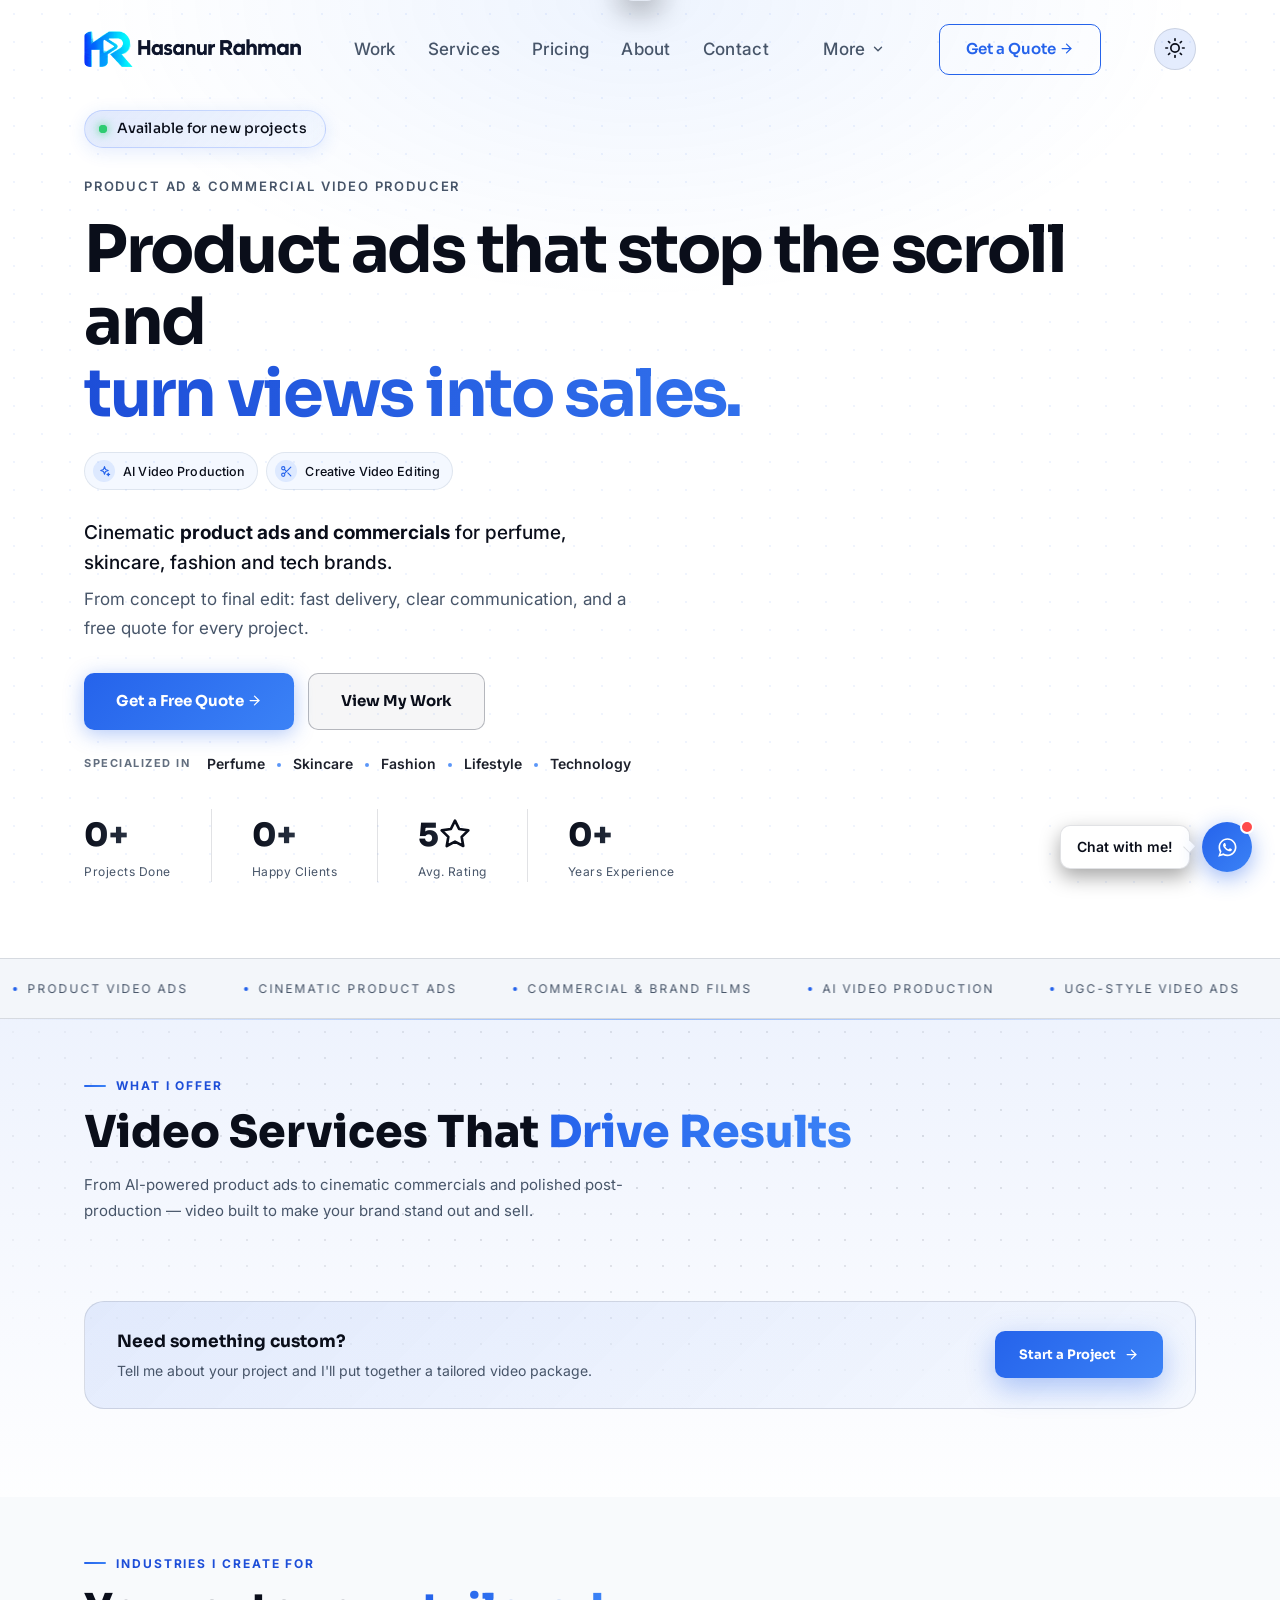
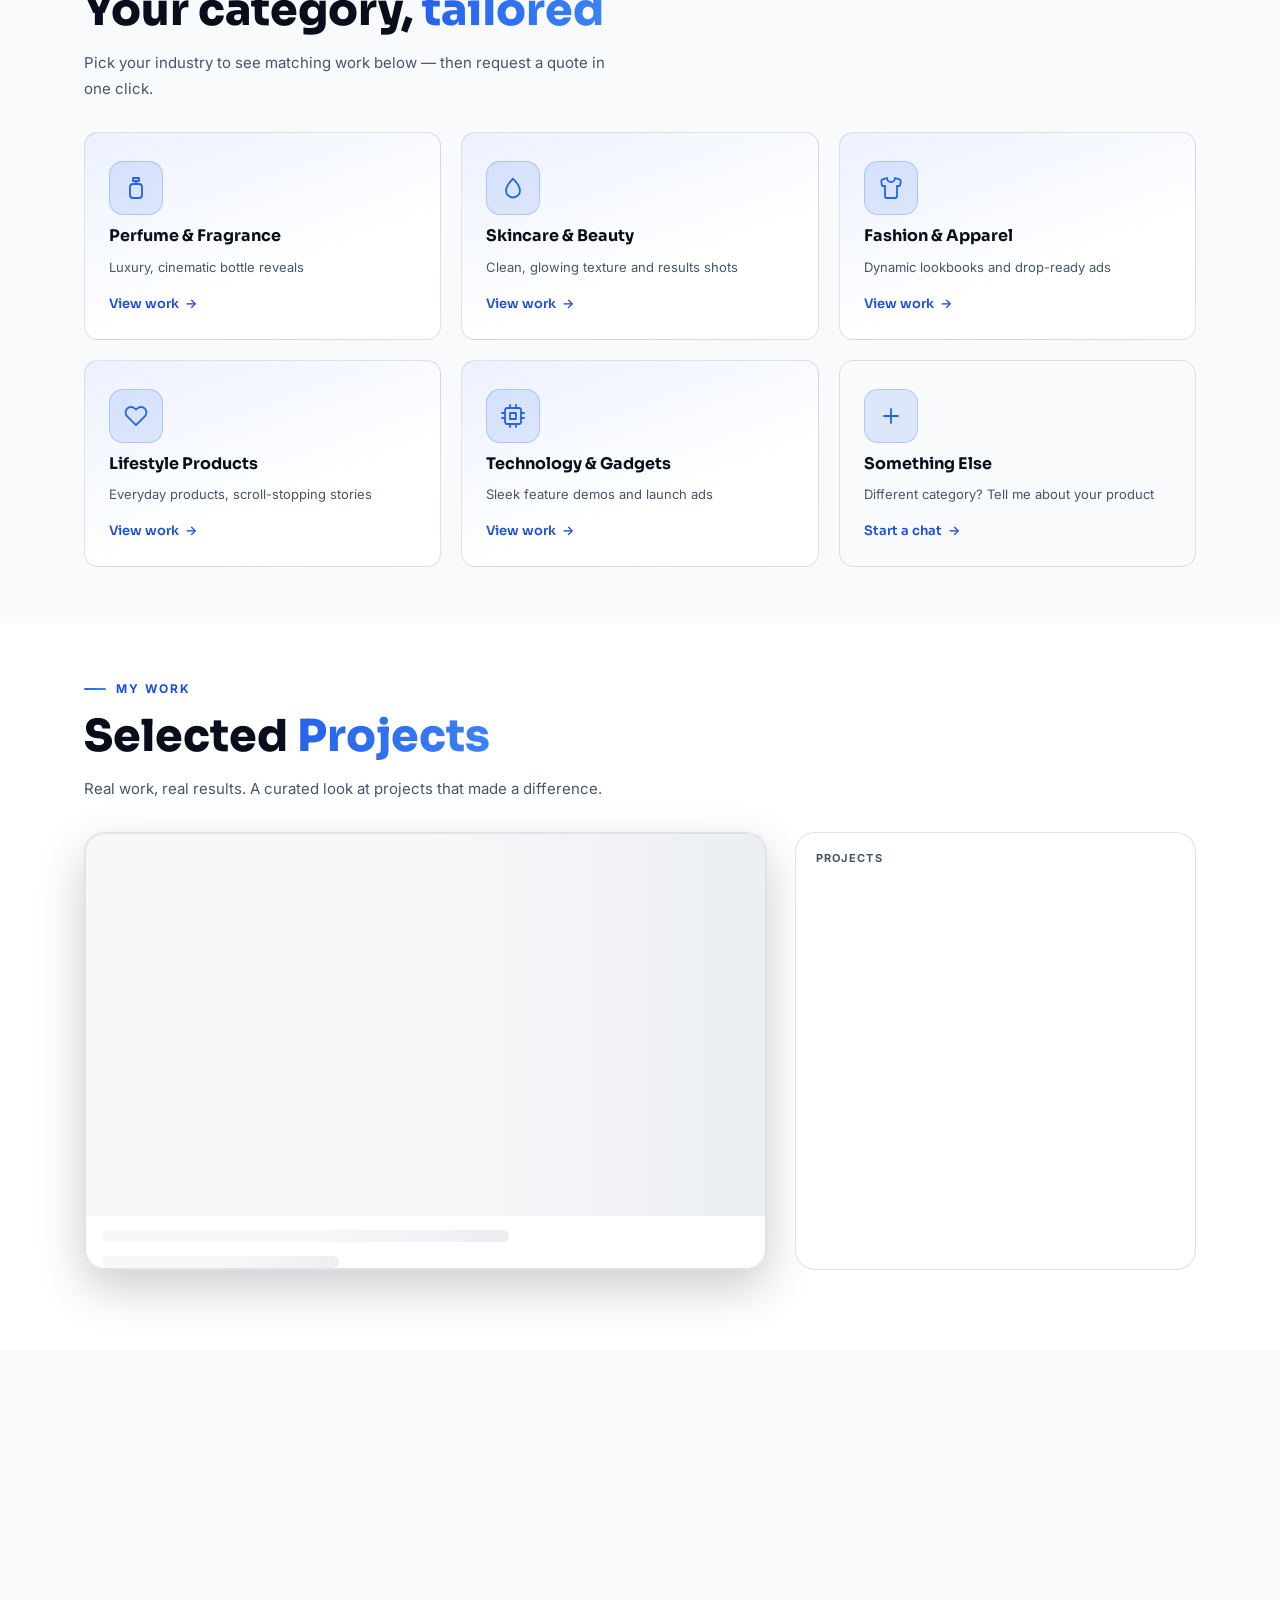
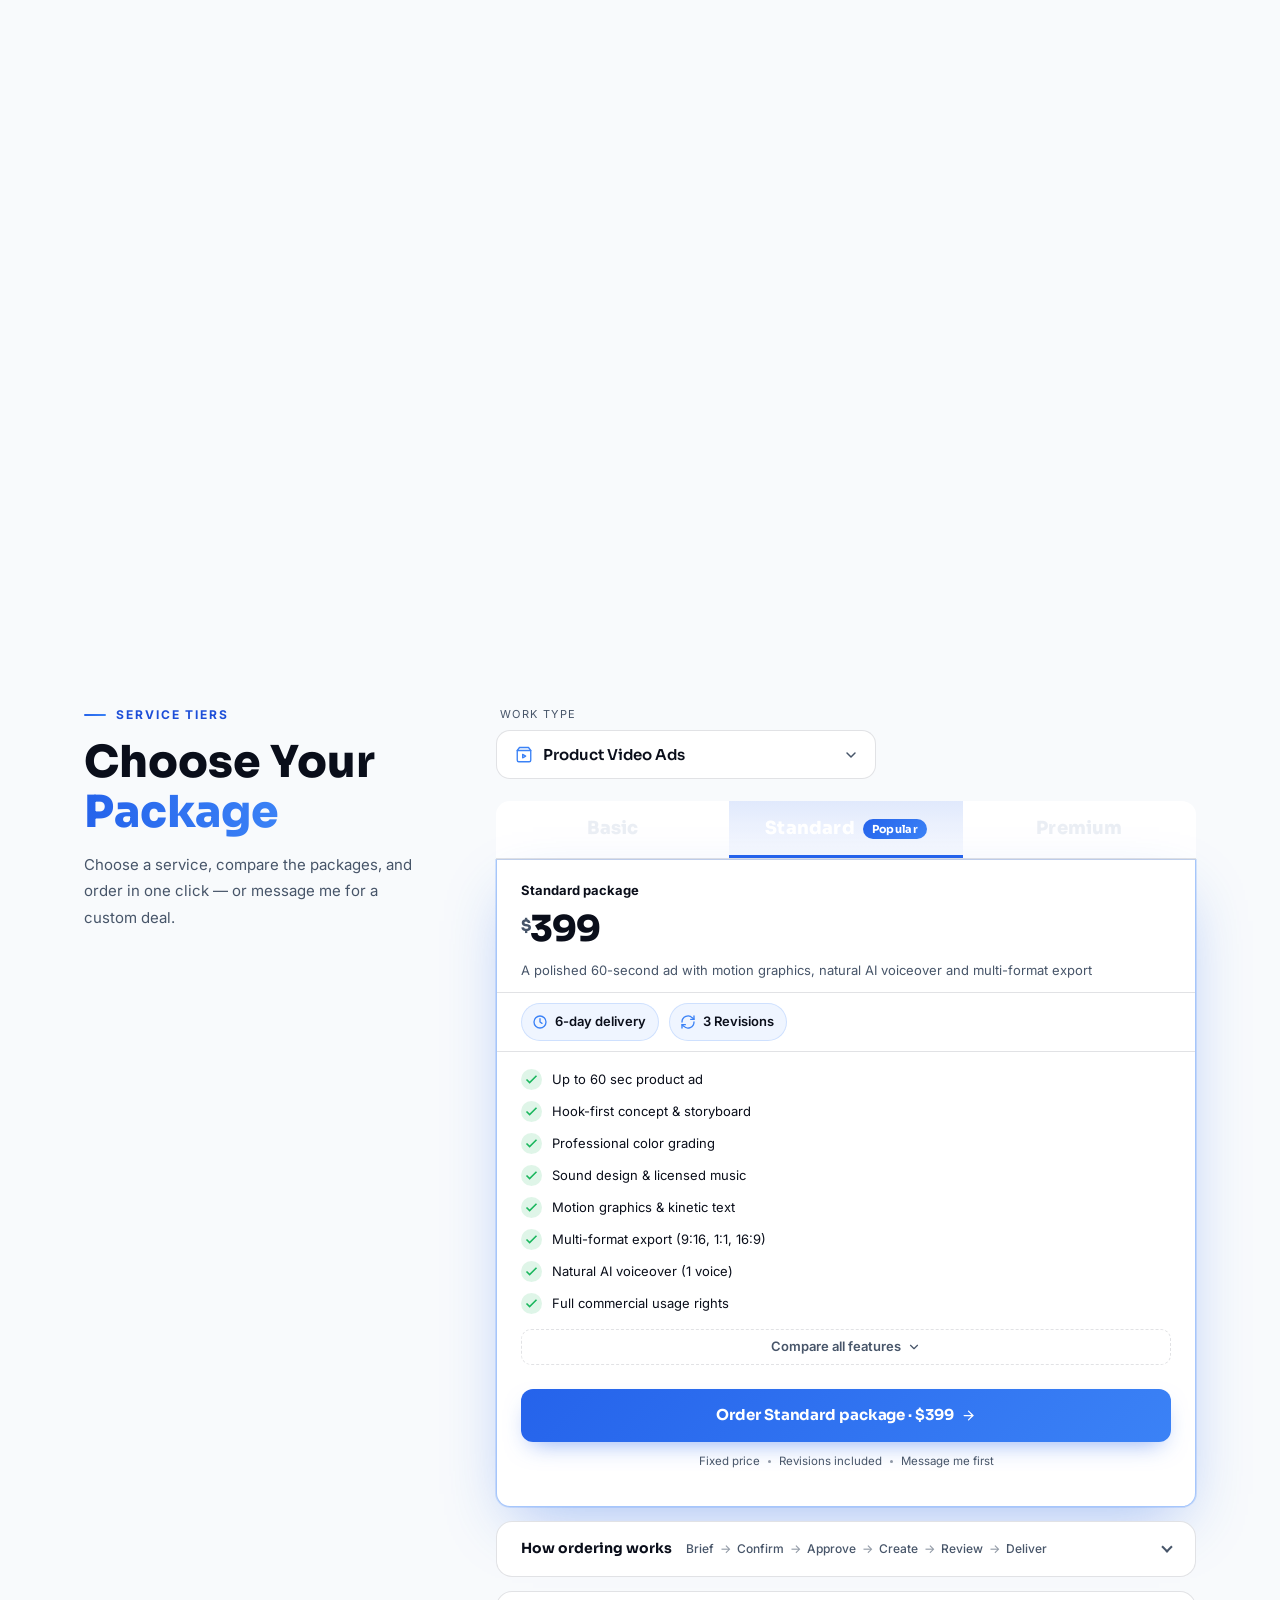
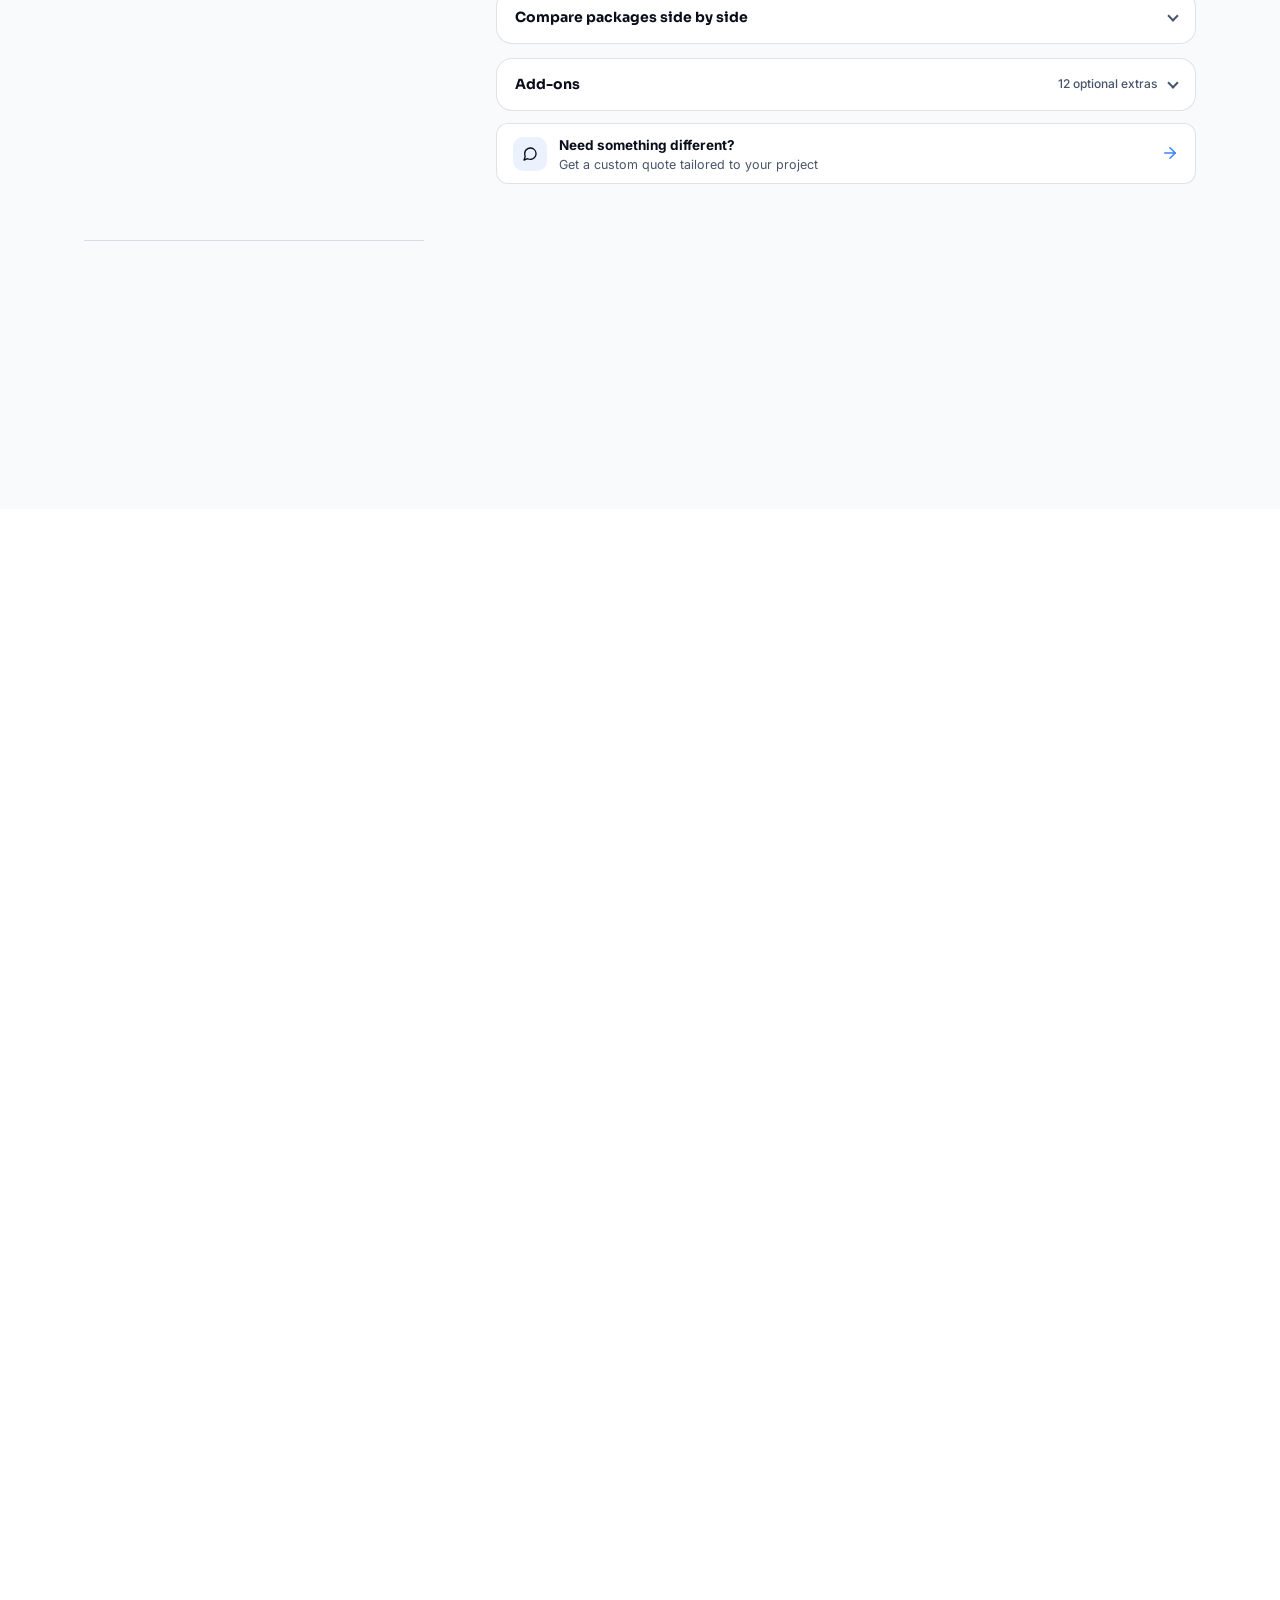
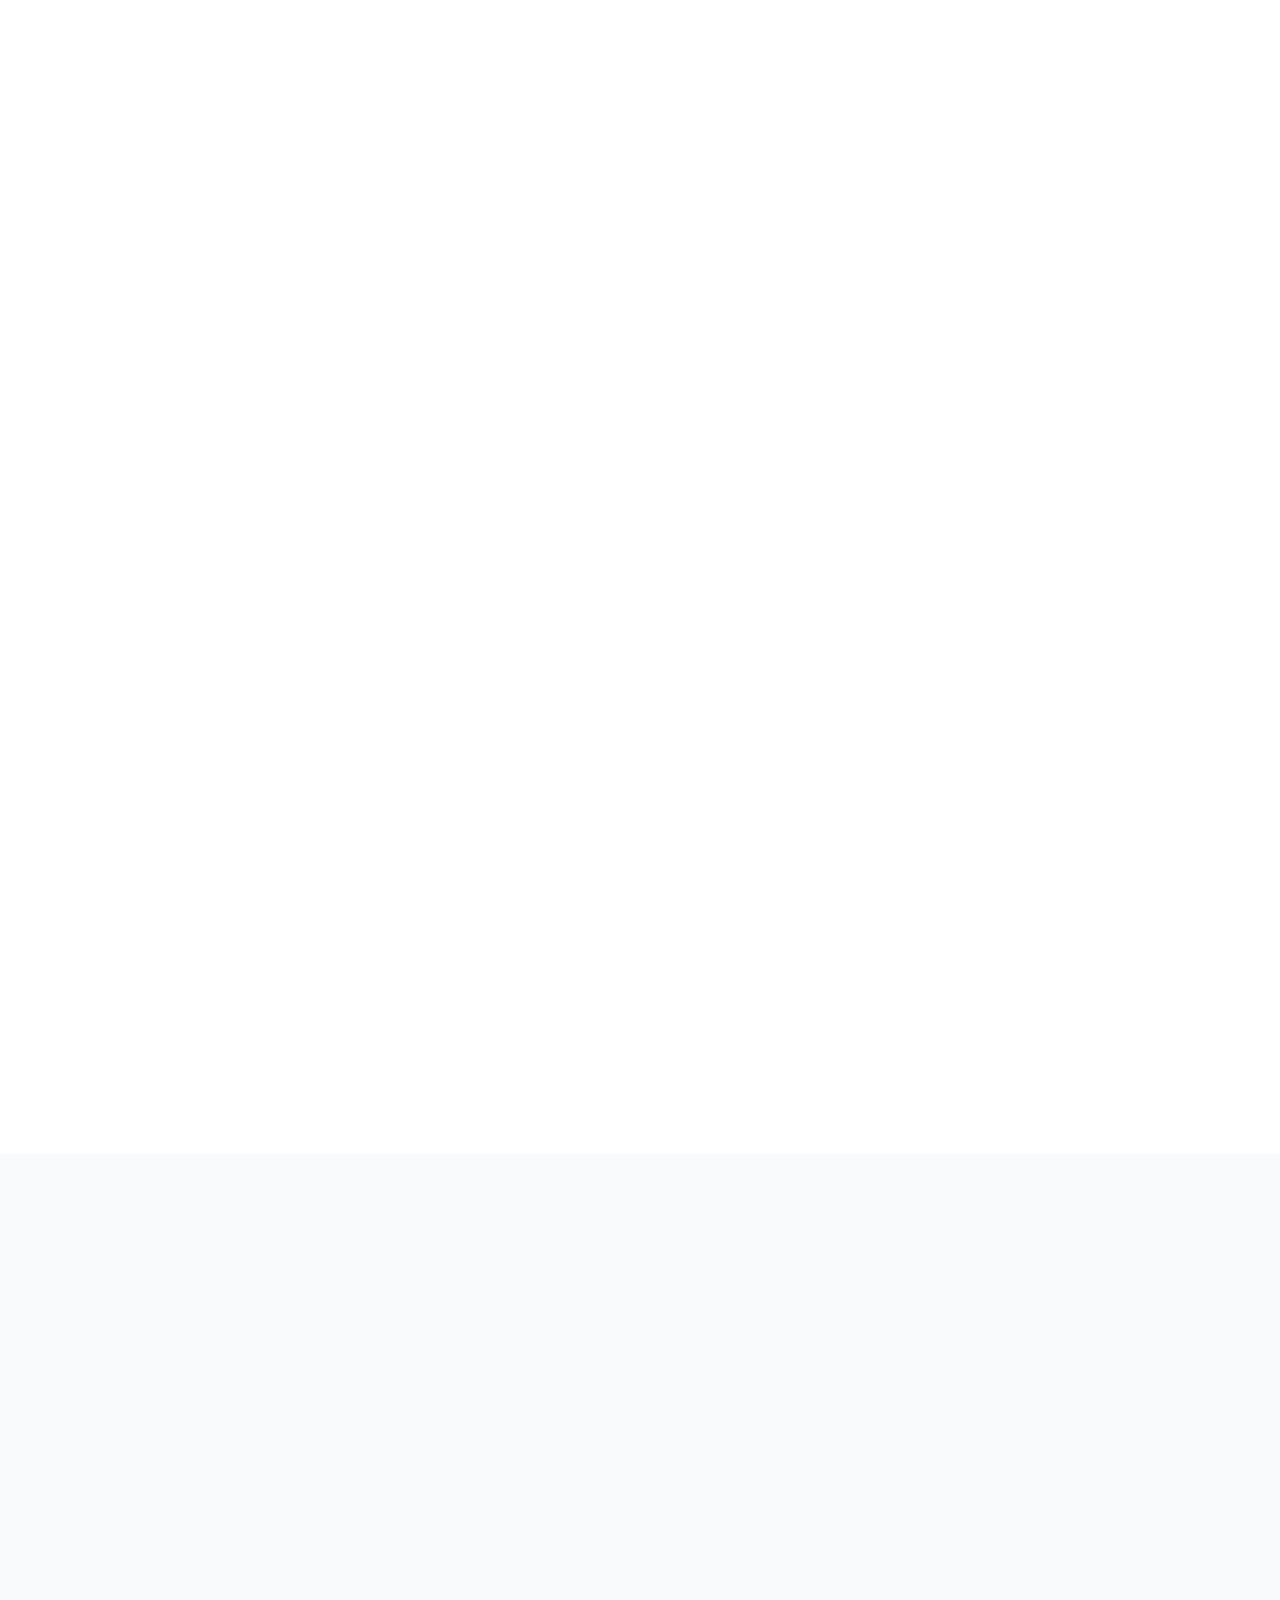
==== commit 93892669: "Add files via upload" ====
--- a/index.html
+++ b/index.html
@@ -4333,11 +4333,10 @@
 /* 2) PRICING — heading left, selector + package card sit beside it on the same grid */
 @media (min-width:1024px){
   #pricing .container{ display:grid; grid-template-columns:minmax(0,340px) minmax(0,1fr); column-gap:72px; align-items:start; }
-  #pricing .container > .reveal:first-child{ grid-column:1; grid-row:1 / span 3; position:sticky; top:112px; margin:0 !important; max-width:none !important; }
-  #pricing .order-steps{ grid-column:2; grid-row:1; margin:0 0 22px; }
-  #pricing .fiv-selector{ grid-column:2; grid-row:2; max-width:none; margin:0 0 22px; align-items:stretch; }
+  #pricing .container > .reveal:first-child{ grid-column:1; grid-row:1 / span 2; position:sticky; top:112px; margin:0 !important; max-width:none !important; }
+  #pricing .fiv-selector{ grid-column:2; grid-row:1; max-width:none; margin:0 0 22px; align-items:stretch; }
   #pricing .fiv-selector .pf-bar{ justify-content:flex-start; }
-  #pricing .fiv-wrap{ grid-column:2; grid-row:3; max-width:none; margin:0; }
+  #pricing .fiv-wrap{ grid-column:2; grid-row:2; max-width:none; margin:0; }
   #pricing .pay-cta{ grid-column:2; margin-top:16px; }
   #pricing .pay-strip{ max-width:none; margin:0; }
   #pricing .client-pricing-wrap{ grid-column:1 / -1; }
@@ -4689,27 +4688,7 @@
 @media (prefers-reduced-motion:reduce){.qm-overlay,.qm-sheet{transition:none;}}
 </style>
 <style id="order-rhythm">
-.order-steps{list-style:none;display:grid;grid-template-columns:repeat(3,minmax(0,1fr));gap:14px;margin:0 0 28px;padding:0;}
-.order-steps li{display:flex;align-items:center;gap:12px;padding:14px 16px;border:1px solid var(--border);border-radius:14px;background:var(--card);}
-.order-steps .os-n{flex:none;width:30px;height:30px;border-radius:50%;display:grid;place-items:center;font:700 13px var(--font-display);color:var(--cyan);background:rgba(59,130,246,.12);border:1px solid var(--border);}
-.order-steps b{display:block;font:700 14px/1.3 var(--font-display);color:var(--white);}
-.order-steps span:not(.os-n){display:block;margin-top:2px;font-size:12.5px;line-height:1.45;color:var(--muted);}
-@media (max-width:760px){.order-steps{grid-template-columns:1fr;gap:10px;margin-bottom:20px;}.order-steps li{padding:12px 14px;}}
 /* Order steps: titles always visible, details open on tap (same behaviour as the FAQ) */
-.order-steps{align-items:start;width:100%;box-sizing:border-box;}
-.order-steps li.os-item{display:block;padding:0;overflow:hidden;transition:border-color .2s;}
-.order-steps li.os-item.open{border-color:rgba(37,99,235,.35);}
-.order-steps .os-q{all:unset;box-sizing:border-box;width:100%;display:flex;align-items:center;gap:12px;padding:14px 16px;cursor:pointer;}
-.order-steps .os-q:focus-visible{outline:2px solid var(--cyan);outline-offset:-2px;border-radius:14px;}
-.order-steps .os-q b{flex:1;min-width:0;}
-.order-steps .os-arrow{flex:none;width:26px;height:26px;border-radius:50%;border:1px solid var(--border);display:grid;place-items:center;font-style:normal;font-size:12px;color:var(--indigo);transition:transform .3s,background .3s,color .3s,border-color .3s;}
-.order-steps .os-item.open .os-arrow{transform:rotate(180deg);background:var(--indigo);color:#fff;border-color:var(--indigo);}
-.order-steps .os-a{display:grid;grid-template-rows:0fr;transition:grid-template-rows .3s ease;}
-.order-steps .os-item.open .os-a{grid-template-rows:1fr;}
-.order-steps .os-a-in{overflow:hidden;min-height:0;}
-.order-steps .os-a p{margin:0;padding:0 16px 16px 58px;font-size:13px;line-height:1.7;color:var(--muted);}
-@media (max-width:760px){.order-steps .os-q{padding:12px 14px;}.order-steps .os-a p{padding:0 14px 14px 54px;}}
-@media (prefers-reduced-motion:reduce){.order-steps .os-a,.order-steps .os-arrow{transition:none;}}
 /* related sections read as one flow: tighter join (Process + Behind the Scenes, About + Tools + Certifications) */
 #youtube.section,#tools.section,#certifications.section{padding-top:clamp(20px,3.5vw,40px);}
 #process.section,#about.section,#tools.section{padding-bottom:clamp(28px,4vw,48px);}
@@ -4858,6 +4837,62 @@
   .fiv-compare thead th span{font-size:15px;}
   .fiv-compare td small{font-size:10.5px;}
 }
+</style>
+<style id="fiv-process-css">
+/* ===== Pricing: how ordering works (dropdown) ===== */
+.fiv-process{margin-top:14px;border:1px solid var(--border);border-radius:16px;background:var(--card);overflow:hidden;}
+.fiv-process>summary{list-style:none;cursor:pointer;display:flex;align-items:center;gap:14px;padding:14px 18px;font-family:var(--font-display);font-size:14px;font-weight:700;color:var(--white);}
+.fiv-process>summary::-webkit-details-marker{display:none;}
+.fiv-process>summary::after{content:"";flex:none;width:8px;height:8px;border-right:2px solid var(--muted);border-bottom:2px solid var(--muted);transform:rotate(45deg);margin-top:-3px;transition:transform .2s;}
+.fiv-process[open]>summary::after{transform:rotate(-135deg);margin-top:3px;}
+.fiv-process>summary:focus-visible{outline:2px solid var(--indigo);outline-offset:-2px;}
+.fiv-process .fp-title{flex:none;}
+.fiv-process .fp-mini{display:none;flex:1;min-width:0;align-items:center;gap:6px;overflow:hidden;white-space:nowrap;font-family:var(--font-body);font-size:12px;font-weight:500;color:var(--muted);}
+.fiv-process .fp-mini i{font-style:normal;}
+.fiv-process .fp-mini i+i::before{content:"\2192";margin-right:6px;opacity:.6;}
+.fiv-process .fp-count{margin-left:auto;font-family:var(--font-body);font-size:12px;font-weight:500;color:var(--muted);}
+.fiv-process[open] .fp-mini{display:none;}
+.fp-list{list-style:none;margin:0;padding:2px 18px 6px;border-top:1px solid var(--border);display:grid;grid-template-columns:1fr;gap:0 28px;}
+.fp-list li{display:flex;gap:14px;align-items:flex-start;padding:14px 0;border-bottom:1px solid var(--border);}
+.fp-list li:last-child{border-bottom:0;}
+.fp-n{flex:none;width:30px;height:30px;border-radius:50%;display:grid;place-items:center;font:700 13px var(--font-display);color:#fff;background:linear-gradient(135deg,var(--indigo),#3b82f6);}
+.fp-list b{display:block;font:700 14px/1.3 var(--font-display);color:var(--white);}
+.fp-list p{margin:3px 0 0;font-size:13px;line-height:1.6;color:var(--muted);}
+@media (min-width:721px){
+  .fiv-process>summary{padding:15px 24px;}
+  .fiv-process:not([open]) .fp-mini{display:flex;}
+  .fiv-process:not([open]) .fp-count{display:none;}
+  .fiv-process[open] .fp-count{display:inline;}
+  .fp-list{padding:4px 24px 8px;grid-template-columns:1fr 1fr;}
+  .fp-list li:nth-last-child(-n+2){border-bottom:0;}
+}
+@media (prefers-reduced-motion:reduce){.fiv-process>summary::after{transition:none;}}
+</style>
+<style id="pm-details-css">
+/* ===== Payment modal: method details ===== */
+.pm-details{margin-top:12px;padding-top:10px;border-top:1px solid var(--border);}
+.pm-row{display:flex;align-items:center;gap:10px;padding:6px 0;font-size:13px;}
+.pm-k{flex:none;width:112px;color:var(--muted);}
+.pm-v{flex:1;min-width:0;color:var(--white);font-weight:600;overflow-wrap:anywhere;font-variant-numeric:tabular-nums;}
+.pm-copy{flex:none;padding:5px 11px;border-radius:8px;border:1px solid var(--border);background:transparent;color:var(--muted);font-family:var(--font-display);font-size:12px;font-weight:700;cursor:pointer;transition:all .2s;}
+.pm-copy:hover{color:var(--white);border-color:var(--indigo);}
+.pm-copy.copied{color:#16a34a;border-color:#16a34a;}
+.pm-copy:focus-visible,.pm-steps summary:focus-visible{outline:2px solid var(--indigo);outline-offset:2px;}
+.pm-help{margin:8px 0;font-size:12.5px;line-height:1.6;color:var(--muted);}
+.pm-sub{margin:12px 0 2px;font-size:11px;font-weight:800;letter-spacing:.06em;text-transform:uppercase;color:var(--indigo);}
+.pm-steps{margin:6px 0 4px;border:1px solid var(--border);border-radius:10px;overflow:hidden;}
+.pm-steps summary{cursor:pointer;padding:10px 12px;font-size:13px;font-weight:700;color:var(--white);list-style:none;}
+.pm-steps summary::-webkit-details-marker{display:none;}
+.pm-steps ol{margin:0;padding:2px 14px 12px 32px;font-size:12.5px;line-height:1.65;color:var(--muted);}
+.pm-steps li{margin-top:5px;}
+.pm-steps b{color:var(--white);}
+.pm-top-note{margin:0 0 14px;}
+/* theme-aware modal (it used a fixed dark background, which made the text unreadable in light mode) */
+.pm-modal{background:var(--card);}
+.pm-method-card{background:rgba(37,99,235,.04);}
+body.light-mode .pm-warning-note{color:#92400e;background:rgba(234,179,8,.12);border-color:rgba(180,120,10,.35);}
+body.light-mode .pm-act-primary{color:#06210f;}
+@media (max-width:480px){.pm-k{width:92px;}}
 </style>
 </head>
 <body>
@@ -5436,20 +5471,6 @@
       <h2 class="section-title">Choose Your <span>Package</span></h2>
       <p class="section-sub">Choose a service, compare the packages, and order in one click — or message me for a custom deal.</p>
     </div>
-    <ol class="order-steps reveal" aria-label="How ordering works">
-      <li class="os-item">
-        <button type="button" class="os-q" id="os-q1" aria-expanded="false" aria-controls="os-a1"><span class="os-n">1</span><b>Send your brief</b><i class="os-arrow" aria-hidden="true">▾</i></button>
-        <div class="os-a" id="os-a1" role="region" aria-labelledby="os-q1"><div class="os-a-in"><p>Pick a package or tell me about your product.</p></div></div>
-      </li>
-      <li class="os-item">
-        <button type="button" class="os-q" id="os-q2" aria-expanded="false" aria-controls="os-a2"><span class="os-n">2</span><b>Confirm the details</b><i class="os-arrow" aria-hidden="true">▾</i></button>
-        <div class="os-a" id="os-a2" role="region" aria-labelledby="os-q2"><div class="os-a-in"><p>We agree on scope, timeline and price.</p></div></div>
-      </li>
-      <li class="os-item">
-        <button type="button" class="os-q" id="os-q3" aria-expanded="false" aria-controls="os-a3"><span class="os-n">3</span><b>Get your video</b><i class="os-arrow" aria-hidden="true">▾</i></button>
-        <div class="os-a" id="os-a3" role="region" aria-labelledby="os-q3"><div class="os-a-in"><p>Delivered on time, with revisions included.</p></div></div>
-      </li>
-    </ol>
     <!-- Service-type tabs + category cards (rendered by JS) -->
     <div class="fiv-selector reveal" id="fivCatBar"></div>
     <div class="fiv-wrap reveal">
@@ -5459,6 +5480,12 @@
       <div class="fiv-tab-bar" id="fivTabBar"></div>
       <!-- Card -->
       <div class="fiv-card" id="fivCard"></div>
+
+      <!-- How ordering works -->
+      <details class="fiv-process" id="fivProcess">
+        <summary><span class="fp-title">How ordering works</span><span class="fp-mini" aria-hidden="true"><i>Brief</i><i>Confirm</i><i>Approve</i><i>Create</i><i>Review</i><i>Deliver</i></span><span class="fp-count">6 steps</span></summary>
+        <ol class="fp-list" aria-label="How ordering works"><li><span class="fp-n">1</span><div><b>Send your brief</b><p>Choose a package (add-ons are optional) or tell me about your product and goal.</p></div></li><li><span class="fp-n">2</span><div><b>Confirm the details</b><p>We agree on scope, timeline and price before any work starts.</p></div></li><li><span class="fp-n">3</span><div><b>Approve the concept</b><p>I share the creative direction and script for your sign-off before production begins.</p></div></li><li><span class="fp-n">4</span><div><b>Production</b><p>Editing, motion graphics, sound design and, where your package includes it, natural AI voiceover.</p></div></li><li><span class="fp-n">5</span><div><b>Review &amp; revisions</b><p>You review the draft and request changes within your package&rsquo;s revision rounds.</p></div></li><li><span class="fp-n">6</span><div><b>Get your video</b><p>Final files exported for your platforms and delivered on time. Full usage rights are yours once paid.</p></div></li></ol>
+      </details>
 
       <!-- Side-by-side package comparison (rendered by fivRenderCompare) -->
       <details class="fiv-compare" id="fivCompare">
@@ -5892,6 +5919,14 @@
         <div class="contact-extra" id="contactExtra">
           <div class="contact-extra-inner">
             <div class="contact-extra-grid">
+        <a href="#payment" class="contact-link-card" id="payOptionsCard" onclick="openPaymentModal();return false;">
+          <div class="cl-icon" style="background:rgba(37,99,235,0.12);color:#2563eb;"><svg viewBox="0 0 24 24" width="22" height="22" fill="none" stroke="currentColor" stroke-width="1.9" stroke-linecap="round" stroke-linejoin="round" aria-hidden="true"><rect x="2" y="5" width="20" height="14" rx="3"/><path d="M2 10h20"/><path d="M6 15h4"/></svg></div>
+          <div>
+            <div class="cl-label">PAYMENT</div>
+            <div class="cl-val">Payment options</div>
+          </div>
+          <span class="cl-arrow"><svg class="icon-inline" viewBox="0 0 24 24" fill="none" stroke="currentColor" stroke-width="2" stroke-linecap="round" stroke-linejoin="round" width="1em" height="1em" style="vertical-align:-0.125em;"><use href="#ic5"></use></svg></span>
+        </a>
         <a href="https://wa.me/8801327675833" target="_blank" rel="noopener noreferrer" class="contact-link-card">
           <div class="cl-icon" style="background:rgba(37,211,102,0.12)"><img src="[data-uri]" alt="WhatsApp" width="22" height="22" loading="lazy" decoding="async"></div>
           <div>
@@ -6232,7 +6267,8 @@
       <button type="button" class="pm-back-btn" onclick="showPaymentStep('region')"><svg class="icon-inline" viewBox="0 0 24 24" fill="none" stroke="currentColor" stroke-width="2" stroke-linecap="round" stroke-linejoin="round" width="12px" height="12px"><use href="#ic47"></use></svg> Back</button>
       <div class="pm-modal-eyebrow">Step 2 of 2 · International</div>
       <div class="pm-modal-title">Available payment methods</div>
-      <div class="pm-modal-lead">Message me on WhatsApp and I'll send you the payment details.</div>
+      <div class="pm-modal-lead">Choose a method below and copy the details. Please pay only after we have agreed on the scope and price.</div>
+      <div class="pm-warning-note pm-top-note"><svg class="icon-inline" viewBox="0 0 24 24" fill="none" stroke="currentColor" stroke-width="2" stroke-linecap="round" stroke-linejoin="round" width="16px" height="16px"><use href="#ic48"></use></svg> <span>I will never ask for your OTP, PIN or password. If you face any problem while paying, please tell me right away on WhatsApp or by email.</span></div>
       <div class="pm-method-list">
         <div class="pm-method-card" id="pmCard-paypalxoom">
           <div class="pm-method-head"><span class="pm-method-icon" style="background:rgba(0,69,124,0.12);color:#0070ba;">P</span><span class="pm-method-name">PayPal (via Xoom)</span></div>
@@ -6242,7 +6278,7 @@
         </div>
       </div>
       <div class="pm-actions">
-        <a class="pm-act pm-act-primary" href="https://wa.me/8801327675833?text=Hi%20Hasanur%2C%20I%27d%20like%20the%20payment%20details%20for%20my%20project." target="_blank" rel="noopener">Get payment details on WhatsApp</a>
+        <a class="pm-act pm-act-primary" href="https://wa.me/8801327675833?text=Hi%20Hasanur%2C%20I%20need%20help%20with%20the%20payment%20for%20my%20project." target="_blank" rel="noopener">Having trouble paying? Message me on WhatsApp</a>
         <a class="pm-act pm-act-ghost" href="#contact" onclick="closePaymentModal()">Send a message instead</a>
       </div>
       <div class="pm-secure-note"><svg class="icon-inline" viewBox="0 0 24 24" fill="none" stroke="currentColor" stroke-width="2" stroke-linecap="round" stroke-linejoin="round" width="14px" height="14px" style="flex-shrink:0;"><use href="#ic2"></use></svg> After paying, please send a quick screenshot on <a href="#" onclick="closePaymentModal();toggleWaWidget();return false;" style="color:var(--cyan);">WhatsApp</a> or email so I can confirm right away.</div>
@@ -6253,7 +6289,8 @@
       <button type="button" class="pm-back-btn" onclick="showPaymentStep('region')"><svg class="icon-inline" viewBox="0 0 24 24" fill="none" stroke="currentColor" stroke-width="2" stroke-linecap="round" stroke-linejoin="round" width="12px" height="12px"><use href="#ic47"></use></svg> Back</button>
       <div class="pm-modal-eyebrow">Step 2 of 2 · Bangladesh</div>
       <div class="pm-modal-title">Available payment methods</div>
-      <div class="pm-modal-lead">Message me on WhatsApp and I'll send you the payment details.</div>
+      <div class="pm-modal-lead">Choose a method below and copy the details. Please pay only after we have agreed on the scope and price.</div>
+      <div class="pm-warning-note pm-top-note"><svg class="icon-inline" viewBox="0 0 24 24" fill="none" stroke="currentColor" stroke-width="2" stroke-linecap="round" stroke-linejoin="round" width="16px" height="16px"><use href="#ic48"></use></svg> <span>I will never ask for your OTP, PIN or password. If you face any problem while paying, please tell me right away on WhatsApp or by email.</span></div>
       <div class="pm-method-list">
         <div class="pm-method-card" id="pmCard-bkash">
           <div class="pm-method-head"><span class="pm-method-icon" style="background:rgba(226,26,26,0.12);color:#e21a1a;">bK</span><span class="pm-method-name">bKash (Send Money)</span></div>
@@ -6269,10 +6306,9 @@
         </div>
       </div>
       <div class="pm-actions">
-        <a class="pm-act pm-act-primary" href="https://wa.me/8801327675833?text=Hi%20Hasanur%2C%20I%27d%20like%20the%20payment%20details%20for%20my%20project." target="_blank" rel="noopener">Get payment details on WhatsApp</a>
+        <a class="pm-act pm-act-primary" href="https://wa.me/8801327675833?text=Hi%20Hasanur%2C%20I%20need%20help%20with%20the%20payment%20for%20my%20project." target="_blank" rel="noopener">Having trouble paying? Message me on WhatsApp</a>
         <a class="pm-act pm-act-ghost" href="#contact" onclick="closePaymentModal()">Send a message instead</a>
       </div>
-      <div class="pm-warning-note"><svg class="icon-inline" viewBox="0 0 24 24" fill="none" stroke="currentColor" stroke-width="2" stroke-linecap="round" stroke-linejoin="round" width="16px" height="16px"><use href="#ic48"></use></svg> I will never call or message asking for your bKash/Nagad/Rocket OTP or PIN.</div>
       <div class="pm-secure-note"><svg class="icon-inline" viewBox="0 0 24 24" fill="none" stroke="currentColor" stroke-width="2" stroke-linecap="round" stroke-linejoin="round" width="14px" height="14px" style="flex-shrink:0;"><use href="#ic2"></use></svg> After sending, please share a screenshot on <a href="#" onclick="closePaymentModal();toggleWaWidget();return false;" style="color:var(--cyan);">WhatsApp</a> so I can confirm your payment right away.</div>
     </div>
 
@@ -8370,125 +8406,18 @@
   else setup();
 })();
 
-// ===== AUTO-REPLY EMAIL: PAYMENT INSTRUCTIONS BLOCK =====
-// Client ফর্মে যে payment method বেছে নেয় (bKash/Nagad/Rocket/Bank/PayPal/
-// No preference), সেই অনুযায়ী auto-reply email-এ দেখানোর জন্য একটা HTML
-// block বানায়। bKash/Nagad/Rocket নম্বর, Bank details, Payoneer/Elevate/PrioPay email —
-// সবগুলোই সরাসরি Pay/Order Now modal-এর ভ্যালু থেকে নেওয়া হয় (single source
-// of truth), তাই modal-এ কিছু বদলালে এই email block-ও নিজে থেকেই আপডেট হয়ে যায়।
-function buildPaymentInstructionsBlock(method) {
-  // Hidden payment data — used ONLY to build the client's auto-reply email.
-  // Not rendered anywhere in the page HTML, so it never shows up publicly
-  // on the website (unlike the old visible payment modal).
-  const PAYMENT_DATA = {
-    bkash:    '01521731046',
-    nagad:    '01521731046',
-    rocket:   '01521731046',
-    bank:     'Bank Name: Islami Bank Bangladesh PLC\nBeneficiary Name: MD HASANUR RAHMAN\nAccount Number: 20503696700143208\nSWIFT Code: IBBLBDDH\nBranch: Panchbibi Branch, Joypurhat, Bangladesh',
-    // PayPal has no direct business account here, so payments route through Xoom
-    // (a PayPal service) straight into the bKash wallet or IBBL bank account below.
-    // Update these two objects if the receiving bKash number or bank details ever change —
-    // the auto-reply email pulls from here automatically.
-    paypalXoomBkash: { mobile: '+8801521731046', firstName: 'Hasanur', lastName: 'Rahman' },
-    paypalXoomBank:  { bankName: 'Islami Bank Bangladesh PLC', accountName: 'MD HASANUR RAHMAN', accountNumber: '20503696700143208', branch: 'Panchbibi Branch, Joypurhat, Bangladesh' },
-  };
-  const bkash      = PAYMENT_DATA.bkash;
-  const nagad      = PAYMENT_DATA.nagad;
-  const rocket     = PAYMENT_DATA.rocket;
-  const bank       = PAYMENT_DATA.bank;
-
-  const row = (label, value) =>
-    `<tr><td style="padding:6px 0;font-size:13px;color:#94a3b8;">${label}</td><td style="padding:6px 0;font-size:13px;color:#e5e9f0;font-weight:700;" align="right">${value}</td></tr>`;
-
-  const multiLineRow = (label, value) =>
-    `<tr><td colspan="2" style="padding:6px 0;">` +
-      `<div style="font-size:13px;color:#94a3b8;margin-bottom:4px;">${label}</div>` +
-      `<div style="font-size:13px;color:#e5e9f0;font-weight:700;line-height:20px;">${value.replace(/\n/g, '<br>')}</div>` +
-    `</td></tr>`;
-
-  const rows = {
-    bKash:    row('bKash (Send Money)', bkash),
-    Nagad:    row('Nagad (Send Money)', nagad),
-    Rocket:   row('Rocket (Send Money)', rocket),
-    Bank:     multiLineRow('Bank Transfer', bank),
-  };
-
-  // Compact one-line teaser used only inside the "show everything" catch-all block below —
-  // the full numbered walkthrough is returned on its own when PayPal/Xoom is the selected method.
-  const paypalTeaserRow = row('PayPal (via Xoom)', 'Reply and I\'ll send the full step-by-step guide');
-
-  const px = PAYMENT_DATA.paypalXoomBkash;
-  const pb = PAYMENT_DATA.paypalXoomBank;
-  const pxStep = (n, title, body) =>
-    `<tr><td style="padding:10px 0 4px;">` +
-      `<div style="font-size:13px;font-weight:700;color:#e5e9f0;margin-bottom:4px;">` +
-        `<span style="display:inline-flex;align-items:center;justify-content:center;width:20px;height:20px;border-radius:50%;background:#2563EB;color:#fff;font-size:11px;font-weight:800;margin-right:8px;">${n}</span>${title}` +
-      `</div>` +
-      `<div style="font-size:12.5px;color:#94a3b8;line-height:19px;padding-left:28px;">${body}</div>` +
-    `</td></tr>`;
-
-  function buildPaypalXoomBlock() {
-    const stepsHtml =
-      pxStep(1, 'Access Xoom', 'Go to <span style="color:#e5e9f0;">xoom.com</span> or open the Xoom app, then log in using your PayPal credentials.') +
-      pxStep(2, 'Enter the transaction details', 'Select <b style="color:#e5e9f0;">Bangladesh</b> as the receiver country and enter the amount in USD — Xoom will show the BDT equivalent automatically.') +
-      pxStep(3, 'Choose a receiving method', 'For bKash: select <b style="color:#e5e9f0;">Mobile Wallet → bKash</b>. For a bank deposit: select <b style="color:#e5e9f0;">Bank Deposit → Islami Bank Bangladesh PLC</b>.') +
-      pxStep(4, 'Enter my recipient details', 'Use the bKash or bank information below, depending on the method you chose in Step 3.') +
-      pxStep(5, 'Pay & confirm', 'Choose your funding source — PayPal balance, linked bank account, or debit/credit card — review the details, then confirm the transfer.');
-
-    const recipientHtml =
-      `<div style="margin-top:6px;padding:12px 14px;background:rgba(226,26,26,0.06);border:1px solid rgba(226,26,26,0.18);border-radius:10px;margin-bottom:10px;">` +
-        `<div style="font-size:11.5px;font-weight:800;letter-spacing:.4px;color:#e21a1a;margin-bottom:8px;">IF PAYING TO bKash</div>` +
-        `<table role="presentation" width="100%" cellpadding="0" cellspacing="0" border="0">` +
-          row('Mobile Number', px.mobile) + row('Account Type', 'Personal Wallet') + row('First Name', px.firstName) + row('Last Name', px.lastName) +
-        `</table>` +
-      `</div>` +
-      `<div style="padding:12px 14px;background:rgba(59,130,246,0.06);border:1px solid rgba(59,130,246,0.18);border-radius:10px;">` +
-        `<div style="font-size:11.5px;font-weight:800;letter-spacing:.4px;color:#3b82f6;margin-bottom:8px;">IF PAYING TO IBBL BANK</div>` +
-        `<table role="presentation" width="100%" cellpadding="0" cellspacing="0" border="0">` +
-          row('Bank Name', pb.bankName) + row('Account Name', pb.accountName) + row('Account Number', pb.accountNumber) + row('Branch', pb.branch) +
-        `</table>` +
-      `</div>`;
-
-    const timingHtml =
-      `<div style="margin-top:12px;padding:10px 12px;background:rgba(255,255,255,0.02);border:1px solid #232b3d;border-radius:10px;font-size:12px;color:#94a3b8;line-height:18px;">` +
-        `<svg class="icon-inline" viewBox="0 0 24 24" fill="none" stroke="currentColor" stroke-width="2" stroke-linecap="round" stroke-linejoin="round" width="1em" height="1em" style="vertical-align:-0.125em;" aria-hidden="true"><use href="#ic60"></use></svg> <b style="color:#e5e9f0;">bKash:</b> usually instant, within minutes &nbsp;·&nbsp; <b style="color:#e5e9f0;">IBBL Bank:</b> instant to a few hours &nbsp;·&nbsp; Fees are typically low or zero when funded via PayPal balance or a linked bank account.` +
-      `</div>`;
-
-    return (
-      '<table role="presentation" width="100%" cellpadding="0" cellspacing="0" border="0" style="background-color:#0b0f1e;border:1px solid #232b3d;border-radius:10px;margin:16px 0;">' +
-        '<tr><td style="padding:18px 18px 16px;">' +
-          '<div style="font-size:13px;color:#6b7488;margin-bottom:2px;">How to Pay via PayPal (using Xoom)</div>' +
-          '<div style="font-size:12px;color:#94a3b8;line-height:18px;margin-bottom:6px;">You can pay using your PayPal balance, or a debit/credit card, sent directly to my bKash wallet or Islami Bank Bangladesh (IBBL) account through Xoom, a PayPal service.</div>' +
-          `<table role="presentation" width="100%" cellpadding="0" cellspacing="0" border="0">${stepsHtml}</table>` +
-          `<div style="margin-top:10px;">${recipientHtml}</div>` +
-          timingHtml +
-          '<div style="margin-top:12px;font-size:11.5px;line-height:16px;color:#f59e0b;"><svg viewBox="0 0 24 24" fill="none" stroke="currentColor" stroke-width="2" stroke-linecap="round" stroke-linejoin="round" width="14" height="14" style="vertical-align:-2px;margin-right:4px" aria-hidden="true"><path d="M10.3 3.9 1.8 18a2 2 0 0 0 1.7 3h17a2 2 0 0 0 1.7-3L13.7 3.9a2 2 0 0 0-3.4 0z"/><line x1="12" y1="9" x2="12" y2="13"/><line x1="12" y1="17" x2="12.01" y2="17"/></svg>I will never call or message asking for your PayPal, bKash, or bank OTP/PIN. After sending payment, please share a quick screenshot on WhatsApp or reply to this email so I can confirm right away.</div>' +
-        '</td></tr>' +
-      '</table>'
-    );
-  }
-
-  let rowsHtml = '';
-  let heading  = 'Payment Details';
-  const m = (method || '').toLowerCase();
-  if (m === 'bkash')                 rowsHtml = rows.bKash;
-  else if (m === 'nagad')            rowsHtml = rows.Nagad;
-  else if (m === 'rocket')           rowsHtml = rows.Rocket;
-  else if (m.includes('bank'))       rowsHtml = rows.Bank;
-  else if (m.includes('paypal') || m.includes('xoom')) return buildPaypalXoomBlock();
-  else {
-    // No preference selected (or a custom/unrecognized value) — show every option
-    // so the client can pick whichever works for them.
-    rowsHtml = rows.bKash + rows.Nagad + rows.Rocket + rows.Bank + paypalTeaserRow;
-    heading  = 'Payment Options';
-  }
-
+// ===== AUTO-REPLY EMAIL: PAYMENT NOTE =====
+// The auto-reply no longer contains any bKash / Nagad / Rocket / bank details. Those are shown on the website
+// (Contact options -> Payment options). The email only points there and repeats the safety note.
+function buildPaymentNoteBlock() {
+  const url = 'https://vapxhasan.github.io/#payment';
   return (
     '<table role="presentation" width="100%" cellpadding="0" cellspacing="0" border="0" style="background-color:#0b0f1e;border:1px solid #232b3d;border-radius:10px;margin:16px 0;">' +
       '<tr><td style="padding:16px 18px;">' +
-        `<div style="font-size:13px;color:#6b7488;margin-bottom:8px;">${heading}</div>` +
-        `<table role="presentation" width="100%" cellpadding="0" cellspacing="0" border="0">${rowsHtml}</table>` +
-        '<div style="margin-top:12px;font-size:11.5px;line-height:16px;color:#f59e0b;"><svg viewBox="0 0 24 24" fill="none" stroke="currentColor" stroke-width="2" stroke-linecap="round" stroke-linejoin="round" width="14" height="14" style="vertical-align:-2px;margin-right:4px" aria-hidden="true"><path d="M10.3 3.9 1.8 18a2 2 0 0 0 1.7 3h17a2 2 0 0 0 1.7-3L13.7 3.9a2 2 0 0 0-3.4 0z"/><line x1="12" y1="9" x2="12" y2="13"/><line x1="12" y1="17" x2="12.01" y2="17"/></svg>I will never call or message asking for your OTP or PIN. After sending payment, please share a quick screenshot on WhatsApp or reply to this email so I can confirm right away.</div>' +
+        '<div style="font-size:13px;color:#6b7488;margin-bottom:8px;">Payment</div>' +
+        '<div style="font-size:13px;color:#e5e9f0;line-height:20px;">Once we have agreed on the scope, timeline and price, you can find every payment option on my website.</div>' +
+        '<div style="margin-top:12px;"><a href="' + url + '" style="display:inline-block;padding:10px 16px;background-color:#2563EB;color:#ffffff;border-radius:8px;font-size:13px;font-weight:700;text-decoration:none;">View payment options</a></div>' +
+        '<div style="margin-top:14px;font-size:12px;line-height:18px;color:#f59e0b;">I will never ask for your OTP, PIN or password. If you face any problem while paying, just reply to this email or message me on WhatsApp.</div>' +
       '</td></tr>' +
     '</table>'
   );
@@ -8626,9 +8555,8 @@
       '</table>';
   }
 
-  // Client যে payment method বেছেছে (বা কিছু না বেছে থাকলে সব অপশন) তার
-  // ভিত্তিতে auto-reply email-এর জন্য payment instructions block তৈরি করা।
-  const payment_instructions_block = buildPaymentInstructionsBlock(payment_method);
+  // Auto-reply email: a short payment note only (no account numbers) — details live on the website.
+  const payment_instructions_block = buildPaymentNoteBlock();
 
   const templateParams = {
     from_name:            name,
@@ -9114,10 +9042,65 @@
 // bKash/Nagad নম্বর এবং Bank details বদলাতে চাইলে নিচের তিনটা লাইনের
 // মান পাল্টে দিলেই মডালে সাথে সাথে আপডেট হয়ে যাবে।
 // ===================================================
+// ===================================================
+// PAYMENT OPTIONS (website) — single source of truth for the numbers/accounts shown in the payment modal.
+// Change a number or bank detail here and the modal updates. Nothing here is sent by email any more.
+// ===================================================
+const PAYMENT_DATA = {
+  wallet: '01521731046',
+  bank: { name: 'Islami Bank Bangladesh PLC', beneficiary: 'MD HASANUR RAHMAN', account: '20503696700143208', swift: 'IBBLBDDH', branch: 'Panchbibi Branch, Joypurhat, Bangladesh' },
+  xoomBkash: { mobile: '+8801521731046', firstName: 'Hasanur', lastName: 'Rahman' }
+};
+function pmEsc(t) { return String(t == null ? '' : t).replace(/&/g, '&amp;').replace(/</g, '&lt;').replace(/>/g, '&gt;').replace(/"/g, '&quot;'); }
+function pmRow(label, value, copy) {
+  return '<div class="pm-row"><span class="pm-k">' + pmEsc(label) + '</span><span class="pm-v">' + pmEsc(value) + '</span>' +
+    (copy ? '<button type="button" class="pm-copy" data-copy="' + pmEsc(value) + '" aria-label="Copy ' + pmEsc(label) + '">Copy</button>' : '') + '</div>';
+}
+function renderPaymentDetails() {
+  const b = PAYMENT_DATA.bank, x = PAYMENT_DATA.xoomBkash;
+  const put = (id, html) => {
+    const card = document.getElementById('pmCard-' + id);
+    if (!card) return;
+    let d = card.querySelector('.pm-details');
+    if (!d) { d = document.createElement('div'); d.className = 'pm-details'; card.appendChild(d); }
+    d.innerHTML = html;
+  };
+  const wallet = pmRow('Number', PAYMENT_DATA.wallet, true) + pmRow('Account type', 'Personal (Send Money)');
+  put('bkash', wallet); put('nagad', wallet); put('rocket', wallet);
+  const bankRows = pmRow('Bank', b.name) + pmRow('Account name', b.beneficiary) + pmRow('Account number', b.account, true);
+  put('banktransfer', bankRows + pmRow('Branch', b.branch));
+  put('bankwire', bankRows + pmRow('SWIFT code', b.swift, true) + pmRow('Branch', b.branch) + pmRow('Country', 'Bangladesh'));
+  put('paypalxoom',
+    '<p class="pm-help">Pay with your PayPal balance, a linked bank account or a card. Xoom (a PayPal service) sends it to my bKash wallet or Islami Bank account.</p>' +
+    '<details class="pm-steps"><summary>How to pay via Xoom &middot; 5 steps</summary><ol>' +
+      '<li>Open <b>xoom.com</b> or the Xoom app and log in with your PayPal account.</li>' +
+      '<li>Choose <b>Bangladesh</b> as the receiver country and enter the amount in USD.</li>' +
+      '<li>Pick a receiving method: <b>Mobile Wallet &rarr; bKash</b> or <b>Bank Deposit &rarr; Islami Bank Bangladesh PLC</b>.</li>' +
+      '<li>Enter my recipient details (below), matching the method you chose.</li>' +
+      '<li>Choose your funding source, review everything and confirm.</li></ol></details>' +
+    '<div class="pm-sub">If paying to bKash</div>' +
+      pmRow('Mobile number', x.mobile, true) + pmRow('Account type', 'Personal wallet') + pmRow('First name', x.firstName) + pmRow('Last name', x.lastName) +
+    '<div class="pm-sub">If paying to bank</div>' +
+      pmRow('Bank', b.name) + pmRow('Account name', b.beneficiary) + pmRow('Account number', b.account, true) + pmRow('Branch', b.branch) +
+    '<p class="pm-help">bKash is usually instant. Bank deposits take from instant to a few hours. Fees are typically low or zero when funded from a PayPal balance or linked bank account.</p>');
+}
+document.addEventListener('click', function (e) {
+  const btn = e.target.closest && e.target.closest('.pm-copy');
+  if (!btn) return;
+  const text = btn.getAttribute('data-copy') || '';
+  const done = () => { const old = btn.textContent; btn.textContent = 'Copied'; btn.classList.add('copied'); setTimeout(() => { btn.textContent = 'Copy'; btn.classList.remove('copied'); }, 1600); };
+  if (navigator.clipboard && navigator.clipboard.writeText) navigator.clipboard.writeText(text).then(done, () => {});
+  else { const t = document.createElement('textarea'); t.value = text; t.style.position = 'fixed'; t.style.opacity = '0'; document.body.appendChild(t); t.select(); try { document.execCommand('copy'); done(); } catch (err) {} document.body.removeChild(t); }
+});
 function openPaymentModal() {
+  renderPaymentDetails();
   showPaymentStep('region');
   document.getElementById('paymentModalOverlay').classList.add('open');
 }
+// The link in the auto-reply email ends in #payment, so open the modal when someone arrives that way.
+function pmOpenFromHash() { if (location.hash === '#payment') openPaymentModal(); }
+if (document.readyState === 'loading') document.addEventListener('DOMContentLoaded', pmOpenFromHash); else pmOpenFromHash();
+window.addEventListener('hashchange', pmOpenFromHash);
 // Opens the modal straight to the relevant region step for a given method,
 // skipping the "Where are you paying from?" screen, and briefly highlights
 // + scrolls to that method's card so the account/number is easy to spot.
@@ -9127,6 +9110,7 @@
 };
 function closePaymentModal() {
   document.getElementById('paymentModalOverlay').classList.remove('open');
+  if (location.hash === '#payment') { try { history.replaceState(null, '', location.pathname + location.search); } catch (e) {} }
 }
 function showPaymentStep(step) {
   document.getElementById('pmStepRegion').style.display = step === 'region' ? 'block' : 'none';
@@ -15434,17 +15418,6 @@
   });
 })();
 </script>
-<script id="order-steps-js">
-(function(){
-  var ol=document.querySelector('.order-steps'); if(!ol) return;
-  ol.addEventListener('click',function(ev){
-    var q=ev.target.closest('.os-q'); if(!q) return;
-    var item=q.closest('.os-item'), was=item.classList.contains('open');
-    ol.querySelectorAll('.os-item').forEach(function(i){ i.classList.remove('open'); i.querySelector('.os-q').setAttribute('aria-expanded','false'); });
-    if(!was){ item.classList.add('open'); q.setAttribute('aria-expanded','true'); }
-  });
-})();
-</script>
 <script id="cs3-js">
 (function(){
 const e=escHtml, PLAY='<svg viewBox="0 0 24 24" fill="currentColor"><path d="M8 5v14l11-7z"/></svg>';
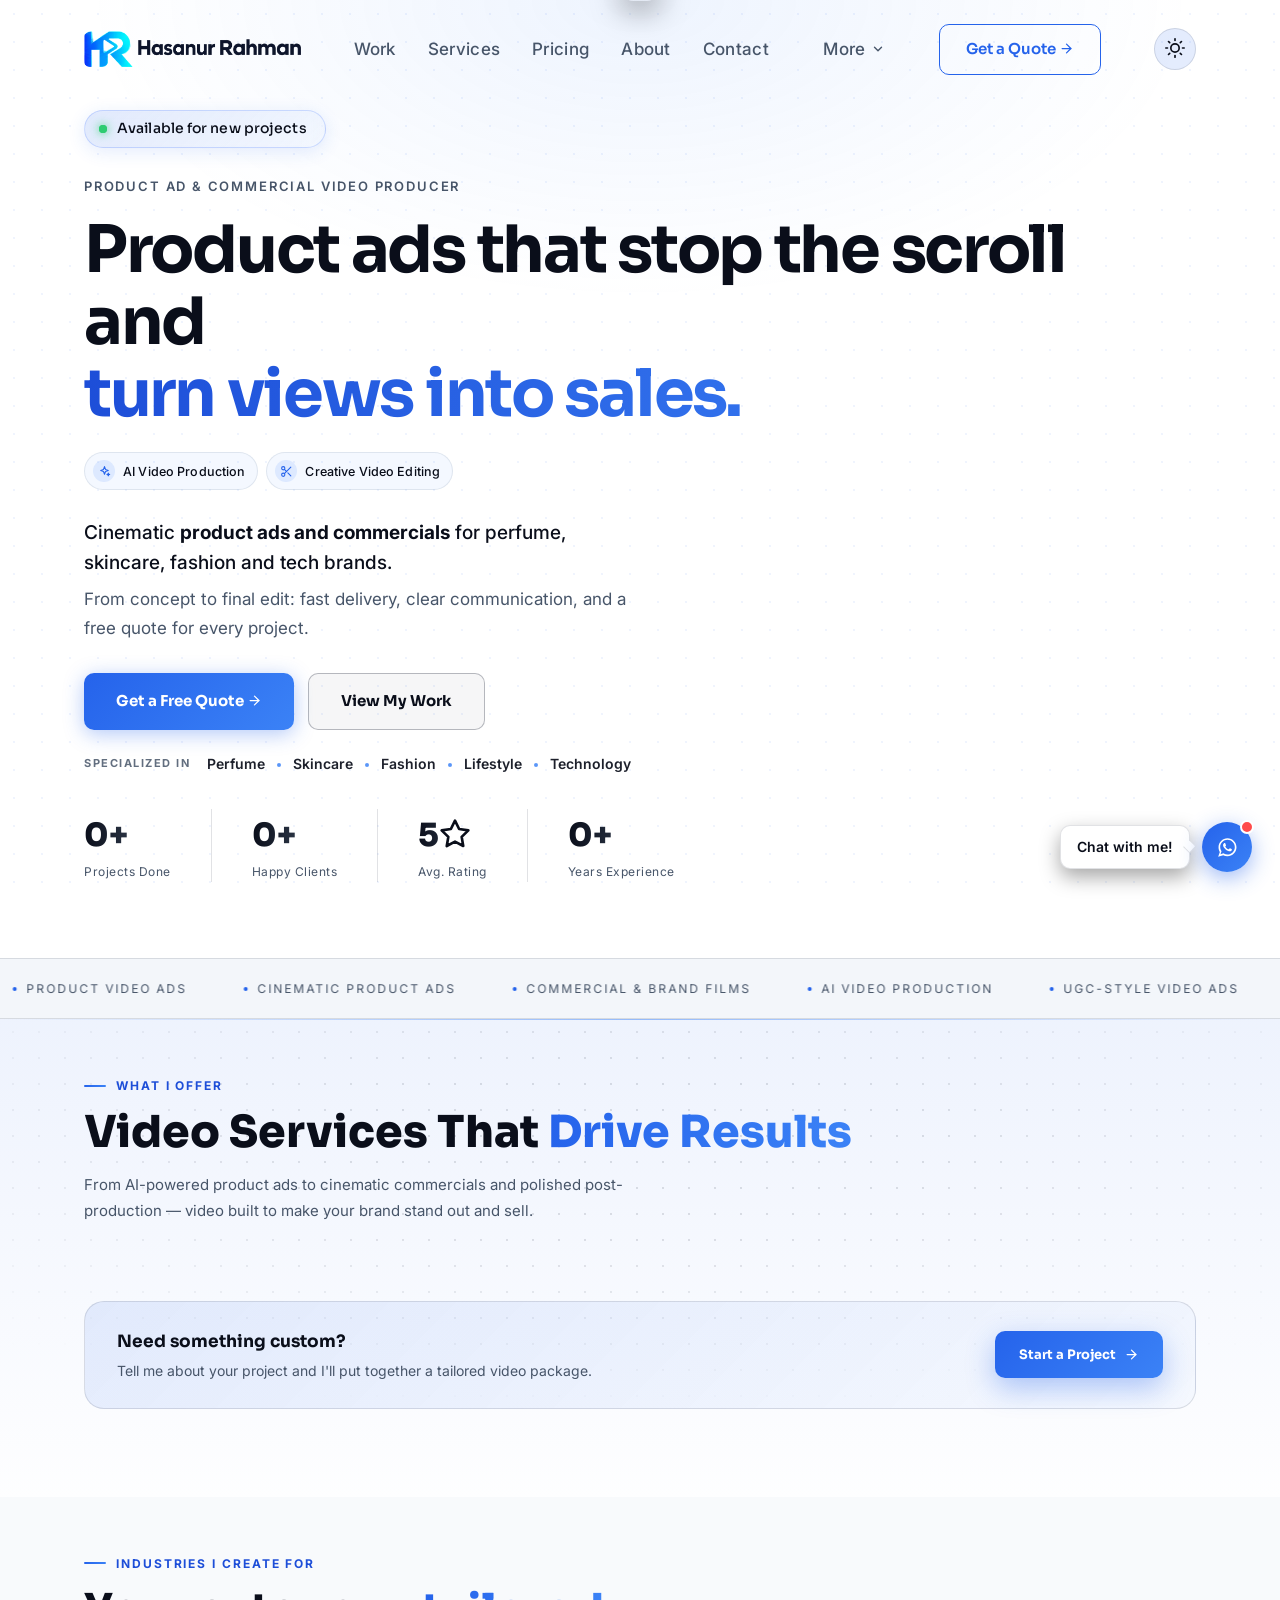
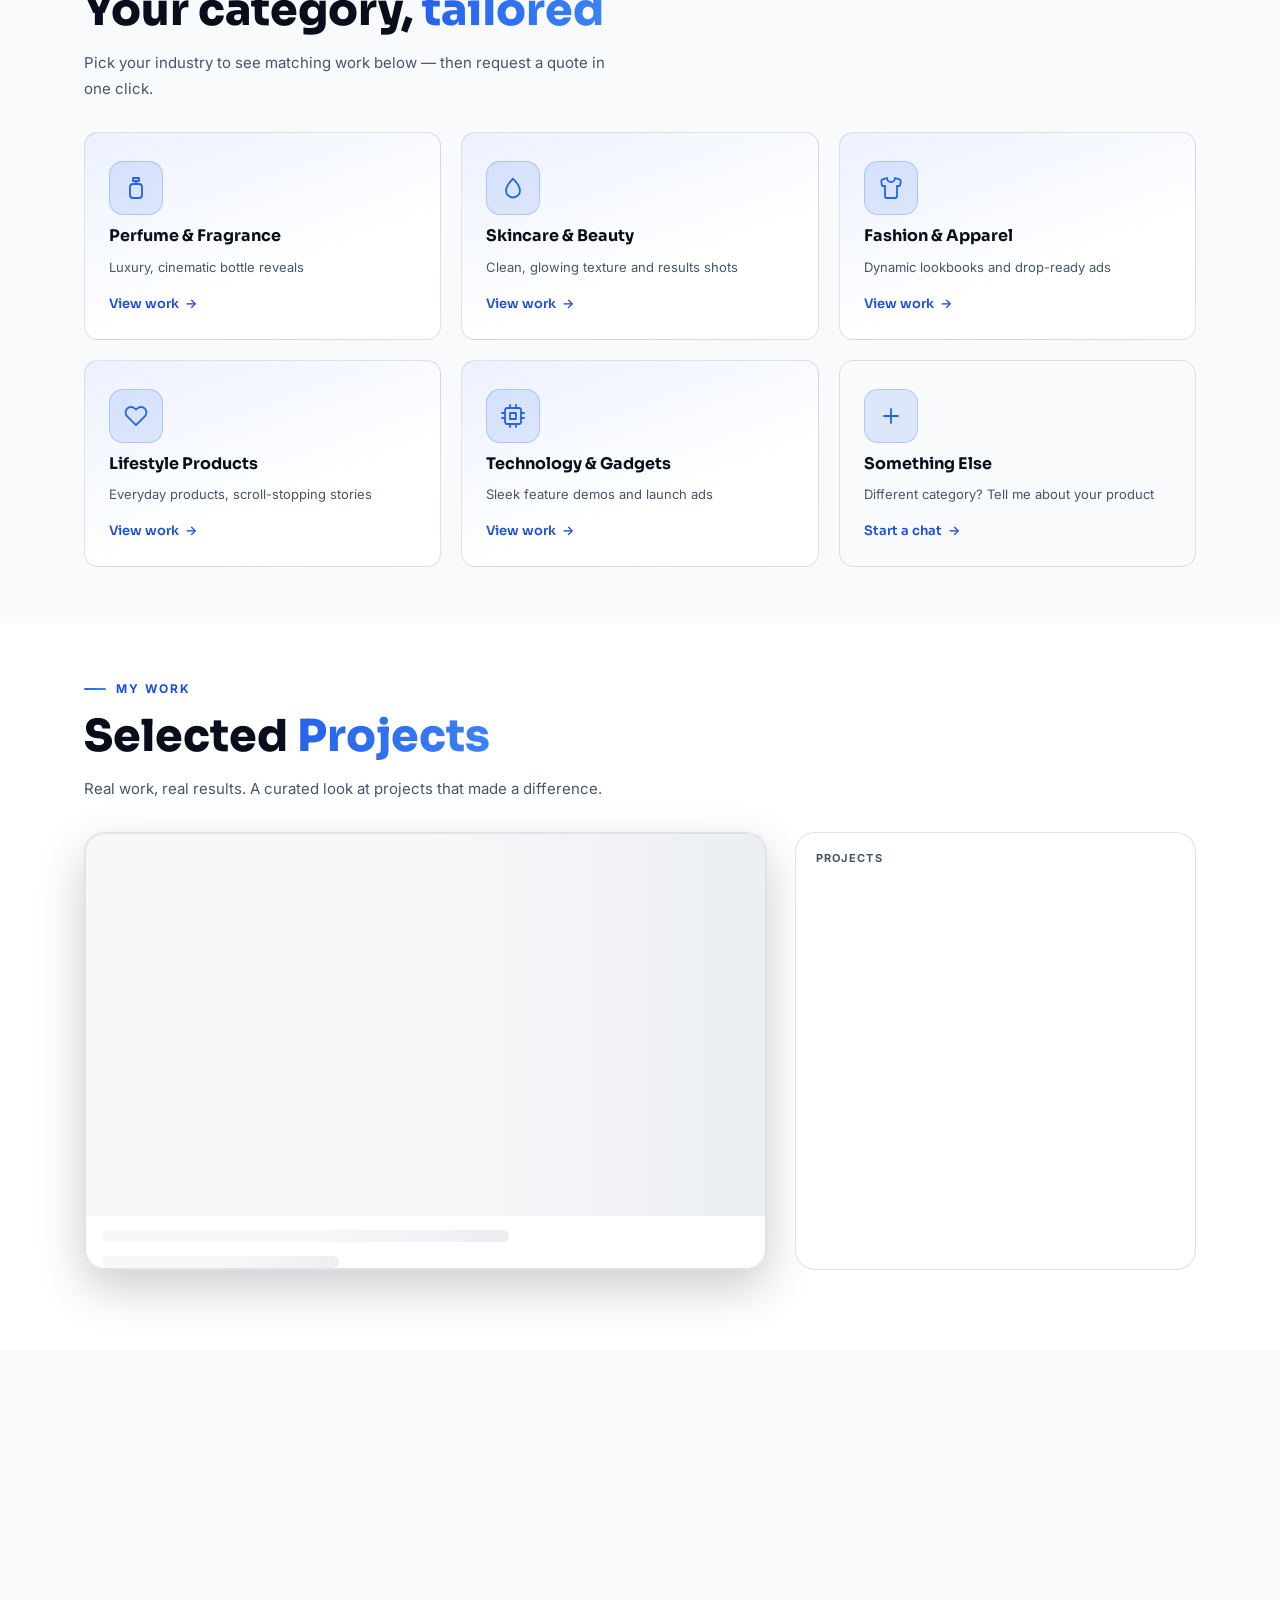
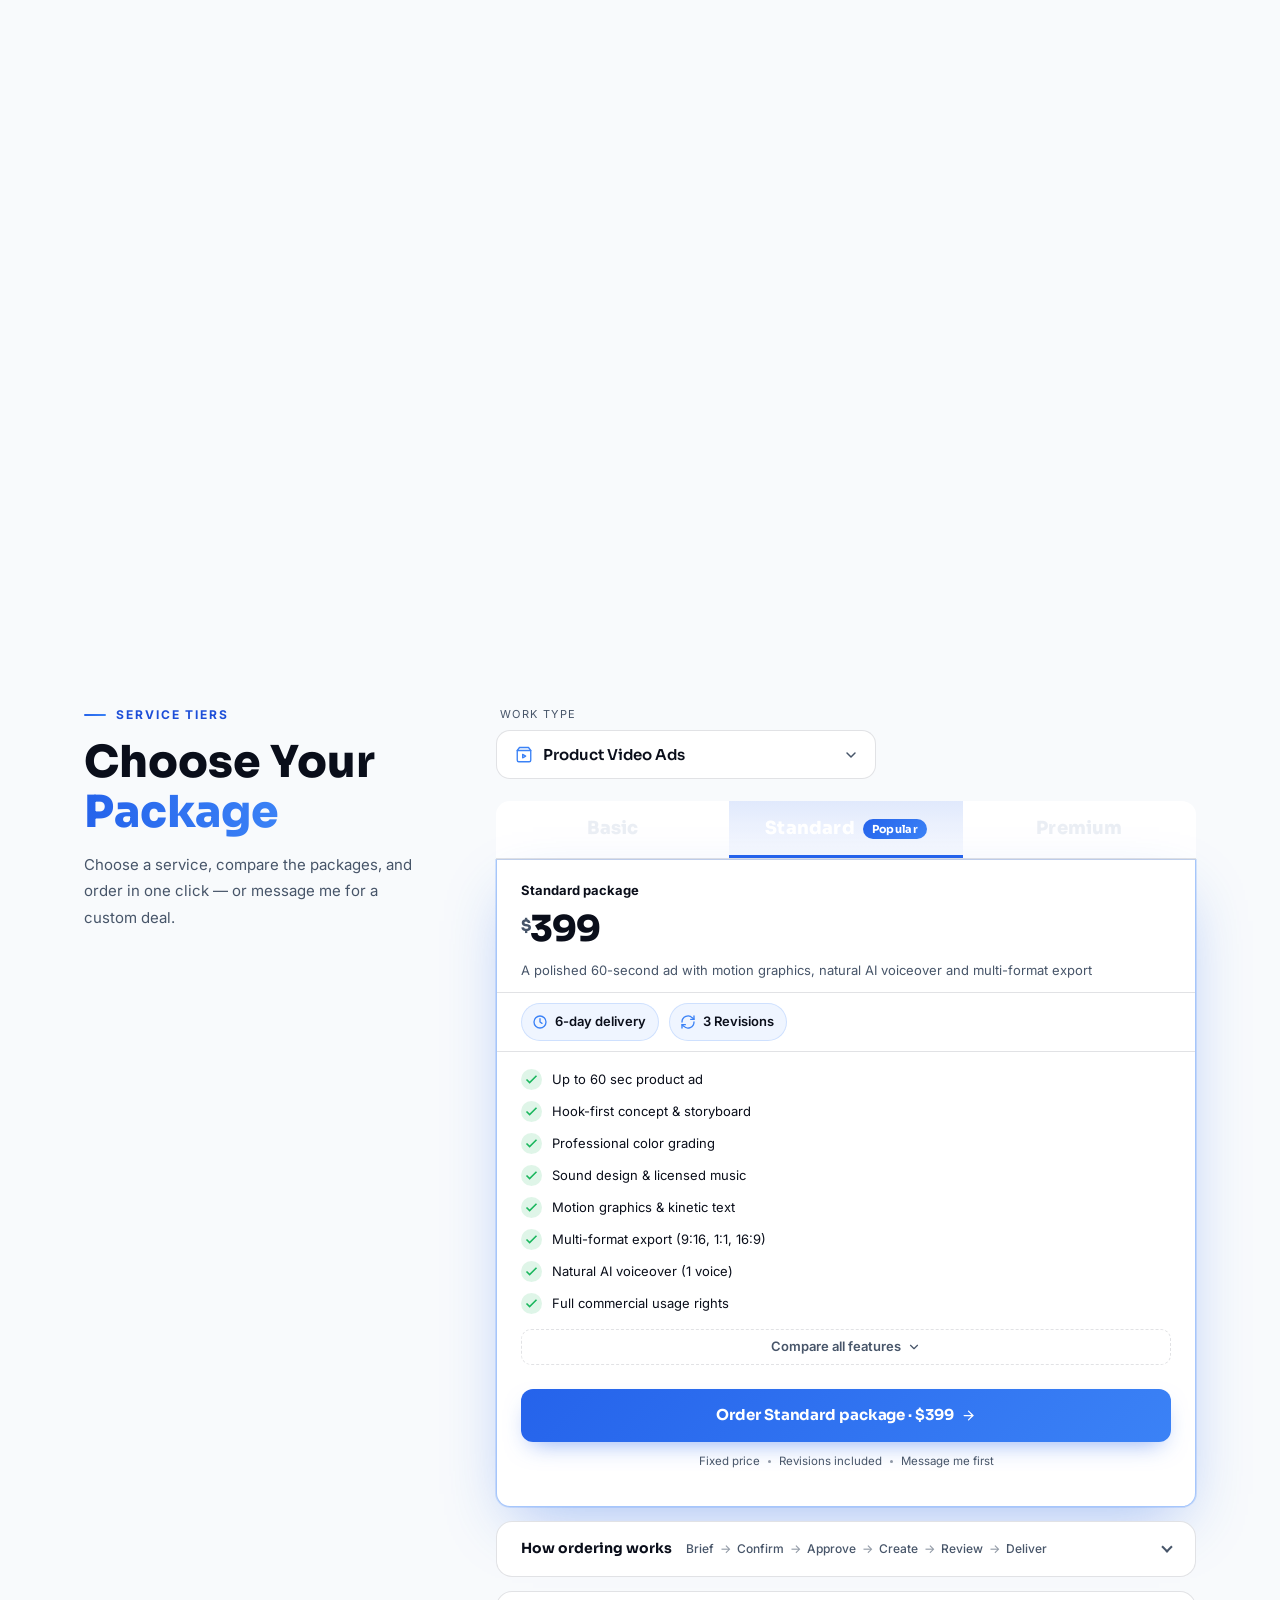
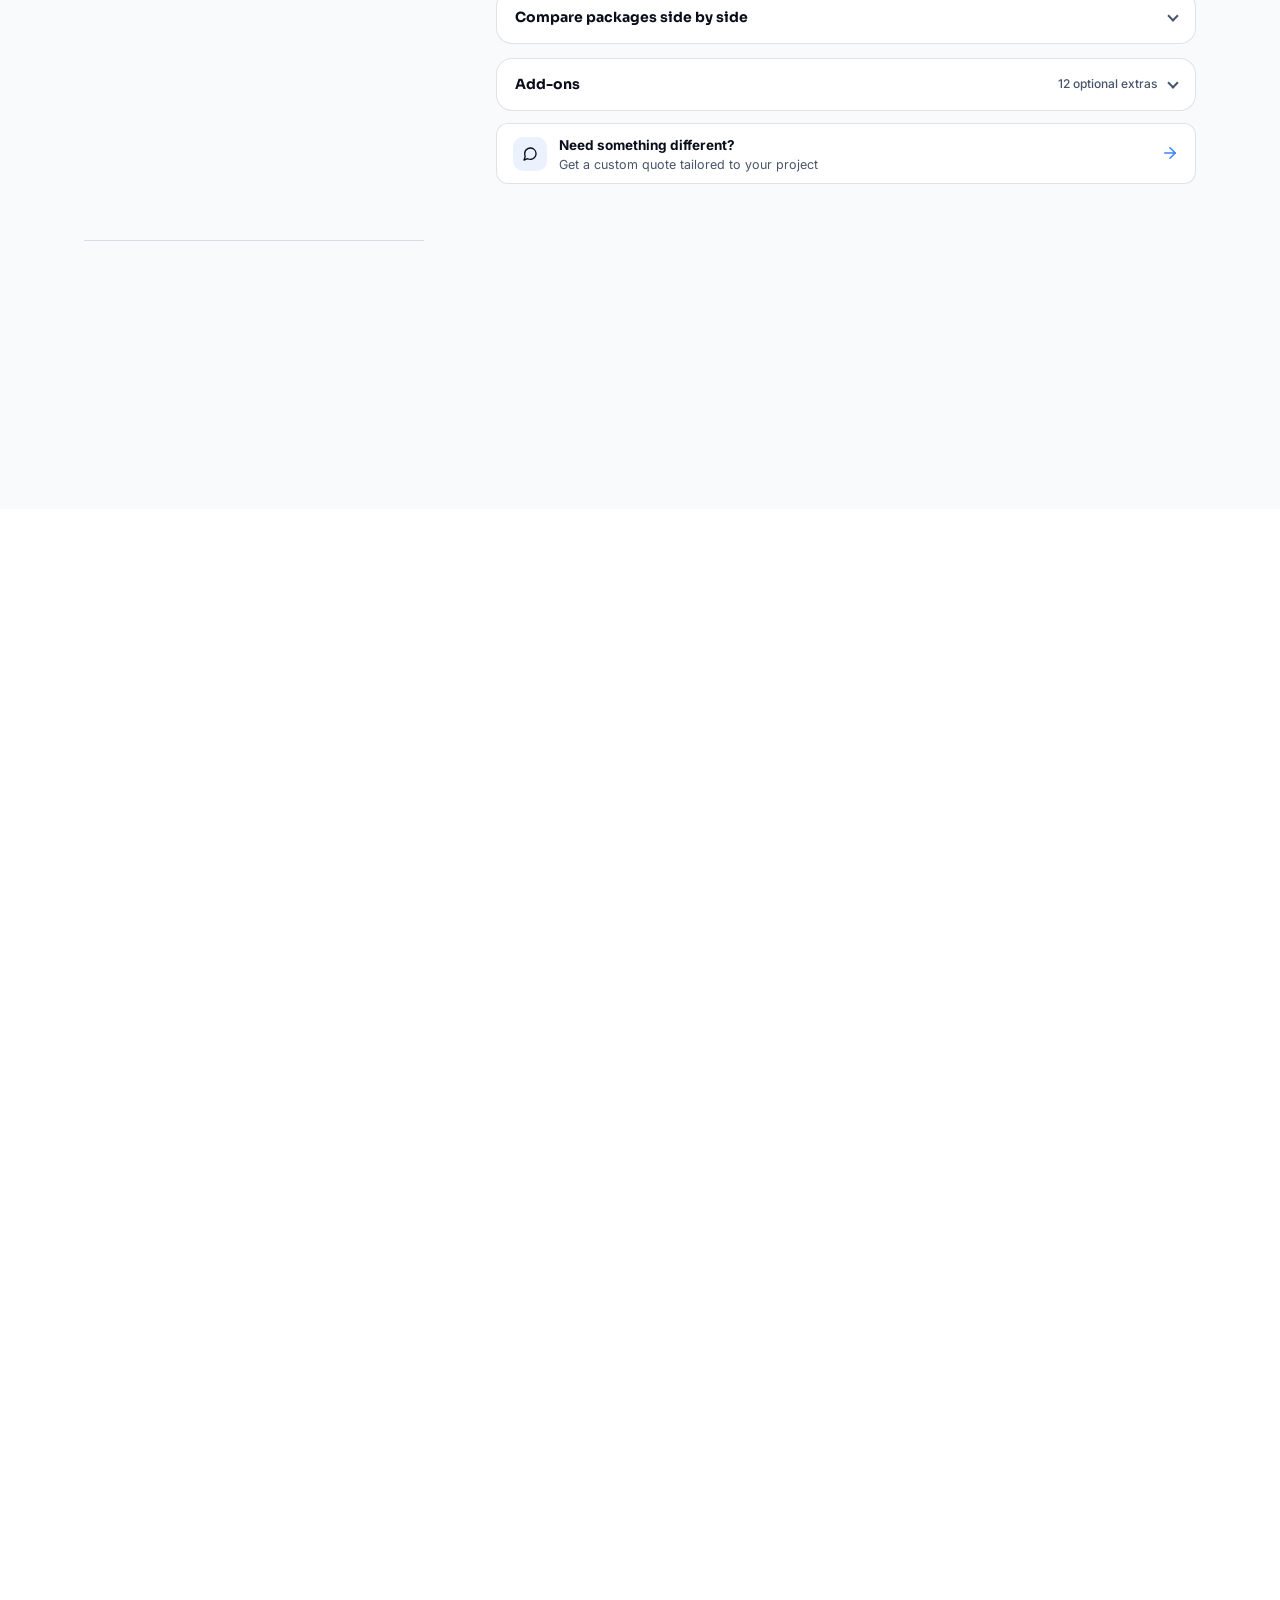
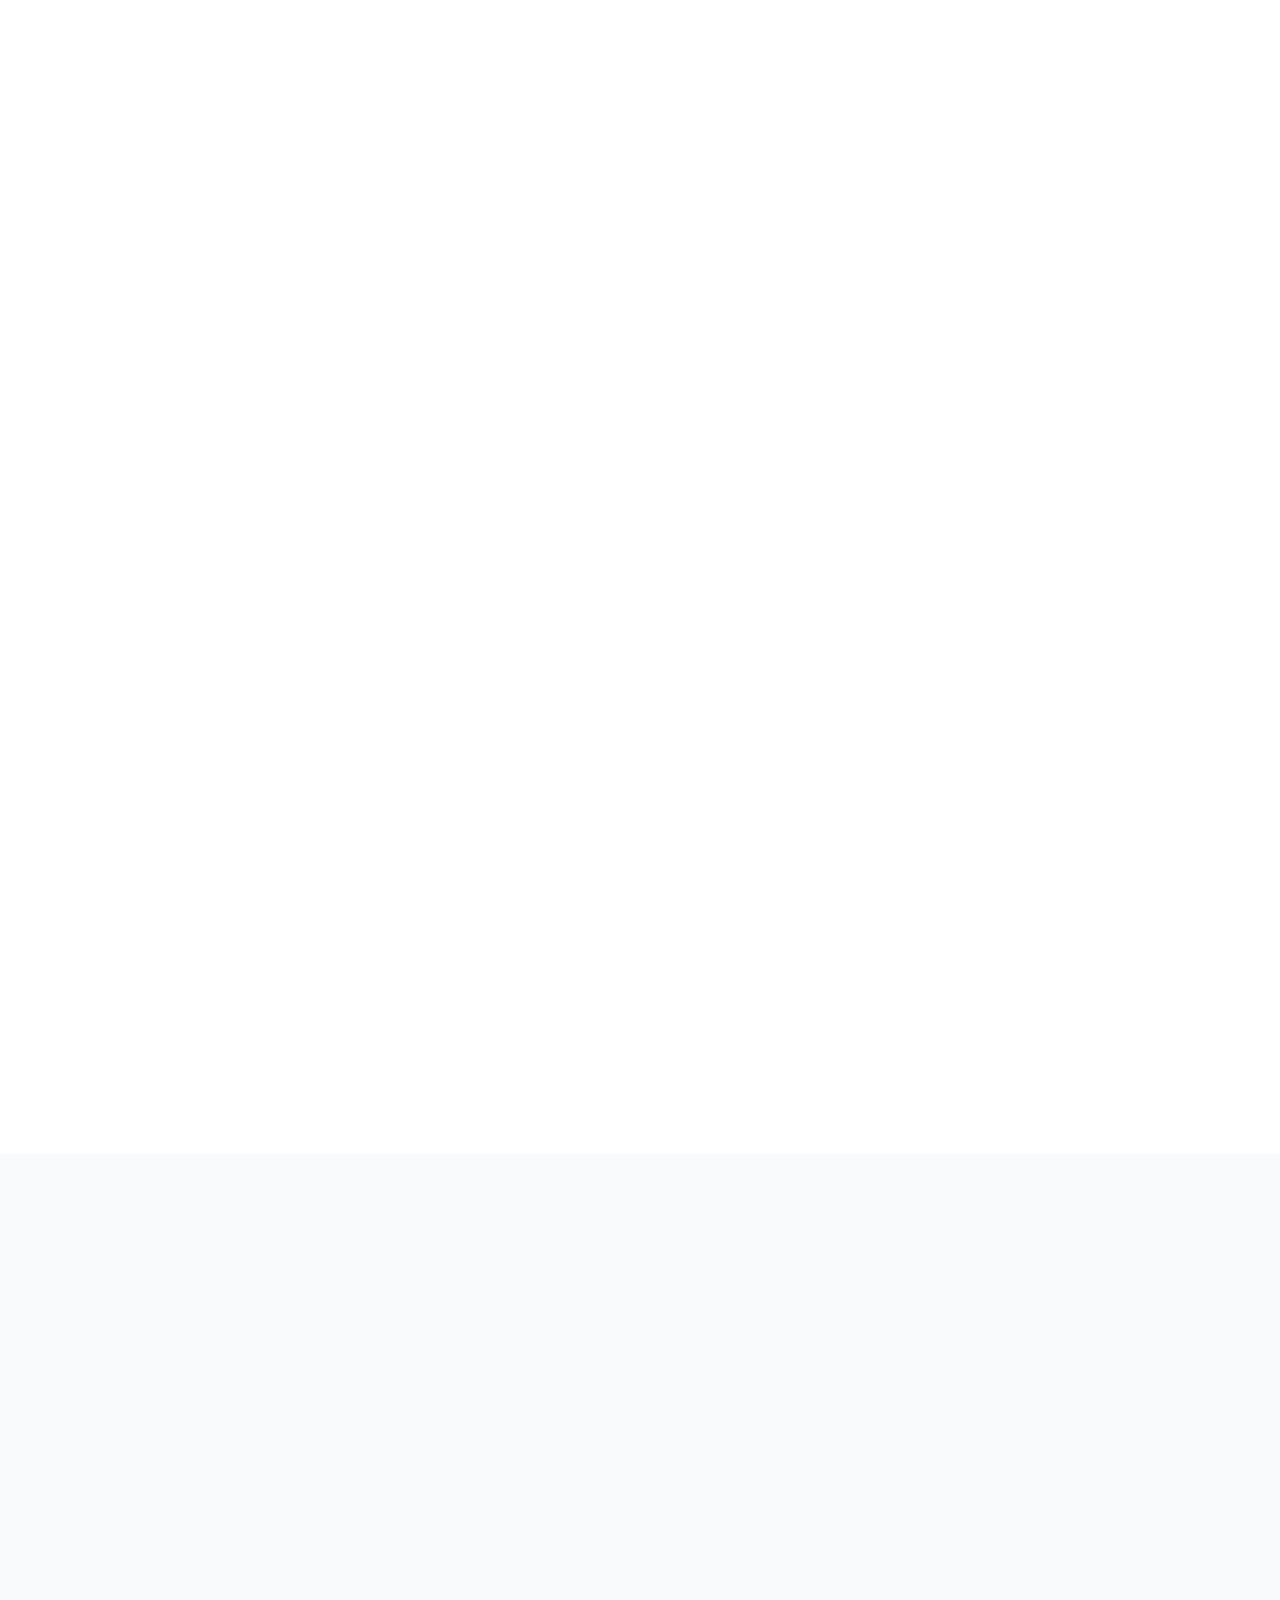
==== commit 5b1eac33: "Add files via upload" ====
--- a/index.html
+++ b/index.html
@@ -4707,7 +4707,7 @@
 #contactFormBox .form-group{gap:6px;}
 #contactFormBox .form-label{margin-bottom:0;}
 #contactFormBox .form-input{padding:0 16px;height:46px;box-sizing:border-box;border-radius:12px;}
-#contactFormBox select.form-input{padding-right:36px;}
+#contactFormBox select.form-input{padding-right:36px;text-overflow:ellipsis;white-space:nowrap;}
 #contactFormBox .form-textarea{padding:12px 16px;height:96px;min-height:96px;resize:vertical;border-radius:12px;}
 #contactFormBox .form-submit{padding:14px;border-radius:12px;}
 .cf-grid{display:grid;grid-template-columns:1fr;gap:12px;}
@@ -4879,7 +4879,7 @@
 .pm-copy.copied{color:#16a34a;border-color:#16a34a;}
 .pm-copy:focus-visible,.pm-steps summary:focus-visible{outline:2px solid var(--indigo);outline-offset:2px;}
 .pm-help{margin:8px 0;font-size:12.5px;line-height:1.6;color:var(--muted);}
-.pm-sub{margin:12px 0 2px;font-size:11px;font-weight:800;letter-spacing:.06em;text-transform:uppercase;color:var(--indigo);}
+.pm-sub{margin:14px 0 2px;font-size:12.5px;font-weight:800;color:var(--indigo);}
 .pm-steps{margin:6px 0 4px;border:1px solid var(--border);border-radius:10px;overflow:hidden;}
 .pm-steps summary{cursor:pointer;padding:10px 12px;font-size:13px;font-weight:700;color:var(--white);list-style:none;}
 .pm-steps summary::-webkit-details-marker{display:none;}
@@ -4887,6 +4887,7 @@
 .pm-steps li{margin-top:5px;}
 .pm-steps b{color:var(--white);}
 .pm-top-note{margin:0 0 14px;}
+.pm-method-card.pm-highlight{border-color:var(--indigo);box-shadow:0 0 0 3px rgba(37,99,235,.2);}
 /* theme-aware modal (it used a fixed dark background, which made the text unreadable in light mode) */
 .pm-modal{background:var(--card);}
 .pm-method-card{background:rgba(37,99,235,.04);}
@@ -5832,6 +5833,8 @@
             </optgroup>
             <optgroup label="International">
               <option value="PayPal (via Xoom)">PayPal (via Xoom)</option>
+              <option value="Remitly">Remitly</option>
+              <option value="Western Union / MoneyGram / Ria / Xpress Money">Western Union / MoneyGram / Ria / Xpress Money</option>
               <option value="Bank Transfer (SWIFT)">Bank Transfer (SWIFT)</option>
               <option value="Fiverr / Upwork Escrow">Fiverr / Upwork Escrow</option>
             </optgroup>
@@ -6273,6 +6276,12 @@
         <div class="pm-method-card" id="pmCard-paypalxoom">
           <div class="pm-method-head"><span class="pm-method-icon" style="background:rgba(0,69,124,0.12);color:#0070ba;">P</span><span class="pm-method-name">PayPal (via Xoom)</span></div>
         </div>
+        <div class="pm-method-card" id="pmCard-remitly">
+          <div class="pm-method-head"><span class="pm-method-icon" style="background:rgba(14,165,233,0.12);color:#0284c7;">R</span><span class="pm-method-name">Remitly</span></div>
+        </div>
+        <div class="pm-method-card" id="pmCard-moneytransfer">
+          <div class="pm-method-head"><span class="pm-method-icon" style="background:rgba(245,158,11,0.14);color:#d97706;">MT</span><span class="pm-method-name">Western Union / MoneyGram / Ria / Xpress Money</span></div>
+        </div>
         <div class="pm-method-card" id="pmCard-bankwire">
           <div class="pm-method-head"><span class="pm-method-icon" style="background:rgba(59,130,246,0.12);color:#3b82f6;">B</span><span class="pm-method-name">Bank Transfer (SWIFT)</span></div>
         </div>
@@ -7376,7 +7385,7 @@
   { q: 'Which industries do you work with?', a: 'Mostly perfume, skincare, fashion, lifestyle, and technology products — but the process works for any product that needs a polished, attention-grabbing ad. Share your category and I will suggest the right approach.' },
   { q: 'Do you use AI in your production?', a: 'Yes. My workflow combines AI-powered video production with creative direction, visual storytelling, sound design, voiceovers, and professional editing — so the final result feels cohesive and brand-focused, not generic.' },
   { q: 'What tools do you use?', a: 'Adobe Premiere Pro, After Effects, and DaVinci Resolve for editing and finishing; AI tools such as Midjourney, Google Flow, Runway, and Kling for visuals; and ElevenLabs for voiceovers when needed.' },
-  { q: 'What payment methods do you accept?', a: 'Bangladesh clients can pay via bKash, Nagad, Rocket, or bank transfer. International clients can pay via PayPal (through Xoom) or international bank transfer (SWIFT). Orders placed on Fiverr or Upwork are paid through those platforms. Pricing is project-based and agreed upfront, with no hidden fees.' },
+  { q: 'What payment methods do you accept?', a: 'Bangladesh clients can pay via bKash, Nagad, Rocket, or bank transfer. International clients can pay via PayPal (through Xoom), Remitly, Western Union, MoneyGram, Ria, Xpress Money, or international bank transfer (SWIFT). Orders placed on Fiverr or Upwork are paid through those platforms. Pricing is project-based and agreed upfront, with no hidden fees.' },
   { q: 'Can I see examples of your previous work?', a: 'Yes. The portfolio above shows selected projects, and I can share additional samples for your industry during our first conversation. Just ask.' },
   { q: 'Do you work with international clients?', a: "Yes. I work with clients from the US, UK, Europe, the Middle East, Canada, and Australia. I'm fluent in English and communicate clearly across time zones, and I work remotely by default." },
   { q: 'Will I own the rights to the final work?', a: 'Yes. Upon full payment, all rights to the final delivered video transfer to you. I retain the right to display work in my portfolio unless you require confidentiality, which I fully respect.' },
@@ -8407,16 +8416,51 @@
 })();
 
 // ===== AUTO-REPLY EMAIL: PAYMENT NOTE =====
-// The auto-reply no longer contains any bKash / Nagad / Rocket / bank details. Those are shown on the website
-// (Contact options -> Payment options). The email only points there and repeats the safety note.
-function buildPaymentNoteBlock() {
-  const url = 'https://vapxhasan.github.io/#payment';
+// The auto-reply never contains account numbers. It links to the payment modal on the website, opened straight
+// on the method the client picked in the form (or on all options when they did not pick one). A custom method
+// typed under "Other" gets a short "I will get back to you very soon" instead.
+const PM_EMAIL_METHODS = {
+  'bkash': ['bkash', 'bKash'],
+  'nagad': ['nagad', 'Nagad'],
+  'rocket': ['rocket', 'Rocket'],
+  'bank transfer': ['banktransfer', 'Bank Transfer'],
+  'paypal (via xoom)': ['paypalxoom', 'PayPal (via Xoom)'],
+  'remitly': ['remitly', 'Remitly'],
+  'western union / moneygram / ria / xpress money': ['moneytransfer', 'Western Union / MoneyGram / Ria / Xpress Money'],
+  'bank transfer (swift)': ['bankwire', 'Bank Transfer (SWIFT)']
+};
+function buildPaymentNoteBlock(method) {
+  const site = 'https://vapxhasan.github.io/';
+  const esc = t => String(t == null ? '' : t).replace(/&/g, '&amp;').replace(/</g, '&lt;').replace(/>/g, '&gt;').replace(/"/g, '&quot;');
+  const raw = String(method || '').trim();
+  const key = raw.toLowerCase().replace(/\s+/g, ' ');
+  const text = (html) => '<div style="font-size:13px;color:#e5e9f0;line-height:20px;">' + html + '</div>';
+  const button = (label, href) => '<div style="margin-top:12px;"><a href="' + href + '" style="display:inline-block;padding:10px 16px;background-color:#2563EB;color:#ffffff;border-radius:8px;font-size:13px;font-weight:700;text-decoration:none;">' + esc(label) + '</a></div>';
+  const textLink = (label, href) => '<div style="margin-top:10px;font-size:12.5px;"><a href="' + href + '" style="color:#60a5fa;text-decoration:underline;">' + esc(label) + '</a></div>';
+  const strong = t => '<b style="color:#ffffff;">' + esc(t) + '</b>';
+  const all = site + '#payment';
+  let body;
+  if (PM_EMAIL_METHODS[key]) {
+    const m = PM_EMAIL_METHODS[key];
+    body = text('You chose ' + strong(m[1]) + ' as your preferred payment method. Once we have agreed on the scope, timeline and price, you can see everything you need for it on my website, along with every other option.') +
+           button('View ' + m[1] + ' payment details', site + '#payment-' + m[0]) +
+           textLink('See all payment options', all);
+  } else if (key === 'fiverr / upwork escrow') {
+    body = text('You chose ' + strong('Fiverr / Upwork') + ', so payment is handled through that platform when we start. There is nothing for you to do right now. If you would like to pay another way, every option is listed on my website.') +
+           button('View payment options', all);
+  } else if (!key || key === 'no preference') {
+    body = text('You have not picked a payment method yet, and that is fine. Once we have agreed on the scope, timeline and price, you can see every option on my website and choose the one that suits you.') +
+           button('View payment options', all);
+  } else {
+    const shown = esc(raw.length > 80 ? raw.slice(0, 80) + '\u2026' : raw);
+    body = text('You mentioned ' + '<b style="color:#ffffff;">' + shown + '</b> as your preferred payment method. Thank you for letting me know. I will get back to you very soon to confirm how we can handle it. In the meantime, you can see the payment options I currently support.') +
+           button('View payment options', all);
+  }
   return (
     '<table role="presentation" width="100%" cellpadding="0" cellspacing="0" border="0" style="background-color:#0b0f1e;border:1px solid #232b3d;border-radius:10px;margin:16px 0;">' +
       '<tr><td style="padding:16px 18px;">' +
         '<div style="font-size:13px;color:#6b7488;margin-bottom:8px;">Payment</div>' +
-        '<div style="font-size:13px;color:#e5e9f0;line-height:20px;">Once we have agreed on the scope, timeline and price, you can find every payment option on my website.</div>' +
-        '<div style="margin-top:12px;"><a href="' + url + '" style="display:inline-block;padding:10px 16px;background-color:#2563EB;color:#ffffff;border-radius:8px;font-size:13px;font-weight:700;text-decoration:none;">View payment options</a></div>' +
+        body +
         '<div style="margin-top:14px;font-size:12px;line-height:18px;color:#f59e0b;">I will never ask for your OTP, PIN or password. If you face any problem while paying, just reply to this email or message me on WhatsApp.</div>' +
       '</td></tr>' +
     '</table>'
@@ -8556,7 +8600,7 @@
   }
 
   // Auto-reply email: a short payment note only (no account numbers) — details live on the website.
-  const payment_instructions_block = buildPaymentNoteBlock();
+  const payment_instructions_block = buildPaymentNoteBlock(payment_method);
 
   const templateParams = {
     from_name:            name,
@@ -9056,8 +9100,19 @@
   return '<div class="pm-row"><span class="pm-k">' + pmEsc(label) + '</span><span class="pm-v">' + pmEsc(value) + '</span>' +
     (copy ? '<button type="button" class="pm-copy" data-copy="' + pmEsc(value) + '" aria-label="Copy ' + pmEsc(label) + '">Copy</button>' : '') + '</div>';
 }
+function pmSteps(title, items) {
+  return '<details class="pm-steps"><summary>' + title + '</summary><ol>' + items.map(i => '<li>' + i + '</li>').join('') + '</ol></details>';
+}
+// Recipient details shown for every "send to Bangladesh" service (Xoom, Remitly, Western Union & co.).
+function pmRecipient(verb) {
+  const b = PAYMENT_DATA.bank, x = PAYMENT_DATA.xoomBkash;
+  return '<div class="pm-sub">If ' + verb + ' to bKash</div>' +
+      pmRow('Mobile number', x.mobile, true) + pmRow('Account type', 'Personal wallet') + pmRow('First name', x.firstName) + pmRow('Last name', x.lastName) +
+    '<div class="pm-sub">If ' + verb + ' to bank</div>' +
+      pmRow('Bank', b.name) + pmRow('Account name', b.beneficiary) + pmRow('Account number', b.account, true) + pmRow('Branch', b.branch);
+}
 function renderPaymentDetails() {
-  const b = PAYMENT_DATA.bank, x = PAYMENT_DATA.xoomBkash;
+  const b = PAYMENT_DATA.bank;
   const put = (id, html) => {
     const card = document.getElementById('pmCard-' + id);
     if (!card) return;
@@ -9072,17 +9127,34 @@
   put('bankwire', bankRows + pmRow('SWIFT code', b.swift, true) + pmRow('Branch', b.branch) + pmRow('Country', 'Bangladesh'));
   put('paypalxoom',
     '<p class="pm-help">Pay with your PayPal balance, a linked bank account or a card. Xoom (a PayPal service) sends it to my bKash wallet or Islami Bank account.</p>' +
-    '<details class="pm-steps"><summary>How to pay via Xoom &middot; 5 steps</summary><ol>' +
-      '<li>Open <b>xoom.com</b> or the Xoom app and log in with your PayPal account.</li>' +
-      '<li>Choose <b>Bangladesh</b> as the receiver country and enter the amount in USD.</li>' +
-      '<li>Pick a receiving method: <b>Mobile Wallet &rarr; bKash</b> or <b>Bank Deposit &rarr; Islami Bank Bangladesh PLC</b>.</li>' +
-      '<li>Enter my recipient details (below), matching the method you chose.</li>' +
-      '<li>Choose your funding source, review everything and confirm.</li></ol></details>' +
-    '<div class="pm-sub">If paying to bKash</div>' +
-      pmRow('Mobile number', x.mobile, true) + pmRow('Account type', 'Personal wallet') + pmRow('First name', x.firstName) + pmRow('Last name', x.lastName) +
-    '<div class="pm-sub">If paying to bank</div>' +
-      pmRow('Bank', b.name) + pmRow('Account name', b.beneficiary) + pmRow('Account number', b.account, true) + pmRow('Branch', b.branch) +
+    pmSteps('How to pay via Xoom &middot; 5 steps', [
+      'Open <b>xoom.com</b> or the Xoom app and log in with your PayPal account.',
+      'Choose <b>Bangladesh</b> as the receiver country and enter the amount in USD.',
+      'Pick a receiving method: <b>Mobile Wallet &rarr; bKash</b> or <b>Bank Deposit &rarr; Islami Bank Bangladesh PLC</b>.',
+      'Enter my recipient details (below), matching the method you chose.',
+      'Choose your funding source, review everything and confirm.']) +
+    pmRecipient('paying') +
     '<p class="pm-help">bKash is usually instant. Bank deposits take from instant to a few hours. Fees are typically low or zero when funded from a PayPal balance or linked bank account.</p>');
+  put('remitly',
+    '<p class="pm-help">Send from the Remitly app or website. Choose bKash (mobile wallet) or bank deposit as the delivery method, where available in your country.</p>' +
+    pmSteps('How to pay via Remitly &middot; 5 steps', [
+      'Open Remitly and choose <b>Bangladesh</b> as the destination country.',
+      'Enter the amount and pick a delivery method: <b>bKash (mobile wallet)</b> or <b>bank deposit</b>.',
+      'Enter my recipient details (below) exactly as shown.',
+      'Choose how you pay (bank account, debit or credit card) and confirm the transfer.',
+      'Send me the transfer reference number or a screenshot of the receipt on WhatsApp so I can confirm it.']) +
+    pmRecipient('sending') +
+    '<p class="pm-help">Fees, the exchange rate and the delivery time depend on your sending country and are shown by Remitly before you confirm.</p>');
+  put('moneytransfer',
+    '<p class="pm-help">Use whichever of these services is available in your country. In the app or on the website, choose a bank deposit or a mobile wallet (bKash) to Bangladesh. The options shown depend on the service and your country.</p>' +
+    pmSteps('How to pay &middot; 5 steps', [
+      'Open <b>Western Union, MoneyGram, Ria or Xpress Money</b> (app or website) and choose <b>Bangladesh</b> as the destination.',
+      'Enter the amount and select <b>bank deposit</b> or <b>mobile wallet (bKash)</b> as the delivery method.',
+      'Enter my recipient details (below) exactly as shown.',
+      'Pay with your preferred method and confirm the transfer.',
+      'Send me the tracking or reference number (for example the MTCN for Western Union) or a screenshot of the receipt on WhatsApp.']) +
+    pmRecipient('sending') +
+    '<p class="pm-help">Fees, the exchange rate and the delivery time are shown by the service before you confirm.</p>');
 }
 document.addEventListener('click', function (e) {
   const btn = e.target.closest && e.target.closest('.pm-copy');
@@ -9092,13 +9164,29 @@
   if (navigator.clipboard && navigator.clipboard.writeText) navigator.clipboard.writeText(text).then(done, () => {});
   else { const t = document.createElement('textarea'); t.value = text; t.style.position = 'fixed'; t.style.opacity = '0'; document.body.appendChild(t); t.select(); try { document.execCommand('copy'); done(); } catch (err) {} document.body.removeChild(t); }
 });
-function openPaymentModal() {
+// openPaymentModal()        -> "Where are you paying from?" screen (all options)
+// openPaymentModal('bkash') -> straight to that method: region step skipped, card highlighted with its details open
+function openPaymentModal(method) {
   renderPaymentDetails();
-  showPaymentStep('region');
   document.getElementById('paymentModalOverlay').classList.add('open');
-}
-// The link in the auto-reply email ends in #payment, so open the modal when someone arrives that way.
-function pmOpenFromHash() { if (location.hash === '#payment') openPaymentModal(); }
+  const m = (typeof method === 'string' && PM_METHOD_REGION[method]) ? method : null;
+  if (!m) { showPaymentStep('region'); return; }
+  showPaymentRegion(PM_METHOD_REGION[m]);
+  setTimeout(() => {
+    const card = document.getElementById('pmCard-' + m);
+    if (!card) return;
+    const steps = card.querySelector('.pm-steps');
+    if (steps) steps.open = true;
+    card.scrollIntoView({ block: 'center', behavior: 'smooth' });
+    card.classList.add('pm-highlight');
+    setTimeout(() => card.classList.remove('pm-highlight'), 3000);
+  }, 80);
+}
+// Links in the auto-reply email end in #payment or #payment-<method>, so open the modal when someone arrives that way.
+function pmOpenFromHash() {
+  const m = /^#payment(?:-([a-z]+))?$/.exec(location.hash);
+  if (m) openPaymentModal(m[1]);
+}
 if (document.readyState === 'loading') document.addEventListener('DOMContentLoaded', pmOpenFromHash); else pmOpenFromHash();
 window.addEventListener('hashchange', pmOpenFromHash);
 // Opens the modal straight to the relevant region step for a given method,
@@ -9106,11 +9194,11 @@
 // + scrolls to that method's card so the account/number is easy to spot.
 const PM_METHOD_REGION = {
   bkash: 'bd', nagad: 'bd', rocket: 'bd', banktransfer: 'bd',
-  bankwire: 'intl', paypalxoom: 'intl'
+  bankwire: 'intl', paypalxoom: 'intl', remitly: 'intl', moneytransfer: 'intl'
 };
 function closePaymentModal() {
   document.getElementById('paymentModalOverlay').classList.remove('open');
-  if (location.hash === '#payment') { try { history.replaceState(null, '', location.pathname + location.search); } catch (e) {} }
+  if (/^#payment/.test(location.hash)) { try { history.replaceState(null, '', location.pathname + location.search); } catch (e) {} }
 }
 function showPaymentStep(step) {
   document.getElementById('pmStepRegion').style.display = step === 'region' ? 'block' : 'none';
@@ -13807,6 +13895,8 @@
     if (record.process_steps && record.process_steps.length) processSteps = record.process_steps;
     if (record.resume !== undefined) resumeData = record.resume;
     if (record.faqs)           faqs            = record.faqs;
+    // Saved FAQ still on the previous built-in payment wording -> show the updated list of methods (edited answers are left alone).
+    if (Array.isArray(faqs)) faqs = faqs.map(f => (f && f.q === 'What payment methods do you accept?' && f.a === 'Bangladesh clients can pay via bKash, Nagad, Rocket, or bank transfer. International clients can pay via PayPal (through Xoom) or international bank transfer (SWIFT). Orders placed on Fiverr or Upwork are paid through those platforms. Pricing is project-based and agreed upfront, with no hidden fees.') ? Object.assign({}, f, { a: 'Bangladesh clients can pay via bKash, Nagad, Rocket, or bank transfer. International clients can pay via PayPal (through Xoom), Remitly, Western Union, MoneyGram, Ria, Xpress Money, or international bank transfer (SWIFT). Orders placed on Fiverr or Upwork are paid through those platforms. Pricing is project-based and agreed upfront, with no hidden fees.' }) : f);
     if (record.fiv_addons)     fivAddonsLoad(record.fiv_addons);
     if (record.availability_messages && record.availability_messages.length) availabilityMessages = record.availability_messages;
     // Replace old fake-urgency / outdated texts that may already be saved in the database
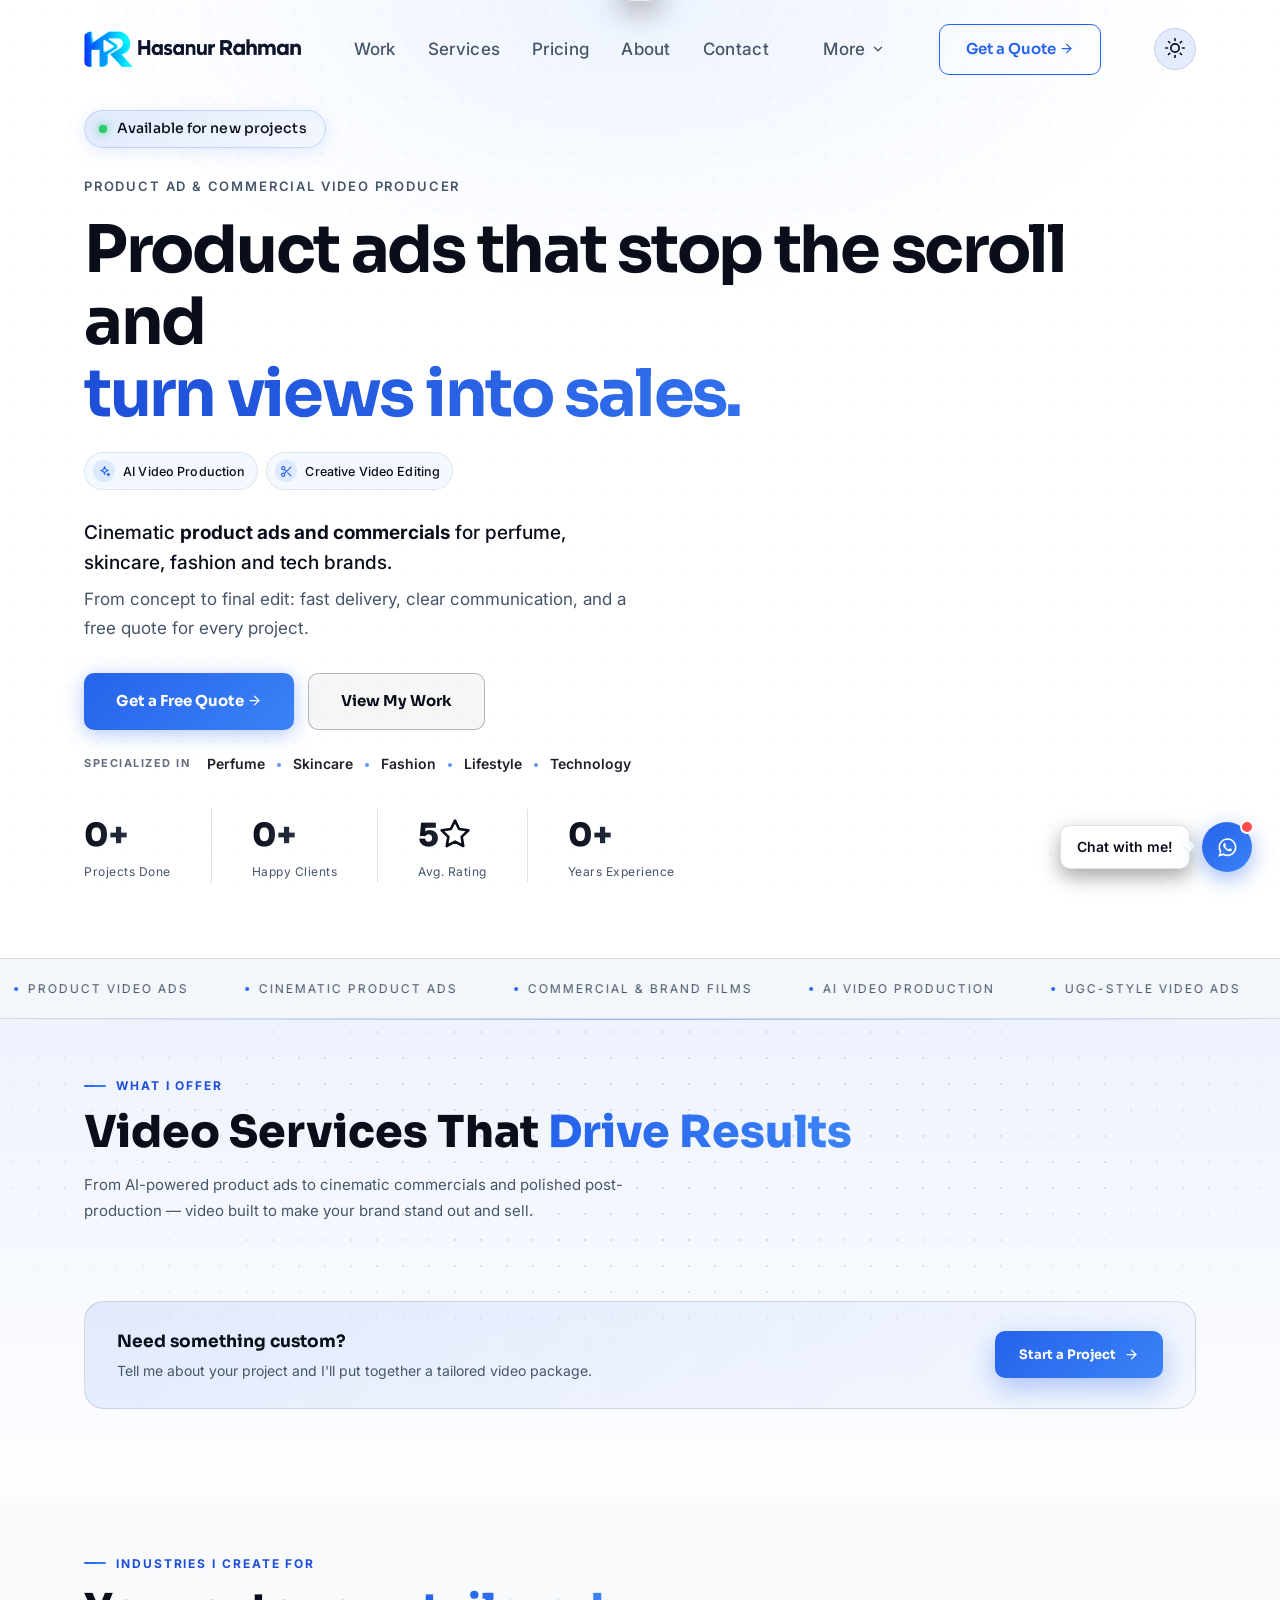
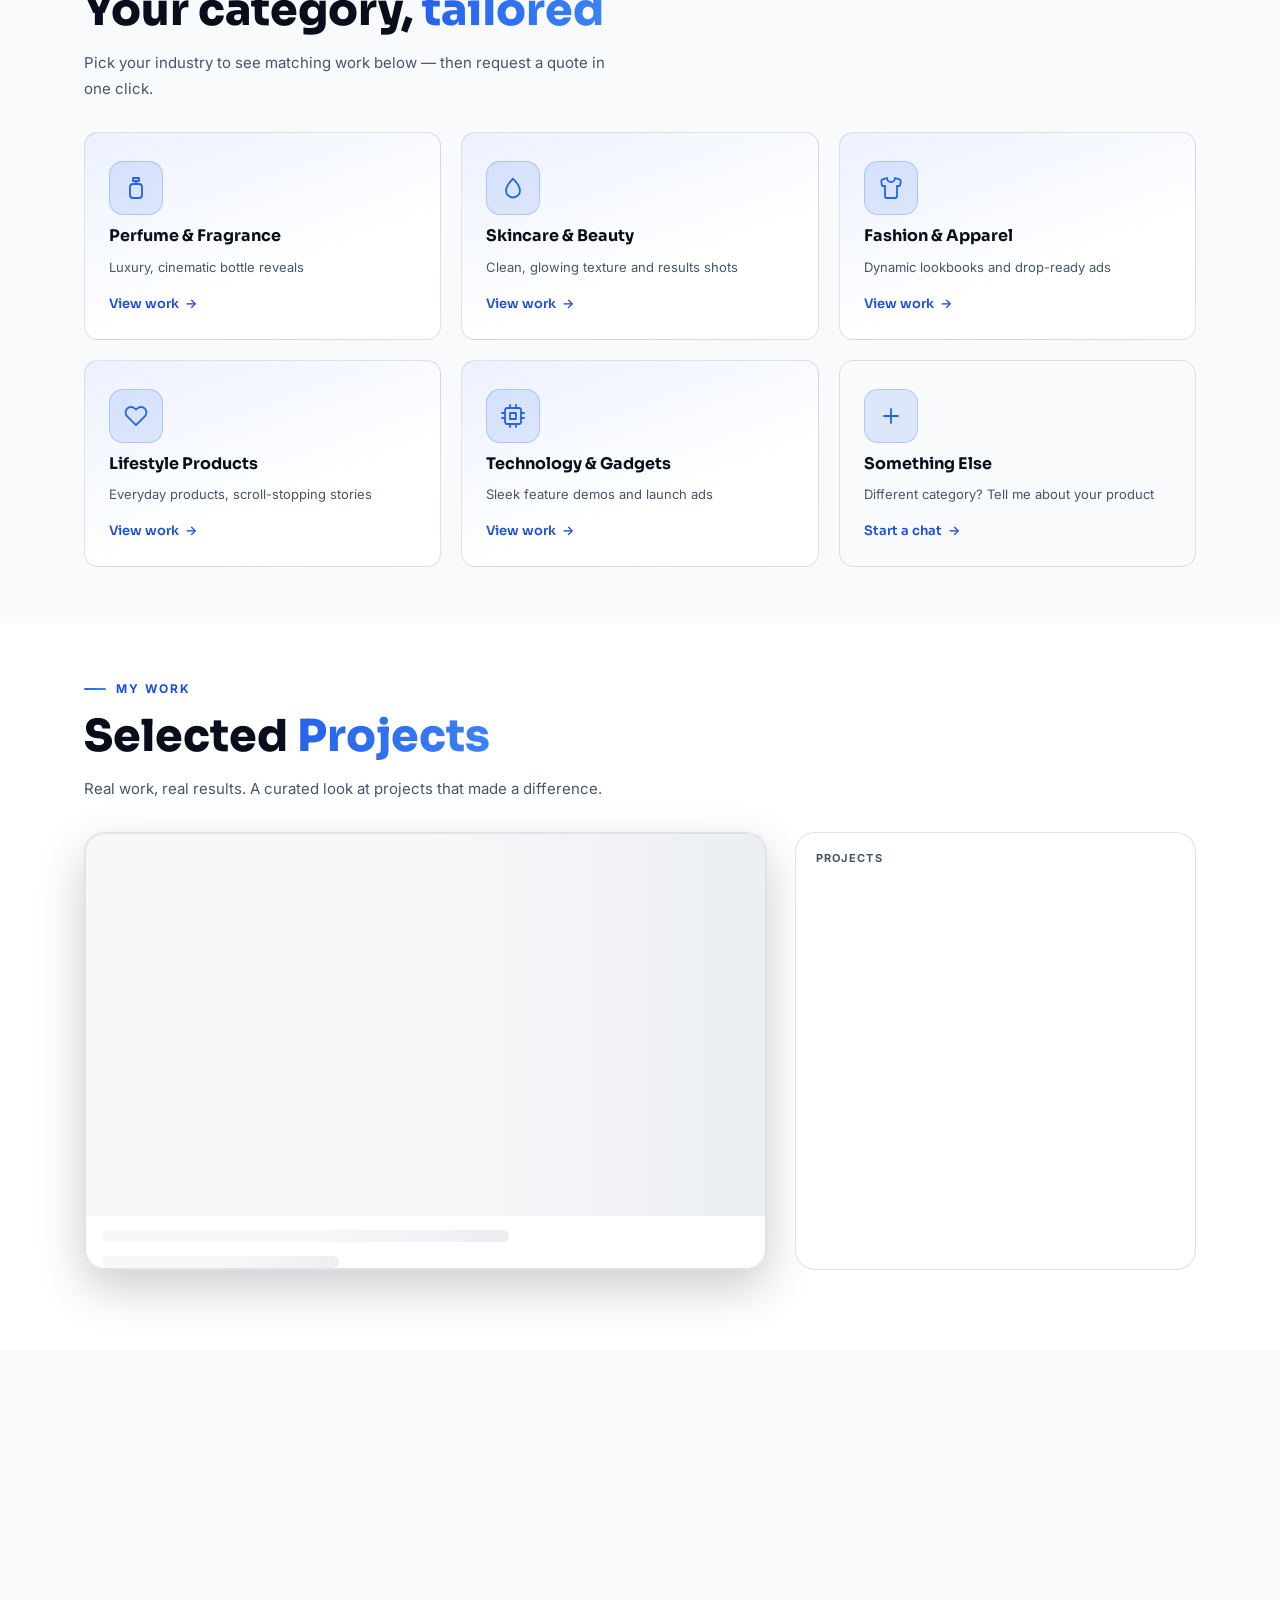
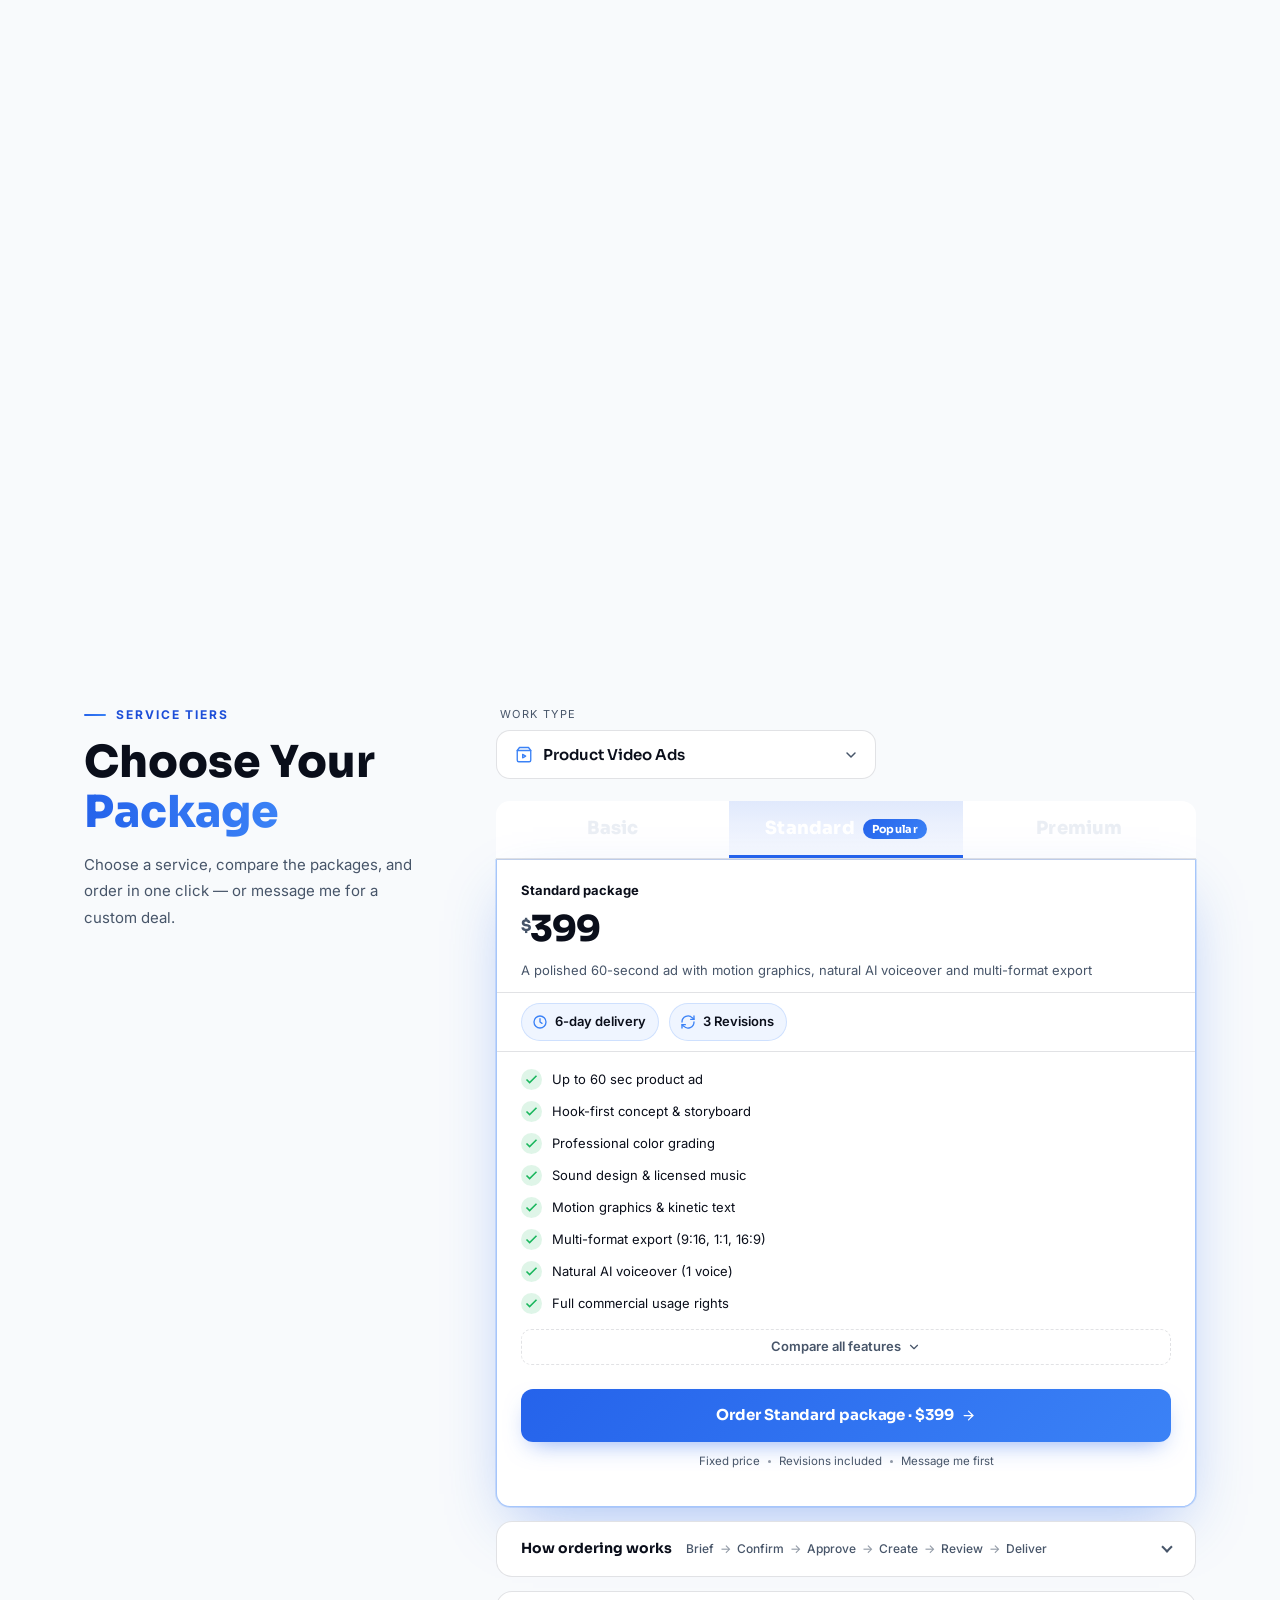
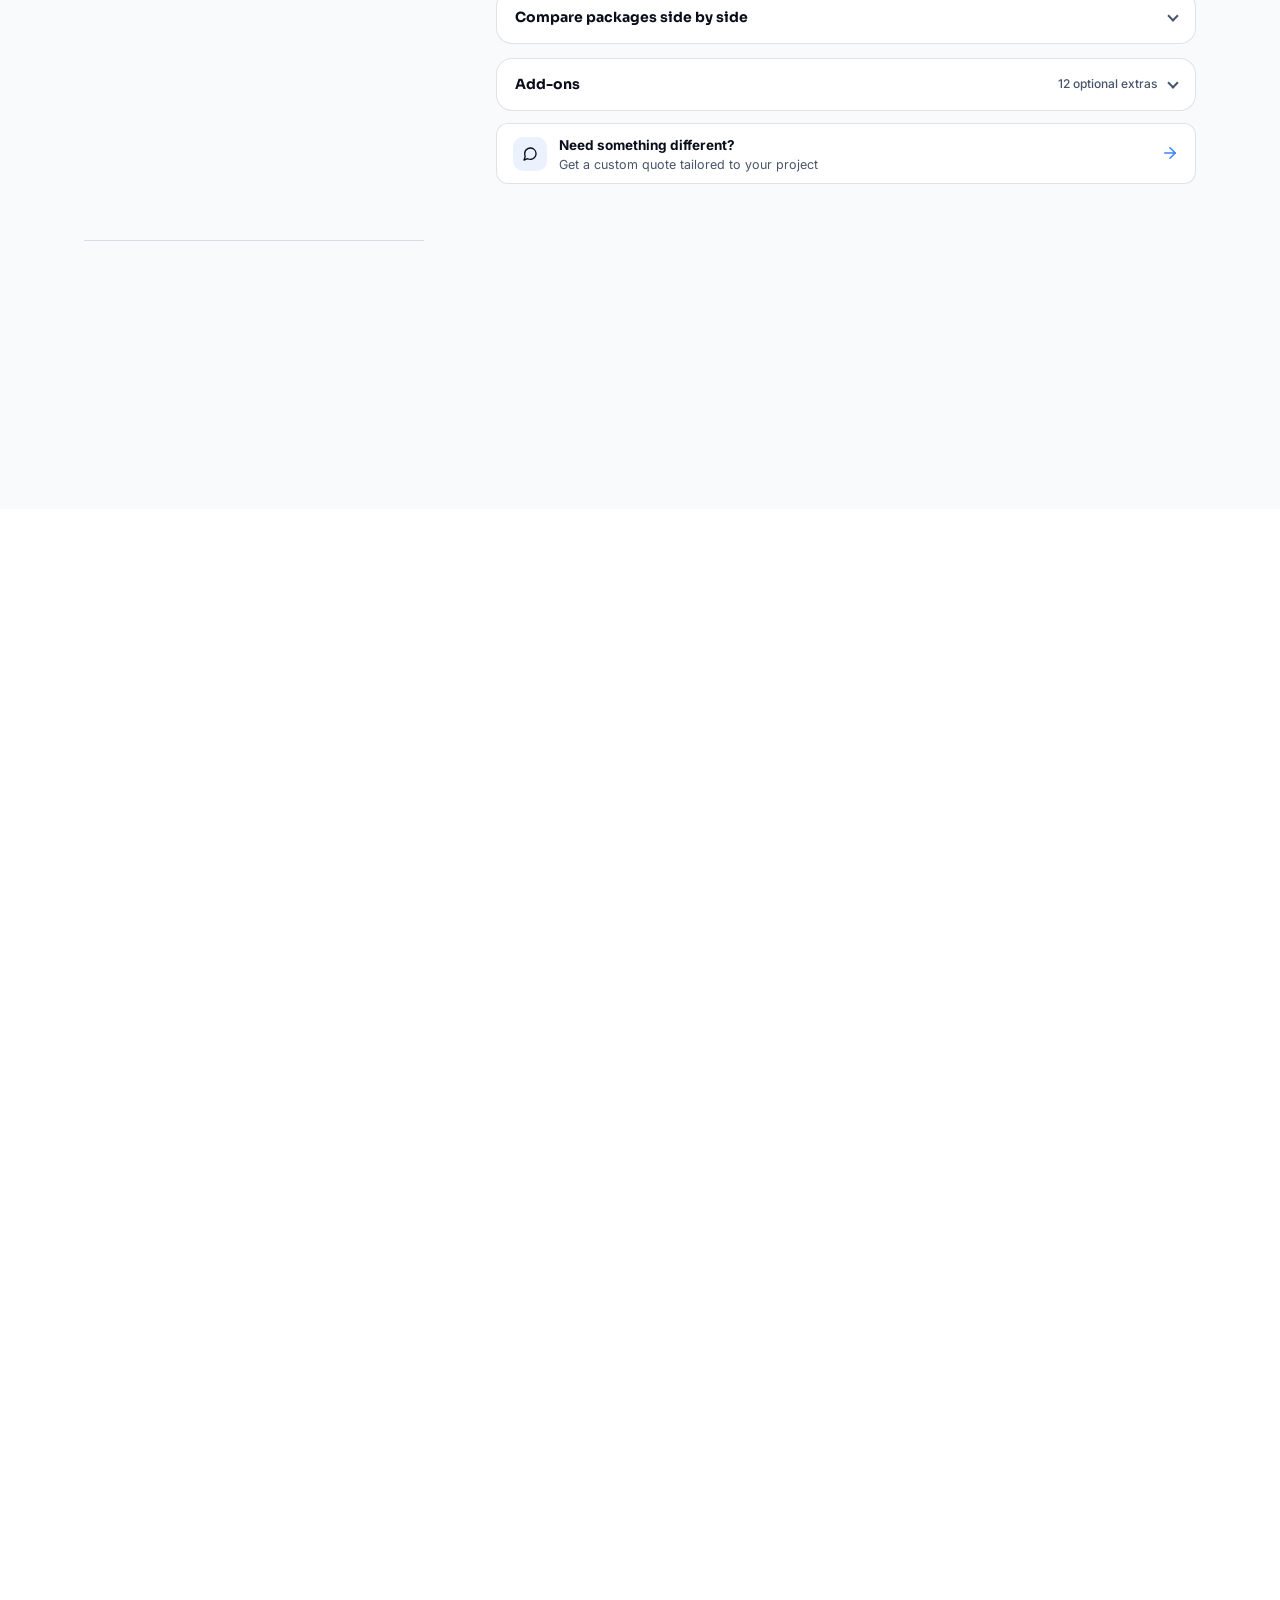
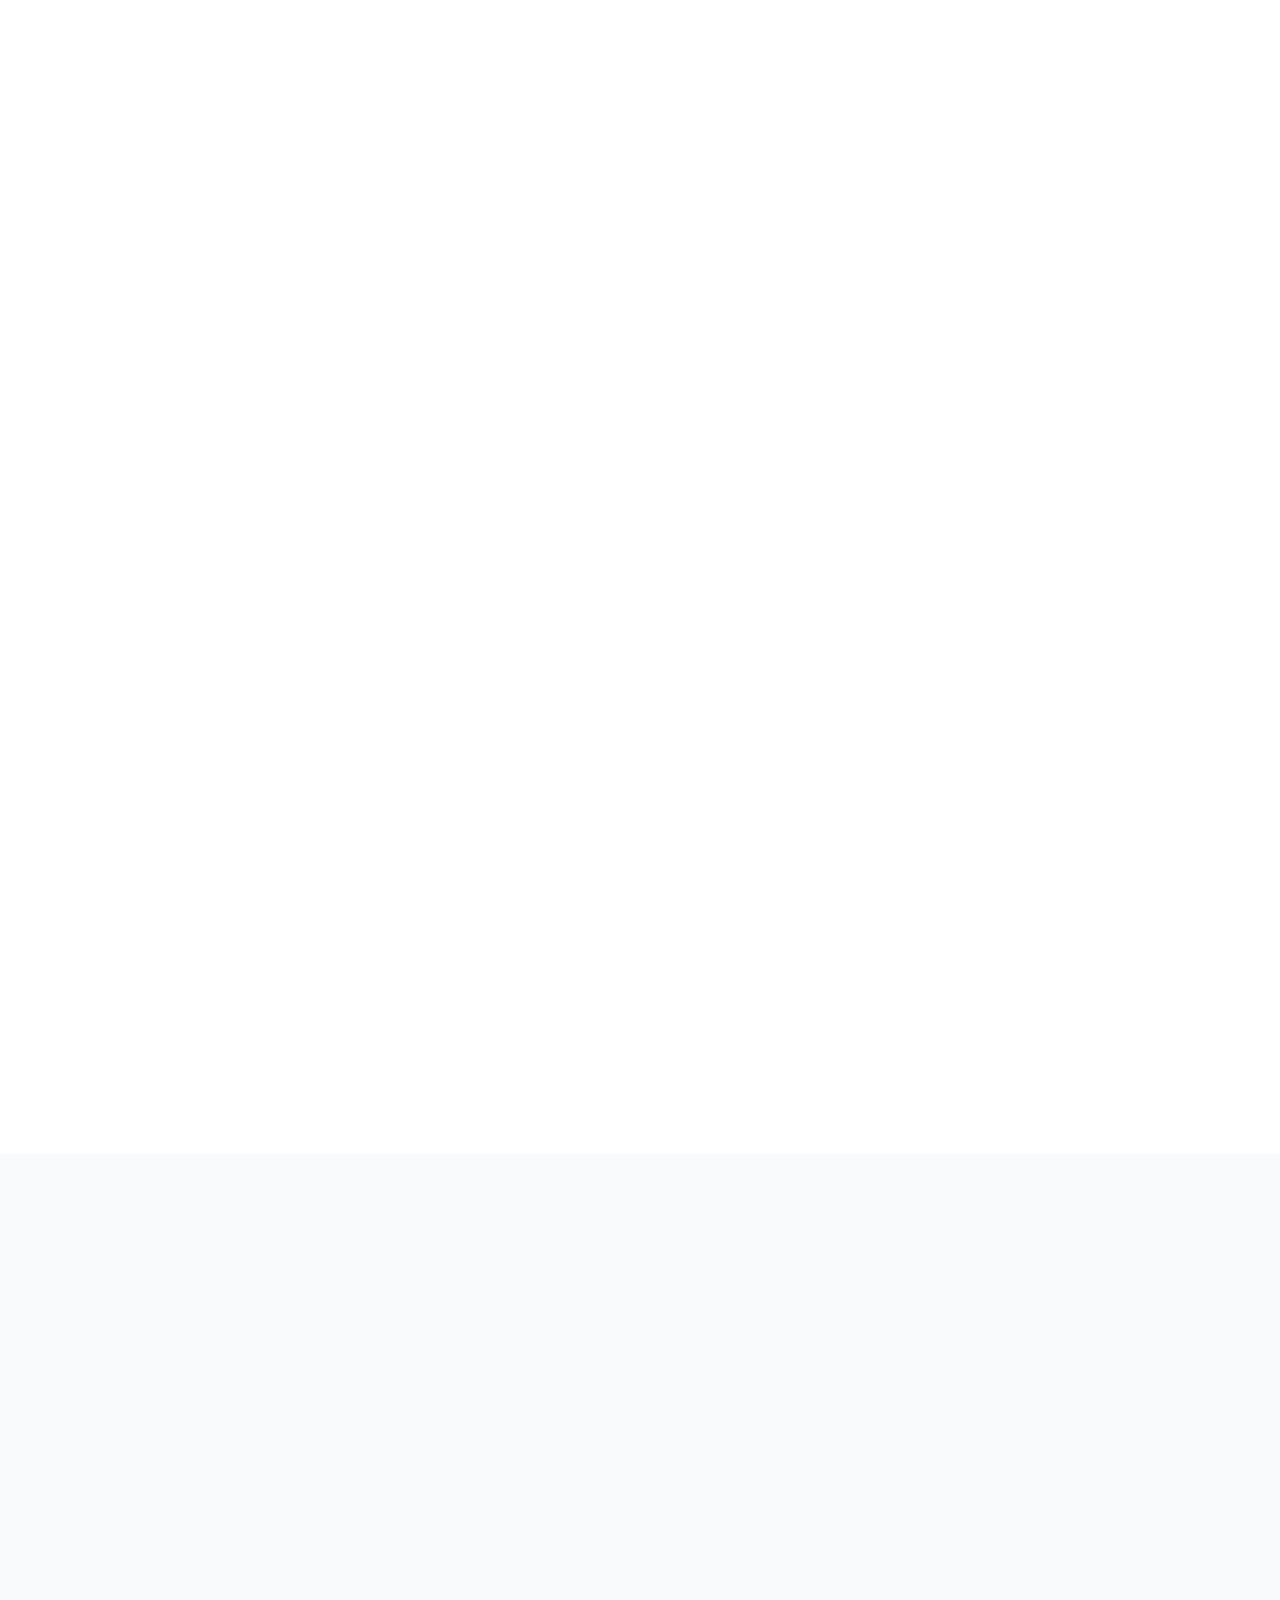
==== commit b9a5a6c9: "Add files via upload" ====
--- a/index.html
+++ b/index.html
@@ -624,8 +624,6 @@
   background: var(--dot);
   animation: badgePing 2s cubic-bezier(0,0,.2,1) infinite;
 }
-.hero-badge-dot.status-yellow { --dot: #F5A623; }
-.hero-badge-dot.status-red { --dot: #FF5C5C; }
 @keyframes badgePing { 0% { transform: scale(1); opacity: .65; } 75%,100% { transform: scale(2.8); opacity: 0; } }
 @keyframes pulse { 0%,100% { opacity:1; } 50% { opacity:.3; } }
 .hero-badge-dot-pop { animation: badgeDotPop .5s ease; }
@@ -1238,84 +1236,6 @@
 /* ===== SKILLS ===== */
 #skills { background: var(--bg2); }
 
-/* skills — modern refresh: three equal cards, short proof line, animated bar kept */
-
-/* ===== PORTFOLIO ===== */
-.project-card {
-  background: var(--card);
-  border: 1px solid var(--border);
-  border-radius: 14px;
-  overflow: hidden;
-  transition: all .3s ease;
-}
-.project-card:hover { transform: translateY(-8px); box-shadow: 0 24px 70px rgba(37,99,235,0.15); border-color: rgba(37,99,235,0.3); }
-.project-thumb {
-  height: 190px;
-  background: linear-gradient(135deg, var(--card2), var(--bg));
-  display: flex; align-items: center; justify-content: center;
-  font-size: 64px;
-  position: relative;
-  overflow: hidden;
-}
-.project-thumb::after {
-  content: '';
-  position: absolute;
-  inset: 0;
-  background: linear-gradient(to bottom, transparent 50%, var(--card));
-}
-.project-thumb-glow {
-  position: absolute;
-  width: 120px; height: 120px;
-  border-radius: 50%;
-  filter: blur(40px);
-}
-/* ===== PROJECT MEDIA ===== */
-.project-media-wrap {
-  position: relative;
-  width: 100%;
-  padding-bottom: 56.25%; /* 16:9 — height scales with card width so nothing gets cropped unexpectedly */
-  height: 0;
-  overflow: hidden;
-  border-radius: 14px 12px 0 0;
-  background: var(--card2);
-}
-.project-media-img {
-  position: absolute; inset: 0;
-  width: 100%; height: 100%;
-  object-fit: cover;
-  display: block;
-}
-.project-media-video {
-  position: absolute; inset: 0;
-  width: 100%; height: 100%;
-  object-fit: cover;
-  display: block;
-}
-.project-media-emoji {
-  font-size: 52px;
-  display: flex; align-items: center; justify-content: center;
-  position: absolute; inset: 0;
-  width: 100%; height: 100%;
-}
-.project-media-type-badge {
-  position: absolute; top: 8px; right: 8px;
-  font-size: 10px; font-family: var(--font-mono);
-  background: rgba(37,99,235,0.85);
-  color: #fff; padding: 3px 8px; border-radius: 5px;
-  letter-spacing: 1px; text-transform: uppercase;
-  backdrop-filter: blur(4px);
-}
-.media-play-btn {
-  position: absolute; top: 50%; left: 50%;
-  transform: translate(-50%,-50%);
-  width: 52px; height: 52px; border-radius: 50%;
-  background: rgba(0,0,0,0.55); border: 2px solid rgba(255,255,255,0.85);
-  display: flex; align-items: center; justify-content: center;
-  color: #fff; pointer-events: none; transition: all .25s;
-}
-.media-play-btn svg { width: 20px; height: 20px; margin-left: 3px; }
-.project-media-wrap:hover .media-play-btn{ background: rgba(37,99,235,0.85); transform: translate(-50%,-50%) scale(1.1); }
-
 /* Pricing edit modal (used by Client Custom Pricing modal) */
 .pricing-edit-modal {
   display: none; position: fixed; inset: 0; z-index: 3000;
@@ -1353,26 +1273,6 @@
 @media (max-width: 600px) {
   .pricing-edit-inner { padding: 20px 16px; }
 }
-.project-body { padding: 22px; }
-.project-type {
-  font-family: var(--font-mono);
-  font-size: 10px;
-  color: var(--indigo);
-  letter-spacing: 2px;
-  text-transform: uppercase;
-  margin-bottom: 8px;
-}
-.project-title { font-family: var(--font-display); font-size: 16px; font-weight: 700; color: var(--white); margin-bottom: 8px; }
-
-.project-result {
-  display: flex;
-  align-items: center;
-  gap: 8px;
-  font-size: 12px;
-  color: var(--cyan);
-  font-family: var(--font-mono);
-}
-.result-arrow { font-size: 16px; }
 
 /* ===== CERTIFICATIONS ===== */
 .cert-card {
@@ -2886,9 +2786,6 @@
   .carousel .carousel-nav { position:absolute; top:38%; z-index:3; width:30px; height:30px; font-size:17px; background:rgba(15,23,42,0.88); border:1px solid var(--border); box-shadow:0 4px 14px rgba(0,0,0,0.35); }
   .carousel .carousel-nav:first-of-type { left:-6px; }
   .carousel .carousel-nav:last-of-type { right:-6px; }
-  .carousel .project-thumb { height:110px; }
-  .carousel .project-body { padding:12px; }
-  .carousel .project-title { font-size:13px; margin-bottom:6px; }
 
   .carousel .cert-thumb-wrap { height:96px; }
   .carousel .cert-body { padding:12px; }
@@ -3004,7 +2901,7 @@
 /* one hover language for every interactive card */
 .why-card, .tool-card, .contact-link-card, .niche-tile { transition:transform .3s cubic-bezier(.16,1,.3,1), border-color .3s, box-shadow .3s; }
 .why-card:hover, .tool-card:hover, .contact-link-card:hover, .niche-tile:hover { transform:translateY(-4px); border-color:var(--ring-hover); box-shadow:var(--shadow-hover); }
-.project-card:hover, .cert-card:hover { border-color:var(--ring-hover); box-shadow:var(--shadow-hover); }
+.cert-card:hover{ border-color:var(--ring-hover); box-shadow:var(--shadow-hover); }
 /* hero actions */
 .hero-btns { margin-bottom:22px; }
 .hero-btns .btn-primary, .hero-btns .btn-outline { padding:15px 32px; font-size:15px; }
@@ -3067,8 +2964,6 @@
   .sticky-quote.show { opacity:1; transform:translateY(0); pointer-events:auto; }
 }
 @media (prefers-reduced-motion: reduce) { .why-card:hover, .tool-card:hover, .contact-link-card:hover, .niche-tile:hover { transform:none; } }
-
-.project-thumb svg { width:clamp(44px,26%,64px); height:auto; color:var(--cyan); position:relative; z-index:1; }
 .pm-region-emoji { display:inline-flex; align-items:center; justify-content:center; color:var(--indigo); }
 
 /* ===== BEFORE / AFTER ===== */
@@ -3314,12 +3209,20 @@
 
 .tools-grid, .why-grid { gap:16px; }
 /* one card: surface, border, radius, padding, hover */
-.why-card, .svc-card, .svc-card-outer, .project-card, .cert-card, .contact-link-card { border-radius:var(--card-r); }
+.why-card,
+.svc-card,
+.svc-card-outer,
+.cert-card,
+.contact-link-card{ border-radius:var(--card-r); }
 .why-card { padding:var(--card-pad); }
 .svc-card { padding:var(--card-pad); border-radius:calc(var(--card-r) - 1px); }
 .tool-card, .niche-tile, .faq-item { border-radius:var(--tile-r); }
-.project-card, .cert-card, .contact-link-card, .svc-card-outer { transition:transform .3s cubic-bezier(.16,1,.3,1), border-color .3s, box-shadow .3s; }
-.project-card:hover, .cert-card:hover, .contact-link-card:hover, .svc-card-outer:hover { transform:translateY(-4px); border-color:var(--ring-hover); box-shadow:var(--shadow-hover); }
+.cert-card,
+.contact-link-card,
+.svc-card-outer{ transition:transform .3s cubic-bezier(.16,1,.3,1), border-color .3s, box-shadow .3s; }
+.cert-card:hover,
+.contact-link-card:hover,
+.svc-card-outer:hover{ transform:translateY(-4px); border-color:var(--ring-hover); box-shadow:var(--shadow-hover); }
 /* industry filter tabs */
 
 /* ===== PORTFOLIO FILTER BAR (Work Type + Industry dropdowns) ===== */
@@ -3367,7 +3270,6 @@
 .pf-nm-actions { display:flex; gap:10px; justify-content:center; flex-wrap:wrap; }
 .pf-nm-btn { padding:10px 18px; border-radius:999px; border:1px solid var(--border); background:var(--card); color:var(--white); font-family:var(--font-display); font-size:14px; font-weight:700; cursor:pointer; }
 .pf-nm-btn.primary { border:0; color:#fff; background:linear-gradient(135deg,var(--indigo),var(--cyan)); box-shadow:var(--glow-i); }
-.pc-ind { color:var(--cyan); }
 .pc-serial { font-family:var(--font-mono); font-size:11px; color:var(--muted); align-self:center; margin-left:4px; }
 #projectCarousel .carousel-track { --cols:2.15; }
 @media (min-width:600px)  { #projectCarousel .carousel-track { --cols:3; } }
@@ -3391,7 +3293,10 @@
 .ind-cta-btn { display:inline-flex; align-items:center; gap:8px; padding:10px 18px; border:0; border-radius:999px; cursor:pointer; background:linear-gradient(135deg,var(--indigo),var(--cyan)); color:#fff; font-family:var(--font-display); font-size:14px; font-weight:700; box-shadow:var(--glow-i); transition:transform .25s; }
 .ind-cta-btn:hover { transform:translateY(-2px); }
 @media (max-width:640px) { :root { --head-gap:32px; --grid-gap:18px; --card-pad:24px 20px; }  }
-@media (prefers-reduced-motion: reduce) { .ind-cta-btn:hover, .project-card:hover, .cert-card:hover, .contact-link-card:hover, .svc-card-outer:hover { transform:none; } }
+@media (prefers-reduced-motion: reduce) { .ind-cta-btn:hover,
+.cert-card:hover,
+.contact-link-card:hover,
+.svc-card-outer:hover{ transform:none; } }
 
 /* ===== Dropdown fix: no transform/containment on ancestors of a fixed bottom sheet ===== */
 .fiv-selector.reveal.visible, .fiv-selector.reveal { transform:none !important; will-change:auto; contain:none; }
@@ -3488,8 +3393,17 @@
 #about,#testimonials,#faq,#services,#portfolio{background:var(--bg);}
 #case-studies,#process,#tools,#pricing{background:var(--bg2);}
 /* one card language: same border, no heavy resting shadow, one hover shadow */
-.project-card,.why-card,.cert-card,.tool-card,.faq-item,.niche-tile,.contact-link-card{border:1px solid var(--border);box-shadow:none;transition:transform .25s ease,border-color .25s ease,box-shadow .25s ease;}
-.project-card:hover,.why-card:hover,.cert-card:hover,.tool-card:hover,.niche-tile:hover,.contact-link-card:hover{border-color:var(--ring-hover);box-shadow:var(--shadow-hover);}
+.why-card,
+.cert-card,
+.tool-card,
+.faq-item,
+.niche-tile,
+.contact-link-card{border:1px solid var(--border);box-shadow:none;transition:transform .25s ease,border-color .25s ease,box-shadow .25s ease;}
+.why-card:hover,
+.cert-card:hover,
+.tool-card:hover,
+.niche-tile:hover,
+.contact-link-card:hover{border-color:var(--ring-hover);box-shadow:var(--shadow-hover);}
 .tool-card{border-radius:var(--tile-r);}
 /* calmer motion: no drifting orbs, spinning borders, pulsing buttons, cursor glow */
 
@@ -3632,36 +3546,8 @@
 
 /* mobile drawer: sub-items under "More" */
 #mmResourcesPanel{margin:2px 0 8px 18px;padding-left:10px;border-left:1px solid var(--border);}
-
-/* ===== SERVICES SUBMENU (desktop dropdown + mobile accordion) ===== */
-.nav-svc{display:flex;align-items:center;gap:2px;}
-.nav-svc-toggle{display:inline-flex;align-items:center;justify-content:center;background:none;border:0;cursor:pointer;color:var(--muted);padding:6px 4px;border-radius:6px;transition:color .2s;}
-.nav-svc-toggle svg{display:block;transition:transform .2s;}
-.nav-svc-toggle:hover,.nav-svc.open .nav-svc-toggle{color:var(--white);}
-.nav-svc.open .nav-svc-toggle svg{transform:rotate(180deg);}
-.nav-svc-toggle:focus-visible,.nav-svc-item:focus-visible,.nav-svc-all:focus-visible{outline:2px solid var(--cyan);outline-offset:2px;}
-.nav-svc.no-sub .nav-svc-toggle{display:none;}
-.nav-svc-dd{display:none;position:absolute;top:70px;left:0;z-index:1200;width:min(340px,calc(100vw - 24px));max-height:min(70vh,500px);overflow-y:auto;overscroll-behavior:contain;padding:8px;background:var(--card);border:1px solid var(--border);border-radius:14px;box-shadow:0 18px 48px rgba(2,6,23,.32);}
-.nav-svc-dd.open{display:block;animation:dropIn .2s ease;}
-.nav-svc-dd::before{content:"";position:absolute;left:0;right:0;top:-18px;height:18px;}
-.nav-svc-dd::-webkit-scrollbar{width:5px;}
-.nav-svc-dd::-webkit-scrollbar-thumb{background:var(--indigo);border-radius:10px;}
-.nav-svc-item{display:flex;align-items:center;gap:12px;width:100%;padding:9px 10px;border:0;border-radius:10px;background:none;color:var(--white);text-align:left;font:inherit;cursor:pointer;transition:background .15s;}
-.nav-svc-item:hover,.nav-svc-item:focus-visible{background:rgba(37,99,235,.12);}
-.nav-svc-ico{display:flex;align-items:center;justify-content:center;flex:0 0 auto;width:34px;height:34px;border-radius:10px;font-size:17px;background:rgba(37,99,235,.12);color:var(--cyan);transition:background .15s,color .15s;}
-.nav-svc-item:hover .nav-svc-ico,.nav-svc-item:focus-visible .nav-svc-ico{background:var(--indigo);color:#fff;}
-.nav-svc-tx{display:flex;flex-direction:column;min-width:0;}
-.nav-svc-tx b{font-size:14px;font-weight:600;line-height:1.3;color:var(--white);}
-.nav-svc-tx small{margin-top:2px;font-size:11.5px;font-weight:500;color:var(--cyan);line-height:1.2;}
-.nav-svc-all{display:flex;align-items:center;justify-content:space-between;margin:6px 2px 0;padding:11px 12px;border-top:1px solid var(--border);border-radius:0 0 10px 10px;font-size:13.5px;font-weight:600;color:var(--cyan);}
-.nav-svc-all:hover{background:rgba(37,99,235,.08);}
-@media (max-width:900px){.nav-svc-dd{display:none !important;}}
-@media (prefers-reduced-motion:reduce){.nav-svc-dd.open{animation:none;}}
 /* mobile drawer: services accordion */
 #mmSvcPanel,#mmPricePanel,#mmAboutPanel,#mmPortPanel{margin:2px 0 8px 18px;padding-left:10px;border-left:1px solid var(--border);}
-.mm-svc-item{width:100%;background:none;border-top:0;border-left:0;border-right:0;text-align:left;cursor:pointer;font-size:15px;}
-.mm-svc-item svg{flex:0 0 auto;color:var(--cyan);}
-#mmSvcPanel .mm-svc-all,#mmPricePanel .mm-svc-all,#mmAboutPanel .mm-svc-all,#mmPortPanel .mm-svc-all{font-weight:700;color:var(--cyan);}
 
 /* admin: hide / show, edit, delete rows */
 .adm-row{display:flex;flex-wrap:wrap;align-items:center;gap:6px;margin-top:12px;padding-top:12px;border-top:1px dashed var(--border);}
@@ -3786,8 +3672,6 @@
 #projectMoreTrack { align-items: flex-start; }
 #projectCarousel { align-items: flex-start; }
 #projectCarousel .carousel-nav { margin-top: 52px; }
-.project-card .project-type { white-space: nowrap; overflow: hidden; text-overflow: ellipsis; }
-.project-card .project-title { display: -webkit-box; -webkit-line-clamp: 2; line-clamp: 2; -webkit-box-orient: vertical; overflow: hidden; line-height: 1.35; min-height: 2.7em; margin-bottom: 4px; }
 @media (max-width: 640px) {
   #projectCarousel .carousel-nav { margin-top: 0; top: 38px; }
 }
@@ -3879,10 +3763,26 @@
 body.light-mode{ --shadow-hover:0 16px 36px rgba(15,23,42,.14); }
 /* big content cards = 20px, other cards = 14px */
 .svc-card { border-radius:var(--r-lg); }
-.project-card,.cert-card,.ptl-card,.why-card,.niche-tile,.faq-item,.contact-link-card,.intro-card,.ba-info,.fiverr-strip,.ind-cta{ border-radius:var(--r-md); }
+.cert-card,
+.ptl-card,
+.why-card,
+.niche-tile,
+.faq-item,
+.contact-link-card,
+.intro-card,
+.ba-info,
+.ind-cta{ border-radius:var(--r-md); }
 /* every card lifts the same amount on hover, with the same soft shadow */
-.svc-card-outer:hover, .project-card:hover, .cert-card:hover, .why-card:hover, .niche-tile:hover, .tool-card:hover, .contact-link-card:hover, .client-pricing-card:hover { transform:translateY(var(--lift)); }
-.project-card:hover, .cert-card:hover, .why-card:hover, .niche-tile:hover{ box-shadow:var(--shadow-hover); }
+.svc-card-outer:hover,
+.cert-card:hover,
+.why-card:hover,
+.niche-tile:hover,
+.tool-card:hover,
+.contact-link-card:hover,
+.client-pricing-card:hover{ transform:translateY(var(--lift)); }
+.cert-card:hover,
+.why-card:hover,
+.niche-tile:hover{ box-shadow:var(--shadow-hover); }
 /* Industries heading = same size/weight as every other section title */
 .niche-band-title{ font-family:var(--font-display); font-weight:800; font-size:clamp(26px,3.4vw,38px); line-height:1.15; }
 /* SVG icons that replaced text glyphs */
@@ -3897,7 +3797,12 @@
 body { overflow-x: clip; }
 img, video, iframe, canvas, svg { max-width: 100%; }
 /* flex/grid children may shrink instead of pushing the page wider */
-.yt-channel-info, .svc-card, .project-card, .cert-card, .why-card, .tool-card, .contact-link-card{ min-width: 0; }
+.yt-channel-info,
+.svc-card,
+.cert-card,
+.why-card,
+.tool-card,
+.contact-link-card{ min-width: 0; }
 /* long words / emails / URLs wrap instead of overflowing */
 h1, h2, h3, h4, p, li, a, .yt-channel-name, .yt-channel-sub { overflow-wrap: anywhere; }
 .yt-channel-card { flex-wrap: wrap; }
@@ -3982,7 +3887,7 @@
 .svc-title { margin: 0; font-size: 17px; line-height: 1.3; font-weight: 700; letter-spacing: -.1px; }
 .svc-desc { margin: 0 0 18px; font-size: 14px; line-height: 1.65; padding-bottom: 18px; border-bottom: 1px solid var(--border); }
 
-.svc-deliverables, .svc-features-more { list-style: none; margin: 0; padding: 0; display: flex; flex-direction: column; gap: 10px; flex: none; }
+.svc-deliverables{ list-style: none; margin: 0; padding: 0; display: flex; flex-direction: column; gap: 10px; flex: none; }
 .svc-deliverable-item { font-size: 14px; gap: 10px; align-items: flex-start; line-height: 1.45; opacity: 1; }
 .svc-deliverable-item svg { width: 18px; height: 18px; padding: 3.5px; margin-top: 0; }
 
@@ -4305,10 +4210,6 @@
 <style id="pf-card-style">
 /* Portfolio cards: same size in the default view; case-study link sits at the bottom */
 #projectMoreTrack { align-items: stretch; }
-#projectMoreTrack .project-card { display: flex; flex-direction: column; }
-#projectMoreTrack .project-body { flex: 1 1 auto; display: flex; flex-direction: column; }
-#projectMoreTrack .project-result { margin: 10px 0 0; display: -webkit-box; -webkit-line-clamp: 2; -webkit-box-orient: vertical; overflow: hidden; }
-#projectMoreTrack .pc-foot { margin-top: auto; padding-top: 12px; }
 </style>
 <style id="alignment-polish">
 /* ===== ALIGNMENT POLISH: one left edge, one heading style, content follows the heading ===== */
@@ -4337,8 +4238,6 @@
   #pricing .fiv-selector{ grid-column:2; grid-row:1; max-width:none; margin:0 0 22px; align-items:stretch; }
   #pricing .fiv-selector .pf-bar{ justify-content:flex-start; }
   #pricing .fiv-wrap{ grid-column:2; grid-row:2; max-width:none; margin:0; }
-  #pricing .pay-cta{ grid-column:2; margin-top:16px; }
-  #pricing .pay-strip{ max-width:none; margin:0; }
   #pricing .client-pricing-wrap{ grid-column:1 / -1; }
 }
 
@@ -4652,8 +4551,6 @@
 @media (hover:none){.pfx-btn-primary:hover,.pfx .proj-cs-link:hover{transform:none;}}
 </style>
 <style id="quote-modal-css">
-/* ===== Contact submenu (links, not buttons) + mobile accordion ===== */
-a.nav-svc-item{text-decoration:none;box-sizing:border-box;}
 #mmContactPanel{margin:2px 0 8px 18px;padding-left:10px;border-left:1px solid var(--border);}
 #mmContactPanel .mm-link svg{flex:0 0 auto;color:var(--cyan);}
 /* mobile: no dark/light toggle in the top bar (the drawer keeps its own) */
@@ -7832,8 +7729,6 @@
   editing: 'Editing & Post', video: 'Editing & Post',
   camera: 'Cinematic', rocket: 'Product Launch', book: 'Brand Storytelling', motion: 'Motion Graphics'
 };
-const SVC_ALL_ICON = '<rect x="3" y="3" width="7" height="7" rx="1.5"/><rect x="14" y="3" width="7" height="7" rx="1.5"/><rect x="3" y="14" width="7" height="7" rx="1.5"/><rect x="14" y="14" width="7" height="7" rx="1.5"/>';
-const SVC_CHEV = '<svg class="pf-chev" viewBox="0 0 24 24" fill="none" stroke="currentColor" stroke-width="2.2" stroke-linecap="round" stroke-linejoin="round" aria-hidden="true"><path d="m6 9 6 6 6-6"/></svg>';
 let svcFilter = SVC_ALL;
 
 function svcTypeOf(s) { return (s.workType && String(s.workType).trim()) || SVC_TYPE_BY_ICON[s.icon] || 'More'; }
@@ -7855,7 +7750,6 @@
   if (dl) dl.innerHTML = svcTypeList().map(t => `<option value="${escHtmlWhy(t.name)}"></option>`).join('');
 }
 // Service-name dropdown: lists every service; picking one smoothly scrolls the carousel to that card.
-let svcDdOpen = false, svcDdPick = -1;
 const SVC_REDUCE = () => window.matchMedia('(prefers-reduced-motion: reduce)').matches;
 function svcSyncFilterUI() { const r = document.getElementById('svcFilter'); if (r) r.hidden = true; }
 let svcShowAll = false;
@@ -7899,7 +7793,7 @@
     grid.innerHTML = '';
     empty.style.display = isAdmin ? 'block' : 'none';
     svcSyncFilterUI();
-    renderNavServices();
+    renderServiceLists();
     return;
   }
   empty.style.display = 'none';
@@ -7933,7 +7827,7 @@
   }).join('');
   svcApplyCollapse();
   svcSyncFilterUI();
-  renderNavServices();
+  renderServiceLists();
 }
 
 // ===== SERVICES SUBMENU: every service listed under the "Services" menu; picking one opens it =====
@@ -7960,40 +7854,11 @@
   sel.value = ok ? keep : '';
   if (!ok) sel.selectedIndex = 0;
 }
-function renderNavServices() {
+function renderServiceLists() {
   renderFooterServices();
   renderServiceOptions();
-  const dd = document.getElementById('navSvcDd'), panel = document.getElementById('mmSvcPanel'), wrap = document.getElementById('navSvcWrap');
-  if (!dd || !panel) return;
-  const list = SVC_CORE();
-  if (wrap) wrap.classList.toggle('no-sub', !list.length);
-  dd.innerHTML = list.map((s, i) => `<button type="button" class="nav-svc-item" role="menuitem" data-i="${i}"><span class="nav-svc-ico" aria-hidden="true">${svcIconSvg(s.icon)}</span><span class="nav-svc-tx"><b>${escHtmlWhy(s.title)}</b>${s.featured ? '<small>Most requested</small>' : ''}</span></button>`).join('')
-    + (list.length ? '<a class="nav-svc-all" href="#services" role="menuitem"><span>View all services</span><span aria-hidden="true">→</span></a>' : '');
-  panel.innerHTML = '<a href="#services" class="mm-link mm-svc-all">All services</a>'
-    + list.map((s, i) => `<button type="button" class="mm-link mm-svc-item" data-i="${i}"><span style="display:inline-flex;font-size:16px;">${svcIconSvg(s.icon)}</span><span>${escHtmlWhy(s.title)}</span></button>`).join('');
-}
-function navGoService(i) {
-  if (!services[i]) return;
-  if (svcFilter !== SVC_ALL) { svcFilter = SVC_ALL; renderServices(); }
-  const sec = document.getElementById('services');
-  // far away: jump next to the section first (sections in between are lazily laid out, so a long smooth scroll can land short)
-  if (sec && Math.abs(sec.getBoundingClientRect().top) > window.innerHeight * 1.5) sec.scrollIntoView({ behavior: 'instant', block: 'start' });
-  setTimeout(() => svcPick(i), 60);   // slides the carousel to that service, highlights it and updates the "Jump to a service" menu
-}
-// ===== PRICING SUBMENU: every pricing category listed under the "Pricing" menu; picking one opens it =====
-function renderNavPricing() {
-  const dd = document.getElementById('navPriceDd'), panel = document.getElementById('mmPricePanel'), wrap = document.getElementById('navPriceWrap');
-  if (!dd || !panel) return;
-  const list = Array.isArray(fivCategories) ? fivCategories : [];
-  if (wrap) wrap.classList.toggle('no-sub', !list.length);
-  dd.innerHTML = list.map((c, i) => {
-    const from = fivFromPrice(c).replace(/<[^>]+>/g, '');
-    return `<button type="button" class="nav-svc-item" role="menuitem" data-i="${i}"><span class="nav-svc-ico" aria-hidden="true">${fivIconSvg(c, 18)}</span><span class="nav-svc-tx"><b>${escHtmlWhy(c.name)}</b>${from ? '<small>' + from + '</small>' : ''}</span></button>`;
-  }).join('') + (list.length ? '<a class="nav-svc-all" href="#pricing" role="menuitem"><span>View all pricing</span><span aria-hidden="true">→</span></a>' : '');
-  panel.innerHTML = '<a href="#pricing" class="mm-link mm-svc-all">All pricing</a>'
-    + list.map((c, i) => `<button type="button" class="mm-link mm-svc-item" data-i="${i}"><span style="display:inline-flex;font-size:16px;">${fivIconSvg(c, 16)}</span><span>${escHtmlWhy(c.name)}</span></button>`).join('');
-}
-// scroll to any element from the nav submenus
+}
+// scroll to any element (used by the portfolio industry links)
 function navScrollTo(el, block) {
   if (!el) return;
   block = block || 'start';
@@ -8008,72 +7873,10 @@
     if (Math.abs(r.top - want) > (block === 'center' ? 40 : 8)) el.scrollIntoView({ behavior: 'instant', block });
   }, 1000);
 }
-function navGoPricing(i) {
-  if (!fivCategories[i]) return;
-  if (i !== fivCatActive) fivSwitchCat(i);
-  navScrollTo(document.getElementById('pricing'));
-}
-
-// ===== ABOUT SUBMENU: About Me, Intro Video, Why Choose Me, Tools, Certifications (only the ones currently on the page) =====
-const NAV_ABOUT_ITEMS = [
-  { id: 'about', title: 'About Me', sub: 'Who I am and how I work', block: 'start', icon: '<circle cx="12" cy="8" r="4"/><path d="M4 21v-1a6 6 0 0 1 6-6h4a6 6 0 0 1 6 6v1"/>' },
-  { id: 'introCard', title: 'Intro Video', sub: 'A quick hello from me', block: 'center', icon: '<circle cx="12" cy="12" r="10"/><path d="m10 8 6 4-6 4z"/>' },
-  { id: 'why-choose', title: 'Why Choose Me', sub: 'Why clients come back', block: 'start', icon: '<path d="M12 3 4 6v6c0 5 3.4 8.2 8 9 4.6-.8 8-4 8-9V6z"/><path d="m9 12 2 2 4-4"/>' },
-  { id: 'tools', title: 'Tools & Software', sub: 'What I create with', block: 'start', icon: '<path d="M14.7 6.3a1 1 0 0 0 0 1.4l1.6 1.6a1 1 0 0 0 1.4 0l3.77-3.77a6 6 0 0 1-7.94 7.94l-6.91 6.91a2.12 2.12 0 0 1-3-3l6.91-6.91a6 6 0 0 1 7.94-7.94l-3.76 3.76z"/>' },
-  { id: 'certifications', title: 'Certifications', sub: 'Courses and credentials', block: 'start', icon: '<circle cx="12" cy="9" r="6"/><path d="m8.5 14.5-1.5 7 5-3 5 3-1.5-7"/>' }
-];
-let navAboutList = [];
-function renderNavAbout() {
-  const dd = document.getElementById('navAboutDd'), panel = document.getElementById('mmAboutPanel');
-  if (!dd || !panel) return;
-  navAboutList = NAV_ABOUT_ITEMS.filter(it => { const el = document.getElementById(it.id); return !!(el && el.getClientRects().length); });
-  const ico = (it, n) => `<svg viewBox="0 0 24 24" width="${n}" height="${n}" fill="none" stroke="currentColor" stroke-width="1.8" stroke-linecap="round" stroke-linejoin="round" aria-hidden="true">${it.icon}</svg>`;
-  // runs every time the menu opens: only touch the DOM when the list really changed, so a hover never replaces the item under the pointer
-  const ddHtml = navAboutList.map((it, i) => `<button type="button" class="nav-svc-item" role="menuitem" data-i="${i}"><span class="nav-svc-ico" aria-hidden="true">${ico(it, 18)}</span><span class="nav-svc-tx"><b>${it.title}</b><small>${it.sub}</small></span></button>`).join('');
-  const panelHtml = navAboutList.map((it, i) => `<button type="button" class="mm-link mm-svc-item" data-i="${i}"><span style="display:inline-flex;font-size:16px;">${ico(it, 16)}</span><span>${it.title}</span></button>`).join('');
-  if (dd.dataset.sig !== ddHtml) { dd.dataset.sig = ddHtml; dd.innerHTML = ddHtml; }
-  if (panel.dataset.sig !== panelHtml) { panel.dataset.sig = panelHtml; panel.innerHTML = panelHtml; }
-}
-function navGoAbout(i) {
-  const it = navAboutList[i];
-  if (it) navScrollTo(document.getElementById(it.id), it.block);
-}
-
-// ===== PORTFOLIO SUBMENU: Showreel (when one is added), "All work" and every industry that has projects; picking an industry filters the portfolio =====
-const NAV_PF_ICONS = {"Perfume & Fragrance": "<path d=\"M9 2h6v3H9z\"/><rect x=\"6\" y=\"8\" width=\"12\" height=\"14\" rx=\"3\"/><path d=\"M12 5v3\"/>", "Skincare & Beauty": "<path d=\"M12 2.7S5 10 5 14.5a7 7 0 0 0 14 0C19 10 12 2.7 12 2.7z\"/>", "Fashion & Apparel": "<path d=\"M20.38 3.46 16 2a4 4 0 0 1-8 0L3.62 3.46a2 2 0 0 0-1.34 2.23l.58 3.47a1 1 0 0 0 .99.84H6v10c0 1.1.9 2 2 2h8a2 2 0 0 0 2-2V10h2.15a1 1 0 0 0 .99-.84l.58-3.47a2 2 0 0 0-1.34-2.23z\"/>", "Lifestyle": "<path d=\"M20.84 4.61a5.5 5.5 0 0 0-7.78 0L12 5.67l-1.06-1.06a5.5 5.5 0 0 0-7.78 7.78l1.06 1.06L12 21.23l7.78-7.78 1.06-1.06a5.5 5.5 0 0 0 0-7.78z\"/>", "Technology & Gadgets": "<rect x=\"4\" y=\"4\" width=\"16\" height=\"16\" rx=\"2\"/><rect x=\"9\" y=\"9\" width=\"6\" height=\"6\"/><path d=\"M9 1v3M15 1v3M9 20v3M15 20v3M20 9h3M20 14h3M1 9h3M1 14h3\"/>", "Food & Beverage": "<path d=\"M17 8h1a4 4 0 1 1 0 8h-1\"/><path d=\"M3 8h14v9a4 4 0 0 1-4 4H7a4 4 0 0 1-4-4Z\"/><path d=\"M6 2v2M10 2v2M14 2v2\"/>", "Jewelry & Accessories": "<path d=\"M6 3h12l4 6-10 13L2 9Z\"/><path d=\"M11 3 8 9l4 13 4-13-3-6\"/><path d=\"M2 9h20\"/>", "Home & Living": "<path d=\"m3 10 9-7 9 7v10a2 2 0 0 1-2 2H5a2 2 0 0 1-2-2z\"/><path d=\"M9 22V12h6v10\"/>"};
-const NAV_PF_REEL_ICON = '<circle cx="12" cy="12" r="10"/><path d="m10 8 6 4-6 4z"/>';
-const NAV_PF_ALL_ICON = "<rect x=\"3\" y=\"3\" width=\"7\" height=\"7\" rx=\"1.5\"/><rect x=\"14\" y=\"3\" width=\"7\" height=\"7\" rx=\"1.5\"/><rect x=\"3\" y=\"14\" width=\"7\" height=\"7\" rx=\"1.5\"/><rect x=\"14\" y=\"14\" width=\"7\" height=\"7\" rx=\"1.5\"/>", NAV_PF_TAG_ICON = "<path d=\"M20.59 13.41 13.42 20.58a2 2 0 0 1-2.83 0L2 12V2h10l8.59 8.59a2 2 0 0 1 0 2.82z\"/><circle cx=\"7\" cy=\"7\" r=\"1.5\"/>";
-let navPortItems = [];
-function renderNavPortfolio() {
-  const dd = document.getElementById('navPortDd'), panel = document.getElementById('mmPortPanel'), wrap = document.getElementById('navPortWrap');
-  if (!dd || !panel) return;
-  const counts = {};
-  projects.forEach(p => { const k = projectIndustry(p); if (k) counts[k] = (counts[k] || 0) + 1; });
-  const sub = n => n + (n === 1 ? ' project' : ' projects');
-  const reel = document.getElementById('watch');
-  const reelOn = !!(reel && reel.getClientRects().length);   // the Showreel section only exists once a reel has been added
-  navPortItems = []
-    .concat(reelOn ? [{ target: 'watch', label: 'Showreel', sub: 'The work, in motion', icon: NAV_PF_REEL_ICON }] : [])
-    .concat(projects.length
-      ? [{ name: 'All', label: 'All work', sub: sub(projects.length), icon: NAV_PF_ALL_ICON }].concat(
-          projectIndustries.filter(c => counts[c.name] || isAdmin)
-            .map(c => ({ name: c.name, label: c.name, sub: sub(counts[c.name] || 0), icon: NAV_PF_ICONS[c.name] || NAV_PF_TAG_ICON })))
-      : []);
-  if (wrap) wrap.classList.toggle('no-sub', !navPortItems.length);
-  const ico = (it, n) => `<svg viewBox="0 0 24 24" width="${n}" height="${n}" fill="none" stroke="currentColor" stroke-width="1.8" stroke-linecap="round" stroke-linejoin="round" aria-hidden="true">${it.icon}</svg>`;
-  // runs every time the menu opens: only touch the DOM when the list really changed, so a hover never replaces the item under the pointer
-  const ddHtml = navPortItems.map((it, i) => `<button type="button" class="nav-svc-item" role="menuitem" data-i="${i}"><span class="nav-svc-ico" aria-hidden="true">${ico(it, 18)}</span><span class="nav-svc-tx"><b>${escHtmlWhy(it.label)}</b><small>${it.sub}</small></span></button>`).join('');
-  const panelHtml = navPortItems.map((it, i) => `<button type="button" class="mm-link mm-svc-item" data-i="${i}"><span style="display:inline-flex;font-size:16px;">${ico(it, 16)}</span><span>${escHtmlWhy(it.label)}</span></button>`).join('');
-  if (dd.dataset.sig !== ddHtml) { dd.dataset.sig = ddHtml; dd.innerHTML = ddHtml; }
-  if (panel.dataset.sig !== panelHtml) { panel.dataset.sig = panelHtml; panel.innerHTML = panelHtml; }
-}
-function navGoPortfolio(i) {
-  const it = navPortItems[i];
-  if (!it) return;
-  if (it.target) navScrollTo(document.getElementById(it.target)); else pfGoIndustry(it.name);
-}
-
-// ===== NAV: flat links + one "More" dropdown. renderNavServices still fills footer/service options =====
+
+
+
+// ===== NAV: flat links + one "More" dropdown. renderServiceLists fills the footer and the contact-form service options =====
 (function initNavMenus() {
   // keep the three links in sync with the Contact section cards (falls back to the built-in defaults)
   (function syncContactLinks(){
@@ -8084,7 +7887,7 @@
       document.querySelectorAll('[data-ct="' + k + '"]').forEach(function(x){ x.setAttribute('href', h); });
     });
   })();
-  renderNavServices();
+  renderServiceLists();
 })();
 
 
@@ -8435,16 +8238,20 @@
   const raw = String(method || '').trim();
   const key = raw.toLowerCase().replace(/\s+/g, ' ');
   const text = (html) => '<div style="font-size:13px;color:#e5e9f0;line-height:20px;">' + html + '</div>';
-  const button = (label, href) => '<div style="margin-top:12px;"><a href="' + href + '" style="display:inline-block;padding:10px 16px;background-color:#2563EB;color:#ffffff;border-radius:8px;font-size:13px;font-weight:700;text-decoration:none;">' + esc(label) + '</a></div>';
-  const textLink = (label, href) => '<div style="margin-top:10px;font-size:12.5px;"><a href="' + href + '" style="color:#60a5fa;text-decoration:underline;">' + esc(label) + '</a></div>';
+  const A_PRIMARY = 'display:inline-block;padding:10px 16px;background-color:#2563EB;border:1px solid #2563EB;color:#ffffff;border-radius:8px;font-size:13px;font-weight:700;text-decoration:none;';
+  const A_SECOND  = 'display:inline-block;padding:10px 16px;background-color:#111a2e;border:1px solid #3a4763;color:#e5e9f0;border-radius:8px;font-size:13px;font-weight:600;text-decoration:none;';
+  const button = (label, href, secondLabel, secondHref) =>
+    '<div style="margin-top:12px;">' +
+      '<a href="' + href + '" style="' + A_PRIMARY + 'margin:0 8px 8px 0;">' + esc(label) + '</a>' +
+      (secondLabel ? '<a href="' + secondHref + '" style="' + A_SECOND + 'margin:0 0 8px 0;">' + esc(secondLabel) + '</a>' : '') +
+    '</div>';
   const strong = t => '<b style="color:#ffffff;">' + esc(t) + '</b>';
   const all = site + '#payment';
   let body;
   if (PM_EMAIL_METHODS[key]) {
     const m = PM_EMAIL_METHODS[key];
     body = text('You chose ' + strong(m[1]) + ' as your preferred payment method. Once we have agreed on the scope, timeline and price, you can see everything you need for it on my website, along with every other option.') +
-           button('View ' + m[1] + ' payment details', site + '#payment-' + m[0]) +
-           textLink('See all payment options', all);
+           button('View ' + m[1] + ' payment details', site + '#payment-' + m[0], 'See all payment options', all);
   } else if (key === 'fiverr / upwork escrow') {
     body = text('You chose ' + strong('Fiverr / Upwork') + ', so payment is handled through that platform when we start. There is nothing for you to do right now. If you would like to pay another way, every option is listed on my website.') +
            button('View payment options', all);
@@ -9813,7 +9620,6 @@
 ];
 let ytCategories = DEFAULT_YT_CATEGORIES.map(c => ({ ...c }));
 let ytCatEditIdx = -1; // -1 = adding a new category, >=0 = editing existing index
-let ytFilterCategory = 'All';
 
 
 function populateYtCategorySelect(selected) {
@@ -10822,14 +10628,6 @@
 let projects = [];
 let editingProjectIndex = null;
 
-const glowColors = [
-  'rgba(37,99,235,0.4)',
-  'rgba(59,130,246,0.35)',
-  'rgba(59,130,246,0.4)',
-  'rgba(59,130,246,0.3)',
-  'rgba(37,99,235,0.35)',
-  'rgba(59,130,246,0.35)',
-];
 
 // ===== PORTFOLIO FILTERS: Work Type + Industry (both admin-managed, combined with AND) =====
 const DEFAULT_PROJECT_CATEGORIES = ['Product Video Ads','Cinematic Product Ads','UGC-Style Video Ads','Commercial & Brand Films','AI Video Production','Motion Graphics & Video Editing'].map(name => ({ name }));
@@ -11107,32 +10905,6 @@
   return '<svg viewBox="0 0 24 24" fill="none" stroke="currentColor" stroke-width="1.5" stroke-linecap="round" stroke-linejoin="round" aria-hidden="true">' + FIV_ICONS[key] + '</svg>';
 }
 
-function buildProjectMediaHtml(p, i) {
-  const glow = glowColors[i % glowColors.length];
-  const playBtn = `<div class="media-play-btn"><svg viewBox="0 0 24 24" fill="currentColor"><polygon points="6 3 20 12 6 21 6 3"></polygon></svg></div>`;
-
-  // YouTube link takes priority — use custom thumbnail if provided, else auto YouTube thumbnail
-  if (p.youtube) {
-    const thumbSrc = (p.thumbnail && p.thumbnail.data) || ytThumb(p.youtube);
-    return `<div class="project-media-wrap" style="cursor:pointer;" onclick="openProjectCase(${i})">${thumbSrc ? `<img class="project-media-img" src="${thumbSrc}" alt="${p.title}" loading="lazy" decoding="async">` : `<div class="project-media-emoji">▶</div>`}${playBtn}<span class="project-media-type-badge">VIDEO</span></div>`;
-  }
-
-  if (p.media && p.media.data) {
-    const mt = p.media.type || '';
-    if (mt.startsWith('image/')) {
-      return `<div class="project-media-wrap" style="cursor:pointer;" onclick="openProjectCase(${i})"><img class="project-media-img" src="${p.media.data}" alt="${p.title}" loading="lazy" decoding="async"><span class="project-media-type-badge">IMAGE</span></div>`;
-    } else if (mt.startsWith('video/')) {
-      // Custom thumbnail present → show click-to-play facade instead of autoplaying inline
-      if (p.thumbnail && p.thumbnail.data) {
-        return `<div class="project-media-wrap" style="cursor:pointer;" onclick="openProjectCase(${i})"><img class="project-media-img" src="${p.thumbnail.data}" alt="${p.title}" loading="lazy" decoding="async">${playBtn}<span class="project-media-type-badge">VIDEO</span></div>`;
-      }
-      return `<div class="project-media-wrap"><video class="project-media-video" data-lazyvid="1" src="${p.media.data}" muted playsinline loop preload="metadata"></video><span class="project-media-type-badge">VIDEO</span></div>`;
-    } else if (mt === 'application/pdf') {
-      return `<div class="project-media-wrap"><div class="project-media-emoji" style="flex-direction:column;gap:8px;"><span style="font-size:48px"><svg class="icon-inline" viewBox="0 0 24 24" fill="none" stroke="currentColor" stroke-width="2" stroke-linecap="round" stroke-linejoin="round" width="48px" height="48px" style="vertical-align:-0.125em;"><use href="#ic7"></use></svg></span><span style="font-size:12px;font-family:var(--font-mono);color:var(--muted);">PDF Document</span></div><span class="project-media-type-badge">PDF</span></div>`;
-    }
-  }
-  return `<div class="project-thumb"><div class="project-thumb-glow" style="background:${glow}"></div>${projectIconSvg(p)}</div>`;
-}
 
 function projCsLink(p) {
   let i = -1;
@@ -12980,18 +12752,6 @@
   const n = size || 22;
   return `<svg viewBox="0 0 24 24" width="${n}" height="${n}" fill="none" stroke="currentColor" stroke-width="1.8" stroke-linecap="round" stroke-linejoin="round" aria-hidden="true">${FIV_ICONS[fivIconKey(c)]}</svg>`;
 }
-const FIV_GROUPS = [
-  { key: 'production', label: 'Ad &amp; Commercial' },
-  { key: 'social',     label: 'Social Ads' },
-  { key: 'editing',    label: 'Editing &amp; Audio' },
-  { key: 'other',      label: 'More' }
-];
-const FIV_GROUP_BY_NAME = {
-  'Product Video Ads': 'production', 'Cinematic Product Ads': 'production', 'Commercial Videos': 'production',
-  'Product Launch Videos': 'production', 'Brand Storytelling': 'production', 'AI Video Production': 'production',
-  'UGC-Style Video Ads': 'social', 'Social Media Ads': 'social', 'Motion Graphics': 'editing', 'Video Editing': 'editing',
-  'Commercial & Brand Films': 'production', 'Motion Graphics & Video Editing': 'editing'
-};
 function fivFromPrice(c) {
   const nums = (c.plans || []).map(p => parseFloat(String(p.price).replace(/[^0-9.]/g, ''))).filter(n => !isNaN(n));
   if (!nums.length) return '';
@@ -13019,7 +12779,6 @@
     const old = bar.querySelector('.pf-menu');
     const keep = old ? old.scrollTop : 0;
     bar.dataset.sig = sig;
-    renderNavPricing();
     bar.innerHTML = `<div class="pf-bar" role="group" aria-label="Choose work type">
       <div class="pf-dd">
         <span class="pf-lbl" id="fivDdLbl">Work Type</span>
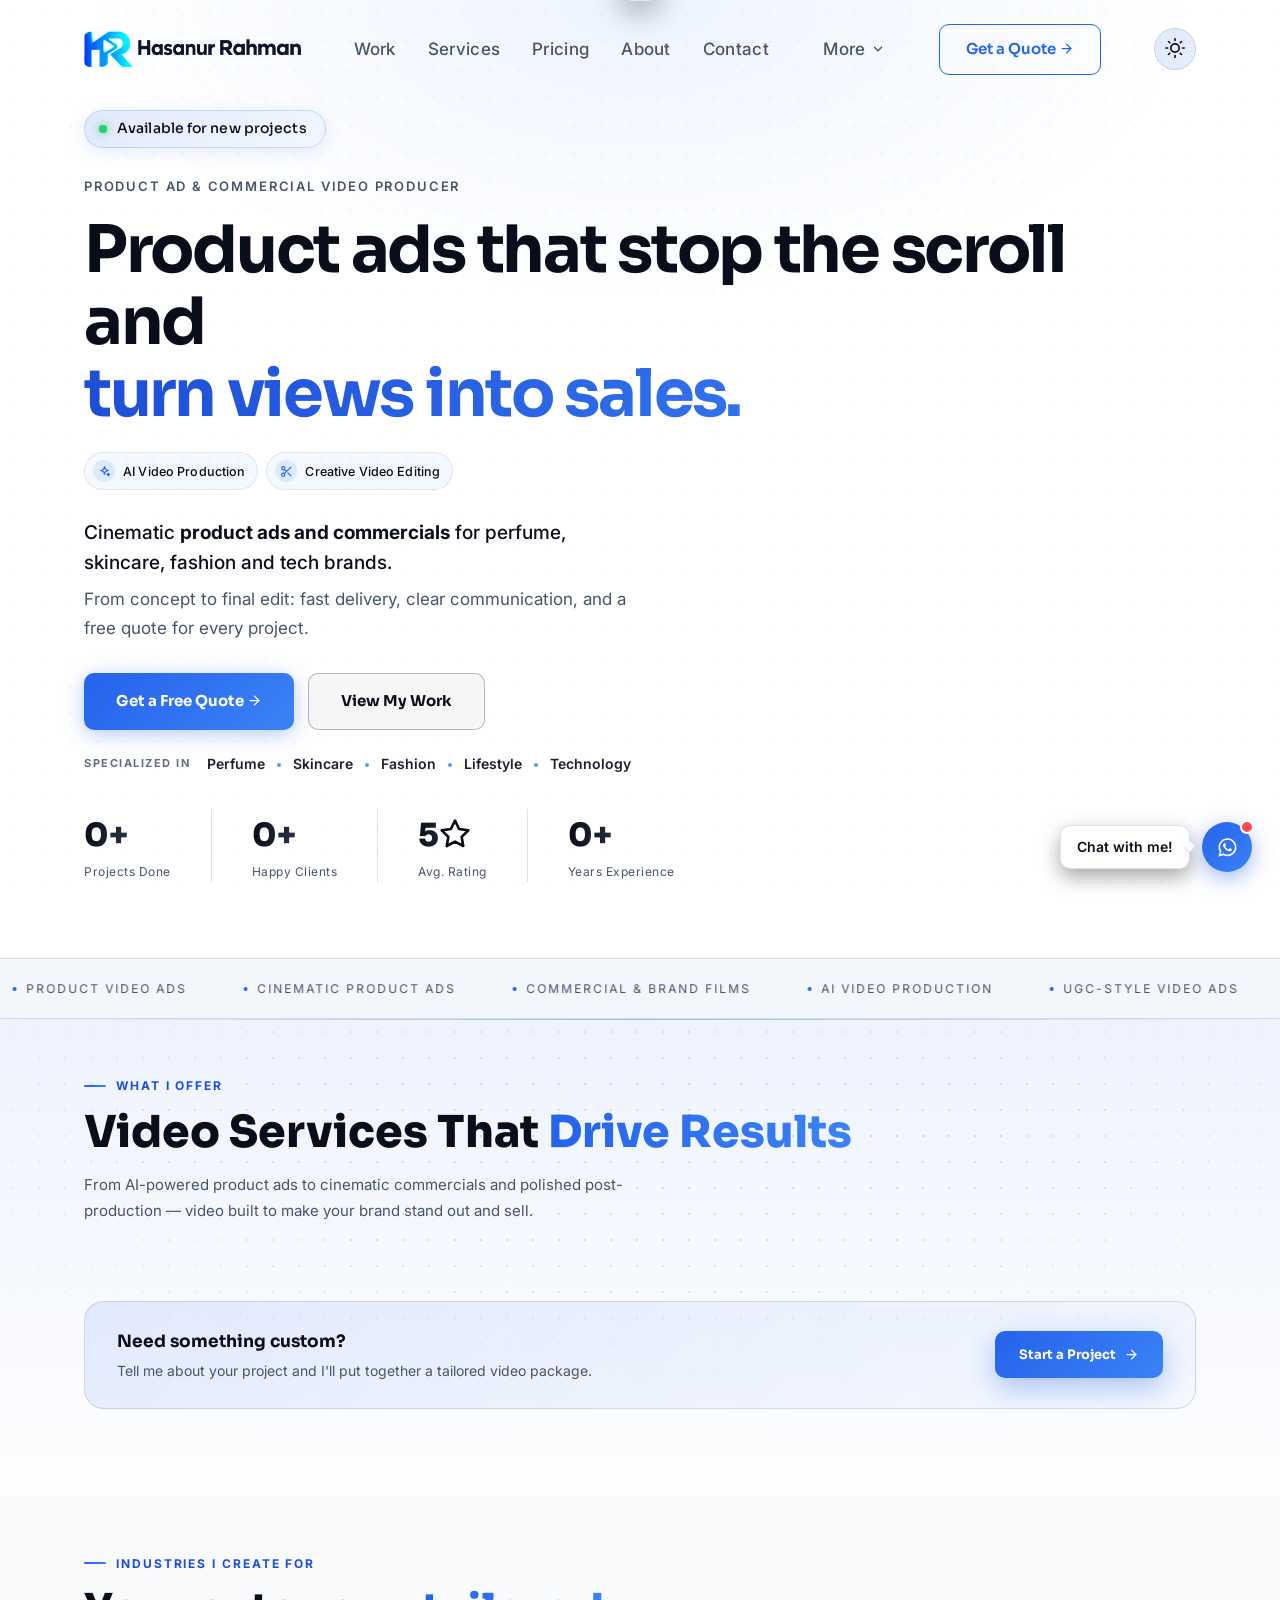
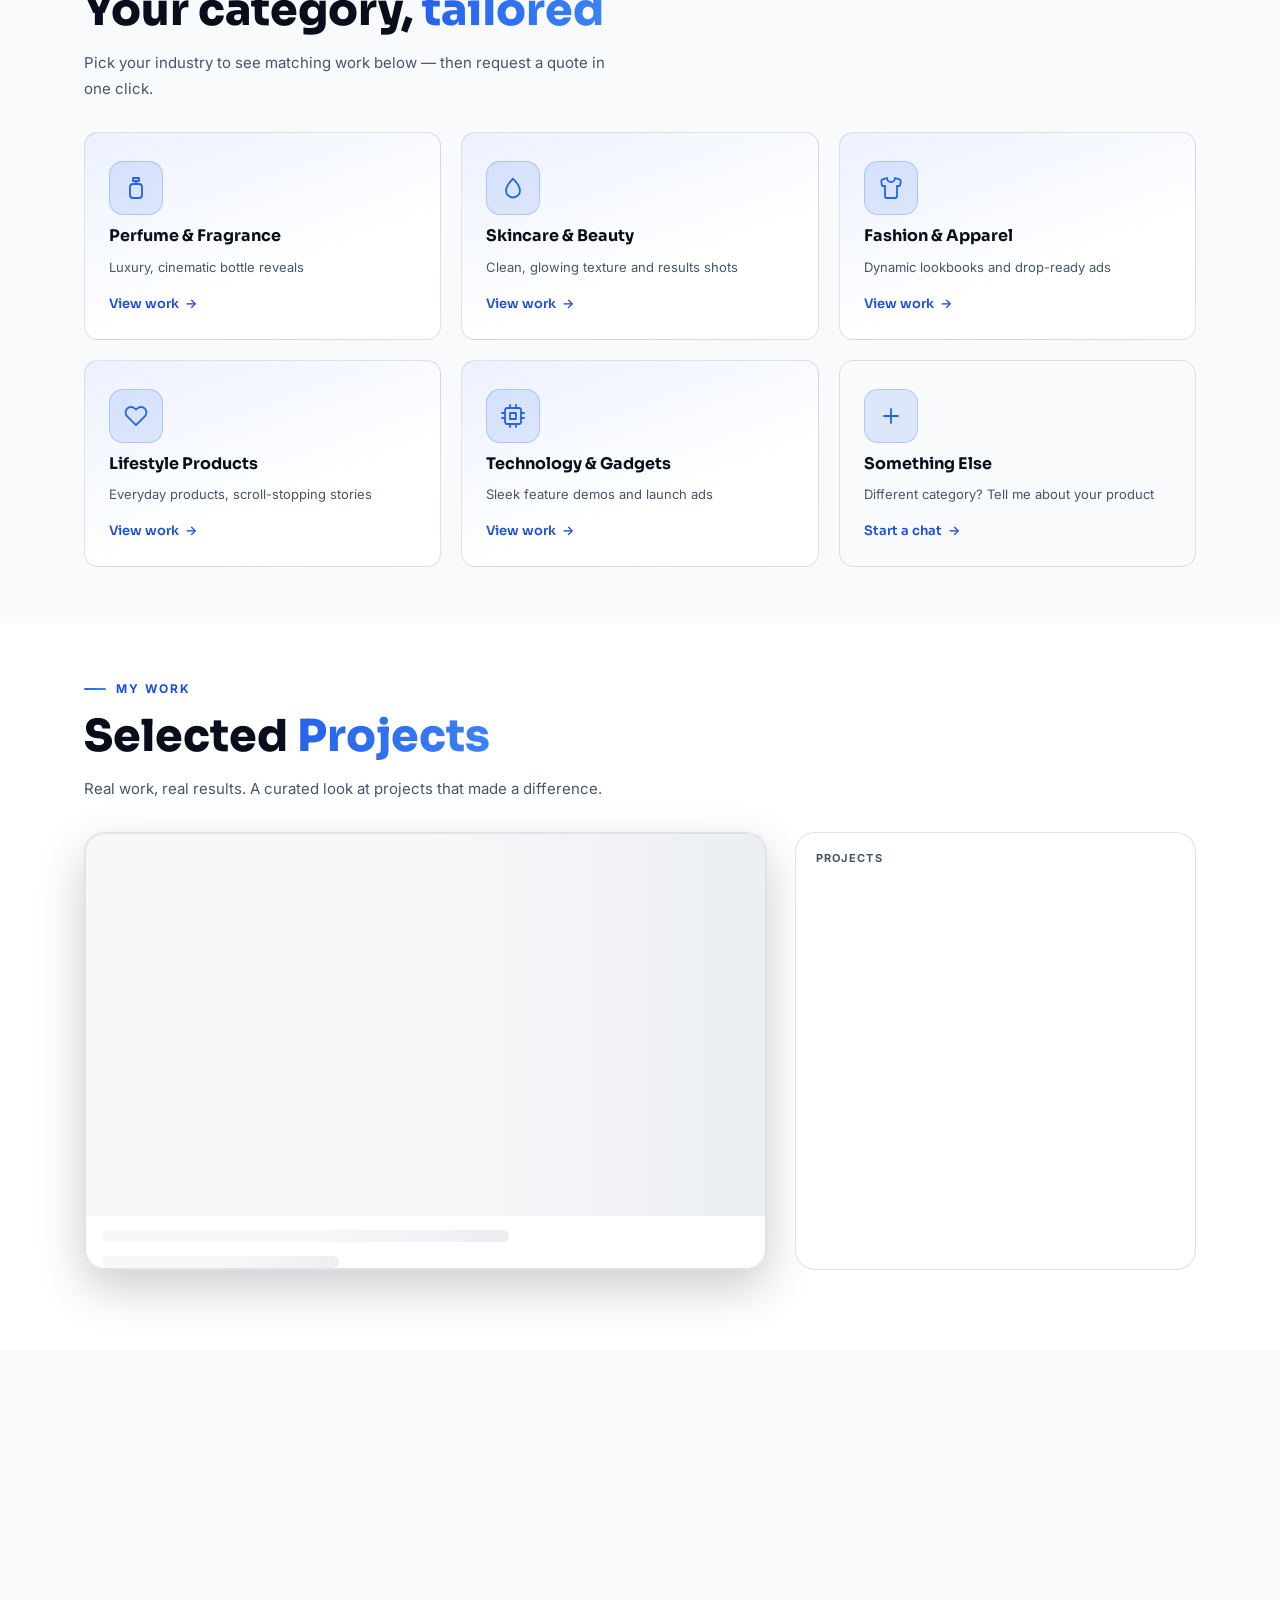
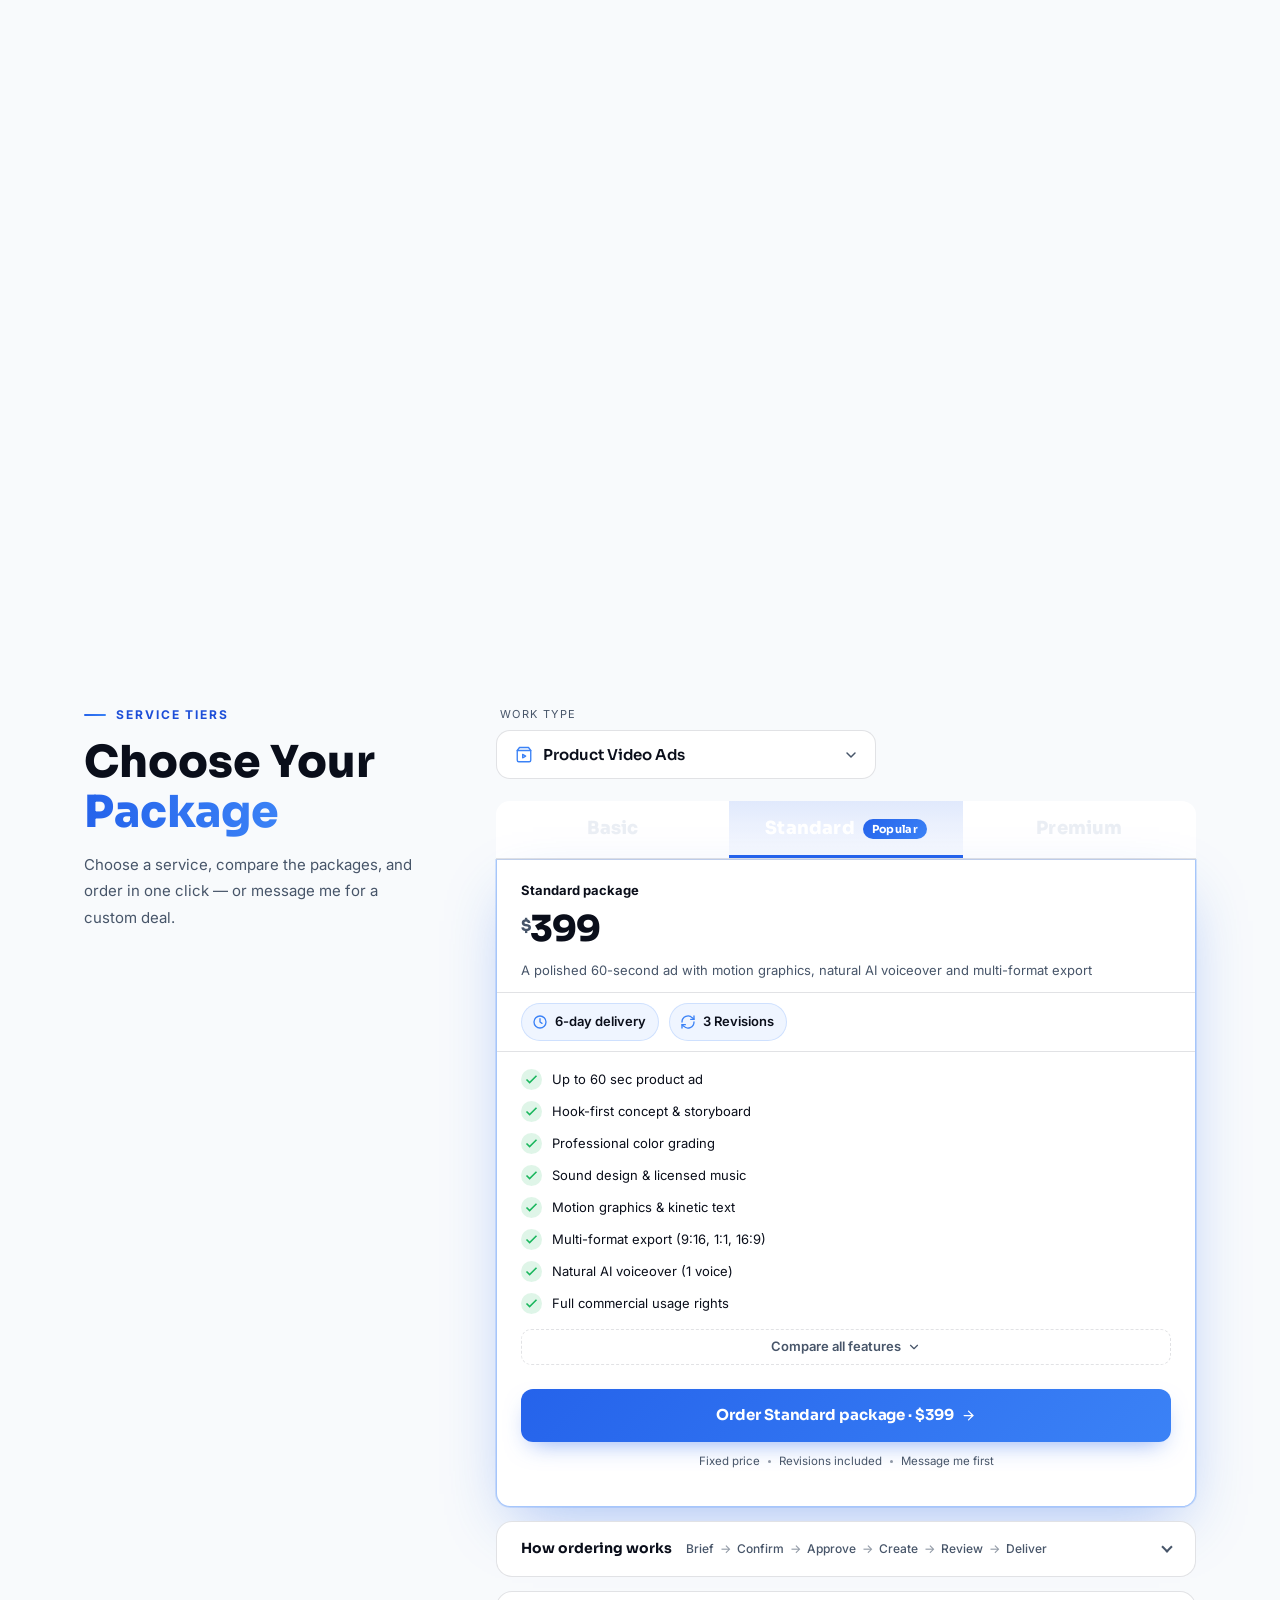
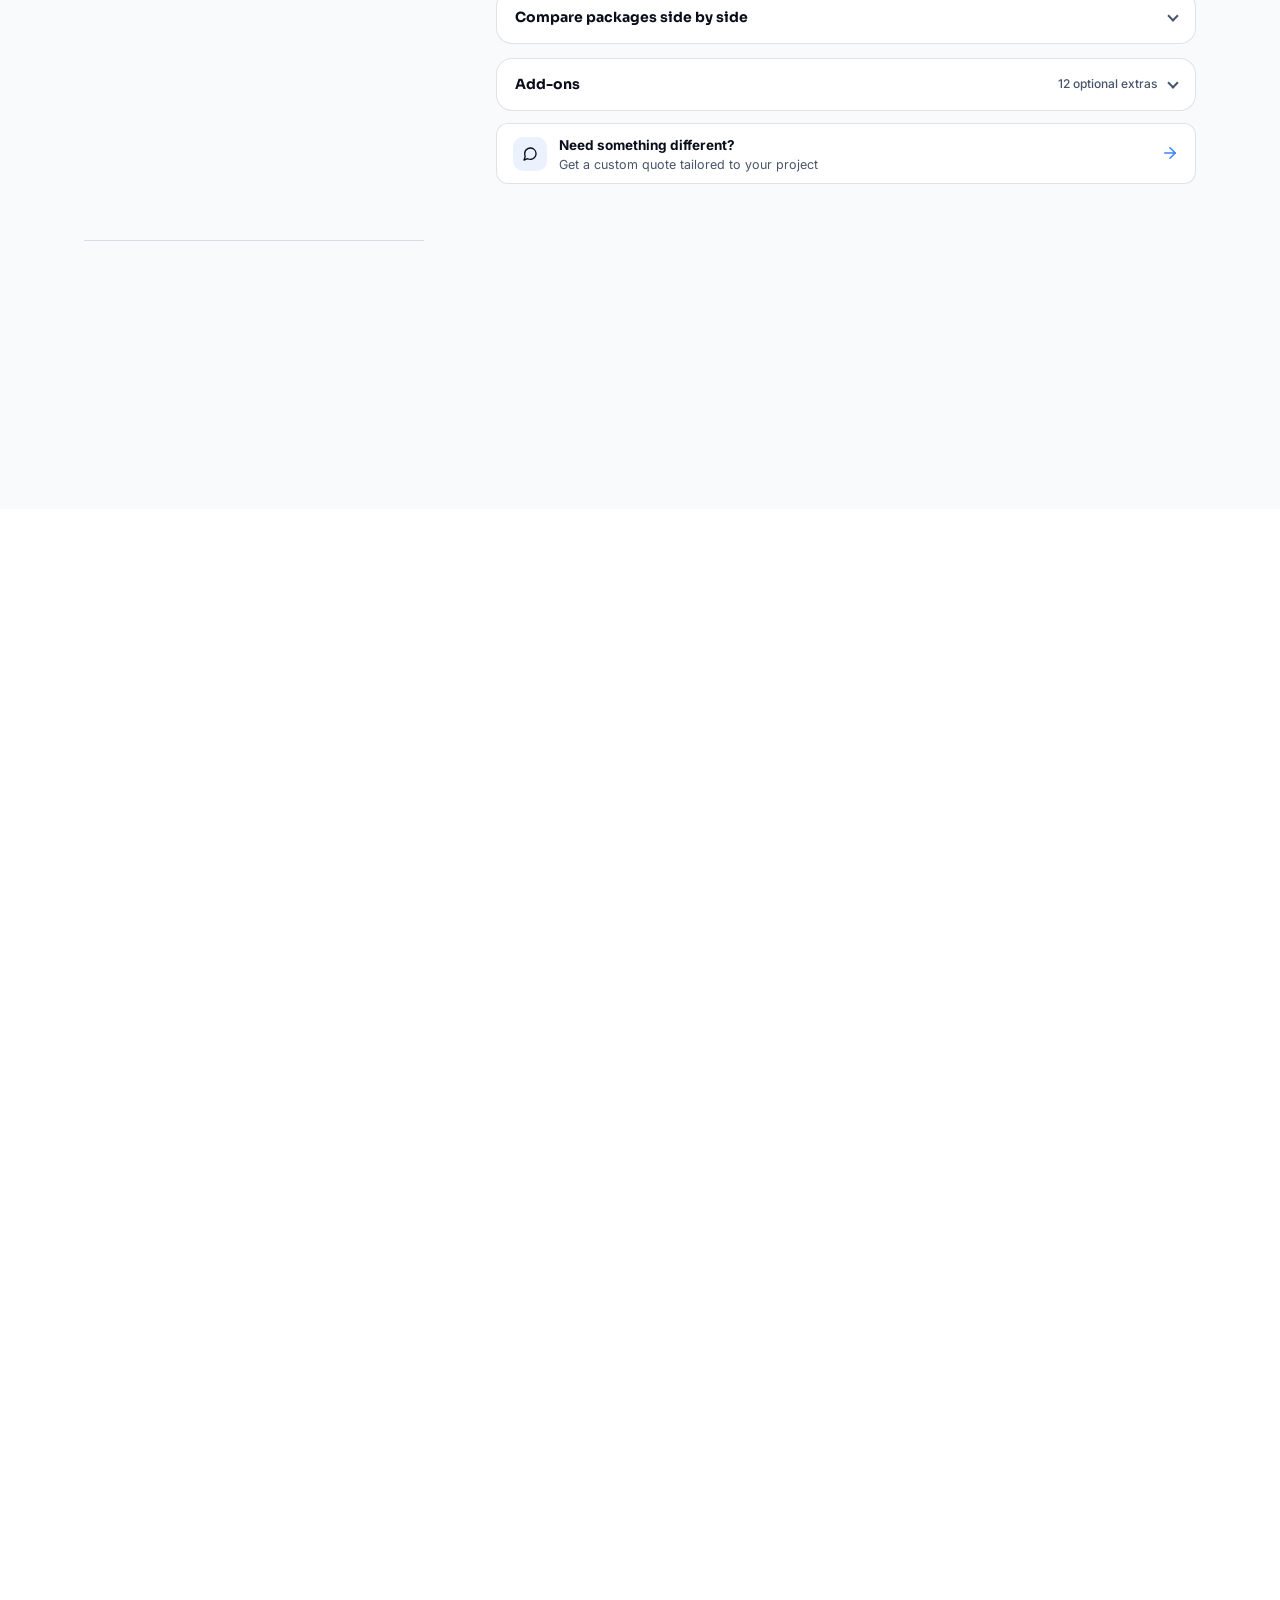
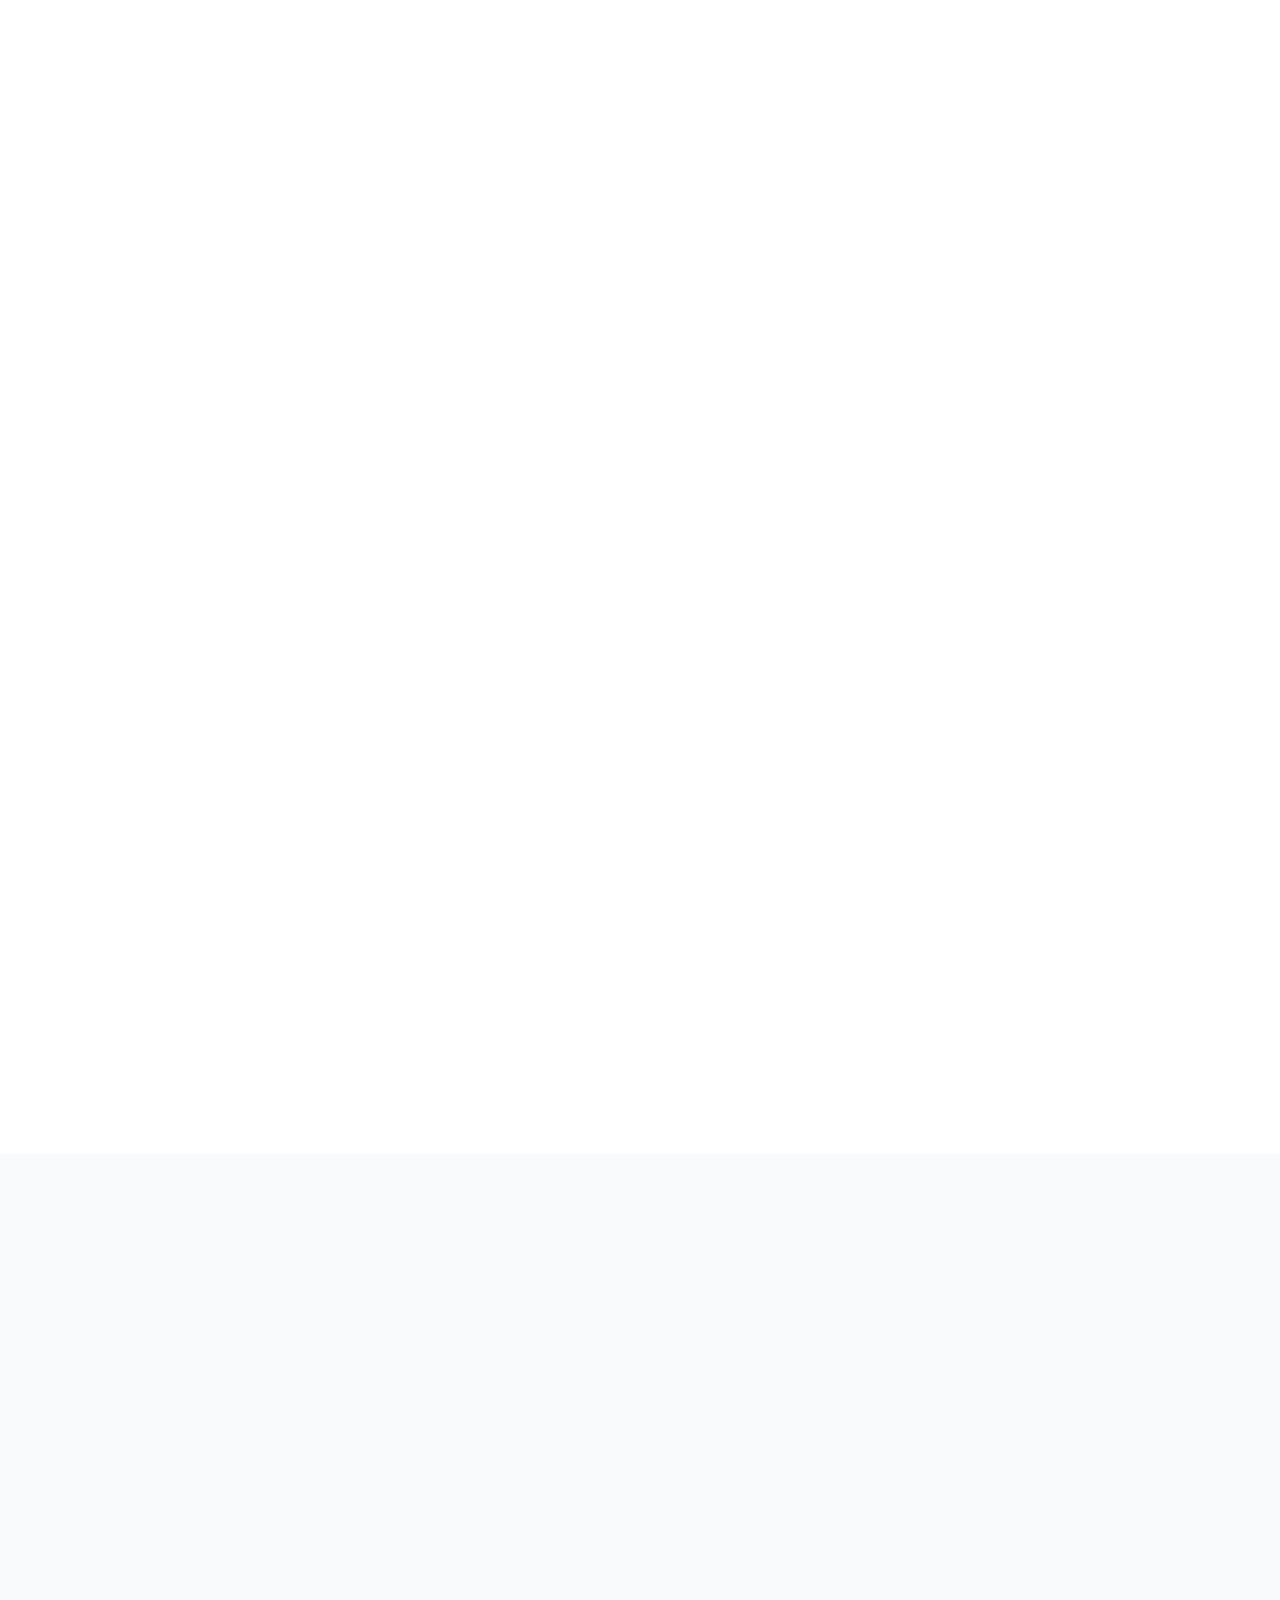
==== commit aa9b5885: "Add files via upload" ====
--- a/index.html
+++ b/index.html
@@ -61,7 +61,7 @@
       "sameAs": [
         "https://fiverr.com/vapxhasan",
         "https://www.upwork.com/freelancers/~0117eaa6462f5ba09c",
-        "https://facebook.com/vapxhasan",
+        "https://www.facebook.com/share/19tL2fh8Pv/",
         "https://instagram.com/vapxhasan",
         "https://twitter.com/vapxhasan",
         "https://linkedin.com/in/vapxhasan",
@@ -5819,10 +5819,10 @@
         <div class="contact-extra" id="contactExtra">
           <div class="contact-extra-inner">
             <div class="contact-extra-grid">
-        <a href="#payment" class="contact-link-card" id="payOptionsCard" onclick="openPaymentModal();return false;">
+        <a href="#payment" class="contact-link-card admin-only" id="payOptionsCard" style="display:none;" title="Admin only. Clients reach the payment options through the link in the auto-reply email." onclick="openPaymentModal();return false;">
           <div class="cl-icon" style="background:rgba(37,99,235,0.12);color:#2563eb;"><svg viewBox="0 0 24 24" width="22" height="22" fill="none" stroke="currentColor" stroke-width="1.9" stroke-linecap="round" stroke-linejoin="round" aria-hidden="true"><rect x="2" y="5" width="20" height="14" rx="3"/><path d="M2 10h20"/><path d="M6 15h4"/></svg></div>
           <div>
-            <div class="cl-label">PAYMENT</div>
+            <div class="cl-label">PAYMENT &middot; ADMIN ONLY</div>
             <div class="cl-val">Payment options</div>
           </div>
           <span class="cl-arrow"><svg class="icon-inline" viewBox="0 0 24 24" fill="none" stroke="currentColor" stroke-width="2" stroke-linecap="round" stroke-linejoin="round" width="1em" height="1em" style="vertical-align:-0.125em;"><use href="#ic5"></use></svg></span>
@@ -5859,11 +5859,11 @@
           </div>
           <span class="cl-arrow"><svg class="icon-inline" viewBox="0 0 24 24" fill="none" stroke="currentColor" stroke-width="2" stroke-linecap="round" stroke-linejoin="round" width="1em" height="1em" style="vertical-align:-0.125em;"><use href="#ic5"></use></svg></span>
         </a>
-<a href="https://facebook.com/vapxhasan" target="_blank" rel="noopener noreferrer" class="contact-link-card">
+<a href="https://www.facebook.com/share/19tL2fh8Pv/" target="_blank" rel="noopener noreferrer" class="contact-link-card">
           <div class="cl-icon" style="background:rgba(24,119,242,0.12)"><img src="[data-uri]" alt="Facebook" width="22" height="22" loading="lazy" decoding="async"></div>
           <div>
             <div class="cl-label">FACEBOOK</div>
-            <div class="cl-val">@vapxhasan</div>
+            <div class="cl-val">Facebook Page</div>
           </div>
           <span class="cl-arrow"><svg class="icon-inline" viewBox="0 0 24 24" fill="none" stroke="currentColor" stroke-width="2" stroke-linecap="round" stroke-linejoin="round" width="1em" height="1em" style="vertical-align:-0.125em;"><use href="#ic5"></use></svg></span>
         </a>
@@ -6821,7 +6821,7 @@
           <div class="footer-meta-item"><svg width="15" height="15" viewBox="0 0 24 24" fill="none" stroke="currentColor" stroke-width="2" stroke-linecap="round" stroke-linejoin="round" aria-hidden="true"><rect x="3" y="5" width="18" height="14" rx="2"/><path d="m3 7 9 6 9-6"/></svg><span><a href="mailto:vapxhasan@gmail.com">vapxhasan@gmail.com</a></span></div>
         </div>
         <div class="footer-socials">
-          <a aria-label="Facebook" href="https://facebook.com/vapxhasan" target="_blank" rel="noopener noreferrer" class="social-btn" title="Facebook"><img src="[data-uri]" alt="Facebook" loading="lazy" decoding="async"></a>
+          <a aria-label="Facebook" href="https://www.facebook.com/share/19tL2fh8Pv/" target="_blank" rel="noopener noreferrer" class="social-btn" title="Facebook"><img src="[data-uri]" alt="Facebook" loading="lazy" decoding="async"></a>
           <a aria-label="Instagram" href="https://instagram.com/vapxhasan" target="_blank" rel="noopener noreferrer" class="social-btn" title="Instagram"><img src="[data-uri]" alt="Instagram" loading="lazy" decoding="async"></a>
           <a aria-label="Twitter" href="https://twitter.com/vapxhasan" target="_blank" rel="noopener noreferrer" class="social-btn" title="X/Twitter"><img src="[data-uri]" alt="X / Twitter" loading="lazy" decoding="async"></a>
           <a aria-label="LinkedIn" href="https://linkedin.com/in/vapxhasan" target="_blank" rel="noopener noreferrer" class="social-btn" title="LinkedIn"><img src="[data-uri]" alt="LinkedIn" loading="lazy" decoding="async"></a>
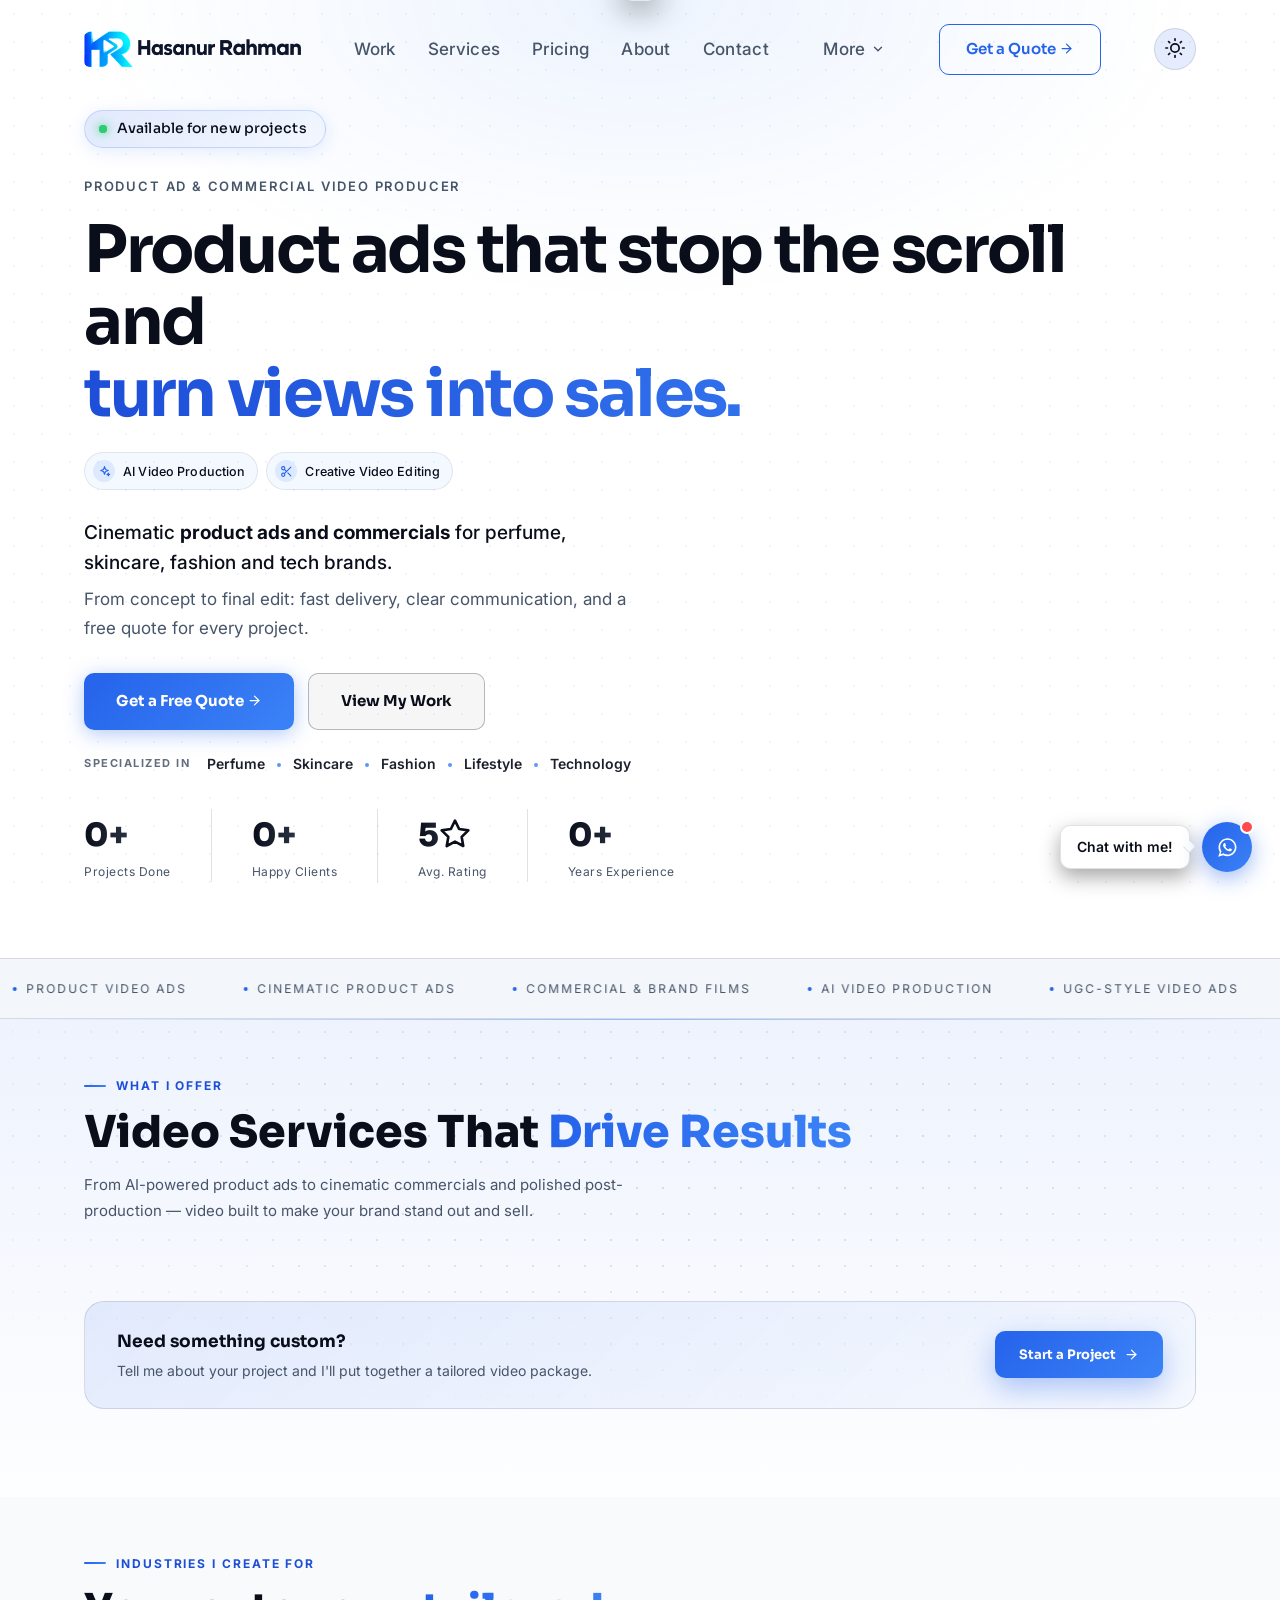
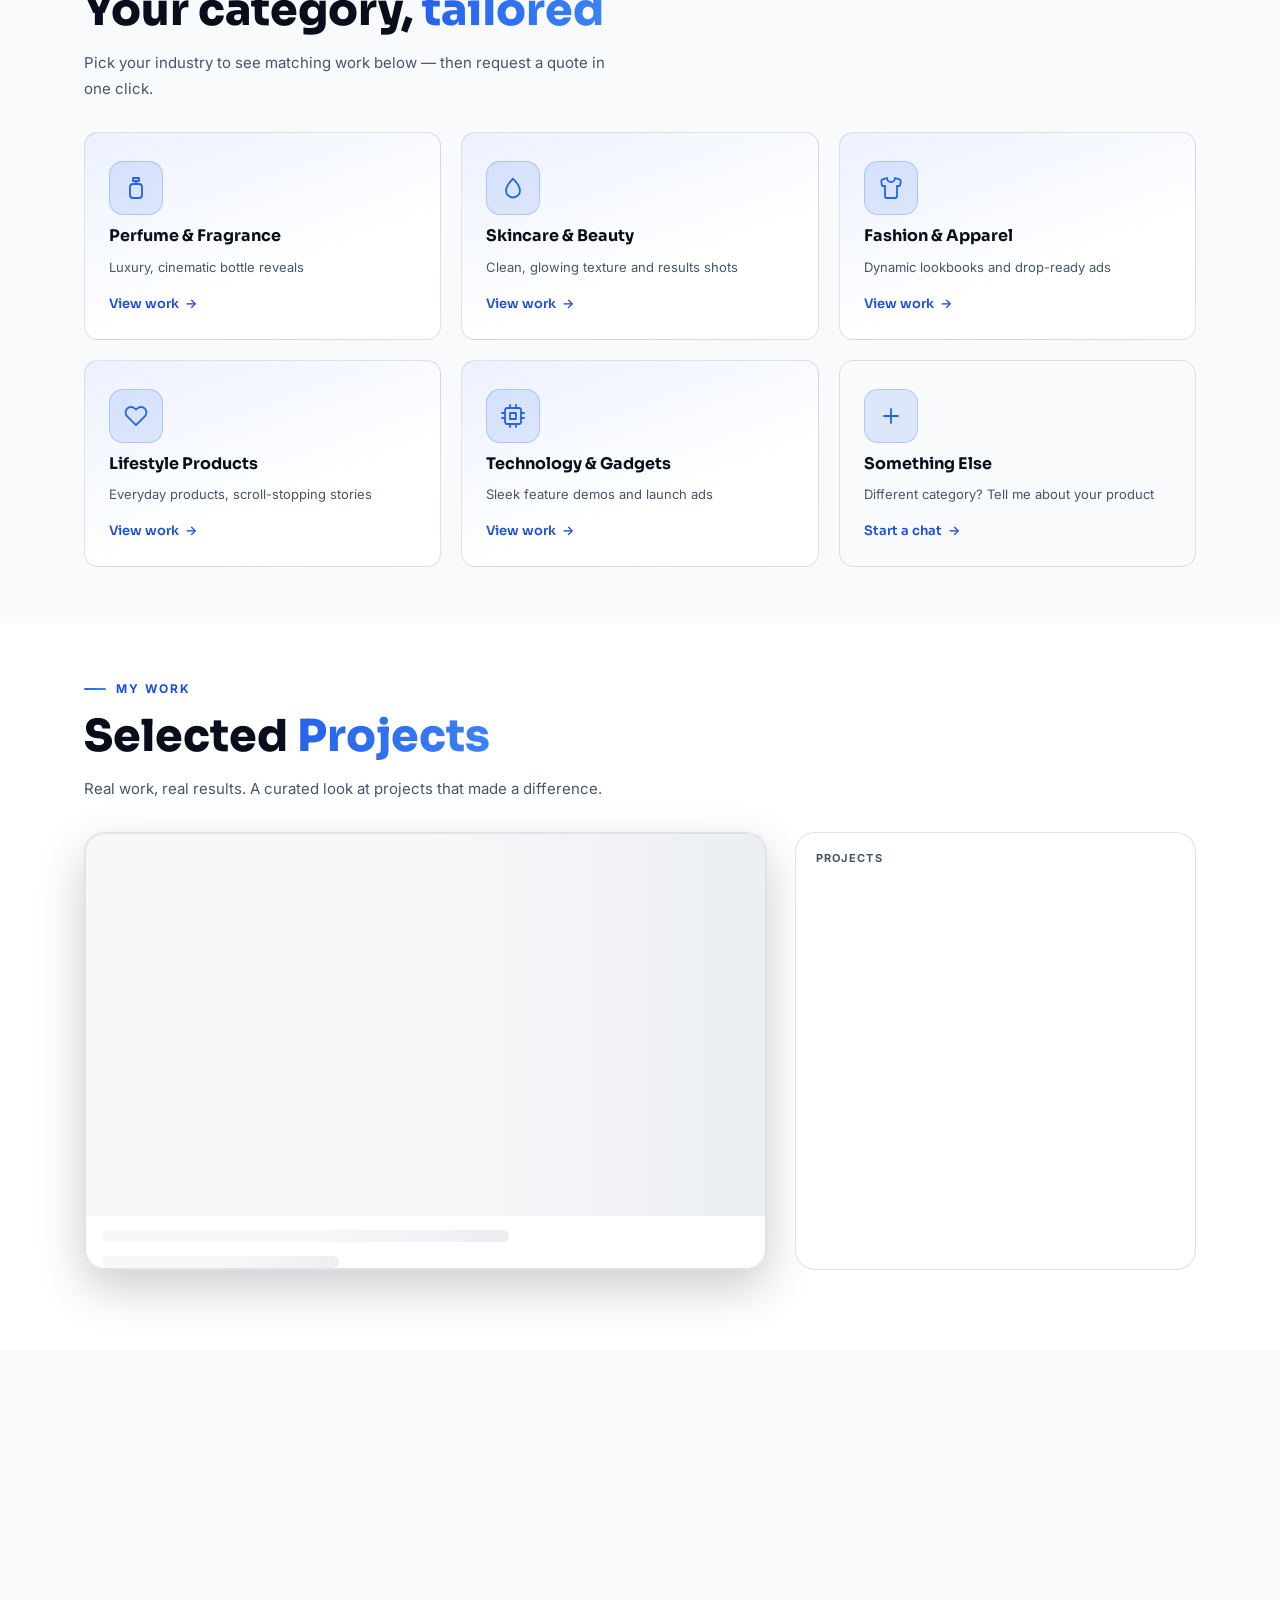
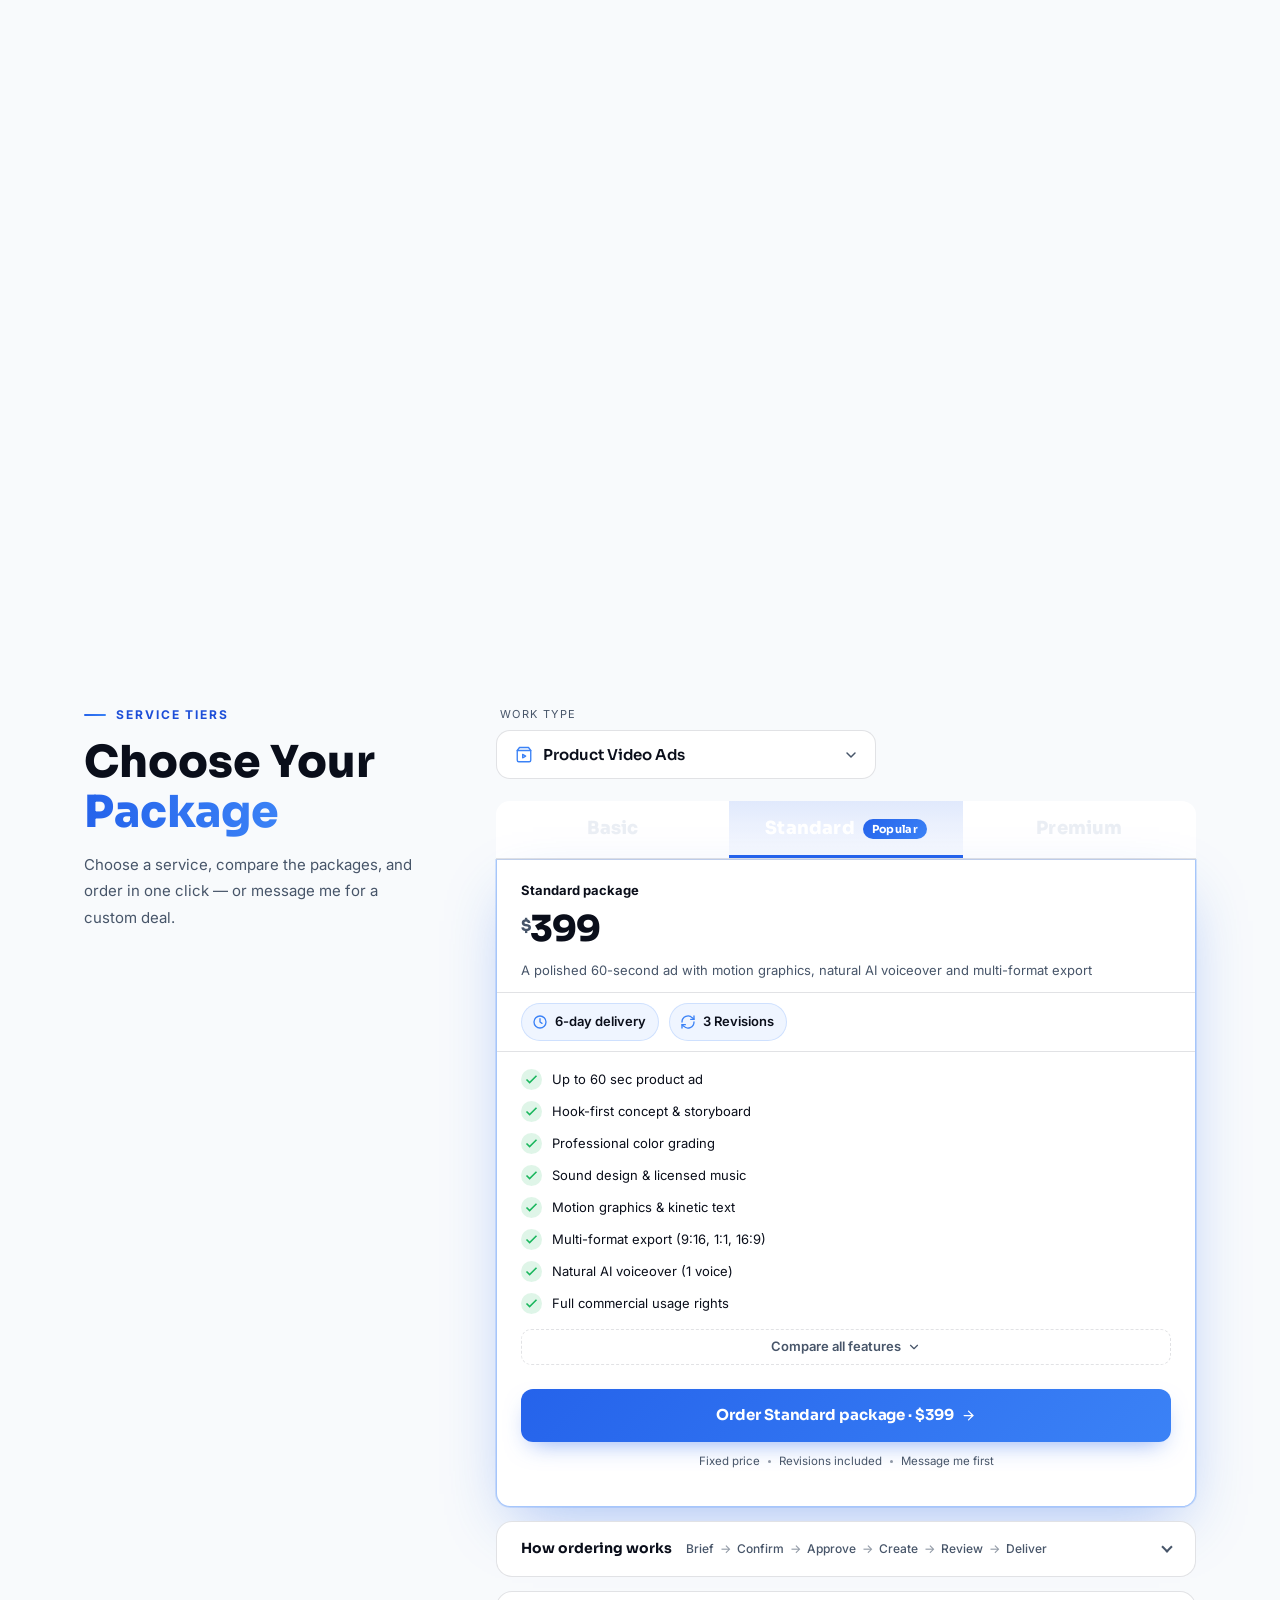
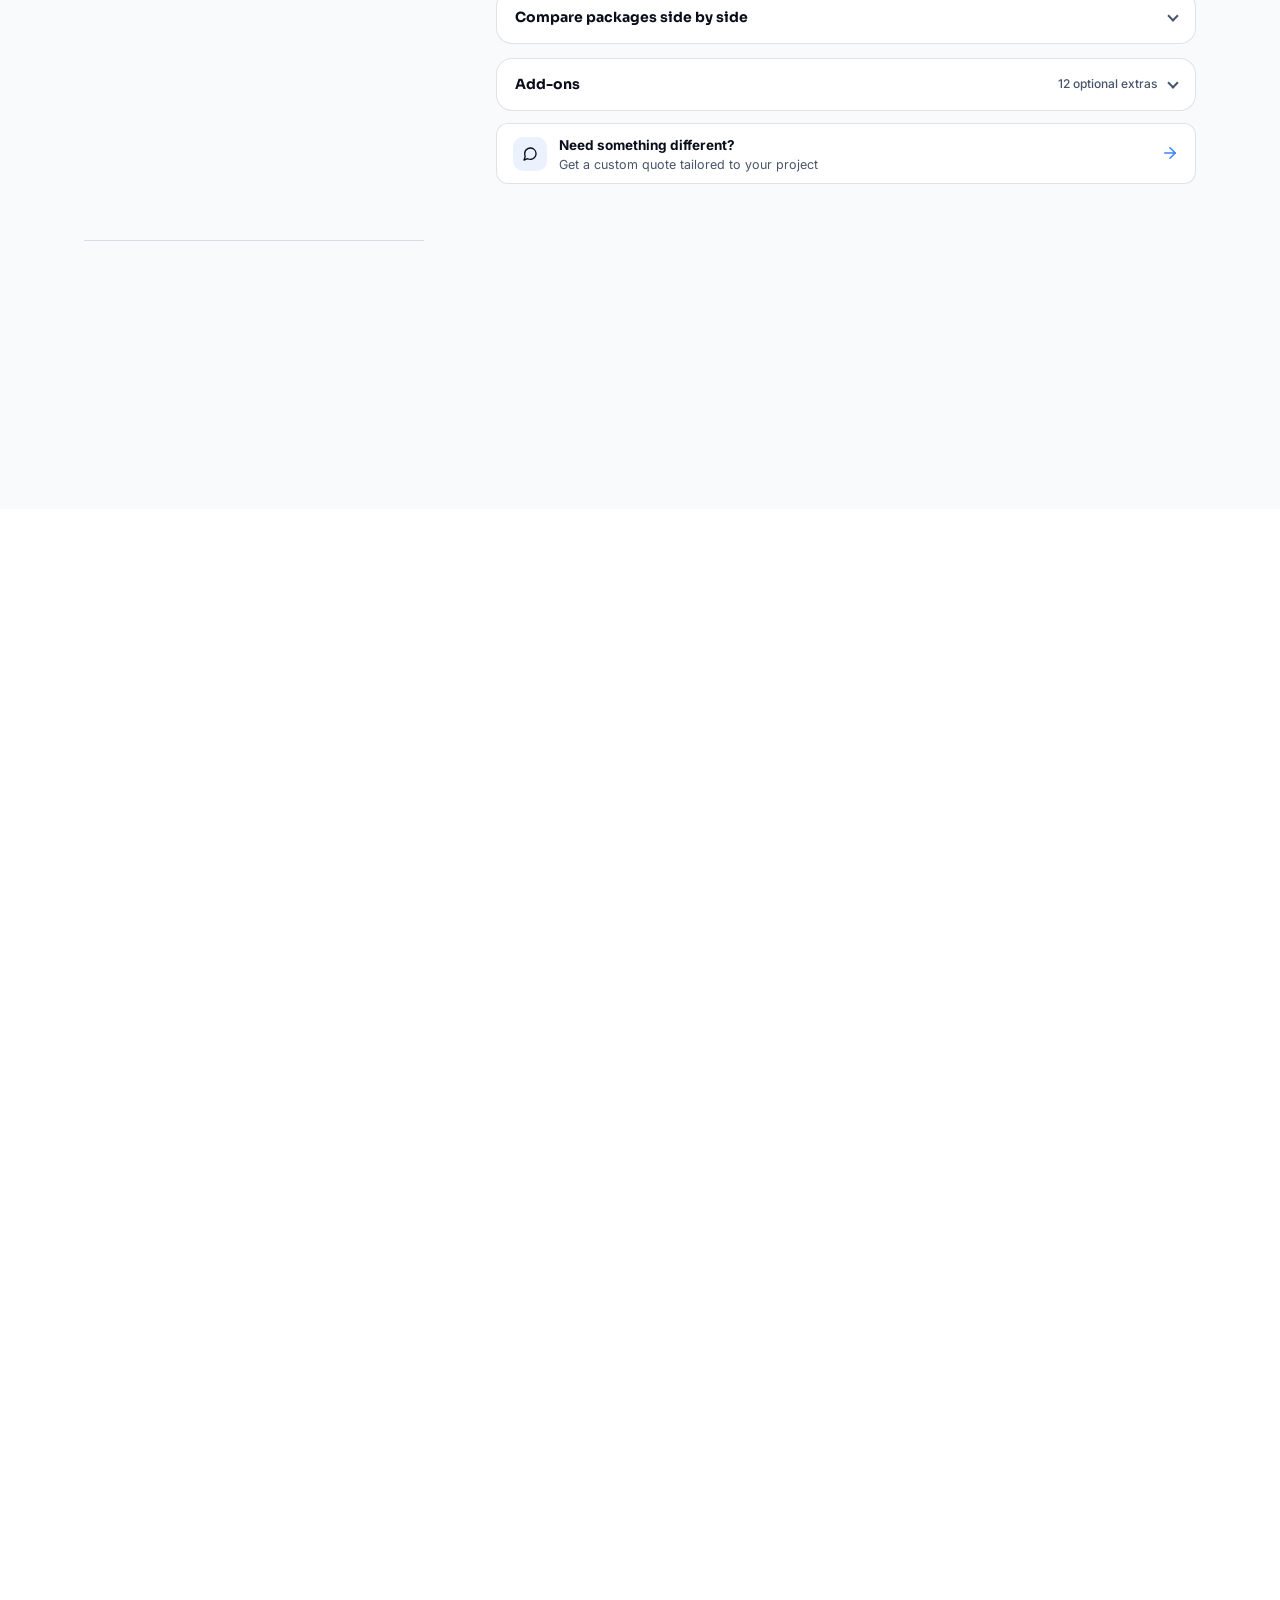
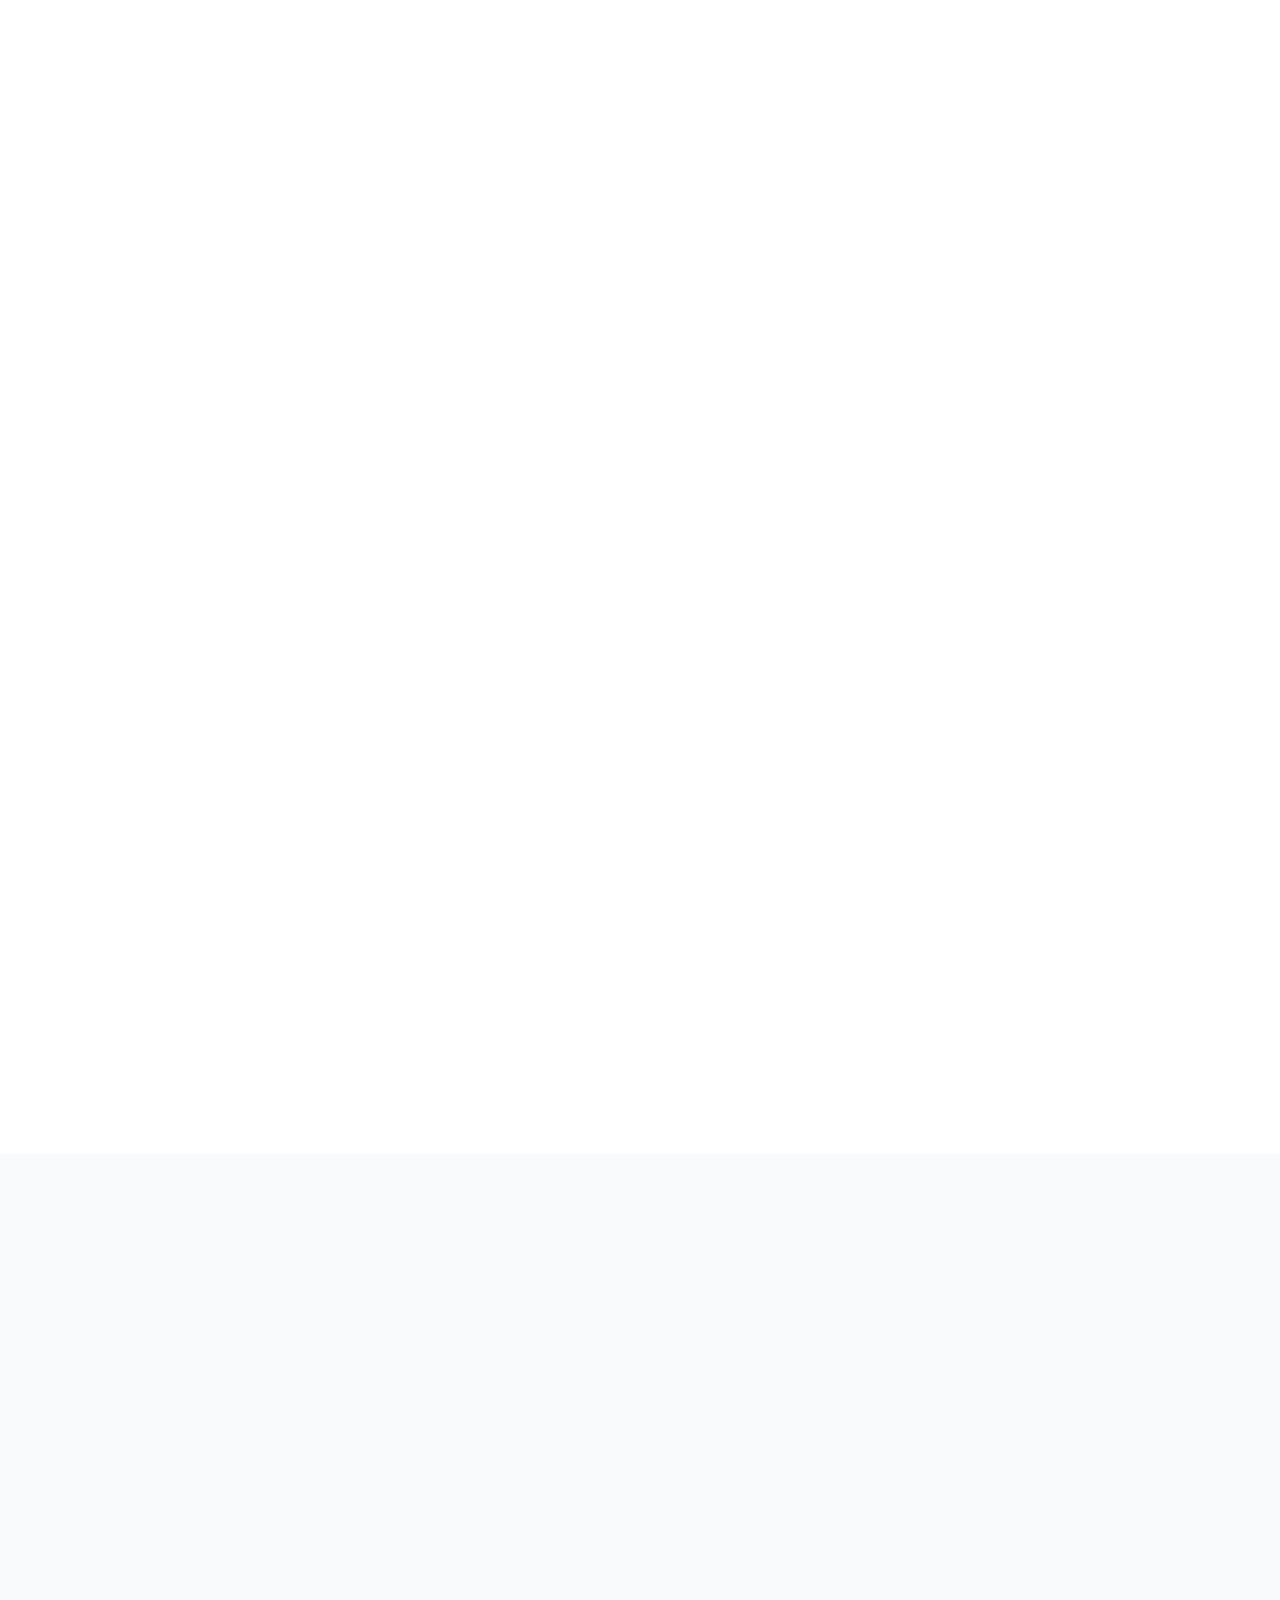
==== commit 03168939: "Add files via upload" ====
--- a/index.html
+++ b/index.html
@@ -4792,6 +4792,71 @@
 body.light-mode .pm-act-primary{color:#06210f;}
 @media (max-width:480px){.pm-k{width:92px;}}
 </style>
+<style id="fiv-voices-css">
+/* ===== Pricing: hear the voices ===== */
+.fiv-voices{margin-top:14px;border:1px solid var(--border);border-radius:16px;background:var(--card);overflow:hidden;}
+.fiv-voices>summary{list-style:none;cursor:pointer;display:flex;align-items:center;gap:14px;padding:14px 18px;font-family:var(--font-display);font-size:14px;font-weight:700;color:var(--white);}
+.fiv-voices>summary::-webkit-details-marker{display:none;}
+.fiv-voices>summary::after{content:"";flex:none;width:8px;height:8px;border-right:2px solid var(--muted);border-bottom:2px solid var(--muted);transform:rotate(45deg);margin-top:-3px;transition:transform .2s;}
+.fiv-voices[open]>summary::after{transform:rotate(-135deg);margin-top:3px;}
+.fiv-voices>summary:focus-visible{outline:2px solid var(--indigo);outline-offset:-2px;}
+.fiv-voices .fv-mini{display:none;flex:1;min-width:0;overflow:hidden;text-overflow:ellipsis;white-space:nowrap;font-family:var(--font-body);font-size:12px;font-weight:500;color:var(--muted);}
+.fiv-voices .fv-count{margin-left:auto;font-family:var(--font-body);font-size:12px;font-weight:500;color:var(--muted);}
+.fv-body{padding:0 18px 16px;border-top:1px solid var(--border);}
+.fv-intro{margin:14px 0 0;font-size:13px;line-height:1.6;color:var(--muted);}
+.fv-list{list-style:none;margin:12px 0 0;padding:0;display:grid;grid-template-columns:1fr;gap:10px;}
+.fv-item{display:grid;grid-template-columns:auto minmax(0,1fr) auto;align-items:center;gap:12px;padding:12px;border:1px solid var(--border);border-radius:14px;transition:border-color .2s,background .2s;}
+.fv-item.is-selected{border-color:var(--indigo);background:rgba(37,99,235,.06);}
+.fv-item.is-playing{border-color:rgba(37,99,235,.5);}
+.fv-play{width:42px;height:42px;border-radius:50%;border:0;display:grid;place-items:center;color:#fff;background:linear-gradient(135deg,var(--indigo),#3b82f6);cursor:pointer;transition:transform .15s;}
+.fv-play:hover{transform:scale(1.05);}
+.fv-play:focus-visible,.fv-use:focus-visible,.fv-seek:focus-visible,.fv-listen:focus-visible{outline:2px solid var(--indigo);outline-offset:2px;}
+.fv-play .ic-pause{display:none;}
+.fv-item.is-playing .fv-play .ic-play{display:none;}
+.fv-item.is-playing .fv-play .ic-pause{display:block;}
+.fv-item.is-error .fv-play{background:var(--border);color:var(--muted);cursor:not-allowed;}
+.fv-top{display:flex;flex-wrap:wrap;align-items:baseline;gap:4px 10px;}
+.fv-name{font-family:var(--font-display);font-size:14px;font-weight:800;color:var(--white);}
+.fv-meta{font-size:12px;color:var(--muted);}
+.fv-ai{font-size:10px;font-weight:700;letter-spacing:.05em;text-transform:uppercase;color:var(--indigo);border:1px solid rgba(37,99,235,.35);border-radius:999px;padding:1px 7px;}
+.fv-line{margin-top:3px;font-size:12.5px;line-height:1.5;color:var(--muted);font-style:italic;overflow-wrap:anywhere;}
+.fv-bar{display:flex;align-items:center;gap:10px;margin-top:8px;}
+.fv-seek{flex:1;min-width:0;height:4px;accent-color:var(--indigo);cursor:pointer;}
+.fv-seek:disabled{cursor:default;opacity:.55;}
+.fv-time{flex:none;font-size:11.5px;color:var(--muted);font-variant-numeric:tabular-nums;min-width:30px;text-align:right;}
+.fv-err{margin-top:6px;font-size:12px;color:#ef4444;}
+.fv-use{flex:none;padding:8px 13px;border-radius:10px;border:1px solid var(--border);background:transparent;color:var(--white);font-family:var(--font-display);font-size:12.5px;font-weight:700;cursor:pointer;transition:all .2s;white-space:nowrap;}
+.fv-use:hover{border-color:var(--indigo);color:var(--indigo);}
+.fv-item.is-selected .fv-use{background:var(--indigo);border-color:var(--indigo);color:#fff;}
+.fv-ctrl{grid-column:1/-1;display:flex;justify-content:flex-end;gap:6px;}
+.fv-ctrl button{min-width:34px;height:30px;padding:0 10px;border-radius:8px;border:1px solid var(--border);background:transparent;color:var(--muted);font-size:12px;font-weight:600;cursor:pointer;}
+.fv-ctrl button:hover:not(:disabled){color:var(--white);border-color:var(--indigo);}
+.fv-ctrl button:disabled{opacity:.35;cursor:default;}
+.fv-ctrl .fv-del:hover:not(:disabled){color:#ef4444;border-color:#ef4444;}
+.fv-empty{display:block;padding:14px 0;color:var(--muted);font-size:13px;}
+.fv-pick{margin-top:12px;}
+.fv-pick:empty{display:none;}
+.fv-pick .fv-pick-box{padding:13px 14px;border:1px solid var(--border);border-radius:12px;background:rgba(37,99,235,.06);font-size:13px;line-height:1.55;color:var(--muted);}
+.fv-pick .fv-pick-box b{color:var(--white);}
+.fv-pick .fv-pick-row{display:flex;align-items:center;justify-content:space-between;gap:12px;flex-wrap:wrap;}
+.fv-pick .fv-pick-actions{display:flex;align-items:center;gap:12px;}
+.fv-pick .fv-pick-clear{background:none;border:0;padding:4px;font:inherit;font-size:12.5px;color:var(--muted);text-decoration:underline;cursor:pointer;}
+.fv-pick .fv-pick-go{border:0;border-radius:10px;padding:9px 14px;font-family:var(--font-display);font-size:13px;font-weight:700;color:#fff;background:linear-gradient(135deg,var(--indigo),#3b82f6);cursor:pointer;}
+/* "Hear the voices" link next to the voiceover line in the package card */
+.fv-listen{margin-left:8px;padding:2px 9px;border-radius:999px;border:1px solid rgba(37,99,235,.35);background:transparent;color:var(--indigo);font-size:11.5px;font-weight:700;cursor:pointer;vertical-align:middle;}
+.fv-listen:hover{background:rgba(37,99,235,.1);}
+@media (min-width:721px){
+  .fiv-voices>summary{padding:15px 24px;}
+  .fiv-voices:not([open]) .fv-mini{display:block;}
+  .fiv-voices:not([open]) .fv-count{display:none;}
+  .fv-body{padding:0 24px 18px;}
+}
+@media (max-width:540px){
+  .fv-item{grid-template-columns:auto minmax(0,1fr);}
+  .fv-use{grid-column:1/-1;}
+}
+@media (prefers-reduced-motion:reduce){.fiv-voices>summary::after,.fv-play{transition:none;}}
+</style>
 </head>
 <body>
 <script>/* apply saved/system theme before first paint (prevents dark-to-light flash) */
@@ -5378,6 +5443,18 @@
       <div class="fiv-tab-bar" id="fivTabBar"></div>
       <!-- Card -->
       <div class="fiv-card" id="fivCard"></div>
+
+      <!-- Hear the voices (AI voiceover samples; admin-managed) -->
+      <details class="fiv-voices" id="fivVoices" style="display:none;">
+        <summary><span class="fp-title">Hear the voices</span><span class="fv-mini" id="fivVoicesMini" aria-hidden="true"></span><span class="fv-count" id="fivVoicesCount"></span></summary>
+        <div class="fv-body">
+          <p class="fv-intro" id="fivVoicesIntro"></p>
+          <div class="fiv-addons-bar" id="fivVoicesBar"></div>
+          <ul class="fv-list" id="fivVoicesList"></ul>
+          <div class="fv-pick" id="fivVoicePick" aria-live="polite"></div>
+          <p class="fiv-addons-note">All voices are natural, human-like AI voices and are always clearly labelled. Commercial usage rights are included in every package.</p>
+        </div>
+      </details>
 
       <!-- How ordering works -->
       <details class="fiv-process" id="fivProcess">
@@ -6626,6 +6703,30 @@
   </div>
 </div>
 
+<!-- Voice sample editor (admin) -->
+<div class="am-modal-overlay" id="voiceModal" onclick="if(event.target===this)fivVoiceClose()">
+  <div class="am-modal">
+    <div class="am-modal-title" id="voiceModalTitle">Voice sample</div>
+    <div class="am-modal-sub">Shown in the &ldquo;Hear the voices&rdquo; list on the pricing section. Use one short sample per voice, all reading the same line, so clients can compare.</div>
+    <input type="hidden" id="voiceIdx" value="-1">
+    <label class="am-modal-label" for="voiceName">VOICE NAME</label>
+    <input class="am-modal-field" id="voiceName" type="text" maxlength="40" placeholder="e.g. Emma">
+    <label class="am-modal-label" for="voiceAccent">ACCENT (optional)</label>
+    <input class="am-modal-field" id="voiceAccent" type="text" maxlength="30" placeholder="e.g. American, British, Australian">
+    <label class="am-modal-label" for="voiceTone">TONE (optional)</label>
+    <input class="am-modal-field" id="voiceTone" type="text" maxlength="30" placeholder="e.g. Warm, Energetic, Luxury, Calm">
+    <label class="am-modal-label" for="voiceSrc">AUDIO FILE</label>
+    <input class="am-modal-field" id="voiceSrc" type="text" maxlength="400" placeholder="audio/emma-us-warm.mp3  or  https://.../emma.mp3">
+    <label class="am-modal-label" for="voiceLine">LINE THE VOICE READS (optional)</label>
+    <input class="am-modal-field" id="voiceLine" type="text" maxlength="140" placeholder="e.g. Meet the serum your skin has been waiting for.">
+    <div class="am-modal-btns">
+      <button type="button" class="am-modal-cancel" onclick="fivVoiceTest()" id="voiceTestBtn">Test audio</button>
+      <button type="button" class="am-modal-cancel" onclick="fivVoiceClose()">Cancel</button>
+      <button type="button" class="am-modal-publish" id="voiceSaveBtn" onclick="fivVoiceSave()">Save voice</button>
+    </div>
+  </div>
+</div>
+
 <!-- Add Video Modal -->
 <div class="yt-modal-overlay" id="ytModal">
   <div class="yt-modal">
@@ -8516,7 +8617,7 @@
       console.warn('Non-critical form reset error:', resetErr);
     }
     // add-ons ticked on the pricing section belong to this enquiry, so clear them once it is sent
-    try { if (typeof fivClearAddons === 'function') fivClearAddons(); } catch (addonErr) {}
+    try { if (typeof fivClearAddons === 'function') fivClearAddons(); if (typeof fivVoiceClear === 'function') fivVoiceClear(); } catch (addonErr) {}
     cfNewCaptcha();
 
     setTimeout(() => {
@@ -11729,6 +11830,9 @@
   { name: 'Rush delivery',                 note: '48-hour turnaround, subject to availability',        type: 'percent', value: 40 }
 ];
 let fivAddons = JSON.parse(JSON.stringify(FIV_ADDONS_DEFAULT));
+// Voice samples for the "Hear the voices" list (admin-managed, saved as "fiv_voices"). Empty until the admin adds some.
+let fivVoices = [];
+let _fvSelected = '';   // name of the voice the visitor picked
 let fivCategories = [
   {
     "name": "Product Video Ads",
@@ -12914,6 +13018,7 @@
     </div>`;
   if (typeof fivRenderCompare === 'function') fivRenderCompare();
   if (typeof fivRenderAddons === 'function') fivRenderAddons();
+  if (typeof fivRenderVoices === 'function') fivRenderVoices();
 }
 // Side-by-side comparison of the active category's packages (price, delivery, revisions and every feature).
 function fivRenderCompare() {
@@ -12950,6 +13055,222 @@
     '<th scope="col">' + (plans.length === 3 && i === 1 ? '<em>Popular</em>' : '') + esc(p.tab) + '<span>' + esc(p.currency) + esc(p.price) + '</span></th>').join('') + '</tr>';
   host.innerHTML = '<table><thead>' + head + '</thead><tbody>' + rows.join('') + '</tbody></table>';
 }
+// ===== Voice samples ("Hear the voices") =====
+const _fvAudio = new Audio();
+_fvAudio.preload = 'none';
+let _fvPlaying = '';          // name of the voice that is loaded in the shared audio element
+function fivVoicesClean(list) {
+  if (!Array.isArray(list)) return [];
+  return list.filter(v => v && typeof v.name === 'string' && v.name.trim() && typeof v.src === 'string' && fivVoiceSrcOk(v.src)).map(v => ({
+    name: v.name.trim().slice(0, 40), accent: String(v.accent || '').trim().slice(0, 30), tone: String(v.tone || '').trim().slice(0, 30),
+    src: v.src.trim().slice(0, 400), line: String(v.line || '').trim().slice(0, 140)
+  }));
+}
+function fivVoicesLoad(raw) {
+  if (!raw || typeof raw !== 'object' || raw.v !== 1) return;
+  fivVoices = fivVoicesClean(Array.isArray(raw.items) ? raw.items : Object.values(raw.items || {}));
+}
+function fivVoiceSrcOk(src) {
+  const v = String(src || '').trim();
+  if (!v || /^\s*(javascript|data|vbscript|blob):/i.test(v)) return false;
+  if (!/\.(mp3|m4a|aac|wav|ogg|oga|opus)(\?[^#]*)?(#.*)?$/i.test(v)) return false;
+  return /^https?:\/\//i.test(v) || !/^[a-z][a-z0-9+.-]*:/i.test(v);
+}
+// Tells the admin exactly why a link was refused (Drive and Archive "details" pages are the common mistakes).
+function fivVoiceSrcHint(src) {
+  const v = String(src || '').trim();
+  if (/drive\.google\.com|docs\.google\.com/i.test(v)) return 'Google Drive links do not play reliably in a website player (Drive often blocks them or shows a download page). Upload the MP3 to your site\'s audio/ folder, or use a direct archive.org download link.';
+  if (/archive\.org\/details\//i.test(v)) return 'This is an Archive.org page link. Open the item, then copy the link of the MP3 itself (it looks like https://archive.org/download/.../file.mp3).';
+  return 'Use a direct link or path to an audio file ending in .mp3, .m4a, .wav or .ogg (for example audio/emma.mp3).';
+}
+function fivVoiceSelected() { return fivVoices.find(v => v.name === _fvSelected) || null; }
+function fivVoiceLabel(v) { return v.name + (v.accent || v.tone ? ' (' + [v.accent, v.tone].filter(Boolean).join(', ') + ')' : ''); }
+function fvFmt(t) { t = Math.max(0, Math.floor(t || 0)); return Math.floor(t / 60) + ':' + String(t % 60).padStart(2, '0'); }
+function fivRenderVoices() {
+  const box = document.getElementById('fivVoices');
+  const ul = document.getElementById('fivVoicesList');
+  if (!box || !ul) return;
+  const admin = (typeof isAdmin !== 'undefined') && isAdmin;
+  if (_fvSelected && !fivVoiceSelected()) _fvSelected = '';
+  if (_fvPlaying && !fivVoices.some(v => v.name === _fvPlaying)) fivVoiceStop();
+  box.style.display = (fivVoices.length || admin) ? '' : 'none';
+  const n = fivVoices.length;
+  const mini = document.getElementById('fivVoicesMini'), count = document.getElementById('fivVoicesCount');
+  if (mini) mini.textContent = fivVoices.map(v => v.name).join(' \u00b7 ');
+  if (count) count.textContent = n + ' voice' + (n === 1 ? '' : 's');
+  // which packages of the active service include voiceover
+  const plans = (typeof fivGetPlans === 'function' ? fivGetPlans() : []) || [];
+  const withVo = plans.filter(p => (p.services || []).some(s => s.on && /voiceover/i.test(s.label))).map(p => p.tab);
+  const list = withVo.length < 3 ? withVo.join(withVo.length === 2 ? ' and ' : ', ') : withVo.slice(0, -1).join(', ') + ' and ' + withVo[withVo.length - 1];
+  const intro = document.getElementById('fivVoicesIntro');
+  if (intro) intro.textContent = (withVo.length
+    ? 'Natural AI voiceover is included in the ' + list + ' package' + (withVo.length > 1 ? 's' : '') + ' for this service. '
+    : 'Voiceover is available on request for this service. ') + 'Play a sample and pick the voice you like.';
+  const e = escHtml;
+  const playIc = '<svg class="ic-play" viewBox="0 0 24 24" width="18" height="18" fill="currentColor" aria-hidden="true"><path d="M8 5v14l11-7z"/></svg><svg class="ic-pause" viewBox="0 0 24 24" width="18" height="18" fill="currentColor" aria-hidden="true"><path d="M7 5h4v14H7zM13 5h4v14h-4z"/></svg>';
+  ul.innerHTML = n ? fivVoices.map((v, i) => {
+    const meta = [v.accent, v.tone].filter(Boolean).join(' \u00b7 ');
+    const sel = v.name === _fvSelected, playing = v.name === _fvPlaying && !_fvAudio.paused;
+    const ctrl = admin ? '<div class="fv-ctrl">' +
+      '<button type="button" onclick="fivVoiceMove(' + i + ',-1)" aria-label="Move up"' + (i === 0 ? ' disabled' : '') + '>&uarr;</button>' +
+      '<button type="button" onclick="fivVoiceMove(' + i + ',1)" aria-label="Move down"' + (i === n - 1 ? ' disabled' : '') + '>&darr;</button>' +
+      '<button type="button" onclick="fivVoiceOpen(' + i + ')">Edit</button>' +
+      '<button type="button" class="fv-del" onclick="fivVoiceDelete(' + i + ')">Delete</button></div>' : '';
+    return '<li class="fv-item' + (sel ? ' is-selected' : '') + (playing ? ' is-playing' : '') + '" data-i="' + i + '">' +
+      '<button type="button" class="fv-play" onclick="fivVoicePlay(' + i + ')" aria-label="Play sample: ' + e(fivVoiceLabel(v)) + '">' + playIc + '</button>' +
+      '<div class="fv-main"><div class="fv-top"><span class="fv-name">' + e(v.name) + '</span>' + (meta ? '<span class="fv-meta">' + e(meta) + '</span>' : '') + '<span class="fv-ai">AI voice</span></div>' +
+      (v.line ? '<div class="fv-line">&ldquo;' + e(v.line) + '&rdquo;</div>' : '') +
+      '<div class="fv-bar"><input type="range" class="fv-seek" min="0" max="1000" value="0" step="1" disabled aria-label="Seek in the sample from ' + e(v.name) + '" oninput="fivVoiceSeek(this)"><span class="fv-time">0:00</span></div>' +
+      '<div class="fv-err" role="alert" hidden>This sample could not be loaded.</div></div>' +
+      '<button type="button" class="fv-use" aria-pressed="' + sel + '" onclick="fivVoiceUse(' + i + ')">' + (sel ? 'Selected' : 'Use this voice') + '</button>' + ctrl + '</li>';
+  }).join('') : '<li class="fv-empty">No voice samples yet. Use &ldquo;+ Add voice&rdquo; to add the first one.</li>';
+  const bar = document.getElementById('fivVoicesBar');
+  if (bar) bar.innerHTML = admin ? '<button type="button" class="fa-add" onclick="fivVoiceOpen(-1)">+ Add voice</button>' : '';
+  fivVoicePickBar();
+  fivVoiceCardLink();
+  fvSyncPlayer();
+}
+// Selected-voice bar under the list
+function fivVoicePickBar() {
+  const box = document.getElementById('fivVoicePick');
+  if (!box) return;
+  const v = fivVoiceSelected();
+  if (!v) { box.innerHTML = ''; return; }
+  box.innerHTML = '<div class="fv-pick-box"><div class="fv-pick-row"><div>Selected voice: <b>' + escHtml(fivVoiceLabel(v)) + '</b>. It is added to your enquiry when you continue with a package.</div>' +
+    '<div class="fv-pick-actions"><button type="button" class="fv-pick-clear" onclick="fivVoiceClear()">Clear</button>' +
+    '<button type="button" class="fv-pick-go" onclick="fivContinueWithAddons()">Continue with this voice</button></div></div></div>';
+}
+// "Hear the voices" link on the voiceover line of the package card
+function fivVoiceCardLink() {
+  document.querySelectorAll('#fivCard .fv-listen').forEach(b => b.remove());
+  if (!fivVoices.length) return;
+  document.querySelectorAll('#fivCard .fiv-svc:not(.off)').forEach(row => {
+    if (/voiceover/i.test(row.textContent)) {
+      const b = document.createElement('button');
+      b.type = 'button'; b.className = 'fv-listen'; b.textContent = 'Hear the voices'; b.onclick = fivVoiceJump;
+      row.appendChild(b);
+    }
+  });
+}
+function fivVoiceJump() {
+  const d = document.getElementById('fivVoices');
+  if (!d) return;
+  d.open = true;
+  d.scrollIntoView({ behavior: 'smooth', block: 'center' });
+}
+function fvItem(name) { return [...document.querySelectorAll('#fivVoicesList .fv-item')].find(li => fivVoices[+li.dataset.i] && fivVoices[+li.dataset.i].name === name); }
+function fvSyncPlayer() {
+  document.querySelectorAll('#fivVoicesList .fv-item').forEach(li => {
+    const v = fivVoices[+li.dataset.i];
+    const active = v && v.name === _fvPlaying;
+    li.classList.toggle('is-playing', !!active && !_fvAudio.paused);
+    const seek = li.querySelector('.fv-seek'), time = li.querySelector('.fv-time');
+    if (active && isFinite(_fvAudio.duration) && _fvAudio.duration > 0) {
+      seek.disabled = false; seek.value = Math.round(_fvAudio.currentTime / _fvAudio.duration * 1000); time.textContent = fvFmt(_fvAudio.currentTime);
+    } else if (!active) { seek.disabled = true; seek.value = 0; time.textContent = '0:00'; }
+  });
+}
+function fivVoiceStop() {
+  try { _fvAudio.pause(); } catch (e) {}
+  _fvPlaying = '';
+  fvSyncPlayer();
+}
+function fivVoicePlay(i) {
+  const v = fivVoices[i];
+  if (!v) return;
+  const li = fvItem(v.name);
+  if (li && li.classList.contains('is-error')) return;
+  if (_fvPlaying === v.name) {                       // same voice: toggle
+    if (_fvAudio.paused) _fvAudio.play().catch(() => fvError(v.name)); else _fvAudio.pause();
+    fvSyncPlayer(); return;
+  }
+  _fvAudio.pause();
+  _fvPlaying = v.name;
+  _fvAudio.src = v.src;
+  _fvAudio.currentTime = 0;
+  fvSyncPlayer();
+  _fvAudio.play().catch(() => fvError(v.name));
+}
+function fvError(name) {
+  const li = fvItem(name);
+  if (li) { li.classList.add('is-error'); li.classList.remove('is-playing'); const er = li.querySelector('.fv-err'); if (er) er.hidden = false; }
+  if (_fvPlaying === name) _fvPlaying = '';
+}
+function fivVoiceSeek(input) {
+  const li = input.closest('.fv-item'); const v = li && fivVoices[+li.dataset.i];
+  if (!v || v.name !== _fvPlaying || !isFinite(_fvAudio.duration)) return;
+  _fvAudio.currentTime = (input.value / 1000) * _fvAudio.duration;
+}
+['timeupdate', 'play', 'pause', 'loadedmetadata'].forEach(ev => _fvAudio.addEventListener(ev, fvSyncPlayer));
+_fvAudio.addEventListener('ended', () => { _fvAudio.currentTime = 0; fvSyncPlayer(); });
+_fvAudio.addEventListener('error', () => { if (_fvPlaying) fvError(_fvPlaying); });
+document.addEventListener('toggle', e => { if (e.target && e.target.id === 'fivVoices' && !e.target.open) fivVoiceStop(); }, true);
+function fivVoiceUse(i) {
+  const v = fivVoices[i];
+  if (!v) return;
+  _fvSelected = (_fvSelected === v.name) ? '' : v.name;     // tap again to unselect
+  fivRenderVoices();
+}
+function fivVoiceClear() { _fvSelected = ''; fivRenderVoices(); }
+
+// ---- admin ----
+async function fivVoicesPersist() {
+  fivRenderVoices();
+  await sharedSet('fiv_voices', { v: 1, items: fivVoices });
+}
+function fivVoiceOpen(i) {
+  if (!isAdmin) { alert('Admin login required.'); return; }
+  const v = i >= 0 ? fivVoices[i] : { name: '', accent: '', tone: '', src: '', line: '' };
+  document.getElementById('voiceIdx').value = i;
+  document.getElementById('voiceName').value = v.name;
+  document.getElementById('voiceAccent').value = v.accent;
+  document.getElementById('voiceTone').value = v.tone;
+  document.getElementById('voiceSrc').value = v.src;
+  document.getElementById('voiceLine').value = v.line;
+  document.getElementById('voiceModalTitle').textContent = i >= 0 ? 'Edit voice' : 'New voice';
+  document.getElementById('voiceSaveBtn').textContent = i >= 0 ? 'Save changes' : 'Add voice';
+  document.getElementById('voiceModal').classList.add('open');
+  setTimeout(() => document.getElementById('voiceName').focus(), 50);
+}
+let _fvTest = null;
+function fivVoiceClose() {
+  if (_fvTest) { try { _fvTest.pause(); } catch (e) {} _fvTest = null; }
+  document.getElementById('voiceModal').classList.remove('open');
+}
+function fivVoiceTest() {
+  const src = document.getElementById('voiceSrc').value.trim();
+  if (!fivVoiceSrcOk(src)) { alert(fivVoiceSrcHint(src)); return; }
+  if (_fvTest) { try { _fvTest.pause(); } catch (e) {} }
+  _fvTest = new Audio(src);
+  _fvTest.addEventListener('error', () => alert('This file could not be loaded. Check the path or link and that the file is uploaded.'));
+  _fvTest.play().catch(() => {});
+}
+async function fivVoiceSave() {
+  if (!isAdmin) return;
+  const idx = parseInt(document.getElementById('voiceIdx').value, 10);
+  const name = document.getElementById('voiceName').value.trim();
+  const src = document.getElementById('voiceSrc').value.trim();
+  if (!name) { alert('Please enter a name for the voice.'); return; }
+  if (!fivVoiceSrcOk(src)) { alert(fivVoiceSrcHint(src)); return; }
+  if (fivVoices.some((v, k) => k !== idx && v.name.toLowerCase() === name.toLowerCase())) { alert('A voice with this name already exists. Please use a different name.'); return; }
+  const item = { name, accent: document.getElementById('voiceAccent').value.trim(), tone: document.getElementById('voiceTone').value.trim(), src, line: document.getElementById('voiceLine').value.trim() };
+  if (idx >= 0) { if (_fvSelected === fivVoices[idx].name) _fvSelected = item.name; if (_fvPlaying === fivVoices[idx].name) fivVoiceStop(); fivVoices[idx] = item; } else fivVoices.push(item);
+  fivVoiceClose();
+  await fivVoicesPersist();
+}
+async function fivVoiceDelete(i) {
+  if (!isAdmin || !fivVoices[i]) return;
+  if (!confirm('Delete the voice "' + fivVoices[i].name + '"?')) return;
+  fivVoices.splice(i, 1);
+  await fivVoicesPersist();
+}
+async function fivVoiceMove(i, d) {
+  if (!isAdmin) return;
+  const j = i + d;
+  if (j < 0 || j >= fivVoices.length) return;
+  const t = fivVoices[i]; fivVoices[i] = fivVoices[j]; fivVoices[j] = t;
+  await fivVoicesPersist();
+}
 // ---- Add-ons: render + admin management ----
 function fivAddonsClean(list) {
   if (!Array.isArray(list)) return [];
@@ -13104,14 +13425,17 @@
 function fivWriteOrderSummary(a, service, pkg, price) {
   const msg = document.getElementById('cf_message');
   if (!msg) return;
-  const RE = /^Order summary\n(?:[^\n]*\n)*?Estimated total: [^\n]*\n*/;
+  // replaces its own earlier block (any combination of these lines), keeps the visitor's own text
+  const RE = /^Order summary\n(?:(?:Service|Add-ons|Preferred voice|Estimated total): [^\n]*\n)+\n*/;
   let rest = String(msg.value || '').replace(RE, '').replace(/^\s+/, '');
-  if (a && a.items.length) {
-    const block = 'Order summary\n' +
-      'Service: ' + service + ' \u2013 ' + pkg + ' package (' + price + ')\n' +
-      'Add-ons: ' + a.items.map(i => i.text).join(', ') + '\n' +
-      'Estimated total: ' + a.totalText + '\n\n';
-    msg.value = block + rest;
+  const voice = (typeof fivVoiceSelected === 'function') ? fivVoiceSelected() : null;
+  const hasAddons = !!(a && a.items && a.items.length);
+  if (hasAddons || voice) {
+    let block = 'Order summary\n' + 'Service: ' + service + ' \u2013 ' + pkg + ' package (' + price + ')\n';
+    if (hasAddons) block += 'Add-ons: ' + a.items.map(i => i.text).join(', ') + '\n';
+    if (voice) block += 'Preferred voice: ' + fivVoiceLabel(voice) + ' (natural AI voice)\n';
+    if (hasAddons) block += 'Estimated total: ' + a.totalText + '\n';
+    msg.value = block + '\n' + rest;
   } else {
     msg.value = rest;
   }
@@ -13657,6 +13981,7 @@
     // Saved FAQ still on the previous built-in payment wording -> show the updated list of methods (edited answers are left alone).
     if (Array.isArray(faqs)) faqs = faqs.map(f => (f && f.q === 'What payment methods do you accept?' && f.a === 'Bangladesh clients can pay via bKash, Nagad, Rocket, or bank transfer. International clients can pay via PayPal (through Xoom) or international bank transfer (SWIFT). Orders placed on Fiverr or Upwork are paid through those platforms. Pricing is project-based and agreed upfront, with no hidden fees.') ? Object.assign({}, f, { a: 'Bangladesh clients can pay via bKash, Nagad, Rocket, or bank transfer. International clients can pay via PayPal (through Xoom), Remitly, Western Union, MoneyGram, Ria, Xpress Money, or international bank transfer (SWIFT). Orders placed on Fiverr or Upwork are paid through those platforms. Pricing is project-based and agreed upfront, with no hidden fees.' }) : f);
     if (record.fiv_addons)     fivAddonsLoad(record.fiv_addons);
+    if (record.fiv_voices)     fivVoicesLoad(record.fiv_voices);
     if (record.availability_messages && record.availability_messages.length) availabilityMessages = record.availability_messages;
     // Replace old fake-urgency / outdated texts that may already be saved in the database
     const _availFix = { 'Accepting 2 new projects this month':'Booking product ad projects', 'Only 3 slots left this month':'Fast delivery available', 'Replies within 2 hours':'Replies within 1 hour', 'Now booking product ad & commercial projects':'Booking product ad projects', 'Free quote for every project':'Free quote for your project' };
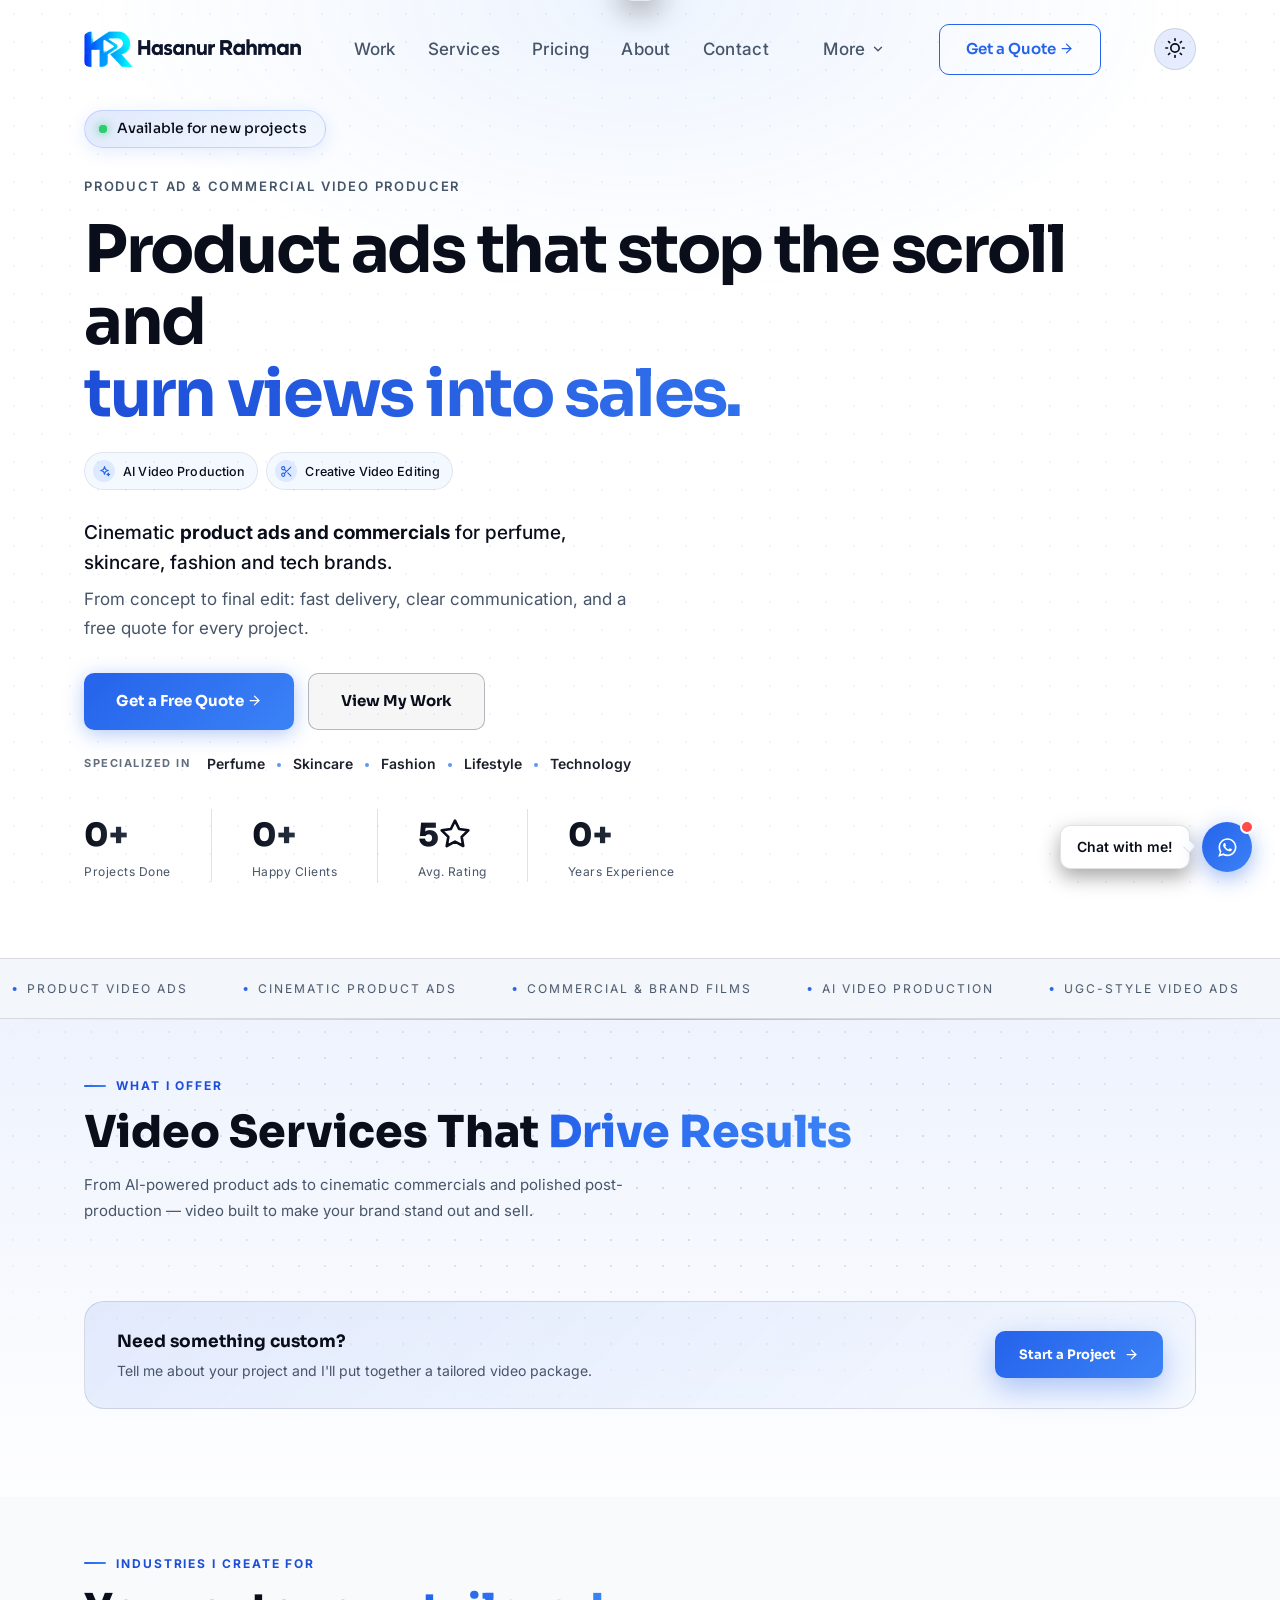
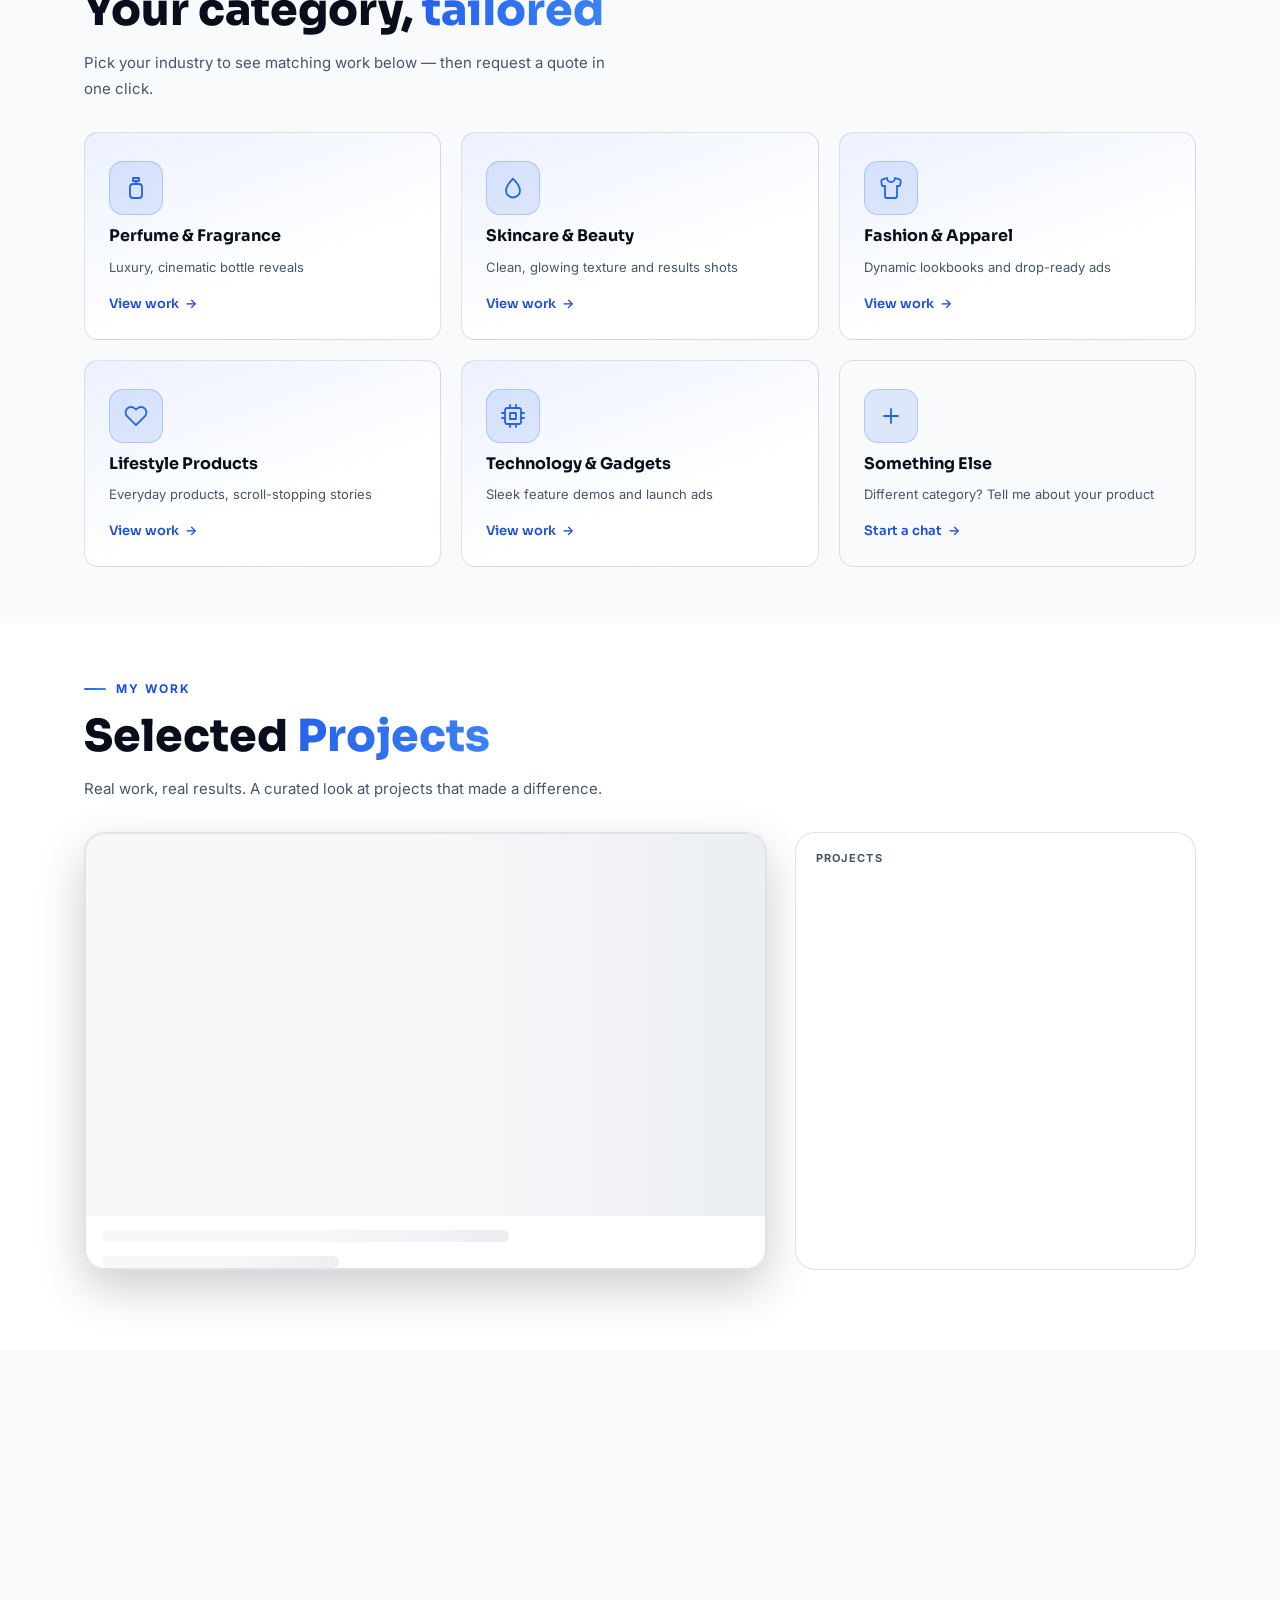
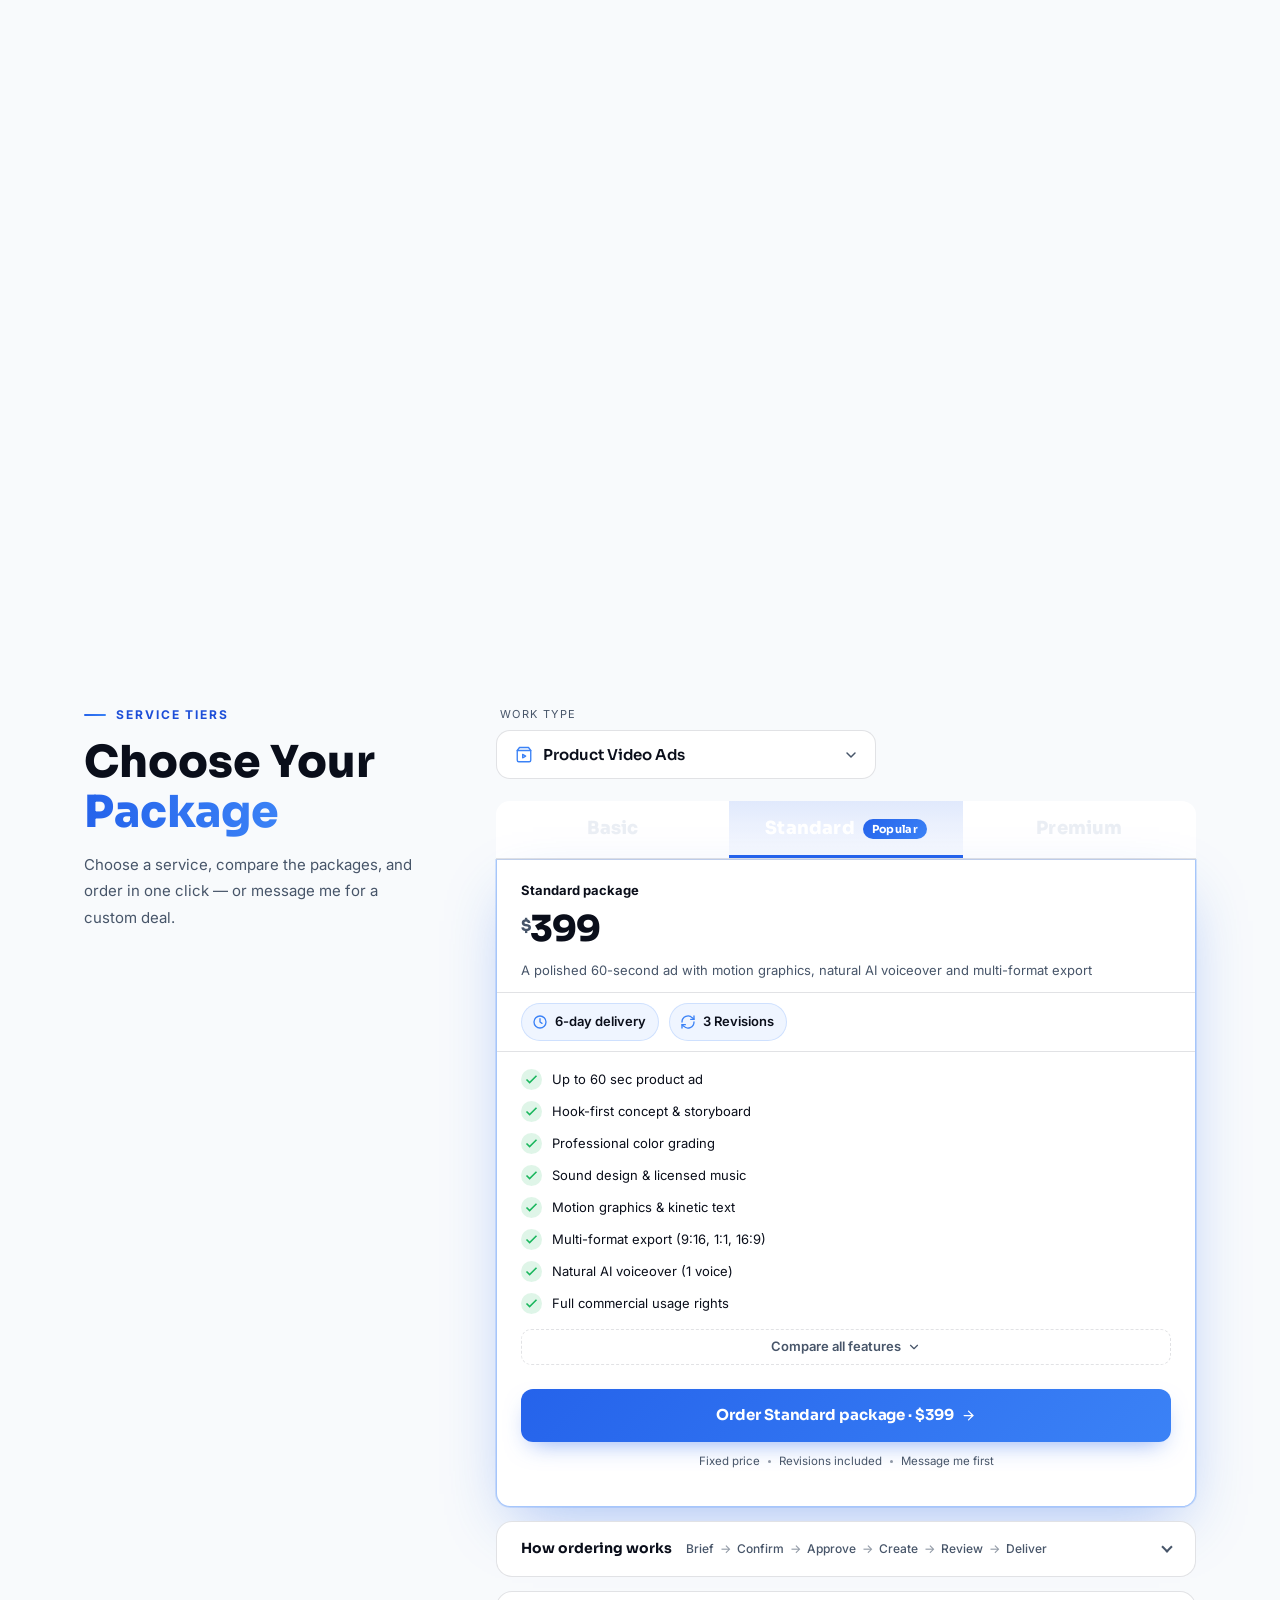
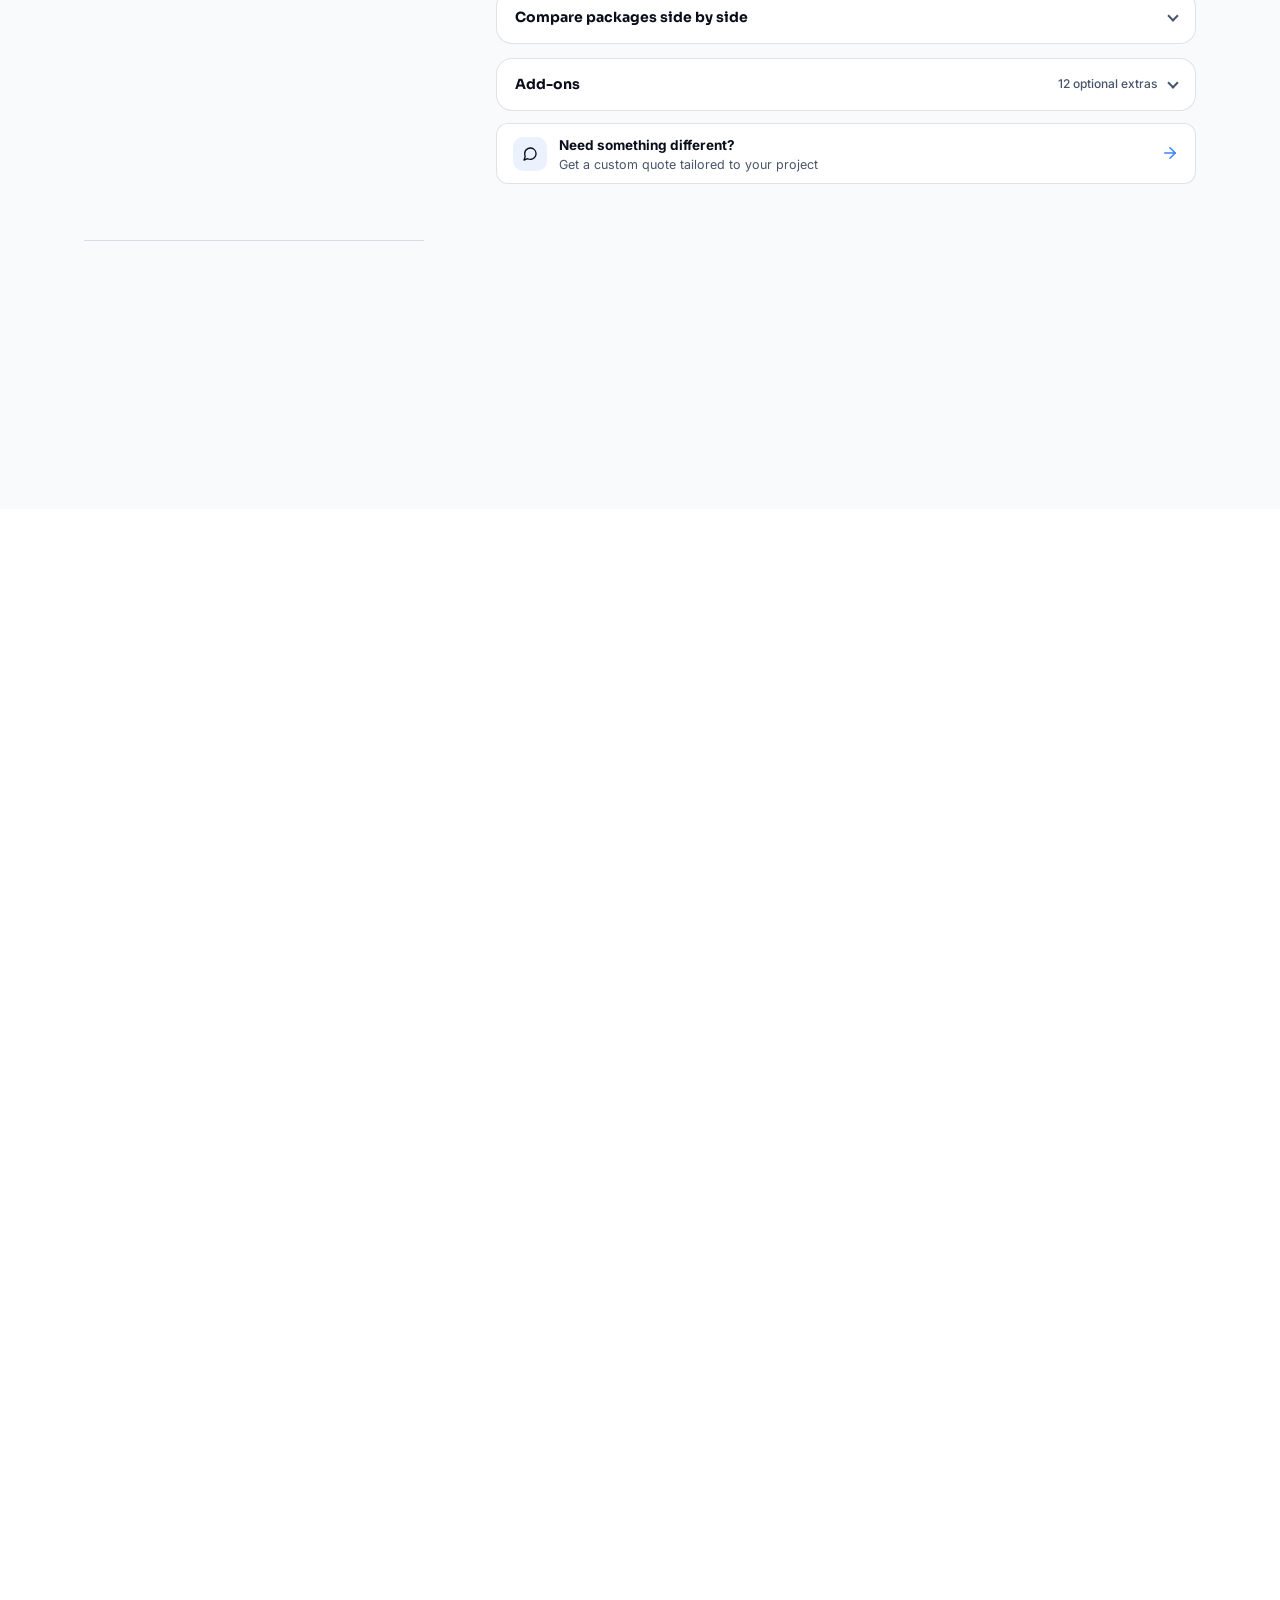
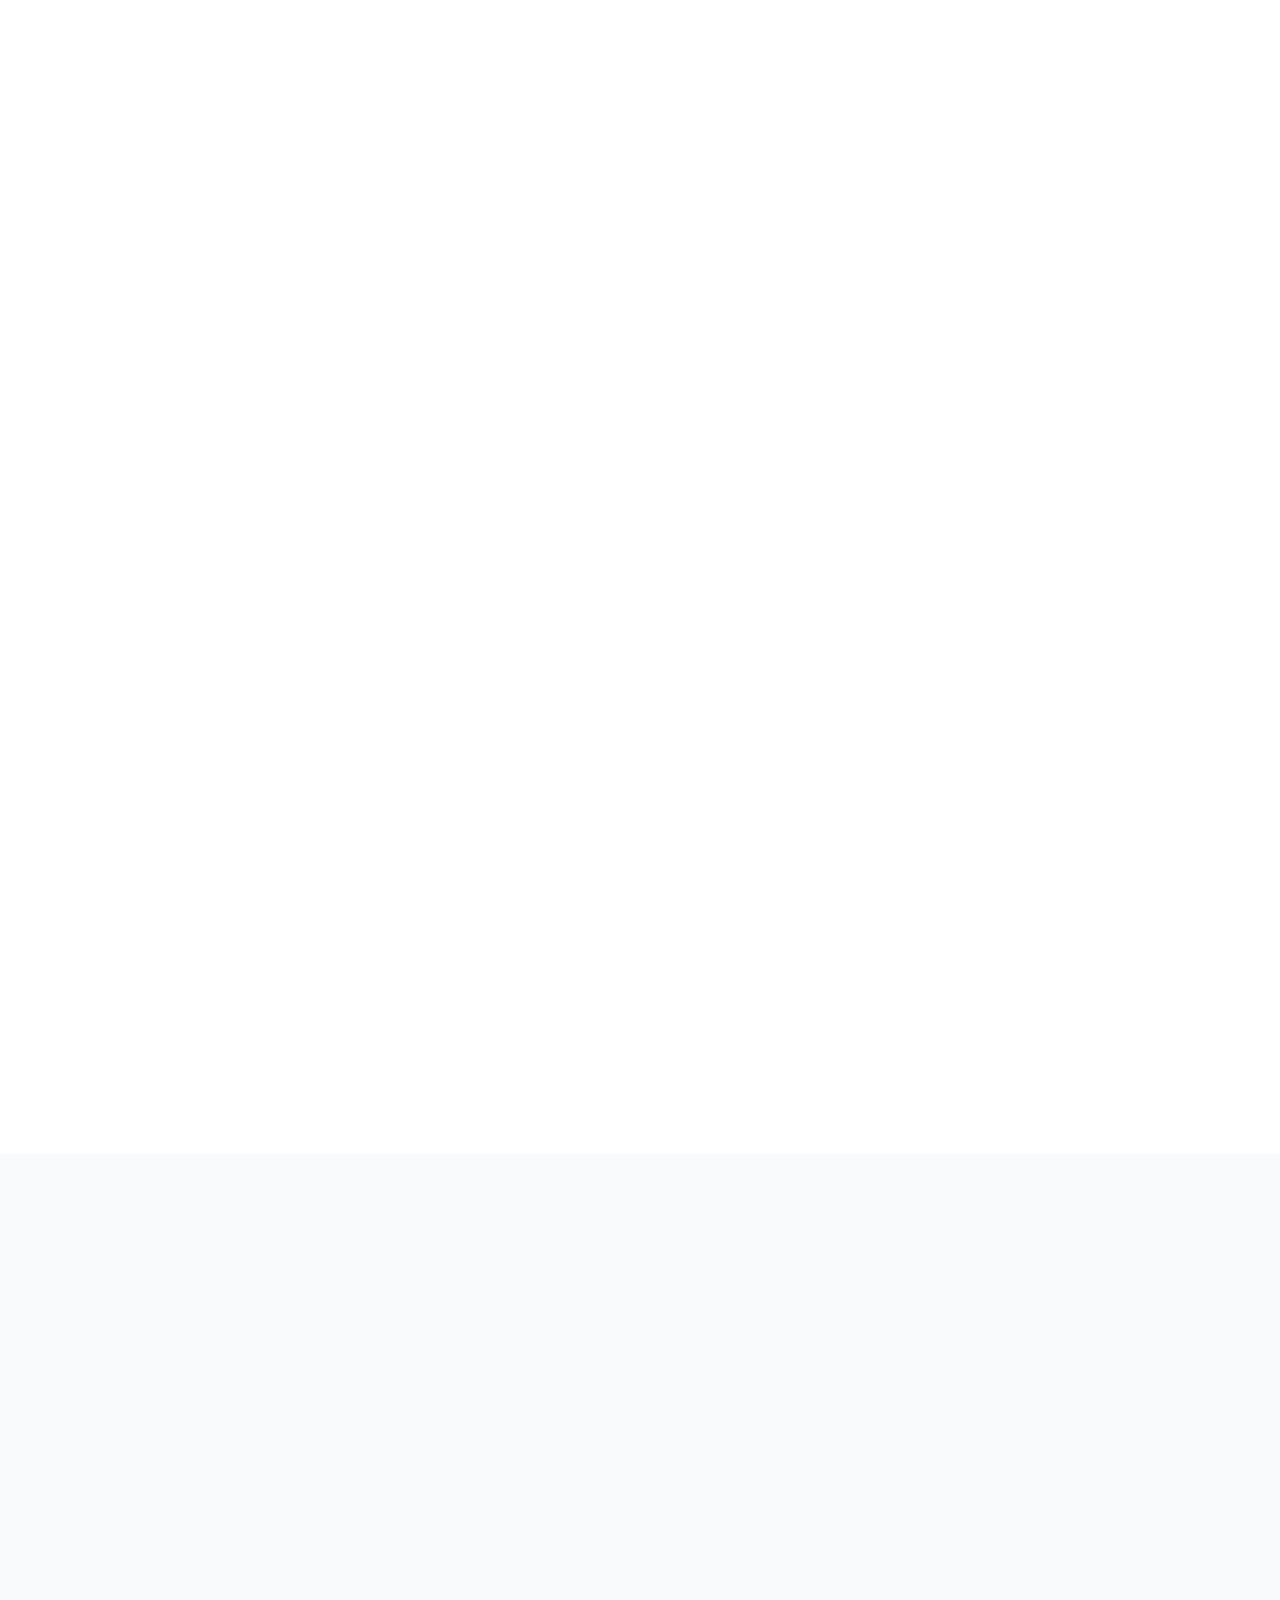
==== commit cd2f9b2c: "Add files via upload" ====
--- a/index.html
+++ b/index.html
@@ -13063,15 +13063,23 @@
   if (!Array.isArray(list)) return [];
   return list.filter(v => v && typeof v.name === 'string' && v.name.trim() && typeof v.src === 'string' && fivVoiceSrcOk(v.src)).map(v => ({
     name: v.name.trim().slice(0, 40), accent: String(v.accent || '').trim().slice(0, 30), tone: String(v.tone || '').trim().slice(0, 30),
-    src: v.src.trim().slice(0, 400), line: String(v.line || '').trim().slice(0, 140)
+    src: fivVoiceSrcNormalize(v.src).slice(0, 400), line: String(v.line || '').trim().slice(0, 140)
   }));
 }
 function fivVoicesLoad(raw) {
   if (!raw || typeof raw !== 'object' || raw.v !== 1) return;
   fivVoices = fivVoicesClean(Array.isArray(raw.items) ? raw.items : Object.values(raw.items || {}));
 }
+// A GitHub "blob" (or "raw") page link is a web page, not the audio file, so the player cannot play it.
+// Convert it to the direct file link on raw.githubusercontent.com (served as audio/mpeg).
+function fivVoiceSrcNormalize(src) {
+  let v = String(src || '').trim();
+  const m = /^https?:\/\/(?:www\.)?github\.com\/([^\/]+)\/([^\/]+)\/(?:blob|raw)\/(?:refs\/heads\/)?([^\/]+)\/([^?#]+)(?:[?#].*)?$/i.exec(v);
+  if (m) v = 'https://raw.githubusercontent.com/' + m[1] + '/' + m[2] + '/' + m[3] + '/' + m[4];
+  return v;
+}
 function fivVoiceSrcOk(src) {
-  const v = String(src || '').trim();
+  const v = fivVoiceSrcNormalize(src);
   if (!v || /^\s*(javascript|data|vbscript|blob):/i.test(v)) return false;
   if (!/\.(mp3|m4a|aac|wav|ogg|oga|opus)(\?[^#]*)?(#.*)?$/i.test(v)) return false;
   return /^https?:\/\//i.test(v) || !/^[a-z][a-z0-9+.-]*:/i.test(v);
@@ -13080,6 +13088,7 @@
 function fivVoiceSrcHint(src) {
   const v = String(src || '').trim();
   if (/drive\.google\.com|docs\.google\.com/i.test(v)) return 'Google Drive links do not play reliably in a website player (Drive often blocks them or shows a download page). Upload the MP3 to your site\'s audio/ folder, or use a direct archive.org download link.';
+  if (/github\.com\/[^\/]+\/[^\/]+\/(tree)\//i.test(v)) return 'This is a GitHub folder link. Open the MP3 file in GitHub and copy that file\'s link (it ends with .mp3).';
   if (/archive\.org\/details\//i.test(v)) return 'This is an Archive.org page link. Open the item, then copy the link of the MP3 itself (it looks like https://archive.org/download/.../file.mp3).';
   return 'Use a direct link or path to an audio file ending in .mp3, .m4a, .wav or .ogg (for example audio/emma.mp3).';
 }
@@ -13241,7 +13250,7 @@
   const src = document.getElementById('voiceSrc').value.trim();
   if (!fivVoiceSrcOk(src)) { alert(fivVoiceSrcHint(src)); return; }
   if (_fvTest) { try { _fvTest.pause(); } catch (e) {} }
-  _fvTest = new Audio(src);
+  _fvTest = new Audio(fivVoiceSrcNormalize(src));
   _fvTest.addEventListener('error', () => alert('This file could not be loaded. Check the path or link and that the file is uploaded.'));
   _fvTest.play().catch(() => {});
 }
@@ -13253,7 +13262,7 @@
   if (!name) { alert('Please enter a name for the voice.'); return; }
   if (!fivVoiceSrcOk(src)) { alert(fivVoiceSrcHint(src)); return; }
   if (fivVoices.some((v, k) => k !== idx && v.name.toLowerCase() === name.toLowerCase())) { alert('A voice with this name already exists. Please use a different name.'); return; }
-  const item = { name, accent: document.getElementById('voiceAccent').value.trim(), tone: document.getElementById('voiceTone').value.trim(), src, line: document.getElementById('voiceLine').value.trim() };
+  const item = { name, accent: document.getElementById('voiceAccent').value.trim(), tone: document.getElementById('voiceTone').value.trim(), src: fivVoiceSrcNormalize(src), line: document.getElementById('voiceLine').value.trim() };
   if (idx >= 0) { if (_fvSelected === fivVoices[idx].name) _fvSelected = item.name; if (_fvPlaying === fivVoices[idx].name) fivVoiceStop(); fivVoices[idx] = item; } else fivVoices.push(item);
   fivVoiceClose();
   await fivVoicesPersist();
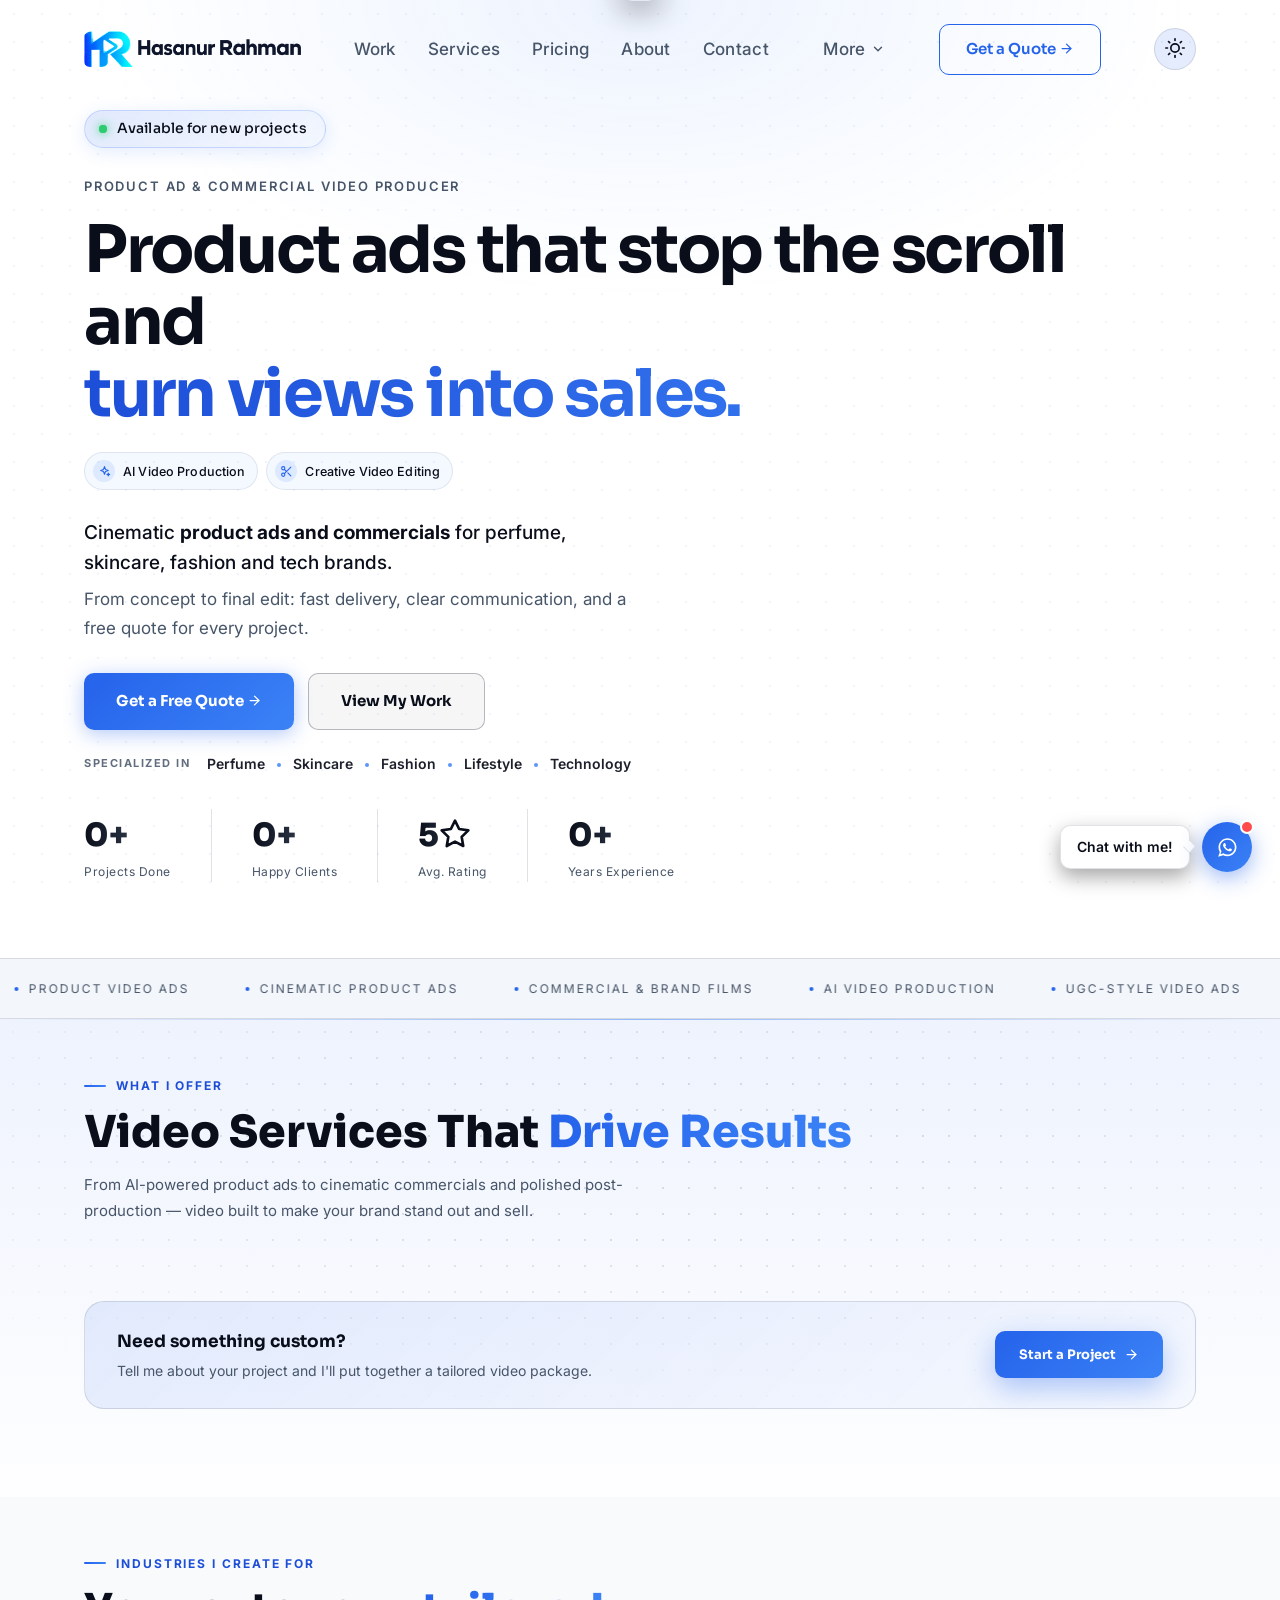
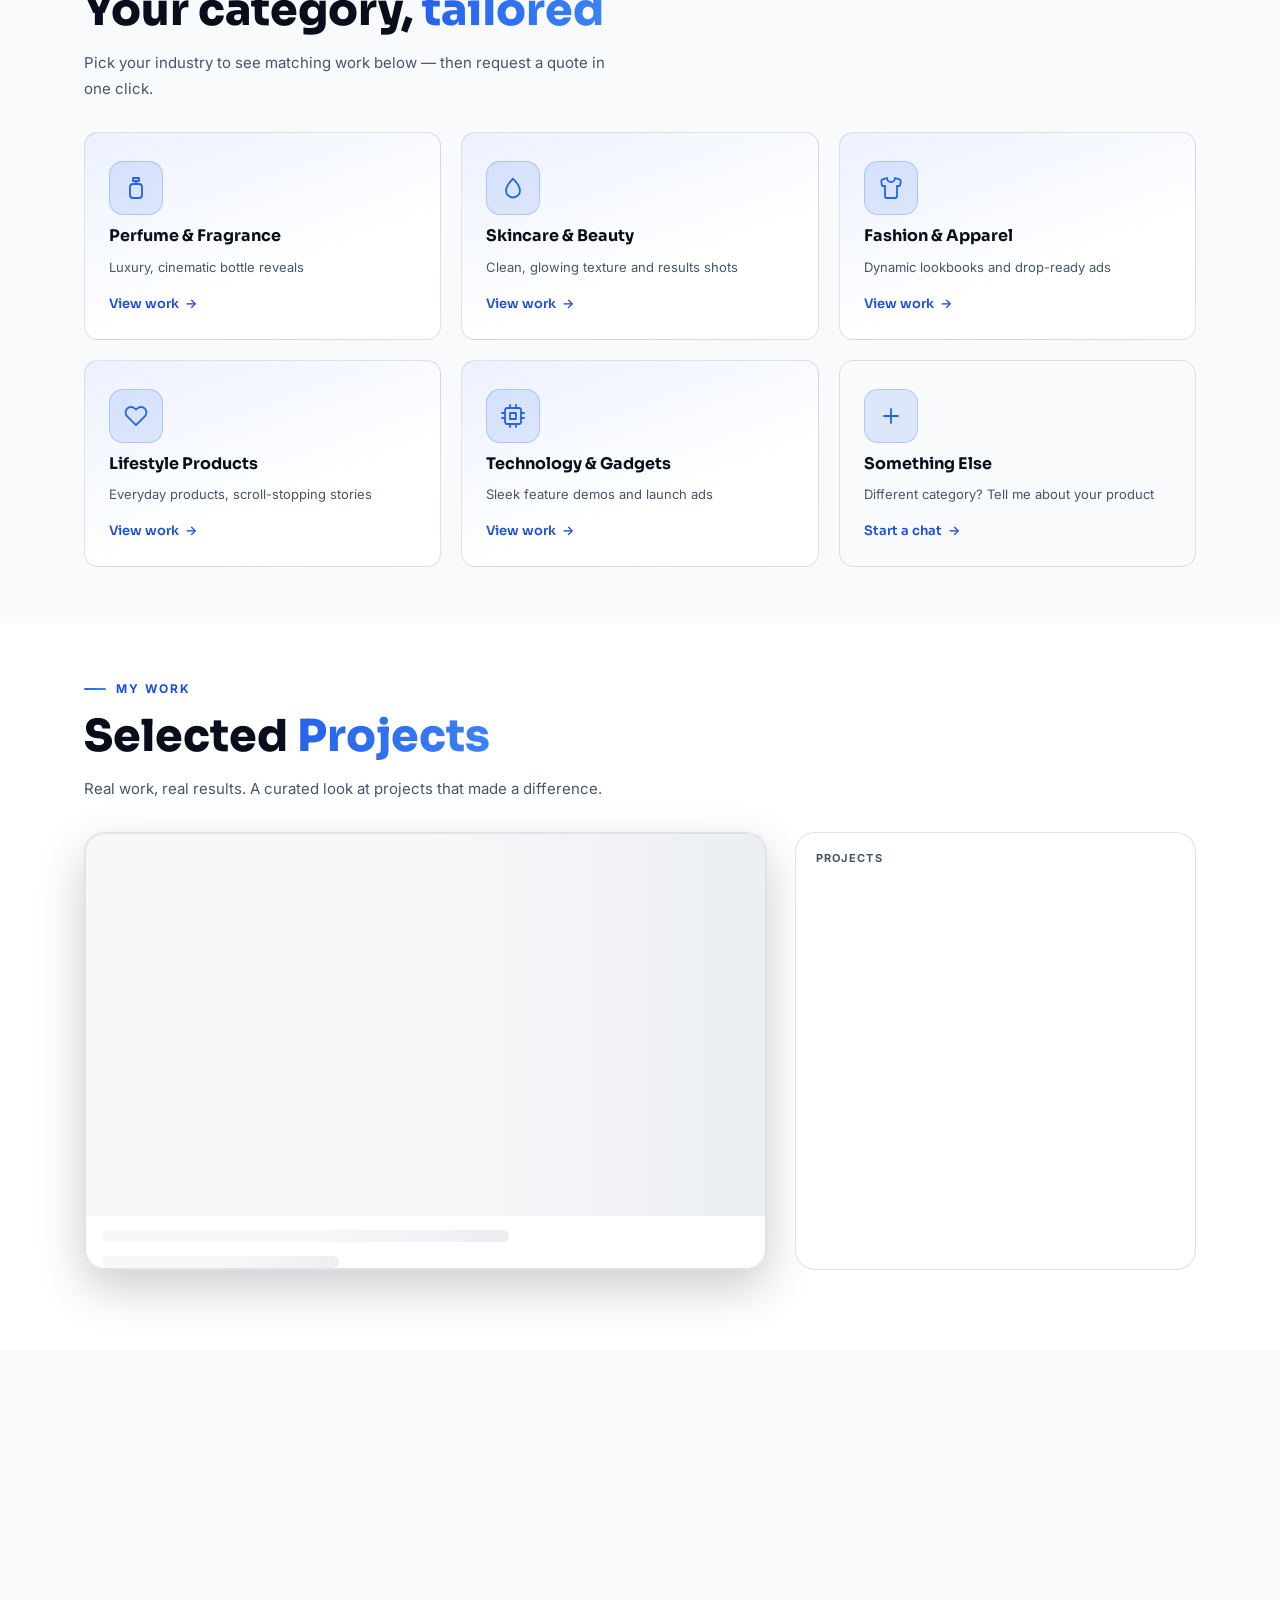
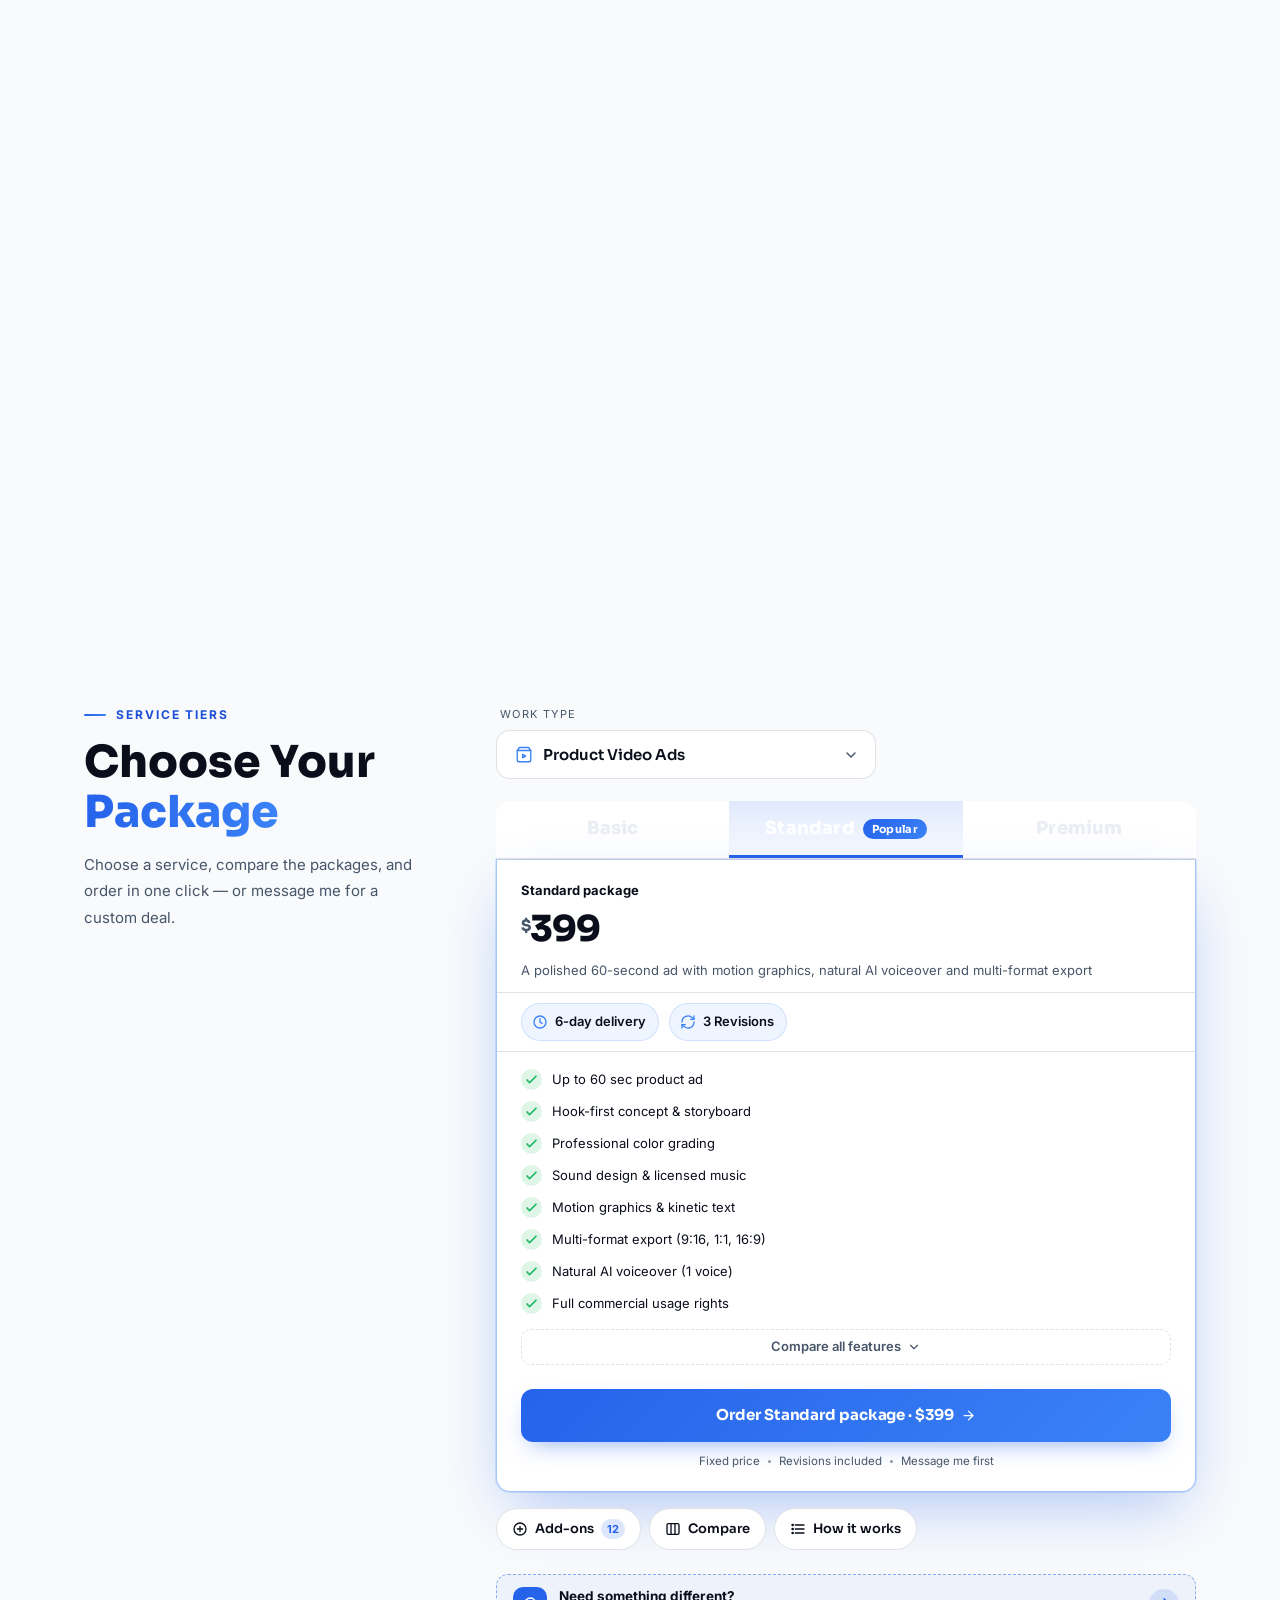
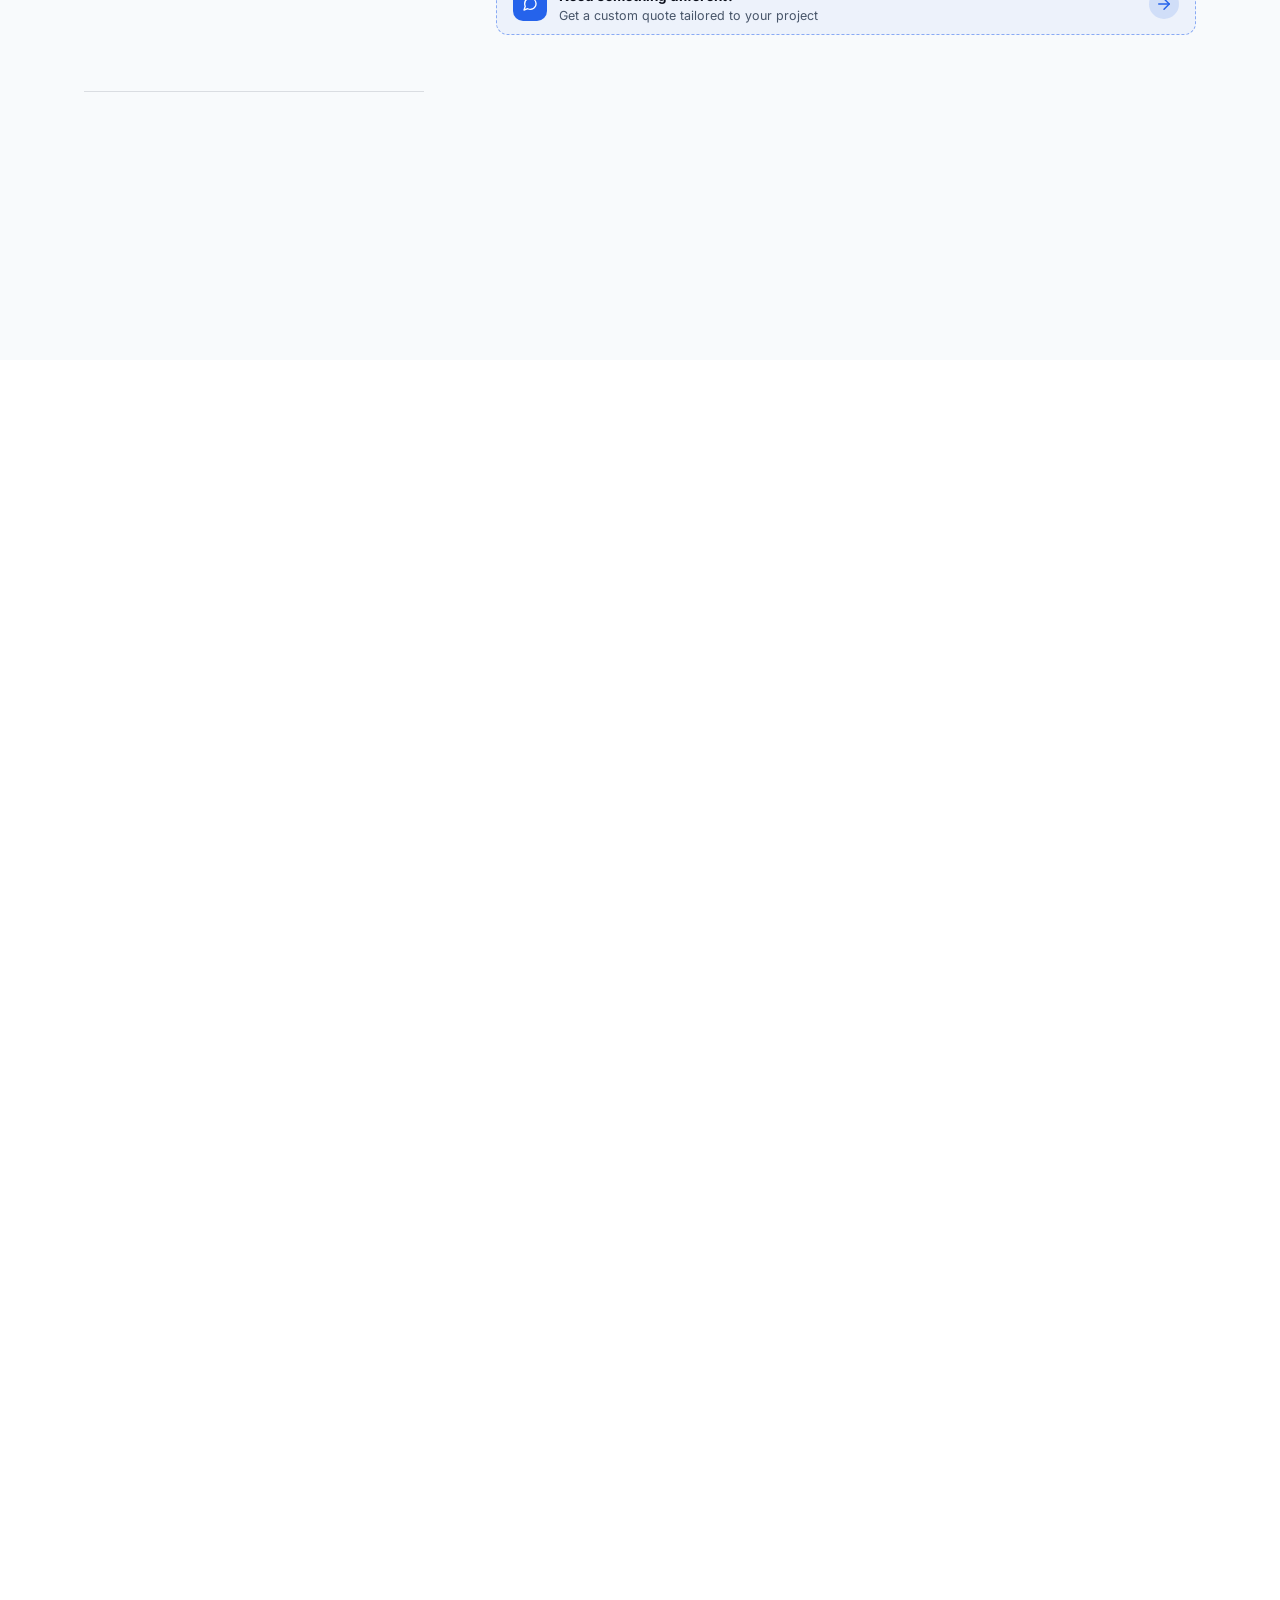
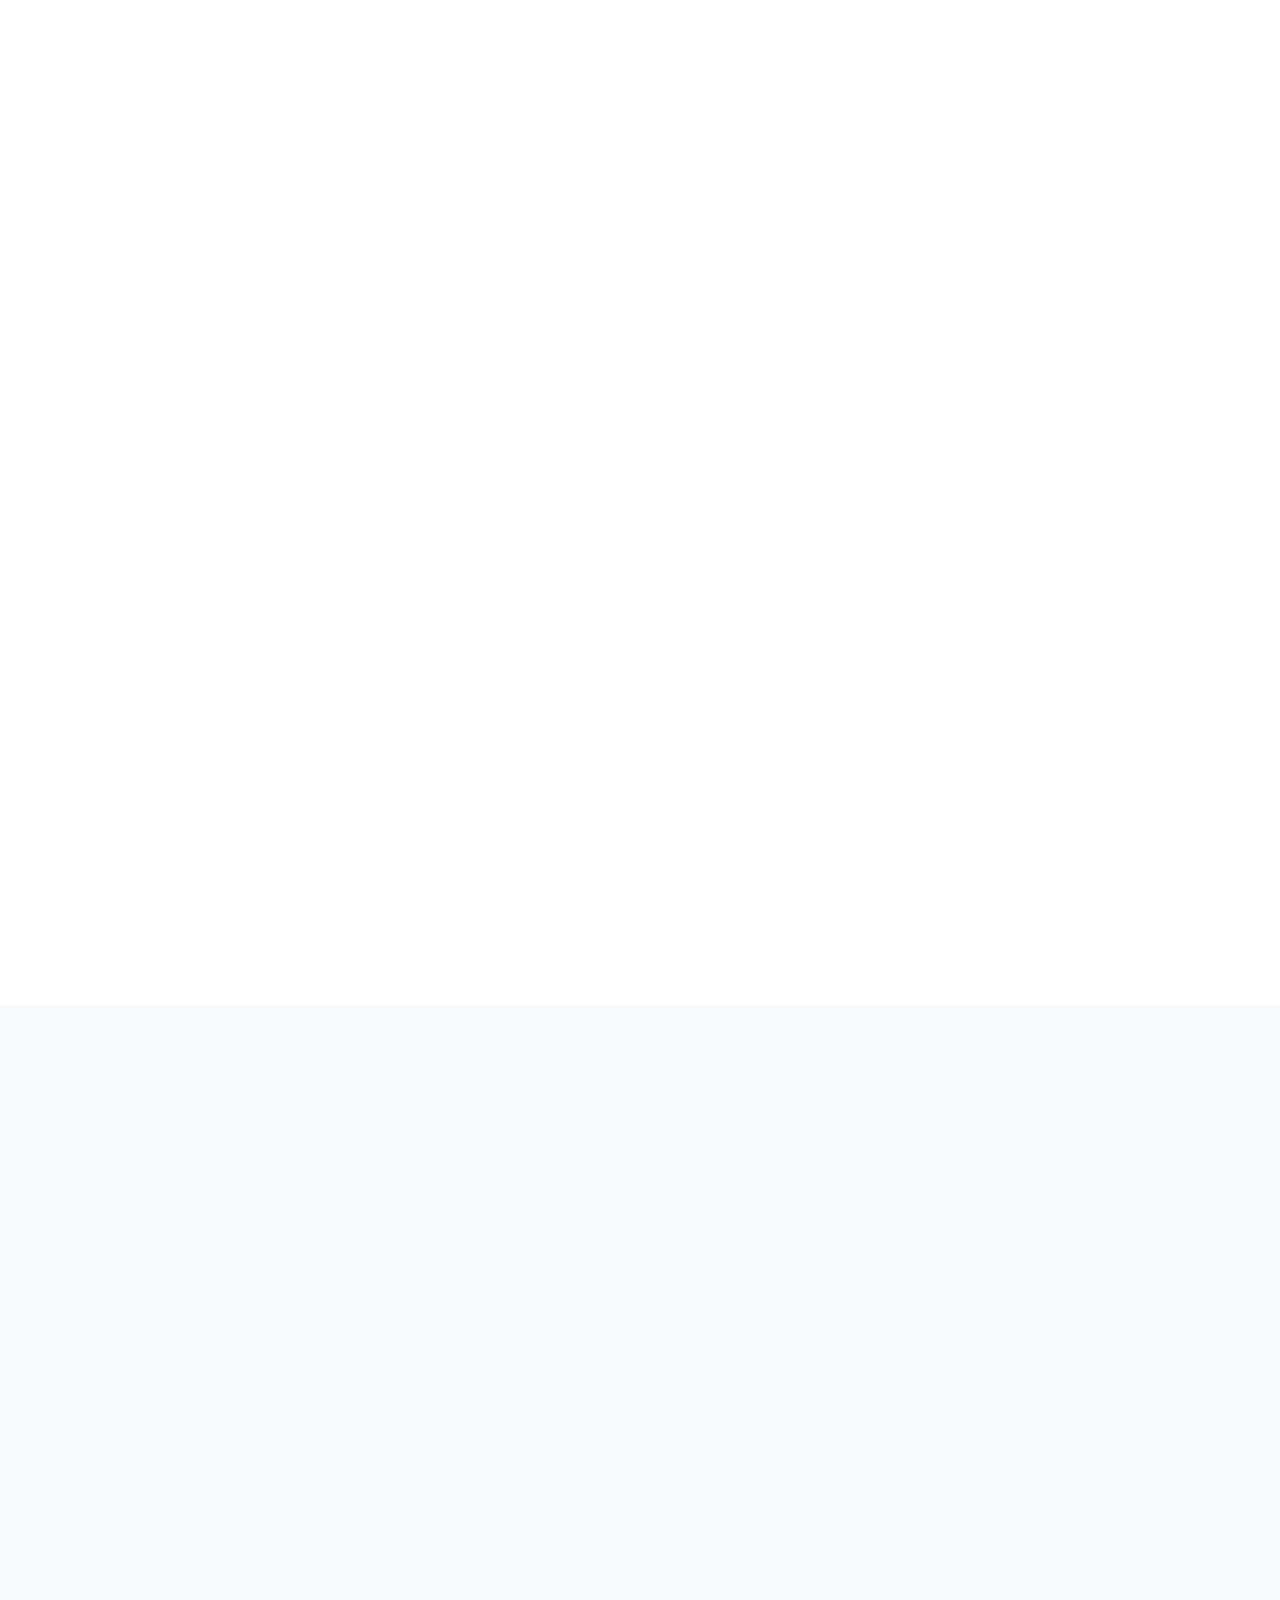
==== commit cbb7031e: "Add files via upload" ====
--- a/index.html
+++ b/index.html
@@ -290,10 +290,11 @@
   top: 0; left: 0; right: 0;
   z-index: 1000;
   padding: 24px 0;
-  transition: all .4s ease, top .3s ease;
+  transition: background-color .25s ease, padding .25s ease, border-color .25s ease, box-shadow .25s ease, top .3s ease;
 }
 nav.scrolled {
-  background: rgba(8,11,20,0.94);
+  background: rgba(8,11,20,0.985);
+  -webkit-backdrop-filter: blur(14px) saturate(1.2); backdrop-filter: blur(14px) saturate(1.2);
   border-bottom: 1px solid var(--border);
   padding: 15px 0;
 }
@@ -2579,7 +2580,7 @@
   --marquee-bg: rgba(241,245,249,0.85);
 }
 body.light-mode::before { background-image: radial-gradient(rgba(37,99,235,0.07) 1px, transparent 1px); }
-body.light-mode nav.scrolled { background: rgba(255,255,255,0.92); box-shadow: 0 1px 0 rgba(15,23,42,0.06); }
+body.light-mode nav.scrolled { background: rgba(255,255,255,0.985); box-shadow: 0 1px 0 rgba(15,23,42,0.06); }
 body.light-mode .mobile-menu { background: rgba(255,255,255,0.98); }
 
 /* ===== THEME: SMOOTH TRANSITION ===== */
@@ -4857,6 +4858,56 @@
 }
 @media (prefers-reduced-motion:reduce){.fiv-voices>summary::after,.fv-play{transition:none;}}
 </style>
+<style id="fiv-tabs-css">
+/* ===== Pricing: tab bar for Voices / Add-ons / Compare / How it works ===== */
+.fiv-more{margin-top:14px;}
+.fmore-tabs{display:flex;gap:8px;overflow-x:auto;scrollbar-width:none;-webkit-overflow-scrolling:touch;padding:2px 2px 10px;margin:0 -2px;scroll-snap-type:x proximity;}
+.fmore-tabs::-webkit-scrollbar{display:none;}
+.fmore-tabs:empty{display:none;}
+.fmore-tab{flex:none;scroll-snap-align:start;position:relative;display:inline-flex;align-items:center;gap:7px;height:42px;padding:0 15px;border-radius:999px;border:1px solid var(--border);background:var(--card);color:var(--white);font-family:var(--font-display);font-size:13px;font-weight:600;white-space:nowrap;cursor:pointer;transition:background .2s,border-color .2s,color .2s,transform .15s;}
+.fmore-tab:hover{border-color:var(--indigo);}
+.fmore-tab:active{transform:scale(.98);}
+.fmore-tab:focus-visible{outline:2px solid var(--indigo);outline-offset:2px;}
+.fmore-tab svg{width:16px;height:16px;flex:none;}
+.fmore-tab .ft-badge{min-width:20px;height:20px;padding:0 6px;border-radius:999px;background:rgba(37,99,235,.16);color:var(--indigo);font:700 11px/20px var(--font-body);text-align:center;}
+.fmore-tab .ft-dot{position:absolute;top:-2px;right:-2px;width:10px;height:10px;border-radius:50%;background:#22c55e;border:2px solid var(--bg,#fff);}
+.fmore-tab[aria-selected="true"]{background:var(--indigo);border-color:var(--indigo);color:#fff;}
+.fmore-tab[aria-selected="true"] .ft-badge{background:rgba(255,255,255,.22);color:#fff;}
+/* panels */
+.fiv-more>details{display:none;margin-top:0;}
+.fiv-more>details.is-active{display:block;animation:fivPanel .22s ease;}
+.fiv-more>details>summary{display:none;}
+.fiv-more .fv-body,.fiv-more .fiv-addons-body,.fiv-more .fiv-compare-scroll,.fiv-more .fp-list{border-top:0;}
+.fiv-more .fp-list{padding-top:8px;}
+.fiv-more .fiv-compare-scroll{padding-top:2px;}
+@keyframes fivPanel{from{opacity:0;transform:translateY(-6px);}to{opacity:1;transform:none;}}
+@media (prefers-reduced-motion:reduce){.fiv-more>details.is-active{animation:none;}.fmore-tab{transition:none;}}
+@media (max-width:360px){.fmore-tab .ft-badge{display:none;}}
+.fmore-tab .ft-s{display:none;}
+@media (max-width:480px){
+  /* phones: the tabs share the row equally, so all of them are visible at once */
+  .fmore-tabs{display:grid;grid-template-columns:repeat(var(--n,4),minmax(0,1fr));gap:6px;overflow:visible;padding-bottom:10px;}
+  .fmore-tab{justify-content:center;padding:0 4px;gap:4px;font-size:12.5px;min-width:0;}
+  .fmore-tab>svg{display:none;}
+  .fmore-tab .ft-l{display:none;}
+  .fmore-tab .ft-s{display:inline;}
+  .fmore-tab .ft-badge{min-width:18px;height:18px;line-height:18px;padding:0 5px;font-size:10.5px;}
+}
+/* "Need something different?": reads as an action, not as another dropdown */
+#pricing .fiv-custom-card{margin-top:14px;border:1.5px dashed rgba(37,99,235,.5);background:rgba(37,99,235,.05);}
+#pricing .fiv-custom-card:hover{border-style:solid;background:rgba(37,99,235,.09);}
+#pricing .fiv-custom-icon{background:var(--indigo);color:#fff;}
+#pricing .fiv-custom-arrow{width:30px;height:30px;border-radius:50%;display:grid;place-items:center;background:rgba(37,99,235,.14);color:var(--indigo);flex:none;}
+/* admin "Edit Package" sits in the card corner instead of adding a row under the order button */
+#fivCard{position:relative;}
+#fivCard .fiv-edit-btn{position:absolute;top:12px;right:12px;width:auto;margin:0;padding:6px 12px;font-size:12px;line-height:1.2;z-index:2;}
+/* mobile bottom bar: slimmer, so it covers less of the page */
+@media (max-width:768px){
+  .mob-cta-bar{gap:8px;padding:8px 12px calc(8px + env(safe-area-inset-bottom,0px));}
+  .mob-cta-bar a{padding:11px 8px;font-size:13.5px;}
+  .mcb-quote{box-shadow:none;}
+}
+</style>
 </head>
 <body>
 <script>/* apply saved/system theme before first paint (prevents dark-to-light flash) */
@@ -5444,6 +5495,9 @@
       <!-- Card -->
       <div class="fiv-card" id="fivCard"></div>
 
+      <!-- More about this package: one tab bar, one panel at a time -->
+      <div class="fiv-more" id="fivMore">
+        <div class="fmore-tabs" id="fivTabs" role="tablist" aria-label="More about this package"></div>
       <!-- Hear the voices (AI voiceover samples; admin-managed) -->
       <details class="fiv-voices" id="fivVoices" style="display:none;">
         <summary><span class="fp-title">Hear the voices</span><span class="fv-mini" id="fivVoicesMini" aria-hidden="true"></span><span class="fv-count" id="fivVoicesCount"></span></summary>
@@ -5479,6 +5533,7 @@
           <p class="fiv-addons-note">Voiceovers are natural, human-like AI voices and are always clearly labelled. Commercial usage rights are included in every package.</p>
         </div>
       </details>
+      </div>
 
       <!-- Custom quote option -->
       <a href="#contact" class="fiv-custom-card" onclick="fillCustomQuoteLead(event)">
@@ -13019,6 +13074,7 @@
   if (typeof fivRenderCompare === 'function') fivRenderCompare();
   if (typeof fivRenderAddons === 'function') fivRenderAddons();
   if (typeof fivRenderVoices === 'function') fivRenderVoices();
+  if (typeof fivTabsSync === 'function') fivTabsSync();
 }
 // Side-by-side comparison of the active category's packages (price, delivery, revisions and every feature).
 function fivRenderCompare() {
@@ -13138,6 +13194,7 @@
   fivVoicePickBar();
   fivVoiceCardLink();
   fvSyncPlayer();
+  if (typeof fivTabsSync === 'function') fivTabsSync();
 }
 // Selected-voice bar under the list
 function fivVoicePickBar() {
@@ -13162,10 +13219,10 @@
   });
 }
 function fivVoiceJump() {
-  const d = document.getElementById('fivVoices');
-  if (!d) return;
-  d.open = true;
-  d.scrollIntoView({ behavior: 'smooth', block: 'center' });
+  if (!document.getElementById('fivVoices')) return;
+  fivTabOpen('fivVoices');
+  const m = document.getElementById('fivMore');
+  if (m) m.scrollIntoView({ behavior: 'smooth', block: 'center' });
 }
 function fvItem(name) { return [...document.querySelectorAll('#fivVoicesList .fv-item')].find(li => fivVoices[+li.dataset.i] && fivVoices[+li.dataset.i].name === name); }
 function fvSyncPlayer() {
@@ -13280,6 +13337,59 @@
   const t = fivVoices[i]; fivVoices[i] = fivVoices[j]; fivVoices[j] = t;
   await fivVoicesPersist();
 }
+// ===== Pricing tabs: Voices / Add-ons / Compare / How it works =====
+const FIV_TABS = [
+  { id: 'fivVoices',  label: 'Voices',       badge: () => fivVoices.length, dot: () => !!_fvSelected,
+    icon: '<path d="M3 14v-2a9 9 0 0 1 18 0v2"/><rect x="3" y="14" width="4" height="7" rx="2"/><rect x="17" y="14" width="4" height="7" rx="2"/>' },
+  { id: 'fivAddons',  label: 'Add-ons',      badge: () => fivAddons.length, dot: () => document.querySelectorAll('#fivAddons .fa-check:checked').length > 0,
+    icon: '<circle cx="12" cy="12" r="9"/><path d="M12 8v8M8 12h8"/>' },
+  { id: 'fivCompare', label: 'Compare',      badge: null, dot: null,
+    icon: '<rect x="3" y="4" width="18" height="16" rx="2"/><path d="M9 4v16M15 4v16"/>' },
+  { id: 'fivProcess', label: 'How it works', short: 'Steps', badge: null, dot: null,
+    icon: '<path d="M8 6h13M8 12h13M8 18h13"/><circle cx="4" cy="6" r="1"/><circle cx="4" cy="12" r="1"/><circle cx="4" cy="18" r="1"/>' }
+];
+let _fivTab = '';     // id of the open panel; '' = everything collapsed (the default, keeps the page short)
+function fivTabVisible(id) { const d = document.getElementById(id); return !!d && d.style.display !== 'none'; }
+function fivTabApply() {
+  FIV_TABS.forEach(t => {
+    const d = document.getElementById(t.id);
+    if (!d) return;
+    const active = (t.id === _fivTab) && fivTabVisible(t.id);
+    d.classList.toggle('is-active', active);
+    d.setAttribute('role', 'tabpanel'); d.setAttribute('aria-labelledby', 'fivTab-' + t.id);
+    if (d.open !== active) d.open = active;            // closing a panel also stops a playing voice sample
+    const b = document.getElementById('fivTab-' + t.id);
+    if (b) { b.setAttribute('aria-selected', active ? 'true' : 'false'); b.tabIndex = (active || (!_fivTab && t === FIV_TABS.find(x => fivTabVisible(x.id)))) ? 0 : -1; }
+  });
+}
+function fivTabsSync() {
+  const bar = document.getElementById('fivTabs');
+  if (!bar) return;
+  const focusId = document.activeElement && document.activeElement.dataset && document.activeElement.dataset.tab;
+  const vis = FIV_TABS.filter(t => fivTabVisible(t.id));
+  if (_fivTab && !vis.some(t => t.id === _fivTab)) _fivTab = '';
+  bar.innerHTML = vis.map(t => {
+    const n = t.badge ? t.badge() : null;
+    return '<button type="button" role="tab" class="fmore-tab" id="fivTab-' + t.id + '" data-tab="' + t.id + '" aria-controls="' + t.id + '" aria-selected="false" onclick="fivTabSelect(\'' + t.id + '\')">' +
+      '<svg viewBox="0 0 24 24" fill="none" stroke="currentColor" stroke-width="2" stroke-linecap="round" stroke-linejoin="round" aria-hidden="true">' + t.icon + '</svg>' +
+      (t.short ? '<span class="ft-l">' + t.label + '</span><span class="ft-s">' + t.short + '</span>' : '<span>' + t.label + '</span>') + (n ? '<span class="ft-badge">' + n + '</span>' : '') +
+      (t.dot && t.dot() ? '<span class="ft-dot" title="Selected" aria-label="Something is selected"></span>' : '') + '</button>';
+  }).join('');
+  bar.style.setProperty('--n', vis.length || 1);
+  fivTabApply();
+  if (focusId) { const f = document.getElementById('fivTab-' + focusId); if (f) f.focus({ preventScroll: true }); }
+}
+function fivTabSelect(id) { _fivTab = (_fivTab === id) ? '' : id; fivTabApply(); }
+function fivTabOpen(id) { if (!fivTabVisible(id)) return; _fivTab = id; fivTabApply(); }
+document.addEventListener('keydown', e => {
+  const t = e.target && e.target.closest && e.target.closest('.fmore-tab');
+  if (!t) return;
+  const tabs = [...document.querySelectorAll('#fivTabs .fmore-tab')];
+  let i = tabs.indexOf(t);
+  if (e.key === 'ArrowRight') i = (i + 1) % tabs.length; else if (e.key === 'ArrowLeft') i = (i - 1 + tabs.length) % tabs.length;
+  else if (e.key === 'Home') i = 0; else if (e.key === 'End') i = tabs.length - 1; else return;
+  e.preventDefault(); tabs[i].focus();
+});
 // ---- Add-ons: render + admin management ----
 function fivAddonsClean(list) {
   if (!Array.isArray(list)) return [];
@@ -13403,6 +13513,7 @@
   return { items, base, extra, total, totalText: fmt(total), baseText: fmt(base), extraText: fmt(extra), pkg: p ? p.tab : '', fmt };
 }
 function fivUpdateAddons() {
+  if (typeof fivTabsSync === 'function') setTimeout(fivTabsSync, 0);
   const box = document.getElementById('fivAddonsTotal');
   const count = document.getElementById('fivAddonsCount');
   if (!box) return;
@@ -14947,9 +15058,14 @@
       const c = document.getElementById('contact');
       const r = c ? c.getBoundingClientRect() : null;
       const contactVisible = r && r.top < window.innerHeight * 0.85 && r.bottom > 0;
-      pill.classList.toggle('show', y > window.innerHeight * 0.7 && !contactVisible);
+      // also hidden while the package's own "Order" button is visible (two big buttons on one screen is too much)
+      const oc = document.querySelector('#fivCard .fiv-cta');
+      const orr = oc ? oc.getBoundingClientRect() : null;
+      const orderVisible = !!(orr && orr.top < window.innerHeight * 0.92 && orr.bottom > 0);
+      const showBar = y > window.innerHeight * 0.7 && !contactVisible && !orderVisible;
+      pill.classList.toggle('show', showBar);
       const mcb = document.getElementById('mobCtaBar');
-      if (mcb) mcb.classList.toggle('show', y > window.innerHeight * 0.7 && !contactVisible);
+      if (mcb) mcb.classList.toggle('show', showBar);
     }
   }
   window.addEventListener('scroll', () => { if (!ticking) { ticking = true; requestAnimationFrame(update); } }, { passive: true });
@@ -15567,30 +15683,6 @@
 @media (prefers-reduced-motion:reduce){ #faq .faq-list.faq-expanded .faq-item.faq-x{ animation:none; } .faq-more-chev{ transition:none; } }
 </style>
 
-<script id="pricing-stable-height">
-/* Keep the package card the same height on every tab (Basic / Standard / Premium)
-   so the page does not jump when switching. Measured on the collapsed state. */
-(function(){
-  if(typeof fivRenderCard!=='function'||typeof fivGetPlans!=='function') return;
-  var orig=fivRenderCard, busy=false;
-  function stabilize(){
-    var card=document.getElementById('fivCard'); if(!card||busy) return;
-    busy=true;
-    try{
-      var keep=fivActive, plans=fivGetPlans(), max=0;
-      card.style.minHeight='';
-      for(var i=0;i<plans.length;i++){ fivActive=i; orig(); max=Math.max(max,card.offsetHeight); }
-      fivActive=keep; orig();
-      card.style.minHeight=max?max+'px':'';
-    }catch(err){ card.style.minHeight=''; }
-    busy=false;
-  }
-  fivRenderCard=function(){ if(busy) return orig.apply(this,arguments); orig.apply(this,arguments); stabilize(); };
-  var t; window.addEventListener('resize',function(){ clearTimeout(t); t=setTimeout(stabilize,150); });
-  if(document.fonts&&document.fonts.ready) document.fonts.ready.then(stabilize);
-  stabilize();
-})();
-</script>
 <script id="contact-direct-js">
 (function(){
   var b=document.getElementById('contactDirectBtn'),p=document.getElementById('contactDirect'); if(!b||!p) return;
